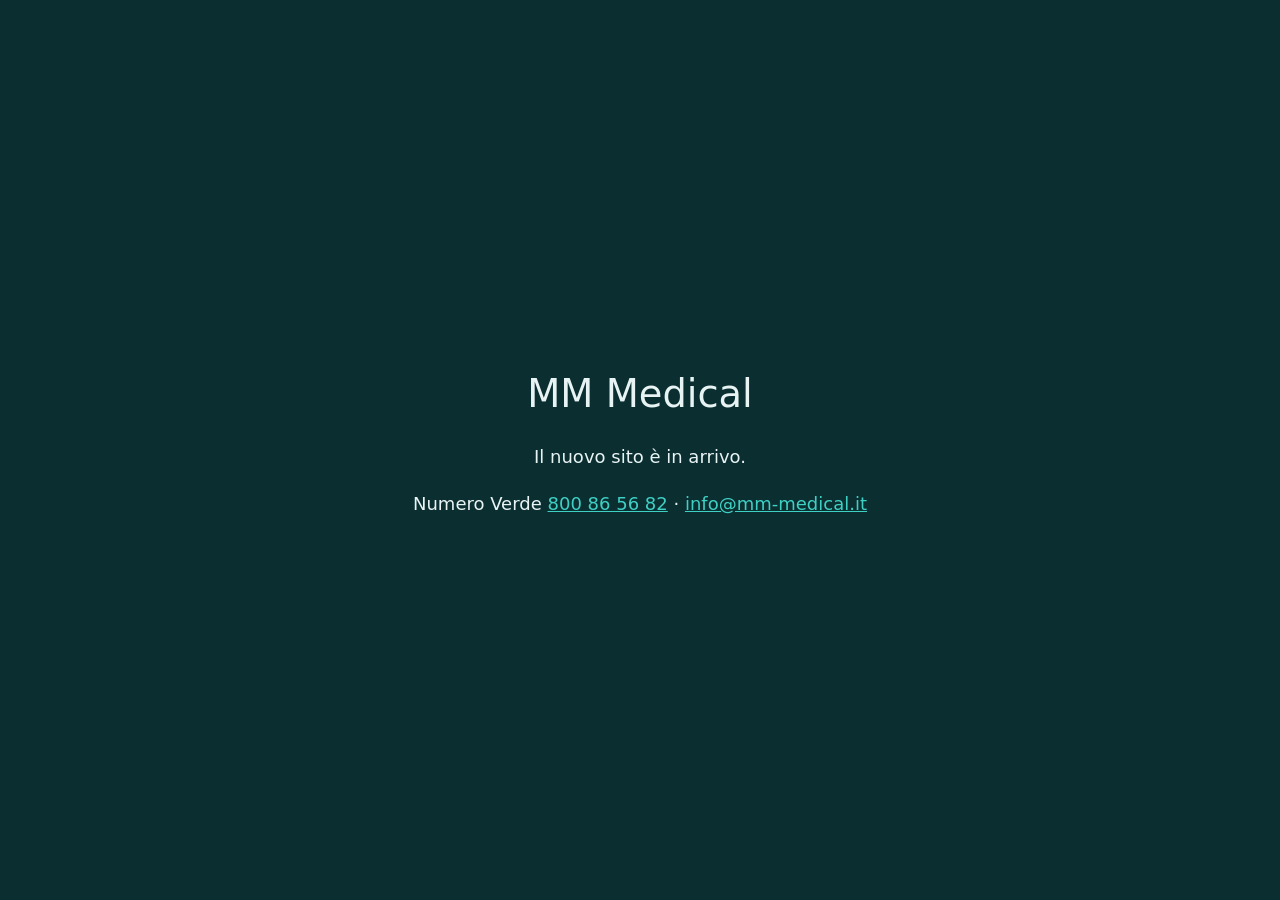
==== index.html @ f8164b5e "Holding page while the site is prepared" ====
<!doctype html>
<html lang="it">
<head>
<meta charset="utf-8"><meta name="viewport" content="width=device-width, initial-scale=1">
<meta name="robots" content="noindex">
<title>MM Medical</title>
<style>
  body{margin:0;min-height:100vh;display:grid;place-items:center;font:18px/1.6 system-ui,sans-serif;background:#0b2e31;color:#e8f4f3;text-align:center;padding:1.5rem;box-sizing:border-box}
  h1{font-weight:300;font-size:2.4rem;margin:0 0 .5rem} a{color:#3fd0c4}
</style>
</head>
<body>
<main>
  <h1>MM Medical</h1>
  <p>Il nuovo sito è in arrivo.</p>
  <p>Numero Verde <a href="tel:800865682">800 86 56 82</a> · <a href="mailto:info@mm-medical.it">info@mm-medical.it</a></p>
</main>
</body>
</html>
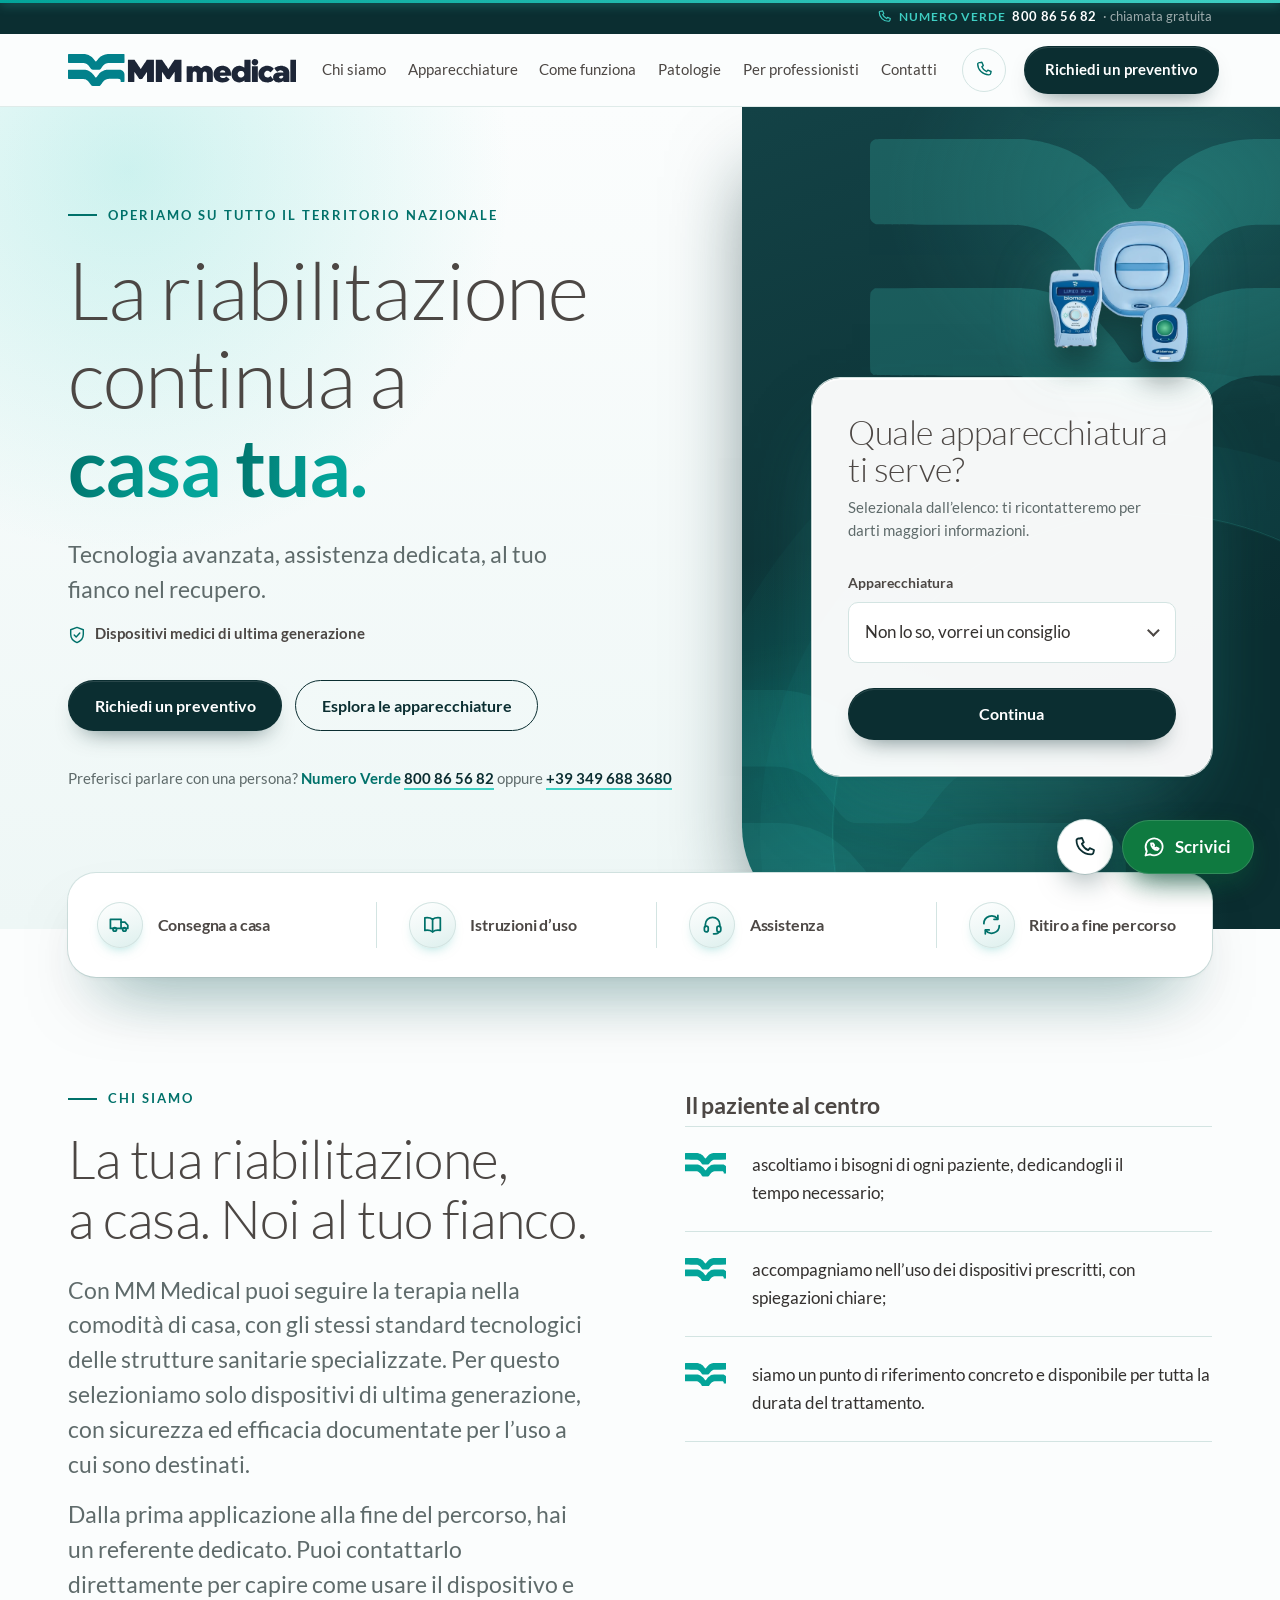
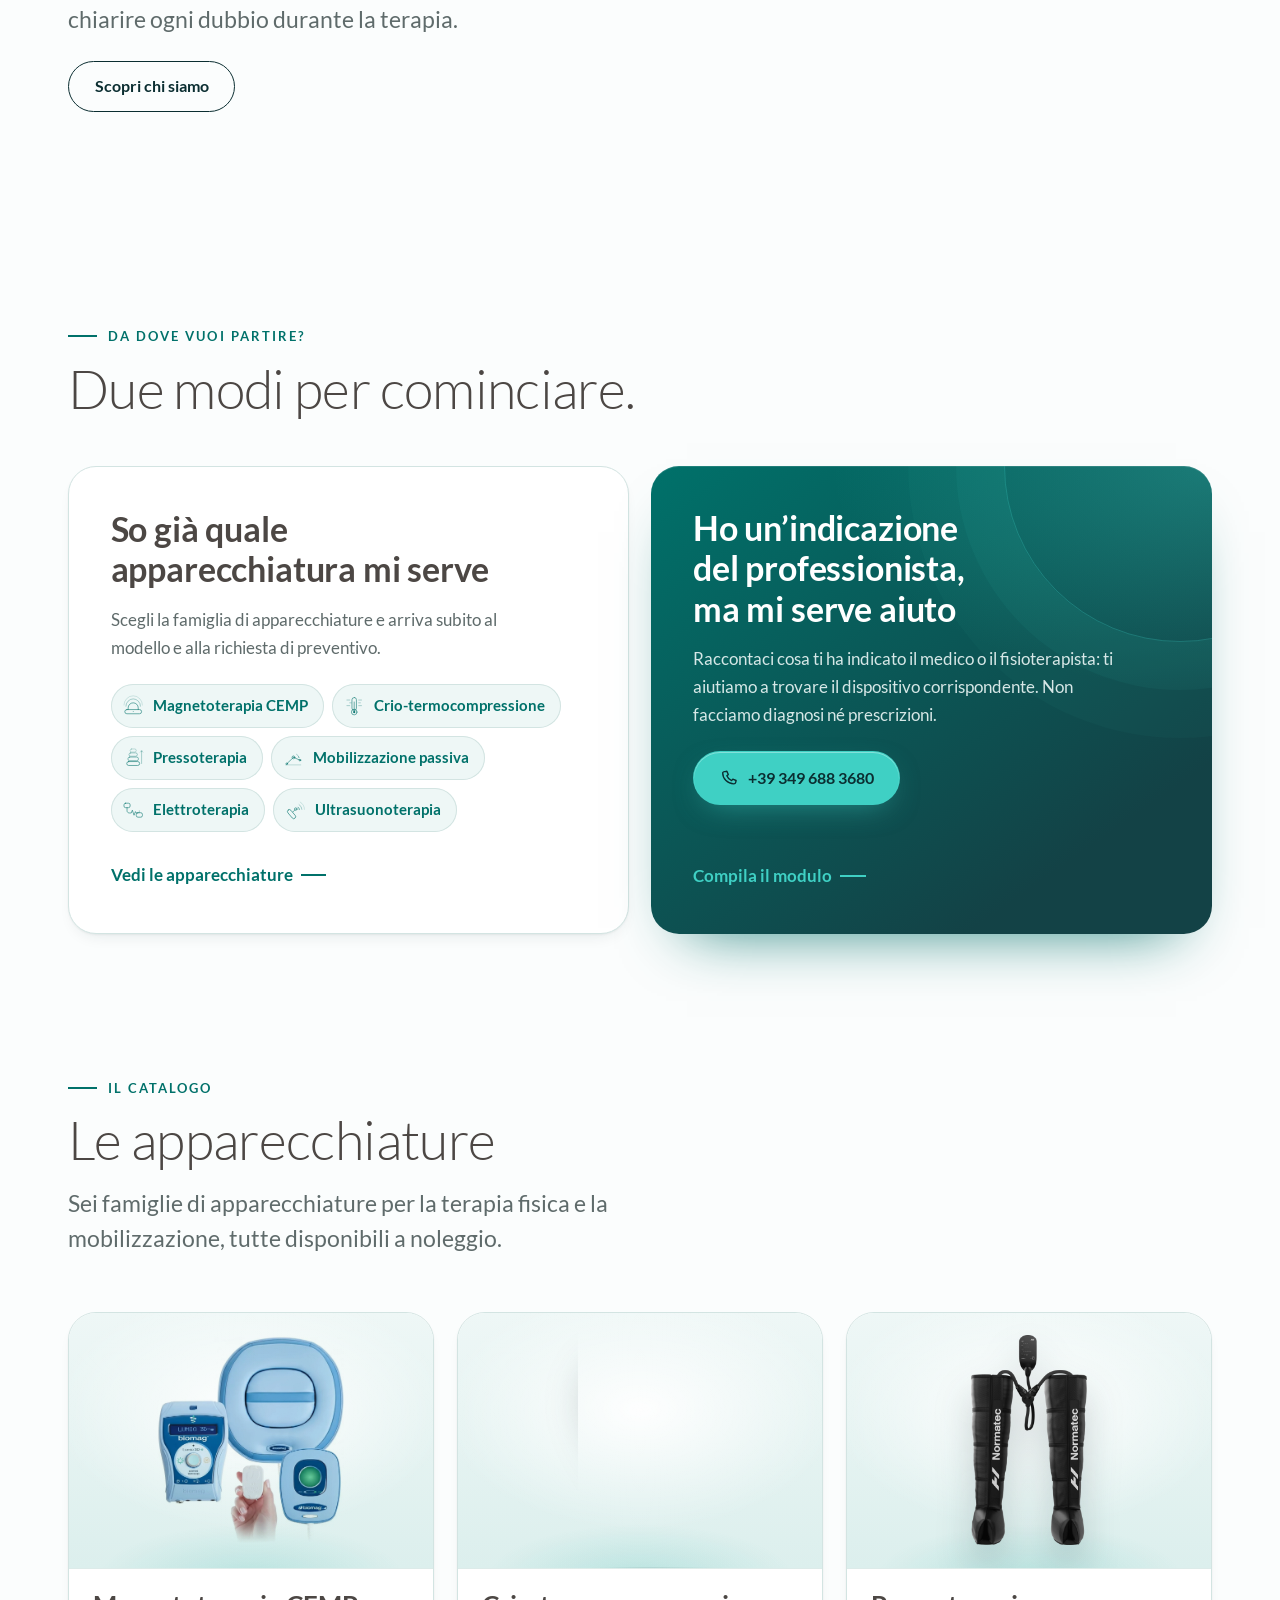
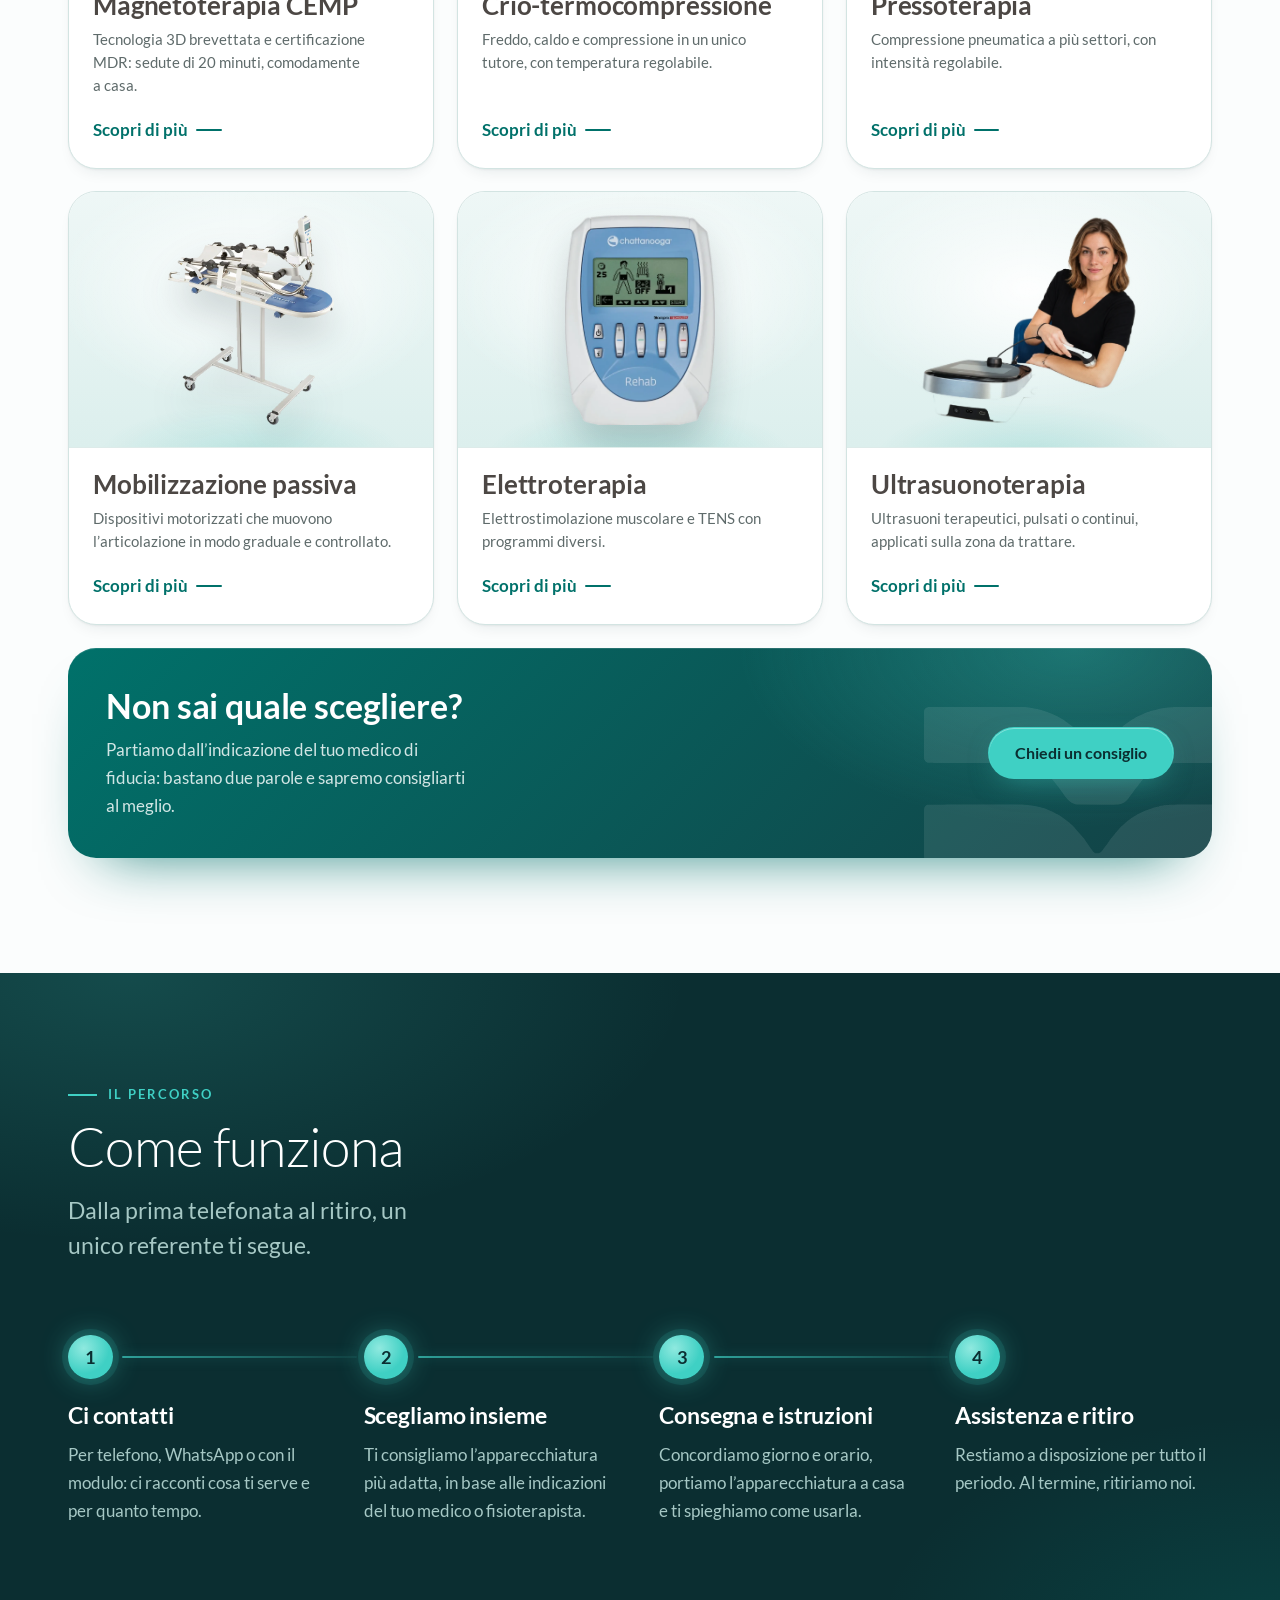
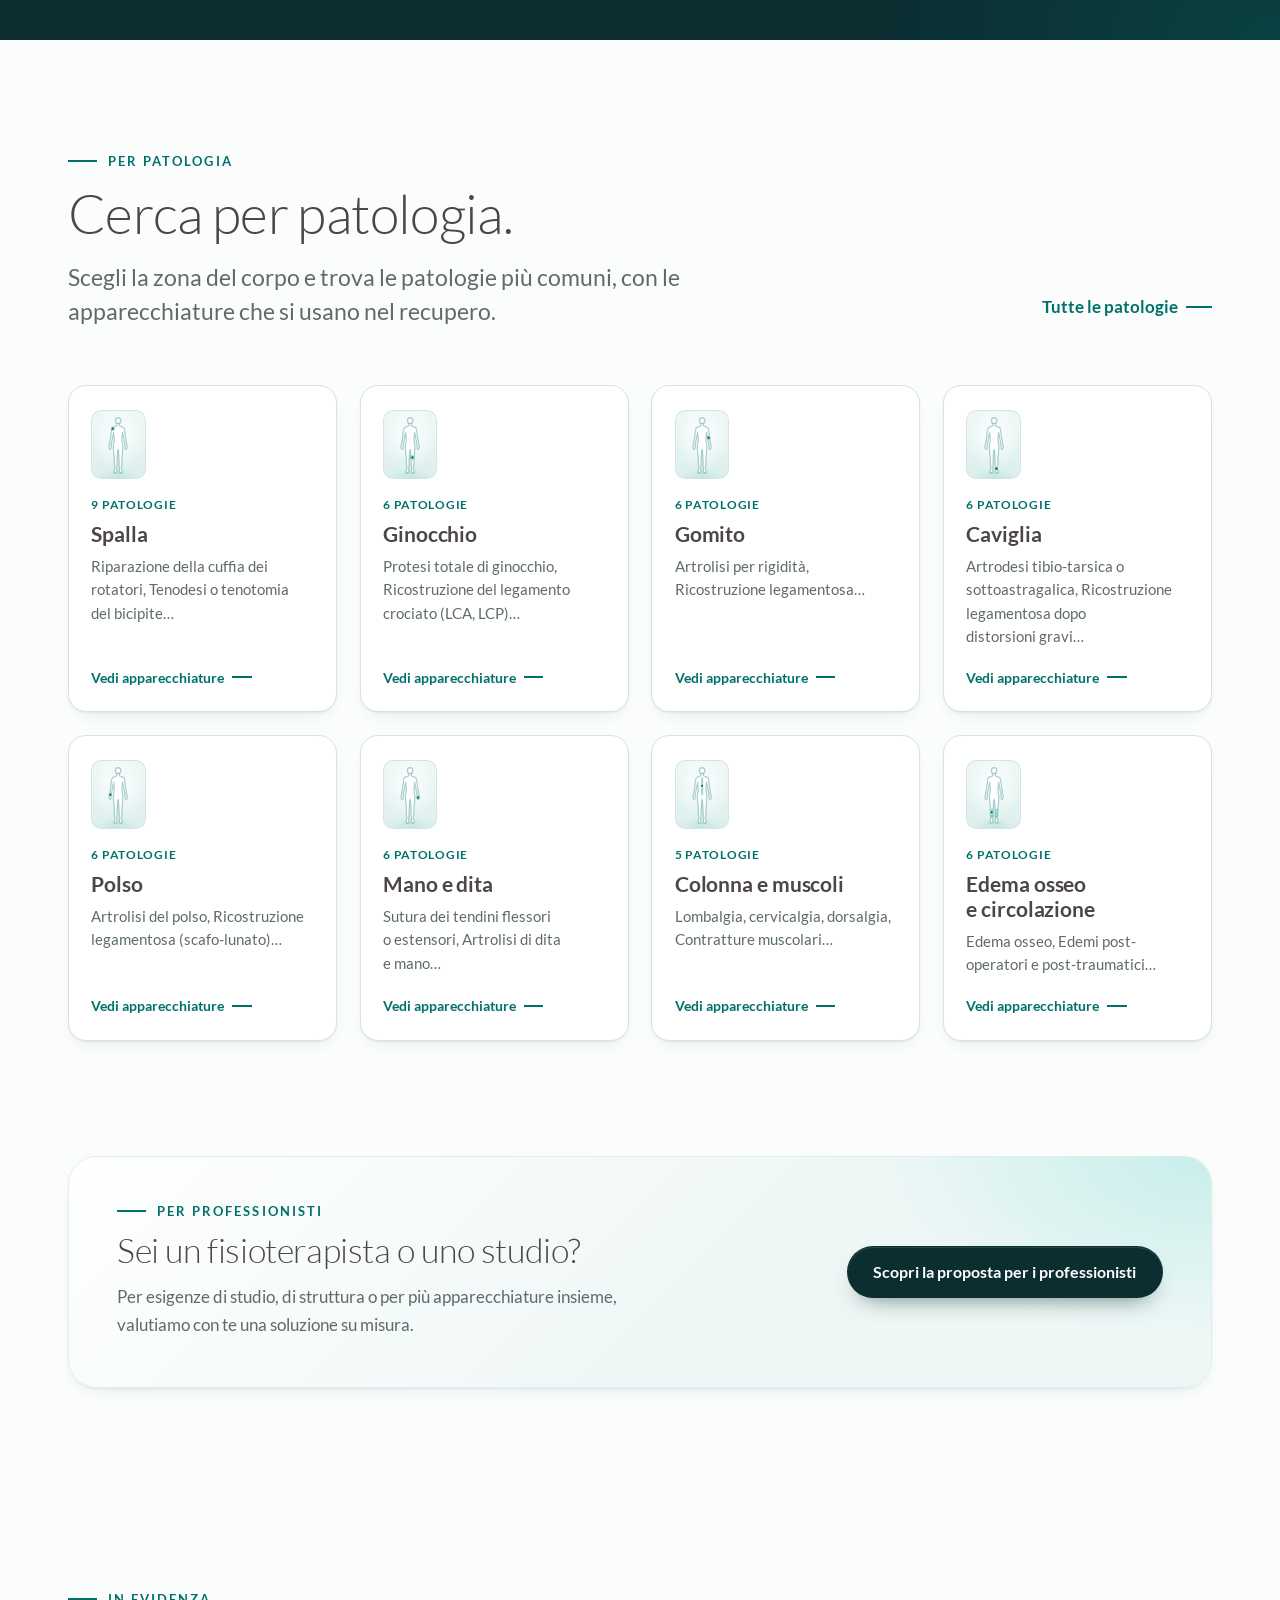
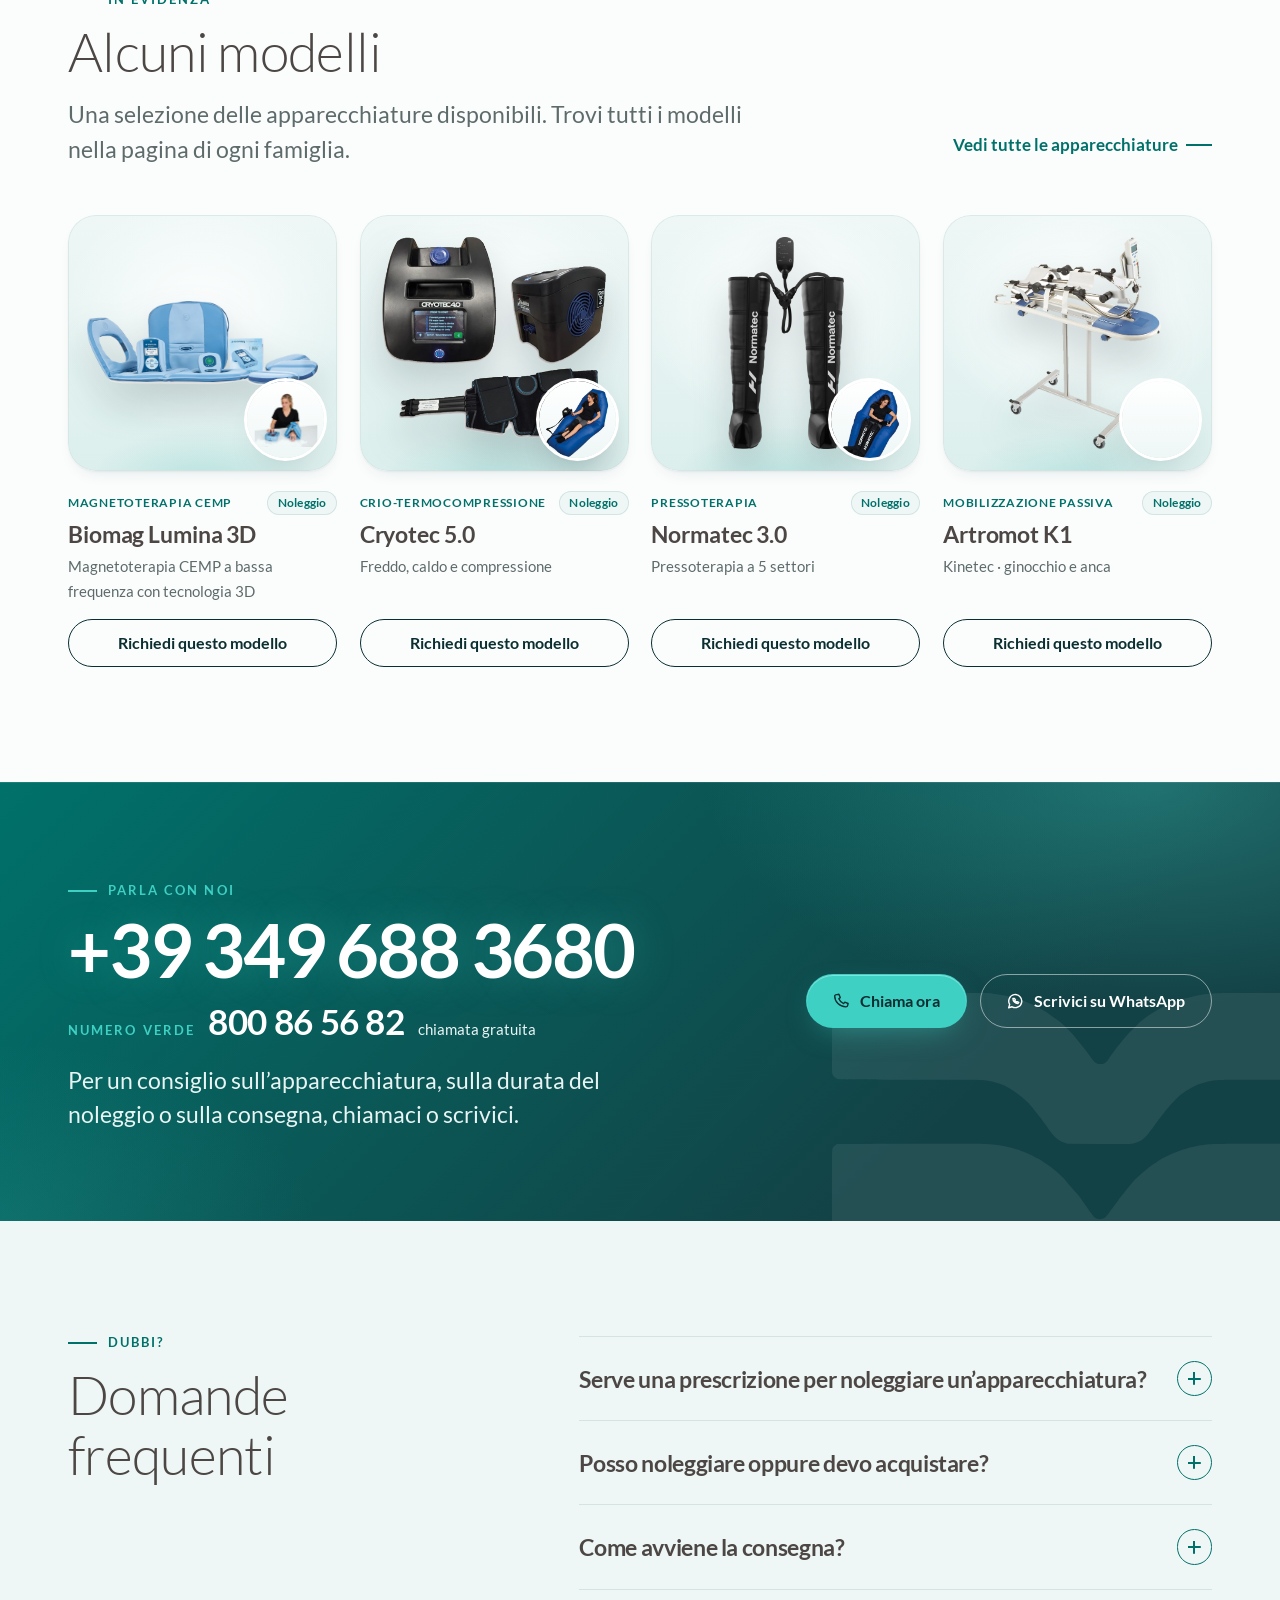
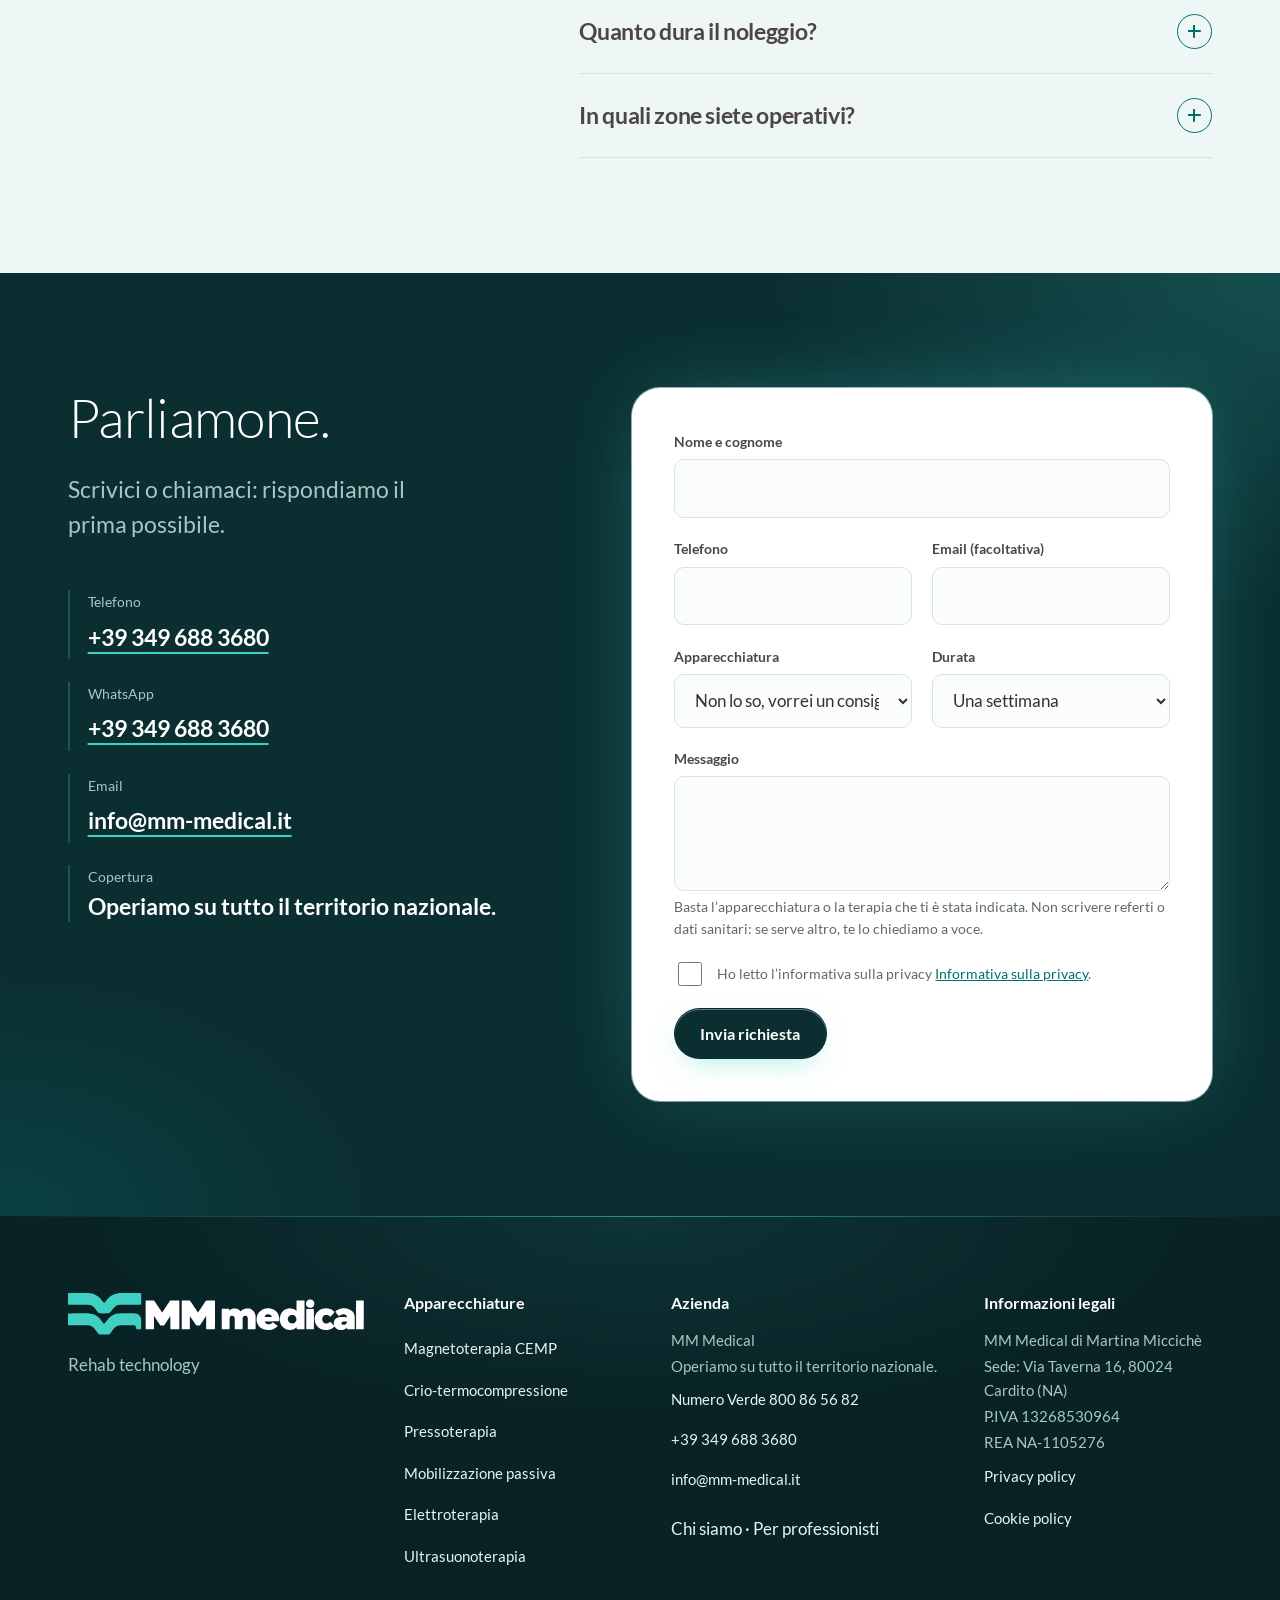
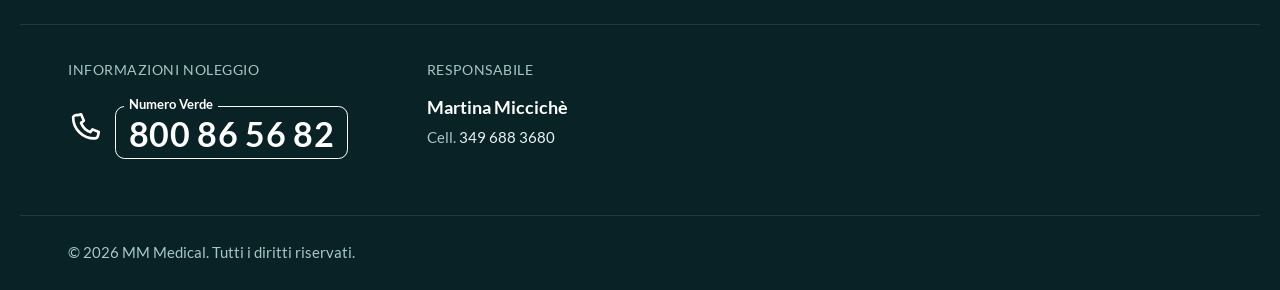
==== commit cc6946dc: "Publish MM Medical site (built from launch 17e41a9)" ====
--- a/index.html
+++ b/index.html
@@ -1,19 +1,35 @@
-<!doctype html>
-<html lang="it">
-<head>
-<meta charset="utf-8"><meta name="viewport" content="width=device-width, initial-scale=1">
-<meta name="robots" content="noindex">
-<title>MM Medical</title>
-<style>
-  body{margin:0;min-height:100vh;display:grid;place-items:center;font:18px/1.6 system-ui,sans-serif;background:#0b2e31;color:#e8f4f3;text-align:center;padding:1.5rem;box-sizing:border-box}
-  h1{font-weight:300;font-size:2.4rem;margin:0 0 .5rem} a{color:#3fd0c4}
-</style>
-</head>
-<body>
-<main>
-  <h1>MM Medical</h1>
-  <p>Il nuovo sito è in arrivo.</p>
-  <p>Numero Verde <a href="tel:800865682">800 86 56 82</a> · <a href="mailto:info@mm-medical.it">info@mm-medical.it</a></p>
-</main>
-</body>
-</html>
+<!DOCTYPE html><html lang="it"><head><meta charset="utf-8"><meta name="viewport" content="width=device-width, initial-scale=1"><title>MM Medical | Noleggio apparecchiature per la riabilitazione</title><meta name="description" content="Noleggio di apparecchiature per la terapia fisica e la mobilizzazione, con consegna, istruzioni d’uso e assistenza. Operiamo su tutto il territorio nazionale."><link rel="canonical" href="https://www.mm-medical.it/"><link rel="icon" href="/favicon.svg" type="image/svg+xml"><meta name="theme-color" content="#0b2e31"><script>document.documentElement.classList.add('js');</script><script>
+        // Logo intro: home page only, once per browser session, never for deep links or reduced-motion users.
+        // The class is set before first paint so there is no flash; the timeout is a failsafe if the intro script never runs.
+        (function () {
+          try {
+            if (location.hash || sessionStorage.getItem('mm-intro')) return;
+            if (matchMedia('(prefers-reduced-motion: reduce)').matches || !('animate' in Element.prototype)) return;
+            sessionStorage.setItem('mm-intro', '1');
+          } catch (e) { return; }
+          var r = document.documentElement;
+          r.classList.add('intro');
+          setTimeout(function () { r.classList.remove('intro'); }, 6000);
+        })();
+      </script><script>
+      // Page transitions: only the photo that travels (clicked card <-> device hero) gets a transition name,
+      // so every other photo fades with the page. Browsers without these events simply skip the effect.
+      (function () {
+        var slug = function (u) { var m = new URL(u, location.href).pathname.match(/^\/apparecchiature\/([^\/]+)\/?$/); return m ? m[1] : null; };
+        var photo = function (s, home) { return home ? document.querySelector('[data-device="' + s + '"] .ph') : document.querySelector('.stage .photo'); };
+        var name = function (el, s) { if (el) el.style.viewTransitionName = 'dev-' + s; };
+        addEventListener('pageswap', function (e) {
+          if (!e.viewTransition || !e.activation) return;
+          var to = new URL(e.activation.entry.url), here = slug(location.href), dest = slug(to.href);
+          if (dest && !here) name(photo(dest, true), dest);
+          else if (here && to.pathname === '/') name(photo(here, false), here);
+        });
+        addEventListener('pagereveal', function (e) {
+          if (!e.viewTransition || !window.navigation || !navigation.activation || !navigation.activation.from) return;
+          var from = new URL(navigation.activation.from.url), here = slug(location.href), prev = slug(from.href);
+          if (here && from.pathname === '/') name(photo(here, false), here);
+          else if (!here && prev) name(photo(prev, true), prev);
+        });
+      })();
+    </script><link rel="alternate" hreflang="it" href="https://www.mm-medical.it/"><link rel="alternate" hreflang="x-default" href="https://www.mm-medical.it/"><meta property="og:type" content="website"><meta property="og:locale" content="it_IT"><meta property="og:site_name" content="MM Medical"><meta property="og:title" content="MM Medical | Noleggio apparecchiature per la riabilitazione"><meta property="og:description" content="Noleggio di apparecchiature per la terapia fisica e la mobilizzazione, con consegna, istruzioni d’uso e assistenza. Operiamo su tutto il territorio nazionale."><meta property="og:url" content="https://www.mm-medical.it/"><meta property="og:image" content="https://www.mm-medical.it/og.jpg"><meta property="og:image:width" content="1200"><meta property="og:image:height" content="630"><meta property="og:image:alt" content="MM Medical: noleggio di apparecchiature per la riabilitazione"><meta name="twitter:card" content="summary_large_image"><meta name="twitter:image" content="https://www.mm-medical.it/og.jpg"><script type="application/ld+json">{"@context":"https://schema.org","@type":"LocalBusiness","name":"MM Medical","url":"https://www.mm-medical.it","telephone":"+39 349 688 3680","email":"info@mm-medical.it","description":"Noleggio di apparecchiature per la terapia fisica e la mobilizzazione, con consegna, istruzioni d’uso e assistenza. Operiamo su tutto il territorio nazionale.","areaServed":{"@type":"Country","name":"Italia"}}</script><link rel="stylesheet" href="/_astro/Base.Cmo2KmZf.css"><link rel="stylesheet" href="/_astro/index.kRu0GM7B.css"><style>.bodymap[data-astro-cid-vk6je62c]{width:100%;height:auto;display:block;overflow:visible}.ground[data-astro-cid-vk6je62c]{fill:#0b2e3114}.sil[data-astro-cid-vk6je62c],.head[data-astro-cid-vk6je62c]{fill:#fff;stroke:#00716a52;stroke-width:2px;stroke-linejoin:round;vector-effect:non-scaling-stroke}.spine[data-astro-cid-vk6je62c]{fill:none;stroke:#00716a2e;stroke-width:2px;stroke-dasharray:3 6;stroke-linecap:round}.zone[data-astro-cid-vk6je62c]{cursor:pointer;outline:none}.region[data-astro-cid-vk6je62c]{fill:var(--teal-glow);stroke:var(--teal-glow);opacity:0;transition:opacity .3s var(--ease)}.dot[data-astro-cid-vk6je62c]{fill:var(--teal);stroke:#fff;stroke-width:2.5px;transform-box:fill-box;transform-origin:50%;transition:transform .3s var(--ease), fill .3s}.pulse[data-astro-cid-vk6je62c]{fill:none;stroke:var(--teal);stroke-width:1.5px;opacity:0;transform-box:fill-box;transform-origin:50%}.hit[data-astro-cid-vk6je62c]{fill:#0000}.zone[data-astro-cid-vk6je62c].on .region[data-astro-cid-vk6je62c],.zone[data-astro-cid-vk6je62c]:hover .region[data-astro-cid-vk6je62c],.zone[data-astro-cid-vk6je62c]:focus-visible .region[data-astro-cid-vk6je62c]{opacity:.4}.zone[data-astro-cid-vk6je62c].on .dot[data-astro-cid-vk6je62c],.zone[data-astro-cid-vk6je62c]:hover .dot[data-astro-cid-vk6je62c],.zone[data-astro-cid-vk6je62c]:focus-visible .dot[data-astro-cid-vk6je62c]{fill:var(--ink);transform:scale(1.35)}.zone[data-astro-cid-vk6je62c]:focus-visible .hit[data-astro-cid-vk6je62c]{stroke:var(--teal-deep);stroke-width:2px;stroke-dasharray:4 4}.is-mini[data-astro-cid-vk6je62c] .sil[data-astro-cid-vk6je62c],.is-mini[data-astro-cid-vk6je62c] .head[data-astro-cid-vk6je62c]{stroke-width:1.25px}.is-mini[data-astro-cid-vk6je62c] .region[data-astro-cid-vk6je62c]{opacity:.85;fill:var(--teal);stroke:var(--teal)}.is-mini[data-astro-cid-vk6je62c] .dot[data-astro-cid-vk6je62c]{fill:var(--ink);stroke-width:1px;transform:scale(2.4)}.is-mini[data-astro-cid-vk6je62c] .spine[data-astro-cid-vk6je62c]{display:none}.is-figure[data-astro-cid-vk6je62c] .sil[data-astro-cid-vk6je62c],.is-figure[data-astro-cid-vk6je62c] .head[data-astro-cid-vk6je62c]{stroke-width:1.5px}.is-figure[data-astro-cid-vk6je62c] .region[data-astro-cid-vk6je62c]{opacity:.5}.is-figure[data-astro-cid-vk6je62c] .dot[data-astro-cid-vk6je62c]{fill:var(--teal-deep);stroke-width:2px;transform:scale(1.5)}.is-figure[data-astro-cid-vk6je62c] .spine[data-astro-cid-vk6je62c]{display:none}@media (prefers-reduced-motion:no-preference){.is-interactive[data-astro-cid-vk6je62c] .pulse[data-astro-cid-vk6je62c]{animation:bm-pulse 2.6s var(--ease) infinite}.is-interactive[data-astro-cid-vk6je62c] .zone[data-astro-cid-vk6je62c]:nth-of-type(2n) .pulse[data-astro-cid-vk6je62c]{animation-delay:.65s}.is-interactive[data-astro-cid-vk6je62c] .zone[data-astro-cid-vk6je62c]:nth-of-type(3n) .pulse[data-astro-cid-vk6je62c]{animation-delay:1.3s}.is-interactive[data-astro-cid-vk6je62c] .zone[data-astro-cid-vk6je62c]:hover .pulse[data-astro-cid-vk6je62c],.is-interactive[data-astro-cid-vk6je62c] .zone[data-astro-cid-vk6je62c].on .pulse[data-astro-cid-vk6je62c]{animation:none}}@keyframes bm-pulse{0%{opacity:.7;transform:scale(1)}70%,to{opacity:0;transform:scale(3)}}
+</style></head><body><div id="intro" aria-hidden="true"><div class="bg"></div><div class="stage"><div class="clip"><svg class="il" viewBox="99.5 168.3 1407.2 197.2" role="img" aria-label xmlns="http://www.w3.org/2000/svg"><path fill="var(--logo-mark, #02818B)" fill-rule="evenodd" d="M 103 168.5 c -1.67 0.67 -2.67 1.33 -3.17 2.67 -0.33 0.67 -0.33 1 -0.33 24.5 0 15.67 0 24 0.17 24.33 0.5 1.5 2 3 3.67 3.5 0.33 0.17 13.83 0.17 45.5 0.33 26.67 -0 45.83 -0 47 0.17 3.33 0.17 9 1.5 12.5 2.83 3.83 1.33 9.83 5.33 14.17 9.33 3 2.67 3.67 3.33 6.83 7.33 1.5 2 3 3.83 3.33 4.17 1 1.33 5.67 7.67 7.17 10 0.83 1.17 3.33 3.67 4.67 4.67 1.33 0.83 3.17 1.83 4.83 2.17 l 1.33 0.33 20.17 0.17 c 11.67 -0 20.67 -0 21.17 -0.17 4.17 -0.83 7.67 -3 10 -6.33 0.5 -0.67 1.17 -1.67 1.5 -2.17 0.33 -0.33 1.67 -2 2.83 -3.67 1.17 -1.67 2.5 -3.5 3 -4.17 0.67 -0.67 1.67 -2 2.33 -2.83 2.5 -3.33 7.5 -9 10 -11.17 3.17 -2.83 8.17 -5.83 12.5 -7.67 3.33 -1.33 8.67 -2.5 12.67 -2.83 1.5 -0.17 17.5 -0.17 49.67 -0.17 l 47.5 -0.17 0.83 -0.33 c 1.33 -0.67 1.83 -1.17 2.5 -2.33 l 0.5 -1 0 -23.17 c 0 -12.67 -0.17 -23.67 -0.17 -24.33 -0.17 -1.83 -0.67 -2.67 -2.17 -3.5 l -1 -0.67 -48 -0 c -29.33 -0 -49.17 -0 -51.17 0.17 -5.67 0.33 -10.67 1 -17 2.67 -6.5 1.5 -9.5 2.67 -16.5 6 -5.5 2.67 -12.67 7.5 -16.17 10.83 -0.33 0.5 -1.83 1.83 -3.33 3.33 -1.5 1.33 -3.5 3.33 -4.33 4.5 -2.83 3.17 -8.5 10.5 -11.33 14.67 -1.67 2.67 -3 3.33 -5.67 3.33 -2.17 -0 -3.33 -0.83 -5.33 -3.67 -3.33 -4.67 -3.67 -5.17 -6.83 -9 -1.33 -1.67 -2.67 -3.33 -3 -3.67 -2.5 -3.33 -7.83 -8.67 -11.5 -11.5 -0.33 -0.17 -1.17 -0.83 -1.83 -1.33 -0.67 -0.5 -2 -1.5 -2.83 -2 -0.83 -0.67 -2.17 -1.5 -3 -2.17 -1.67 -1 -4.5 -2.67 -6.33 -3.5 -0.67 -0.33 -2.5 -1.17 -3.83 -1.83 -3.33 -1.5 -6.83 -2.67 -10.33 -3.67 -0.83 -0.17 -2.17 -0.5 -3 -0.67 -1 -0.33 -2.33 -0.67 -3.17 -0.83 -0.83 -0.17 -2 -0.33 -2.33 -0.5 -0.33 -0 -2.5 -0.33 -4.67 -0.67 l -3.83 -0.5 -47.83 -0 c -38.83 -0 -47.83 -0 -48.33 0.17z M 117.17 265 l -14.5 -0 -0.83 0.67 c -0.5 0.33 -1.17 1 -1.33 1.33 -1 1.17 -1 -0.5 -1 26.17 0 27.67 -0.17 25.83 1.33 27.17 1.33 1.33 -3.33 1.17 47.33 1.33 32 -0 45.5 -0 46.83 0.17 3 0.33 8 1.33 10.67 2.33 2.5 0.83 6.67 2.83 7.83 3.67 2 1.5 3.83 2.67 5 3.5 3.5 2.5 4.83 3.67 7.67 7.33 1.17 1.5 3.67 4.5 5.17 6.33 1.67 2.17 4.5 6 5.67 8.17 0.5 0.83 1.5 2.17 2.33 3.17 0.67 1 1.67 2.33 2.17 3 1.5 2.33 3 3.5 5.83 5 2.33 1.17 1.83 1.17 22.67 1.17 19.67 -0 22.5 -0.17 24.17 -0.67 2.33 -0.67 5.67 -3.17 6.83 -5 1.17 -1.67 2.83 -4.17 4.33 -6.33 1.17 -1.5 2.5 -3.33 3 -4.17 2.83 -3.83 3.33 -4.67 4.5 -6.33 0.83 -1 2 -2.33 2.5 -3.17 0.67 -0.83 1.5 -1.83 1.83 -2.17 1.83 -2.5 5.67 -6 8.5 -7.83 0.83 -0.5 1.67 -1 1.83 -1.17 0.17 -0.17 0.83 -0.5 1.5 -0.83 0.5 -0.33 1.17 -0.67 1.67 -1 3.33 -2.33 11.17 -4.5 17.5 -5 4.33 -0.33 60.83 -0.33 64.83 -0 3.5 0.33 4.67 0.67 7 2.67 1.83 1.67 2.83 3.17 3.33 4.67 0.67 1.83 0.83 3 0.83 7 0 3.17 0 3.5 0.33 3.83 l 0.33 0.33 10.67 0.17 c 11.5 -0 11.67 -0 12.17 -0.83 0.17 -0.5 0.33 -42.33 0 -45.67 -0.33 -5 -1 -7.67 -3.17 -11.83 -3.83 -7.67 -8.5 -11.83 -18 -15.5 -2 -0.83 -5.33 -1.5 -9 -1.67 -3.17 -0.17 -60.83 -0.17 -70.17 -0 -3.83 -0 -7.33 0.17 -7.67 0.33 -0.5 -0 -2 0.33 -3.5 0.5 -1.33 0.17 -3.33 0.5 -4.17 0.83 -0.83 0.17 -2 0.5 -2.33 0.5 -2 0.33 -9 2.67 -12 4 -6 2.83 -7.33 3.5 -10 5.33 -4.5 2.83 -5.5 3.67 -10.33 7.83 -3.33 2.83 -3.67 3.17 -7.67 8 -0.83 1 -2.17 2.67 -3.17 4 -1 1.17 -2.5 3 -3.33 4.17 -0.67 1.17 -1.83 2.67 -2.17 3.17 -0.5 0.67 -1.67 2.33 -2.67 3.5 -3.67 5.33 -4.33 6 -7.33 6 -1.5 -0 -2.5 -0.33 -3.33 -1.17 -1.33 -1.33 -4.5 -5.83 -7.83 -10.67 -1.17 -1.83 -2.33 -3.5 -3.5 -4.67 -1.67 -1.83 -4.67 -5.33 -7.17 -8.17 -1 -1.5 -1.67 -2 -3.5 -3.67 -0.83 -0.67 -2 -1.67 -2.67 -2.33 -3.33 -2.83 -9.67 -7.33 -12 -8.33 -0.33 -0.17 -1.17 -0.5 -1.83 -1 -1.5 -0.83 -5.17 -2.5 -7 -3.17 -0.83 -0.33 -2.17 -0.83 -2.83 -1.17 -0.83 -0.33 -2.17 -0.67 -3 -0.83 -0.83 -0.17 -2 -0.5 -2.67 -0.67 -4.67 -1.33 -10.17 -2.17 -15.33 -2.33 -3.5 -0.17 -53.17 -0.17 -81.17 -0z"></path><path fill="var(--logo-word, #1D2637)" fill-rule="evenodd" d="M 1249 199.17 c -3.5 0.33 -8.17 2.5 -10.5 4.67 -1.5 1.33 -4 4.5 -4.67 5.83 -2 4 -2.67 8.83 -1.83 14 0.83 4.17 3.5 8.33 7.17 11.17 3.83 2.83 7 3.67 12.5 3.67 7.17 -0 12.67 -2.67 16.33 -8 1.5 -2.5 2.83 -5.67 3.17 -7.83 0.17 -0.5 0.17 -1.67 0.33 -2.33 0.83 -6 -3 -14.33 -8.17 -17.67 -4.33 -2.67 -9.5 -4 -14.33 -3.5z M 469.33 204.33 l -0.5 0.5 0 67.5 0.17 67.33 0.33 0.33 c 0.17 0.17 0.83 0.33 2.67 0.33 2.83 0.17 35.5 0.17 35.83 -0 0.83 -0.17 0.83 0.83 0.83 -30.83 0 -28.17 0 -30 0.33 -30.33 0.33 -0.5 0.67 -0.33 1.5 1.17 0.33 0.67 1.33 2 2.17 3.33 2.17 2.67 2.67 3.5 5.33 7.33 1 1.67 2.17 3.5 2.5 4 2 3.17 5.5 8.33 6.83 10.17 0.83 1.33 1.83 2.83 2.5 3.5 0.5 0.83 2.67 4 4.67 7 2.17 3.17 4 6 4.33 6.33 0.33 0.33 1 0.67 1.67 0.83 0.83 0.33 1.17 0.33 7.33 0.33 5.67 -0 6.5 -0 7.17 -0.33 0.67 -0.33 2 -1.67 3 -3.17 0.5 -0.5 1.67 -2.5 3 -4.17 1.17 -1.83 2.67 -4 3.33 -5 1.67 -2.5 3.5 -5.17 4.17 -6.33 0.83 -1.33 4.5 -6.67 5.83 -8.67 0.67 -0.83 1.5 -2 1.83 -2.67 0.83 -1 3.17 -4.67 4.83 -7.33 1.83 -2.67 4.33 -6.33 4.67 -6.5 0.83 -0.5 0.83 -1.83 0.83 30.33 0.17 21.5 0.17 30.17 0.33 30.5 0.17 0.17 0.33 0.33 0.67 0.5 0.17 -0 9.5 -0 20.67 -0 l 20.17 -0 0.33 -0.33 0.5 -0.33 0 -67.5 0 -67.33 -0.5 -0.5 -0.5 -0.33 -20.83 -0 c -14.33 -0 -21 -0 -21.33 0.17 -0.83 0.33 -1.67 1.67 -7.17 9.67 -1.5 2.17 -3.83 5.67 -5.33 7.67 -1.33 2.17 -2.67 4.17 -3 4.5 -0.67 1.17 -2.33 3.67 -2.83 4.67 -0.33 0.5 -0.83 1.33 -1.33 1.83 -5.17 7.5 -8 12 -9.83 14.83 -1 1.5 -2.5 4 -3.5 5.33 -1 1.5 -2.33 3.67 -3 4.67 -1.5 2.33 -2 2.83 -2.5 2.83 -0.33 -0 -2 -2.33 -4.17 -5.83 -0.33 -0.67 -1.5 -2.33 -2.5 -3.67 -1 -1.33 -2.33 -3.5 -3.33 -4.83 -0.83 -1.33 -2.5 -3.83 -3.67 -5.67 -1.17 -1.67 -2.67 -4 -3.5 -5.17 -5.83 -8.67 -9.5 -14.17 -12.67 -18.83 -1 -1.5 -2.67 -3.83 -3.67 -5.33 -3.67 -5.33 -4.33 -6.17 -4.83 -6.5 l -0.5 -0.33 -19.5 -0 -19.5 -0 -0.33 0.33z M 1187.33 204.17 c -0.33 0.17 -0.5 0.33 -0.5 0.5 -0.17 -0 -0.17 11 -0.33 24.17 0 17.83 -0.17 24.17 -0.17 24.17 -0.5 0.33 -0.67 0.17 -1.83 -0.83 -1.5 -1.33 -4 -3.33 -5.5 -4 -0.5 -0.33 -1.67 -1 -2.33 -1.33 -2 -1.33 -5.83 -3 -7.67 -3.67 -2.17 -0.67 -8 -1.83 -10.33 -2 -3.17 -0.33 -6.5 -0 -10.5 0.67 -6.33 1 -7.67 1.33 -12.83 3.67 -2 1 -7.17 4 -8.33 4.83 -4.17 3.33 -7.5 6.83 -11.17 11.5 -2.5 3.33 -6 11.5 -7.33 17.5 -2.5 10.33 -2.17 19.33 1.33 31.67 0.33 1.33 1.83 4.5 3.33 7.67 0.83 1.67 1.33 2.33 4 6.17 4.5 6.33 11.5 11.83 19 15 7.17 3 12.33 4 20.33 3.83 8.83 -0.33 15.33 -2.33 22.5 -7 1.17 -0.83 4.67 -3.67 5.83 -4.67 1.83 -1.83 2 -1.5 2.5 5 0.17 2.83 0.33 3.33 1 3.67 0.17 0.17 4.83 0.17 17.83 0.17 l 17.67 -0 0.33 -0.33 0.5 -0.5 0 -67.5 0 -67.5 -0.33 -0.5 -0.5 -0.33 -17.67 -0 c -9.83 -0 -17.83 -0 -18 -0 -0.33 -0.17 -0.67 -0 -0.83 -0z m -17.17 68.83 c 1.33 0.17 2.83 0.5 3.33 0.67 0.5 0.33 1.17 0.5 1.5 0.5 0.83 0.17 3.67 2.5 5.33 4.17 5.17 5.17 7.17 12.83 5 20.17 -1.17 3.33 -2 5.17 -3.83 7.17 -2.17 2.33 -4.33 3.83 -7.83 5.67 -4.67 2.17 -11 2.17 -16.33 -0.17 -2 -0.83 -5 -2.83 -6.5 -4.5 -2.5 -2.67 -3.83 -5 -5.17 -9.83 l -0.5 -1.83 0 -3.33 0.17 -3.5 0.67 -1.67 c 0.33 -1 1 -2.33 1.33 -3 0.5 -0.67 1.17 -1.83 1.5 -2.5 1.17 -2.17 4.5 -5.17 7 -6.5 3.67 -1.83 9.5 -2.5 14.33 -1.5z M 641 204.5 l -0.33 0.33 -0.17 67.33 0 67.33 0.5 0.5 0.33 0.33 9.5 -0 c 5.17 -0 13.5 -0 18.5 0.17 8.67 -0 9 -0 9.33 -0.33 l 0.33 -0.33 0 -29 c 0.17 -15.83 0.17 -29.5 0.33 -30.17 0.17 -2.33 0.5 -2 3.33 2.33 3 4.17 4 5.83 5.5 7.83 0.83 1 2.5 3.67 4 5.67 1.33 2 3 4.5 3.67 5.5 0.67 1 1.83 2.5 2.33 3.33 0.67 1 1.33 2.17 1.67 2.5 0.33 0.5 2.33 3.5 4.33 6.5 4.67 6.83 5.17 7.5 6.17 8.17 1 0.67 1.5 0.67 8.17 0.67 6.5 -0.17 6.5 -0.17 8.17 -1.5 1.17 -1.17 6.17 -8.17 7 -10 0.33 -0.33 1.17 -1.67 2 -3 0.83 -1.17 2.17 -3.17 3.17 -4.5 0.83 -1.33 2.17 -3.17 2.67 -4.17 1.67 -2.17 4.5 -6.33 5.5 -8.17 2.17 -3.5 2.5 -4 3.33 -5.17 0.5 -0.5 1.17 -1.5 1.5 -2 0.5 -0.5 1.5 -2 2.33 -3.17 1.67 -2.5 2.17 -2.83 2.5 -2.17 0.17 0.5 0.33 15.17 0.17 44.83 0 10.5 0 15.5 0.17 15.67 0.17 0.17 0.5 0.33 0.83 0.5 0.67 0.17 40 0.17 40.33 -0 0.83 -0.17 0.83 3.67 0.83 -67.83 0 -48.5 0 -67.17 -0.17 -67.5 -0.17 -0.33 -0.33 -0.5 -0.5 -0.67 -0.33 -0.17 -37.5 -0.17 -40.17 -0 -2.17 0.17 -2.67 0.33 -3.83 2.17 -2.17 3.5 -3.67 5.67 -4.67 7.17 -1.17 1.33 -2.67 3.5 -4.17 6.17 -0.33 0.67 -1.33 2.17 -2.17 3.17 -1.83 2.67 -4.5 6.67 -6.67 9.83 -0.83 1.33 -1.83 3 -2.33 3.5 -0.33 0.67 -1.5 2.33 -2.33 3.67 -1.67 2.5 -2.67 3.83 -6 8.67 -1.17 1.67 -2.67 4 -3.5 5.17 -4 6.33 -4.33 6.83 -5.17 6.33 0 -0.17 -0.67 -0.83 -1.17 -1.67 -0.5 -0.83 -1.17 -2.17 -1.67 -2.83 -1.5 -2.33 -5.33 -7.83 -8.5 -12.83 -1.83 -2.5 -4 -5.67 -5 -7.17 -1.67 -2.5 -2.5 -3.67 -4 -6.33 -0.5 -0.67 -1.33 -2 -2 -2.83 -0.67 -0.83 -1.5 -2 -2 -2.5 -1.83 -2.67 -5 -7.33 -7.83 -11.5 -3 -4.83 -4.67 -7 -5.33 -7.5 -0.67 -0.67 -3.67 -0.83 -21.67 -0.83 -16.33 -0 -16.83 -0 -17.17 0.33z M 1470.17 204.67 c -0.17 0.33 -0.33 3.67 -0.33 67.5 0 36.83 0 67.33 0.17 67.67 0 0.33 0.17 0.5 0.33 0.67 0.33 0.17 5.17 0.17 17.67 0.17 17.33 -0 17.33 -0 17.83 -0.33 0.17 -0.17 0.5 -0.5 0.5 -0.67 0.17 -0.33 0.17 -24.33 0.17 -53.5 0 -29.17 0 -55.83 0 -59.33 0.17 -3.5 0.17 -9.67 0 -14 l 0 -7.67 -0.5 -0.5 -0.5 -0.5 -17.5 -0 -17.5 -0 -0.33 0.5z M 1045.83 241.17 c -0.33 -0 -1.5 0.17 -2.67 0.33 -1.33 0.17 -2.67 0.33 -3.17 0.5 -1.17 -0 -6.33 1.33 -8 1.83 -10 3.33 -18.17 9 -24.5 17 -3.67 4.5 -7 10.67 -8.5 16.17 -0.33 1 -0.67 2.17 -0.83 2.83 -0.33 1.33 -1.17 5.17 -1.33 7 -0.5 4.17 0 14 0.67 17 0.17 0.33 0.33 1.17 0.5 1.67 0 0.67 0.5 2 0.83 3.17 0.5 1.17 1 2.67 1.17 3.17 1 3 3.17 7 6.33 11.33 3.83 5.33 5.17 6.67 10.17 10.5 4 2.83 6.5 4.33 11 6 7.83 3.33 14.33 4.5 24.5 4.33 7.83 -0 12.67 -0.67 20.33 -2.83 2.33 -0.67 6.83 -2.67 9.33 -4 1.33 -0.83 6 -3.83 7.17 -4.83 2.67 -2.17 7.5 -7.17 7.5 -7.67 0 -0.5 -1.33 -1.83 -4.67 -4.33 -1.5 -1.17 -3 -2.33 -3.33 -2.67 -0.5 -0.33 -1.17 -1 -1.67 -1.33 -0.67 -0.33 -1.5 -1 -2.17 -1.5 -6.33 -4.83 -9.83 -7.5 -10.5 -7.5 -0.17 -0 -1.17 0.83 -2.67 2.33 -4.33 4.17 -7 5.67 -12.5 6.5 -4 0.67 -8 0.33 -11.83 -0.67 -4.67 -1.33 -9.67 -5.67 -11.17 -9.5 -0.17 -0.67 -0.5 -1.33 -0.5 -1.5 -0.33 -0.67 0.17 -1.17 0.83 -1.33 0.33 -0.17 14.17 -0.17 30.83 -0.17 32.5 -0 35.83 -0 36.17 -0.17 0.5 -0.17 0.67 -1 1 -4.17 0.67 -6.33 0 -15.83 -1.67 -20.83 -0.17 -0.83 -0.83 -2.5 -1.17 -3.67 -1 -3.17 -1.67 -4.67 -3.67 -8.33 -1.5 -2.5 -2.67 -4.17 -4.17 -6 -0.83 -0.83 -1.83 -2.17 -2.5 -2.83 -2.83 -3.5 -7.67 -7 -14 -10.17 -4.17 -2.17 -10.83 -4.33 -15.17 -5 -1 -0 -2.33 -0.33 -3 -0.5 -1 -0.17 -11.33 -0.5 -13 -0.17z m 8.5 27.67 c 4.67 0.67 8.5 2.5 10.83 4.83 1.33 1.5 2.17 2.67 3.17 5.33 1 2.33 0.83 2.83 -0.5 3.17 -1.17 0.17 -31.5 0.17 -32 -0.17 -0.5 -0.33 -0.5 -0.67 0 -2.33 0.67 -2.17 1.83 -4.33 3.33 -5.67 2.83 -2.83 6.5 -4.67 10.33 -5.17 2.33 -0.33 2.5 -0.33 4.83 -0z M 1322 241.17 c -2 0.17 -5.5 0.67 -8.67 1.5 -1 0.17 -2.33 0.5 -2.67 0.5 -2.5 0.5 -5.83 1.83 -9.5 3.67 -4.33 2.17 -7.17 3.83 -8.5 5.17 -0.67 0.67 -2 1.67 -2.83 2.33 -2 1.67 -3.83 3.67 -7.5 8 -1 1.33 -2.5 3.83 -4 6.83 -0.5 1.33 -1.17 2.5 -1.17 2.5 -0.5 0.67 -2.5 6.33 -2.83 8.17 -1.17 6.17 -1.5 9 -1.5 13 0.17 7.83 1.67 14.33 4.67 21.17 1.17 2.67 1.33 3.17 2.5 5 3.83 6.17 8.5 11.33 14 15.17 3.33 2.17 4 2.67 10.67 5.83 2.5 1.17 6 2.17 11 3 7.5 1.33 18.67 1.17 24 -0.5 0.67 -0.17 2.33 -0.67 3.83 -1 3.17 -0.83 4.67 -1.33 7.83 -2.83 6 -3 10.83 -6.5 14.33 -10.5 0.67 -1 1 -0.83 2.17 0.83 1.33 2 3 3.83 5.17 5.83 2.33 2.17 3 2.67 5.5 4 2.67 1.5 3.17 1.83 5 2.33 5.5 2 8.67 2.5 15.33 2.5 5.83 -0 9.67 -0.67 14.83 -2.33 0.83 -0.33 1.5 -0.5 1.67 -0.5 0.33 -0 3.83 -1.83 5 -2.67 1.33 -0.83 2.33 -1.67 4.33 -3.5 1.33 -1.17 1.5 -1.33 2 -1 0.33 0.17 0.5 1.83 0.5 4.33 0 2 0.17 2.5 1 2.67 0.5 0.17 34.5 0.17 35 -0.17 0.5 -0 0.67 -0.83 0.5 -1.83 0 -0.33 0 -13.67 0 -29.33 l -0.17 -28.67 -0.33 -2.5 c -0.33 -1.5 -0.67 -3.17 -0.83 -3.83 -0.67 -2.33 -1.33 -5 -1.33 -5.17 0 -0.17 -0.33 -0.83 -0.67 -1.5 -0.33 -0.83 -0.67 -1.83 -0.83 -2.17 -1.17 -2.33 -3.17 -6 -4.33 -7.67 -1 -1.17 -3 -3.17 -4.83 -4.67 -5 -4.17 -10.17 -6.83 -17.67 -9.5 -1.5 -0.5 -6.5 -1.5 -8.67 -1.83 -0.83 -0.17 -2.33 -0.33 -3.17 -0.5 -3.83 -0.5 -13 -0.33 -17 0.17 -0.83 0.17 -1.83 0.33 -2.5 0.5 -1 -0 -3.67 0.67 -6.33 1.33 -0.67 0.17 -1.67 0.5 -2.33 0.67 -0.5 -0 -1.5 0.33 -2.17 0.67 -0.67 0.33 -1.33 0.5 -1.5 0.5 -0.33 -0 -4.67 2 -7.67 3.67 -3.17 1.5 -6.83 4 -9 6 -1.33 1.33 -1.33 1.17 2.17 6.17 0.67 1.17 1.67 2.33 2 2.83 1.5 2.17 4.67 6.33 7.17 9.33 0.67 0.83 1.5 1.83 1.83 2.17 1 1.5 2.17 2.5 2.83 2.5 0.5 -0 1.83 -0.83 3.33 -2.33 2.67 -2.33 7 -4.5 11.67 -5.67 2.17 -0.5 2.5 -0.5 5.5 -0.67 2.67 -0 3.67 -0 4.83 0.17 4.83 1 7.67 2.33 10.33 5.33 1 1 1.83 3 2 5.17 0.67 3.67 0.5 4 -1.67 3.67 -0.83 -0 -3.33 -0.33 -5.67 -0.5 -2.33 -0.17 -5.33 -0.5 -6.5 -0.67 -5.83 -0.5 -16.67 -0.33 -21 0.33 -1.33 0.33 -2.83 0.67 -3.33 0.83 -0.5 0.17 -1.67 0.5 -2.33 0.67 -3 1 -4.83 1.67 -7.33 3.17 -4.5 2.33 -8.83 6.67 -11 10.33 -3 5.5 -3.83 8.83 -3.67 15 0 4.33 0.33 6.67 1.17 9.17 0.83 2.67 0.33 2.67 -2 -0.17 -0.83 -0.67 -1.5 -1.67 -1.83 -1.83 -0.5 -0.5 -1.5 -1.67 -3.17 -3.83 -4.83 -6 -10.17 -11.67 -10.83 -11.67 -0.33 -0 -0.83 0.5 -1.67 1.33 -0.67 0.67 -2 1.83 -2.83 2.33 -0.83 0.5 -1.83 1.33 -2.17 1.67 -1.67 1.17 -4.17 2.33 -6.33 3 -2 0.33 -2.33 0.33 -5 0.33 -4.33 -0 -7.17 -0.67 -10.17 -2.5 -5 -2.83 -7.17 -5.5 -9 -11.17 -1.33 -4.33 -1.33 -9.33 0.17 -14 1.5 -4.5 5.17 -9.17 9.17 -11.17 5.5 -2.83 13.5 -2.83 19.17 0.17 2.5 1.17 4 2.33 6.5 4.83 1.17 1.17 2.17 2.17 2.33 2.17 0.33 -0 1.67 -1.33 4.17 -4 1.17 -1.33 3.17 -3.33 4.33 -4.67 1.17 -1.17 2.67 -2.5 3.33 -3.17 1.17 -1.17 3.17 -3.5 5.33 -6.17 0.67 -0.67 1.67 -1.83 2.17 -2.33 0.83 -0.67 1.17 -1.17 1.17 -1.33 0 -0.67 -0.83 -1.83 -2.67 -3.67 -3.5 -3.5 -6.33 -5.5 -10.83 -8 -0.33 -0.33 -1.17 -0.67 -1.67 -1 -1.67 -1 -4.5 -2.17 -7 -3 -0.33 -0 -1 -0.33 -1.33 -0.5 -0.83 -0.33 -6.17 -1.5 -7.67 -1.67 -0.83 -0.17 -2.17 -0.33 -3.17 -0.5 -2.17 -0.17 -8.33 -0.33 -11.17 -0.17z m 103.83 62.17 c 0.5 0.5 0.5 1 0.33 3.17 -0.33 3.83 -1.17 5.67 -3.83 8.5 -2.17 2.5 -4.83 3.67 -8.67 4.17 -5.33 0.83 -8.83 -0.17 -11.17 -2.67 -2.17 -2.17 -2.67 -4.67 -1.67 -7.17 1.17 -3.67 4.67 -5.67 10.33 -6.17 3 -0.17 14.17 -0 14.67 0.17z M 886.5 241.67 c -1.17 0.17 -2.67 0.5 -3.33 0.67 -0.67 0.17 -1.83 0.5 -2.5 0.67 -1.83 0.5 -4.33 2 -8 4.5 -1 0.67 -2.83 2.33 -3.83 3.33 -0.67 0.83 -1.5 1 -1.5 0.33 -0.17 -0.67 -0.5 -4.5 -0.5 -5.67 0 -1.17 -0.17 -1.5 -1.17 -1.67 -0.83 -0.17 -33.33 -0.5 -34 -0.33 -0.33 0.17 -0.5 0.33 -0.67 0.67 -0.17 0.33 -0.17 12.5 -0.17 48.17 0 46.5 0.17 47.67 0.33 48 l 0.33 0.33 17.83 -0 c 10.33 -0 17.83 -0 18 -0.17 0.33 -0 0.5 -0.33 0.67 -0.5 0 -0.17 0.17 -11.67 0.17 -26.33 l 0.17 -26 0.33 -1.67 c 1.17 -4.67 3.5 -7.67 7.33 -9.33 4.33 -2 9.67 -0.83 13 2.67 1.67 1.67 2.5 3.67 3.17 6.67 l 0.5 2.33 0.17 25.83 c 0 24.5 0 25.83 0.33 26.17 l 0.33 0.33 18 0.17 18.17 -0 0.33 -0.5 c 0.33 -0.33 0.33 -0.33 0.33 -26.17 l 0 -25.67 0.5 -2.17 c 1 -5.67 4.67 -9.67 9.33 -10.33 4.17 -0.67 7.67 0.33 10.5 3 1.83 1.67 3.17 4.17 3.83 7.5 l 0.33 2 0 25.67 0 25.67 0.33 0.33 0.5 0.5 11.67 -0 c 17 0.33 24.17 0.17 24.67 -0.17 0.17 -0.33 0.17 -1.67 0.17 -29.83 0 -30.67 0 -31.5 -0.67 -35.67 -0.33 -2.17 -0.5 -2.5 -1.17 -5.33 -1.33 -4.83 -4.67 -11.67 -6.83 -14 -0.33 -0.33 -0.67 -0.83 -0.83 -1 -1 -1.5 -4.33 -4.33 -6.83 -6 -0.67 -0.33 -2 -1.33 -3 -2 -3.33 -2.17 -7.17 -3.67 -11.83 -4.5 -4.67 -0.83 -10.33 -1.33 -13 -0.83 -0.67 0.17 -2 0.33 -3.17 0.5 -2.17 0.17 -5.83 1 -7.33 1.67 -2.83 1 -6.67 3.17 -8.33 4.5 -0.5 0.33 -1.17 0.83 -1.67 1.33 -0.67 0.33 -2.33 1.83 -3.83 3.33 -1.67 1.67 -2.83 2.67 -3.17 2.67 -0.17 -0 -0.67 -0.33 -1.17 -1 -2.67 -3.33 -8.33 -7.83 -12 -9.67 -1.17 -0.5 -2.67 -1.17 -3.33 -1.33 -5.67 -1.83 -7 -2 -11.5 -2.17 -3.5 -0 -4.17 -0 -6 0.5z M 1233.33 243.83 c -0.33 0.17 -0.5 0.33 -0.5 0.5 0 0.17 0 21.67 0 48 0 46.17 0 47.67 0.33 48 0.17 0.33 1 0.33 17.83 0.33 l 17.5 -0 0.33 -0.33 0.5 -0.33 0 -21.5 c 0.17 -27.17 0.17 -27.33 0 -52.83 0 -20 -0.17 -21.17 -0.33 -21.5 -0.5 -0.33 -2.33 -0.5 -19.33 -0.5 -13.17 -0 -15.83 -0 -16.33 0.17z"></path></svg></div><i class="sweep"></i></div></div><script type="module">var e=document.documentElement,t=document.getElementById(`intro`),n=document.querySelector(`.site-header .logo`);if(t&&n&&e.classList.contains(`intro`)){window.scrollTo({top:0,behavior:`instant`});let r=t.querySelector(`.stage`),i=t.querySelector(`.clip`),a=t.querySelector(`.sweep`),o=t.querySelector(`.bg`),s=document.getElementById(`main`),c={delay:120,duration:700},l={delay:c.delay+c.duration+160,duration:750},u=`cubic-bezier(0.76, 0, 0.24, 1)`,d=r.getBoundingClientRect(),f=n.getBoundingClientRect(),p=f.left+f.width/2-(d.left+d.width/2),m=f.top+f.height/2-(d.top+d.height/2),h=f.width/d.width,g=[i.animate([{clipPath:`inset(0 100% 0 0)`},{clipPath:`inset(0 0% 0 0)`}],{...c,easing:u,fill:`both`}),a.animate([{transform:`translateX(0)`,opacity:0},{transform:`translateX(${d.width*.08}px)`,opacity:1,offset:.08},{transform:`translateX(${d.width*.94}px)`,opacity:1,offset:.9},{transform:`translateX(${d.width}px)`,opacity:0}],{...c,easing:u,fill:`both`}),r.animate([{transform:`none`},{transform:`translate(${p}px, ${m}px) scale(${h})`}],{...l,easing:u,fill:`both`}),o.animate([{opacity:1},{opacity:0}],{...l,easing:`linear`,fill:`both`})];s&&g.push(s.animate([{opacity:0,transform:`translateY(18px)`},{opacity:1,transform:`translateY(0)`}],{delay:l.delay+150,duration:900,easing:`cubic-bezier(0.22, 1, 0.36, 1)`,fill:`both`}));let _=[`pointerdown`,`keydown`,`wheel`,`touchstart`],v=()=>g.forEach(e=>e.finish());_.forEach(e=>addEventListener(e,v,{passive:!0,once:!0})),Promise.all(g.map(e=>e.finished)).then(()=>{e.classList.remove(`intro`),g.forEach(e=>e.cancel()),t.remove(),_.forEach(e=>removeEventListener(e,v))})}</script><a class="skip" href="#main">Vai al contenuto</a><header class="site-header" data-astro-cid-nen7h5rs><div class="topline" data-astro-cid-nen7h5rs><div class="wrap tl-in" data-astro-cid-nen7h5rs><a class="tl-tf" href="tel:800865682" aria-label="Numero Verde 800 86 56 82, chiamata gratuita" data-astro-cid-nen7h5rs><svg class="i" viewBox="0 0 24 24" fill="none" stroke="currentColor" stroke-width="1.8" stroke-linecap="round" stroke-linejoin="round" aria-hidden="true"><path d="M6.6 3.5 9 3l1.8 4.3-1.9 1.5a11.5 11.5 0 0 0 6.3 6.3l1.5-1.9L21 15l-.5 2.4a2.5 2.5 0 0 1-2.5 2c-8 0-14.5-6.5-14.5-14.5a2.5 2.5 0 0 1 2.1-1.4z"></path></svg><span class="tl-lbl" data-astro-cid-nen7h5rs>Numero Verde</span> <strong data-astro-cid-nen7h5rs>800 86 56 82</strong><span class="tl-free" data-astro-cid-nen7h5rs>· chiamata gratuita</span></a></div></div><div class="wrap bar" data-astro-cid-nen7h5rs><a class="brand" href="/" aria-label="MM Medical, home" data-astro-cid-nen7h5rs><svg class="logo" viewBox="99.5 168.3 1407.2 197.2" role="img" aria-label="MM Medical" xmlns="http://www.w3.org/2000/svg"><path fill="var(--logo-mark, #02818B)" fill-rule="evenodd" d="M 103 168.5 c -1.67 0.67 -2.67 1.33 -3.17 2.67 -0.33 0.67 -0.33 1 -0.33 24.5 0 15.67 0 24 0.17 24.33 0.5 1.5 2 3 3.67 3.5 0.33 0.17 13.83 0.17 45.5 0.33 26.67 -0 45.83 -0 47 0.17 3.33 0.17 9 1.5 12.5 2.83 3.83 1.33 9.83 5.33 14.17 9.33 3 2.67 3.67 3.33 6.83 7.33 1.5 2 3 3.83 3.33 4.17 1 1.33 5.67 7.67 7.17 10 0.83 1.17 3.33 3.67 4.67 4.67 1.33 0.83 3.17 1.83 4.83 2.17 l 1.33 0.33 20.17 0.17 c 11.67 -0 20.67 -0 21.17 -0.17 4.17 -0.83 7.67 -3 10 -6.33 0.5 -0.67 1.17 -1.67 1.5 -2.17 0.33 -0.33 1.67 -2 2.83 -3.67 1.17 -1.67 2.5 -3.5 3 -4.17 0.67 -0.67 1.67 -2 2.33 -2.83 2.5 -3.33 7.5 -9 10 -11.17 3.17 -2.83 8.17 -5.83 12.5 -7.67 3.33 -1.33 8.67 -2.5 12.67 -2.83 1.5 -0.17 17.5 -0.17 49.67 -0.17 l 47.5 -0.17 0.83 -0.33 c 1.33 -0.67 1.83 -1.17 2.5 -2.33 l 0.5 -1 0 -23.17 c 0 -12.67 -0.17 -23.67 -0.17 -24.33 -0.17 -1.83 -0.67 -2.67 -2.17 -3.5 l -1 -0.67 -48 -0 c -29.33 -0 -49.17 -0 -51.17 0.17 -5.67 0.33 -10.67 1 -17 2.67 -6.5 1.5 -9.5 2.67 -16.5 6 -5.5 2.67 -12.67 7.5 -16.17 10.83 -0.33 0.5 -1.83 1.83 -3.33 3.33 -1.5 1.33 -3.5 3.33 -4.33 4.5 -2.83 3.17 -8.5 10.5 -11.33 14.67 -1.67 2.67 -3 3.33 -5.67 3.33 -2.17 -0 -3.33 -0.83 -5.33 -3.67 -3.33 -4.67 -3.67 -5.17 -6.83 -9 -1.33 -1.67 -2.67 -3.33 -3 -3.67 -2.5 -3.33 -7.83 -8.67 -11.5 -11.5 -0.33 -0.17 -1.17 -0.83 -1.83 -1.33 -0.67 -0.5 -2 -1.5 -2.83 -2 -0.83 -0.67 -2.17 -1.5 -3 -2.17 -1.67 -1 -4.5 -2.67 -6.33 -3.5 -0.67 -0.33 -2.5 -1.17 -3.83 -1.83 -3.33 -1.5 -6.83 -2.67 -10.33 -3.67 -0.83 -0.17 -2.17 -0.5 -3 -0.67 -1 -0.33 -2.33 -0.67 -3.17 -0.83 -0.83 -0.17 -2 -0.33 -2.33 -0.5 -0.33 -0 -2.5 -0.33 -4.67 -0.67 l -3.83 -0.5 -47.83 -0 c -38.83 -0 -47.83 -0 -48.33 0.17z M 117.17 265 l -14.5 -0 -0.83 0.67 c -0.5 0.33 -1.17 1 -1.33 1.33 -1 1.17 -1 -0.5 -1 26.17 0 27.67 -0.17 25.83 1.33 27.17 1.33 1.33 -3.33 1.17 47.33 1.33 32 -0 45.5 -0 46.83 0.17 3 0.33 8 1.33 10.67 2.33 2.5 0.83 6.67 2.83 7.83 3.67 2 1.5 3.83 2.67 5 3.5 3.5 2.5 4.83 3.67 7.67 7.33 1.17 1.5 3.67 4.5 5.17 6.33 1.67 2.17 4.5 6 5.67 8.17 0.5 0.83 1.5 2.17 2.33 3.17 0.67 1 1.67 2.33 2.17 3 1.5 2.33 3 3.5 5.83 5 2.33 1.17 1.83 1.17 22.67 1.17 19.67 -0 22.5 -0.17 24.17 -0.67 2.33 -0.67 5.67 -3.17 6.83 -5 1.17 -1.67 2.83 -4.17 4.33 -6.33 1.17 -1.5 2.5 -3.33 3 -4.17 2.83 -3.83 3.33 -4.67 4.5 -6.33 0.83 -1 2 -2.33 2.5 -3.17 0.67 -0.83 1.5 -1.83 1.83 -2.17 1.83 -2.5 5.67 -6 8.5 -7.83 0.83 -0.5 1.67 -1 1.83 -1.17 0.17 -0.17 0.83 -0.5 1.5 -0.83 0.5 -0.33 1.17 -0.67 1.67 -1 3.33 -2.33 11.17 -4.5 17.5 -5 4.33 -0.33 60.83 -0.33 64.83 -0 3.5 0.33 4.67 0.67 7 2.67 1.83 1.67 2.83 3.17 3.33 4.67 0.67 1.83 0.83 3 0.83 7 0 3.17 0 3.5 0.33 3.83 l 0.33 0.33 10.67 0.17 c 11.5 -0 11.67 -0 12.17 -0.83 0.17 -0.5 0.33 -42.33 0 -45.67 -0.33 -5 -1 -7.67 -3.17 -11.83 -3.83 -7.67 -8.5 -11.83 -18 -15.5 -2 -0.83 -5.33 -1.5 -9 -1.67 -3.17 -0.17 -60.83 -0.17 -70.17 -0 -3.83 -0 -7.33 0.17 -7.67 0.33 -0.5 -0 -2 0.33 -3.5 0.5 -1.33 0.17 -3.33 0.5 -4.17 0.83 -0.83 0.17 -2 0.5 -2.33 0.5 -2 0.33 -9 2.67 -12 4 -6 2.83 -7.33 3.5 -10 5.33 -4.5 2.83 -5.5 3.67 -10.33 7.83 -3.33 2.83 -3.67 3.17 -7.67 8 -0.83 1 -2.17 2.67 -3.17 4 -1 1.17 -2.5 3 -3.33 4.17 -0.67 1.17 -1.83 2.67 -2.17 3.17 -0.5 0.67 -1.67 2.33 -2.67 3.5 -3.67 5.33 -4.33 6 -7.33 6 -1.5 -0 -2.5 -0.33 -3.33 -1.17 -1.33 -1.33 -4.5 -5.83 -7.83 -10.67 -1.17 -1.83 -2.33 -3.5 -3.5 -4.67 -1.67 -1.83 -4.67 -5.33 -7.17 -8.17 -1 -1.5 -1.67 -2 -3.5 -3.67 -0.83 -0.67 -2 -1.67 -2.67 -2.33 -3.33 -2.83 -9.67 -7.33 -12 -8.33 -0.33 -0.17 -1.17 -0.5 -1.83 -1 -1.5 -0.83 -5.17 -2.5 -7 -3.17 -0.83 -0.33 -2.17 -0.83 -2.83 -1.17 -0.83 -0.33 -2.17 -0.67 -3 -0.83 -0.83 -0.17 -2 -0.5 -2.67 -0.67 -4.67 -1.33 -10.17 -2.17 -15.33 -2.33 -3.5 -0.17 -53.17 -0.17 -81.17 -0z"></path><path fill="var(--logo-word, #1D2637)" fill-rule="evenodd" d="M 1249 199.17 c -3.5 0.33 -8.17 2.5 -10.5 4.67 -1.5 1.33 -4 4.5 -4.67 5.83 -2 4 -2.67 8.83 -1.83 14 0.83 4.17 3.5 8.33 7.17 11.17 3.83 2.83 7 3.67 12.5 3.67 7.17 -0 12.67 -2.67 16.33 -8 1.5 -2.5 2.83 -5.67 3.17 -7.83 0.17 -0.5 0.17 -1.67 0.33 -2.33 0.83 -6 -3 -14.33 -8.17 -17.67 -4.33 -2.67 -9.5 -4 -14.33 -3.5z M 469.33 204.33 l -0.5 0.5 0 67.5 0.17 67.33 0.33 0.33 c 0.17 0.17 0.83 0.33 2.67 0.33 2.83 0.17 35.5 0.17 35.83 -0 0.83 -0.17 0.83 0.83 0.83 -30.83 0 -28.17 0 -30 0.33 -30.33 0.33 -0.5 0.67 -0.33 1.5 1.17 0.33 0.67 1.33 2 2.17 3.33 2.17 2.67 2.67 3.5 5.33 7.33 1 1.67 2.17 3.5 2.5 4 2 3.17 5.5 8.33 6.83 10.17 0.83 1.33 1.83 2.83 2.5 3.5 0.5 0.83 2.67 4 4.67 7 2.17 3.17 4 6 4.33 6.33 0.33 0.33 1 0.67 1.67 0.83 0.83 0.33 1.17 0.33 7.33 0.33 5.67 -0 6.5 -0 7.17 -0.33 0.67 -0.33 2 -1.67 3 -3.17 0.5 -0.5 1.67 -2.5 3 -4.17 1.17 -1.83 2.67 -4 3.33 -5 1.67 -2.5 3.5 -5.17 4.17 -6.33 0.83 -1.33 4.5 -6.67 5.83 -8.67 0.67 -0.83 1.5 -2 1.83 -2.67 0.83 -1 3.17 -4.67 4.83 -7.33 1.83 -2.67 4.33 -6.33 4.67 -6.5 0.83 -0.5 0.83 -1.83 0.83 30.33 0.17 21.5 0.17 30.17 0.33 30.5 0.17 0.17 0.33 0.33 0.67 0.5 0.17 -0 9.5 -0 20.67 -0 l 20.17 -0 0.33 -0.33 0.5 -0.33 0 -67.5 0 -67.33 -0.5 -0.5 -0.5 -0.33 -20.83 -0 c -14.33 -0 -21 -0 -21.33 0.17 -0.83 0.33 -1.67 1.67 -7.17 9.67 -1.5 2.17 -3.83 5.67 -5.33 7.67 -1.33 2.17 -2.67 4.17 -3 4.5 -0.67 1.17 -2.33 3.67 -2.83 4.67 -0.33 0.5 -0.83 1.33 -1.33 1.83 -5.17 7.5 -8 12 -9.83 14.83 -1 1.5 -2.5 4 -3.5 5.33 -1 1.5 -2.33 3.67 -3 4.67 -1.5 2.33 -2 2.83 -2.5 2.83 -0.33 -0 -2 -2.33 -4.17 -5.83 -0.33 -0.67 -1.5 -2.33 -2.5 -3.67 -1 -1.33 -2.33 -3.5 -3.33 -4.83 -0.83 -1.33 -2.5 -3.83 -3.67 -5.67 -1.17 -1.67 -2.67 -4 -3.5 -5.17 -5.83 -8.67 -9.5 -14.17 -12.67 -18.83 -1 -1.5 -2.67 -3.83 -3.67 -5.33 -3.67 -5.33 -4.33 -6.17 -4.83 -6.5 l -0.5 -0.33 -19.5 -0 -19.5 -0 -0.33 0.33z M 1187.33 204.17 c -0.33 0.17 -0.5 0.33 -0.5 0.5 -0.17 -0 -0.17 11 -0.33 24.17 0 17.83 -0.17 24.17 -0.17 24.17 -0.5 0.33 -0.67 0.17 -1.83 -0.83 -1.5 -1.33 -4 -3.33 -5.5 -4 -0.5 -0.33 -1.67 -1 -2.33 -1.33 -2 -1.33 -5.83 -3 -7.67 -3.67 -2.17 -0.67 -8 -1.83 -10.33 -2 -3.17 -0.33 -6.5 -0 -10.5 0.67 -6.33 1 -7.67 1.33 -12.83 3.67 -2 1 -7.17 4 -8.33 4.83 -4.17 3.33 -7.5 6.83 -11.17 11.5 -2.5 3.33 -6 11.5 -7.33 17.5 -2.5 10.33 -2.17 19.33 1.33 31.67 0.33 1.33 1.83 4.5 3.33 7.67 0.83 1.67 1.33 2.33 4 6.17 4.5 6.33 11.5 11.83 19 15 7.17 3 12.33 4 20.33 3.83 8.83 -0.33 15.33 -2.33 22.5 -7 1.17 -0.83 4.67 -3.67 5.83 -4.67 1.83 -1.83 2 -1.5 2.5 5 0.17 2.83 0.33 3.33 1 3.67 0.17 0.17 4.83 0.17 17.83 0.17 l 17.67 -0 0.33 -0.33 0.5 -0.5 0 -67.5 0 -67.5 -0.33 -0.5 -0.5 -0.33 -17.67 -0 c -9.83 -0 -17.83 -0 -18 -0 -0.33 -0.17 -0.67 -0 -0.83 -0z m -17.17 68.83 c 1.33 0.17 2.83 0.5 3.33 0.67 0.5 0.33 1.17 0.5 1.5 0.5 0.83 0.17 3.67 2.5 5.33 4.17 5.17 5.17 7.17 12.83 5 20.17 -1.17 3.33 -2 5.17 -3.83 7.17 -2.17 2.33 -4.33 3.83 -7.83 5.67 -4.67 2.17 -11 2.17 -16.33 -0.17 -2 -0.83 -5 -2.83 -6.5 -4.5 -2.5 -2.67 -3.83 -5 -5.17 -9.83 l -0.5 -1.83 0 -3.33 0.17 -3.5 0.67 -1.67 c 0.33 -1 1 -2.33 1.33 -3 0.5 -0.67 1.17 -1.83 1.5 -2.5 1.17 -2.17 4.5 -5.17 7 -6.5 3.67 -1.83 9.5 -2.5 14.33 -1.5z M 641 204.5 l -0.33 0.33 -0.17 67.33 0 67.33 0.5 0.5 0.33 0.33 9.5 -0 c 5.17 -0 13.5 -0 18.5 0.17 8.67 -0 9 -0 9.33 -0.33 l 0.33 -0.33 0 -29 c 0.17 -15.83 0.17 -29.5 0.33 -30.17 0.17 -2.33 0.5 -2 3.33 2.33 3 4.17 4 5.83 5.5 7.83 0.83 1 2.5 3.67 4 5.67 1.33 2 3 4.5 3.67 5.5 0.67 1 1.83 2.5 2.33 3.33 0.67 1 1.33 2.17 1.67 2.5 0.33 0.5 2.33 3.5 4.33 6.5 4.67 6.83 5.17 7.5 6.17 8.17 1 0.67 1.5 0.67 8.17 0.67 6.5 -0.17 6.5 -0.17 8.17 -1.5 1.17 -1.17 6.17 -8.17 7 -10 0.33 -0.33 1.17 -1.67 2 -3 0.83 -1.17 2.17 -3.17 3.17 -4.5 0.83 -1.33 2.17 -3.17 2.67 -4.17 1.67 -2.17 4.5 -6.33 5.5 -8.17 2.17 -3.5 2.5 -4 3.33 -5.17 0.5 -0.5 1.17 -1.5 1.5 -2 0.5 -0.5 1.5 -2 2.33 -3.17 1.67 -2.5 2.17 -2.83 2.5 -2.17 0.17 0.5 0.33 15.17 0.17 44.83 0 10.5 0 15.5 0.17 15.67 0.17 0.17 0.5 0.33 0.83 0.5 0.67 0.17 40 0.17 40.33 -0 0.83 -0.17 0.83 3.67 0.83 -67.83 0 -48.5 0 -67.17 -0.17 -67.5 -0.17 -0.33 -0.33 -0.5 -0.5 -0.67 -0.33 -0.17 -37.5 -0.17 -40.17 -0 -2.17 0.17 -2.67 0.33 -3.83 2.17 -2.17 3.5 -3.67 5.67 -4.67 7.17 -1.17 1.33 -2.67 3.5 -4.17 6.17 -0.33 0.67 -1.33 2.17 -2.17 3.17 -1.83 2.67 -4.5 6.67 -6.67 9.83 -0.83 1.33 -1.83 3 -2.33 3.5 -0.33 0.67 -1.5 2.33 -2.33 3.67 -1.67 2.5 -2.67 3.83 -6 8.67 -1.17 1.67 -2.67 4 -3.5 5.17 -4 6.33 -4.33 6.83 -5.17 6.33 0 -0.17 -0.67 -0.83 -1.17 -1.67 -0.5 -0.83 -1.17 -2.17 -1.67 -2.83 -1.5 -2.33 -5.33 -7.83 -8.5 -12.83 -1.83 -2.5 -4 -5.67 -5 -7.17 -1.67 -2.5 -2.5 -3.67 -4 -6.33 -0.5 -0.67 -1.33 -2 -2 -2.83 -0.67 -0.83 -1.5 -2 -2 -2.5 -1.83 -2.67 -5 -7.33 -7.83 -11.5 -3 -4.83 -4.67 -7 -5.33 -7.5 -0.67 -0.67 -3.67 -0.83 -21.67 -0.83 -16.33 -0 -16.83 -0 -17.17 0.33z M 1470.17 204.67 c -0.17 0.33 -0.33 3.67 -0.33 67.5 0 36.83 0 67.33 0.17 67.67 0 0.33 0.17 0.5 0.33 0.67 0.33 0.17 5.17 0.17 17.67 0.17 17.33 -0 17.33 -0 17.83 -0.33 0.17 -0.17 0.5 -0.5 0.5 -0.67 0.17 -0.33 0.17 -24.33 0.17 -53.5 0 -29.17 0 -55.83 0 -59.33 0.17 -3.5 0.17 -9.67 0 -14 l 0 -7.67 -0.5 -0.5 -0.5 -0.5 -17.5 -0 -17.5 -0 -0.33 0.5z M 1045.83 241.17 c -0.33 -0 -1.5 0.17 -2.67 0.33 -1.33 0.17 -2.67 0.33 -3.17 0.5 -1.17 -0 -6.33 1.33 -8 1.83 -10 3.33 -18.17 9 -24.5 17 -3.67 4.5 -7 10.67 -8.5 16.17 -0.33 1 -0.67 2.17 -0.83 2.83 -0.33 1.33 -1.17 5.17 -1.33 7 -0.5 4.17 0 14 0.67 17 0.17 0.33 0.33 1.17 0.5 1.67 0 0.67 0.5 2 0.83 3.17 0.5 1.17 1 2.67 1.17 3.17 1 3 3.17 7 6.33 11.33 3.83 5.33 5.17 6.67 10.17 10.5 4 2.83 6.5 4.33 11 6 7.83 3.33 14.33 4.5 24.5 4.33 7.83 -0 12.67 -0.67 20.33 -2.83 2.33 -0.67 6.83 -2.67 9.33 -4 1.33 -0.83 6 -3.83 7.17 -4.83 2.67 -2.17 7.5 -7.17 7.5 -7.67 0 -0.5 -1.33 -1.83 -4.67 -4.33 -1.5 -1.17 -3 -2.33 -3.33 -2.67 -0.5 -0.33 -1.17 -1 -1.67 -1.33 -0.67 -0.33 -1.5 -1 -2.17 -1.5 -6.33 -4.83 -9.83 -7.5 -10.5 -7.5 -0.17 -0 -1.17 0.83 -2.67 2.33 -4.33 4.17 -7 5.67 -12.5 6.5 -4 0.67 -8 0.33 -11.83 -0.67 -4.67 -1.33 -9.67 -5.67 -11.17 -9.5 -0.17 -0.67 -0.5 -1.33 -0.5 -1.5 -0.33 -0.67 0.17 -1.17 0.83 -1.33 0.33 -0.17 14.17 -0.17 30.83 -0.17 32.5 -0 35.83 -0 36.17 -0.17 0.5 -0.17 0.67 -1 1 -4.17 0.67 -6.33 0 -15.83 -1.67 -20.83 -0.17 -0.83 -0.83 -2.5 -1.17 -3.67 -1 -3.17 -1.67 -4.67 -3.67 -8.33 -1.5 -2.5 -2.67 -4.17 -4.17 -6 -0.83 -0.83 -1.83 -2.17 -2.5 -2.83 -2.83 -3.5 -7.67 -7 -14 -10.17 -4.17 -2.17 -10.83 -4.33 -15.17 -5 -1 -0 -2.33 -0.33 -3 -0.5 -1 -0.17 -11.33 -0.5 -13 -0.17z m 8.5 27.67 c 4.67 0.67 8.5 2.5 10.83 4.83 1.33 1.5 2.17 2.67 3.17 5.33 1 2.33 0.83 2.83 -0.5 3.17 -1.17 0.17 -31.5 0.17 -32 -0.17 -0.5 -0.33 -0.5 -0.67 0 -2.33 0.67 -2.17 1.83 -4.33 3.33 -5.67 2.83 -2.83 6.5 -4.67 10.33 -5.17 2.33 -0.33 2.5 -0.33 4.83 -0z M 1322 241.17 c -2 0.17 -5.5 0.67 -8.67 1.5 -1 0.17 -2.33 0.5 -2.67 0.5 -2.5 0.5 -5.83 1.83 -9.5 3.67 -4.33 2.17 -7.17 3.83 -8.5 5.17 -0.67 0.67 -2 1.67 -2.83 2.33 -2 1.67 -3.83 3.67 -7.5 8 -1 1.33 -2.5 3.83 -4 6.83 -0.5 1.33 -1.17 2.5 -1.17 2.5 -0.5 0.67 -2.5 6.33 -2.83 8.17 -1.17 6.17 -1.5 9 -1.5 13 0.17 7.83 1.67 14.33 4.67 21.17 1.17 2.67 1.33 3.17 2.5 5 3.83 6.17 8.5 11.33 14 15.17 3.33 2.17 4 2.67 10.67 5.83 2.5 1.17 6 2.17 11 3 7.5 1.33 18.67 1.17 24 -0.5 0.67 -0.17 2.33 -0.67 3.83 -1 3.17 -0.83 4.67 -1.33 7.83 -2.83 6 -3 10.83 -6.5 14.33 -10.5 0.67 -1 1 -0.83 2.17 0.83 1.33 2 3 3.83 5.17 5.83 2.33 2.17 3 2.67 5.5 4 2.67 1.5 3.17 1.83 5 2.33 5.5 2 8.67 2.5 15.33 2.5 5.83 -0 9.67 -0.67 14.83 -2.33 0.83 -0.33 1.5 -0.5 1.67 -0.5 0.33 -0 3.83 -1.83 5 -2.67 1.33 -0.83 2.33 -1.67 4.33 -3.5 1.33 -1.17 1.5 -1.33 2 -1 0.33 0.17 0.5 1.83 0.5 4.33 0 2 0.17 2.5 1 2.67 0.5 0.17 34.5 0.17 35 -0.17 0.5 -0 0.67 -0.83 0.5 -1.83 0 -0.33 0 -13.67 0 -29.33 l -0.17 -28.67 -0.33 -2.5 c -0.33 -1.5 -0.67 -3.17 -0.83 -3.83 -0.67 -2.33 -1.33 -5 -1.33 -5.17 0 -0.17 -0.33 -0.83 -0.67 -1.5 -0.33 -0.83 -0.67 -1.83 -0.83 -2.17 -1.17 -2.33 -3.17 -6 -4.33 -7.67 -1 -1.17 -3 -3.17 -4.83 -4.67 -5 -4.17 -10.17 -6.83 -17.67 -9.5 -1.5 -0.5 -6.5 -1.5 -8.67 -1.83 -0.83 -0.17 -2.33 -0.33 -3.17 -0.5 -3.83 -0.5 -13 -0.33 -17 0.17 -0.83 0.17 -1.83 0.33 -2.5 0.5 -1 -0 -3.67 0.67 -6.33 1.33 -0.67 0.17 -1.67 0.5 -2.33 0.67 -0.5 -0 -1.5 0.33 -2.17 0.67 -0.67 0.33 -1.33 0.5 -1.5 0.5 -0.33 -0 -4.67 2 -7.67 3.67 -3.17 1.5 -6.83 4 -9 6 -1.33 1.33 -1.33 1.17 2.17 6.17 0.67 1.17 1.67 2.33 2 2.83 1.5 2.17 4.67 6.33 7.17 9.33 0.67 0.83 1.5 1.83 1.83 2.17 1 1.5 2.17 2.5 2.83 2.5 0.5 -0 1.83 -0.83 3.33 -2.33 2.67 -2.33 7 -4.5 11.67 -5.67 2.17 -0.5 2.5 -0.5 5.5 -0.67 2.67 -0 3.67 -0 4.83 0.17 4.83 1 7.67 2.33 10.33 5.33 1 1 1.83 3 2 5.17 0.67 3.67 0.5 4 -1.67 3.67 -0.83 -0 -3.33 -0.33 -5.67 -0.5 -2.33 -0.17 -5.33 -0.5 -6.5 -0.67 -5.83 -0.5 -16.67 -0.33 -21 0.33 -1.33 0.33 -2.83 0.67 -3.33 0.83 -0.5 0.17 -1.67 0.5 -2.33 0.67 -3 1 -4.83 1.67 -7.33 3.17 -4.5 2.33 -8.83 6.67 -11 10.33 -3 5.5 -3.83 8.83 -3.67 15 0 4.33 0.33 6.67 1.17 9.17 0.83 2.67 0.33 2.67 -2 -0.17 -0.83 -0.67 -1.5 -1.67 -1.83 -1.83 -0.5 -0.5 -1.5 -1.67 -3.17 -3.83 -4.83 -6 -10.17 -11.67 -10.83 -11.67 -0.33 -0 -0.83 0.5 -1.67 1.33 -0.67 0.67 -2 1.83 -2.83 2.33 -0.83 0.5 -1.83 1.33 -2.17 1.67 -1.67 1.17 -4.17 2.33 -6.33 3 -2 0.33 -2.33 0.33 -5 0.33 -4.33 -0 -7.17 -0.67 -10.17 -2.5 -5 -2.83 -7.17 -5.5 -9 -11.17 -1.33 -4.33 -1.33 -9.33 0.17 -14 1.5 -4.5 5.17 -9.17 9.17 -11.17 5.5 -2.83 13.5 -2.83 19.17 0.17 2.5 1.17 4 2.33 6.5 4.83 1.17 1.17 2.17 2.17 2.33 2.17 0.33 -0 1.67 -1.33 4.17 -4 1.17 -1.33 3.17 -3.33 4.33 -4.67 1.17 -1.17 2.67 -2.5 3.33 -3.17 1.17 -1.17 3.17 -3.5 5.33 -6.17 0.67 -0.67 1.67 -1.83 2.17 -2.33 0.83 -0.67 1.17 -1.17 1.17 -1.33 0 -0.67 -0.83 -1.83 -2.67 -3.67 -3.5 -3.5 -6.33 -5.5 -10.83 -8 -0.33 -0.33 -1.17 -0.67 -1.67 -1 -1.67 -1 -4.5 -2.17 -7 -3 -0.33 -0 -1 -0.33 -1.33 -0.5 -0.83 -0.33 -6.17 -1.5 -7.67 -1.67 -0.83 -0.17 -2.17 -0.33 -3.17 -0.5 -2.17 -0.17 -8.33 -0.33 -11.17 -0.17z m 103.83 62.17 c 0.5 0.5 0.5 1 0.33 3.17 -0.33 3.83 -1.17 5.67 -3.83 8.5 -2.17 2.5 -4.83 3.67 -8.67 4.17 -5.33 0.83 -8.83 -0.17 -11.17 -2.67 -2.17 -2.17 -2.67 -4.67 -1.67 -7.17 1.17 -3.67 4.67 -5.67 10.33 -6.17 3 -0.17 14.17 -0 14.67 0.17z M 886.5 241.67 c -1.17 0.17 -2.67 0.5 -3.33 0.67 -0.67 0.17 -1.83 0.5 -2.5 0.67 -1.83 0.5 -4.33 2 -8 4.5 -1 0.67 -2.83 2.33 -3.83 3.33 -0.67 0.83 -1.5 1 -1.5 0.33 -0.17 -0.67 -0.5 -4.5 -0.5 -5.67 0 -1.17 -0.17 -1.5 -1.17 -1.67 -0.83 -0.17 -33.33 -0.5 -34 -0.33 -0.33 0.17 -0.5 0.33 -0.67 0.67 -0.17 0.33 -0.17 12.5 -0.17 48.17 0 46.5 0.17 47.67 0.33 48 l 0.33 0.33 17.83 -0 c 10.33 -0 17.83 -0 18 -0.17 0.33 -0 0.5 -0.33 0.67 -0.5 0 -0.17 0.17 -11.67 0.17 -26.33 l 0.17 -26 0.33 -1.67 c 1.17 -4.67 3.5 -7.67 7.33 -9.33 4.33 -2 9.67 -0.83 13 2.67 1.67 1.67 2.5 3.67 3.17 6.67 l 0.5 2.33 0.17 25.83 c 0 24.5 0 25.83 0.33 26.17 l 0.33 0.33 18 0.17 18.17 -0 0.33 -0.5 c 0.33 -0.33 0.33 -0.33 0.33 -26.17 l 0 -25.67 0.5 -2.17 c 1 -5.67 4.67 -9.67 9.33 -10.33 4.17 -0.67 7.67 0.33 10.5 3 1.83 1.67 3.17 4.17 3.83 7.5 l 0.33 2 0 25.67 0 25.67 0.33 0.33 0.5 0.5 11.67 -0 c 17 0.33 24.17 0.17 24.67 -0.17 0.17 -0.33 0.17 -1.67 0.17 -29.83 0 -30.67 0 -31.5 -0.67 -35.67 -0.33 -2.17 -0.5 -2.5 -1.17 -5.33 -1.33 -4.83 -4.67 -11.67 -6.83 -14 -0.33 -0.33 -0.67 -0.83 -0.83 -1 -1 -1.5 -4.33 -4.33 -6.83 -6 -0.67 -0.33 -2 -1.33 -3 -2 -3.33 -2.17 -7.17 -3.67 -11.83 -4.5 -4.67 -0.83 -10.33 -1.33 -13 -0.83 -0.67 0.17 -2 0.33 -3.17 0.5 -2.17 0.17 -5.83 1 -7.33 1.67 -2.83 1 -6.67 3.17 -8.33 4.5 -0.5 0.33 -1.17 0.83 -1.67 1.33 -0.67 0.33 -2.33 1.83 -3.83 3.33 -1.67 1.67 -2.83 2.67 -3.17 2.67 -0.17 -0 -0.67 -0.33 -1.17 -1 -2.67 -3.33 -8.33 -7.83 -12 -9.67 -1.17 -0.5 -2.67 -1.17 -3.33 -1.33 -5.67 -1.83 -7 -2 -11.5 -2.17 -3.5 -0 -4.17 -0 -6 0.5z M 1233.33 243.83 c -0.33 0.17 -0.5 0.33 -0.5 0.5 0 0.17 0 21.67 0 48 0 46.17 0 47.67 0.33 48 0.17 0.33 1 0.33 17.83 0.33 l 17.5 -0 0.33 -0.33 0.5 -0.33 0 -21.5 c 0.17 -27.17 0.17 -27.33 0 -52.83 0 -20 -0.17 -21.17 -0.33 -21.5 -0.5 -0.33 -2.33 -0.5 -19.33 -0.5 -13.17 -0 -15.83 -0 -16.33 0.17z"></path></svg></a><nav class="nav" id="nav" aria-label="Principale" data-astro-cid-nen7h5rs><ul data-astro-cid-nen7h5rs><li style="--n: 0" data-astro-cid-nen7h5rs><a href="/chi-siamo/" data-astro-cid-nen7h5rs>Chi siamo</a></li><li style="--n: 1" data-astro-cid-nen7h5rs><a href="/#apparecchiature" data-astro-cid-nen7h5rs>Apparecchiature</a></li><li style="--n: 2" data-astro-cid-nen7h5rs><a href="/#come-funziona" data-astro-cid-nen7h5rs>Come funziona</a></li><li style="--n: 3" data-astro-cid-nen7h5rs><a href="/patologie/" data-astro-cid-nen7h5rs>Patologie</a></li><li style="--n: 4" data-astro-cid-nen7h5rs><a href="/professionisti/" data-astro-cid-nen7h5rs>Per professionisti</a></li><li style="--n: 5" data-astro-cid-nen7h5rs><a href="/#contatti" data-astro-cid-nen7h5rs>Contatti</a></li><li class="call" style="--n: 6" data-astro-cid-nen7h5rs><a href="tel:800865682" data-astro-cid-nen7h5rs>Numero Verde 800 86 56 82</a></li><li class="call" style="--n: 7" data-astro-cid-nen7h5rs><a href="tel:+393496883680" data-astro-cid-nen7h5rs>Chiama +39 349 688 3680</a></li><li class="menu-cta" style="--n: 8" data-astro-cid-nen7h5rs><a class="btn btn-primary" href="/#contatti" data-astro-cid-nen7h5rs>Richiedi un preventivo</a></li></ul></nav><div class="actions" data-astro-cid-nen7h5rs><a class="phone" href="tel:+393496883680" aria-label="Chiama MM Medical +39 349 688 3680" data-astro-cid-nen7h5rs><svg class="i" viewBox="0 0 24 24" fill="none" stroke="currentColor" stroke-width="1.8" stroke-linecap="round" stroke-linejoin="round" aria-hidden="true"><path d="M6.6 3.5 9 3l1.8 4.3-1.9 1.5a11.5 11.5 0 0 0 6.3 6.3l1.5-1.9L21 15l-.5 2.4a2.5 2.5 0 0 1-2.5 2c-8 0-14.5-6.5-14.5-14.5a2.5 2.5 0 0 1 2.1-1.4z"></path></svg><span data-astro-cid-nen7h5rs>+39 349 688 3680</span></a><a class="btn btn-primary cta" href="/#contatti" data-astro-cid-nen7h5rs>Richiedi un preventivo</a><button class="burger" type="button" aria-expanded="false" aria-controls="nav" aria-label="Apri il menu" data-astro-cid-nen7h5rs><span data-astro-cid-nen7h5rs></span><span data-astro-cid-nen7h5rs></span></button></div></div></header><script type="module">var e=document.querySelector(`.burger`),t=document.getElementById(`nav`),n=()=>{t?.removeAttribute(`data-open`),e?.setAttribute(`aria-expanded`,`false`)};e?.addEventListener(`click`,()=>{let n=e.getAttribute(`aria-expanded`)!==`true`;e.setAttribute(`aria-expanded`,String(n)),n?t?.setAttribute(`data-open`,`true`):t?.removeAttribute(`data-open`)}),t?.querySelectorAll(`a`).forEach(e=>e.addEventListener(`click`,n)),document.addEventListener(`keydown`,e=>{e.key===`Escape`&&n()}),document.addEventListener(`click`,e=>{t?.hasAttribute(`data-open`)&&!e.target.closest(`.site-header`)&&n()});var r=document.querySelector(`.site-header`),i=()=>r?.toggleAttribute(`data-scrolled`,scrollY>8);addEventListener(`scroll`,i,{passive:!0}),i();</script><main id="main"><section class="hero" data-astro-cid-ge2uvauf><div class="panel" aria-hidden="true" data-astro-cid-ge2uvauf><svg class="m m1" viewBox="99.5 168.3 348.4 197.2" aria-hidden="true" xmlns="http://www.w3.org/2000/svg"><path class="bar b1" fill="currentColor" fill-rule="evenodd" d="M 103 168.5 c -1.67 0.67 -2.67 1.33 -3.17 2.67 -0.33 0.67 -0.33 1 -0.33 24.5 0 15.67 0 24 0.17 24.33 0.5 1.5 2 3 3.67 3.5 0.33 0.17 13.83 0.17 45.5 0.33 26.67 -0 45.83 -0 47 0.17 3.33 0.17 9 1.5 12.5 2.83 3.83 1.33 9.83 5.33 14.17 9.33 3 2.67 3.67 3.33 6.83 7.33 1.5 2 3 3.83 3.33 4.17 1 1.33 5.67 7.67 7.17 10 0.83 1.17 3.33 3.67 4.67 4.67 1.33 0.83 3.17 1.83 4.83 2.17 l 1.33 0.33 20.17 0.17 c 11.67 -0 20.67 -0 21.17 -0.17 4.17 -0.83 7.67 -3 10 -6.33 0.5 -0.67 1.17 -1.67 1.5 -2.17 0.33 -0.33 1.67 -2 2.83 -3.67 1.17 -1.67 2.5 -3.5 3 -4.17 0.67 -0.67 1.67 -2 2.33 -2.83 2.5 -3.33 7.5 -9 10 -11.17 3.17 -2.83 8.17 -5.83 12.5 -7.67 3.33 -1.33 8.67 -2.5 12.67 -2.83 1.5 -0.17 17.5 -0.17 49.67 -0.17 l 47.5 -0.17 0.83 -0.33 c 1.33 -0.67 1.83 -1.17 2.5 -2.33 l 0.5 -1 0 -23.17 c 0 -12.67 -0.17 -23.67 -0.17 -24.33 -0.17 -1.83 -0.67 -2.67 -2.17 -3.5 l -1 -0.67 -48 -0 c -29.33 -0 -49.17 -0 -51.17 0.17 -5.67 0.33 -10.67 1 -17 2.67 -6.5 1.5 -9.5 2.67 -16.5 6 -5.5 2.67 -12.67 7.5 -16.17 10.83 -0.33 0.5 -1.83 1.83 -3.33 3.33 -1.5 1.33 -3.5 3.33 -4.33 4.5 -2.83 3.17 -8.5 10.5 -11.33 14.67 -1.67 2.67 -3 3.33 -5.67 3.33 -2.17 -0 -3.33 -0.83 -5.33 -3.67 -3.33 -4.67 -3.67 -5.17 -6.83 -9 -1.33 -1.67 -2.67 -3.33 -3 -3.67 -2.5 -3.33 -7.83 -8.67 -11.5 -11.5 -0.33 -0.17 -1.17 -0.83 -1.83 -1.33 -0.67 -0.5 -2 -1.5 -2.83 -2 -0.83 -0.67 -2.17 -1.5 -3 -2.17 -1.67 -1 -4.5 -2.67 -6.33 -3.5 -0.67 -0.33 -2.5 -1.17 -3.83 -1.83 -3.33 -1.5 -6.83 -2.67 -10.33 -3.67 -0.83 -0.17 -2.17 -0.5 -3 -0.67 -1 -0.33 -2.33 -0.67 -3.17 -0.83 -0.83 -0.17 -2 -0.33 -2.33 -0.5 -0.33 -0 -2.5 -0.33 -4.67 -0.67 l -3.83 -0.5 -47.83 -0 c -38.83 -0 -47.83 -0 -48.33 0.17z"></path><path class="bar b2" fill="currentColor" fill-rule="evenodd" d="M 117.17 265 l -14.5 -0 -0.83 0.67 c -0.5 0.33 -1.17 1 -1.33 1.33 -1 1.17 -1 -0.5 -1 26.17 0 27.67 -0.17 25.83 1.33 27.17 1.33 1.33 -3.33 1.17 47.33 1.33 32 -0 45.5 -0 46.83 0.17 3 0.33 8 1.33 10.67 2.33 2.5 0.83 6.67 2.83 7.83 3.67 2 1.5 3.83 2.67 5 3.5 3.5 2.5 4.83 3.67 7.67 7.33 1.17 1.5 3.67 4.5 5.17 6.33 1.67 2.17 4.5 6 5.67 8.17 0.5 0.83 1.5 2.17 2.33 3.17 0.67 1 1.67 2.33 2.17 3 1.5 2.33 3 3.5 5.83 5 2.33 1.17 1.83 1.17 22.67 1.17 19.67 -0 22.5 -0.17 24.17 -0.67 2.33 -0.67 5.67 -3.17 6.83 -5 1.17 -1.67 2.83 -4.17 4.33 -6.33 1.17 -1.5 2.5 -3.33 3 -4.17 2.83 -3.83 3.33 -4.67 4.5 -6.33 0.83 -1 2 -2.33 2.5 -3.17 0.67 -0.83 1.5 -1.83 1.83 -2.17 1.83 -2.5 5.67 -6 8.5 -7.83 0.83 -0.5 1.67 -1 1.83 -1.17 0.17 -0.17 0.83 -0.5 1.5 -0.83 0.5 -0.33 1.17 -0.67 1.67 -1 3.33 -2.33 11.17 -4.5 17.5 -5 4.33 -0.33 60.83 -0.33 64.83 -0 3.5 0.33 4.67 0.67 7 2.67 1.83 1.67 2.83 3.17 3.33 4.67 0.67 1.83 0.83 3 0.83 7 0 3.17 0 3.5 0.33 3.83 l 0.33 0.33 10.67 0.17 c 11.5 -0 11.67 -0 12.17 -0.83 0.17 -0.5 0.33 -42.33 0 -45.67 -0.33 -5 -1 -7.67 -3.17 -11.83 -3.83 -7.67 -8.5 -11.83 -18 -15.5 -2 -0.83 -5.33 -1.5 -9 -1.67 -3.17 -0.17 -60.83 -0.17 -70.17 -0 -3.83 -0 -7.33 0.17 -7.67 0.33 -0.5 -0 -2 0.33 -3.5 0.5 -1.33 0.17 -3.33 0.5 -4.17 0.83 -0.83 0.17 -2 0.5 -2.33 0.5 -2 0.33 -9 2.67 -12 4 -6 2.83 -7.33 3.5 -10 5.33 -4.5 2.83 -5.5 3.67 -10.33 7.83 -3.33 2.83 -3.67 3.17 -7.67 8 -0.83 1 -2.17 2.67 -3.17 4 -1 1.17 -2.5 3 -3.33 4.17 -0.67 1.17 -1.83 2.67 -2.17 3.17 -0.5 0.67 -1.67 2.33 -2.67 3.5 -3.67 5.33 -4.33 6 -7.33 6 -1.5 -0 -2.5 -0.33 -3.33 -1.17 -1.33 -1.33 -4.5 -5.83 -7.83 -10.67 -1.17 -1.83 -2.33 -3.5 -3.5 -4.67 -1.67 -1.83 -4.67 -5.33 -7.17 -8.17 -1 -1.5 -1.67 -2 -3.5 -3.67 -0.83 -0.67 -2 -1.67 -2.67 -2.33 -3.33 -2.83 -9.67 -7.33 -12 -8.33 -0.33 -0.17 -1.17 -0.5 -1.83 -1 -1.5 -0.83 -5.17 -2.5 -7 -3.17 -0.83 -0.33 -2.17 -0.83 -2.83 -1.17 -0.83 -0.33 -2.17 -0.67 -3 -0.83 -0.83 -0.17 -2 -0.5 -2.67 -0.67 -4.67 -1.33 -10.17 -2.17 -15.33 -2.33 -3.5 -0.17 -53.17 -0.17 -81.17 -0z"></path></svg><svg class="m m2" viewBox="99.5 168.3 348.4 197.2" aria-hidden="true" xmlns="http://www.w3.org/2000/svg"><path class="bar b1" fill="currentColor" fill-rule="evenodd" d="M 103 168.5 c -1.67 0.67 -2.67 1.33 -3.17 2.67 -0.33 0.67 -0.33 1 -0.33 24.5 0 15.67 0 24 0.17 24.33 0.5 1.5 2 3 3.67 3.5 0.33 0.17 13.83 0.17 45.5 0.33 26.67 -0 45.83 -0 47 0.17 3.33 0.17 9 1.5 12.5 2.83 3.83 1.33 9.83 5.33 14.17 9.33 3 2.67 3.67 3.33 6.83 7.33 1.5 2 3 3.83 3.33 4.17 1 1.33 5.67 7.67 7.17 10 0.83 1.17 3.33 3.67 4.67 4.67 1.33 0.83 3.17 1.83 4.83 2.17 l 1.33 0.33 20.17 0.17 c 11.67 -0 20.67 -0 21.17 -0.17 4.17 -0.83 7.67 -3 10 -6.33 0.5 -0.67 1.17 -1.67 1.5 -2.17 0.33 -0.33 1.67 -2 2.83 -3.67 1.17 -1.67 2.5 -3.5 3 -4.17 0.67 -0.67 1.67 -2 2.33 -2.83 2.5 -3.33 7.5 -9 10 -11.17 3.17 -2.83 8.17 -5.83 12.5 -7.67 3.33 -1.33 8.67 -2.5 12.67 -2.83 1.5 -0.17 17.5 -0.17 49.67 -0.17 l 47.5 -0.17 0.83 -0.33 c 1.33 -0.67 1.83 -1.17 2.5 -2.33 l 0.5 -1 0 -23.17 c 0 -12.67 -0.17 -23.67 -0.17 -24.33 -0.17 -1.83 -0.67 -2.67 -2.17 -3.5 l -1 -0.67 -48 -0 c -29.33 -0 -49.17 -0 -51.17 0.17 -5.67 0.33 -10.67 1 -17 2.67 -6.5 1.5 -9.5 2.67 -16.5 6 -5.5 2.67 -12.67 7.5 -16.17 10.83 -0.33 0.5 -1.83 1.83 -3.33 3.33 -1.5 1.33 -3.5 3.33 -4.33 4.5 -2.83 3.17 -8.5 10.5 -11.33 14.67 -1.67 2.67 -3 3.33 -5.67 3.33 -2.17 -0 -3.33 -0.83 -5.33 -3.67 -3.33 -4.67 -3.67 -5.17 -6.83 -9 -1.33 -1.67 -2.67 -3.33 -3 -3.67 -2.5 -3.33 -7.83 -8.67 -11.5 -11.5 -0.33 -0.17 -1.17 -0.83 -1.83 -1.33 -0.67 -0.5 -2 -1.5 -2.83 -2 -0.83 -0.67 -2.17 -1.5 -3 -2.17 -1.67 -1 -4.5 -2.67 -6.33 -3.5 -0.67 -0.33 -2.5 -1.17 -3.83 -1.83 -3.33 -1.5 -6.83 -2.67 -10.33 -3.67 -0.83 -0.17 -2.17 -0.5 -3 -0.67 -1 -0.33 -2.33 -0.67 -3.17 -0.83 -0.83 -0.17 -2 -0.33 -2.33 -0.5 -0.33 -0 -2.5 -0.33 -4.67 -0.67 l -3.83 -0.5 -47.83 -0 c -38.83 -0 -47.83 -0 -48.33 0.17z"></path><path class="bar b2" fill="currentColor" fill-rule="evenodd" d="M 117.17 265 l -14.5 -0 -0.83 0.67 c -0.5 0.33 -1.17 1 -1.33 1.33 -1 1.17 -1 -0.5 -1 26.17 0 27.67 -0.17 25.83 1.33 27.17 1.33 1.33 -3.33 1.17 47.33 1.33 32 -0 45.5 -0 46.83 0.17 3 0.33 8 1.33 10.67 2.33 2.5 0.83 6.67 2.83 7.83 3.67 2 1.5 3.83 2.67 5 3.5 3.5 2.5 4.83 3.67 7.67 7.33 1.17 1.5 3.67 4.5 5.17 6.33 1.67 2.17 4.5 6 5.67 8.17 0.5 0.83 1.5 2.17 2.33 3.17 0.67 1 1.67 2.33 2.17 3 1.5 2.33 3 3.5 5.83 5 2.33 1.17 1.83 1.17 22.67 1.17 19.67 -0 22.5 -0.17 24.17 -0.67 2.33 -0.67 5.67 -3.17 6.83 -5 1.17 -1.67 2.83 -4.17 4.33 -6.33 1.17 -1.5 2.5 -3.33 3 -4.17 2.83 -3.83 3.33 -4.67 4.5 -6.33 0.83 -1 2 -2.33 2.5 -3.17 0.67 -0.83 1.5 -1.83 1.83 -2.17 1.83 -2.5 5.67 -6 8.5 -7.83 0.83 -0.5 1.67 -1 1.83 -1.17 0.17 -0.17 0.83 -0.5 1.5 -0.83 0.5 -0.33 1.17 -0.67 1.67 -1 3.33 -2.33 11.17 -4.5 17.5 -5 4.33 -0.33 60.83 -0.33 64.83 -0 3.5 0.33 4.67 0.67 7 2.67 1.83 1.67 2.83 3.17 3.33 4.67 0.67 1.83 0.83 3 0.83 7 0 3.17 0 3.5 0.33 3.83 l 0.33 0.33 10.67 0.17 c 11.5 -0 11.67 -0 12.17 -0.83 0.17 -0.5 0.33 -42.33 0 -45.67 -0.33 -5 -1 -7.67 -3.17 -11.83 -3.83 -7.67 -8.5 -11.83 -18 -15.5 -2 -0.83 -5.33 -1.5 -9 -1.67 -3.17 -0.17 -60.83 -0.17 -70.17 -0 -3.83 -0 -7.33 0.17 -7.67 0.33 -0.5 -0 -2 0.33 -3.5 0.5 -1.33 0.17 -3.33 0.5 -4.17 0.83 -0.83 0.17 -2 0.5 -2.33 0.5 -2 0.33 -9 2.67 -12 4 -6 2.83 -7.33 3.5 -10 5.33 -4.5 2.83 -5.5 3.67 -10.33 7.83 -3.33 2.83 -3.67 3.17 -7.67 8 -0.83 1 -2.17 2.67 -3.17 4 -1 1.17 -2.5 3 -3.33 4.17 -0.67 1.17 -1.83 2.67 -2.17 3.17 -0.5 0.67 -1.67 2.33 -2.67 3.5 -3.67 5.33 -4.33 6 -7.33 6 -1.5 -0 -2.5 -0.33 -3.33 -1.17 -1.33 -1.33 -4.5 -5.83 -7.83 -10.67 -1.17 -1.83 -2.33 -3.5 -3.5 -4.67 -1.67 -1.83 -4.67 -5.33 -7.17 -8.17 -1 -1.5 -1.67 -2 -3.5 -3.67 -0.83 -0.67 -2 -1.67 -2.67 -2.33 -3.33 -2.83 -9.67 -7.33 -12 -8.33 -0.33 -0.17 -1.17 -0.5 -1.83 -1 -1.5 -0.83 -5.17 -2.5 -7 -3.17 -0.83 -0.33 -2.17 -0.83 -2.83 -1.17 -0.83 -0.33 -2.17 -0.67 -3 -0.83 -0.83 -0.17 -2 -0.5 -2.67 -0.67 -4.67 -1.33 -10.17 -2.17 -15.33 -2.33 -3.5 -0.17 -53.17 -0.17 -81.17 -0z"></path></svg></div><div class="wrap grid" data-astro-cid-ge2uvauf><div class="copy" data-astro-cid-ge2uvauf><p class="eyebrow up" style="--d: 0s" data-astro-cid-ge2uvauf>Operiamo su tutto il territorio nazionale</p><h1 data-astro-cid-ge2uvauf><span class="w" style="--i: 0" data-astro-cid-ge2uvauf>La</span> <span class="w" style="--i: 1" data-astro-cid-ge2uvauf>riabilitazione</span> <span class="w" style="--i: 2" data-astro-cid-ge2uvauf>continua</span> <span class="w" style="--i: 3" data-astro-cid-ge2uvauf>a</span> <span class="w acc" style="--i: 4" data-astro-cid-ge2uvauf>casa</span> <span class="w acc" style="--i: 5" data-astro-cid-ge2uvauf>tua.</span></h1><p class="lead up" style="--d: 0.5s" data-astro-cid-ge2uvauf>Tecnologia avanzata, assistenza dedicata, al tuo fianco nel recupero.</p><p class="cert up" style="--d: 0.56s" data-astro-cid-ge2uvauf><svg viewBox="0 0 20 20" width="18" height="18" aria-hidden="true" data-astro-cid-ge2uvauf><path d="M10 1.5 3 4.2v5.1c0 4.3 2.9 7.6 7 9.2 4.1-1.6 7-4.9 7-9.2V4.2L10 1.5Z" fill="none" stroke="currentColor" stroke-width="1.6" stroke-linejoin="round" data-astro-cid-ge2uvauf></path><path d="m6.9 10 2.2 2.2 4-4.3" fill="none" stroke="currentColor" stroke-width="1.6" stroke-linecap="round" stroke-linejoin="round" data-astro-cid-ge2uvauf></path></svg><span data-astro-cid-ge2uvauf>Dispositivi medici di ultima generazione</span></p><div class="ctas up" style="--d: 0.62s" data-astro-cid-ge2uvauf><a class="btn btn-primary" href="#contatti" data-astro-cid-ge2uvauf>Richiedi un preventivo</a><a class="btn btn-ghost" href="#apparecchiature" data-astro-cid-ge2uvauf>Esplora le apparecchiature</a></div><p class="call up" style="--d: 0.74s" data-astro-cid-ge2uvauf>Preferisci parlare con una persona? <span class="tf" data-astro-cid-ge2uvauf><span class="tf-lbl" data-astro-cid-ge2uvauf>Numero Verde</span> <a href="tel:800865682" data-astro-cid-ge2uvauf>800 86 56 82</a></span> oppure <a href="tel:+393496883680" data-astro-cid-ge2uvauf>+39 349 688 3680</a></p><img class="prod-m" src="/img/hero-biomag.webp" width="763" height="761" alt="" aria-hidden="true" decoding="async" data-astro-cid-ge2uvauf></div><div class="widget-wrap rise" data-astro-cid-ge2uvauf><img class="prod" src="/img/hero-biomag.webp" width="763" height="761" alt="" aria-hidden="true" decoding="async" data-astro-cid-ge2uvauf><form class="widget" id="quote-widget" aria-labelledby="qw-title" data-astro-cid-ge2uvauf><h2 id="qw-title" data-astro-cid-ge2uvauf>Quale apparecchiatura ti serve?</h2><p class="sub" data-astro-cid-ge2uvauf>Selezionala dall’elenco: ti ricontatteremo per darti maggiori informazioni.</p><label for="qw-device" data-astro-cid-ge2uvauf>Apparecchiatura</label><div class="select" data-astro-cid-ge2uvauf><select id="qw-device" name="device" data-astro-cid-ge2uvauf><option value="" data-astro-cid-ge2uvauf>Non lo so, vorrei un consiglio</option><optgroup label="Magnetoterapia CEMP" data-astro-cid-ge2uvauf><option value="Biomag Lumina 3D (Magnetoterapia CEMP)" data-astro-cid-ge2uvauf>Biomag Lumina 3D</option><option value="Biomag LightFit Duo (Magnetoterapia CEMP)" data-astro-cid-ge2uvauf>Biomag LightFit Duo</option><option value="Lumio 3D (Magnetoterapia CEMP)" data-astro-cid-ge2uvauf>Lumio 3D</option></optgroup><optgroup label="Crio-termocompressione" data-astro-cid-ge2uvauf><option value="Cryotec 5.0 (Crio-termocompressione)" data-astro-cid-ge2uvauf>Cryotec 5.0</option><option value="Crio Contrast (Crio-termocompressione)" data-astro-cid-ge2uvauf>Crio Contrast</option></optgroup><optgroup label="Pressoterapia" data-astro-cid-ge2uvauf><option value="Normatec 3.0 (Pressoterapia)" data-astro-cid-ge2uvauf>Normatec 3.0</option></optgroup><optgroup label="Mobilizzazione passiva" data-astro-cid-ge2uvauf><option value="Artromot S S/3 (Mobilizzazione passiva)" data-astro-cid-ge2uvauf>Artromot S S/3</option><option value="Artromot K1 (Mobilizzazione passiva)" data-astro-cid-ge2uvauf>Artromot K1</option><option value="Artromot SP2/3 (Mobilizzazione passiva)" data-astro-cid-ge2uvauf>Artromot SP2/3</option><option value="Kinetec Maestra (Mobilizzazione passiva)" data-astro-cid-ge2uvauf>Kinetec Maestra</option><option value="Artromot F/H (Mobilizzazione passiva)" data-astro-cid-ge2uvauf>Artromot F/H</option></optgroup><optgroup label="Elettroterapia" data-astro-cid-ge2uvauf><option value="Compex – Chattanooga (Elettroterapia)" data-astro-cid-ge2uvauf>Compex – Chattanooga</option></optgroup><optgroup label="Ultrasuonoterapia" data-astro-cid-ge2uvauf><option value="Osteotron IV-V (Ultrasuonoterapia)" data-astro-cid-ge2uvauf>Osteotron IV-V</option><option value="Intelect Mobile 2 (Ultrasuonoterapia)" data-astro-cid-ge2uvauf>Intelect Mobile 2</option></optgroup></select></div><button class="btn btn-primary" type="submit" data-astro-cid-ge2uvauf>Continua</button></form></div></div></section><script type="module">document.getElementById(`quote-widget`)?.addEventListener(`submit`,e=>{e.preventDefault();let t=document.getElementById(`qw-device`).value,n=document.getElementById(`f-device`);n&&(n.value=t),document.getElementById(`contatti`)?.scrollIntoView({behavior:`smooth`}),setTimeout(()=>document.getElementById(`f-name`)?.focus({preventScroll:!0}),600)});</script><section class="trust" aria-label="Come lavoriamo" data-astro-cid-wtzqjce7><div class="wrap" data-astro-cid-wtzqjce7><ul class="reveal" data-astro-cid-wtzqjce7><li data-astro-cid-wtzqjce7><span class="ico" data-astro-cid-wtzqjce7><svg class viewBox="0 0 24 24" fill="none" stroke="currentColor" stroke-width="1.8" stroke-linecap="round" stroke-linejoin="round" aria-hidden="true"><path d="M2.5 6.5h11v9.5h-11z"></path><path d="M13.5 9.5h4l3 3.2V16h-7"></path><circle cx="7" cy="17" r="1.8"></circle><circle cx="17" cy="17" r="1.8"></circle></svg></span><h3 data-astro-cid-wtzqjce7>Consegna a casa</h3></li><li data-astro-cid-wtzqjce7><span class="ico" data-astro-cid-wtzqjce7><svg class viewBox="0 0 24 24" fill="none" stroke="currentColor" stroke-width="1.8" stroke-linecap="round" stroke-linejoin="round" aria-hidden="true"><path d="M12 6.5C10 5 7 4.5 4 5v13c3-.5 6 0 8 1.5 2-1.5 5-2 8-1.5V5c-3-.5-6 0-8 1.5z"></path><path d="M12 6.5v13"></path></svg></span><h3 data-astro-cid-wtzqjce7>Istruzioni d’uso</h3></li><li data-astro-cid-wtzqjce7><span class="ico" data-astro-cid-wtzqjce7><svg class viewBox="0 0 24 24" fill="none" stroke="currentColor" stroke-width="1.8" stroke-linecap="round" stroke-linejoin="round" aria-hidden="true"><path d="M4.5 14v-2a7.5 7.5 0 0 1 15 0v2"></path><rect x="3.5" y="13.5" width="4" height="6" rx="2"></rect><rect x="16.5" y="13.5" width="4" height="6" rx="2"></rect><path d="M18.5 19.5c0 1.4-1.6 2-4 2h-1.5"></path></svg></span><h3 data-astro-cid-wtzqjce7>Assistenza</h3></li><li data-astro-cid-wtzqjce7><span class="ico" data-astro-cid-wtzqjce7><svg class viewBox="0 0 24 24" fill="none" stroke="currentColor" stroke-width="1.8" stroke-linecap="round" stroke-linejoin="round" aria-hidden="true"><path d="M4 11a8 8 0 0 1 14.2-5"></path><path d="M18.5 2.5v4h-4"></path><path d="M20 13a8 8 0 0 1-14.2 5"></path><path d="M5.5 21.5v-4h4"></path></svg></span><h3 data-astro-cid-wtzqjce7>Ritiro a fine percorso</h3></li></ul></div></section><section class="section" id="chi-siamo" data-astro-cid-oxgmilyn><div class="wrap about" data-astro-cid-oxgmilyn><div class="intro reveal" data-astro-cid-oxgmilyn><p class="eyebrow" data-astro-cid-oxgmilyn>Chi siamo</p><h2 data-astro-cid-oxgmilyn>La tua riabilitazione, a casa. Noi al tuo fianco.</h2><div class="copy" data-astro-cid-oxgmilyn><p class="lead" data-astro-cid-oxgmilyn>Con MM Medical puoi seguire la terapia nella comodità di casa, con gli stessi standard tecnologici delle strutture sanitarie specializzate. Per questo selezioniamo solo dispositivi di ultima generazione, con sicurezza ed efficacia documentate per l’uso a cui sono destinati.</p><p class="lead" data-astro-cid-oxgmilyn>Dalla prima applicazione alla fine del percorso, hai un referente dedicato. Puoi contattarlo direttamente per capire come usare il dispositivo e chiarire ogni dubbio durante la terapia.</p></div><a class="btn btn-ghost" href="/chi-siamo/" data-astro-cid-oxgmilyn>Scopri chi siamo</a></div><div class="care" data-astro-cid-oxgmilyn><h3 class="care-title" data-astro-cid-oxgmilyn>Il paziente al centro</h3><ul class="points" data-astro-cid-oxgmilyn><li class="reveal" data-astro-cid-oxgmilyn><svg class="bullet" viewBox="99.5 168.3 348.4 197.2" aria-hidden="true" xmlns="http://www.w3.org/2000/svg"><path fill="currentColor" fill-rule="evenodd" d="M 103 168.5 c -1.67 0.67 -2.67 1.33 -3.17 2.67 -0.33 0.67 -0.33 1 -0.33 24.5 0 15.67 0 24 0.17 24.33 0.5 1.5 2 3 3.67 3.5 0.33 0.17 13.83 0.17 45.5 0.33 26.67 -0 45.83 -0 47 0.17 3.33 0.17 9 1.5 12.5 2.83 3.83 1.33 9.83 5.33 14.17 9.33 3 2.67 3.67 3.33 6.83 7.33 1.5 2 3 3.83 3.33 4.17 1 1.33 5.67 7.67 7.17 10 0.83 1.17 3.33 3.67 4.67 4.67 1.33 0.83 3.17 1.83 4.83 2.17 l 1.33 0.33 20.17 0.17 c 11.67 -0 20.67 -0 21.17 -0.17 4.17 -0.83 7.67 -3 10 -6.33 0.5 -0.67 1.17 -1.67 1.5 -2.17 0.33 -0.33 1.67 -2 2.83 -3.67 1.17 -1.67 2.5 -3.5 3 -4.17 0.67 -0.67 1.67 -2 2.33 -2.83 2.5 -3.33 7.5 -9 10 -11.17 3.17 -2.83 8.17 -5.83 12.5 -7.67 3.33 -1.33 8.67 -2.5 12.67 -2.83 1.5 -0.17 17.5 -0.17 49.67 -0.17 l 47.5 -0.17 0.83 -0.33 c 1.33 -0.67 1.83 -1.17 2.5 -2.33 l 0.5 -1 0 -23.17 c 0 -12.67 -0.17 -23.67 -0.17 -24.33 -0.17 -1.83 -0.67 -2.67 -2.17 -3.5 l -1 -0.67 -48 -0 c -29.33 -0 -49.17 -0 -51.17 0.17 -5.67 0.33 -10.67 1 -17 2.67 -6.5 1.5 -9.5 2.67 -16.5 6 -5.5 2.67 -12.67 7.5 -16.17 10.83 -0.33 0.5 -1.83 1.83 -3.33 3.33 -1.5 1.33 -3.5 3.33 -4.33 4.5 -2.83 3.17 -8.5 10.5 -11.33 14.67 -1.67 2.67 -3 3.33 -5.67 3.33 -2.17 -0 -3.33 -0.83 -5.33 -3.67 -3.33 -4.67 -3.67 -5.17 -6.83 -9 -1.33 -1.67 -2.67 -3.33 -3 -3.67 -2.5 -3.33 -7.83 -8.67 -11.5 -11.5 -0.33 -0.17 -1.17 -0.83 -1.83 -1.33 -0.67 -0.5 -2 -1.5 -2.83 -2 -0.83 -0.67 -2.17 -1.5 -3 -2.17 -1.67 -1 -4.5 -2.67 -6.33 -3.5 -0.67 -0.33 -2.5 -1.17 -3.83 -1.83 -3.33 -1.5 -6.83 -2.67 -10.33 -3.67 -0.83 -0.17 -2.17 -0.5 -3 -0.67 -1 -0.33 -2.33 -0.67 -3.17 -0.83 -0.83 -0.17 -2 -0.33 -2.33 -0.5 -0.33 -0 -2.5 -0.33 -4.67 -0.67 l -3.83 -0.5 -47.83 -0 c -38.83 -0 -47.83 -0 -48.33 0.17z M 117.17 265 l -14.5 -0 -0.83 0.67 c -0.5 0.33 -1.17 1 -1.33 1.33 -1 1.17 -1 -0.5 -1 26.17 0 27.67 -0.17 25.83 1.33 27.17 1.33 1.33 -3.33 1.17 47.33 1.33 32 -0 45.5 -0 46.83 0.17 3 0.33 8 1.33 10.67 2.33 2.5 0.83 6.67 2.83 7.83 3.67 2 1.5 3.83 2.67 5 3.5 3.5 2.5 4.83 3.67 7.67 7.33 1.17 1.5 3.67 4.5 5.17 6.33 1.67 2.17 4.5 6 5.67 8.17 0.5 0.83 1.5 2.17 2.33 3.17 0.67 1 1.67 2.33 2.17 3 1.5 2.33 3 3.5 5.83 5 2.33 1.17 1.83 1.17 22.67 1.17 19.67 -0 22.5 -0.17 24.17 -0.67 2.33 -0.67 5.67 -3.17 6.83 -5 1.17 -1.67 2.83 -4.17 4.33 -6.33 1.17 -1.5 2.5 -3.33 3 -4.17 2.83 -3.83 3.33 -4.67 4.5 -6.33 0.83 -1 2 -2.33 2.5 -3.17 0.67 -0.83 1.5 -1.83 1.83 -2.17 1.83 -2.5 5.67 -6 8.5 -7.83 0.83 -0.5 1.67 -1 1.83 -1.17 0.17 -0.17 0.83 -0.5 1.5 -0.83 0.5 -0.33 1.17 -0.67 1.67 -1 3.33 -2.33 11.17 -4.5 17.5 -5 4.33 -0.33 60.83 -0.33 64.83 -0 3.5 0.33 4.67 0.67 7 2.67 1.83 1.67 2.83 3.17 3.33 4.67 0.67 1.83 0.83 3 0.83 7 0 3.17 0 3.5 0.33 3.83 l 0.33 0.33 10.67 0.17 c 11.5 -0 11.67 -0 12.17 -0.83 0.17 -0.5 0.33 -42.33 0 -45.67 -0.33 -5 -1 -7.67 -3.17 -11.83 -3.83 -7.67 -8.5 -11.83 -18 -15.5 -2 -0.83 -5.33 -1.5 -9 -1.67 -3.17 -0.17 -60.83 -0.17 -70.17 -0 -3.83 -0 -7.33 0.17 -7.67 0.33 -0.5 -0 -2 0.33 -3.5 0.5 -1.33 0.17 -3.33 0.5 -4.17 0.83 -0.83 0.17 -2 0.5 -2.33 0.5 -2 0.33 -9 2.67 -12 4 -6 2.83 -7.33 3.5 -10 5.33 -4.5 2.83 -5.5 3.67 -10.33 7.83 -3.33 2.83 -3.67 3.17 -7.67 8 -0.83 1 -2.17 2.67 -3.17 4 -1 1.17 -2.5 3 -3.33 4.17 -0.67 1.17 -1.83 2.67 -2.17 3.17 -0.5 0.67 -1.67 2.33 -2.67 3.5 -3.67 5.33 -4.33 6 -7.33 6 -1.5 -0 -2.5 -0.33 -3.33 -1.17 -1.33 -1.33 -4.5 -5.83 -7.83 -10.67 -1.17 -1.83 -2.33 -3.5 -3.5 -4.67 -1.67 -1.83 -4.67 -5.33 -7.17 -8.17 -1 -1.5 -1.67 -2 -3.5 -3.67 -0.83 -0.67 -2 -1.67 -2.67 -2.33 -3.33 -2.83 -9.67 -7.33 -12 -8.33 -0.33 -0.17 -1.17 -0.5 -1.83 -1 -1.5 -0.83 -5.17 -2.5 -7 -3.17 -0.83 -0.33 -2.17 -0.83 -2.83 -1.17 -0.83 -0.33 -2.17 -0.67 -3 -0.83 -0.83 -0.17 -2 -0.5 -2.67 -0.67 -4.67 -1.33 -10.17 -2.17 -15.33 -2.33 -3.5 -0.17 -53.17 -0.17 -81.17 -0z"></path></svg><p data-astro-cid-oxgmilyn>ascoltiamo i bisogni di ogni paziente, dedicandogli il tempo necessario;</p></li><li class="reveal" data-astro-cid-oxgmilyn><svg class="bullet" viewBox="99.5 168.3 348.4 197.2" aria-hidden="true" xmlns="http://www.w3.org/2000/svg"><path fill="currentColor" fill-rule="evenodd" d="M 103 168.5 c -1.67 0.67 -2.67 1.33 -3.17 2.67 -0.33 0.67 -0.33 1 -0.33 24.5 0 15.67 0 24 0.17 24.33 0.5 1.5 2 3 3.67 3.5 0.33 0.17 13.83 0.17 45.5 0.33 26.67 -0 45.83 -0 47 0.17 3.33 0.17 9 1.5 12.5 2.83 3.83 1.33 9.83 5.33 14.17 9.33 3 2.67 3.67 3.33 6.83 7.33 1.5 2 3 3.83 3.33 4.17 1 1.33 5.67 7.67 7.17 10 0.83 1.17 3.33 3.67 4.67 4.67 1.33 0.83 3.17 1.83 4.83 2.17 l 1.33 0.33 20.17 0.17 c 11.67 -0 20.67 -0 21.17 -0.17 4.17 -0.83 7.67 -3 10 -6.33 0.5 -0.67 1.17 -1.67 1.5 -2.17 0.33 -0.33 1.67 -2 2.83 -3.67 1.17 -1.67 2.5 -3.5 3 -4.17 0.67 -0.67 1.67 -2 2.33 -2.83 2.5 -3.33 7.5 -9 10 -11.17 3.17 -2.83 8.17 -5.83 12.5 -7.67 3.33 -1.33 8.67 -2.5 12.67 -2.83 1.5 -0.17 17.5 -0.17 49.67 -0.17 l 47.5 -0.17 0.83 -0.33 c 1.33 -0.67 1.83 -1.17 2.5 -2.33 l 0.5 -1 0 -23.17 c 0 -12.67 -0.17 -23.67 -0.17 -24.33 -0.17 -1.83 -0.67 -2.67 -2.17 -3.5 l -1 -0.67 -48 -0 c -29.33 -0 -49.17 -0 -51.17 0.17 -5.67 0.33 -10.67 1 -17 2.67 -6.5 1.5 -9.5 2.67 -16.5 6 -5.5 2.67 -12.67 7.5 -16.17 10.83 -0.33 0.5 -1.83 1.83 -3.33 3.33 -1.5 1.33 -3.5 3.33 -4.33 4.5 -2.83 3.17 -8.5 10.5 -11.33 14.67 -1.67 2.67 -3 3.33 -5.67 3.33 -2.17 -0 -3.33 -0.83 -5.33 -3.67 -3.33 -4.67 -3.67 -5.17 -6.83 -9 -1.33 -1.67 -2.67 -3.33 -3 -3.67 -2.5 -3.33 -7.83 -8.67 -11.5 -11.5 -0.33 -0.17 -1.17 -0.83 -1.83 -1.33 -0.67 -0.5 -2 -1.5 -2.83 -2 -0.83 -0.67 -2.17 -1.5 -3 -2.17 -1.67 -1 -4.5 -2.67 -6.33 -3.5 -0.67 -0.33 -2.5 -1.17 -3.83 -1.83 -3.33 -1.5 -6.83 -2.67 -10.33 -3.67 -0.83 -0.17 -2.17 -0.5 -3 -0.67 -1 -0.33 -2.33 -0.67 -3.17 -0.83 -0.83 -0.17 -2 -0.33 -2.33 -0.5 -0.33 -0 -2.5 -0.33 -4.67 -0.67 l -3.83 -0.5 -47.83 -0 c -38.83 -0 -47.83 -0 -48.33 0.17z M 117.17 265 l -14.5 -0 -0.83 0.67 c -0.5 0.33 -1.17 1 -1.33 1.33 -1 1.17 -1 -0.5 -1 26.17 0 27.67 -0.17 25.83 1.33 27.17 1.33 1.33 -3.33 1.17 47.33 1.33 32 -0 45.5 -0 46.83 0.17 3 0.33 8 1.33 10.67 2.33 2.5 0.83 6.67 2.83 7.83 3.67 2 1.5 3.83 2.67 5 3.5 3.5 2.5 4.83 3.67 7.67 7.33 1.17 1.5 3.67 4.5 5.17 6.33 1.67 2.17 4.5 6 5.67 8.17 0.5 0.83 1.5 2.17 2.33 3.17 0.67 1 1.67 2.33 2.17 3 1.5 2.33 3 3.5 5.83 5 2.33 1.17 1.83 1.17 22.67 1.17 19.67 -0 22.5 -0.17 24.17 -0.67 2.33 -0.67 5.67 -3.17 6.83 -5 1.17 -1.67 2.83 -4.17 4.33 -6.33 1.17 -1.5 2.5 -3.33 3 -4.17 2.83 -3.83 3.33 -4.67 4.5 -6.33 0.83 -1 2 -2.33 2.5 -3.17 0.67 -0.83 1.5 -1.83 1.83 -2.17 1.83 -2.5 5.67 -6 8.5 -7.83 0.83 -0.5 1.67 -1 1.83 -1.17 0.17 -0.17 0.83 -0.5 1.5 -0.83 0.5 -0.33 1.17 -0.67 1.67 -1 3.33 -2.33 11.17 -4.5 17.5 -5 4.33 -0.33 60.83 -0.33 64.83 -0 3.5 0.33 4.67 0.67 7 2.67 1.83 1.67 2.83 3.17 3.33 4.67 0.67 1.83 0.83 3 0.83 7 0 3.17 0 3.5 0.33 3.83 l 0.33 0.33 10.67 0.17 c 11.5 -0 11.67 -0 12.17 -0.83 0.17 -0.5 0.33 -42.33 0 -45.67 -0.33 -5 -1 -7.67 -3.17 -11.83 -3.83 -7.67 -8.5 -11.83 -18 -15.5 -2 -0.83 -5.33 -1.5 -9 -1.67 -3.17 -0.17 -60.83 -0.17 -70.17 -0 -3.83 -0 -7.33 0.17 -7.67 0.33 -0.5 -0 -2 0.33 -3.5 0.5 -1.33 0.17 -3.33 0.5 -4.17 0.83 -0.83 0.17 -2 0.5 -2.33 0.5 -2 0.33 -9 2.67 -12 4 -6 2.83 -7.33 3.5 -10 5.33 -4.5 2.83 -5.5 3.67 -10.33 7.83 -3.33 2.83 -3.67 3.17 -7.67 8 -0.83 1 -2.17 2.67 -3.17 4 -1 1.17 -2.5 3 -3.33 4.17 -0.67 1.17 -1.83 2.67 -2.17 3.17 -0.5 0.67 -1.67 2.33 -2.67 3.5 -3.67 5.33 -4.33 6 -7.33 6 -1.5 -0 -2.5 -0.33 -3.33 -1.17 -1.33 -1.33 -4.5 -5.83 -7.83 -10.67 -1.17 -1.83 -2.33 -3.5 -3.5 -4.67 -1.67 -1.83 -4.67 -5.33 -7.17 -8.17 -1 -1.5 -1.67 -2 -3.5 -3.67 -0.83 -0.67 -2 -1.67 -2.67 -2.33 -3.33 -2.83 -9.67 -7.33 -12 -8.33 -0.33 -0.17 -1.17 -0.5 -1.83 -1 -1.5 -0.83 -5.17 -2.5 -7 -3.17 -0.83 -0.33 -2.17 -0.83 -2.83 -1.17 -0.83 -0.33 -2.17 -0.67 -3 -0.83 -0.83 -0.17 -2 -0.5 -2.67 -0.67 -4.67 -1.33 -10.17 -2.17 -15.33 -2.33 -3.5 -0.17 -53.17 -0.17 -81.17 -0z"></path></svg><p data-astro-cid-oxgmilyn>accompagniamo nell’uso dei dispositivi prescritti, con spiegazioni chiare;</p></li><li class="reveal" data-astro-cid-oxgmilyn><svg class="bullet" viewBox="99.5 168.3 348.4 197.2" aria-hidden="true" xmlns="http://www.w3.org/2000/svg"><path fill="currentColor" fill-rule="evenodd" d="M 103 168.5 c -1.67 0.67 -2.67 1.33 -3.17 2.67 -0.33 0.67 -0.33 1 -0.33 24.5 0 15.67 0 24 0.17 24.33 0.5 1.5 2 3 3.67 3.5 0.33 0.17 13.83 0.17 45.5 0.33 26.67 -0 45.83 -0 47 0.17 3.33 0.17 9 1.5 12.5 2.83 3.83 1.33 9.83 5.33 14.17 9.33 3 2.67 3.67 3.33 6.83 7.33 1.5 2 3 3.83 3.33 4.17 1 1.33 5.67 7.67 7.17 10 0.83 1.17 3.33 3.67 4.67 4.67 1.33 0.83 3.17 1.83 4.83 2.17 l 1.33 0.33 20.17 0.17 c 11.67 -0 20.67 -0 21.17 -0.17 4.17 -0.83 7.67 -3 10 -6.33 0.5 -0.67 1.17 -1.67 1.5 -2.17 0.33 -0.33 1.67 -2 2.83 -3.67 1.17 -1.67 2.5 -3.5 3 -4.17 0.67 -0.67 1.67 -2 2.33 -2.83 2.5 -3.33 7.5 -9 10 -11.17 3.17 -2.83 8.17 -5.83 12.5 -7.67 3.33 -1.33 8.67 -2.5 12.67 -2.83 1.5 -0.17 17.5 -0.17 49.67 -0.17 l 47.5 -0.17 0.83 -0.33 c 1.33 -0.67 1.83 -1.17 2.5 -2.33 l 0.5 -1 0 -23.17 c 0 -12.67 -0.17 -23.67 -0.17 -24.33 -0.17 -1.83 -0.67 -2.67 -2.17 -3.5 l -1 -0.67 -48 -0 c -29.33 -0 -49.17 -0 -51.17 0.17 -5.67 0.33 -10.67 1 -17 2.67 -6.5 1.5 -9.5 2.67 -16.5 6 -5.5 2.67 -12.67 7.5 -16.17 10.83 -0.33 0.5 -1.83 1.83 -3.33 3.33 -1.5 1.33 -3.5 3.33 -4.33 4.5 -2.83 3.17 -8.5 10.5 -11.33 14.67 -1.67 2.67 -3 3.33 -5.67 3.33 -2.17 -0 -3.33 -0.83 -5.33 -3.67 -3.33 -4.67 -3.67 -5.17 -6.83 -9 -1.33 -1.67 -2.67 -3.33 -3 -3.67 -2.5 -3.33 -7.83 -8.67 -11.5 -11.5 -0.33 -0.17 -1.17 -0.83 -1.83 -1.33 -0.67 -0.5 -2 -1.5 -2.83 -2 -0.83 -0.67 -2.17 -1.5 -3 -2.17 -1.67 -1 -4.5 -2.67 -6.33 -3.5 -0.67 -0.33 -2.5 -1.17 -3.83 -1.83 -3.33 -1.5 -6.83 -2.67 -10.33 -3.67 -0.83 -0.17 -2.17 -0.5 -3 -0.67 -1 -0.33 -2.33 -0.67 -3.17 -0.83 -0.83 -0.17 -2 -0.33 -2.33 -0.5 -0.33 -0 -2.5 -0.33 -4.67 -0.67 l -3.83 -0.5 -47.83 -0 c -38.83 -0 -47.83 -0 -48.33 0.17z M 117.17 265 l -14.5 -0 -0.83 0.67 c -0.5 0.33 -1.17 1 -1.33 1.33 -1 1.17 -1 -0.5 -1 26.17 0 27.67 -0.17 25.83 1.33 27.17 1.33 1.33 -3.33 1.17 47.33 1.33 32 -0 45.5 -0 46.83 0.17 3 0.33 8 1.33 10.67 2.33 2.5 0.83 6.67 2.83 7.83 3.67 2 1.5 3.83 2.67 5 3.5 3.5 2.5 4.83 3.67 7.67 7.33 1.17 1.5 3.67 4.5 5.17 6.33 1.67 2.17 4.5 6 5.67 8.17 0.5 0.83 1.5 2.17 2.33 3.17 0.67 1 1.67 2.33 2.17 3 1.5 2.33 3 3.5 5.83 5 2.33 1.17 1.83 1.17 22.67 1.17 19.67 -0 22.5 -0.17 24.17 -0.67 2.33 -0.67 5.67 -3.17 6.83 -5 1.17 -1.67 2.83 -4.17 4.33 -6.33 1.17 -1.5 2.5 -3.33 3 -4.17 2.83 -3.83 3.33 -4.67 4.5 -6.33 0.83 -1 2 -2.33 2.5 -3.17 0.67 -0.83 1.5 -1.83 1.83 -2.17 1.83 -2.5 5.67 -6 8.5 -7.83 0.83 -0.5 1.67 -1 1.83 -1.17 0.17 -0.17 0.83 -0.5 1.5 -0.83 0.5 -0.33 1.17 -0.67 1.67 -1 3.33 -2.33 11.17 -4.5 17.5 -5 4.33 -0.33 60.83 -0.33 64.83 -0 3.5 0.33 4.67 0.67 7 2.67 1.83 1.67 2.83 3.17 3.33 4.67 0.67 1.83 0.83 3 0.83 7 0 3.17 0 3.5 0.33 3.83 l 0.33 0.33 10.67 0.17 c 11.5 -0 11.67 -0 12.17 -0.83 0.17 -0.5 0.33 -42.33 0 -45.67 -0.33 -5 -1 -7.67 -3.17 -11.83 -3.83 -7.67 -8.5 -11.83 -18 -15.5 -2 -0.83 -5.33 -1.5 -9 -1.67 -3.17 -0.17 -60.83 -0.17 -70.17 -0 -3.83 -0 -7.33 0.17 -7.67 0.33 -0.5 -0 -2 0.33 -3.5 0.5 -1.33 0.17 -3.33 0.5 -4.17 0.83 -0.83 0.17 -2 0.5 -2.33 0.5 -2 0.33 -9 2.67 -12 4 -6 2.83 -7.33 3.5 -10 5.33 -4.5 2.83 -5.5 3.67 -10.33 7.83 -3.33 2.83 -3.67 3.17 -7.67 8 -0.83 1 -2.17 2.67 -3.17 4 -1 1.17 -2.5 3 -3.33 4.17 -0.67 1.17 -1.83 2.67 -2.17 3.17 -0.5 0.67 -1.67 2.33 -2.67 3.5 -3.67 5.33 -4.33 6 -7.33 6 -1.5 -0 -2.5 -0.33 -3.33 -1.17 -1.33 -1.33 -4.5 -5.83 -7.83 -10.67 -1.17 -1.83 -2.33 -3.5 -3.5 -4.67 -1.67 -1.83 -4.67 -5.33 -7.17 -8.17 -1 -1.5 -1.67 -2 -3.5 -3.67 -0.83 -0.67 -2 -1.67 -2.67 -2.33 -3.33 -2.83 -9.67 -7.33 -12 -8.33 -0.33 -0.17 -1.17 -0.5 -1.83 -1 -1.5 -0.83 -5.17 -2.5 -7 -3.17 -0.83 -0.33 -2.17 -0.83 -2.83 -1.17 -0.83 -0.33 -2.17 -0.67 -3 -0.83 -0.83 -0.17 -2 -0.5 -2.67 -0.67 -4.67 -1.33 -10.17 -2.17 -15.33 -2.33 -3.5 -0.17 -53.17 -0.17 -81.17 -0z"></path></svg><p data-astro-cid-oxgmilyn>siamo un punto di riferimento concreto e disponibile per tutta la durata del trattamento.</p></li></ul></div></div></section><section class="section journeys" id="percorsi" aria-labelledby="journeys-title" data-astro-cid-hm3xzvdf><div class="wrap" data-astro-cid-hm3xzvdf><header class="head reveal" data-astro-cid-hm3xzvdf><p class="eyebrow" data-astro-cid-hm3xzvdf>Da dove vuoi partire?</p><h2 id="journeys-title" data-astro-cid-hm3xzvdf>Due modi per cominciare.</h2></header><div class="pair" data-astro-cid-hm3xzvdf><article class="card know lift reveal" data-astro-cid-hm3xzvdf><h3 data-astro-cid-hm3xzvdf>So già quale apparecchiatura mi serve</h3><p data-astro-cid-hm3xzvdf>Scegli la famiglia di apparecchiature e arriva subito al modello e alla richiesta di preventivo.</p><ul class="fam" data-astro-cid-hm3xzvdf><li data-astro-cid-hm3xzvdf><a href="/apparecchiature/magnetoterapia/" data-astro-cid-hm3xzvdf><svg class="ico" viewBox="0 0 160 160" fill="none" stroke="currentColor" stroke-width="3" stroke-linecap="round" stroke-linejoin="round" aria-hidden="true"><rect x="20" y="104" width="120" height="30" rx="15"></rect><path d="M44 104V92a36 36 0 0 1 72 0v12"></path><path d="M28 80a52 52 0 0 1 104 0" opacity=".55"></path><path d="M14 72a66 66 0 0 1 132 0" opacity=".28"></path><circle cx="80" cy="119" r="3" fill="currentColor" stroke="none"></circle></svg><span data-astro-cid-hm3xzvdf>Magnetoterapia CEMP</span></a></li><li data-astro-cid-hm3xzvdf><a href="/apparecchiature/crio-termocompressione/" data-astro-cid-hm3xzvdf><svg class="ico" viewBox="0 0 160 160" fill="none" stroke="currentColor" stroke-width="3" stroke-linecap="round" stroke-linejoin="round" aria-hidden="true"><rect x="64" y="18" width="32" height="92" rx="16"></rect><circle cx="80" cy="122" r="20"></circle><path d="M80 50v62"></path><circle cx="80" cy="122" r="8" fill="currentColor" stroke="none"></circle><path d="M112 36h20M112 56h12M112 76h20" opacity=".55"></path><path d="M48 36H28M48 56h12M48 76H28" opacity=".55"></path></svg><span data-astro-cid-hm3xzvdf>Crio-termocompressione</span></a></li><li data-astro-cid-hm3xzvdf><a href="/apparecchiature/pressoterapia/" data-astro-cid-hm3xzvdf><svg class="ico" viewBox="0 0 160 160" fill="none" stroke="currentColor" stroke-width="3" stroke-linecap="round" stroke-linejoin="round" aria-hidden="true"><rect x="34" y="104" width="92" height="28" rx="14"></rect><rect x="42" y="72" width="76" height="26" rx="13" opacity=".8"></rect><rect x="50" y="42" width="60" height="24" rx="12" opacity=".6"></rect><rect x="58" y="14" width="44" height="22" rx="11" opacity=".4"></rect><path d="M140 118V28m0 0-8 8m8-8 8 8" opacity=".55"></path></svg><span data-astro-cid-hm3xzvdf>Pressoterapia</span></a></li><li data-astro-cid-hm3xzvdf><a href="/apparecchiature/mobilizzazione-passiva/" data-astro-cid-hm3xzvdf><svg class="ico" viewBox="0 0 160 160" fill="none" stroke="currentColor" stroke-width="3" stroke-linecap="round" stroke-linejoin="round" aria-hidden="true"><path d="M26 128h108" opacity=".4"></path><path d="M34 120 82 74"></path><path d="M82 74l46 20"></path><circle cx="82" cy="74" r="10"></circle><path d="M104 52a38 38 0 0 1 18 22" opacity=".55"></path><path d="M118 74l4 0-3-4" opacity=".55"></path><circle cx="34" cy="120" r="6"></circle><circle cx="128" cy="94" r="6"></circle></svg><span data-astro-cid-hm3xzvdf>Mobilizzazione passiva</span></a></li><li data-astro-cid-hm3xzvdf><a href="/apparecchiature/elettroterapia/" data-astro-cid-hm3xzvdf><svg class="ico" viewBox="0 0 160 160" fill="none" stroke="currentColor" stroke-width="3" stroke-linecap="round" stroke-linejoin="round" aria-hidden="true"><rect x="14" y="30" width="44" height="32" rx="12"></rect><rect x="102" y="98" width="44" height="32" rx="12"></rect><path d="M36 62v22c0 10 8 16 18 16h12l8-20 12 36 10-26 6 10h6"></path><path d="M124 98V84" opacity=".5"></path></svg><span data-astro-cid-hm3xzvdf>Elettroterapia</span></a></li><li data-astro-cid-hm3xzvdf><a href="/apparecchiature/ultrasuonoterapia/" data-astro-cid-hm3xzvdf><svg class="ico" viewBox="0 0 160 160" fill="none" stroke="currentColor" stroke-width="3" stroke-linecap="round" stroke-linejoin="round" aria-hidden="true"><rect x="40" y="70" width="28" height="76" rx="14" transform="rotate(-40 54 108)"></rect><path d="M64 92l14-14"></path><circle cx="84" cy="72" r="9"></circle><path d="M100 58a22 22 0 0 1 10 18"></path><path d="M108 40a42 42 0 0 1 20 34" opacity=".55"></path><path d="M116 22a62 62 0 0 1 30 52" opacity=".28"></path></svg><span data-astro-cid-hm3xzvdf>Ultrasuonoterapia</span></a></li></ul><a class="more" href="#apparecchiature" data-astro-cid-hm3xzvdf>Vedi le apparecchiature</a></article><article class="card help lift on-dark reveal" data-astro-cid-hm3xzvdf><h3 data-astro-cid-hm3xzvdf>Ho un’indicazione del professionista, ma mi serve aiuto</h3><p data-astro-cid-hm3xzvdf>Raccontaci cosa ti ha indicato il medico o il fisioterapista: ti aiutiamo a trovare il dispositivo corrispondente. Non facciamo diagnosi né prescrizioni.</p><div class="ctas" data-astro-cid-hm3xzvdf><a class="btn btn-primary" href="tel:+393496883680" data-astro-cid-hm3xzvdf><svg class="i" viewBox="0 0 24 24" fill="none" stroke="currentColor" stroke-width="1.8" stroke-linecap="round" stroke-linejoin="round" aria-hidden="true"><path d="M6.6 3.5 9 3l1.8 4.3-1.9 1.5a11.5 11.5 0 0 0 6.3 6.3l1.5-1.9L21 15l-.5 2.4a2.5 2.5 0 0 1-2.5 2c-8 0-14.5-6.5-14.5-14.5a2.5 2.5 0 0 1 2.1-1.4z"></path></svg>+39 349 688 3680</a></div><a class="more" href="#contatti" data-astro-cid-hm3xzvdf>Compila il modulo</a></article></div></div></section><section class="section" id="apparecchiature" data-astro-cid-q5d3qmob><div class="wrap" data-astro-cid-q5d3qmob><header class="head reveal" data-astro-cid-q5d3qmob><p class="eyebrow" data-astro-cid-q5d3qmob>Il catalogo</p><h2 data-astro-cid-q5d3qmob>Le apparecchiature</h2><p class="lead" data-astro-cid-q5d3qmob>Sei famiglie di apparecchiature per la terapia fisica e la mobilizzazione, tutte disponibili a noleggio.</p></header><ul class="grid" data-astro-cid-q5d3qmob><li class="cell reveal" data-device="magnetoterapia" data-astro-cid-q5d3qmob><a class="card" href="/apparecchiature/magnetoterapia/" data-astro-cid-q5d3qmob><div class="shot lit spot" data-astro-cid-q5d3qmob><img class="photo ph flat" src="/img/biomag-lumio-set.webp" width="924" height="1023" alt="Biomag Lumio 3D-e con applicatore, unità di comando e tester" loading="lazy" decoding="async" data-astro-cid-q5d3qmob></div><div class="txt" data-astro-cid-q5d3qmob><h3 data-astro-cid-q5d3qmob>Magnetoterapia CEMP</h3><p data-astro-cid-q5d3qmob>Tecnologia 3D brevettata e certificazione MDR: sedute di 20 minuti, comodamente a casa.</p><span class="more" data-astro-cid-q5d3qmob>Scopri di più</span></div></a></li><li class="cell reveal" data-device="crio-termocompressione" data-astro-cid-q5d3qmob><a class="card" href="/apparecchiature/crio-termocompressione/" data-astro-cid-q5d3qmob><div class="shot lit spot" data-astro-cid-q5d3qmob><img class="photo ph" src="/img/crio-contrast.webp" width="700" height="1237" alt="Tutore Crio Contrast per ginocchio" loading="lazy" decoding="async" data-astro-cid-q5d3qmob></div><div class="txt" data-astro-cid-q5d3qmob><h3 data-astro-cid-q5d3qmob>Crio-termocompressione</h3><p data-astro-cid-q5d3qmob>Freddo, caldo e compressione in un unico tutore, con temperatura regolabile.</p><span class="more" data-astro-cid-q5d3qmob>Scopri di più</span></div></a></li><li class="cell reveal" data-device="pressoterapia" data-astro-cid-q5d3qmob><a class="card" href="/apparecchiature/pressoterapia/" data-astro-cid-q5d3qmob><div class="shot lit spot" data-astro-cid-q5d3qmob><img class="photo ph" src="/img/normatec-3.webp" width="760" height="1376" alt="Gambali Normatec 3 con unità di controllo" loading="lazy" decoding="async" data-astro-cid-q5d3qmob></div><div class="txt" data-astro-cid-q5d3qmob><h3 data-astro-cid-q5d3qmob>Pressoterapia</h3><p data-astro-cid-q5d3qmob>Compressione pneumatica a più settori, con intensità regolabile.</p><span class="more" data-astro-cid-q5d3qmob>Scopri di più</span></div></a></li><li class="cell reveal" data-device="mobilizzazione-passiva" data-astro-cid-q5d3qmob><a class="card" href="/apparecchiature/mobilizzazione-passiva/" data-astro-cid-q5d3qmob><div class="shot lit spot" data-astro-cid-q5d3qmob><img class="photo ph" src="/img/artromot-k1.webp" width="460" height="585" alt="Artromot K1 per ginocchio e anca, su carrello" loading="lazy" decoding="async" data-astro-cid-q5d3qmob></div><div class="txt" data-astro-cid-q5d3qmob><h3 data-astro-cid-q5d3qmob>Mobilizzazione passiva</h3><p data-astro-cid-q5d3qmob>Dispositivi motorizzati che muovono l’articolazione in modo graduale e controllato.</p><span class="more" data-astro-cid-q5d3qmob>Scopri di più</span></div></a></li><li class="cell reveal" data-device="elettroterapia" data-astro-cid-q5d3qmob><a class="card" href="/apparecchiature/elettroterapia/" data-astro-cid-q5d3qmob><div class="shot lit spot" data-astro-cid-q5d3qmob><img class="photo ph" src="/img/compex.webp" width="640" height="895" alt="Elettrostimolatore Chattanooga Compex Rehab" loading="lazy" decoding="async" data-astro-cid-q5d3qmob></div><div class="txt" data-astro-cid-q5d3qmob><h3 data-astro-cid-q5d3qmob>Elettroterapia</h3><p data-astro-cid-q5d3qmob>Elettrostimolazione muscolare e TENS con programmi diversi.</p><span class="more" data-astro-cid-q5d3qmob>Scopri di più</span></div></a></li><li class="cell reveal" data-device="ultrasuonoterapia" data-astro-cid-q5d3qmob><a class="card" href="/apparecchiature/ultrasuonoterapia/" data-astro-cid-q5d3qmob><div class="shot lit spot" data-astro-cid-q5d3qmob><img class="photo ph flat" src="/img/in-use/intelect-mobile-2.webp" width="396" height="378" alt="Paziente che usa la sonda dell’Intelect Mobile 2 sul braccio" loading="lazy" decoding="async" data-astro-cid-q5d3qmob></div><div class="txt" data-astro-cid-q5d3qmob><h3 data-astro-cid-q5d3qmob>Ultrasuonoterapia</h3><p data-astro-cid-q5d3qmob>Ultrasuoni terapeutici, pulsati o continui, applicati sulla zona da trattare.</p><span class="more" data-astro-cid-q5d3qmob>Scopri di più</span></div></a></li><li class="cell help-cell on-dark reveal" data-astro-cid-q5d3qmob><div class="help" data-astro-cid-q5d3qmob><svg class="ghost" viewBox="99.5 168.3 348.4 197.2" aria-hidden="true" xmlns="http://www.w3.org/2000/svg"><path fill="currentColor" fill-rule="evenodd" d="M 103 168.5 c -1.67 0.67 -2.67 1.33 -3.17 2.67 -0.33 0.67 -0.33 1 -0.33 24.5 0 15.67 0 24 0.17 24.33 0.5 1.5 2 3 3.67 3.5 0.33 0.17 13.83 0.17 45.5 0.33 26.67 -0 45.83 -0 47 0.17 3.33 0.17 9 1.5 12.5 2.83 3.83 1.33 9.83 5.33 14.17 9.33 3 2.67 3.67 3.33 6.83 7.33 1.5 2 3 3.83 3.33 4.17 1 1.33 5.67 7.67 7.17 10 0.83 1.17 3.33 3.67 4.67 4.67 1.33 0.83 3.17 1.83 4.83 2.17 l 1.33 0.33 20.17 0.17 c 11.67 -0 20.67 -0 21.17 -0.17 4.17 -0.83 7.67 -3 10 -6.33 0.5 -0.67 1.17 -1.67 1.5 -2.17 0.33 -0.33 1.67 -2 2.83 -3.67 1.17 -1.67 2.5 -3.5 3 -4.17 0.67 -0.67 1.67 -2 2.33 -2.83 2.5 -3.33 7.5 -9 10 -11.17 3.17 -2.83 8.17 -5.83 12.5 -7.67 3.33 -1.33 8.67 -2.5 12.67 -2.83 1.5 -0.17 17.5 -0.17 49.67 -0.17 l 47.5 -0.17 0.83 -0.33 c 1.33 -0.67 1.83 -1.17 2.5 -2.33 l 0.5 -1 0 -23.17 c 0 -12.67 -0.17 -23.67 -0.17 -24.33 -0.17 -1.83 -0.67 -2.67 -2.17 -3.5 l -1 -0.67 -48 -0 c -29.33 -0 -49.17 -0 -51.17 0.17 -5.67 0.33 -10.67 1 -17 2.67 -6.5 1.5 -9.5 2.67 -16.5 6 -5.5 2.67 -12.67 7.5 -16.17 10.83 -0.33 0.5 -1.83 1.83 -3.33 3.33 -1.5 1.33 -3.5 3.33 -4.33 4.5 -2.83 3.17 -8.5 10.5 -11.33 14.67 -1.67 2.67 -3 3.33 -5.67 3.33 -2.17 -0 -3.33 -0.83 -5.33 -3.67 -3.33 -4.67 -3.67 -5.17 -6.83 -9 -1.33 -1.67 -2.67 -3.33 -3 -3.67 -2.5 -3.33 -7.83 -8.67 -11.5 -11.5 -0.33 -0.17 -1.17 -0.83 -1.83 -1.33 -0.67 -0.5 -2 -1.5 -2.83 -2 -0.83 -0.67 -2.17 -1.5 -3 -2.17 -1.67 -1 -4.5 -2.67 -6.33 -3.5 -0.67 -0.33 -2.5 -1.17 -3.83 -1.83 -3.33 -1.5 -6.83 -2.67 -10.33 -3.67 -0.83 -0.17 -2.17 -0.5 -3 -0.67 -1 -0.33 -2.33 -0.67 -3.17 -0.83 -0.83 -0.17 -2 -0.33 -2.33 -0.5 -0.33 -0 -2.5 -0.33 -4.67 -0.67 l -3.83 -0.5 -47.83 -0 c -38.83 -0 -47.83 -0 -48.33 0.17z M 117.17 265 l -14.5 -0 -0.83 0.67 c -0.5 0.33 -1.17 1 -1.33 1.33 -1 1.17 -1 -0.5 -1 26.17 0 27.67 -0.17 25.83 1.33 27.17 1.33 1.33 -3.33 1.17 47.33 1.33 32 -0 45.5 -0 46.83 0.17 3 0.33 8 1.33 10.67 2.33 2.5 0.83 6.67 2.83 7.83 3.67 2 1.5 3.83 2.67 5 3.5 3.5 2.5 4.83 3.67 7.67 7.33 1.17 1.5 3.67 4.5 5.17 6.33 1.67 2.17 4.5 6 5.67 8.17 0.5 0.83 1.5 2.17 2.33 3.17 0.67 1 1.67 2.33 2.17 3 1.5 2.33 3 3.5 5.83 5 2.33 1.17 1.83 1.17 22.67 1.17 19.67 -0 22.5 -0.17 24.17 -0.67 2.33 -0.67 5.67 -3.17 6.83 -5 1.17 -1.67 2.83 -4.17 4.33 -6.33 1.17 -1.5 2.5 -3.33 3 -4.17 2.83 -3.83 3.33 -4.67 4.5 -6.33 0.83 -1 2 -2.33 2.5 -3.17 0.67 -0.83 1.5 -1.83 1.83 -2.17 1.83 -2.5 5.67 -6 8.5 -7.83 0.83 -0.5 1.67 -1 1.83 -1.17 0.17 -0.17 0.83 -0.5 1.5 -0.83 0.5 -0.33 1.17 -0.67 1.67 -1 3.33 -2.33 11.17 -4.5 17.5 -5 4.33 -0.33 60.83 -0.33 64.83 -0 3.5 0.33 4.67 0.67 7 2.67 1.83 1.67 2.83 3.17 3.33 4.67 0.67 1.83 0.83 3 0.83 7 0 3.17 0 3.5 0.33 3.83 l 0.33 0.33 10.67 0.17 c 11.5 -0 11.67 -0 12.17 -0.83 0.17 -0.5 0.33 -42.33 0 -45.67 -0.33 -5 -1 -7.67 -3.17 -11.83 -3.83 -7.67 -8.5 -11.83 -18 -15.5 -2 -0.83 -5.33 -1.5 -9 -1.67 -3.17 -0.17 -60.83 -0.17 -70.17 -0 -3.83 -0 -7.33 0.17 -7.67 0.33 -0.5 -0 -2 0.33 -3.5 0.5 -1.33 0.17 -3.33 0.5 -4.17 0.83 -0.83 0.17 -2 0.5 -2.33 0.5 -2 0.33 -9 2.67 -12 4 -6 2.83 -7.33 3.5 -10 5.33 -4.5 2.83 -5.5 3.67 -10.33 7.83 -3.33 2.83 -3.67 3.17 -7.67 8 -0.83 1 -2.17 2.67 -3.17 4 -1 1.17 -2.5 3 -3.33 4.17 -0.67 1.17 -1.83 2.67 -2.17 3.17 -0.5 0.67 -1.67 2.33 -2.67 3.5 -3.67 5.33 -4.33 6 -7.33 6 -1.5 -0 -2.5 -0.33 -3.33 -1.17 -1.33 -1.33 -4.5 -5.83 -7.83 -10.67 -1.17 -1.83 -2.33 -3.5 -3.5 -4.67 -1.67 -1.83 -4.67 -5.33 -7.17 -8.17 -1 -1.5 -1.67 -2 -3.5 -3.67 -0.83 -0.67 -2 -1.67 -2.67 -2.33 -3.33 -2.83 -9.67 -7.33 -12 -8.33 -0.33 -0.17 -1.17 -0.5 -1.83 -1 -1.5 -0.83 -5.17 -2.5 -7 -3.17 -0.83 -0.33 -2.17 -0.83 -2.83 -1.17 -0.83 -0.33 -2.17 -0.67 -3 -0.83 -0.83 -0.17 -2 -0.5 -2.67 -0.67 -4.67 -1.33 -10.17 -2.17 -15.33 -2.33 -3.5 -0.17 -53.17 -0.17 -81.17 -0z"></path></svg><div class="help-txt" data-astro-cid-q5d3qmob><h3 data-astro-cid-q5d3qmob>Non sai quale scegliere?</h3><p data-astro-cid-q5d3qmob>Partiamo dall’indicazione del tuo medico di fiducia: bastano due parole e sapremo consigliarti al meglio.</p></div><a class="btn btn-primary" href="#contatti" data-astro-cid-q5d3qmob>Chiedi un consiglio</a></div></li></ul></div></section><section class="steps on-dark" id="come-funziona" data-astro-cid-5wfdsgz3><div class="wrap" data-astro-cid-5wfdsgz3><header class="head reveal" data-astro-cid-5wfdsgz3><p class="eyebrow" data-astro-cid-5wfdsgz3>Il percorso</p><h2 data-astro-cid-5wfdsgz3>Come funziona</h2><p class="lead" data-astro-cid-5wfdsgz3>Dalla prima telefonata al ritiro, un unico referente ti segue.</p></header><ol class="timeline" data-astro-cid-5wfdsgz3><li style="--i: 0" data-astro-cid-5wfdsgz3><span class="n" data-astro-cid-5wfdsgz3>1</span><h3 data-astro-cid-5wfdsgz3>Ci contatti</h3><p data-astro-cid-5wfdsgz3>Per telefono, WhatsApp o con il modulo: ci racconti cosa ti serve e per quanto tempo.</p></li><li style="--i: 1" data-astro-cid-5wfdsgz3><span class="n" data-astro-cid-5wfdsgz3>2</span><h3 data-astro-cid-5wfdsgz3>Scegliamo insieme</h3><p data-astro-cid-5wfdsgz3>Ti consigliamo l’apparecchiatura più adatta, in base alle indicazioni del tuo medico o fisioterapista.</p></li><li style="--i: 2" data-astro-cid-5wfdsgz3><span class="n" data-astro-cid-5wfdsgz3>3</span><h3 data-astro-cid-5wfdsgz3>Consegna e istruzioni</h3><p data-astro-cid-5wfdsgz3>Concordiamo giorno e orario, portiamo l’apparecchiatura a casa e ti spieghiamo come usarla.</p></li><li style="--i: 3" data-astro-cid-5wfdsgz3><span class="n" data-astro-cid-5wfdsgz3>4</span><h3 data-astro-cid-5wfdsgz3>Assistenza e ritiro</h3><p data-astro-cid-5wfdsgz3>Restiamo a disposizione per tutto il periodo. Al termine, ritiriamo noi.</p></li></ol></div></section><script type="module">var e=document.querySelector(`.timeline`);if(e){if(`IntersectionObserver`in window){let t=new IntersectionObserver(([n])=>{n.isIntersecting&&(e.classList.add(`go`),t.disconnect())},{threshold:.35});t.observe(e)}else e.classList.add(`go`)}</script><section class="section needs" id="patologie" aria-labelledby="needs-title" data-astro-cid-tklmisvq><div class="wrap" data-astro-cid-tklmisvq><header class="head reveal" data-astro-cid-tklmisvq><div class="txt" data-astro-cid-tklmisvq><p class="eyebrow" data-astro-cid-tklmisvq>Per patologia</p><h2 id="needs-title" data-astro-cid-tklmisvq>Cerca per patologia.</h2><p class="lead" data-astro-cid-tklmisvq>Scegli la zona del corpo e trova le patologie più comuni, con le apparecchiature che si usano nel recupero.</p></div><a class="all" href="/patologie/" data-astro-cid-tklmisvq>Tutte le patologie</a></header><ul class="grid" data-astro-cid-tklmisvq><li class="reveal" data-astro-cid-tklmisvq><a class="card" href="/patologie/#spalla" data-astro-cid-tklmisvq><span class="mini lit" data-astro-cid-tklmisvq><svg class="bodymap is-mini" viewBox="0 0 240 470" role="img" aria-hidden="true" xmlns="http://www.w3.org/2000/svg" data-astro-cid-vk6je62c><ellipse class="ground" cx="120" cy="455" rx="58" ry="6" data-astro-cid-vk6je62c></ellipse><ellipse class="head" cx="120" cy="38" rx="21" ry="25" data-astro-cid-vk6je62c></ellipse><path class="sil" d="M129 60 C132.2 62.7 127.2 72 130 76 C132.8 80 140.7 81.3 146 84 C151.3 86.7 158 88.7 162 92 C166 95.3 168.2 98.3 170 104 C171.8 109.7 171.8 118.3 173 126 C174.2 133.7 175.8 142.3 177 150 C178.2 157.7 178.8 163.7 180 172 C181.2 180.3 182.7 191.2 184 200 C185.3 208.8 186.7 218.5 188 225 C189.3 231.5 191.5 234 192 239 C192.5 244 192.2 250.7 191 255 C189.8 259.3 187.2 264.2 185 265 C182.8 265.8 179.7 263.2 178 260 C176.3 256.8 175.5 250.8 175 246 C174.5 241.2 175.8 238.5 175 231 C174.2 223.5 171.7 210.3 170 201 C168.3 191.7 166.7 183.5 165 175 C163.3 166.5 161.7 157.8 160 150 C158.3 142.2 156 128 155 128 C154 128 154.8 141 154 150 C153.2 159 150.3 172.7 150 182 C149.7 191.3 150.8 197.7 152 206 C153.2 214.3 156.2 222.7 157 232 C157.8 241.3 157.5 250.7 157 262 C156.5 273.3 155.2 288.7 154 300 C152.8 311.3 150.5 321.3 150 330 C149.5 338.7 151.2 343 151 352 C150.8 361 150 373.8 149 384 C148 394.2 144.8 405.2 145 413 C145.2 420.8 148.8 426 150 431 C151.2 436 152.7 439.8 152 443 C151.3 446.2 149 449 146 450 C143 451 136.7 451.3 134 449 C131.3 446.7 130.5 441.8 130 436 C129.5 430.2 131.3 422.7 131 414 C130.7 405.3 128.5 394.3 128 384 C127.5 373.7 128.3 361 128 352 C127.7 343 126.5 338.7 126 330 C125.5 321.3 125.5 309.3 125 300 C124.5 290.7 123.8 280 123 274 C122.2 268 121 264 120 264 C119 264 117.8 268 117 274 C116.2 280 115.5 290.7 115 300 C114.5 309.3 114.5 321.3 114 330 C113.5 338.7 112.3 343 112 352 C111.7 361 112.5 373.7 112 384 C111.5 394.3 109.3 405.3 109 414 C108.7 422.7 110.5 430.2 110 436 C109.5 441.8 108.7 446.7 106 449 C103.3 451.3 97 451 94 450 C91 449 88.7 446.2 88 443 C87.3 439.8 88.8 436 90 431 C91.2 426 94.8 420.8 95 413 C95.2 405.2 92 394.2 91 384 C90 373.8 89.2 361 89 352 C88.8 343 90.5 338.7 90 330 C89.5 321.3 87.2 311.3 86 300 C84.8 288.7 83.5 273.3 83 262 C82.5 250.7 82.2 241.3 83 232 C83.8 222.7 86.8 214.3 88 206 C89.2 197.7 90.3 191.3 90 182 C89.7 172.7 86.8 159 86 150 C85.2 141 86 128 85 128 C84 128 81.7 142.2 80 150 C78.3 157.8 76.7 166.5 75 175 C73.3 183.5 71.7 191.7 70 201 C68.3 210.3 65.8 223.5 65 231 C64.2 238.5 65.5 241.2 65 246 C64.5 250.8 63.7 256.8 62 260 C60.3 263.2 57.2 265.8 55 265 C52.8 264.2 50.2 259.3 49 255 C47.8 250.7 47.5 244 48 239 C48.5 234 50.7 231.5 52 225 C53.3 218.5 54.7 208.8 56 200 C57.3 191.2 58.8 180.3 60 172 C61.2 163.7 61.8 157.7 63 150 C64.2 142.3 65.8 133.7 67 126 C68.2 118.3 68.2 109.7 70 104 C71.8 98.3 74 95.3 78 92 C82 88.7 88.7 86.7 94 84 C99.3 81.3 107.2 80 110 76 C112.8 72 107.8 62.7 111 60 C114.2 57.3 125.8 57.3 129 60Z" data-astro-cid-vk6je62c></path><path class="spine" d="M120 96 V230" data-astro-cid-vk6je62c></path><g class="zone on" data-astro-cid-vk6je62c><g class="region" data-astro-cid-vk6je62c><circle cx="78" cy="101" r="17"/></g><circle class="pulse" cx="78" cy="101" r="6" data-astro-cid-vk6je62c></circle><circle class="dot" cx="78" cy="101" r="6" data-astro-cid-vk6je62c></circle></g></svg></span><p class="n" data-astro-cid-tklmisvq>9 patologie</p><h3 data-astro-cid-tklmisvq>Spalla</h3><p class="ex" data-astro-cid-tklmisvq>Riparazione della cuffia dei rotatori, Tenodesi o tenotomia del bicipite…</p><span class="more" data-astro-cid-tklmisvq>Vedi apparecchiature</span></a></li><li class="reveal" data-astro-cid-tklmisvq><a class="card" href="/patologie/#ginocchio" data-astro-cid-tklmisvq><span class="mini lit" data-astro-cid-tklmisvq><svg class="bodymap is-mini" viewBox="0 0 240 470" role="img" aria-hidden="true" xmlns="http://www.w3.org/2000/svg" data-astro-cid-vk6je62c><ellipse class="ground" cx="120" cy="455" rx="58" ry="6" data-astro-cid-vk6je62c></ellipse><ellipse class="head" cx="120" cy="38" rx="21" ry="25" data-astro-cid-vk6je62c></ellipse><path class="sil" d="M129 60 C132.2 62.7 127.2 72 130 76 C132.8 80 140.7 81.3 146 84 C151.3 86.7 158 88.7 162 92 C166 95.3 168.2 98.3 170 104 C171.8 109.7 171.8 118.3 173 126 C174.2 133.7 175.8 142.3 177 150 C178.2 157.7 178.8 163.7 180 172 C181.2 180.3 182.7 191.2 184 200 C185.3 208.8 186.7 218.5 188 225 C189.3 231.5 191.5 234 192 239 C192.5 244 192.2 250.7 191 255 C189.8 259.3 187.2 264.2 185 265 C182.8 265.8 179.7 263.2 178 260 C176.3 256.8 175.5 250.8 175 246 C174.5 241.2 175.8 238.5 175 231 C174.2 223.5 171.7 210.3 170 201 C168.3 191.7 166.7 183.5 165 175 C163.3 166.5 161.7 157.8 160 150 C158.3 142.2 156 128 155 128 C154 128 154.8 141 154 150 C153.2 159 150.3 172.7 150 182 C149.7 191.3 150.8 197.7 152 206 C153.2 214.3 156.2 222.7 157 232 C157.8 241.3 157.5 250.7 157 262 C156.5 273.3 155.2 288.7 154 300 C152.8 311.3 150.5 321.3 150 330 C149.5 338.7 151.2 343 151 352 C150.8 361 150 373.8 149 384 C148 394.2 144.8 405.2 145 413 C145.2 420.8 148.8 426 150 431 C151.2 436 152.7 439.8 152 443 C151.3 446.2 149 449 146 450 C143 451 136.7 451.3 134 449 C131.3 446.7 130.5 441.8 130 436 C129.5 430.2 131.3 422.7 131 414 C130.7 405.3 128.5 394.3 128 384 C127.5 373.7 128.3 361 128 352 C127.7 343 126.5 338.7 126 330 C125.5 321.3 125.5 309.3 125 300 C124.5 290.7 123.8 280 123 274 C122.2 268 121 264 120 264 C119 264 117.8 268 117 274 C116.2 280 115.5 290.7 115 300 C114.5 309.3 114.5 321.3 114 330 C113.5 338.7 112.3 343 112 352 C111.7 361 112.5 373.7 112 384 C111.5 394.3 109.3 405.3 109 414 C108.7 422.7 110.5 430.2 110 436 C109.5 441.8 108.7 446.7 106 449 C103.3 451.3 97 451 94 450 C91 449 88.7 446.2 88 443 C87.3 439.8 88.8 436 90 431 C91.2 426 94.8 420.8 95 413 C95.2 405.2 92 394.2 91 384 C90 373.8 89.2 361 89 352 C88.8 343 90.5 338.7 90 330 C89.5 321.3 87.2 311.3 86 300 C84.8 288.7 83.5 273.3 83 262 C82.5 250.7 82.2 241.3 83 232 C83.8 222.7 86.8 214.3 88 206 C89.2 197.7 90.3 191.3 90 182 C89.7 172.7 86.8 159 86 150 C85.2 141 86 128 85 128 C84 128 81.7 142.2 80 150 C78.3 157.8 76.7 166.5 75 175 C73.3 183.5 71.7 191.7 70 201 C68.3 210.3 65.8 223.5 65 231 C64.2 238.5 65.5 241.2 65 246 C64.5 250.8 63.7 256.8 62 260 C60.3 263.2 57.2 265.8 55 265 C52.8 264.2 50.2 259.3 49 255 C47.8 250.7 47.5 244 48 239 C48.5 234 50.7 231.5 52 225 C53.3 218.5 54.7 208.8 56 200 C57.3 191.2 58.8 180.3 60 172 C61.2 163.7 61.8 157.7 63 150 C64.2 142.3 65.8 133.7 67 126 C68.2 118.3 68.2 109.7 70 104 C71.8 98.3 74 95.3 78 92 C82 88.7 88.7 86.7 94 84 C99.3 81.3 107.2 80 110 76 C112.8 72 107.8 62.7 111 60 C114.2 57.3 125.8 57.3 129 60Z" data-astro-cid-vk6je62c></path><path class="spine" d="M120 96 V230" data-astro-cid-vk6je62c></path><g class="zone on" data-astro-cid-vk6je62c><g class="region" data-astro-cid-vk6je62c><circle cx="138" cy="330" r="18"/></g><circle class="pulse" cx="138" cy="330" r="6" data-astro-cid-vk6je62c></circle><circle class="dot" cx="138" cy="330" r="6" data-astro-cid-vk6je62c></circle></g></svg></span><p class="n" data-astro-cid-tklmisvq>6 patologie</p><h3 data-astro-cid-tklmisvq>Ginocchio</h3><p class="ex" data-astro-cid-tklmisvq>Protesi totale di ginocchio, Ricostruzione del legamento crociato (LCA, LCP)…</p><span class="more" data-astro-cid-tklmisvq>Vedi apparecchiature</span></a></li><li class="reveal" data-astro-cid-tklmisvq><a class="card" href="/patologie/#gomito" data-astro-cid-tklmisvq><span class="mini lit" data-astro-cid-tklmisvq><svg class="bodymap is-mini" viewBox="0 0 240 470" role="img" aria-hidden="true" xmlns="http://www.w3.org/2000/svg" data-astro-cid-vk6je62c><ellipse class="ground" cx="120" cy="455" rx="58" ry="6" data-astro-cid-vk6je62c></ellipse><ellipse class="head" cx="120" cy="38" rx="21" ry="25" data-astro-cid-vk6je62c></ellipse><path class="sil" d="M129 60 C132.2 62.7 127.2 72 130 76 C132.8 80 140.7 81.3 146 84 C151.3 86.7 158 88.7 162 92 C166 95.3 168.2 98.3 170 104 C171.8 109.7 171.8 118.3 173 126 C174.2 133.7 175.8 142.3 177 150 C178.2 157.7 178.8 163.7 180 172 C181.2 180.3 182.7 191.2 184 200 C185.3 208.8 186.7 218.5 188 225 C189.3 231.5 191.5 234 192 239 C192.5 244 192.2 250.7 191 255 C189.8 259.3 187.2 264.2 185 265 C182.8 265.8 179.7 263.2 178 260 C176.3 256.8 175.5 250.8 175 246 C174.5 241.2 175.8 238.5 175 231 C174.2 223.5 171.7 210.3 170 201 C168.3 191.7 166.7 183.5 165 175 C163.3 166.5 161.7 157.8 160 150 C158.3 142.2 156 128 155 128 C154 128 154.8 141 154 150 C153.2 159 150.3 172.7 150 182 C149.7 191.3 150.8 197.7 152 206 C153.2 214.3 156.2 222.7 157 232 C157.8 241.3 157.5 250.7 157 262 C156.5 273.3 155.2 288.7 154 300 C152.8 311.3 150.5 321.3 150 330 C149.5 338.7 151.2 343 151 352 C150.8 361 150 373.8 149 384 C148 394.2 144.8 405.2 145 413 C145.2 420.8 148.8 426 150 431 C151.2 436 152.7 439.8 152 443 C151.3 446.2 149 449 146 450 C143 451 136.7 451.3 134 449 C131.3 446.7 130.5 441.8 130 436 C129.5 430.2 131.3 422.7 131 414 C130.7 405.3 128.5 394.3 128 384 C127.5 373.7 128.3 361 128 352 C127.7 343 126.5 338.7 126 330 C125.5 321.3 125.5 309.3 125 300 C124.5 290.7 123.8 280 123 274 C122.2 268 121 264 120 264 C119 264 117.8 268 117 274 C116.2 280 115.5 290.7 115 300 C114.5 309.3 114.5 321.3 114 330 C113.5 338.7 112.3 343 112 352 C111.7 361 112.5 373.7 112 384 C111.5 394.3 109.3 405.3 109 414 C108.7 422.7 110.5 430.2 110 436 C109.5 441.8 108.7 446.7 106 449 C103.3 451.3 97 451 94 450 C91 449 88.7 446.2 88 443 C87.3 439.8 88.8 436 90 431 C91.2 426 94.8 420.8 95 413 C95.2 405.2 92 394.2 91 384 C90 373.8 89.2 361 89 352 C88.8 343 90.5 338.7 90 330 C89.5 321.3 87.2 311.3 86 300 C84.8 288.7 83.5 273.3 83 262 C82.5 250.7 82.2 241.3 83 232 C83.8 222.7 86.8 214.3 88 206 C89.2 197.7 90.3 191.3 90 182 C89.7 172.7 86.8 159 86 150 C85.2 141 86 128 85 128 C84 128 81.7 142.2 80 150 C78.3 157.8 76.7 166.5 75 175 C73.3 183.5 71.7 191.7 70 201 C68.3 210.3 65.8 223.5 65 231 C64.2 238.5 65.5 241.2 65 246 C64.5 250.8 63.7 256.8 62 260 C60.3 263.2 57.2 265.8 55 265 C52.8 264.2 50.2 259.3 49 255 C47.8 250.7 47.5 244 48 239 C48.5 234 50.7 231.5 52 225 C53.3 218.5 54.7 208.8 56 200 C57.3 191.2 58.8 180.3 60 172 C61.2 163.7 61.8 157.7 63 150 C64.2 142.3 65.8 133.7 67 126 C68.2 118.3 68.2 109.7 70 104 C71.8 98.3 74 95.3 78 92 C82 88.7 88.7 86.7 94 84 C99.3 81.3 107.2 80 110 76 C112.8 72 107.8 62.7 111 60 C114.2 57.3 125.8 57.3 129 60Z" data-astro-cid-vk6je62c></path><path class="spine" d="M120 96 V230" data-astro-cid-vk6je62c></path><g class="zone on" data-astro-cid-vk6je62c><g class="region" data-astro-cid-vk6je62c><circle cx="172" cy="173" r="15"/></g><circle class="pulse" cx="172" cy="173" r="6" data-astro-cid-vk6je62c></circle><circle class="dot" cx="172" cy="173" r="6" data-astro-cid-vk6je62c></circle></g></svg></span><p class="n" data-astro-cid-tklmisvq>6 patologie</p><h3 data-astro-cid-tklmisvq>Gomito</h3><p class="ex" data-astro-cid-tklmisvq>Artrolisi per rigidità, Ricostruzione legamentosa…</p><span class="more" data-astro-cid-tklmisvq>Vedi apparecchiature</span></a></li><li class="reveal" data-astro-cid-tklmisvq><a class="card" href="/patologie/#caviglia" data-astro-cid-tklmisvq><span class="mini lit" data-astro-cid-tklmisvq><svg class="bodymap is-mini" viewBox="0 0 240 470" role="img" aria-hidden="true" xmlns="http://www.w3.org/2000/svg" data-astro-cid-vk6je62c><ellipse class="ground" cx="120" cy="455" rx="58" ry="6" data-astro-cid-vk6je62c></ellipse><ellipse class="head" cx="120" cy="38" rx="21" ry="25" data-astro-cid-vk6je62c></ellipse><path class="sil" d="M129 60 C132.2 62.7 127.2 72 130 76 C132.8 80 140.7 81.3 146 84 C151.3 86.7 158 88.7 162 92 C166 95.3 168.2 98.3 170 104 C171.8 109.7 171.8 118.3 173 126 C174.2 133.7 175.8 142.3 177 150 C178.2 157.7 178.8 163.7 180 172 C181.2 180.3 182.7 191.2 184 200 C185.3 208.8 186.7 218.5 188 225 C189.3 231.5 191.5 234 192 239 C192.5 244 192.2 250.7 191 255 C189.8 259.3 187.2 264.2 185 265 C182.8 265.8 179.7 263.2 178 260 C176.3 256.8 175.5 250.8 175 246 C174.5 241.2 175.8 238.5 175 231 C174.2 223.5 171.7 210.3 170 201 C168.3 191.7 166.7 183.5 165 175 C163.3 166.5 161.7 157.8 160 150 C158.3 142.2 156 128 155 128 C154 128 154.8 141 154 150 C153.2 159 150.3 172.7 150 182 C149.7 191.3 150.8 197.7 152 206 C153.2 214.3 156.2 222.7 157 232 C157.8 241.3 157.5 250.7 157 262 C156.5 273.3 155.2 288.7 154 300 C152.8 311.3 150.5 321.3 150 330 C149.5 338.7 151.2 343 151 352 C150.8 361 150 373.8 149 384 C148 394.2 144.8 405.2 145 413 C145.2 420.8 148.8 426 150 431 C151.2 436 152.7 439.8 152 443 C151.3 446.2 149 449 146 450 C143 451 136.7 451.3 134 449 C131.3 446.7 130.5 441.8 130 436 C129.5 430.2 131.3 422.7 131 414 C130.7 405.3 128.5 394.3 128 384 C127.5 373.7 128.3 361 128 352 C127.7 343 126.5 338.7 126 330 C125.5 321.3 125.5 309.3 125 300 C124.5 290.7 123.8 280 123 274 C122.2 268 121 264 120 264 C119 264 117.8 268 117 274 C116.2 280 115.5 290.7 115 300 C114.5 309.3 114.5 321.3 114 330 C113.5 338.7 112.3 343 112 352 C111.7 361 112.5 373.7 112 384 C111.5 394.3 109.3 405.3 109 414 C108.7 422.7 110.5 430.2 110 436 C109.5 441.8 108.7 446.7 106 449 C103.3 451.3 97 451 94 450 C91 449 88.7 446.2 88 443 C87.3 439.8 88.8 436 90 431 C91.2 426 94.8 420.8 95 413 C95.2 405.2 92 394.2 91 384 C90 373.8 89.2 361 89 352 C88.8 343 90.5 338.7 90 330 C89.5 321.3 87.2 311.3 86 300 C84.8 288.7 83.5 273.3 83 262 C82.5 250.7 82.2 241.3 83 232 C83.8 222.7 86.8 214.3 88 206 C89.2 197.7 90.3 191.3 90 182 C89.7 172.7 86.8 159 86 150 C85.2 141 86 128 85 128 C84 128 81.7 142.2 80 150 C78.3 157.8 76.7 166.5 75 175 C73.3 183.5 71.7 191.7 70 201 C68.3 210.3 65.8 223.5 65 231 C64.2 238.5 65.5 241.2 65 246 C64.5 250.8 63.7 256.8 62 260 C60.3 263.2 57.2 265.8 55 265 C52.8 264.2 50.2 259.3 49 255 C47.8 250.7 47.5 244 48 239 C48.5 234 50.7 231.5 52 225 C53.3 218.5 54.7 208.8 56 200 C57.3 191.2 58.8 180.3 60 172 C61.2 163.7 61.8 157.7 63 150 C64.2 142.3 65.8 133.7 67 126 C68.2 118.3 68.2 109.7 70 104 C71.8 98.3 74 95.3 78 92 C82 88.7 88.7 86.7 94 84 C99.3 81.3 107.2 80 110 76 C112.8 72 107.8 62.7 111 60 C114.2 57.3 125.8 57.3 129 60Z" data-astro-cid-vk6je62c></path><path class="spine" d="M120 96 V230" data-astro-cid-vk6je62c></path><g class="zone on" data-astro-cid-vk6je62c><g class="region" data-astro-cid-vk6je62c><circle cx="138" cy="418" r="14"/></g><circle class="pulse" cx="138" cy="418" r="6" data-astro-cid-vk6je62c></circle><circle class="dot" cx="138" cy="418" r="6" data-astro-cid-vk6je62c></circle></g></svg></span><p class="n" data-astro-cid-tklmisvq>6 patologie</p><h3 data-astro-cid-tklmisvq>Caviglia</h3><p class="ex" data-astro-cid-tklmisvq>Artrodesi tibio-tarsica o sottoastragalica, Ricostruzione legamentosa dopo distorsioni gravi…</p><span class="more" data-astro-cid-tklmisvq>Vedi apparecchiature</span></a></li><li class="reveal" data-astro-cid-tklmisvq><a class="card" href="/patologie/#polso" data-astro-cid-tklmisvq><span class="mini lit" data-astro-cid-tklmisvq><svg class="bodymap is-mini" viewBox="0 0 240 470" role="img" aria-hidden="true" xmlns="http://www.w3.org/2000/svg" data-astro-cid-vk6je62c><ellipse class="ground" cx="120" cy="455" rx="58" ry="6" data-astro-cid-vk6je62c></ellipse><ellipse class="head" cx="120" cy="38" rx="21" ry="25" data-astro-cid-vk6je62c></ellipse><path class="sil" d="M129 60 C132.2 62.7 127.2 72 130 76 C132.8 80 140.7 81.3 146 84 C151.3 86.7 158 88.7 162 92 C166 95.3 168.2 98.3 170 104 C171.8 109.7 171.8 118.3 173 126 C174.2 133.7 175.8 142.3 177 150 C178.2 157.7 178.8 163.7 180 172 C181.2 180.3 182.7 191.2 184 200 C185.3 208.8 186.7 218.5 188 225 C189.3 231.5 191.5 234 192 239 C192.5 244 192.2 250.7 191 255 C189.8 259.3 187.2 264.2 185 265 C182.8 265.8 179.7 263.2 178 260 C176.3 256.8 175.5 250.8 175 246 C174.5 241.2 175.8 238.5 175 231 C174.2 223.5 171.7 210.3 170 201 C168.3 191.7 166.7 183.5 165 175 C163.3 166.5 161.7 157.8 160 150 C158.3 142.2 156 128 155 128 C154 128 154.8 141 154 150 C153.2 159 150.3 172.7 150 182 C149.7 191.3 150.8 197.7 152 206 C153.2 214.3 156.2 222.7 157 232 C157.8 241.3 157.5 250.7 157 262 C156.5 273.3 155.2 288.7 154 300 C152.8 311.3 150.5 321.3 150 330 C149.5 338.7 151.2 343 151 352 C150.8 361 150 373.8 149 384 C148 394.2 144.8 405.2 145 413 C145.2 420.8 148.8 426 150 431 C151.2 436 152.7 439.8 152 443 C151.3 446.2 149 449 146 450 C143 451 136.7 451.3 134 449 C131.3 446.7 130.5 441.8 130 436 C129.5 430.2 131.3 422.7 131 414 C130.7 405.3 128.5 394.3 128 384 C127.5 373.7 128.3 361 128 352 C127.7 343 126.5 338.7 126 330 C125.5 321.3 125.5 309.3 125 300 C124.5 290.7 123.8 280 123 274 C122.2 268 121 264 120 264 C119 264 117.8 268 117 274 C116.2 280 115.5 290.7 115 300 C114.5 309.3 114.5 321.3 114 330 C113.5 338.7 112.3 343 112 352 C111.7 361 112.5 373.7 112 384 C111.5 394.3 109.3 405.3 109 414 C108.7 422.7 110.5 430.2 110 436 C109.5 441.8 108.7 446.7 106 449 C103.3 451.3 97 451 94 450 C91 449 88.7 446.2 88 443 C87.3 439.8 88.8 436 90 431 C91.2 426 94.8 420.8 95 413 C95.2 405.2 92 394.2 91 384 C90 373.8 89.2 361 89 352 C88.8 343 90.5 338.7 90 330 C89.5 321.3 87.2 311.3 86 300 C84.8 288.7 83.5 273.3 83 262 C82.5 250.7 82.2 241.3 83 232 C83.8 222.7 86.8 214.3 88 206 C89.2 197.7 90.3 191.3 90 182 C89.7 172.7 86.8 159 86 150 C85.2 141 86 128 85 128 C84 128 81.7 142.2 80 150 C78.3 157.8 76.7 166.5 75 175 C73.3 183.5 71.7 191.7 70 201 C68.3 210.3 65.8 223.5 65 231 C64.2 238.5 65.5 241.2 65 246 C64.5 250.8 63.7 256.8 62 260 C60.3 263.2 57.2 265.8 55 265 C52.8 264.2 50.2 259.3 49 255 C47.8 250.7 47.5 244 48 239 C48.5 234 50.7 231.5 52 225 C53.3 218.5 54.7 208.8 56 200 C57.3 191.2 58.8 180.3 60 172 C61.2 163.7 61.8 157.7 63 150 C64.2 142.3 65.8 133.7 67 126 C68.2 118.3 68.2 109.7 70 104 C71.8 98.3 74 95.3 78 92 C82 88.7 88.7 86.7 94 84 C99.3 81.3 107.2 80 110 76 C112.8 72 107.8 62.7 111 60 C114.2 57.3 125.8 57.3 129 60Z" data-astro-cid-vk6je62c></path><path class="spine" d="M120 96 V230" data-astro-cid-vk6je62c></path><g class="zone on" data-astro-cid-vk6je62c><g class="region" data-astro-cid-vk6je62c><circle cx="58" cy="228" r="13"/></g><circle class="pulse" cx="58" cy="228" r="6" data-astro-cid-vk6je62c></circle><circle class="dot" cx="58" cy="228" r="6" data-astro-cid-vk6je62c></circle></g></svg></span><p class="n" data-astro-cid-tklmisvq>6 patologie</p><h3 data-astro-cid-tklmisvq>Polso</h3><p class="ex" data-astro-cid-tklmisvq>Artrolisi del polso, Ricostruzione legamentosa (scafo-lunato)…</p><span class="more" data-astro-cid-tklmisvq>Vedi apparecchiature</span></a></li><li class="reveal" data-astro-cid-tklmisvq><a class="card" href="/patologie/#mano-e-dita" data-astro-cid-tklmisvq><span class="mini lit" data-astro-cid-tklmisvq><svg class="bodymap is-mini" viewBox="0 0 240 470" role="img" aria-hidden="true" xmlns="http://www.w3.org/2000/svg" data-astro-cid-vk6je62c><ellipse class="ground" cx="120" cy="455" rx="58" ry="6" data-astro-cid-vk6je62c></ellipse><ellipse class="head" cx="120" cy="38" rx="21" ry="25" data-astro-cid-vk6je62c></ellipse><path class="sil" d="M129 60 C132.2 62.7 127.2 72 130 76 C132.8 80 140.7 81.3 146 84 C151.3 86.7 158 88.7 162 92 C166 95.3 168.2 98.3 170 104 C171.8 109.7 171.8 118.3 173 126 C174.2 133.7 175.8 142.3 177 150 C178.2 157.7 178.8 163.7 180 172 C181.2 180.3 182.7 191.2 184 200 C185.3 208.8 186.7 218.5 188 225 C189.3 231.5 191.5 234 192 239 C192.5 244 192.2 250.7 191 255 C189.8 259.3 187.2 264.2 185 265 C182.8 265.8 179.7 263.2 178 260 C176.3 256.8 175.5 250.8 175 246 C174.5 241.2 175.8 238.5 175 231 C174.2 223.5 171.7 210.3 170 201 C168.3 191.7 166.7 183.5 165 175 C163.3 166.5 161.7 157.8 160 150 C158.3 142.2 156 128 155 128 C154 128 154.8 141 154 150 C153.2 159 150.3 172.7 150 182 C149.7 191.3 150.8 197.7 152 206 C153.2 214.3 156.2 222.7 157 232 C157.8 241.3 157.5 250.7 157 262 C156.5 273.3 155.2 288.7 154 300 C152.8 311.3 150.5 321.3 150 330 C149.5 338.7 151.2 343 151 352 C150.8 361 150 373.8 149 384 C148 394.2 144.8 405.2 145 413 C145.2 420.8 148.8 426 150 431 C151.2 436 152.7 439.8 152 443 C151.3 446.2 149 449 146 450 C143 451 136.7 451.3 134 449 C131.3 446.7 130.5 441.8 130 436 C129.5 430.2 131.3 422.7 131 414 C130.7 405.3 128.5 394.3 128 384 C127.5 373.7 128.3 361 128 352 C127.7 343 126.5 338.7 126 330 C125.5 321.3 125.5 309.3 125 300 C124.5 290.7 123.8 280 123 274 C122.2 268 121 264 120 264 C119 264 117.8 268 117 274 C116.2 280 115.5 290.7 115 300 C114.5 309.3 114.5 321.3 114 330 C113.5 338.7 112.3 343 112 352 C111.7 361 112.5 373.7 112 384 C111.5 394.3 109.3 405.3 109 414 C108.7 422.7 110.5 430.2 110 436 C109.5 441.8 108.7 446.7 106 449 C103.3 451.3 97 451 94 450 C91 449 88.7 446.2 88 443 C87.3 439.8 88.8 436 90 431 C91.2 426 94.8 420.8 95 413 C95.2 405.2 92 394.2 91 384 C90 373.8 89.2 361 89 352 C88.8 343 90.5 338.7 90 330 C89.5 321.3 87.2 311.3 86 300 C84.8 288.7 83.5 273.3 83 262 C82.5 250.7 82.2 241.3 83 232 C83.8 222.7 86.8 214.3 88 206 C89.2 197.7 90.3 191.3 90 182 C89.7 172.7 86.8 159 86 150 C85.2 141 86 128 85 128 C84 128 81.7 142.2 80 150 C78.3 157.8 76.7 166.5 75 175 C73.3 183.5 71.7 191.7 70 201 C68.3 210.3 65.8 223.5 65 231 C64.2 238.5 65.5 241.2 65 246 C64.5 250.8 63.7 256.8 62 260 C60.3 263.2 57.2 265.8 55 265 C52.8 264.2 50.2 259.3 49 255 C47.8 250.7 47.5 244 48 239 C48.5 234 50.7 231.5 52 225 C53.3 218.5 54.7 208.8 56 200 C57.3 191.2 58.8 180.3 60 172 C61.2 163.7 61.8 157.7 63 150 C64.2 142.3 65.8 133.7 67 126 C68.2 118.3 68.2 109.7 70 104 C71.8 98.3 74 95.3 78 92 C82 88.7 88.7 86.7 94 84 C99.3 81.3 107.2 80 110 76 C112.8 72 107.8 62.7 111 60 C114.2 57.3 125.8 57.3 129 60Z" data-astro-cid-vk6je62c></path><path class="spine" d="M120 96 V230" data-astro-cid-vk6je62c></path><g class="zone on" data-astro-cid-vk6je62c><g class="region" data-astro-cid-vk6je62c><ellipse cx="183" cy="251" rx="13" ry="17"/></g><circle class="pulse" cx="183" cy="251" r="6" data-astro-cid-vk6je62c></circle><circle class="dot" cx="183" cy="251" r="6" data-astro-cid-vk6je62c></circle></g></svg></span><p class="n" data-astro-cid-tklmisvq>6 patologie</p><h3 data-astro-cid-tklmisvq>Mano e dita</h3><p class="ex" data-astro-cid-tklmisvq>Sutura dei tendini flessori o estensori, Artrolisi di dita e mano…</p><span class="more" data-astro-cid-tklmisvq>Vedi apparecchiature</span></a></li><li class="reveal" data-astro-cid-tklmisvq><a class="card" href="/patologie/#colonna-e-muscoli" data-astro-cid-tklmisvq><span class="mini lit" data-astro-cid-tklmisvq><svg class="bodymap is-mini" viewBox="0 0 240 470" role="img" aria-hidden="true" xmlns="http://www.w3.org/2000/svg" data-astro-cid-vk6je62c><ellipse class="ground" cx="120" cy="455" rx="58" ry="6" data-astro-cid-vk6je62c></ellipse><ellipse class="head" cx="120" cy="38" rx="21" ry="25" data-astro-cid-vk6je62c></ellipse><path class="sil" d="M129 60 C132.2 62.7 127.2 72 130 76 C132.8 80 140.7 81.3 146 84 C151.3 86.7 158 88.7 162 92 C166 95.3 168.2 98.3 170 104 C171.8 109.7 171.8 118.3 173 126 C174.2 133.7 175.8 142.3 177 150 C178.2 157.7 178.8 163.7 180 172 C181.2 180.3 182.7 191.2 184 200 C185.3 208.8 186.7 218.5 188 225 C189.3 231.5 191.5 234 192 239 C192.5 244 192.2 250.7 191 255 C189.8 259.3 187.2 264.2 185 265 C182.8 265.8 179.7 263.2 178 260 C176.3 256.8 175.5 250.8 175 246 C174.5 241.2 175.8 238.5 175 231 C174.2 223.5 171.7 210.3 170 201 C168.3 191.7 166.7 183.5 165 175 C163.3 166.5 161.7 157.8 160 150 C158.3 142.2 156 128 155 128 C154 128 154.8 141 154 150 C153.2 159 150.3 172.7 150 182 C149.7 191.3 150.8 197.7 152 206 C153.2 214.3 156.2 222.7 157 232 C157.8 241.3 157.5 250.7 157 262 C156.5 273.3 155.2 288.7 154 300 C152.8 311.3 150.5 321.3 150 330 C149.5 338.7 151.2 343 151 352 C150.8 361 150 373.8 149 384 C148 394.2 144.8 405.2 145 413 C145.2 420.8 148.8 426 150 431 C151.2 436 152.7 439.8 152 443 C151.3 446.2 149 449 146 450 C143 451 136.7 451.3 134 449 C131.3 446.7 130.5 441.8 130 436 C129.5 430.2 131.3 422.7 131 414 C130.7 405.3 128.5 394.3 128 384 C127.5 373.7 128.3 361 128 352 C127.7 343 126.5 338.7 126 330 C125.5 321.3 125.5 309.3 125 300 C124.5 290.7 123.8 280 123 274 C122.2 268 121 264 120 264 C119 264 117.8 268 117 274 C116.2 280 115.5 290.7 115 300 C114.5 309.3 114.5 321.3 114 330 C113.5 338.7 112.3 343 112 352 C111.7 361 112.5 373.7 112 384 C111.5 394.3 109.3 405.3 109 414 C108.7 422.7 110.5 430.2 110 436 C109.5 441.8 108.7 446.7 106 449 C103.3 451.3 97 451 94 450 C91 449 88.7 446.2 88 443 C87.3 439.8 88.8 436 90 431 C91.2 426 94.8 420.8 95 413 C95.2 405.2 92 394.2 91 384 C90 373.8 89.2 361 89 352 C88.8 343 90.5 338.7 90 330 C89.5 321.3 87.2 311.3 86 300 C84.8 288.7 83.5 273.3 83 262 C82.5 250.7 82.2 241.3 83 232 C83.8 222.7 86.8 214.3 88 206 C89.2 197.7 90.3 191.3 90 182 C89.7 172.7 86.8 159 86 150 C85.2 141 86 128 85 128 C84 128 81.7 142.2 80 150 C78.3 157.8 76.7 166.5 75 175 C73.3 183.5 71.7 191.7 70 201 C68.3 210.3 65.8 223.5 65 231 C64.2 238.5 65.5 241.2 65 246 C64.5 250.8 63.7 256.8 62 260 C60.3 263.2 57.2 265.8 55 265 C52.8 264.2 50.2 259.3 49 255 C47.8 250.7 47.5 244 48 239 C48.5 234 50.7 231.5 52 225 C53.3 218.5 54.7 208.8 56 200 C57.3 191.2 58.8 180.3 60 172 C61.2 163.7 61.8 157.7 63 150 C64.2 142.3 65.8 133.7 67 126 C68.2 118.3 68.2 109.7 70 104 C71.8 98.3 74 95.3 78 92 C82 88.7 88.7 86.7 94 84 C99.3 81.3 107.2 80 110 76 C112.8 72 107.8 62.7 111 60 C114.2 57.3 125.8 57.3 129 60Z" data-astro-cid-vk6je62c></path><path class="spine" d="M120 96 V230" data-astro-cid-vk6je62c></path><g class="zone on" data-astro-cid-vk6je62c><g class="region" data-astro-cid-vk6je62c><rect x="112" y="90" width="16" height="142" rx="8"/></g><circle class="pulse" cx="120" cy="156" r="6" data-astro-cid-vk6je62c></circle><circle class="dot" cx="120" cy="156" r="6" data-astro-cid-vk6je62c></circle></g></svg></span><p class="n" data-astro-cid-tklmisvq>5 patologie</p><h3 data-astro-cid-tklmisvq>Colonna e muscoli</h3><p class="ex" data-astro-cid-tklmisvq>Lombalgia, cervicalgia, dorsalgia, Contratture muscolari…</p><span class="more" data-astro-cid-tklmisvq>Vedi apparecchiature</span></a></li><li class="reveal" data-astro-cid-tklmisvq><a class="card" href="/patologie/#circolazione-ed-edema" data-astro-cid-tklmisvq><span class="mini lit" data-astro-cid-tklmisvq><svg class="bodymap is-mini" viewBox="0 0 240 470" role="img" aria-hidden="true" xmlns="http://www.w3.org/2000/svg" data-astro-cid-vk6je62c><ellipse class="ground" cx="120" cy="455" rx="58" ry="6" data-astro-cid-vk6je62c></ellipse><ellipse class="head" cx="120" cy="38" rx="21" ry="25" data-astro-cid-vk6je62c></ellipse><path class="sil" d="M129 60 C132.2 62.7 127.2 72 130 76 C132.8 80 140.7 81.3 146 84 C151.3 86.7 158 88.7 162 92 C166 95.3 168.2 98.3 170 104 C171.8 109.7 171.8 118.3 173 126 C174.2 133.7 175.8 142.3 177 150 C178.2 157.7 178.8 163.7 180 172 C181.2 180.3 182.7 191.2 184 200 C185.3 208.8 186.7 218.5 188 225 C189.3 231.5 191.5 234 192 239 C192.5 244 192.2 250.7 191 255 C189.8 259.3 187.2 264.2 185 265 C182.8 265.8 179.7 263.2 178 260 C176.3 256.8 175.5 250.8 175 246 C174.5 241.2 175.8 238.5 175 231 C174.2 223.5 171.7 210.3 170 201 C168.3 191.7 166.7 183.5 165 175 C163.3 166.5 161.7 157.8 160 150 C158.3 142.2 156 128 155 128 C154 128 154.8 141 154 150 C153.2 159 150.3 172.7 150 182 C149.7 191.3 150.8 197.7 152 206 C153.2 214.3 156.2 222.7 157 232 C157.8 241.3 157.5 250.7 157 262 C156.5 273.3 155.2 288.7 154 300 C152.8 311.3 150.5 321.3 150 330 C149.5 338.7 151.2 343 151 352 C150.8 361 150 373.8 149 384 C148 394.2 144.8 405.2 145 413 C145.2 420.8 148.8 426 150 431 C151.2 436 152.7 439.8 152 443 C151.3 446.2 149 449 146 450 C143 451 136.7 451.3 134 449 C131.3 446.7 130.5 441.8 130 436 C129.5 430.2 131.3 422.7 131 414 C130.7 405.3 128.5 394.3 128 384 C127.5 373.7 128.3 361 128 352 C127.7 343 126.5 338.7 126 330 C125.5 321.3 125.5 309.3 125 300 C124.5 290.7 123.8 280 123 274 C122.2 268 121 264 120 264 C119 264 117.8 268 117 274 C116.2 280 115.5 290.7 115 300 C114.5 309.3 114.5 321.3 114 330 C113.5 338.7 112.3 343 112 352 C111.7 361 112.5 373.7 112 384 C111.5 394.3 109.3 405.3 109 414 C108.7 422.7 110.5 430.2 110 436 C109.5 441.8 108.7 446.7 106 449 C103.3 451.3 97 451 94 450 C91 449 88.7 446.2 88 443 C87.3 439.8 88.8 436 90 431 C91.2 426 94.8 420.8 95 413 C95.2 405.2 92 394.2 91 384 C90 373.8 89.2 361 89 352 C88.8 343 90.5 338.7 90 330 C89.5 321.3 87.2 311.3 86 300 C84.8 288.7 83.5 273.3 83 262 C82.5 250.7 82.2 241.3 83 232 C83.8 222.7 86.8 214.3 88 206 C89.2 197.7 90.3 191.3 90 182 C89.7 172.7 86.8 159 86 150 C85.2 141 86 128 85 128 C84 128 81.7 142.2 80 150 C78.3 157.8 76.7 166.5 75 175 C73.3 183.5 71.7 191.7 70 201 C68.3 210.3 65.8 223.5 65 231 C64.2 238.5 65.5 241.2 65 246 C64.5 250.8 63.7 256.8 62 260 C60.3 263.2 57.2 265.8 55 265 C52.8 264.2 50.2 259.3 49 255 C47.8 250.7 47.5 244 48 239 C48.5 234 50.7 231.5 52 225 C53.3 218.5 54.7 208.8 56 200 C57.3 191.2 58.8 180.3 60 172 C61.2 163.7 61.8 157.7 63 150 C64.2 142.3 65.8 133.7 67 126 C68.2 118.3 68.2 109.7 70 104 C71.8 98.3 74 95.3 78 92 C82 88.7 88.7 86.7 94 84 C99.3 81.3 107.2 80 110 76 C112.8 72 107.8 62.7 111 60 C114.2 57.3 125.8 57.3 129 60Z" data-astro-cid-vk6je62c></path><path class="spine" d="M120 96 V230" data-astro-cid-vk6je62c></path><g class="zone on" data-astro-cid-vk6je62c><g class="region" data-astro-cid-vk6je62c><path d="M101 346 L102 402 M139 346 L138 402" fill="none" stroke-width="18" stroke-linecap="round"/></g><circle class="pulse" cx="101" cy="368" r="6" data-astro-cid-vk6je62c></circle><circle class="dot" cx="101" cy="368" r="6" data-astro-cid-vk6je62c></circle></g></svg></span><p class="n" data-astro-cid-tklmisvq>6 patologie</p><h3 data-astro-cid-tklmisvq>Edema osseo e circolazione</h3><p class="ex" data-astro-cid-tklmisvq>Edema osseo, Edemi post-operatori e post-traumatici…</p><span class="more" data-astro-cid-tklmisvq>Vedi apparecchiature</span></a></li></ul></div></section><section class="pro-sec" aria-labelledby="pro-title" data-astro-cid-dh4ohvdw><div class="wrap" data-astro-cid-dh4ohvdw><div class="pro lift reveal" data-astro-cid-dh4ohvdw><div data-astro-cid-dh4ohvdw><p class="eyebrow" data-astro-cid-dh4ohvdw>Per professionisti</p><h2 id="pro-title" data-astro-cid-dh4ohvdw>Sei un fisioterapista o uno studio?</h2><p class="text" data-astro-cid-dh4ohvdw>Per esigenze di studio, di struttura o per più apparecchiature insieme, valutiamo con te una soluzione su misura.</p></div><a class="btn btn-primary" href="/professionisti/" data-astro-cid-dh4ohvdw>Scopri la proposta per i professionisti</a></div></div></section><section class="section models" id="modelli" aria-labelledby="models-title" data-astro-cid-vbcthlst><div class="wrap" data-astro-cid-vbcthlst><header class="head reveal" data-astro-cid-vbcthlst><div class="txt" data-astro-cid-vbcthlst><p class="eyebrow" data-astro-cid-vbcthlst>In evidenza</p><h2 id="models-title" data-astro-cid-vbcthlst>Alcuni modelli</h2><p class="lead" data-astro-cid-vbcthlst>Una selezione delle apparecchiature disponibili. Trovi tutti i modelli nella pagina di ogni famiglia.</p></div><a class="all" href="#apparecchiature" data-astro-cid-vbcthlst>Vedi tutte le apparecchiature</a></header><ul class="grid" aria-label="Modelli in evidenza" data-astro-cid-vbcthlst><li class="reveal" data-astro-cid-vbcthlst><article class="card" data-astro-cid-vbcthlst><a class="view" href="/apparecchiature/magnetoterapia/#biomag-lumina-3d" data-astro-cid-vbcthlst><div class="shot lit spot" data-astro-cid-vbcthlst><img class="photo" src="/img/lumina-3d.webp" width="1200" height="438" alt="Biomag Lumina 3D-e con unità di controllo, applicatori e custodia" loading="lazy" decoding="async" data-astro-cid-vbcthlst><span class="inuse" title="Anche in uso" data-astro-cid-vbcthlst><img class="flat" src="/img/in-use/lumina-3d.webp" width="668" height="570" alt="Paziente con l’unità Biomag Lumina 3D e il suo applicatore" loading="lazy" decoding="async" data-astro-cid-vbcthlst></span></div><p class="fam" data-astro-cid-vbcthlst>Magnetoterapia CEMP<span class="avail" data-astro-cid-vbcthlst>Noleggio</span></p><h3 data-astro-cid-vbcthlst>Biomag Lumina 3D</h3><p class="kind" data-astro-cid-vbcthlst>Magnetoterapia CEMP a bassa frequenza con tecnologia 3D</p></a><a class="btn btn-ghost req" href="/?modello=Biomag%20Lumina%203D#contatti" data-astro-cid-vbcthlst>Richiedi questo modello</a></article></li><li class="reveal" data-astro-cid-vbcthlst><article class="card" data-astro-cid-vbcthlst><a class="view" href="/apparecchiature/crio-termocompressione/#cryotec-5-0" data-astro-cid-vbcthlst><div class="shot lit spot" data-astro-cid-vbcthlst><img class="photo" src="/img/cryotec-5.webp" width="850" height="803" alt="Unità Cryotec con tutore per ginocchio" loading="lazy" decoding="async" data-astro-cid-vbcthlst><span class="inuse" title="Anche in uso" data-astro-cid-vbcthlst><img class="flat" src="/img/in-use/cryotec-5.webp" width="571" height="627" alt="Paziente seduta con il Cryotec e la fascia al ginocchio" loading="lazy" decoding="async" data-astro-cid-vbcthlst></span></div><p class="fam" data-astro-cid-vbcthlst>Crio-termocompressione<span class="avail" data-astro-cid-vbcthlst>Noleggio</span></p><h3 data-astro-cid-vbcthlst>Cryotec 5.0</h3><p class="kind" data-astro-cid-vbcthlst>Freddo, caldo e compressione</p></a><a class="btn btn-ghost req" href="/?modello=Cryotec%205.0#contatti" data-astro-cid-vbcthlst>Richiedi questo modello</a></article></li><li class="reveal" data-astro-cid-vbcthlst><article class="card" data-astro-cid-vbcthlst><a class="view" href="/apparecchiature/pressoterapia/#normatec-3-0" data-astro-cid-vbcthlst><div class="shot lit spot" data-astro-cid-vbcthlst><img class="photo" src="/img/normatec-3.webp" width="760" height="1376" alt="Gambali Normatec 3 con unità di controllo" loading="lazy" decoding="async" data-astro-cid-vbcthlst><span class="inuse" title="Anche in uso" data-astro-cid-vbcthlst><img class="flat" src="/img/in-use/normatec-3.webp" width="509" height="642" alt="Paziente con i gambali Normatec 3" loading="lazy" decoding="async" data-astro-cid-vbcthlst></span></div><p class="fam" data-astro-cid-vbcthlst>Pressoterapia<span class="avail" data-astro-cid-vbcthlst>Noleggio</span></p><h3 data-astro-cid-vbcthlst>Normatec 3.0</h3><p class="kind" data-astro-cid-vbcthlst>Pressoterapia a 5 settori</p></a><a class="btn btn-ghost req" href="/?modello=Normatec%203.0#contatti" data-astro-cid-vbcthlst>Richiedi questo modello</a></article></li><li class="reveal" data-astro-cid-vbcthlst><article class="card" data-astro-cid-vbcthlst><a class="view" href="/apparecchiature/mobilizzazione-passiva/#artromot-k1" data-astro-cid-vbcthlst><div class="shot lit spot" data-astro-cid-vbcthlst><img class="photo" src="/img/artromot-k1.webp" width="460" height="585" alt="Artromot K1 per ginocchio e anca, su carrello" loading="lazy" decoding="async" data-astro-cid-vbcthlst><span class="inuse" title="Anche in uso" data-astro-cid-vbcthlst><img class="flat" src="/img/in-use/artromot-k1.webp" width="1014" height="664" alt="Paziente con l’Artromot K1 a ginocchio e anca" loading="lazy" decoding="async" data-astro-cid-vbcthlst></span></div><p class="fam" data-astro-cid-vbcthlst>Mobilizzazione passiva<span class="avail" data-astro-cid-vbcthlst>Noleggio</span></p><h3 data-astro-cid-vbcthlst>Artromot K1</h3><p class="kind" data-astro-cid-vbcthlst>Kinetec · ginocchio e anca</p></a><a class="btn btn-ghost req" href="/?modello=Artromot%20K1#contatti" data-astro-cid-vbcthlst>Richiedi questo modello</a></article></li></ul></div></section><section class="band on-dark" data-astro-cid-zczfdjso><svg class="ghost" viewBox="99.5 168.3 348.4 197.2" aria-hidden="true" xmlns="http://www.w3.org/2000/svg"><path fill="currentColor" fill-rule="evenodd" d="M 103 168.5 c -1.67 0.67 -2.67 1.33 -3.17 2.67 -0.33 0.67 -0.33 1 -0.33 24.5 0 15.67 0 24 0.17 24.33 0.5 1.5 2 3 3.67 3.5 0.33 0.17 13.83 0.17 45.5 0.33 26.67 -0 45.83 -0 47 0.17 3.33 0.17 9 1.5 12.5 2.83 3.83 1.33 9.83 5.33 14.17 9.33 3 2.67 3.67 3.33 6.83 7.33 1.5 2 3 3.83 3.33 4.17 1 1.33 5.67 7.67 7.17 10 0.83 1.17 3.33 3.67 4.67 4.67 1.33 0.83 3.17 1.83 4.83 2.17 l 1.33 0.33 20.17 0.17 c 11.67 -0 20.67 -0 21.17 -0.17 4.17 -0.83 7.67 -3 10 -6.33 0.5 -0.67 1.17 -1.67 1.5 -2.17 0.33 -0.33 1.67 -2 2.83 -3.67 1.17 -1.67 2.5 -3.5 3 -4.17 0.67 -0.67 1.67 -2 2.33 -2.83 2.5 -3.33 7.5 -9 10 -11.17 3.17 -2.83 8.17 -5.83 12.5 -7.67 3.33 -1.33 8.67 -2.5 12.67 -2.83 1.5 -0.17 17.5 -0.17 49.67 -0.17 l 47.5 -0.17 0.83 -0.33 c 1.33 -0.67 1.83 -1.17 2.5 -2.33 l 0.5 -1 0 -23.17 c 0 -12.67 -0.17 -23.67 -0.17 -24.33 -0.17 -1.83 -0.67 -2.67 -2.17 -3.5 l -1 -0.67 -48 -0 c -29.33 -0 -49.17 -0 -51.17 0.17 -5.67 0.33 -10.67 1 -17 2.67 -6.5 1.5 -9.5 2.67 -16.5 6 -5.5 2.67 -12.67 7.5 -16.17 10.83 -0.33 0.5 -1.83 1.83 -3.33 3.33 -1.5 1.33 -3.5 3.33 -4.33 4.5 -2.83 3.17 -8.5 10.5 -11.33 14.67 -1.67 2.67 -3 3.33 -5.67 3.33 -2.17 -0 -3.33 -0.83 -5.33 -3.67 -3.33 -4.67 -3.67 -5.17 -6.83 -9 -1.33 -1.67 -2.67 -3.33 -3 -3.67 -2.5 -3.33 -7.83 -8.67 -11.5 -11.5 -0.33 -0.17 -1.17 -0.83 -1.83 -1.33 -0.67 -0.5 -2 -1.5 -2.83 -2 -0.83 -0.67 -2.17 -1.5 -3 -2.17 -1.67 -1 -4.5 -2.67 -6.33 -3.5 -0.67 -0.33 -2.5 -1.17 -3.83 -1.83 -3.33 -1.5 -6.83 -2.67 -10.33 -3.67 -0.83 -0.17 -2.17 -0.5 -3 -0.67 -1 -0.33 -2.33 -0.67 -3.17 -0.83 -0.83 -0.17 -2 -0.33 -2.33 -0.5 -0.33 -0 -2.5 -0.33 -4.67 -0.67 l -3.83 -0.5 -47.83 -0 c -38.83 -0 -47.83 -0 -48.33 0.17z M 117.17 265 l -14.5 -0 -0.83 0.67 c -0.5 0.33 -1.17 1 -1.33 1.33 -1 1.17 -1 -0.5 -1 26.17 0 27.67 -0.17 25.83 1.33 27.17 1.33 1.33 -3.33 1.17 47.33 1.33 32 -0 45.5 -0 46.83 0.17 3 0.33 8 1.33 10.67 2.33 2.5 0.83 6.67 2.83 7.83 3.67 2 1.5 3.83 2.67 5 3.5 3.5 2.5 4.83 3.67 7.67 7.33 1.17 1.5 3.67 4.5 5.17 6.33 1.67 2.17 4.5 6 5.67 8.17 0.5 0.83 1.5 2.17 2.33 3.17 0.67 1 1.67 2.33 2.17 3 1.5 2.33 3 3.5 5.83 5 2.33 1.17 1.83 1.17 22.67 1.17 19.67 -0 22.5 -0.17 24.17 -0.67 2.33 -0.67 5.67 -3.17 6.83 -5 1.17 -1.67 2.83 -4.17 4.33 -6.33 1.17 -1.5 2.5 -3.33 3 -4.17 2.83 -3.83 3.33 -4.67 4.5 -6.33 0.83 -1 2 -2.33 2.5 -3.17 0.67 -0.83 1.5 -1.83 1.83 -2.17 1.83 -2.5 5.67 -6 8.5 -7.83 0.83 -0.5 1.67 -1 1.83 -1.17 0.17 -0.17 0.83 -0.5 1.5 -0.83 0.5 -0.33 1.17 -0.67 1.67 -1 3.33 -2.33 11.17 -4.5 17.5 -5 4.33 -0.33 60.83 -0.33 64.83 -0 3.5 0.33 4.67 0.67 7 2.67 1.83 1.67 2.83 3.17 3.33 4.67 0.67 1.83 0.83 3 0.83 7 0 3.17 0 3.5 0.33 3.83 l 0.33 0.33 10.67 0.17 c 11.5 -0 11.67 -0 12.17 -0.83 0.17 -0.5 0.33 -42.33 0 -45.67 -0.33 -5 -1 -7.67 -3.17 -11.83 -3.83 -7.67 -8.5 -11.83 -18 -15.5 -2 -0.83 -5.33 -1.5 -9 -1.67 -3.17 -0.17 -60.83 -0.17 -70.17 -0 -3.83 -0 -7.33 0.17 -7.67 0.33 -0.5 -0 -2 0.33 -3.5 0.5 -1.33 0.17 -3.33 0.5 -4.17 0.83 -0.83 0.17 -2 0.5 -2.33 0.5 -2 0.33 -9 2.67 -12 4 -6 2.83 -7.33 3.5 -10 5.33 -4.5 2.83 -5.5 3.67 -10.33 7.83 -3.33 2.83 -3.67 3.17 -7.67 8 -0.83 1 -2.17 2.67 -3.17 4 -1 1.17 -2.5 3 -3.33 4.17 -0.67 1.17 -1.83 2.67 -2.17 3.17 -0.5 0.67 -1.67 2.33 -2.67 3.5 -3.67 5.33 -4.33 6 -7.33 6 -1.5 -0 -2.5 -0.33 -3.33 -1.17 -1.33 -1.33 -4.5 -5.83 -7.83 -10.67 -1.17 -1.83 -2.33 -3.5 -3.5 -4.67 -1.67 -1.83 -4.67 -5.33 -7.17 -8.17 -1 -1.5 -1.67 -2 -3.5 -3.67 -0.83 -0.67 -2 -1.67 -2.67 -2.33 -3.33 -2.83 -9.67 -7.33 -12 -8.33 -0.33 -0.17 -1.17 -0.5 -1.83 -1 -1.5 -0.83 -5.17 -2.5 -7 -3.17 -0.83 -0.33 -2.17 -0.83 -2.83 -1.17 -0.83 -0.33 -2.17 -0.67 -3 -0.83 -0.83 -0.17 -2 -0.5 -2.67 -0.67 -4.67 -1.33 -10.17 -2.17 -15.33 -2.33 -3.5 -0.17 -53.17 -0.17 -81.17 -0z"></path></svg><div class="wrap inner reveal" data-astro-cid-zczfdjso><div data-astro-cid-zczfdjso><p class="eyebrow" data-astro-cid-zczfdjso>Parla con noi</p><a class="number" href="tel:+393496883680" data-astro-cid-zczfdjso>+39 349 688 3680</a><a class="tollfree" href="tel:800865682" aria-label="Numero Verde 800 86 56 82, chiamata gratuita" data-astro-cid-zczfdjso><span class="tf-label" data-astro-cid-zczfdjso>Numero Verde</span><span class="tf-num" data-astro-cid-zczfdjso>800 86 56 82</span><span class="tf-note" data-astro-cid-zczfdjso>chiamata gratuita</span></a><p class="text" data-astro-cid-zczfdjso>Per un consiglio sull’apparecchiatura, sulla durata del noleggio o sulla consegna, chiamaci o scrivici.</p></div><div class="ctas" data-astro-cid-zczfdjso><a class="btn btn-primary" href="tel:+393496883680" data-astro-cid-zczfdjso><svg class="i" viewBox="0 0 24 24" fill="none" stroke="currentColor" stroke-width="1.8" stroke-linecap="round" stroke-linejoin="round" aria-hidden="true"><path d="M6.6 3.5 9 3l1.8 4.3-1.9 1.5a11.5 11.5 0 0 0 6.3 6.3l1.5-1.9L21 15l-.5 2.4a2.5 2.5 0 0 1-2.5 2c-8 0-14.5-6.5-14.5-14.5a2.5 2.5 0 0 1 2.1-1.4z"></path></svg>Chiama ora</a><a class="btn btn-ghost" href="https://wa.me/393496883680?text=Buongiorno%2C%20vorrei%20informazioni%20su%20un%E2%80%99apparecchiatura%20per%20la%20riabilitazione." rel="noopener" data-astro-cid-zczfdjso><svg class="i" viewBox="0 0 24 24" fill="none" stroke="currentColor" stroke-width="1.8" stroke-linecap="round" stroke-linejoin="round" aria-hidden="true"><path d="M3.5 20.5l1.3-4.3A8.5 8.5 0 1 1 8 19.3z"></path><path d="M9 8.5c0 3.5 3 6.5 6.5 6.5l1.2-1.4-2.2-1.1-.9.7a4.6 4.6 0 0 1-2.1-2.1l.7-.9L11 8.3z"></path></svg>Scrivici su WhatsApp</a></div></div></section><section class="section faq" id="faq" data-astro-cid-hemr5th4><script type="application/ld+json">{"@context":"https://schema.org","@type":"FAQPage","mainEntity":[{"@type":"Question","name":"Serve una prescrizione per noleggiare un’apparecchiatura?","acceptedAnswer":{"@type":"Answer","text":"L’apparecchiatura adatta la indica il medico o il fisioterapista che ti segue. Se hai già una sua indicazione, comunicacela: ti aiutiamo a scegliere il dispositivo corrispondente. Se hai dubbi, ne parliamo insieme."}},{"@type":"Question","name":"Posso noleggiare oppure devo acquistare?","acceptedAnswer":{"@type":"Answer","text":"Tutte le apparecchiature sono disponibili a noleggio. Il Biomag LightFit Duo, per la magnetoterapia CEMP, si può anche acquistare: su ogni modello trovi indicato se è a noleggio o anche in vendita."}},{"@type":"Question","name":"Come avviene la consegna?","acceptedAnswer":{"@type":"Answer","text":"Concordiamo con te giorno e orario, portiamo l’apparecchiatura a casa e ti mostriamo come usarla."}},{"@type":"Question","name":"Quanto dura il noleggio?","acceptedAnswer":{"@type":"Answer","text":"La durata della terapia indicata dal tuo medico di fiducia."}},{"@type":"Question","name":"In quali zone siete operativi?","acceptedAnswer":{"@type":"Answer","text":"Operiamo su tutto il territorio nazionale."}}]}</script><div class="wrap grid" data-astro-cid-hemr5th4><div class="ttl reveal" data-astro-cid-hemr5th4><p class="eyebrow" data-astro-cid-hemr5th4>Dubbi?</p><h2 data-astro-cid-hemr5th4>Domande frequenti</h2></div><div class="list" data-astro-cid-hemr5th4><details data-astro-cid-hemr5th4><summary data-astro-cid-hemr5th4>Serve una prescrizione per noleggiare un’apparecchiatura?</summary><p data-astro-cid-hemr5th4>L’apparecchiatura adatta la indica il medico o il fisioterapista che ti segue. Se hai già una sua indicazione, comunicacela: ti aiutiamo a scegliere il dispositivo corrispondente. Se hai dubbi, ne parliamo insieme.</p></details><details data-astro-cid-hemr5th4><summary data-astro-cid-hemr5th4>Posso noleggiare oppure devo acquistare?</summary><p data-astro-cid-hemr5th4>Tutte le apparecchiature sono disponibili a noleggio. Il Biomag LightFit Duo, per la magnetoterapia CEMP, si può anche acquistare: su ogni modello trovi indicato se è a noleggio o anche in vendita.</p></details><details data-astro-cid-hemr5th4><summary data-astro-cid-hemr5th4>Come avviene la consegna?</summary><p data-astro-cid-hemr5th4>Concordiamo con te giorno e orario, portiamo l’apparecchiatura a casa e ti mostriamo come usarla.</p></details><details data-astro-cid-hemr5th4><summary data-astro-cid-hemr5th4>Quanto dura il noleggio?</summary><p data-astro-cid-hemr5th4>La durata della terapia indicata dal tuo medico di fiducia.</p></details><details data-astro-cid-hemr5th4><summary data-astro-cid-hemr5th4>In quali zone siete operativi?</summary><p data-astro-cid-hemr5th4>Operiamo su tutto il territorio nazionale.</p></details></div></div></section><section class="contact on-dark" id="contatti" data-astro-cid-he3spzz3><div class="wrap grid" data-astro-cid-he3spzz3><div class="info reveal" data-astro-cid-he3spzz3><h2 data-astro-cid-he3spzz3>Parliamone.</h2><p class="lead" data-astro-cid-he3spzz3>Scrivici o chiamaci: rispondiamo il prima possibile.</p><dl data-astro-cid-he3spzz3><div data-astro-cid-he3spzz3><dt data-astro-cid-he3spzz3>Telefono</dt><dd data-astro-cid-he3spzz3><a href="tel:+393496883680" data-astro-cid-he3spzz3>+39 349 688 3680</a></dd></div><div data-astro-cid-he3spzz3><dt data-astro-cid-he3spzz3>WhatsApp</dt><dd data-astro-cid-he3spzz3><a href="https://wa.me/393496883680?text=Buongiorno%2C%20vorrei%20informazioni%20su%20un%E2%80%99apparecchiatura%20per%20la%20riabilitazione." rel="noopener" data-astro-cid-he3spzz3>+39 349 688 3680</a></dd></div><div data-astro-cid-he3spzz3><dt data-astro-cid-he3spzz3>Email</dt><dd data-astro-cid-he3spzz3><a href="mailto:info@mm-medical.it" data-astro-cid-he3spzz3>info@mm-medical.it</a></dd></div><div data-astro-cid-he3spzz3><dt data-astro-cid-he3spzz3>Copertura</dt><dd data-astro-cid-he3spzz3>Operiamo su tutto il territorio nazionale.</dd></div></dl></div><form class="card reveal" id="contact-form" method="post" novalidate data-key="0983434f-9312-49fa-b430-41da391a3822" data-astro-cid-he3spzz3><div class="hp" aria-hidden="true" data-astro-cid-he3spzz3><label data-astro-cid-he3spzz3>Lascia vuoto <input type="text" name="website" tabindex="-1" autocomplete="off" data-astro-cid-he3spzz3></label></div><div class="field" data-astro-cid-he3spzz3><label for="f-name" data-astro-cid-he3spzz3>Nome e cognome</label><input id="f-name" name="name" type="text" autocomplete="name" required data-astro-cid-he3spzz3><span class="err" data-astro-cid-he3spzz3>Campo obbligatorio</span></div><div class="row" data-astro-cid-he3spzz3><div class="field" data-astro-cid-he3spzz3><label for="f-phone" data-astro-cid-he3spzz3>Telefono</label><input id="f-phone" name="phone" type="tel" autocomplete="tel" inputmode="tel" required data-astro-cid-he3spzz3><span class="err" data-astro-cid-he3spzz3>Campo obbligatorio</span></div><div class="field" data-astro-cid-he3spzz3><label for="f-email" data-astro-cid-he3spzz3>Email (facoltativa)</label><input id="f-email" name="email" type="email" autocomplete="email" data-astro-cid-he3spzz3></div></div><div class="row" data-astro-cid-he3spzz3><div class="field" data-astro-cid-he3spzz3><label for="f-device" data-astro-cid-he3spzz3>Apparecchiatura</label><select id="f-device" name="device" data-astro-cid-he3spzz3><option value="" data-astro-cid-he3spzz3>Non lo so, vorrei un consiglio</option><optgroup label="Magnetoterapia CEMP" data-astro-cid-he3spzz3><option value="Biomag Lumina 3D (Magnetoterapia CEMP)" data-astro-cid-he3spzz3>Biomag Lumina 3D</option><option value="Biomag LightFit Duo (Magnetoterapia CEMP)" data-astro-cid-he3spzz3>Biomag LightFit Duo</option><option value="Lumio 3D (Magnetoterapia CEMP)" data-astro-cid-he3spzz3>Lumio 3D</option></optgroup><optgroup label="Crio-termocompressione" data-astro-cid-he3spzz3><option value="Cryotec 5.0 (Crio-termocompressione)" data-astro-cid-he3spzz3>Cryotec 5.0</option><option value="Crio Contrast (Crio-termocompressione)" data-astro-cid-he3spzz3>Crio Contrast</option></optgroup><optgroup label="Pressoterapia" data-astro-cid-he3spzz3><option value="Normatec 3.0 (Pressoterapia)" data-astro-cid-he3spzz3>Normatec 3.0</option></optgroup><optgroup label="Mobilizzazione passiva" data-astro-cid-he3spzz3><option value="Artromot S S/3 (Mobilizzazione passiva)" data-astro-cid-he3spzz3>Artromot S S/3</option><option value="Artromot K1 (Mobilizzazione passiva)" data-astro-cid-he3spzz3>Artromot K1</option><option value="Artromot SP2/3 (Mobilizzazione passiva)" data-astro-cid-he3spzz3>Artromot SP2/3</option><option value="Kinetec Maestra (Mobilizzazione passiva)" data-astro-cid-he3spzz3>Kinetec Maestra</option><option value="Artromot F/H (Mobilizzazione passiva)" data-astro-cid-he3spzz3>Artromot F/H</option></optgroup><optgroup label="Elettroterapia" data-astro-cid-he3spzz3><option value="Compex – Chattanooga (Elettroterapia)" data-astro-cid-he3spzz3>Compex – Chattanooga</option></optgroup><optgroup label="Ultrasuonoterapia" data-astro-cid-he3spzz3><option value="Osteotron IV-V (Ultrasuonoterapia)" data-astro-cid-he3spzz3>Osteotron IV-V</option><option value="Intelect Mobile 2 (Ultrasuonoterapia)" data-astro-cid-he3spzz3>Intelect Mobile 2</option></optgroup></select></div><div class="field" data-astro-cid-he3spzz3><label for="f-duration" data-astro-cid-he3spzz3>Durata</label><select id="f-duration" name="duration" data-astro-cid-he3spzz3><option value="Una settimana" data-astro-cid-he3spzz3>Una settimana</option><option value="Due settimane" data-astro-cid-he3spzz3>Due settimane</option><option value="Un mese" data-astro-cid-he3spzz3>Un mese</option><option value="Più di un mese" data-astro-cid-he3spzz3>Più di un mese</option><option value="Non lo so ancora" data-astro-cid-he3spzz3>Non lo so ancora</option></select></div></div><div class="field" data-astro-cid-he3spzz3><label for="f-message" data-astro-cid-he3spzz3>Messaggio</label><textarea id="f-message" name="message" rows="3" aria-describedby="msg-help" data-astro-cid-he3spzz3></textarea><span class="help" id="msg-help" data-astro-cid-he3spzz3>Basta l’apparecchiatura o la terapia che ti è stata indicata. Non scrivere referti o dati sanitari: se serve altro, te lo chiediamo a voce.</span></div><div class="field check" data-astro-cid-he3spzz3><input id="f-privacy" name="privacy" type="checkbox" required data-astro-cid-he3spzz3><label for="f-privacy" data-astro-cid-he3spzz3>Ho letto l’informativa sulla privacy <a href="/privacy/" data-astro-cid-he3spzz3>Informativa sulla privacy</a>.</label><span class="err" data-astro-cid-he3spzz3>Campo obbligatorio</span></div><p class="send-err" id="contact-err" role="alert" hidden data-astro-cid-he3spzz3>Invio non riuscito. Riprova tra poco, oppure chiamaci al numero verde 800 86 56 82 o scrivi a info@mm-medical.it.</p><button class="btn btn-primary" type="submit" data-sending="Invio in corso…" data-astro-cid-he3spzz3>Invia richiesta</button><div class="done" id="contact-done" role="status" aria-live="polite" hidden data-astro-cid-he3spzz3><h3 data-astro-cid-he3spzz3>Richiesta inviata</h3><p data-astro-cid-he3spzz3>Grazie, abbiamo ricevuto la tua richiesta. Ti ricontattiamo il prima possibile.</p><button class="btn btn-ghost" type="button" id="contact-reset" data-astro-cid-he3spzz3>Torna al modulo</button></div></form></div></section><script type="module" src="/_astro/Contact.astro_astro_type_script_index_0_lang.CRkvX78Q.js"></script></main><footer class="foot on-dark" data-astro-cid-jo6i4kqk><div class="wrap top" data-astro-cid-jo6i4kqk><div class="brand" data-astro-cid-jo6i4kqk><svg class="logo" viewBox="99.5 168.3 1407.2 197.2" role="img" aria-label="MM Medical" xmlns="http://www.w3.org/2000/svg"><path fill="var(--logo-mark, #02818B)" fill-rule="evenodd" d="M 103 168.5 c -1.67 0.67 -2.67 1.33 -3.17 2.67 -0.33 0.67 -0.33 1 -0.33 24.5 0 15.67 0 24 0.17 24.33 0.5 1.5 2 3 3.67 3.5 0.33 0.17 13.83 0.17 45.5 0.33 26.67 -0 45.83 -0 47 0.17 3.33 0.17 9 1.5 12.5 2.83 3.83 1.33 9.83 5.33 14.17 9.33 3 2.67 3.67 3.33 6.83 7.33 1.5 2 3 3.83 3.33 4.17 1 1.33 5.67 7.67 7.17 10 0.83 1.17 3.33 3.67 4.67 4.67 1.33 0.83 3.17 1.83 4.83 2.17 l 1.33 0.33 20.17 0.17 c 11.67 -0 20.67 -0 21.17 -0.17 4.17 -0.83 7.67 -3 10 -6.33 0.5 -0.67 1.17 -1.67 1.5 -2.17 0.33 -0.33 1.67 -2 2.83 -3.67 1.17 -1.67 2.5 -3.5 3 -4.17 0.67 -0.67 1.67 -2 2.33 -2.83 2.5 -3.33 7.5 -9 10 -11.17 3.17 -2.83 8.17 -5.83 12.5 -7.67 3.33 -1.33 8.67 -2.5 12.67 -2.83 1.5 -0.17 17.5 -0.17 49.67 -0.17 l 47.5 -0.17 0.83 -0.33 c 1.33 -0.67 1.83 -1.17 2.5 -2.33 l 0.5 -1 0 -23.17 c 0 -12.67 -0.17 -23.67 -0.17 -24.33 -0.17 -1.83 -0.67 -2.67 -2.17 -3.5 l -1 -0.67 -48 -0 c -29.33 -0 -49.17 -0 -51.17 0.17 -5.67 0.33 -10.67 1 -17 2.67 -6.5 1.5 -9.5 2.67 -16.5 6 -5.5 2.67 -12.67 7.5 -16.17 10.83 -0.33 0.5 -1.83 1.83 -3.33 3.33 -1.5 1.33 -3.5 3.33 -4.33 4.5 -2.83 3.17 -8.5 10.5 -11.33 14.67 -1.67 2.67 -3 3.33 -5.67 3.33 -2.17 -0 -3.33 -0.83 -5.33 -3.67 -3.33 -4.67 -3.67 -5.17 -6.83 -9 -1.33 -1.67 -2.67 -3.33 -3 -3.67 -2.5 -3.33 -7.83 -8.67 -11.5 -11.5 -0.33 -0.17 -1.17 -0.83 -1.83 -1.33 -0.67 -0.5 -2 -1.5 -2.83 -2 -0.83 -0.67 -2.17 -1.5 -3 -2.17 -1.67 -1 -4.5 -2.67 -6.33 -3.5 -0.67 -0.33 -2.5 -1.17 -3.83 -1.83 -3.33 -1.5 -6.83 -2.67 -10.33 -3.67 -0.83 -0.17 -2.17 -0.5 -3 -0.67 -1 -0.33 -2.33 -0.67 -3.17 -0.83 -0.83 -0.17 -2 -0.33 -2.33 -0.5 -0.33 -0 -2.5 -0.33 -4.67 -0.67 l -3.83 -0.5 -47.83 -0 c -38.83 -0 -47.83 -0 -48.33 0.17z M 117.17 265 l -14.5 -0 -0.83 0.67 c -0.5 0.33 -1.17 1 -1.33 1.33 -1 1.17 -1 -0.5 -1 26.17 0 27.67 -0.17 25.83 1.33 27.17 1.33 1.33 -3.33 1.17 47.33 1.33 32 -0 45.5 -0 46.83 0.17 3 0.33 8 1.33 10.67 2.33 2.5 0.83 6.67 2.83 7.83 3.67 2 1.5 3.83 2.67 5 3.5 3.5 2.5 4.83 3.67 7.67 7.33 1.17 1.5 3.67 4.5 5.17 6.33 1.67 2.17 4.5 6 5.67 8.17 0.5 0.83 1.5 2.17 2.33 3.17 0.67 1 1.67 2.33 2.17 3 1.5 2.33 3 3.5 5.83 5 2.33 1.17 1.83 1.17 22.67 1.17 19.67 -0 22.5 -0.17 24.17 -0.67 2.33 -0.67 5.67 -3.17 6.83 -5 1.17 -1.67 2.83 -4.17 4.33 -6.33 1.17 -1.5 2.5 -3.33 3 -4.17 2.83 -3.83 3.33 -4.67 4.5 -6.33 0.83 -1 2 -2.33 2.5 -3.17 0.67 -0.83 1.5 -1.83 1.83 -2.17 1.83 -2.5 5.67 -6 8.5 -7.83 0.83 -0.5 1.67 -1 1.83 -1.17 0.17 -0.17 0.83 -0.5 1.5 -0.83 0.5 -0.33 1.17 -0.67 1.67 -1 3.33 -2.33 11.17 -4.5 17.5 -5 4.33 -0.33 60.83 -0.33 64.83 -0 3.5 0.33 4.67 0.67 7 2.67 1.83 1.67 2.83 3.17 3.33 4.67 0.67 1.83 0.83 3 0.83 7 0 3.17 0 3.5 0.33 3.83 l 0.33 0.33 10.67 0.17 c 11.5 -0 11.67 -0 12.17 -0.83 0.17 -0.5 0.33 -42.33 0 -45.67 -0.33 -5 -1 -7.67 -3.17 -11.83 -3.83 -7.67 -8.5 -11.83 -18 -15.5 -2 -0.83 -5.33 -1.5 -9 -1.67 -3.17 -0.17 -60.83 -0.17 -70.17 -0 -3.83 -0 -7.33 0.17 -7.67 0.33 -0.5 -0 -2 0.33 -3.5 0.5 -1.33 0.17 -3.33 0.5 -4.17 0.83 -0.83 0.17 -2 0.5 -2.33 0.5 -2 0.33 -9 2.67 -12 4 -6 2.83 -7.33 3.5 -10 5.33 -4.5 2.83 -5.5 3.67 -10.33 7.83 -3.33 2.83 -3.67 3.17 -7.67 8 -0.83 1 -2.17 2.67 -3.17 4 -1 1.17 -2.5 3 -3.33 4.17 -0.67 1.17 -1.83 2.67 -2.17 3.17 -0.5 0.67 -1.67 2.33 -2.67 3.5 -3.67 5.33 -4.33 6 -7.33 6 -1.5 -0 -2.5 -0.33 -3.33 -1.17 -1.33 -1.33 -4.5 -5.83 -7.83 -10.67 -1.17 -1.83 -2.33 -3.5 -3.5 -4.67 -1.67 -1.83 -4.67 -5.33 -7.17 -8.17 -1 -1.5 -1.67 -2 -3.5 -3.67 -0.83 -0.67 -2 -1.67 -2.67 -2.33 -3.33 -2.83 -9.67 -7.33 -12 -8.33 -0.33 -0.17 -1.17 -0.5 -1.83 -1 -1.5 -0.83 -5.17 -2.5 -7 -3.17 -0.83 -0.33 -2.17 -0.83 -2.83 -1.17 -0.83 -0.33 -2.17 -0.67 -3 -0.83 -0.83 -0.17 -2 -0.5 -2.67 -0.67 -4.67 -1.33 -10.17 -2.17 -15.33 -2.33 -3.5 -0.17 -53.17 -0.17 -81.17 -0z"></path><path fill="var(--logo-word, #1D2637)" fill-rule="evenodd" d="M 1249 199.17 c -3.5 0.33 -8.17 2.5 -10.5 4.67 -1.5 1.33 -4 4.5 -4.67 5.83 -2 4 -2.67 8.83 -1.83 14 0.83 4.17 3.5 8.33 7.17 11.17 3.83 2.83 7 3.67 12.5 3.67 7.17 -0 12.67 -2.67 16.33 -8 1.5 -2.5 2.83 -5.67 3.17 -7.83 0.17 -0.5 0.17 -1.67 0.33 -2.33 0.83 -6 -3 -14.33 -8.17 -17.67 -4.33 -2.67 -9.5 -4 -14.33 -3.5z M 469.33 204.33 l -0.5 0.5 0 67.5 0.17 67.33 0.33 0.33 c 0.17 0.17 0.83 0.33 2.67 0.33 2.83 0.17 35.5 0.17 35.83 -0 0.83 -0.17 0.83 0.83 0.83 -30.83 0 -28.17 0 -30 0.33 -30.33 0.33 -0.5 0.67 -0.33 1.5 1.17 0.33 0.67 1.33 2 2.17 3.33 2.17 2.67 2.67 3.5 5.33 7.33 1 1.67 2.17 3.5 2.5 4 2 3.17 5.5 8.33 6.83 10.17 0.83 1.33 1.83 2.83 2.5 3.5 0.5 0.83 2.67 4 4.67 7 2.17 3.17 4 6 4.33 6.33 0.33 0.33 1 0.67 1.67 0.83 0.83 0.33 1.17 0.33 7.33 0.33 5.67 -0 6.5 -0 7.17 -0.33 0.67 -0.33 2 -1.67 3 -3.17 0.5 -0.5 1.67 -2.5 3 -4.17 1.17 -1.83 2.67 -4 3.33 -5 1.67 -2.5 3.5 -5.17 4.17 -6.33 0.83 -1.33 4.5 -6.67 5.83 -8.67 0.67 -0.83 1.5 -2 1.83 -2.67 0.83 -1 3.17 -4.67 4.83 -7.33 1.83 -2.67 4.33 -6.33 4.67 -6.5 0.83 -0.5 0.83 -1.83 0.83 30.33 0.17 21.5 0.17 30.17 0.33 30.5 0.17 0.17 0.33 0.33 0.67 0.5 0.17 -0 9.5 -0 20.67 -0 l 20.17 -0 0.33 -0.33 0.5 -0.33 0 -67.5 0 -67.33 -0.5 -0.5 -0.5 -0.33 -20.83 -0 c -14.33 -0 -21 -0 -21.33 0.17 -0.83 0.33 -1.67 1.67 -7.17 9.67 -1.5 2.17 -3.83 5.67 -5.33 7.67 -1.33 2.17 -2.67 4.17 -3 4.5 -0.67 1.17 -2.33 3.67 -2.83 4.67 -0.33 0.5 -0.83 1.33 -1.33 1.83 -5.17 7.5 -8 12 -9.83 14.83 -1 1.5 -2.5 4 -3.5 5.33 -1 1.5 -2.33 3.67 -3 4.67 -1.5 2.33 -2 2.83 -2.5 2.83 -0.33 -0 -2 -2.33 -4.17 -5.83 -0.33 -0.67 -1.5 -2.33 -2.5 -3.67 -1 -1.33 -2.33 -3.5 -3.33 -4.83 -0.83 -1.33 -2.5 -3.83 -3.67 -5.67 -1.17 -1.67 -2.67 -4 -3.5 -5.17 -5.83 -8.67 -9.5 -14.17 -12.67 -18.83 -1 -1.5 -2.67 -3.83 -3.67 -5.33 -3.67 -5.33 -4.33 -6.17 -4.83 -6.5 l -0.5 -0.33 -19.5 -0 -19.5 -0 -0.33 0.33z M 1187.33 204.17 c -0.33 0.17 -0.5 0.33 -0.5 0.5 -0.17 -0 -0.17 11 -0.33 24.17 0 17.83 -0.17 24.17 -0.17 24.17 -0.5 0.33 -0.67 0.17 -1.83 -0.83 -1.5 -1.33 -4 -3.33 -5.5 -4 -0.5 -0.33 -1.67 -1 -2.33 -1.33 -2 -1.33 -5.83 -3 -7.67 -3.67 -2.17 -0.67 -8 -1.83 -10.33 -2 -3.17 -0.33 -6.5 -0 -10.5 0.67 -6.33 1 -7.67 1.33 -12.83 3.67 -2 1 -7.17 4 -8.33 4.83 -4.17 3.33 -7.5 6.83 -11.17 11.5 -2.5 3.33 -6 11.5 -7.33 17.5 -2.5 10.33 -2.17 19.33 1.33 31.67 0.33 1.33 1.83 4.5 3.33 7.67 0.83 1.67 1.33 2.33 4 6.17 4.5 6.33 11.5 11.83 19 15 7.17 3 12.33 4 20.33 3.83 8.83 -0.33 15.33 -2.33 22.5 -7 1.17 -0.83 4.67 -3.67 5.83 -4.67 1.83 -1.83 2 -1.5 2.5 5 0.17 2.83 0.33 3.33 1 3.67 0.17 0.17 4.83 0.17 17.83 0.17 l 17.67 -0 0.33 -0.33 0.5 -0.5 0 -67.5 0 -67.5 -0.33 -0.5 -0.5 -0.33 -17.67 -0 c -9.83 -0 -17.83 -0 -18 -0 -0.33 -0.17 -0.67 -0 -0.83 -0z m -17.17 68.83 c 1.33 0.17 2.83 0.5 3.33 0.67 0.5 0.33 1.17 0.5 1.5 0.5 0.83 0.17 3.67 2.5 5.33 4.17 5.17 5.17 7.17 12.83 5 20.17 -1.17 3.33 -2 5.17 -3.83 7.17 -2.17 2.33 -4.33 3.83 -7.83 5.67 -4.67 2.17 -11 2.17 -16.33 -0.17 -2 -0.83 -5 -2.83 -6.5 -4.5 -2.5 -2.67 -3.83 -5 -5.17 -9.83 l -0.5 -1.83 0 -3.33 0.17 -3.5 0.67 -1.67 c 0.33 -1 1 -2.33 1.33 -3 0.5 -0.67 1.17 -1.83 1.5 -2.5 1.17 -2.17 4.5 -5.17 7 -6.5 3.67 -1.83 9.5 -2.5 14.33 -1.5z M 641 204.5 l -0.33 0.33 -0.17 67.33 0 67.33 0.5 0.5 0.33 0.33 9.5 -0 c 5.17 -0 13.5 -0 18.5 0.17 8.67 -0 9 -0 9.33 -0.33 l 0.33 -0.33 0 -29 c 0.17 -15.83 0.17 -29.5 0.33 -30.17 0.17 -2.33 0.5 -2 3.33 2.33 3 4.17 4 5.83 5.5 7.83 0.83 1 2.5 3.67 4 5.67 1.33 2 3 4.5 3.67 5.5 0.67 1 1.83 2.5 2.33 3.33 0.67 1 1.33 2.17 1.67 2.5 0.33 0.5 2.33 3.5 4.33 6.5 4.67 6.83 5.17 7.5 6.17 8.17 1 0.67 1.5 0.67 8.17 0.67 6.5 -0.17 6.5 -0.17 8.17 -1.5 1.17 -1.17 6.17 -8.17 7 -10 0.33 -0.33 1.17 -1.67 2 -3 0.83 -1.17 2.17 -3.17 3.17 -4.5 0.83 -1.33 2.17 -3.17 2.67 -4.17 1.67 -2.17 4.5 -6.33 5.5 -8.17 2.17 -3.5 2.5 -4 3.33 -5.17 0.5 -0.5 1.17 -1.5 1.5 -2 0.5 -0.5 1.5 -2 2.33 -3.17 1.67 -2.5 2.17 -2.83 2.5 -2.17 0.17 0.5 0.33 15.17 0.17 44.83 0 10.5 0 15.5 0.17 15.67 0.17 0.17 0.5 0.33 0.83 0.5 0.67 0.17 40 0.17 40.33 -0 0.83 -0.17 0.83 3.67 0.83 -67.83 0 -48.5 0 -67.17 -0.17 -67.5 -0.17 -0.33 -0.33 -0.5 -0.5 -0.67 -0.33 -0.17 -37.5 -0.17 -40.17 -0 -2.17 0.17 -2.67 0.33 -3.83 2.17 -2.17 3.5 -3.67 5.67 -4.67 7.17 -1.17 1.33 -2.67 3.5 -4.17 6.17 -0.33 0.67 -1.33 2.17 -2.17 3.17 -1.83 2.67 -4.5 6.67 -6.67 9.83 -0.83 1.33 -1.83 3 -2.33 3.5 -0.33 0.67 -1.5 2.33 -2.33 3.67 -1.67 2.5 -2.67 3.83 -6 8.67 -1.17 1.67 -2.67 4 -3.5 5.17 -4 6.33 -4.33 6.83 -5.17 6.33 0 -0.17 -0.67 -0.83 -1.17 -1.67 -0.5 -0.83 -1.17 -2.17 -1.67 -2.83 -1.5 -2.33 -5.33 -7.83 -8.5 -12.83 -1.83 -2.5 -4 -5.67 -5 -7.17 -1.67 -2.5 -2.5 -3.67 -4 -6.33 -0.5 -0.67 -1.33 -2 -2 -2.83 -0.67 -0.83 -1.5 -2 -2 -2.5 -1.83 -2.67 -5 -7.33 -7.83 -11.5 -3 -4.83 -4.67 -7 -5.33 -7.5 -0.67 -0.67 -3.67 -0.83 -21.67 -0.83 -16.33 -0 -16.83 -0 -17.17 0.33z M 1470.17 204.67 c -0.17 0.33 -0.33 3.67 -0.33 67.5 0 36.83 0 67.33 0.17 67.67 0 0.33 0.17 0.5 0.33 0.67 0.33 0.17 5.17 0.17 17.67 0.17 17.33 -0 17.33 -0 17.83 -0.33 0.17 -0.17 0.5 -0.5 0.5 -0.67 0.17 -0.33 0.17 -24.33 0.17 -53.5 0 -29.17 0 -55.83 0 -59.33 0.17 -3.5 0.17 -9.67 0 -14 l 0 -7.67 -0.5 -0.5 -0.5 -0.5 -17.5 -0 -17.5 -0 -0.33 0.5z M 1045.83 241.17 c -0.33 -0 -1.5 0.17 -2.67 0.33 -1.33 0.17 -2.67 0.33 -3.17 0.5 -1.17 -0 -6.33 1.33 -8 1.83 -10 3.33 -18.17 9 -24.5 17 -3.67 4.5 -7 10.67 -8.5 16.17 -0.33 1 -0.67 2.17 -0.83 2.83 -0.33 1.33 -1.17 5.17 -1.33 7 -0.5 4.17 0 14 0.67 17 0.17 0.33 0.33 1.17 0.5 1.67 0 0.67 0.5 2 0.83 3.17 0.5 1.17 1 2.67 1.17 3.17 1 3 3.17 7 6.33 11.33 3.83 5.33 5.17 6.67 10.17 10.5 4 2.83 6.5 4.33 11 6 7.83 3.33 14.33 4.5 24.5 4.33 7.83 -0 12.67 -0.67 20.33 -2.83 2.33 -0.67 6.83 -2.67 9.33 -4 1.33 -0.83 6 -3.83 7.17 -4.83 2.67 -2.17 7.5 -7.17 7.5 -7.67 0 -0.5 -1.33 -1.83 -4.67 -4.33 -1.5 -1.17 -3 -2.33 -3.33 -2.67 -0.5 -0.33 -1.17 -1 -1.67 -1.33 -0.67 -0.33 -1.5 -1 -2.17 -1.5 -6.33 -4.83 -9.83 -7.5 -10.5 -7.5 -0.17 -0 -1.17 0.83 -2.67 2.33 -4.33 4.17 -7 5.67 -12.5 6.5 -4 0.67 -8 0.33 -11.83 -0.67 -4.67 -1.33 -9.67 -5.67 -11.17 -9.5 -0.17 -0.67 -0.5 -1.33 -0.5 -1.5 -0.33 -0.67 0.17 -1.17 0.83 -1.33 0.33 -0.17 14.17 -0.17 30.83 -0.17 32.5 -0 35.83 -0 36.17 -0.17 0.5 -0.17 0.67 -1 1 -4.17 0.67 -6.33 0 -15.83 -1.67 -20.83 -0.17 -0.83 -0.83 -2.5 -1.17 -3.67 -1 -3.17 -1.67 -4.67 -3.67 -8.33 -1.5 -2.5 -2.67 -4.17 -4.17 -6 -0.83 -0.83 -1.83 -2.17 -2.5 -2.83 -2.83 -3.5 -7.67 -7 -14 -10.17 -4.17 -2.17 -10.83 -4.33 -15.17 -5 -1 -0 -2.33 -0.33 -3 -0.5 -1 -0.17 -11.33 -0.5 -13 -0.17z m 8.5 27.67 c 4.67 0.67 8.5 2.5 10.83 4.83 1.33 1.5 2.17 2.67 3.17 5.33 1 2.33 0.83 2.83 -0.5 3.17 -1.17 0.17 -31.5 0.17 -32 -0.17 -0.5 -0.33 -0.5 -0.67 0 -2.33 0.67 -2.17 1.83 -4.33 3.33 -5.67 2.83 -2.83 6.5 -4.67 10.33 -5.17 2.33 -0.33 2.5 -0.33 4.83 -0z M 1322 241.17 c -2 0.17 -5.5 0.67 -8.67 1.5 -1 0.17 -2.33 0.5 -2.67 0.5 -2.5 0.5 -5.83 1.83 -9.5 3.67 -4.33 2.17 -7.17 3.83 -8.5 5.17 -0.67 0.67 -2 1.67 -2.83 2.33 -2 1.67 -3.83 3.67 -7.5 8 -1 1.33 -2.5 3.83 -4 6.83 -0.5 1.33 -1.17 2.5 -1.17 2.5 -0.5 0.67 -2.5 6.33 -2.83 8.17 -1.17 6.17 -1.5 9 -1.5 13 0.17 7.83 1.67 14.33 4.67 21.17 1.17 2.67 1.33 3.17 2.5 5 3.83 6.17 8.5 11.33 14 15.17 3.33 2.17 4 2.67 10.67 5.83 2.5 1.17 6 2.17 11 3 7.5 1.33 18.67 1.17 24 -0.5 0.67 -0.17 2.33 -0.67 3.83 -1 3.17 -0.83 4.67 -1.33 7.83 -2.83 6 -3 10.83 -6.5 14.33 -10.5 0.67 -1 1 -0.83 2.17 0.83 1.33 2 3 3.83 5.17 5.83 2.33 2.17 3 2.67 5.5 4 2.67 1.5 3.17 1.83 5 2.33 5.5 2 8.67 2.5 15.33 2.5 5.83 -0 9.67 -0.67 14.83 -2.33 0.83 -0.33 1.5 -0.5 1.67 -0.5 0.33 -0 3.83 -1.83 5 -2.67 1.33 -0.83 2.33 -1.67 4.33 -3.5 1.33 -1.17 1.5 -1.33 2 -1 0.33 0.17 0.5 1.83 0.5 4.33 0 2 0.17 2.5 1 2.67 0.5 0.17 34.5 0.17 35 -0.17 0.5 -0 0.67 -0.83 0.5 -1.83 0 -0.33 0 -13.67 0 -29.33 l -0.17 -28.67 -0.33 -2.5 c -0.33 -1.5 -0.67 -3.17 -0.83 -3.83 -0.67 -2.33 -1.33 -5 -1.33 -5.17 0 -0.17 -0.33 -0.83 -0.67 -1.5 -0.33 -0.83 -0.67 -1.83 -0.83 -2.17 -1.17 -2.33 -3.17 -6 -4.33 -7.67 -1 -1.17 -3 -3.17 -4.83 -4.67 -5 -4.17 -10.17 -6.83 -17.67 -9.5 -1.5 -0.5 -6.5 -1.5 -8.67 -1.83 -0.83 -0.17 -2.33 -0.33 -3.17 -0.5 -3.83 -0.5 -13 -0.33 -17 0.17 -0.83 0.17 -1.83 0.33 -2.5 0.5 -1 -0 -3.67 0.67 -6.33 1.33 -0.67 0.17 -1.67 0.5 -2.33 0.67 -0.5 -0 -1.5 0.33 -2.17 0.67 -0.67 0.33 -1.33 0.5 -1.5 0.5 -0.33 -0 -4.67 2 -7.67 3.67 -3.17 1.5 -6.83 4 -9 6 -1.33 1.33 -1.33 1.17 2.17 6.17 0.67 1.17 1.67 2.33 2 2.83 1.5 2.17 4.67 6.33 7.17 9.33 0.67 0.83 1.5 1.83 1.83 2.17 1 1.5 2.17 2.5 2.83 2.5 0.5 -0 1.83 -0.83 3.33 -2.33 2.67 -2.33 7 -4.5 11.67 -5.67 2.17 -0.5 2.5 -0.5 5.5 -0.67 2.67 -0 3.67 -0 4.83 0.17 4.83 1 7.67 2.33 10.33 5.33 1 1 1.83 3 2 5.17 0.67 3.67 0.5 4 -1.67 3.67 -0.83 -0 -3.33 -0.33 -5.67 -0.5 -2.33 -0.17 -5.33 -0.5 -6.5 -0.67 -5.83 -0.5 -16.67 -0.33 -21 0.33 -1.33 0.33 -2.83 0.67 -3.33 0.83 -0.5 0.17 -1.67 0.5 -2.33 0.67 -3 1 -4.83 1.67 -7.33 3.17 -4.5 2.33 -8.83 6.67 -11 10.33 -3 5.5 -3.83 8.83 -3.67 15 0 4.33 0.33 6.67 1.17 9.17 0.83 2.67 0.33 2.67 -2 -0.17 -0.83 -0.67 -1.5 -1.67 -1.83 -1.83 -0.5 -0.5 -1.5 -1.67 -3.17 -3.83 -4.83 -6 -10.17 -11.67 -10.83 -11.67 -0.33 -0 -0.83 0.5 -1.67 1.33 -0.67 0.67 -2 1.83 -2.83 2.33 -0.83 0.5 -1.83 1.33 -2.17 1.67 -1.67 1.17 -4.17 2.33 -6.33 3 -2 0.33 -2.33 0.33 -5 0.33 -4.33 -0 -7.17 -0.67 -10.17 -2.5 -5 -2.83 -7.17 -5.5 -9 -11.17 -1.33 -4.33 -1.33 -9.33 0.17 -14 1.5 -4.5 5.17 -9.17 9.17 -11.17 5.5 -2.83 13.5 -2.83 19.17 0.17 2.5 1.17 4 2.33 6.5 4.83 1.17 1.17 2.17 2.17 2.33 2.17 0.33 -0 1.67 -1.33 4.17 -4 1.17 -1.33 3.17 -3.33 4.33 -4.67 1.17 -1.17 2.67 -2.5 3.33 -3.17 1.17 -1.17 3.17 -3.5 5.33 -6.17 0.67 -0.67 1.67 -1.83 2.17 -2.33 0.83 -0.67 1.17 -1.17 1.17 -1.33 0 -0.67 -0.83 -1.83 -2.67 -3.67 -3.5 -3.5 -6.33 -5.5 -10.83 -8 -0.33 -0.33 -1.17 -0.67 -1.67 -1 -1.67 -1 -4.5 -2.17 -7 -3 -0.33 -0 -1 -0.33 -1.33 -0.5 -0.83 -0.33 -6.17 -1.5 -7.67 -1.67 -0.83 -0.17 -2.17 -0.33 -3.17 -0.5 -2.17 -0.17 -8.33 -0.33 -11.17 -0.17z m 103.83 62.17 c 0.5 0.5 0.5 1 0.33 3.17 -0.33 3.83 -1.17 5.67 -3.83 8.5 -2.17 2.5 -4.83 3.67 -8.67 4.17 -5.33 0.83 -8.83 -0.17 -11.17 -2.67 -2.17 -2.17 -2.67 -4.67 -1.67 -7.17 1.17 -3.67 4.67 -5.67 10.33 -6.17 3 -0.17 14.17 -0 14.67 0.17z M 886.5 241.67 c -1.17 0.17 -2.67 0.5 -3.33 0.67 -0.67 0.17 -1.83 0.5 -2.5 0.67 -1.83 0.5 -4.33 2 -8 4.5 -1 0.67 -2.83 2.33 -3.83 3.33 -0.67 0.83 -1.5 1 -1.5 0.33 -0.17 -0.67 -0.5 -4.5 -0.5 -5.67 0 -1.17 -0.17 -1.5 -1.17 -1.67 -0.83 -0.17 -33.33 -0.5 -34 -0.33 -0.33 0.17 -0.5 0.33 -0.67 0.67 -0.17 0.33 -0.17 12.5 -0.17 48.17 0 46.5 0.17 47.67 0.33 48 l 0.33 0.33 17.83 -0 c 10.33 -0 17.83 -0 18 -0.17 0.33 -0 0.5 -0.33 0.67 -0.5 0 -0.17 0.17 -11.67 0.17 -26.33 l 0.17 -26 0.33 -1.67 c 1.17 -4.67 3.5 -7.67 7.33 -9.33 4.33 -2 9.67 -0.83 13 2.67 1.67 1.67 2.5 3.67 3.17 6.67 l 0.5 2.33 0.17 25.83 c 0 24.5 0 25.83 0.33 26.17 l 0.33 0.33 18 0.17 18.17 -0 0.33 -0.5 c 0.33 -0.33 0.33 -0.33 0.33 -26.17 l 0 -25.67 0.5 -2.17 c 1 -5.67 4.67 -9.67 9.33 -10.33 4.17 -0.67 7.67 0.33 10.5 3 1.83 1.67 3.17 4.17 3.83 7.5 l 0.33 2 0 25.67 0 25.67 0.33 0.33 0.5 0.5 11.67 -0 c 17 0.33 24.17 0.17 24.67 -0.17 0.17 -0.33 0.17 -1.67 0.17 -29.83 0 -30.67 0 -31.5 -0.67 -35.67 -0.33 -2.17 -0.5 -2.5 -1.17 -5.33 -1.33 -4.83 -4.67 -11.67 -6.83 -14 -0.33 -0.33 -0.67 -0.83 -0.83 -1 -1 -1.5 -4.33 -4.33 -6.83 -6 -0.67 -0.33 -2 -1.33 -3 -2 -3.33 -2.17 -7.17 -3.67 -11.83 -4.5 -4.67 -0.83 -10.33 -1.33 -13 -0.83 -0.67 0.17 -2 0.33 -3.17 0.5 -2.17 0.17 -5.83 1 -7.33 1.67 -2.83 1 -6.67 3.17 -8.33 4.5 -0.5 0.33 -1.17 0.83 -1.67 1.33 -0.67 0.33 -2.33 1.83 -3.83 3.33 -1.67 1.67 -2.83 2.67 -3.17 2.67 -0.17 -0 -0.67 -0.33 -1.17 -1 -2.67 -3.33 -8.33 -7.83 -12 -9.67 -1.17 -0.5 -2.67 -1.17 -3.33 -1.33 -5.67 -1.83 -7 -2 -11.5 -2.17 -3.5 -0 -4.17 -0 -6 0.5z M 1233.33 243.83 c -0.33 0.17 -0.5 0.33 -0.5 0.5 0 0.17 0 21.67 0 48 0 46.17 0 47.67 0.33 48 0.17 0.33 1 0.33 17.83 0.33 l 17.5 -0 0.33 -0.33 0.5 -0.33 0 -21.5 c 0.17 -27.17 0.17 -27.33 0 -52.83 0 -20 -0.17 -21.17 -0.33 -21.5 -0.5 -0.33 -2.33 -0.5 -19.33 -0.5 -13.17 -0 -15.83 -0 -16.33 0.17z"></path></svg><p data-astro-cid-jo6i4kqk>Rehab technology</p></div><nav aria-label="Apparecchiature" data-astro-cid-jo6i4kqk><p class="ft" data-astro-cid-jo6i4kqk>Apparecchiature</p><ul data-astro-cid-jo6i4kqk><li data-astro-cid-jo6i4kqk><a href="/apparecchiature/magnetoterapia/" data-astro-cid-jo6i4kqk>Magnetoterapia CEMP</a></li><li data-astro-cid-jo6i4kqk><a href="/apparecchiature/crio-termocompressione/" data-astro-cid-jo6i4kqk>Crio-termocompressione</a></li><li data-astro-cid-jo6i4kqk><a href="/apparecchiature/pressoterapia/" data-astro-cid-jo6i4kqk>Pressoterapia</a></li><li data-astro-cid-jo6i4kqk><a href="/apparecchiature/mobilizzazione-passiva/" data-astro-cid-jo6i4kqk>Mobilizzazione passiva</a></li><li data-astro-cid-jo6i4kqk><a href="/apparecchiature/elettroterapia/" data-astro-cid-jo6i4kqk>Elettroterapia</a></li><li data-astro-cid-jo6i4kqk><a href="/apparecchiature/ultrasuonoterapia/" data-astro-cid-jo6i4kqk>Ultrasuonoterapia</a></li></ul></nav><div data-astro-cid-jo6i4kqk><p class="ft" data-astro-cid-jo6i4kqk>Azienda</p><address data-astro-cid-jo6i4kqk>MM Medical<br data-astro-cid-jo6i4kqk>Operiamo su tutto il territorio nazionale.<br data-astro-cid-jo6i4kqk><a href="tel:800865682" data-astro-cid-jo6i4kqk>Numero Verde 800 86 56 82</a><br data-astro-cid-jo6i4kqk><a href="tel:+393496883680" data-astro-cid-jo6i4kqk>+39 349 688 3680</a><br data-astro-cid-jo6i4kqk><a href="mailto:info@mm-medical.it" data-astro-cid-jo6i4kqk>info@mm-medical.it</a></address><p class="pro" data-astro-cid-jo6i4kqk><a href="/chi-siamo/" data-astro-cid-jo6i4kqk>Chi siamo</a> · <a href="/professionisti/" data-astro-cid-jo6i4kqk>Per professionisti</a></p></div><div data-astro-cid-jo6i4kqk><p class="ft" data-astro-cid-jo6i4kqk>Informazioni legali</p><ul data-astro-cid-jo6i4kqk><li data-astro-cid-jo6i4kqk>MM Medical di Martina Miccichè</li><li data-astro-cid-jo6i4kqk>Sede: Via Taverna 16, 80024 Cardito (NA)</li><li data-astro-cid-jo6i4kqk>P.IVA 13268530964</li><li data-astro-cid-jo6i4kqk>REA NA-1105276</li><li data-astro-cid-jo6i4kqk><a href="/privacy/" data-astro-cid-jo6i4kqk>Privacy policy</a></li><li data-astro-cid-jo6i4kqk><a href="/cookie/" data-astro-cid-jo6i4kqk>Cookie policy</a></li></ul></div></div><div class="wrap rental" data-astro-cid-jo6i4kqk><div data-astro-cid-jo6i4kqk><p class="rl" data-astro-cid-jo6i4kqk>Informazioni noleggio</p><a class="tollfree" href="tel:800865682" aria-label="Numero Verde 800 86 56 82" data-astro-cid-jo6i4kqk><svg class="tf-icon" viewBox="0 0 24 24" fill="none" stroke="currentColor" stroke-width="1.8" stroke-linecap="round" stroke-linejoin="round" aria-hidden="true"><path d="M6.6 3.5 9 3l1.8 4.3-1.9 1.5a11.5 11.5 0 0 0 6.3 6.3l1.5-1.9L21 15l-.5 2.4a2.5 2.5 0 0 1-2.5 2c-8 0-14.5-6.5-14.5-14.5a2.5 2.5 0 0 1 2.1-1.4z"></path></svg><span class="tf-box" data-astro-cid-jo6i4kqk><span class="tf-label" data-astro-cid-jo6i4kqk>Numero Verde</span><span class="tf-num" data-astro-cid-jo6i4kqk>800 86 56 82</span></span></a></div><div data-astro-cid-jo6i4kqk><p class="rl" data-astro-cid-jo6i4kqk>Responsabile</p><p class="mgr" data-astro-cid-jo6i4kqk>Martina Miccichè</p><p class="cell" data-astro-cid-jo6i4kqk>Cell. <a href="tel:+393496883680" data-astro-cid-jo6i4kqk>349 688 3680</a></p></div></div><div class="wrap bottom" data-astro-cid-jo6i4kqk><small data-astro-cid-jo6i4kqk>© 2026 MM Medical. Tutti i diritti riservati.</small></div></footer><aside class="floating" aria-label="Contatti rapidi" data-astro-cid-6r5xfdhn><div class="call-wrap" data-astro-cid-6r5xfdhn><div class="call-menu" id="call-menu" role="menu" aria-label="Come vuoi chiamarci?" hidden data-astro-cid-6r5xfdhn><p class="cm-title" data-astro-cid-6r5xfdhn>Come vuoi chiamarci?</p><a class="cm-item" role="menuitem" href="tel:800865682" data-astro-cid-6r5xfdhn><span class="cm-ic tf" data-astro-cid-6r5xfdhn><svg class viewBox="0 0 24 24" fill="none" stroke="currentColor" stroke-width="1.8" stroke-linecap="round" stroke-linejoin="round" aria-hidden="true"><path d="M6.6 3.5 9 3l1.8 4.3-1.9 1.5a11.5 11.5 0 0 0 6.3 6.3l1.5-1.9L21 15l-.5 2.4a2.5 2.5 0 0 1-2.5 2c-8 0-14.5-6.5-14.5-14.5a2.5 2.5 0 0 1 2.1-1.4z"></path></svg></span><span class="cm-txt" data-astro-cid-6r5xfdhn><strong data-astro-cid-6r5xfdhn>Numero Verde</strong><small data-astro-cid-6r5xfdhn>800 86 56 82</small></span></a><a class="cm-item" role="menuitem" href="https://wa.me/393496883680" rel="noopener" data-astro-cid-6r5xfdhn><span class="cm-ic wa-ic" data-astro-cid-6r5xfdhn><svg class viewBox="0 0 24 24" fill="none" stroke="currentColor" stroke-width="1.8" stroke-linecap="round" stroke-linejoin="round" aria-hidden="true"><path d="M3.5 20.5l1.3-4.3A8.5 8.5 0 1 1 8 19.3z"></path><path d="M9 8.5c0 3.5 3 6.5 6.5 6.5l1.2-1.4-2.2-1.1-.9.7a4.6 4.6 0 0 1-2.1-2.1l.7-.9L11 8.3z"></path></svg></span><span class="cm-txt" data-astro-cid-6r5xfdhn><strong data-astro-cid-6r5xfdhn>Chiama su WhatsApp</strong><small data-astro-cid-6r5xfdhn>349 688 3680</small></span></a></div><button class="call" type="button" aria-label="Chiama MM Medical" aria-haspopup="menu" aria-expanded="false" aria-controls="call-menu" data-astro-cid-6r5xfdhn><svg class viewBox="0 0 24 24" fill="none" stroke="currentColor" stroke-width="1.8" stroke-linecap="round" stroke-linejoin="round" aria-hidden="true"><path d="M6.6 3.5 9 3l1.8 4.3-1.9 1.5a11.5 11.5 0 0 0 6.3 6.3l1.5-1.9L21 15l-.5 2.4a2.5 2.5 0 0 1-2.5 2c-8 0-14.5-6.5-14.5-14.5a2.5 2.5 0 0 1 2.1-1.4z"></path></svg></button></div><a class="wa" href="https://wa.me/393496883680?text=Buongiorno%2C%20vorrei%20informazioni%20su%20un%E2%80%99apparecchiatura%20per%20la%20riabilitazione." rel="noopener" aria-label="Scrivici su WhatsApp" data-astro-cid-6r5xfdhn><svg class viewBox="0 0 24 24" fill="none" stroke="currentColor" stroke-width="1.8" stroke-linecap="round" stroke-linejoin="round" aria-hidden="true"><path d="M3.5 20.5l1.3-4.3A8.5 8.5 0 1 1 8 19.3z"></path><path d="M9 8.5c0 3.5 3 6.5 6.5 6.5l1.2-1.4-2.2-1.1-.9.7a4.6 4.6 0 0 1-2.1-2.1l.7-.9L11 8.3z"></path></svg><span data-astro-cid-6r5xfdhn>Scrivici</span></a></aside><script type="module">var e=document.querySelector(`.floating .call`),t=document.getElementById(`call-menu`);if(e&&t){let n=n=>{t.hidden=!n,e.setAttribute(`aria-expanded`,String(n)),n&&t.querySelector(`.cm-item`)?.focus()};e.addEventListener(`click`,()=>n(t.hidden)),document.addEventListener(`click`,e=>{!t.hidden&&!e.target.closest(`.call-wrap`)&&n(!1)}),document.addEventListener(`keydown`,r=>{r.key===`Escape`&&!t.hidden&&(n(!1),e.focus())}),t.querySelectorAll(`a`).forEach(e=>e.addEventListener(`click`,()=>n(!1)))}</script><script type="module">var e=document.querySelectorAll(`.reveal`);if(`IntersectionObserver`in window){let t=new IntersectionObserver(e=>{let n=0;e.forEach(e=>{if(!e.isIntersecting)return;let r=e.target,i=Math.min(n++,6)*70;r.style.setProperty(`--rd`,`${i}ms`),r.classList.add(`in`),setTimeout(()=>r.style.removeProperty(`--rd`),i+1100),t.unobserve(r)})},{rootMargin:`0px 0px -8% 0px`,threshold:.08});e.forEach(e=>t.observe(e))}else e.forEach(e=>e.classList.add(`in`));matchMedia(`(hover: hover)`).matches&&document.addEventListener(`pointermove`,e=>{let t=e.target.closest?.(`.spot`);if(!t)return;let n=t.getBoundingClientRect();t.style.setProperty(`--mx`,`${e.clientX-n.left}px`),t.style.setProperty(`--my`,`${e.clientY-n.top}px`)},{passive:!0});</script></body></html>
--- a/_astro/Base.Cmo2KmZf.css
+++ b/_astro/Base.Cmo2KmZf.css
@@ -0,0 +1 @@
+@font-face{font-family:Lato;font-style:normal;font-display:swap;font-weight:300;src:url(/_astro/lato-latin-ext-300-normal.CYtq150c.woff2)format("woff2"),url([data-uri])format("woff");unicode-range:U+100-2BA,U+2BD-2C5,U+2C7-2CC,U+2CE-2D7,U+2DD-2FF,U+304,U+308,U+329,U+1D00-1DBF,U+1E00-1E9F,U+1EF2-1EFF,U+2020,U+20A0-20AB,U+20AD-20C0,U+2113,U+2C60-2C7F,U+A720-A7FF}@font-face{font-family:Lato;font-style:normal;font-display:swap;font-weight:300;src:url(/_astro/lato-latin-300-normal.BP2wSCML.woff2)format("woff2"),url(/_astro/lato-latin-300-normal.CINZtfFB.woff)format("woff");unicode-range:U+??,U+131,U+152-153,U+2BB-2BC,U+2C6,U+2DA,U+2DC,U+304,U+308,U+329,U+2000-206F,U+20AC,U+2122,U+2191,U+2193,U+2212,U+2215,U+FEFF,U+FFFD}@font-face{font-family:Lato;font-style:normal;font-display:swap;font-weight:400;src:url(/_astro/lato-latin-ext-400-normal.CK4GAP86.woff2)format("woff2"),url([data-uri])format("woff");unicode-range:U+100-2BA,U+2BD-2C5,U+2C7-2CC,U+2CE-2D7,U+2DD-2FF,U+304,U+308,U+329,U+1D00-1DBF,U+1E00-1E9F,U+1EF2-1EFF,U+2020,U+20A0-20AB,U+20AD-20C0,U+2113,U+2C60-2C7F,U+A720-A7FF}@font-face{font-family:Lato;font-style:normal;font-display:swap;font-weight:400;src:url(/_astro/lato-latin-400-normal.BEhtfm5r.woff2)format("woff2"),url(/_astro/lato-latin-400-normal.B11PyLys.woff)format("woff");unicode-range:U+??,U+131,U+152-153,U+2BB-2BC,U+2C6,U+2DA,U+2DC,U+304,U+308,U+329,U+2000-206F,U+20AC,U+2122,U+2191,U+2193,U+2212,U+2215,U+FEFF,U+FFFD}@font-face{font-family:Lato;font-style:normal;font-display:swap;font-weight:700;src:url(/_astro/lato-latin-ext-700-normal.C6gwlRgY.woff2)format("woff2"),url([data-uri])format("woff");unicode-range:U+100-2BA,U+2BD-2C5,U+2C7-2CC,U+2CE-2D7,U+2DD-2FF,U+304,U+308,U+329,U+1D00-1DBF,U+1E00-1E9F,U+1EF2-1EFF,U+2020,U+20A0-20AB,U+20AD-20C0,U+2113,U+2C60-2C7F,U+A720-A7FF}@font-face{font-family:Lato;font-style:normal;font-display:swap;font-weight:700;src:url(/_astro/lato-latin-700-normal.BUGMgin4.woff2)format("woff2"),url(/_astro/lato-latin-700-normal.DAdL7O4w.woff)format("woff");unicode-range:U+??,U+131,U+152-153,U+2BB-2BC,U+2C6,U+2DA,U+2DC,U+304,U+308,U+329,U+2000-206F,U+20AC,U+2122,U+2191,U+2193,U+2212,U+2215,U+FEFF,U+FFFD}@font-face{font-family:Lato;font-style:normal;font-display:swap;font-weight:900;src:url(/_astro/lato-latin-ext-900-normal.BhetttCG.woff2)format("woff2"),url([data-uri])format("woff");unicode-range:U+100-2BA,U+2BD-2C5,U+2C7-2CC,U+2CE-2D7,U+2DD-2FF,U+304,U+308,U+329,U+1D00-1DBF,U+1E00-1E9F,U+1EF2-1EFF,U+2020,U+20A0-20AB,U+20AD-20C0,U+2113,U+2C60-2C7F,U+A720-A7FF}@font-face{font-family:Lato;font-style:normal;font-display:swap;font-weight:900;src:url(/_astro/lato-latin-900-normal.C3uaq3BA.woff2)format("woff2"),url(/_astro/lato-latin-900-normal.CZBfLiEO.woff)format("woff");unicode-range:U+??,U+131,U+152-153,U+2BB-2BC,U+2C6,U+2DA,U+2DC,U+304,U+308,U+329,U+2000-206F,U+20AC,U+2122,U+2191,U+2193,U+2212,U+2215,U+FEFF,U+FFFD}:root{--ink:#0b2e31;--ink-2:#134246;--teal:#03a499;--teal-deep:#00716a;--teal-glow:#3fd0c4;--mint:#eef7f6;--mint-2:#dcefed;--line:#d3e4e2;--charcoal:#4c4744;--text:#34312f;--muted:#5f6b6b;--paper:#fbfdfd;--on-dark:#e8f4f3;--on-dark-muted:#a6c8c5;--font-head:"Lato", "Helvetica Neue", Arial, sans-serif;--font-body:"Lato", "Helvetica Neue", Arial, sans-serif;--step--1:clamp(.85rem, .83rem + .1vw, .92rem);--step-0:clamp(1rem, .97rem + .15vw, 1.1rem);--step-1:clamp(1.2rem, 1.1rem + .5vw, 1.45rem);--step-2:clamp(1.5rem, 1.25rem + 1.2vw, 2.1rem);--step-3:clamp(2rem, 1.5rem + 2.4vw, 3.4rem);--step-4:clamp(2.6rem, 1.7rem + 4.4vw, 5rem);--gutter:clamp(1.25rem, 4vw, 3rem);--max:1240px;--r-sm:10px;--r-md:18px;--r-lg:28px;--ease:cubic-bezier(.22, 1, .36, 1);--ease-spring:cubic-bezier(.34, 1.56, .64, 1);--gap:clamp(1rem, .7rem + .9vw, 1.5rem);--ink-deep:#082225;--danger:#a3261d;--shadow-sm:0 1px 2px #0b2e310d, 0 8px 18px -10px #0b2e3124;--shadow-md:0 2px 4px #0b2e310d, 0 20px 36px -20px #0b2e314d;--shadow-lg:0 2px 4px #0b2e310a, 0 36px 70px -34px #0b2e3180;--glow:0 0 0 1px #03a49952, 0 2px 4px #0b2e310d, 0 22px 48px -22px #03a4998c;--glow-dark:0 0 0 1px #3fd0c438, 0 0 60px -12px #3fd0c466}*,:before,:after{box-sizing:border-box}html{scroll-behavior:smooth;-webkit-text-size-adjust:100%;scroll-padding-top:7rem}@media (prefers-reduced-motion:reduce){html{scroll-behavior:auto}}body{font-family:var(--font-body);font-size:var(--step-0);color:var(--text);background:var(--paper);-webkit-font-smoothing:antialiased;margin:0;line-height:1.6}h1,h2,h3,h4{font-family:var(--font-head);color:var(--charcoal);letter-spacing:-.012em;text-wrap:balance;margin:0;font-weight:700;line-height:1.1}h1{font-size:var(--step-4);font-weight:300}h2{font-size:var(--step-3);font-weight:300}h3{font-size:var(--step-1);letter-spacing:-.005em;line-height:1.2}p{text-wrap:pretty;margin:0}a{color:var(--teal-deep)}img,svg{max-width:100%;display:block}::selection{color:var(--ink);background:#3fd0c459}:focus-visible{outline:3px solid var(--teal);outline-offset:3px}.on-dark :focus-visible{outline-color:var(--teal-glow)}.wrap{width:100%;max-width:var(--max);padding-inline:var(--gutter);margin-inline:auto}.section{padding-block:clamp(4rem,9vw,8rem)}.lead{font-size:var(--step-1);color:var(--muted);max-width:52ch;line-height:1.5}.eyebrow{font:600 .8rem/1 var(--font-body);letter-spacing:.16em;text-transform:uppercase;color:var(--teal-deep);align-items:center;gap:.7rem;display:inline-flex}.eyebrow:before{content:"";background:currentColor;width:1.8rem;height:2px}.on-dark .eyebrow{color:var(--teal-glow)}@media (prefers-reduced-motion:no-preference){.js .reveal{opacity:0;transition:opacity .85s var(--ease), transform .85s var(--ease), translate .4s var(--ease), box-shadow .4s var(--ease), border-color .3s;transition-delay:var(--rd,0s);transform:translateY(26px)scale(.985)}.js .reveal.in{opacity:1;transform:none}.js .reveal .eyebrow:before{transform-origin:0;transition:transform .8s var(--ease) calc(var(--rd,0s) + .25s);transform:scaleX(0)}.js .reveal.in .eyebrow:before{transform:none}}.visually-hidden{clip:rect(0 0 0 0);white-space:nowrap;border:0;width:1px;height:1px;margin:-1px;padding:0;overflow:hidden;position:absolute!important}.skip{z-index:100;background:var(--ink);color:#fff;border-radius:var(--r-sm);padding:.7rem 1rem;text-decoration:none;transition:top .2s;position:absolute;top:-4rem;left:1rem}.skip:focus{top:1rem}.btn{isolation:isolate;font:600 1rem/1 var(--font-body);cursor:pointer;-webkit-tap-highlight-color:transparent;min-height:3rem;transition:background .3s var(--ease), color .3s var(--ease), border-color .3s var(--ease), transform .3s var(--ease), box-shadow .35s var(--ease);border:1.5px solid #0000;border-radius:999px;justify-content:center;align-items:center;gap:.6rem;padding:1.05rem 1.6rem;text-decoration:none;display:inline-flex;position:relative;overflow:hidden}.btn:active{transform:translateY(1px)scale(.985)}.btn-primary{background:var(--ink);color:#fff;box-shadow:inset 0 1px #ffffff1f,0 12px 24px -14px #0b2e31b3}.btn-primary:hover{background:var(--teal-deep);box-shadow:inset 0 1px #ffffff29,0 0 0 4px #03a49924,0 16px 32px -14px #00716abf}.btn-primary:after{content:"";z-index:-1;pointer-events:none;background:linear-gradient(105deg,#0000 35%,#ffffff47 50%,#0000 65%);position:absolute;inset:-1px;transform:translate(-120%)}@media (hover:hover){.btn:hover{transform:translateY(-2px)}.btn:active{transform:translateY(1px)scale(.985)}@media (prefers-reduced-motion:no-preference){.btn-primary:hover:after{transition:transform .9s var(--ease);transform:translate(120%)}}}.btn-ghost{color:var(--ink);border-color:var(--ink);background:0 0}.btn-ghost:hover{background:var(--ink);color:#fff;box-shadow:0 14px 28px -16px #0b2e3199}.on-dark .btn-primary{background:var(--teal-glow);color:var(--ink);box-shadow:inset 0 1px #ffffff59,0 10px 30px -12px #3fd0c48c}.on-dark .btn-primary:hover{background:#fff;box-shadow:0 0 0 4px #3fd0c42e,0 12px 40px -10px #3fd0c4bf}.on-dark .btn-ghost{color:#fff;border-color:#ffffff80}.on-dark .btn-ghost:hover{color:var(--ink);background:#fff;box-shadow:0 12px 34px -14px #ffffff73}.on-dark{color:var(--on-dark);--logo-mark:var(--teal-glow);--logo-word:#fff}.on-dark h2,.on-dark h3{color:#fff}.on-dark a{color:var(--teal-glow)}.photo{position:relative}.lit{isolation:isolate;background:radial-gradient(75% 65% at 50% 38%, #fffffff2, #fff0 72%), radial-gradient(60% 30% at 50% 104%, #03a49929, #03a49900 70%), linear-gradient(180deg, var(--mint), var(--mint-2));position:relative}.lit .photo{filter:drop-shadow(0 20px 18px #0b2e3133)}.lit .photo.flat{mix-blend-mode:multiply;filter:none}.lit svg.photo.art{box-sizing:border-box;aspect-ratio:1;width:min(56%,11rem);height:auto;max-height:none;color:var(--teal-deep);stroke-width:3.2px;box-shadow:var(--shadow-md);filter:none;background:#ffffffd9;border-radius:50%;padding:1rem}.spot{position:relative}.spot:before{content:"";border-radius:inherit;pointer-events:none;opacity:0;background:radial-gradient(20rem circle at var(--mx,50%) var(--my,50%), #3fd0c44d, transparent 62%);transition:opacity .4s;position:absolute;inset:0}@media (hover:hover){.spot:hover:before{opacity:1}}@media (prefers-reduced-motion:no-preference){.hero .w{animation:hero-word .8s var(--ease) both;animation-delay:calc(80ms + var(--i) * 90ms);display:inline-block}.hero .up{animation:hero-up .9s var(--ease) both;animation-delay:var(--d,0s)}.hero .rise{animation:hero-rise 1.1s var(--ease) both;animation-delay:.35s}.hero .bar{animation:hero-bar 1.6s var(--ease) both}.hero .b1{--from:16%}.hero .b2{--from:-16%;animation-delay:.18s}@keyframes hero-word{0%{opacity:0;filter:blur(6px);transform:translateY(.3em)}}@keyframes hero-up{0%{opacity:0;transform:translateY(16px)}}@keyframes hero-rise{0%{opacity:0;transform:translateY(40px)scale(.97)}}@keyframes hero-bar{0%{opacity:0;transform:translateX(var(--from))}}@view-transition{navigation:auto}.site-header{view-transition-name:site-header}::view-transition-group(*){animation-duration:.55s;animation-timing-function:var(--ease)}::view-transition-old(root){animation-duration:.22s}::view-transition-new(root){animation-duration:.4s}}@supports (animation-timeline:scroll()){@media (prefers-reduced-motion:no-preference){body:before{content:"";z-index:120;pointer-events:none;transform-origin:0;background:linear-gradient(90deg, var(--teal), var(--teal-glow));height:3px;animation:linear both read-progress scroll(root);position:fixed;inset:0 0 auto;box-shadow:0 0 12px #3fd0c4b3}@keyframes read-progress{0%{transform:scaleX(0)}to{transform:scaleX(1)}}}}.aura{isolation:isolate;position:relative;overflow:hidden}.aura:before,.aura:after{content:"";z-index:-1;pointer-events:none;border-radius:50%;position:absolute}.aura:before{aspect-ratio:1;background:radial-gradient(closest-side,#3fd0c442,#3fd0c400);width:min(52rem,110vw);top:-22rem;right:-16rem}.aura:after{aspect-ratio:1;background:radial-gradient(closest-side,#03a4991f,#03a49900);width:min(36rem,90vw);bottom:-20rem;left:-14rem}.band-glow{background:radial-gradient(42rem 22rem at 92% 0%, #3fd0c43d, transparent 70%), radial-gradient(30rem 18rem at 0% 100%, #03a4992e, transparent 70%), var(--ink);position:relative;overflow:hidden}.lift{transition:translate .45s var(--ease), box-shadow .45s var(--ease), border-color .3s}@media (hover:hover){.lift:hover{box-shadow:var(--glow);border-color:#03a49980;translate:0 -4px}}@media (prefers-reduced-motion:no-preference){.aura:before{animation:18s ease-in-out infinite alternate aura-drift}@keyframes aura-drift{to{transform:translate(-5%,6%)scale(1.08)}}@supports (interpolate-size:allow-keywords){:root{interpolate-size:allow-keywords}details::details-content{opacity:0;block-size:0;transition:block-size .5s var(--ease), opacity .4s var(--ease), content-visibility .5s allow-discrete;overflow:clip}details[open]::details-content{opacity:1;block-size:auto}}}.site-header[data-astro-cid-nen7h5rs]{z-index:50;-webkit-backdrop-filter:saturate(1.4)blur(14px);transition:background .4s var(--ease), box-shadow .4s var(--ease), border-color .4s;background:#fbfdfdd1;border-bottom:1px solid #d3e4e2b3;position:sticky;top:0}.site-header[data-astro-cid-nen7h5rs][data-scrolled]{background:#fbfdfdeb;border-bottom-color:#0000;box-shadow:0 1px #0b2e310f,0 14px 32px -22px #0b2e3173}.topline[data-astro-cid-nen7h5rs]{--tl-h:2.1rem;background:var(--ink);color:#ffffffc7;font-size:.82rem}.tl-in[data-astro-cid-nen7h5rs]{min-height:var(--tl-h);justify-content:flex-end;align-items:center;gap:1rem;display:flex}.tl-tf[data-astro-cid-nen7h5rs]{color:#fff;white-space:nowrap;min-height:var(--tl-h);align-items:center;gap:.4rem;text-decoration:none;display:inline-flex}.tl-tf[data-astro-cid-nen7h5rs] .i{width:.95rem;height:.95rem;color:var(--teal-glow)}.tl-tf[data-astro-cid-nen7h5rs] strong[data-astro-cid-nen7h5rs]{letter-spacing:.02em;font-weight:700}.tl-lbl[data-astro-cid-nen7h5rs]{text-transform:uppercase;letter-spacing:.08em;color:var(--teal-glow);font-size:.72rem;font-weight:700}.tl-free[data-astro-cid-nen7h5rs]{color:#fff9}.tl-tf[data-astro-cid-nen7h5rs]:hover strong[data-astro-cid-nen7h5rs]{text-underline-offset:.25em;text-decoration:underline;text-decoration-color:var(--teal-glow)}@media (width<=760px){.tl-free[data-astro-cid-nen7h5rs]{display:none}.tl-in[data-astro-cid-nen7h5rs]{justify-content:center}}.bar[data-astro-cid-nen7h5rs]{align-items:center;gap:clamp(1rem,2vw,2rem);height:4.5rem;display:flex}.brand[data-astro-cid-nen7h5rs] .logo{width:auto;height:2rem;display:block}.brand[data-astro-cid-nen7h5rs]{flex:none;padding-block:.85rem;display:block}.nav[data-astro-cid-nen7h5rs]{flex:1}.nav[data-astro-cid-nen7h5rs] ul[data-astro-cid-nen7h5rs]{justify-content:center;gap:clamp(.9rem,1.7vw,2.4rem);margin:0;padding:0;list-style:none;display:flex}.nav[data-astro-cid-nen7h5rs] a[data-astro-cid-nen7h5rs]:not(.btn){white-space:nowrap;color:var(--charcoal);background:linear-gradient(var(--teal), var(--teal)) 0 100% / 0 2px no-repeat;transition:background-size .3s var(--ease);padding:.4rem 0;font-size:.96rem;font-weight:500;text-decoration:none}.nav[data-astro-cid-nen7h5rs] a[data-astro-cid-nen7h5rs]:not(.btn):hover{background-size:100% 2px}.call[data-astro-cid-nen7h5rs],.menu-cta[data-astro-cid-nen7h5rs]{display:none}.actions[data-astro-cid-nen7h5rs]{flex:none;align-items:center;gap:1.1rem;display:flex}.phone[data-astro-cid-nen7h5rs]{min-height:2.75rem;color:var(--ink);white-space:nowrap;transition:color .25s, border-color .25s, box-shadow .3s var(--ease), background .25s;align-items:center;gap:.5rem;font-size:.95rem;font-weight:700;text-decoration:none;display:inline-flex}.phone[data-astro-cid-nen7h5rs]:hover{color:var(--teal-deep)}.phone[data-astro-cid-nen7h5rs] .i{width:1.15rem;height:1.15rem;color:var(--teal-deep);flex:none}.cta[data-astro-cid-nen7h5rs]{padding:.8rem 1.25rem;font-size:.95rem}.burger[data-astro-cid-nen7h5rs]{border:1.5px solid var(--line);cursor:pointer;width:2.75rem;height:2.75rem;transition:border-color .25s, box-shadow .3s var(--ease), background .25s;background:0 0;border-radius:50%;display:none;position:relative}.burger[data-astro-cid-nen7h5rs]:hover,.burger[data-astro-cid-nen7h5rs][aria-expanded=true]{border-color:var(--teal);background:#fff;box-shadow:0 0 0 4px #03a4991f}.burger[data-astro-cid-nen7h5rs] span[data-astro-cid-nen7h5rs]{background:var(--charcoal);height:2px;transition:transform .3s var(--ease);position:absolute;left:.85rem;right:.85rem}.burger[data-astro-cid-nen7h5rs] span[data-astro-cid-nen7h5rs]:first-child{top:1.05rem}.burger[data-astro-cid-nen7h5rs] span[data-astro-cid-nen7h5rs]:last-child{top:1.55rem}.burger[data-astro-cid-nen7h5rs][aria-expanded=true] span[data-astro-cid-nen7h5rs]:first-child{transform:translateY(.25rem)rotate(45deg)}.burger[data-astro-cid-nen7h5rs][aria-expanded=true] span[data-astro-cid-nen7h5rs]:last-child{transform:translateY(-.25rem)rotate(-45deg)}@media (width<=1520px){.phone[data-astro-cid-nen7h5rs] span[data-astro-cid-nen7h5rs]{display:none}.phone[data-astro-cid-nen7h5rs]{border:1.5px solid var(--line);border-radius:50%;justify-content:center;width:2.75rem}.phone[data-astro-cid-nen7h5rs]:hover{border-color:var(--teal);background:#fff;box-shadow:0 0 0 4px #03a4991f}}@media (width<=1240px){.burger[data-astro-cid-nen7h5rs]{display:block}.cta[data-astro-cid-nen7h5rs]{display:none}.bar[data-astro-cid-nen7h5rs]{gap:.75rem}.brand[data-astro-cid-nen7h5rs] .logo{height:1.75rem}.actions[data-astro-cid-nen7h5rs]{gap:.5rem;margin-left:auto}.nav[data-astro-cid-nen7h5rs]{background:var(--paper);border-bottom:1px solid var(--line);padding:.5rem var(--gutter) 1.5rem;overscroll-behavior:contain;visibility:hidden;opacity:0;pointer-events:none;max-height:calc(100dvh - 6.6rem);transition:opacity .25s var(--ease), transform .35s var(--ease), visibility 0s .35s;position:absolute;top:100%;left:0;right:0;overflow-y:auto;transform:translateY(-10px);box-shadow:0 30px 50px -30px #0b2e3173}.nav[data-astro-cid-nen7h5rs][data-open=true]{visibility:visible;opacity:1;pointer-events:auto;transition-delay:0s;transform:none}.nav[data-astro-cid-nen7h5rs] ul[data-astro-cid-nen7h5rs]{flex-direction:column;align-items:stretch;gap:0}.nav[data-astro-cid-nen7h5rs] a[data-astro-cid-nen7h5rs]:not(.btn){border-bottom:1px solid var(--line);background:0 0;padding:1rem 0;font-size:1.15rem;display:block}.call[data-astro-cid-nen7h5rs]{display:block}.call[data-astro-cid-nen7h5rs] a[data-astro-cid-nen7h5rs]{font-weight:600;color:var(--teal-deep)!important;border-bottom:0!important}.menu-cta[data-astro-cid-nen7h5rs]{padding-top:.5rem;display:block}.menu-cta[data-astro-cid-nen7h5rs] .btn[data-astro-cid-nen7h5rs]{width:100%}}@media (width<=1240px) and (prefers-reduced-motion:no-preference){.nav[data-astro-cid-nen7h5rs][data-open=true] li[data-astro-cid-nen7h5rs]{animation:nav-in .5s var(--ease) both;animation-delay:calc(var(--n,0) * 45ms + 60ms)}@keyframes nav-in{0%{opacity:0;transform:translateY(-8px)}}}@media (width<=1240px) and (prefers-reduced-motion:reduce){.nav[data-astro-cid-nen7h5rs]{transition:none;transform:none}}@media (width<=340px){.phone[data-astro-cid-nen7h5rs]{display:none}}.foot[data-astro-cid-jo6i4kqk]{background:radial-gradient(50rem 18rem at 50% 0%, #3fd0c41a, transparent 70%), var(--ink-deep);padding-top:clamp(3rem,6vw,5rem);position:relative;overflow:hidden}.foot[data-astro-cid-jo6i4kqk]:before{content:"";background:linear-gradient(90deg,#0000,#3fd0c499 50%,#0000);height:1px;position:absolute;inset:0 0 auto}.top[data-astro-cid-jo6i4kqk]{grid-template-columns:1.3fr 1fr 1.2fr 1fr;gap:2.5rem;display:grid}.brand[data-astro-cid-jo6i4kqk] .logo{width:auto;height:2.6rem;margin-bottom:1rem;display:block}.brand[data-astro-cid-jo6i4kqk] p[data-astro-cid-jo6i4kqk]{color:var(--on-dark-muted)}.ft[data-astro-cid-jo6i4kqk]{font:600 1rem/1.2 var(--font-head);color:#fff;margin:0 0 1rem}ul[data-astro-cid-jo6i4kqk]{color:var(--on-dark-muted);gap:.1rem;margin:0;padding:0;font-size:.95rem;list-style:none;display:grid}.pro[data-astro-cid-jo6i4kqk]{margin-top:.6rem}address[data-astro-cid-jo6i4kqk]{color:var(--on-dark-muted);font-size:.95rem;font-style:normal;line-height:1.7}.foot[data-astro-cid-jo6i4kqk] a[data-astro-cid-jo6i4kqk]{color:var(--on-dark);text-underline-offset:.25em;align-items:center;min-height:2.5rem;text-decoration:none;transition:color .25s;display:inline-flex}.foot[data-astro-cid-jo6i4kqk] a[data-astro-cid-jo6i4kqk]:hover{color:var(--teal-glow);text-decoration:underline #3fd0c499}.rental[data-astro-cid-jo6i4kqk]{border-top:1px solid #ffffff1a;grid-template-columns:1.3fr 3.2fr;gap:2.5rem;margin-top:3rem;padding-top:2.2rem;display:grid}.rl[data-astro-cid-jo6i4kqk]{letter-spacing:.04em;text-transform:uppercase;color:var(--on-dark-muted);margin:0 0 .9rem;font-size:.85rem}.foot[data-astro-cid-jo6i4kqk] a[data-astro-cid-jo6i4kqk].tollfree{color:#fff;align-items:center;gap:.75rem;text-decoration:none;display:inline-flex}.foot[data-astro-cid-jo6i4kqk] a[data-astro-cid-jo6i4kqk].tollfree:hover{color:#fff;text-decoration:none}.foot[data-astro-cid-jo6i4kqk] a[data-astro-cid-jo6i4kqk].tollfree:hover .tf-box[data-astro-cid-jo6i4kqk]{border-color:var(--teal-glow);box-shadow:0 0 0 4px #3fd0c41f,0 0 34px -6px #3fd0c48c}.rental[data-astro-cid-jo6i4kqk] .tf-icon{flex:none;width:2.2rem;height:2.2rem}.tf-box[data-astro-cid-jo6i4kqk]{transition:border-color .25s, box-shadow .35s var(--ease);border:1.5px solid #fff;border-radius:.6rem;margin-top:.6rem;padding:.55rem .8rem .2rem;display:inline-block;position:relative}.tf-label[data-astro-cid-jo6i4kqk]{background:var(--ink-deep);font:600 .8rem/1.2 var(--font-body,inherit);padding:0 .3rem;position:absolute;top:-.65rem;left:.5rem}.tf-num[data-astro-cid-jo6i4kqk]{font:700 clamp(1.7rem, 3vw, 2.1rem)/1.1 var(--font-head);letter-spacing:.01em;white-space:nowrap}.mgr[data-astro-cid-jo6i4kqk]{font:600 1.15rem/1.3 var(--font-head);color:#fff;margin:0 0 .3rem}.cell[data-astro-cid-jo6i4kqk]{color:var(--on-dark-muted);margin:0;font-size:.95rem}.cell[data-astro-cid-jo6i4kqk] a[data-astro-cid-jo6i4kqk]{min-height:0}.bottom[data-astro-cid-jo6i4kqk]{color:var(--on-dark-muted);border-top:1px solid #ffffff1a;flex-wrap:wrap;justify-content:space-between;gap:1rem;margin-top:3.5rem;padding-block:1.6rem;display:flex}@media (width<=900px){.top[data-astro-cid-jo6i4kqk],.rental[data-astro-cid-jo6i4kqk]{grid-template-columns:1fr 1fr}.foot[data-astro-cid-jo6i4kqk] a[data-astro-cid-jo6i4kqk]{align-items:center;min-height:2.75rem;padding-block:0;display:inline-flex}ul[data-astro-cid-jo6i4kqk]{gap:0}}@media (width<=540px){.top[data-astro-cid-jo6i4kqk],.rental[data-astro-cid-jo6i4kqk]{grid-template-columns:1fr;gap:2rem}.rental[data-astro-cid-jo6i4kqk]{margin-top:2.2rem}.bottom[data-astro-cid-jo6i4kqk]{margin-top:2.5rem;padding-bottom:5.5rem}}.floating[data-astro-cid-6r5xfdhn]{z-index:40;align-items:center;gap:.6rem;display:flex;position:fixed;bottom:clamp(.9rem,2vw,1.6rem);right:clamp(.9rem,2vw,1.6rem)}.call[data-astro-cid-6r5xfdhn],.wa[data-astro-cid-6r5xfdhn]{cursor:pointer;color:#fff;height:3.4rem;font:inherit;transition:transform .35s var(--ease), background .25s, box-shadow .35s var(--ease);-webkit-tap-highlight-color:transparent;border:0;border-radius:999px;justify-content:center;align-items:center;gap:.55rem;font-weight:600;text-decoration:none;display:inline-flex;box-shadow:0 14px 30px -10px #0b2e318c}.call[data-astro-cid-6r5xfdhn]:hover,.wa[data-astro-cid-6r5xfdhn]:hover{transform:translateY(-3px)}.call[data-astro-cid-6r5xfdhn]:active,.wa[data-astro-cid-6r5xfdhn]:active{transform:scale(.96)}.floating[data-astro-cid-6r5xfdhn] svg{flex:none;width:1.5rem;height:1.5rem}.wa[data-astro-cid-6r5xfdhn]{background:#0f7a40;padding-inline:1.25rem 1.45rem;position:relative;box-shadow:0 14px 30px -10px #0b2e318c,inset 0 0 0 1px #ffffff24,0 10px 30px -8px #0f7a40a6}.wa[data-astro-cid-6r5xfdhn]:hover{background:#0b6334;box-shadow:0 18px 34px -10px #0b2e3199,inset 0 0 0 1px #ffffff2e,0 0 0 5px #0f7a4029,0 12px 36px -6px #0f7a40cc}.wa[data-astro-cid-6r5xfdhn]:after{content:"";border-radius:inherit;opacity:0;pointer-events:none;border:2px solid #1fa35a;position:absolute;inset:0}@media (prefers-reduced-motion:no-preference){.wa[data-astro-cid-6r5xfdhn]:after{animation:wa-ping 5s var(--ease) 3s infinite}@keyframes wa-ping{0%{opacity:.7;transform:scale(1)}28%,to{opacity:0;transform:scale(1.22,1.5)}}.floating[data-astro-cid-6r5xfdhn]{animation:float-in .7s var(--ease) .9s both}@keyframes float-in{0%{opacity:0;transform:translateY(1.2rem)scale(.92)}}}.call[data-astro-cid-6r5xfdhn]{color:var(--ink);width:3.4rem;box-shadow:0 14px 30px -10px #0b2e318c, 0 0 0 1px var(--line);background:#fff;padding:0}.call[data-astro-cid-6r5xfdhn]:hover,.call[data-astro-cid-6r5xfdhn][aria-expanded=true]{background:var(--mint);box-shadow:0 18px 34px -10px #0b2e3199,0 0 0 1px #03a49973,0 0 0 5px #3fd0c429}.call-wrap[data-astro-cid-6r5xfdhn]{position:relative}.call-menu[data-astro-cid-6r5xfdhn]{width:max-content;min-width:15.5rem;color:var(--ink);box-shadow:0 22px 44px -14px #0b2e3180, 0 0 0 1px var(--line);transform-origin:100% 100%;animation:cm-in .28s var(--ease);background:#fff;border-radius:1.1rem;padding:.55rem;position:absolute;bottom:calc(100% + .7rem);right:0}.call-menu[data-astro-cid-6r5xfdhn][hidden]{display:none}.cm-title[data-astro-cid-6r5xfdhn]{color:var(--muted,#5b6b6c);margin:.35rem .6rem .45rem;font-size:.8rem}.cm-item[data-astro-cid-6r5xfdhn]{color:inherit;border-radius:.75rem;align-items:center;gap:.75rem;padding:.6rem;text-decoration:none;display:flex}.cm-item[data-astro-cid-6r5xfdhn]:hover,.cm-item[data-astro-cid-6r5xfdhn]:focus-visible{background:var(--mint);outline:none}.cm-ic[data-astro-cid-6r5xfdhn]{color:#fff;border-radius:999px;flex:none;place-items:center;width:2.5rem;height:2.5rem;display:grid}.cm-ic[data-astro-cid-6r5xfdhn].tf{background:var(--ink)}.cm-ic[data-astro-cid-6r5xfdhn].wa-ic{background:#0f7a40}.cm-ic[data-astro-cid-6r5xfdhn] svg{width:1.25rem;height:1.25rem}.cm-txt[data-astro-cid-6r5xfdhn]{line-height:1.25;display:grid}.cm-txt[data-astro-cid-6r5xfdhn] strong[data-astro-cid-6r5xfdhn]{font-weight:600}.cm-txt[data-astro-cid-6r5xfdhn] small[data-astro-cid-6r5xfdhn]{color:var(--muted,#5b6b6c);font-size:.85rem}@keyframes cm-in{0%{opacity:0;transform:translateY(8px)scale(.96)}}.cm-item[data-astro-cid-6r5xfdhn]{transition:background .2s, transform .3s var(--ease)}.cm-item[data-astro-cid-6r5xfdhn]:hover{transform:translate(2px)}@media (prefers-reduced-motion:reduce){.call-menu[data-astro-cid-6r5xfdhn]{animation:none}}@media (width<=560px){.wa[data-astro-cid-6r5xfdhn] span[data-astro-cid-6r5xfdhn]{display:none}.wa[data-astro-cid-6r5xfdhn]{width:3.4rem;padding:0}}@media (width<=900px){body:has(#cookie:not([hidden])) .floating[data-astro-cid-6r5xfdhn]{display:none}}@media print{.floating[data-astro-cid-6r5xfdhn]{display:none}}#intro{display:none}html.intro{scrollbar-gutter:stable;overflow:hidden}html.intro #intro{z-index:9999;pointer-events:none;place-items:center;display:grid;position:fixed;inset:0}html.intro #intro .bg{background:var(--paper);position:absolute;inset:0}html.intro #intro .stage{will-change:transform;width:min(88vw,68rem);position:relative}html.intro #intro .clip{clip-path:inset(0 100% 0 0)}html.intro #intro .il{width:100%;height:auto}html.intro #intro .sweep{opacity:0;background:linear-gradient(to bottom, transparent, var(--teal) 30%, var(--teal) 70%, transparent);width:2px;height:170%;position:absolute;top:-35%;left:0;box-shadow:0 0 22px 1px #3fd0c48c}html.intro .site-header .logo{visibility:hidden}
--- a/_astro/index.kRu0GM7B.css
+++ b/_astro/index.kRu0GM7B.css
@@ -0,0 +1 @@
+.hero[data-astro-cid-ge2uvauf]{background:linear-gradient(180deg, var(--paper), var(--mint));padding-block:clamp(3rem,7vw,6.5rem) clamp(5.5rem,10vw,9rem);position:relative;overflow:hidden}.hero[data-astro-cid-ge2uvauf]:before{content:"";aspect-ratio:1;pointer-events:none;background:radial-gradient(closest-side,#3fd0c43d,#3fd0c400);border-radius:50%;width:min(48rem,120vw);position:absolute;top:-20rem;left:-16rem}.panel[data-astro-cid-ge2uvauf]{pointer-events:none;background:radial-gradient(34rem 26rem at 20% 100%, #3fd0c459, transparent 70%), linear-gradient(160deg, var(--ink-2), var(--ink) 70%);border-bottom-left-radius:clamp(3rem,8vw,8rem);width:42%;position:absolute;top:0;bottom:0;right:0;overflow:hidden;box-shadow:-30px 30px 80px -40px #0b2e318c}.panel[data-astro-cid-ge2uvauf]:after{content:"";pointer-events:none;background:radial-gradient(26rem 20rem at 72% 22%,#3fd0c433,#0000 70%),radial-gradient(22rem 18rem at 28% 70%,#03a49947,#0000 70%);position:absolute;inset:-20%}.panel[data-astro-cid-ge2uvauf] .m{height:auto;color:var(--teal-glow);position:absolute}.panel[data-astro-cid-ge2uvauf] .m1{opacity:.22;width:46rem;top:4%;right:-8rem}.panel[data-astro-cid-ge2uvauf] .m2{opacity:.1;width:30rem;bottom:-4%;left:-6rem}.panel[data-astro-cid-ge2uvauf]:before{content:"";border:1px solid #3fd0c433;border-radius:50%;width:40rem;height:40rem;position:absolute;bottom:-14rem;right:-12rem;box-shadow:0 0 0 4.5rem #3fd0c40a,0 0 0 9rem #3fd0c407,inset 0 0 0 1px #3fd0c40d}.acc[data-astro-cid-ge2uvauf]{background:linear-gradient(100deg, var(--teal-deep), var(--teal) 70%);color:#0000;-webkit-background-clip:text;background-clip:text;font-weight:700}.widget-wrap[data-astro-cid-ge2uvauf]{flex-direction:column;display:flex}.prod[data-astro-cid-ge2uvauf]{pointer-events:none;filter:drop-shadow(0 18px 14px #00000061)drop-shadow(0 0 26px #3fd0c447);align-self:flex-end;width:clamp(8.5rem,11vw,11.5rem);height:auto;margin:0 1.4rem 1rem 0}@media (prefers-reduced-motion:no-preference){.prod[data-astro-cid-ge2uvauf],.prod-m[data-astro-cid-ge2uvauf]{animation:8s ease-in-out infinite float}@keyframes float{50%{transform:translateY(-.4rem)}}.panel[data-astro-cid-ge2uvauf]:after{animation:16s ease-in-out infinite alternate aurora}.panel[data-astro-cid-ge2uvauf]:before{animation:10s ease-in-out infinite alternate rings}@keyframes aurora{to{transform:translate(-5%,4%)scale(1.1)}}@keyframes rings{to{opacity:.7;transform:scale(1.05)}}.hero[data-astro-cid-ge2uvauf]:before{animation:20s ease-in-out infinite alternate-reverse aurora}}@supports (animation-timeline:scroll()){@media (prefers-reduced-motion:no-preference){.panel[data-astro-cid-ge2uvauf] .m{animation:linear both mark-drift scroll(root);animation-range:0 100vh}@keyframes mark-drift{to{translate:0 5rem}}}}.grid[data-astro-cid-ge2uvauf]{grid-template-columns:minmax(0,1.25fr) minmax(0,.75fr);align-items:center;gap:clamp(2rem,6vw,6rem);display:grid;position:relative}h1[data-astro-cid-ge2uvauf]{max-width:14ch;margin-top:1.4rem}.lead[data-astro-cid-ge2uvauf]{max-width:40ch;margin-top:1.6rem}.cert[data-astro-cid-ge2uvauf]{max-width:44ch;font-size:var(--step--1);color:var(--charcoal);align-items:flex-start;gap:.55rem;margin-top:1.1rem;font-weight:600;line-height:1.4;display:flex}.cert[data-astro-cid-ge2uvauf] svg[data-astro-cid-ge2uvauf]{color:var(--teal-deep);flex:none;margin-top:.1em}.ctas[data-astro-cid-ge2uvauf]{flex-wrap:wrap;gap:.8rem;margin-top:2.2rem;display:flex}.call[data-astro-cid-ge2uvauf]{font-size:var(--step--1);color:var(--muted);margin-top:1.6rem}.call[data-astro-cid-ge2uvauf] a[data-astro-cid-ge2uvauf]{min-height:2.75rem;color:var(--ink);text-decoration:underline;text-decoration-color:var(--teal-glow);text-underline-offset:.3em;white-space:nowrap;align-items:center;font-weight:700;text-decoration-thickness:2px;display:inline-flex}.call[data-astro-cid-ge2uvauf] a[data-astro-cid-ge2uvauf]:hover{color:var(--teal-deep)}.tf[data-astro-cid-ge2uvauf]{white-space:nowrap}.tf-lbl[data-astro-cid-ge2uvauf]{color:var(--teal-deep);font-weight:700}.widget[data-astro-cid-ge2uvauf]{-webkit-backdrop-filter:blur(10px);border-radius:var(--r-lg);box-shadow:0 1px 0 #fffc inset, var(--shadow-lg), 0 0 0 1px var(--line), 0 40px 90px -40px #3fd0c48c;background:#fffffff5;border:1px solid #ffffffe6;gap:.5rem;padding:clamp(1.5rem,3vw,2.2rem);display:grid}.widget[data-astro-cid-ge2uvauf] h2[data-astro-cid-ge2uvauf]{font-size:var(--step-2)}.sub[data-astro-cid-ge2uvauf]{color:var(--muted);font-size:var(--step--1);margin-bottom:.8rem}label[data-astro-cid-ge2uvauf]{color:var(--charcoal);margin-top:.5rem;font-size:.9rem;font-weight:600}.select[data-astro-cid-ge2uvauf]{position:relative}.select[data-astro-cid-ge2uvauf]:after{content:"";border-right:2px solid var(--charcoal);border-bottom:2px solid var(--charcoal);pointer-events:none;width:.55rem;height:.55rem;position:absolute;top:50%;right:1.1rem;transform:translateY(-70%)rotate(45deg)}select[data-astro-cid-ge2uvauf]{appearance:none;width:100%;font:inherit;color:var(--text);border:1.5px solid var(--line);border-radius:var(--r-sm);cursor:pointer;transition:border-color .2s, box-shadow .25s var(--ease);background:#fff;padding:.95rem 2.6rem .95rem 1rem}select[data-astro-cid-ge2uvauf]:hover{border-color:var(--teal)}select[data-astro-cid-ge2uvauf]:focus-visible{border-color:var(--teal);outline:none;box-shadow:0 0 0 4px #03a49933}.widget[data-astro-cid-ge2uvauf] .btn[data-astro-cid-ge2uvauf]{width:100%;margin-top:1.1rem}@media (width<=1200px){.panel[data-astro-cid-ge2uvauf]{width:40%}.lead[data-astro-cid-ge2uvauf]{max-width:34ch}.grid[data-astro-cid-ge2uvauf]{grid-template-columns:minmax(0,1.2fr) minmax(0,.8fr);gap:clamp(2rem,4vw,4rem)}h1[data-astro-cid-ge2uvauf]{font-size:clamp(2.6rem,5.5vw,4.2rem)}.widget[data-astro-cid-ge2uvauf] h2[data-astro-cid-ge2uvauf]{font-size:var(--step-1);letter-spacing:-.02em;line-height:1.15}}.prod-m[data-astro-cid-ge2uvauf]{display:none}@media (width<=900px){.grid[data-astro-cid-ge2uvauf]{grid-template-columns:1fr}h1[data-astro-cid-ge2uvauf]{max-width:16ch}.panel[data-astro-cid-ge2uvauf],.widget-wrap[data-astro-cid-ge2uvauf]{display:none}.ctas[data-astro-cid-ge2uvauf] .btn-primary[data-astro-cid-ge2uvauf]{width:100%}.ctas[data-astro-cid-ge2uvauf] .btn-ghost[data-astro-cid-ge2uvauf]{text-underline-offset:.3em;width:100%;text-decoration:underline;text-decoration-color:var(--teal-glow);border-color:#0000}.prod-m[data-astro-cid-ge2uvauf]{filter:drop-shadow(0 18px 14px #0b2e3147);background:radial-gradient(closest-side,#3fd0c44d,#3fd0c400 72%);width:min(12rem,52%);height:auto;margin:1.4rem auto 0;display:block}.hero[data-astro-cid-ge2uvauf]{padding-bottom:3.5rem}}@media (width>=600px) and (width<=900px){.copy[data-astro-cid-ge2uvauf]{grid-template-columns:minmax(0,1.25fr) minmax(0,.75fr);justify-items:start;column-gap:clamp(1.5rem,4vw,2.5rem);display:grid}.copy[data-astro-cid-ge2uvauf]>[data-astro-cid-ge2uvauf]{grid-column:1}.copy[data-astro-cid-ge2uvauf]>.eyebrow[data-astro-cid-ge2uvauf],.copy[data-astro-cid-ge2uvauf]>h1[data-astro-cid-ge2uvauf]{grid-column:1/-1}.copy[data-astro-cid-ge2uvauf]>.prod-m[data-astro-cid-ge2uvauf]{grid-area:3/2/span 4;place-self:center;width:100%;max-width:14rem;margin:0;padding:1.5rem 0}h1[data-astro-cid-ge2uvauf]{max-width:18ch}.ctas[data-astro-cid-ge2uvauf]{flex-direction:column;align-items:stretch;width:fit-content}.ctas[data-astro-cid-ge2uvauf] .btn-primary[data-astro-cid-ge2uvauf],.ctas[data-astro-cid-ge2uvauf] .btn-ghost[data-astro-cid-ge2uvauf]{width:auto}.ctas[data-astro-cid-ge2uvauf] .btn-ghost[data-astro-cid-ge2uvauf]{border-color:var(--ink);text-decoration:none}.hero[data-astro-cid-ge2uvauf]{padding-bottom:5.5rem}}.trust[data-astro-cid-wtzqjce7]{z-index:2;margin-top:clamp(-3.5rem,-5vw,-2rem);position:relative}ul[data-astro-cid-wtzqjce7]{border-radius:var(--r-lg);box-shadow:var(--shadow-lg), 0 0 0 1px var(--line), 0 30px 70px -40px #03a49980;background:#fff;grid-template-columns:repeat(4,1fr);gap:clamp(1rem,2.5vw,2rem);margin:0;padding:clamp(1.2rem,2.5vw,1.8rem);list-style:none;display:grid}li[data-astro-cid-wtzqjce7]{align-items:center;gap:.9rem;display:flex}li[data-astro-cid-wtzqjce7]+li[data-astro-cid-wtzqjce7]{border-left:1px solid var(--line);padding-left:clamp(1rem,2.5vw,2rem)}.ico[data-astro-cid-wtzqjce7]{background:linear-gradient(160deg, #fff, var(--mint) 55%, var(--mint-2));width:2.9rem;height:2.9rem;color:var(--teal-deep);box-shadow:inset 0 0 0 1px var(--line), 0 6px 14px -8px #03a4998c;transition:transform .45s var(--ease-spring), box-shadow .4s var(--ease), color .3s, background .3s;border-radius:50%;flex:none;place-items:center;display:grid}@media (hover:hover){li[data-astro-cid-wtzqjce7]:hover .ico[data-astro-cid-wtzqjce7]{color:var(--ink);transform:translateY(-2px)scale(1.07);box-shadow:inset 0 0 0 1px #03a49973,0 0 0 5px #3fd0c429,0 10px 22px -10px #03a499b3}}@media (prefers-reduced-motion:no-preference){.js ul[data-astro-cid-wtzqjce7].reveal .ico[data-astro-cid-wtzqjce7]{opacity:0;transition:transform .45s var(--ease-spring), box-shadow .4s var(--ease), color .3s, scale .6s var(--ease-spring), opacity .4s;scale:.5}.js ul[data-astro-cid-wtzqjce7].reveal.in .ico[data-astro-cid-wtzqjce7]{opacity:1;scale:1}.js ul[data-astro-cid-wtzqjce7].reveal.in li[data-astro-cid-wtzqjce7]:first-child .ico[data-astro-cid-wtzqjce7]{transition-delay:0s,0s,0s,.25s,.25s}.js ul[data-astro-cid-wtzqjce7].reveal.in li[data-astro-cid-wtzqjce7]:nth-child(2) .ico[data-astro-cid-wtzqjce7]{transition-delay:0s,0s,0s,.37s,.37s}.js ul[data-astro-cid-wtzqjce7].reveal.in li[data-astro-cid-wtzqjce7]:nth-child(3) .ico[data-astro-cid-wtzqjce7]{transition-delay:0s,0s,0s,.49s,.49s}.js ul[data-astro-cid-wtzqjce7].reveal.in li[data-astro-cid-wtzqjce7]:nth-child(4) .ico[data-astro-cid-wtzqjce7]{transition-delay:0s,0s,0s,.61s,.61s}}.ico[data-astro-cid-wtzqjce7] svg{width:1.45rem;height:1.45rem}h3[data-astro-cid-wtzqjce7]{letter-spacing:-.01em;font-size:1.02rem;line-height:1.25}@media (width<=900px){ul[data-astro-cid-wtzqjce7]{grid-template-columns:1fr 1fr;row-gap:1.4rem}li[data-astro-cid-wtzqjce7]+li[data-astro-cid-wtzqjce7]:nth-child(3){border-left:0;padding-left:0}}@media (width<=560px){.trust[data-astro-cid-wtzqjce7]{margin-top:0;padding-top:1.5rem}ul[data-astro-cid-wtzqjce7]{box-shadow:var(--shadow-sm), 0 0 0 1px var(--line);gap:1rem .8rem;padding:1.1rem 1rem}li[data-astro-cid-wtzqjce7]{gap:.65rem}.ico[data-astro-cid-wtzqjce7]{width:2.5rem;height:2.5rem}h3[data-astro-cid-wtzqjce7]{font-size:.95rem}li[data-astro-cid-wtzqjce7]+li[data-astro-cid-wtzqjce7],li[data-astro-cid-wtzqjce7]+li[data-astro-cid-wtzqjce7]:nth-child(3){border-left:0;padding-left:0}}.journeys[data-astro-cid-hm3xzvdf]{padding-block:clamp(3.5rem,8vw,6.5rem) clamp(1rem,3vw,2rem)}.head[data-astro-cid-hm3xzvdf]{gap:1rem;margin-bottom:clamp(1.8rem,4vw,3rem);display:grid}.pair[data-astro-cid-hm3xzvdf]{gap:var(--gap);grid-template-columns:1fr 1fr;display:grid}.card[data-astro-cid-hm3xzvdf]{border-radius:var(--r-lg);flex-direction:column;align-items:flex-start;gap:1rem;padding:clamp(1.5rem,3.4vw,2.6rem);display:flex}h3[data-astro-cid-hm3xzvdf]{font-size:var(--step-2);max-width:22ch}.card[data-astro-cid-hm3xzvdf]>p[data-astro-cid-hm3xzvdf]{max-width:44ch}.know[data-astro-cid-hm3xzvdf]{border:1px solid var(--line);box-shadow:var(--shadow-sm);background:#fff}.know[data-astro-cid-hm3xzvdf]>p[data-astro-cid-hm3xzvdf]{color:var(--muted)}.fam[data-astro-cid-hm3xzvdf]{flex-wrap:wrap;gap:.5rem;margin:.4rem 0 0;padding:0;list-style:none;display:flex}.fam[data-astro-cid-hm3xzvdf] a[data-astro-cid-hm3xzvdf]{background:var(--mint);min-height:2.75rem;color:var(--teal-deep);box-shadow:inset 0 0 0 1px var(--line);transition:background .25s var(--ease), color .25s var(--ease), transform .35s var(--ease), box-shadow .35s var(--ease);border-radius:999px;align-items:center;gap:.55rem;padding:0 1rem 0 .7rem;font-size:.92rem;font-weight:600;text-decoration:none;display:inline-flex}.fam[data-astro-cid-hm3xzvdf] a[data-astro-cid-hm3xzvdf]:hover{background:var(--ink);color:#fff;transform:translateY(-2px);box-shadow:0 10px 20px -12px #0b2e31b3}.fam[data-astro-cid-hm3xzvdf] .ico{transition:transform .45s var(--ease-spring)}.fam[data-astro-cid-hm3xzvdf] a[data-astro-cid-hm3xzvdf]:hover .ico{transform:scale(1.12)rotate(-4deg)}.fam[data-astro-cid-hm3xzvdf] .ico{stroke-width:4px;flex:none;width:1.4rem;height:1.4rem}.help[data-astro-cid-hm3xzvdf]{isolation:isolate;background:radial-gradient(34rem 20rem at 100% 0%, #3fd0c44d, transparent 70%), linear-gradient(145deg, var(--teal-deep), var(--ink-2) 80%);position:relative;overflow:hidden;box-shadow:inset 0 1px #ffffff1f,0 30px 60px -36px #00716ae6}.help[data-astro-cid-hm3xzvdf]:before{content:"";z-index:-1;aspect-ratio:1;pointer-events:none;border:1px solid #3fd0c447;border-radius:50%;width:22rem;position:absolute;top:-11rem;right:-9rem;box-shadow:0 0 0 3rem #3fd0c40d,0 0 0 6rem #3fd0c408}@media (hover:hover){.help[data-astro-cid-hm3xzvdf].lift:hover{box-shadow:0 1px 0 #ffffff29 inset, var(--glow-dark), 0 34px 60px -34px #00716af2;border-color:#0000}}.help[data-astro-cid-hm3xzvdf]>p[data-astro-cid-hm3xzvdf]{color:var(--on-dark);opacity:.92}.ctas[data-astro-cid-hm3xzvdf]{flex-wrap:wrap;gap:.7rem;margin-top:.4rem;display:flex}.ctas[data-astro-cid-hm3xzvdf] .i{width:1.15rem;height:1.15rem}.more[data-astro-cid-hm3xzvdf]{min-height:2.75rem;color:var(--teal-deep);align-items:center;gap:.5rem;margin-top:auto;padding-top:.6rem;font-weight:600;text-decoration:none;display:inline-flex}.more[data-astro-cid-hm3xzvdf]:after{content:"";width:1.6rem;height:2px;transition:width .3s var(--ease);background:currentColor}.more[data-astro-cid-hm3xzvdf]:hover:after{width:2.6rem}.help[data-astro-cid-hm3xzvdf] .more[data-astro-cid-hm3xzvdf]{color:var(--teal-glow)}@media (width<=900px){.pair[data-astro-cid-hm3xzvdf]{grid-template-columns:1fr}}@media (width<=560px){.ctas[data-astro-cid-hm3xzvdf]{width:100%}.ctas[data-astro-cid-hm3xzvdf] .btn{flex:100%}}.head[data-astro-cid-q5d3qmob]{gap:1rem;margin-bottom:clamp(2rem,5vw,3.5rem);display:grid}.grid[data-astro-cid-q5d3qmob]{gap:var(--gap);grid-template-columns:repeat(3,1fr);margin:0;padding:0;list-style:none;display:grid}.cell[data-astro-cid-q5d3qmob]{display:flex}.card[data-astro-cid-q5d3qmob]{color:var(--text);border-radius:var(--r-lg);border:1px solid var(--line);box-shadow:var(--shadow-sm);transition:box-shadow .45s var(--ease), transform .45s var(--ease), border-color .3s;background:#fff;flex-direction:column;flex:1;text-decoration:none;display:flex;overflow:hidden}.card[data-astro-cid-q5d3qmob]:hover{box-shadow:var(--glow);border-color:#03a4998c;transform:translateY(-4px)}.card[data-astro-cid-q5d3qmob]:active{transform:translateY(-1px)}.shot[data-astro-cid-q5d3qmob]{justify-content:center;align-items:center;height:clamp(14rem,20vw,17rem);padding:1.4rem 1.2rem;display:flex;overflow:hidden}.ph[data-astro-cid-q5d3qmob]{object-fit:contain;width:auto;max-width:100%;max-height:100%;transition:transform .6s var(--ease)}.card[data-astro-cid-q5d3qmob]:hover .ph[data-astro-cid-q5d3qmob]{transform:scale(1.05)translateY(-2px)}.shot[data-astro-cid-q5d3qmob]{border-bottom:1px solid #d3e4e299}.txt[data-astro-cid-q5d3qmob]{flex-direction:column;flex:1;gap:.45rem;padding:1.3rem 1.5rem 1.5rem;display:flex}.n[data-astro-cid-q5d3qmob]{letter-spacing:.06em;text-transform:uppercase;color:var(--teal-deep);font-size:.78rem;font-weight:700}h3[data-astro-cid-q5d3qmob]{font-size:clamp(1.3rem,1rem + .8vw,1.6rem)}.txt[data-astro-cid-q5d3qmob] p[data-astro-cid-q5d3qmob]:not(.n){color:var(--muted);font-size:var(--step--1);max-width:34ch}.more[data-astro-cid-q5d3qmob]{color:var(--teal-deep);align-items:center;gap:.5rem;margin-top:auto;padding-top:.7rem;font-weight:600;display:inline-flex}.more[data-astro-cid-q5d3qmob]:after{content:"";width:1.6rem;height:2px;transition:width .35s var(--ease), box-shadow .35s;background:currentColor;border-radius:2px}.card[data-astro-cid-q5d3qmob]:hover .more[data-astro-cid-q5d3qmob]:after{width:2.6rem;box-shadow:0 0 10px #03a499b3}.help[data-astro-cid-q5d3qmob]{border-radius:var(--r-lg);background:radial-gradient(30rem 16rem at 88% 0%, #3fd0c44d, transparent 70%), linear-gradient(135deg, var(--teal-deep), var(--ink-2));flex:1;align-content:center;justify-items:start;gap:1rem;min-height:22rem;padding:clamp(1.5rem,3vw,2.5rem);display:grid;position:relative;overflow:hidden;box-shadow:inset 0 1px #ffffff1f,0 30px 60px -36px #00716ae6}@media (prefers-reduced-motion:no-preference){.help[data-astro-cid-q5d3qmob] .ghost{animation:14s ease-in-out infinite alternate ghost-drift}@keyframes ghost-drift{to{transform:translate(-1.2rem,-.6rem)rotate(-2deg)}}}.help-cell[data-astro-cid-q5d3qmob]{grid-column:1/-1}.help-cell[data-astro-cid-q5d3qmob] .help[data-astro-cid-q5d3qmob]{grid-template-columns:minmax(0,1fr) auto;align-items:center;column-gap:2rem;min-height:0}.help-txt[data-astro-cid-q5d3qmob]{gap:.6rem;display:grid;position:relative}.help-cell[data-astro-cid-q5d3qmob] .help[data-astro-cid-q5d3qmob] .btn[data-astro-cid-q5d3qmob]{margin-top:0}.help[data-astro-cid-q5d3qmob] h3[data-astro-cid-q5d3qmob]{color:#fff;font-size:var(--step-2)}.help[data-astro-cid-q5d3qmob] p[data-astro-cid-q5d3qmob]{color:var(--on-dark);opacity:.9;max-width:36ch;position:relative}.help[data-astro-cid-q5d3qmob] .btn[data-astro-cid-q5d3qmob]{margin-top:.5rem;position:relative}.help[data-astro-cid-q5d3qmob] .ghost{color:#fff;opacity:.09;width:22rem;position:absolute;bottom:-3rem;right:-4rem}@media (width<=1000px){.grid[data-astro-cid-q5d3qmob]{grid-template-columns:1fr 1fr}}@media (width<=640px){.grid[data-astro-cid-q5d3qmob]{grid-template-columns:1fr}.shot[data-astro-cid-q5d3qmob]{height:14rem}.help[data-astro-cid-q5d3qmob]{min-height:0}.help-cell[data-astro-cid-q5d3qmob] .help[data-astro-cid-q5d3qmob]{grid-template-columns:1fr}.help[data-astro-cid-q5d3qmob] .btn[data-astro-cid-q5d3qmob]{width:100%}}@media (width<=820px) and (width>=641px){.help-cell[data-astro-cid-q5d3qmob] .help[data-astro-cid-q5d3qmob]{column-gap:1.2rem}}.head[data-astro-cid-tklmisvq]{justify-content:space-between;align-items:flex-end;gap:2rem;margin-bottom:clamp(2rem,5vw,3.5rem);display:flex}.txt[data-astro-cid-tklmisvq]{gap:1rem;display:grid}.all[data-astro-cid-tklmisvq]{min-height:2.75rem;color:var(--teal-deep);flex:none;align-items:center;gap:.5rem;font-weight:600;text-decoration:none;display:inline-flex}.all[data-astro-cid-tklmisvq]:after{content:"";width:1.6rem;height:2px;transition:width .3s var(--ease);background:currentColor}.all[data-astro-cid-tklmisvq]:hover:after{width:2.6rem}.grid[data-astro-cid-tklmisvq]{gap:var(--gap);grid-template-columns:repeat(4,minmax(0,1fr));margin:0;padding:0;list-style:none;display:grid}.card[data-astro-cid-tklmisvq]{box-sizing:border-box;border-radius:var(--r-md);border:1px solid var(--line);height:100%;box-shadow:var(--shadow-sm);color:var(--text);transition:transform .45s var(--ease), box-shadow .45s var(--ease), border-color .35s;background:#fff;flex-direction:column;gap:.5rem;padding:1.5rem 1.4rem 1.4rem;text-decoration:none;display:flex}.card[data-astro-cid-tklmisvq]:hover{box-shadow:var(--glow);border-color:#03a4998c;transform:translateY(-4px)}.mini[data-astro-cid-tklmisvq]{box-shadow:inset 0 0 0 1px var(--line);transition:transform .45s var(--ease-spring), box-shadow .4s var(--ease)}.card[data-astro-cid-tklmisvq]:hover .mini[data-astro-cid-tklmisvq]{transform:scale(1.06)rotate(-2deg);box-shadow:inset 0 0 0 1px #03a49973,0 10px 20px -12px #03a499b3}.mini[data-astro-cid-tklmisvq]{border-radius:var(--r-sm);justify-content:center;width:3.4rem;height:4.3rem;margin-bottom:.5rem;padding:.35rem 0 .25rem;display:flex}.mini[data-astro-cid-tklmisvq] .bodymap{width:auto;height:100%}.n[data-astro-cid-tklmisvq]{letter-spacing:.06em;text-transform:uppercase;color:var(--teal-deep);font-size:.75rem;font-weight:700}h3[data-astro-cid-tklmisvq]{font-size:1.3rem}.ex[data-astro-cid-tklmisvq]{color:var(--muted);font-size:var(--step--1)}.more[data-astro-cid-tklmisvq]{color:var(--teal-deep);align-items:center;gap:.5rem;margin-top:auto;padding-top:.6rem;font-size:.9rem;font-weight:600;display:inline-flex}.more[data-astro-cid-tklmisvq]:after{content:"";width:1.2rem;height:2px;transition:width .3s var(--ease);background:currentColor}.card[data-astro-cid-tklmisvq]:hover .more[data-astro-cid-tklmisvq]:after{width:2rem}@media (width<=1100px){.grid[data-astro-cid-tklmisvq]{grid-template-columns:1fr 1fr}.card[data-astro-cid-tklmisvq]{grid-template-columns:auto minmax(0,1fr);align-content:start;gap:.3rem 1.1rem;padding:1.2rem 1.3rem 1.2rem 1.2rem;display:grid}.mini[data-astro-cid-tklmisvq]{grid-area:1/1/span 4;align-self:center;margin-bottom:0}.card[data-astro-cid-tklmisvq]>[data-astro-cid-tklmisvq]:not(.mini){grid-column:2}.more[data-astro-cid-tklmisvq]{margin-top:0;padding-top:.3rem}}@media (width<=640px){.head[data-astro-cid-tklmisvq]{flex-direction:column;align-items:flex-start;gap:1rem}}@media (width<=600px){.grid[data-astro-cid-tklmisvq]{grid-template-columns:1fr}}.head[data-astro-cid-vbcthlst]{justify-content:space-between;align-items:flex-end;gap:2rem;margin-bottom:clamp(1.5rem,4vw,3rem);display:flex}.txt[data-astro-cid-vbcthlst]{gap:1rem;display:grid}.all[data-astro-cid-vbcthlst]{min-height:2.75rem;color:var(--teal-deep);flex:none;align-items:center;gap:.5rem;font-weight:600;text-decoration:none;display:inline-flex}.all[data-astro-cid-vbcthlst]:after{content:"";width:1.6rem;height:2px;transition:width .3s var(--ease);background:currentColor}.all[data-astro-cid-vbcthlst]:hover:after{width:2.6rem}.grid[data-astro-cid-vbcthlst]{gap:var(--gap);grid-template-columns:repeat(4,1fr);margin:0;padding:0;list-style:none;display:grid}.card[data-astro-cid-vbcthlst]{flex-direction:column;gap:1rem;height:100%;display:flex}.view[data-astro-cid-vbcthlst]{color:var(--text);align-content:start;gap:.35rem;text-decoration:none;display:grid}.shot[data-astro-cid-vbcthlst]{border-radius:var(--r-lg);height:16rem;box-shadow:var(--shadow-sm), inset 0 0 0 1px #d3e4e2b3;transition:box-shadow .45s var(--ease), transform .45s var(--ease);justify-content:center;align-items:center;padding:1.4rem 1.2rem;display:flex;overflow:hidden}.view[data-astro-cid-vbcthlst]:hover .shot[data-astro-cid-vbcthlst]{box-shadow:var(--glow);transform:translateY(-4px)}.photo[data-astro-cid-vbcthlst]{object-fit:contain;object-position:center;width:auto;max-width:100%;max-height:100%;transition:transform .6s var(--ease)}.view[data-astro-cid-vbcthlst]:hover .photo[data-astro-cid-vbcthlst]{transform:scale(1.05)translateY(-2px)}.inuse[data-astro-cid-vbcthlst]{z-index:2;background:linear-gradient(180deg, #fff, var(--mint));width:4.8rem;height:4.8rem;box-shadow:0 0 0 3px #fff, var(--shadow-md);transition:transform .4s var(--ease);border-radius:50%;place-items:center;display:grid;position:absolute;bottom:.8rem;right:.8rem;overflow:hidden}.inuse[data-astro-cid-vbcthlst] img[data-astro-cid-vbcthlst]{object-fit:contain;width:100%;height:100%;padding:.4rem}.inuse[data-astro-cid-vbcthlst] img[data-astro-cid-vbcthlst].flat{mix-blend-mode:multiply}.view[data-astro-cid-vbcthlst]:hover .inuse[data-astro-cid-vbcthlst]{transform:scale(1.1)}.fam[data-astro-cid-vbcthlst]{letter-spacing:.06em;text-transform:uppercase;color:var(--teal-deep);flex-wrap:wrap;justify-content:space-between;align-items:center;gap:.5rem;margin-top:.9rem;font-size:.78rem;font-weight:700;display:flex}.avail[data-astro-cid-vbcthlst]{font:600 .75rem/1 var(--font-body);letter-spacing:.02em;text-transform:none;background:var(--mint);color:var(--teal-deep);box-shadow:inset 0 0 0 1px var(--line);border-radius:999px;padding:.38rem .65rem}.avail[data-astro-cid-vbcthlst].both{background:var(--ink);color:#fff;box-shadow:none}h3[data-astro-cid-vbcthlst]{font-size:var(--step-1);flex-wrap:wrap;align-items:center;gap:.5rem;display:flex}.tag[data-astro-cid-vbcthlst]{font:600 .75rem/1 var(--font-body);background:var(--ink);color:#fff;border-radius:999px;padding:.35rem .65rem}.kind[data-astro-cid-vbcthlst]{color:var(--muted);max-width:30ch;font-size:.95rem}.req[data-astro-cid-vbcthlst]{margin-top:auto;padding-block:.9rem}@media (width<=1100px){.grid[data-astro-cid-vbcthlst]{grid-template-columns:1fr 1fr;row-gap:2.2rem}}@media (width<=640px){.head[data-astro-cid-vbcthlst]{flex-direction:column;align-items:flex-start;gap:1rem}.grid[data-astro-cid-vbcthlst]{grid-template-columns:1fr}.shot[data-astro-cid-vbcthlst]{height:15rem}.req[data-astro-cid-vbcthlst]{width:100%}}.steps[data-astro-cid-5wfdsgz3]{background:radial-gradient(50rem 24rem at 10% 0%, #3fd0c42e, transparent 70%), radial-gradient(36rem 20rem at 100% 100%, #03a49929, transparent 70%), var(--ink);padding-block:clamp(4rem,9vw,8rem);position:relative;overflow:hidden}.head[data-astro-cid-5wfdsgz3]{gap:1rem;margin-bottom:clamp(2.5rem,6vw,4.5rem);display:grid}.lead[data-astro-cid-5wfdsgz3]{color:var(--on-dark-muted)}ol[data-astro-cid-5wfdsgz3]{counter-reset:s;grid-template-columns:repeat(4,1fr);gap:clamp(1rem,3vw,2.5rem);margin:0;padding:0;list-style:none;display:grid;position:relative}li[data-astro-cid-5wfdsgz3]{padding-top:4.2rem;position:relative}li[data-astro-cid-5wfdsgz3]:before{content:"";background:linear-gradient(90deg,#3fd0c4b3,#3fd0c41a);border-radius:2px;height:2px;position:absolute;top:1.35rem;left:3.4rem;right:calc(-1*clamp(1rem,3vw,2.5rem) + .4rem);box-shadow:0 0 12px #3fd0c459}li[data-astro-cid-5wfdsgz3]:last-child:before{display:none}.n[data-astro-cid-5wfdsgz3]{width:2.8rem;height:2.8rem;font:600 1.1rem var(--font-head);color:var(--ink);background:radial-gradient(circle at 35% 30%, #8fe9df, var(--teal-glow) 60%);border-radius:50%;place-items:center;display:grid;position:absolute;top:0;left:0;box-shadow:0 0 0 6px #3fd0c41f,0 0 28px #3fd0c473}.n[data-astro-cid-5wfdsgz3]:after{content:"";border:1.5px solid var(--teal-glow);opacity:0;pointer-events:none;border-radius:50%;position:absolute;inset:0}h3[data-astro-cid-5wfdsgz3]{margin-bottom:.7rem}p[data-astro-cid-5wfdsgz3]{color:var(--on-dark-muted);max-width:30ch}@media (prefers-reduced-motion:no-preference){.js .timeline[data-astro-cid-5wfdsgz3] li[data-astro-cid-5wfdsgz3] .n[data-astro-cid-5wfdsgz3]{opacity:0;transition:transform .6s cubic-bezier(.34,1.56,.64,1),opacity .3s;transition-delay:calc(var(--i) * .6s);transform:scale(.3)}.js .timeline[data-astro-cid-5wfdsgz3] li[data-astro-cid-5wfdsgz3]:before{transform-origin:0;transition:transform .6s var(--ease);transition-delay:calc(var(--i) * .6s + .3s);transform:scaleX(0)}.js .timeline[data-astro-cid-5wfdsgz3] li[data-astro-cid-5wfdsgz3] h3[data-astro-cid-5wfdsgz3],.js .timeline[data-astro-cid-5wfdsgz3] li[data-astro-cid-5wfdsgz3] p[data-astro-cid-5wfdsgz3]{opacity:0;transition:opacity .6s var(--ease), transform .6s var(--ease);transition-delay:calc(var(--i) * .6s + .15s);transform:translateY(10px)}.timeline[data-astro-cid-5wfdsgz3].go li[data-astro-cid-5wfdsgz3] .n[data-astro-cid-5wfdsgz3]{opacity:1;transform:none}.timeline[data-astro-cid-5wfdsgz3].go li[data-astro-cid-5wfdsgz3]:before{transform:none}.timeline[data-astro-cid-5wfdsgz3].go li[data-astro-cid-5wfdsgz3] h3[data-astro-cid-5wfdsgz3],.timeline[data-astro-cid-5wfdsgz3].go li[data-astro-cid-5wfdsgz3] p[data-astro-cid-5wfdsgz3]{opacity:1;transform:none}.timeline[data-astro-cid-5wfdsgz3].go li[data-astro-cid-5wfdsgz3] .n[data-astro-cid-5wfdsgz3]:after{animation:ping 1.1s var(--ease) both;animation-delay:calc(var(--i) * .6s + .25s)}@keyframes ping{0%{opacity:.8;transform:scale(1)}to{opacity:0;transform:scale(2.1)}}}@media (width<=980px){ol[data-astro-cid-5wfdsgz3]{grid-template-columns:1fr 1fr;row-gap:3rem}li[data-astro-cid-5wfdsgz3]:nth-child(2):before{display:none}}@media (width<=560px){ol[data-astro-cid-5wfdsgz3]{grid-template-columns:1fr}li[data-astro-cid-5wfdsgz3]{padding-top:0;padding-left:4rem}ol[data-astro-cid-5wfdsgz3]{row-gap:2.4rem}li[data-astro-cid-5wfdsgz3]:before{background:linear-gradient(#3fd0c499,#3fd0c40d);width:2px;height:auto;inset:3.2rem auto -2rem 1.35rem}p[data-astro-cid-5wfdsgz3]{max-width:none}li[data-astro-cid-5wfdsgz3]:nth-child(2):before{display:block}li[data-astro-cid-5wfdsgz3]:last-child:before{display:none}}@media (width<=560px) and (prefers-reduced-motion:no-preference){.js .timeline[data-astro-cid-5wfdsgz3] li[data-astro-cid-5wfdsgz3]:before{transform-origin:top;transform:scaleY(0)}.timeline[data-astro-cid-5wfdsgz3].go li[data-astro-cid-5wfdsgz3]:before{transform:none}}.band[data-astro-cid-zczfdjso]{background:radial-gradient(40rem 20rem at 90% 0%, #3fd0c452, transparent 70%), radial-gradient(28rem 16rem at 0% 100%, #3fd0c424, transparent 70%), linear-gradient(135deg, var(--teal-deep), var(--ink-2) 75%);padding-block:clamp(3.5rem,7vw,6rem);position:relative;overflow:hidden;box-shadow:inset 0 1px #ffffff1a}@media (prefers-reduced-motion:no-preference){.band[data-astro-cid-zczfdjso] .ghost{animation:16s ease-in-out infinite alternate band-drift}@keyframes band-drift{to{transform:translate(-1.6rem,-.8rem)rotate(-2deg)}}}.band[data-astro-cid-zczfdjso] .ghost{color:#fff;opacity:.07;pointer-events:none;width:34rem;position:absolute;bottom:-5rem;right:-6rem}.inner[data-astro-cid-zczfdjso]{flex-wrap:wrap;justify-content:space-between;align-items:center;gap:2.5rem;display:flex;position:relative}.number[data-astro-cid-zczfdjso]{font:600 clamp(2.2rem, 1.2rem + 4.6vw, 4.6rem)/1.05 var(--font-head);letter-spacing:-.03em;white-space:nowrap;text-shadow:0 0 38px #3fd0c459;width:fit-content;transition:color .3s var(--ease), text-shadow .4s var(--ease);margin-block:.3rem .8rem;padding-block:.4rem;text-decoration:none;display:block;color:#fff!important}.number[data-astro-cid-zczfdjso]:hover{text-shadow:0 0 44px #3fd0c4a6;color:var(--teal-glow)!important}.number[data-astro-cid-zczfdjso]{margin-bottom:.2rem}.tollfree[data-astro-cid-zczfdjso]{flex-wrap:wrap;align-items:baseline;gap:.3rem .8rem;width:fit-content;margin-bottom:1.1rem;padding-block:.3rem;text-decoration:none;display:flex;color:#fff!important}.tf-label[data-astro-cid-zczfdjso]{letter-spacing:.16em;text-transform:uppercase;color:var(--teal-glow);font-size:.82rem;font-weight:700}.tf-num[data-astro-cid-zczfdjso]{font:600 clamp(1.5rem, 1.1rem + 1.6vw, 2.2rem)/1.1 var(--font-head);letter-spacing:-.01em;white-space:nowrap;transition:color .3s var(--ease)}.tf-note[data-astro-cid-zczfdjso]{color:var(--on-dark);font-size:.95rem}.tollfree[data-astro-cid-zczfdjso]:hover .tf-num[data-astro-cid-zczfdjso]{color:var(--teal-glow)}.text[data-astro-cid-zczfdjso]{max-width:42ch;color:var(--on-dark);font-size:var(--step-1);line-height:1.45}.ctas[data-astro-cid-zczfdjso]{flex-wrap:wrap;gap:.8rem;display:flex}.ctas[data-astro-cid-zczfdjso] .i{width:1.15rem;height:1.15rem}@media (width<=560px){.ctas[data-astro-cid-zczfdjso]{width:100%}.ctas[data-astro-cid-zczfdjso] .btn{flex:100%}}.about[data-astro-cid-oxgmilyn]{grid-template-columns:minmax(0,1fr) minmax(0,1fr);align-items:start;gap:clamp(2rem,7vw,7rem);display:grid}.intro[data-astro-cid-oxgmilyn]{justify-items:start;gap:1.5rem;display:grid;position:sticky;top:7rem}.copy[data-astro-cid-oxgmilyn]{gap:1rem;display:grid}.care-title[data-astro-cid-oxgmilyn]{margin-bottom:.4rem}.points[data-astro-cid-oxgmilyn]{margin:0;padding:0;list-style:none;display:grid}.points[data-astro-cid-oxgmilyn] li[data-astro-cid-oxgmilyn]{border-top:1px solid var(--line);grid-template-columns:3rem 1fr;gap:1.2rem;padding-block:1.5rem;display:grid}.points[data-astro-cid-oxgmilyn] li[data-astro-cid-oxgmilyn]:last-child{border-bottom:1px solid var(--line)}.points[data-astro-cid-oxgmilyn] li[data-astro-cid-oxgmilyn]{transition:opacity .85s var(--ease), transform .85s var(--ease), padding-left .4s var(--ease), background .4s;transition-delay:var(--rd,0s), var(--rd,0s), 0s, 0s}.points[data-astro-cid-oxgmilyn] .bullet{width:2.6rem;color:var(--teal);transition:transform .5s var(--ease-spring), filter .4s;margin-top:.1rem}@media (hover:hover){.points[data-astro-cid-oxgmilyn] li[data-astro-cid-oxgmilyn]:hover{background:linear-gradient(90deg,#eef7f6e6,#eef7f600);padding-left:.5rem}.points[data-astro-cid-oxgmilyn] li[data-astro-cid-oxgmilyn]:hover .bullet{filter:drop-shadow(0 4px 8px #03a49973);transform:scale(1.08)}}.points[data-astro-cid-oxgmilyn] p[data-astro-cid-oxgmilyn]{color:var(--text)}@media (width<=900px){.about[data-astro-cid-oxgmilyn]{grid-template-columns:1fr}.intro[data-astro-cid-oxgmilyn]{position:static}}.pro-sec[data-astro-cid-dh4ohvdw]{padding-bottom:clamp(3rem,7vw,6rem)}.pro[data-astro-cid-dh4ohvdw]{border-radius:var(--r-lg);background:radial-gradient(30rem 16rem at 100% 0%, #3fd0c438, transparent 70%), linear-gradient(135deg, #fff, var(--mint) 60%);border:1px solid var(--mint-2);box-shadow:var(--shadow-sm);flex-wrap:wrap;justify-content:space-between;align-items:center;gap:2rem;padding:clamp(1.6rem,4vw,3rem);display:flex;position:relative;overflow:hidden}.pro[data-astro-cid-dh4ohvdw]>div[data-astro-cid-dh4ohvdw]{gap:.9rem;display:grid}h2[data-astro-cid-dh4ohvdw]{font-size:var(--step-2)}.text[data-astro-cid-dh4ohvdw]{color:var(--muted);max-width:52ch}@media (width<=560px){.btn[data-astro-cid-dh4ohvdw]{width:100%}}.faq[data-astro-cid-hemr5th4]{background:var(--mint)}.grid[data-astro-cid-hemr5th4]{grid-template-columns:minmax(0,.8fr) minmax(0,1.2fr);align-items:start;gap:clamp(2rem,7vw,7rem);display:grid}.ttl[data-astro-cid-hemr5th4]{gap:1rem;display:grid;position:sticky;top:7rem}details[data-astro-cid-hemr5th4]{border-top:1px solid var(--line);transition:background .4s var(--ease)}details[data-astro-cid-hemr5th4][open]{background:linear-gradient(90deg,#ffffffbf,#fff0)}summary[data-astro-cid-hemr5th4]{transition:color .25s, padding-left .4s var(--ease)}details[data-astro-cid-hemr5th4][open] summary[data-astro-cid-hemr5th4]{color:var(--teal-deep);padding-left:.9rem}details[data-astro-cid-hemr5th4][open] p[data-astro-cid-hemr5th4]{padding-left:.9rem}details[data-astro-cid-hemr5th4]:last-child{border-bottom:1px solid var(--line)}summary[data-astro-cid-hemr5th4]{cursor:pointer;font:600 var(--step-1)/1.3 var(--font-head);letter-spacing:-.015em;color:var(--charcoal);justify-content:space-between;align-items:center;gap:1.5rem;padding-block:1.5rem;list-style:none;display:flex}summary[data-astro-cid-hemr5th4]::-webkit-details-marker{display:none}summary[data-astro-cid-hemr5th4]:after{content:"";border:1.5px solid var(--teal-deep);background:linear-gradient(var(--teal-deep), var(--teal-deep)) center / .8rem 2px no-repeat, linear-gradient(var(--teal-deep), var(--teal-deep)) center / 2px .8rem no-repeat;width:2.2rem;height:2.2rem;transition:transform .45s var(--ease), background-color .25s, box-shadow .35s var(--ease);border-radius:50%;flex:none}summary[data-astro-cid-hemr5th4]:hover:after{background-color:#fff;box-shadow:0 0 0 5px #03a4991f}details[data-astro-cid-hemr5th4][open] summary[data-astro-cid-hemr5th4]:after{background-color:#fff;transform:rotate(135deg);box-shadow:0 0 0 5px #03a4991f,0 8px 18px -8px #03a49999}details[data-astro-cid-hemr5th4] p[data-astro-cid-hemr5th4]{color:var(--muted);max-width:62ch;padding:0 3.7rem 1.7rem 0}summary[data-astro-cid-hemr5th4]:hover{color:var(--teal-deep)}@media (width<=900px){.grid[data-astro-cid-hemr5th4]{grid-template-columns:1fr}.ttl[data-astro-cid-hemr5th4]{position:static}details[data-astro-cid-hemr5th4] p[data-astro-cid-hemr5th4]{padding-right:0}summary[data-astro-cid-hemr5th4]{gap:1rem;padding-block:1.25rem}}.contact[data-astro-cid-he3spzz3]{background:radial-gradient(46rem 30rem at 100% 0%, #3fd0c433, transparent 70%), radial-gradient(34rem 22rem at 0% 100%, #03a49929, transparent 70%), var(--ink);padding-block:clamp(4rem,9vw,8rem);position:relative;overflow:hidden}.grid[data-astro-cid-he3spzz3]{grid-template-columns:minmax(0,.9fr) minmax(0,1.1fr);align-items:start;gap:clamp(2rem,7vw,7rem);display:grid}.info[data-astro-cid-he3spzz3]{gap:1.5rem;display:grid}.lead[data-astro-cid-he3spzz3]{color:var(--on-dark-muted)}dl[data-astro-cid-he3spzz3]{gap:1.4rem;margin:1.5rem 0 0;display:grid}dt[data-astro-cid-he3spzz3]{color:var(--on-dark-muted);margin-bottom:.15rem;font-size:.9rem}dd[data-astro-cid-he3spzz3]{font:600 var(--step-1)/1.35 var(--font-head);color:#fff;margin:0}dd[data-astro-cid-he3spzz3] a[data-astro-cid-he3spzz3]{color:#fff;min-height:2.75rem;text-decoration:underline;text-decoration-color:var(--teal-glow);text-underline-offset:.25em;overflow-wrap:anywhere;transition:color .25s, text-shadow .35s var(--ease), text-decoration-color .25s;align-items:center;text-decoration-thickness:2px;display:inline-flex}dd[data-astro-cid-he3spzz3] a[data-astro-cid-he3spzz3]:hover{color:var(--teal-glow);text-shadow:0 0 26px #3fd0c48c}dl[data-astro-cid-he3spzz3]>div[data-astro-cid-he3spzz3]{border-left:2px solid #3fd0c440;padding-left:1.1rem;transition:border-color .3s}dl[data-astro-cid-he3spzz3]>div[data-astro-cid-he3spzz3]:hover{border-left-color:var(--teal-glow)}.card[data-astro-cid-he3spzz3]{color:var(--text);border-radius:var(--r-lg);background:#fff;gap:1.2rem;padding:clamp(1.4rem,3.5vw,2.6rem);display:grid;position:relative}.row[data-astro-cid-he3spzz3]{grid-template-columns:1fr 1fr;gap:1.2rem;display:grid}.field[data-astro-cid-he3spzz3]{align-content:start;gap:.4rem;display:grid}.field[data-astro-cid-he3spzz3]>label[data-astro-cid-he3spzz3]{color:var(--charcoal);font-size:.9rem;font-weight:600}input[data-astro-cid-he3spzz3][type=text],input[data-astro-cid-he3spzz3][type=tel],input[data-astro-cid-he3spzz3][type=email],select[data-astro-cid-he3spzz3],textarea[data-astro-cid-he3spzz3]{width:100%;font:inherit;color:var(--text);background:var(--paper);border:1.5px solid var(--line);border-radius:var(--r-sm);transition:border-color .2s, box-shadow .25s var(--ease), background .2s;padding:.9rem 1rem}input[data-astro-cid-he3spzz3][type=text]:hover,input[data-astro-cid-he3spzz3][type=tel]:hover,input[data-astro-cid-he3spzz3][type=email]:hover,select[data-astro-cid-he3spzz3]:hover,textarea[data-astro-cid-he3spzz3]:hover{border-color:#03a4998c}input[data-astro-cid-he3spzz3]:focus-visible,select[data-astro-cid-he3spzz3]:focus-visible,textarea[data-astro-cid-he3spzz3]:focus-visible{background:#fff}textarea[data-astro-cid-he3spzz3]{resize:vertical;min-height:6rem}input[data-astro-cid-he3spzz3]:focus-visible,select[data-astro-cid-he3spzz3]:focus-visible,textarea[data-astro-cid-he3spzz3]:focus-visible{border-color:var(--teal);outline:none;box-shadow:0 0 0 4px #03a49933}.help[data-astro-cid-he3spzz3]{color:var(--muted);font-size:.85rem}.err[data-astro-cid-he3spzz3]{color:var(--danger);font-size:.85rem;font-weight:600;display:none}.field[data-astro-cid-he3spzz3].invalid .err[data-astro-cid-he3spzz3]{animation:err-in .35s var(--ease);display:block}@keyframes err-in{0%{opacity:0;transform:translateY(-4px)}}@media (prefers-reduced-motion:reduce){.field[data-astro-cid-he3spzz3].invalid .err[data-astro-cid-he3spzz3],.done[data-astro-cid-he3spzz3]{animation:none!important}}.field[data-astro-cid-he3spzz3].invalid input[data-astro-cid-he3spzz3]:not([type=checkbox]){border-color:var(--danger);box-shadow:0 0 0 4px #a3261d1a}.check[data-astro-cid-he3spzz3]{grid-template-columns:auto 1fr;align-items:start;column-gap:.8rem}.check[data-astro-cid-he3spzz3] input[data-astro-cid-he3spzz3]{width:1.5rem;height:1.5rem;accent-color:var(--teal-deep);cursor:pointer;margin-top:.1rem}.check[data-astro-cid-he3spzz3] label[data-astro-cid-he3spzz3]{cursor:pointer;padding-block:.15rem}.card[data-astro-cid-he3spzz3] a[data-astro-cid-he3spzz3]{color:var(--teal-deep)}.check[data-astro-cid-he3spzz3] label[data-astro-cid-he3spzz3]{color:var(--muted);font-size:.9rem;font-weight:400}.check[data-astro-cid-he3spzz3] .err[data-astro-cid-he3spzz3]{grid-column:2}.hp[data-astro-cid-he3spzz3]{position:absolute;left:-9999px}.card[data-astro-cid-he3spzz3]{box-shadow:var(--shadow-lg), 0 0 0 1px #fff9, 0 0 90px -20px #3fd0c473}.card[data-astro-cid-he3spzz3] .btn[data-astro-cid-he3spzz3]{background:var(--ink);color:#fff;justify-self:start}.card[data-astro-cid-he3spzz3] .btn[data-astro-cid-he3spzz3]:hover{background:var(--teal-deep);color:#fff}.done[data-astro-cid-he3spzz3]{border-radius:var(--r-lg);background:#fff;align-content:center;gap:.8rem;padding:clamp(1.4rem,3.5vw,2.6rem);display:grid;position:absolute;inset:0}.done[data-astro-cid-he3spzz3][hidden]{display:none}.done[data-astro-cid-he3spzz3]{animation:done-in .5s var(--ease)}@keyframes done-in{0%{opacity:0;transform:scale(.98)}}.done[data-astro-cid-he3spzz3] .btn[data-astro-cid-he3spzz3]{color:var(--ink);border-color:var(--ink);justify-self:start}.done[data-astro-cid-he3spzz3] .btn[data-astro-cid-he3spzz3]:hover{background:var(--ink);color:#fff}.done[data-astro-cid-he3spzz3] h3[data-astro-cid-he3spzz3]{color:var(--teal-deep);font-size:var(--step-2)}@media (width<=900px){.grid[data-astro-cid-he3spzz3]{grid-template-columns:1fr}}@media (width<=560px){.row[data-astro-cid-he3spzz3]{grid-template-columns:1fr}.card[data-astro-cid-he3spzz3] .btn[data-astro-cid-he3spzz3]{justify-self:stretch;width:100%}}.send-err[data-astro-cid-he3spzz3]{color:var(--danger);margin:0;font-size:.92rem;font-weight:600}
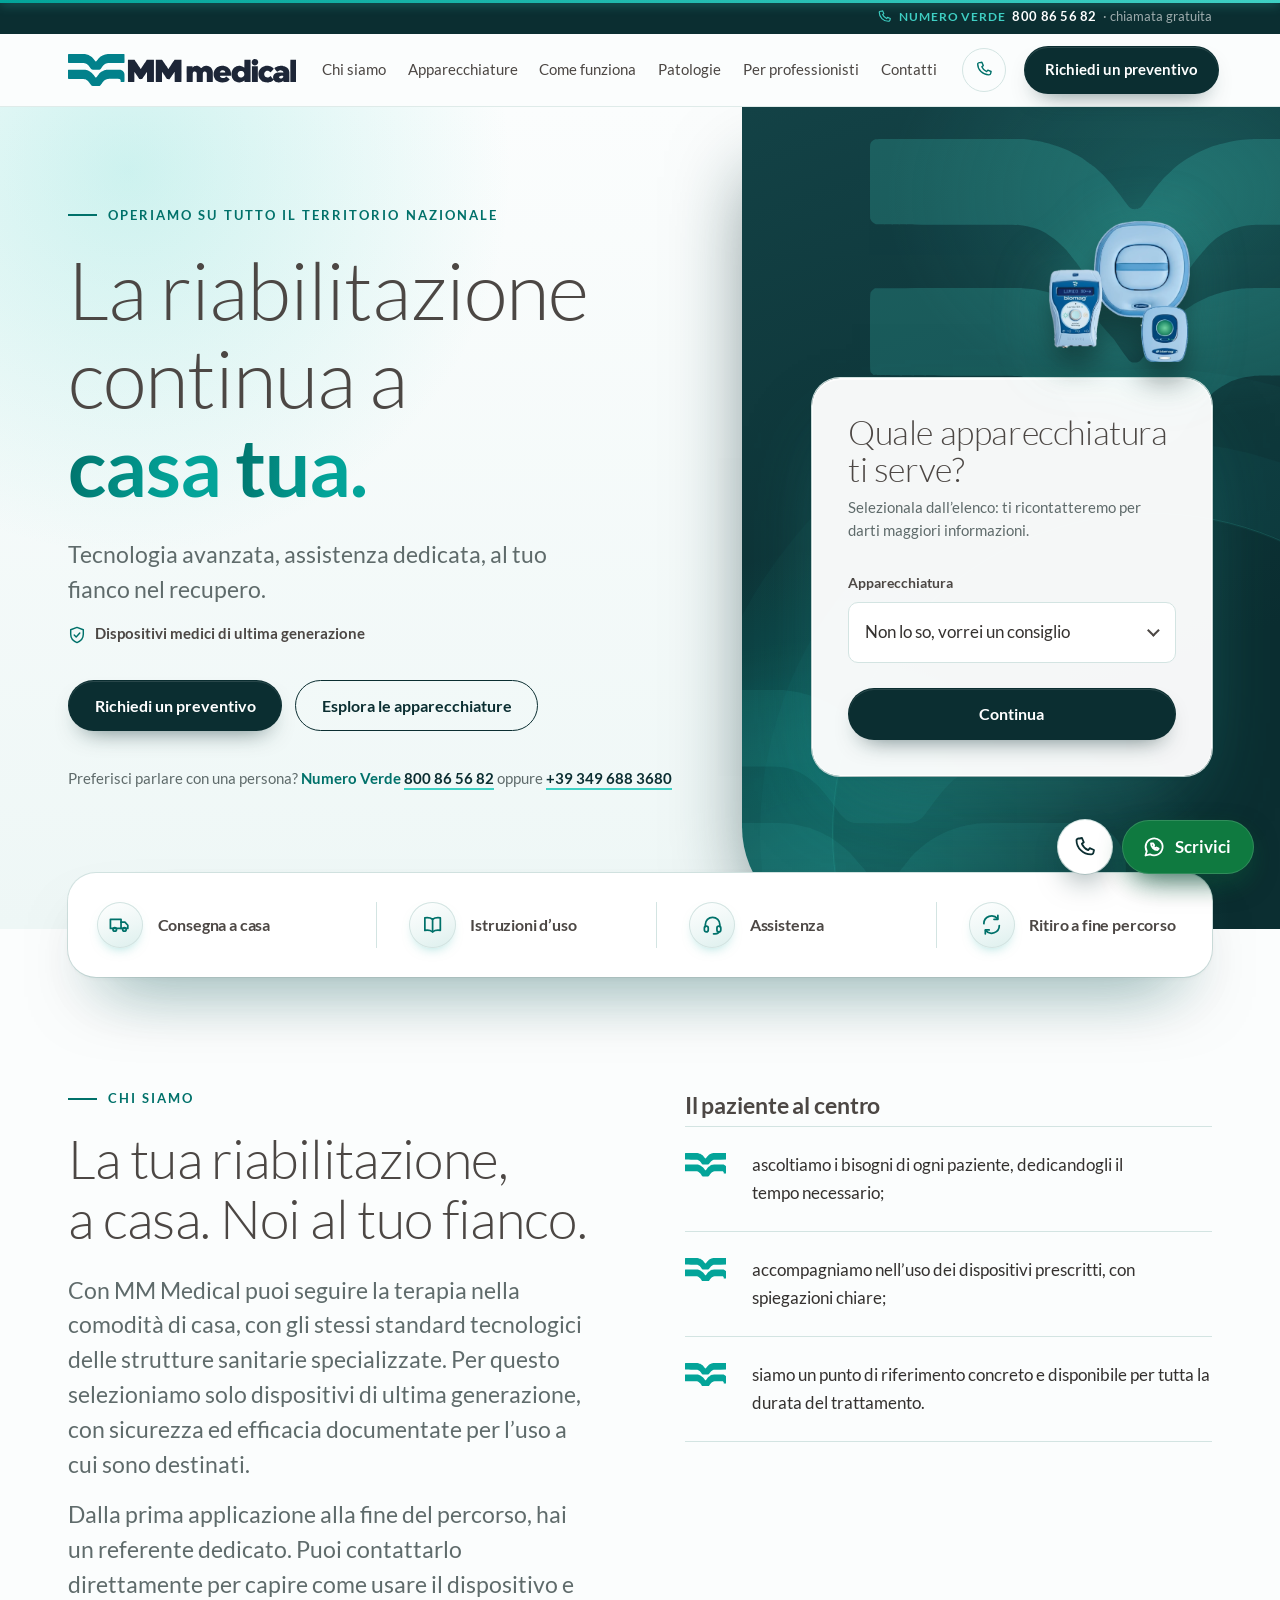
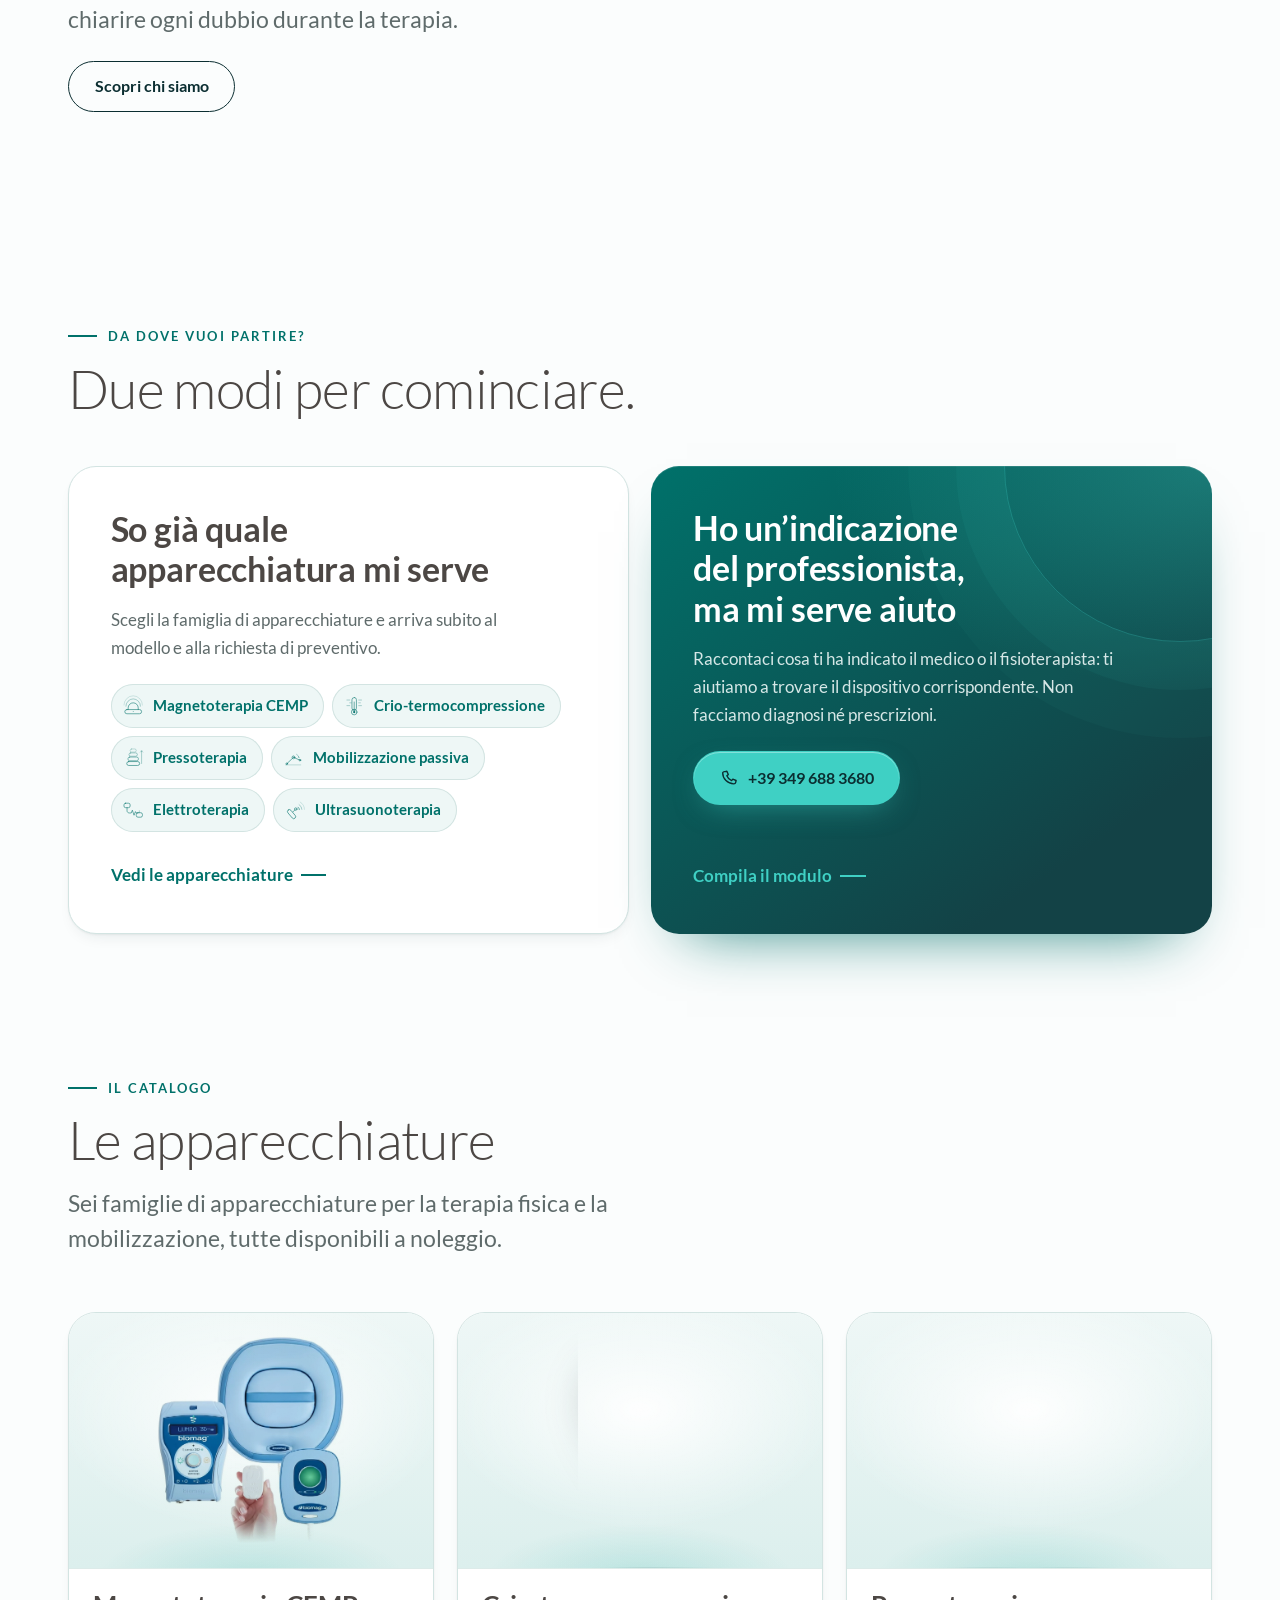
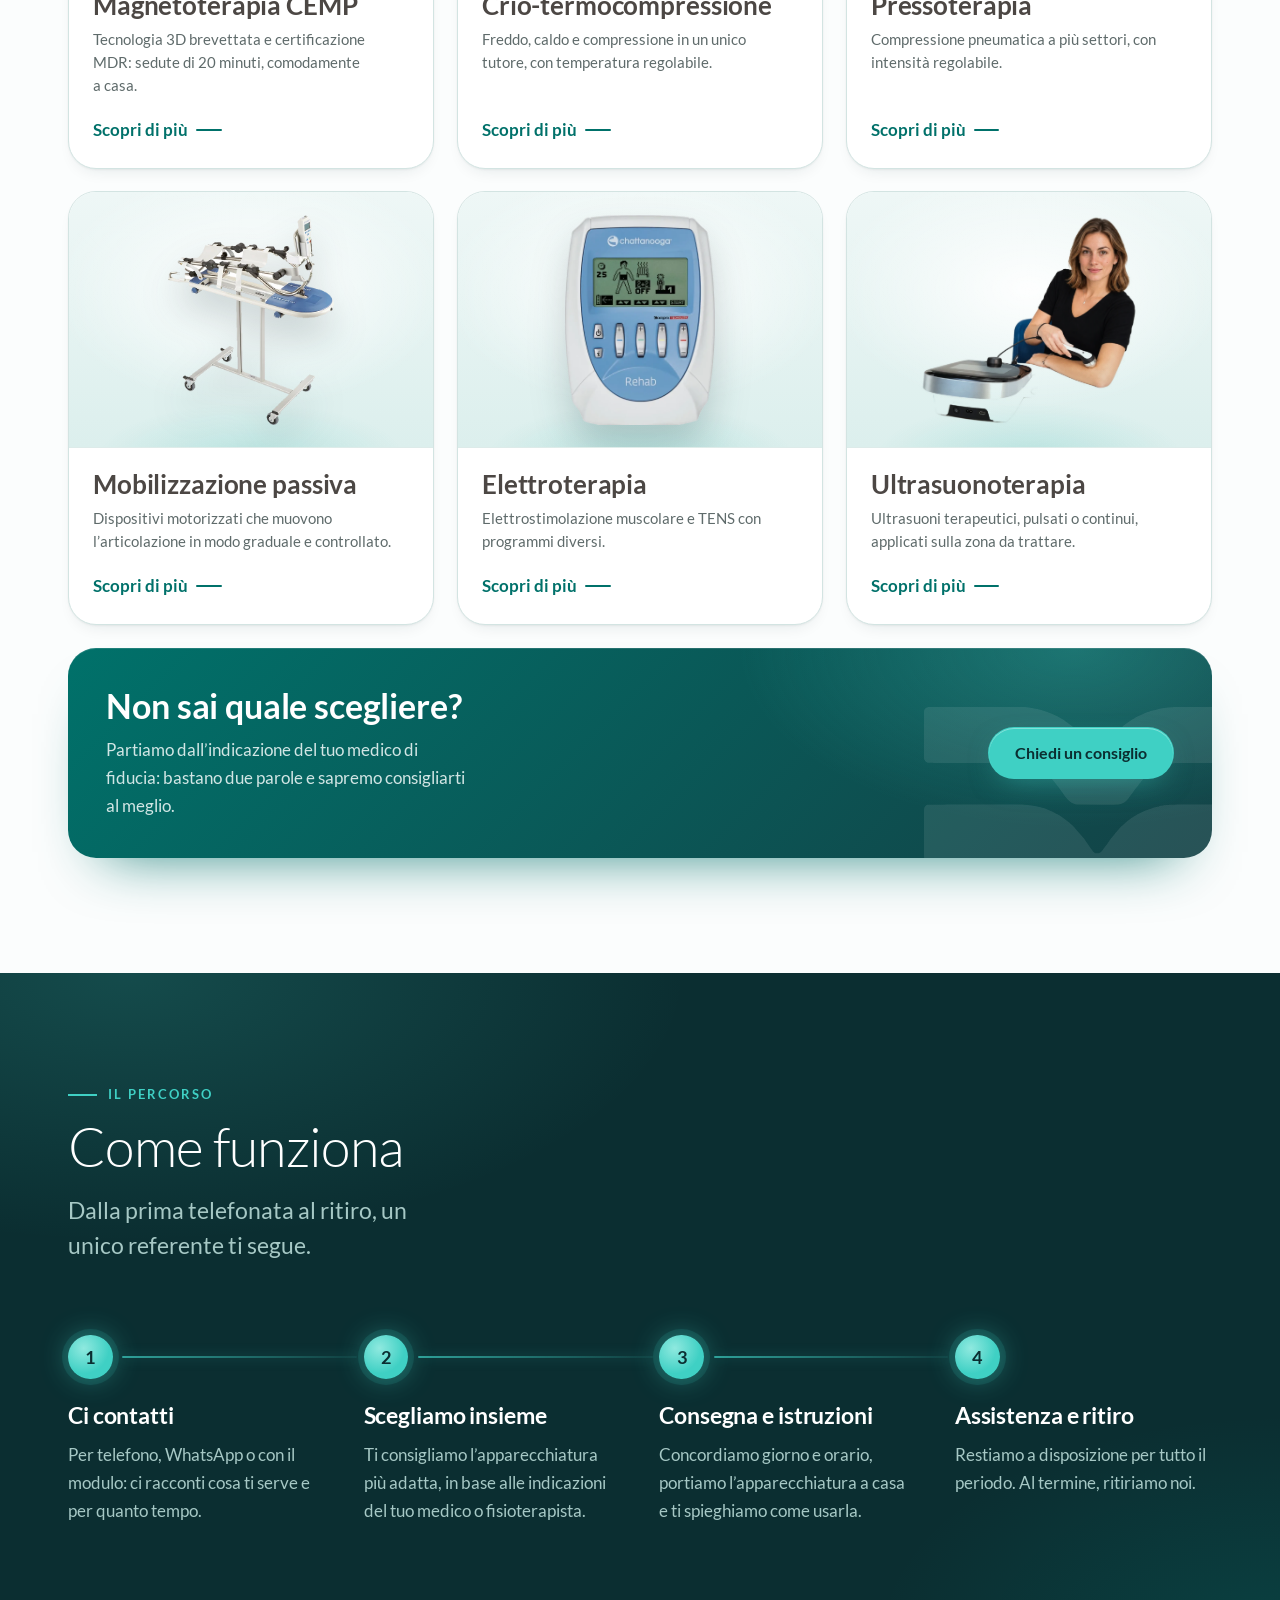
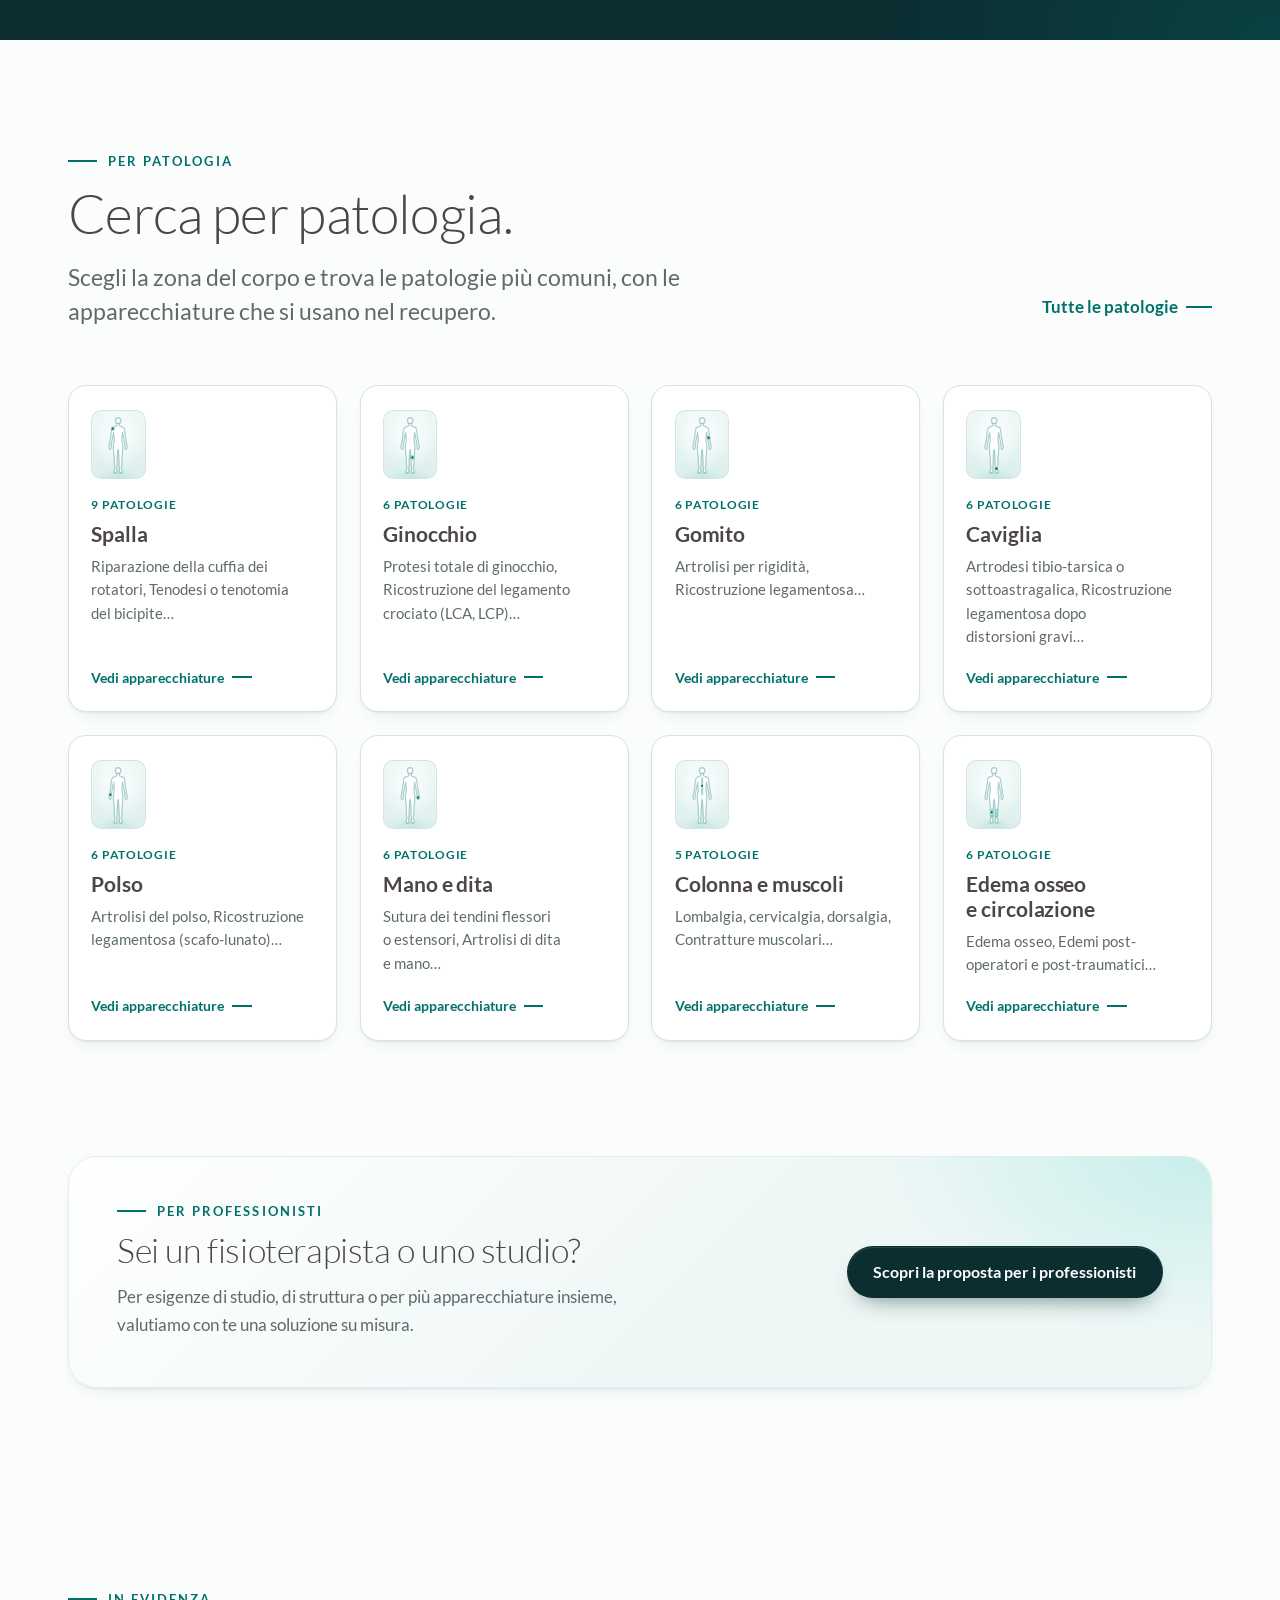
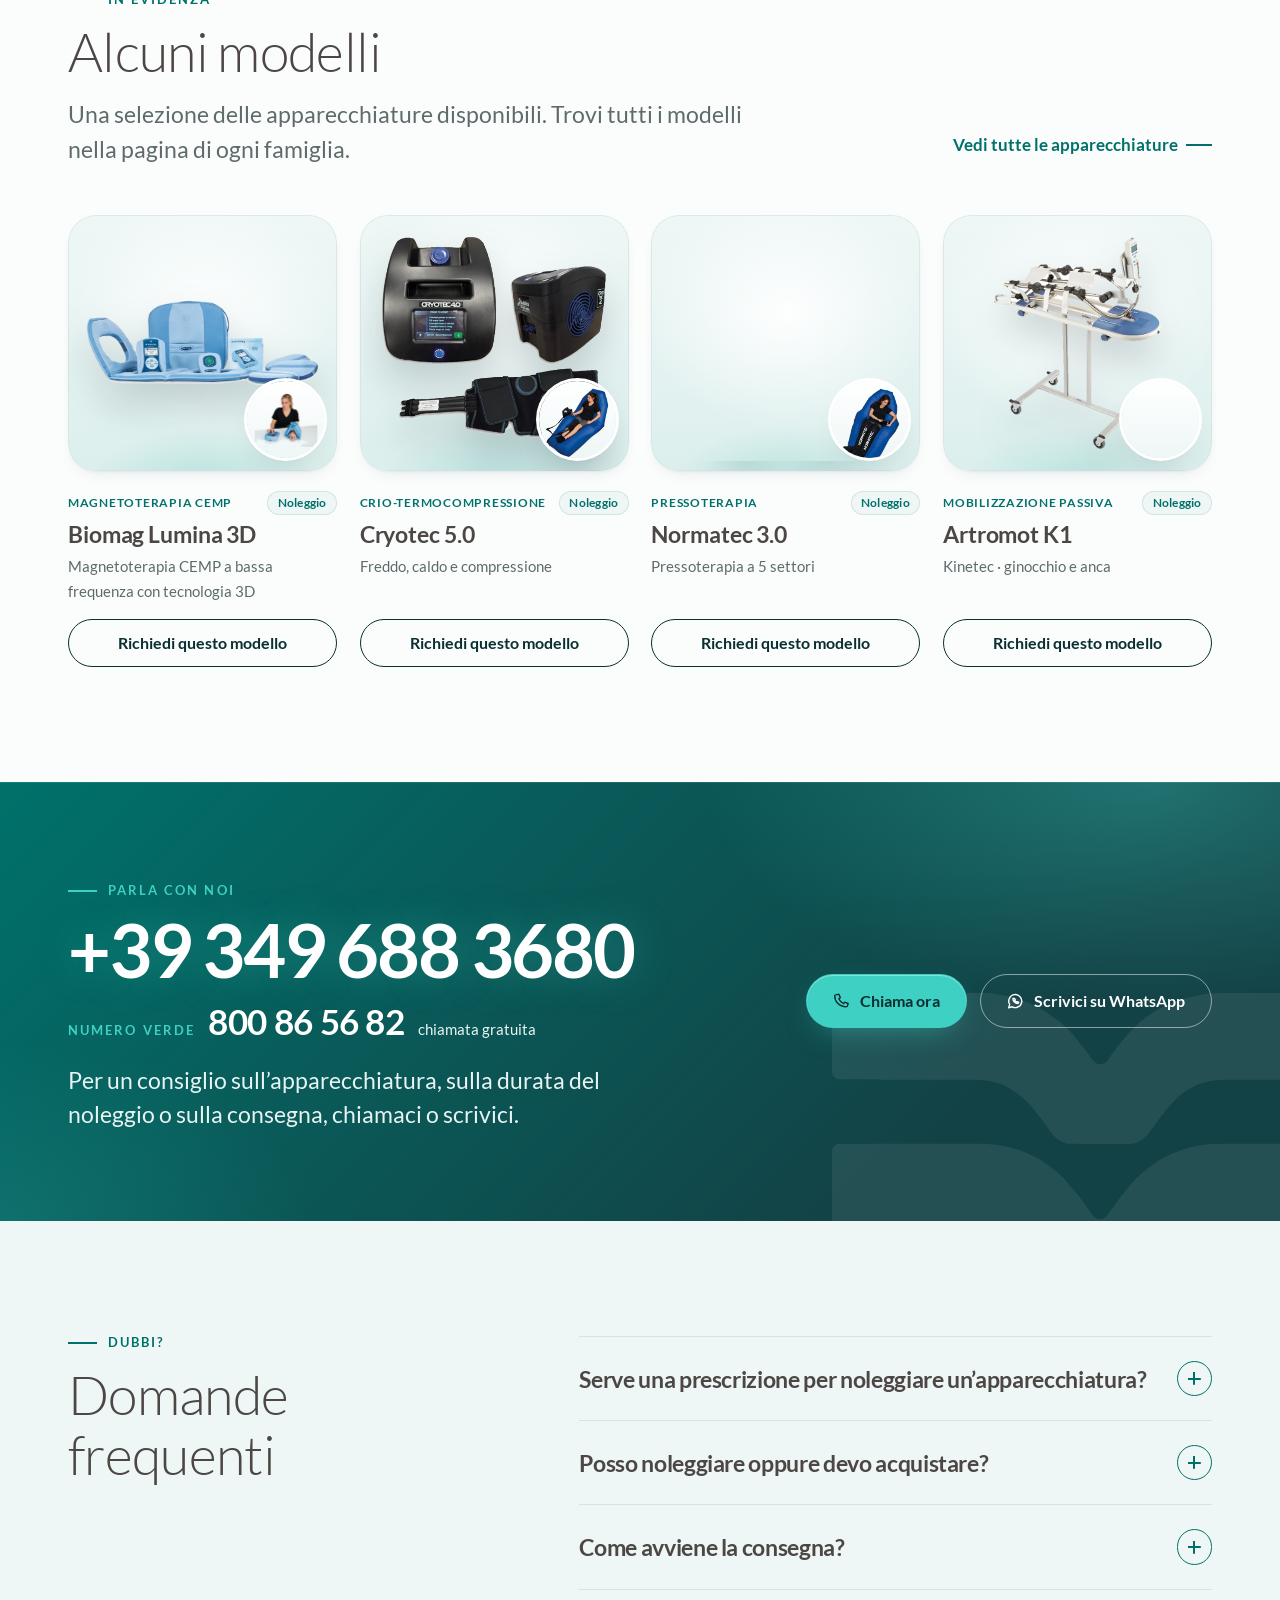
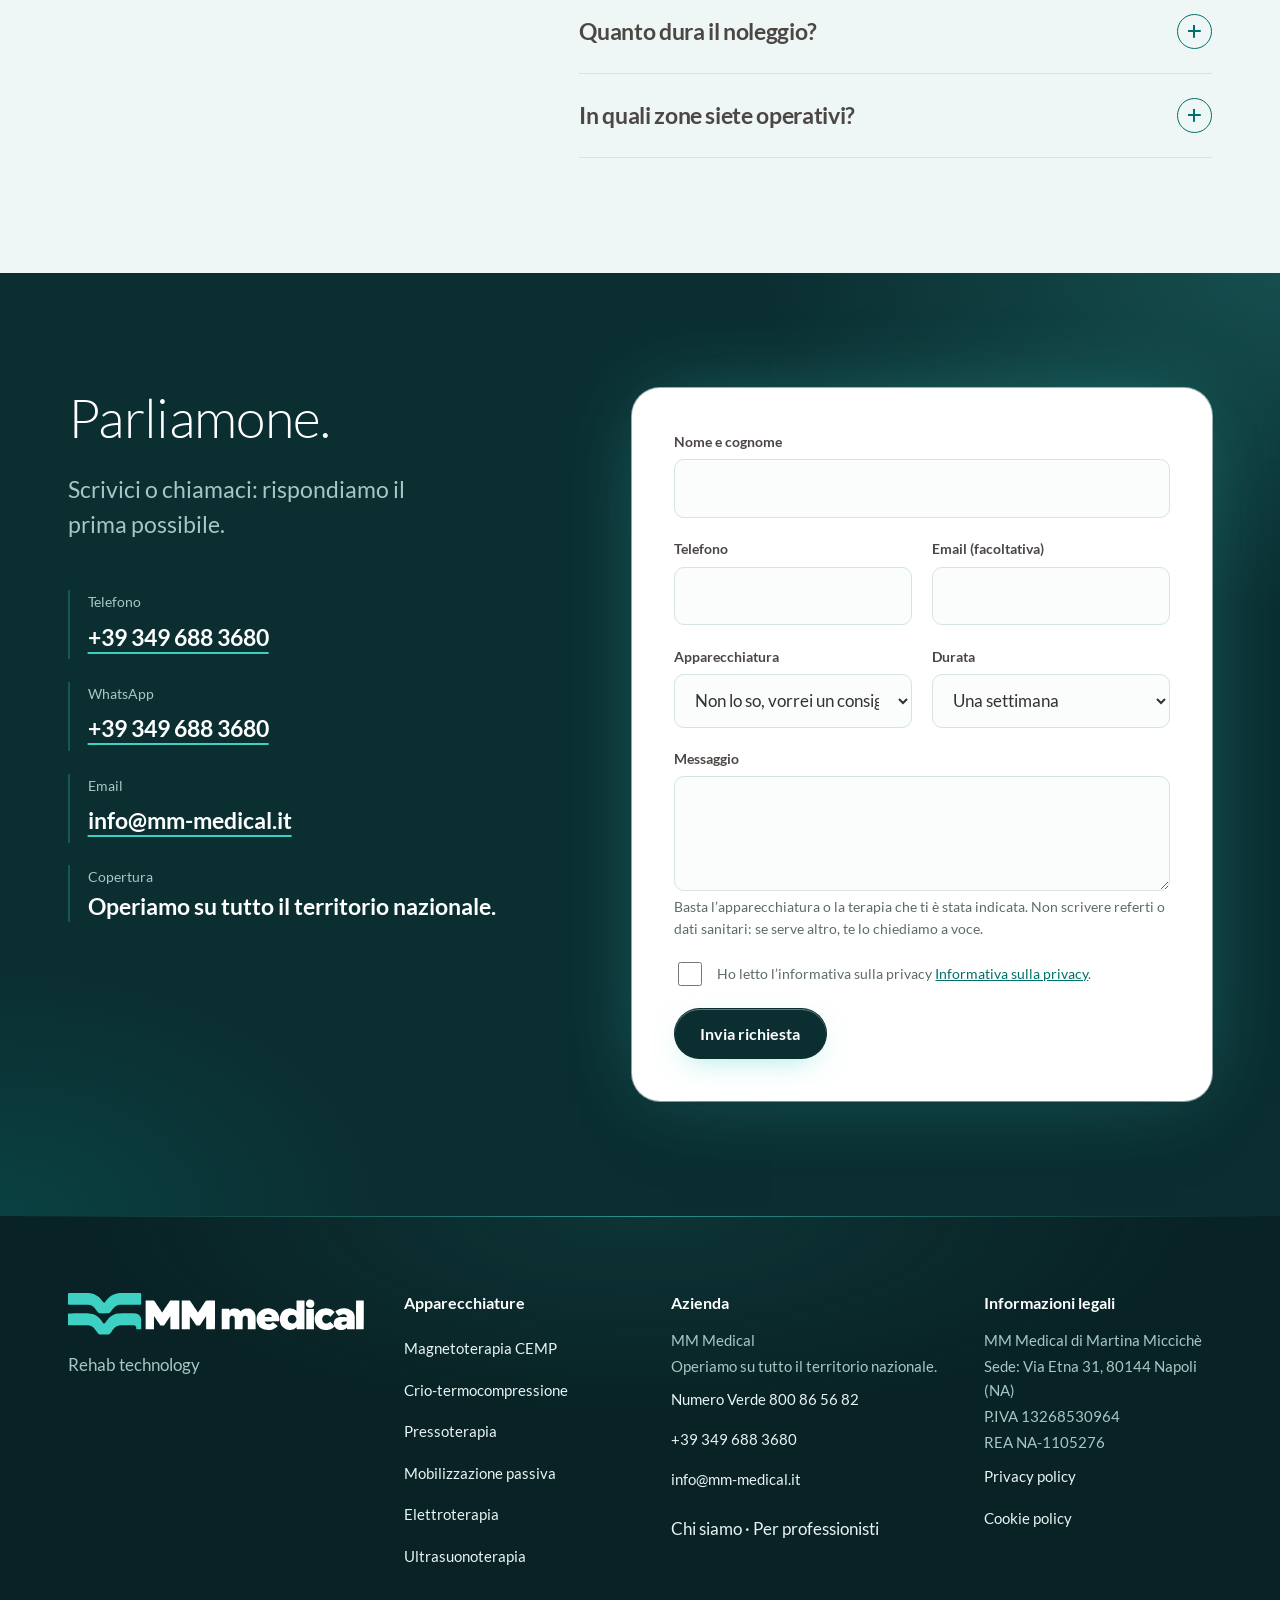
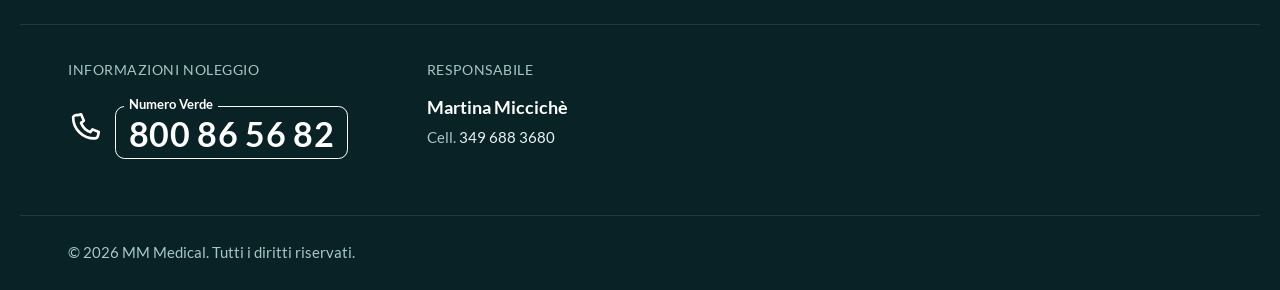
==== commit a1185336: "Correct registered office (built from launch 96b63a7)" ====
--- a/index.html
+++ b/index.html
@@ -32,4 +32,4 @@
         });
       })();
     </script><link rel="alternate" hreflang="it" href="https://www.mm-medical.it/"><link rel="alternate" hreflang="x-default" href="https://www.mm-medical.it/"><meta property="og:type" content="website"><meta property="og:locale" content="it_IT"><meta property="og:site_name" content="MM Medical"><meta property="og:title" content="MM Medical | Noleggio apparecchiature per la riabilitazione"><meta property="og:description" content="Noleggio di apparecchiature per la terapia fisica e la mobilizzazione, con consegna, istruzioni d’uso e assistenza. Operiamo su tutto il territorio nazionale."><meta property="og:url" content="https://www.mm-medical.it/"><meta property="og:image" content="https://www.mm-medical.it/og.jpg"><meta property="og:image:width" content="1200"><meta property="og:image:height" content="630"><meta property="og:image:alt" content="MM Medical: noleggio di apparecchiature per la riabilitazione"><meta name="twitter:card" content="summary_large_image"><meta name="twitter:image" content="https://www.mm-medical.it/og.jpg"><script type="application/ld+json">{"@context":"https://schema.org","@type":"LocalBusiness","name":"MM Medical","url":"https://www.mm-medical.it","telephone":"+39 349 688 3680","email":"info@mm-medical.it","description":"Noleggio di apparecchiature per la terapia fisica e la mobilizzazione, con consegna, istruzioni d’uso e assistenza. Operiamo su tutto il territorio nazionale.","areaServed":{"@type":"Country","name":"Italia"}}</script><link rel="stylesheet" href="/_astro/Base.Cmo2KmZf.css"><link rel="stylesheet" href="/_astro/index.kRu0GM7B.css"><style>.bodymap[data-astro-cid-vk6je62c]{width:100%;height:auto;display:block;overflow:visible}.ground[data-astro-cid-vk6je62c]{fill:#0b2e3114}.sil[data-astro-cid-vk6je62c],.head[data-astro-cid-vk6je62c]{fill:#fff;stroke:#00716a52;stroke-width:2px;stroke-linejoin:round;vector-effect:non-scaling-stroke}.spine[data-astro-cid-vk6je62c]{fill:none;stroke:#00716a2e;stroke-width:2px;stroke-dasharray:3 6;stroke-linecap:round}.zone[data-astro-cid-vk6je62c]{cursor:pointer;outline:none}.region[data-astro-cid-vk6je62c]{fill:var(--teal-glow);stroke:var(--teal-glow);opacity:0;transition:opacity .3s var(--ease)}.dot[data-astro-cid-vk6je62c]{fill:var(--teal);stroke:#fff;stroke-width:2.5px;transform-box:fill-box;transform-origin:50%;transition:transform .3s var(--ease), fill .3s}.pulse[data-astro-cid-vk6je62c]{fill:none;stroke:var(--teal);stroke-width:1.5px;opacity:0;transform-box:fill-box;transform-origin:50%}.hit[data-astro-cid-vk6je62c]{fill:#0000}.zone[data-astro-cid-vk6je62c].on .region[data-astro-cid-vk6je62c],.zone[data-astro-cid-vk6je62c]:hover .region[data-astro-cid-vk6je62c],.zone[data-astro-cid-vk6je62c]:focus-visible .region[data-astro-cid-vk6je62c]{opacity:.4}.zone[data-astro-cid-vk6je62c].on .dot[data-astro-cid-vk6je62c],.zone[data-astro-cid-vk6je62c]:hover .dot[data-astro-cid-vk6je62c],.zone[data-astro-cid-vk6je62c]:focus-visible .dot[data-astro-cid-vk6je62c]{fill:var(--ink);transform:scale(1.35)}.zone[data-astro-cid-vk6je62c]:focus-visible .hit[data-astro-cid-vk6je62c]{stroke:var(--teal-deep);stroke-width:2px;stroke-dasharray:4 4}.is-mini[data-astro-cid-vk6je62c] .sil[data-astro-cid-vk6je62c],.is-mini[data-astro-cid-vk6je62c] .head[data-astro-cid-vk6je62c]{stroke-width:1.25px}.is-mini[data-astro-cid-vk6je62c] .region[data-astro-cid-vk6je62c]{opacity:.85;fill:var(--teal);stroke:var(--teal)}.is-mini[data-astro-cid-vk6je62c] .dot[data-astro-cid-vk6je62c]{fill:var(--ink);stroke-width:1px;transform:scale(2.4)}.is-mini[data-astro-cid-vk6je62c] .spine[data-astro-cid-vk6je62c]{display:none}.is-figure[data-astro-cid-vk6je62c] .sil[data-astro-cid-vk6je62c],.is-figure[data-astro-cid-vk6je62c] .head[data-astro-cid-vk6je62c]{stroke-width:1.5px}.is-figure[data-astro-cid-vk6je62c] .region[data-astro-cid-vk6je62c]{opacity:.5}.is-figure[data-astro-cid-vk6je62c] .dot[data-astro-cid-vk6je62c]{fill:var(--teal-deep);stroke-width:2px;transform:scale(1.5)}.is-figure[data-astro-cid-vk6je62c] .spine[data-astro-cid-vk6je62c]{display:none}@media (prefers-reduced-motion:no-preference){.is-interactive[data-astro-cid-vk6je62c] .pulse[data-astro-cid-vk6je62c]{animation:bm-pulse 2.6s var(--ease) infinite}.is-interactive[data-astro-cid-vk6je62c] .zone[data-astro-cid-vk6je62c]:nth-of-type(2n) .pulse[data-astro-cid-vk6je62c]{animation-delay:.65s}.is-interactive[data-astro-cid-vk6je62c] .zone[data-astro-cid-vk6je62c]:nth-of-type(3n) .pulse[data-astro-cid-vk6je62c]{animation-delay:1.3s}.is-interactive[data-astro-cid-vk6je62c] .zone[data-astro-cid-vk6je62c]:hover .pulse[data-astro-cid-vk6je62c],.is-interactive[data-astro-cid-vk6je62c] .zone[data-astro-cid-vk6je62c].on .pulse[data-astro-cid-vk6je62c]{animation:none}}@keyframes bm-pulse{0%{opacity:.7;transform:scale(1)}70%,to{opacity:0;transform:scale(3)}}
-</style></head><body><div id="intro" aria-hidden="true"><div class="bg"></div><div class="stage"><div class="clip"><svg class="il" viewBox="99.5 168.3 1407.2 197.2" role="img" aria-label xmlns="http://www.w3.org/2000/svg"><path fill="var(--logo-mark, #02818B)" fill-rule="evenodd" d="M 103 168.5 c -1.67 0.67 -2.67 1.33 -3.17 2.67 -0.33 0.67 -0.33 1 -0.33 24.5 0 15.67 0 24 0.17 24.33 0.5 1.5 2 3 3.67 3.5 0.33 0.17 13.83 0.17 45.5 0.33 26.67 -0 45.83 -0 47 0.17 3.33 0.17 9 1.5 12.5 2.83 3.83 1.33 9.83 5.33 14.17 9.33 3 2.67 3.67 3.33 6.83 7.33 1.5 2 3 3.83 3.33 4.17 1 1.33 5.67 7.67 7.17 10 0.83 1.17 3.33 3.67 4.67 4.67 1.33 0.83 3.17 1.83 4.83 2.17 l 1.33 0.33 20.17 0.17 c 11.67 -0 20.67 -0 21.17 -0.17 4.17 -0.83 7.67 -3 10 -6.33 0.5 -0.67 1.17 -1.67 1.5 -2.17 0.33 -0.33 1.67 -2 2.83 -3.67 1.17 -1.67 2.5 -3.5 3 -4.17 0.67 -0.67 1.67 -2 2.33 -2.83 2.5 -3.33 7.5 -9 10 -11.17 3.17 -2.83 8.17 -5.83 12.5 -7.67 3.33 -1.33 8.67 -2.5 12.67 -2.83 1.5 -0.17 17.5 -0.17 49.67 -0.17 l 47.5 -0.17 0.83 -0.33 c 1.33 -0.67 1.83 -1.17 2.5 -2.33 l 0.5 -1 0 -23.17 c 0 -12.67 -0.17 -23.67 -0.17 -24.33 -0.17 -1.83 -0.67 -2.67 -2.17 -3.5 l -1 -0.67 -48 -0 c -29.33 -0 -49.17 -0 -51.17 0.17 -5.67 0.33 -10.67 1 -17 2.67 -6.5 1.5 -9.5 2.67 -16.5 6 -5.5 2.67 -12.67 7.5 -16.17 10.83 -0.33 0.5 -1.83 1.83 -3.33 3.33 -1.5 1.33 -3.5 3.33 -4.33 4.5 -2.83 3.17 -8.5 10.5 -11.33 14.67 -1.67 2.67 -3 3.33 -5.67 3.33 -2.17 -0 -3.33 -0.83 -5.33 -3.67 -3.33 -4.67 -3.67 -5.17 -6.83 -9 -1.33 -1.67 -2.67 -3.33 -3 -3.67 -2.5 -3.33 -7.83 -8.67 -11.5 -11.5 -0.33 -0.17 -1.17 -0.83 -1.83 -1.33 -0.67 -0.5 -2 -1.5 -2.83 -2 -0.83 -0.67 -2.17 -1.5 -3 -2.17 -1.67 -1 -4.5 -2.67 -6.33 -3.5 -0.67 -0.33 -2.5 -1.17 -3.83 -1.83 -3.33 -1.5 -6.83 -2.67 -10.33 -3.67 -0.83 -0.17 -2.17 -0.5 -3 -0.67 -1 -0.33 -2.33 -0.67 -3.17 -0.83 -0.83 -0.17 -2 -0.33 -2.33 -0.5 -0.33 -0 -2.5 -0.33 -4.67 -0.67 l -3.83 -0.5 -47.83 -0 c -38.83 -0 -47.83 -0 -48.33 0.17z M 117.17 265 l -14.5 -0 -0.83 0.67 c -0.5 0.33 -1.17 1 -1.33 1.33 -1 1.17 -1 -0.5 -1 26.17 0 27.67 -0.17 25.83 1.33 27.17 1.33 1.33 -3.33 1.17 47.33 1.33 32 -0 45.5 -0 46.83 0.17 3 0.33 8 1.33 10.67 2.33 2.5 0.83 6.67 2.83 7.83 3.67 2 1.5 3.83 2.67 5 3.5 3.5 2.5 4.83 3.67 7.67 7.33 1.17 1.5 3.67 4.5 5.17 6.33 1.67 2.17 4.5 6 5.67 8.17 0.5 0.83 1.5 2.17 2.33 3.17 0.67 1 1.67 2.33 2.17 3 1.5 2.33 3 3.5 5.83 5 2.33 1.17 1.83 1.17 22.67 1.17 19.67 -0 22.5 -0.17 24.17 -0.67 2.33 -0.67 5.67 -3.17 6.83 -5 1.17 -1.67 2.83 -4.17 4.33 -6.33 1.17 -1.5 2.5 -3.33 3 -4.17 2.83 -3.83 3.33 -4.67 4.5 -6.33 0.83 -1 2 -2.33 2.5 -3.17 0.67 -0.83 1.5 -1.83 1.83 -2.17 1.83 -2.5 5.67 -6 8.5 -7.83 0.83 -0.5 1.67 -1 1.83 -1.17 0.17 -0.17 0.83 -0.5 1.5 -0.83 0.5 -0.33 1.17 -0.67 1.67 -1 3.33 -2.33 11.17 -4.5 17.5 -5 4.33 -0.33 60.83 -0.33 64.83 -0 3.5 0.33 4.67 0.67 7 2.67 1.83 1.67 2.83 3.17 3.33 4.67 0.67 1.83 0.83 3 0.83 7 0 3.17 0 3.5 0.33 3.83 l 0.33 0.33 10.67 0.17 c 11.5 -0 11.67 -0 12.17 -0.83 0.17 -0.5 0.33 -42.33 0 -45.67 -0.33 -5 -1 -7.67 -3.17 -11.83 -3.83 -7.67 -8.5 -11.83 -18 -15.5 -2 -0.83 -5.33 -1.5 -9 -1.67 -3.17 -0.17 -60.83 -0.17 -70.17 -0 -3.83 -0 -7.33 0.17 -7.67 0.33 -0.5 -0 -2 0.33 -3.5 0.5 -1.33 0.17 -3.33 0.5 -4.17 0.83 -0.83 0.17 -2 0.5 -2.33 0.5 -2 0.33 -9 2.67 -12 4 -6 2.83 -7.33 3.5 -10 5.33 -4.5 2.83 -5.5 3.67 -10.33 7.83 -3.33 2.83 -3.67 3.17 -7.67 8 -0.83 1 -2.17 2.67 -3.17 4 -1 1.17 -2.5 3 -3.33 4.17 -0.67 1.17 -1.83 2.67 -2.17 3.17 -0.5 0.67 -1.67 2.33 -2.67 3.5 -3.67 5.33 -4.33 6 -7.33 6 -1.5 -0 -2.5 -0.33 -3.33 -1.17 -1.33 -1.33 -4.5 -5.83 -7.83 -10.67 -1.17 -1.83 -2.33 -3.5 -3.5 -4.67 -1.67 -1.83 -4.67 -5.33 -7.17 -8.17 -1 -1.5 -1.67 -2 -3.5 -3.67 -0.83 -0.67 -2 -1.67 -2.67 -2.33 -3.33 -2.83 -9.67 -7.33 -12 -8.33 -0.33 -0.17 -1.17 -0.5 -1.83 -1 -1.5 -0.83 -5.17 -2.5 -7 -3.17 -0.83 -0.33 -2.17 -0.83 -2.83 -1.17 -0.83 -0.33 -2.17 -0.67 -3 -0.83 -0.83 -0.17 -2 -0.5 -2.67 -0.67 -4.67 -1.33 -10.17 -2.17 -15.33 -2.33 -3.5 -0.17 -53.17 -0.17 -81.17 -0z"></path><path fill="var(--logo-word, #1D2637)" fill-rule="evenodd" d="M 1249 199.17 c -3.5 0.33 -8.17 2.5 -10.5 4.67 -1.5 1.33 -4 4.5 -4.67 5.83 -2 4 -2.67 8.83 -1.83 14 0.83 4.17 3.5 8.33 7.17 11.17 3.83 2.83 7 3.67 12.5 3.67 7.17 -0 12.67 -2.67 16.33 -8 1.5 -2.5 2.83 -5.67 3.17 -7.83 0.17 -0.5 0.17 -1.67 0.33 -2.33 0.83 -6 -3 -14.33 -8.17 -17.67 -4.33 -2.67 -9.5 -4 -14.33 -3.5z M 469.33 204.33 l -0.5 0.5 0 67.5 0.17 67.33 0.33 0.33 c 0.17 0.17 0.83 0.33 2.67 0.33 2.83 0.17 35.5 0.17 35.83 -0 0.83 -0.17 0.83 0.83 0.83 -30.83 0 -28.17 0 -30 0.33 -30.33 0.33 -0.5 0.67 -0.33 1.5 1.17 0.33 0.67 1.33 2 2.17 3.33 2.17 2.67 2.67 3.5 5.33 7.33 1 1.67 2.17 3.5 2.5 4 2 3.17 5.5 8.33 6.83 10.17 0.83 1.33 1.83 2.83 2.5 3.5 0.5 0.83 2.67 4 4.67 7 2.17 3.17 4 6 4.33 6.33 0.33 0.33 1 0.67 1.67 0.83 0.83 0.33 1.17 0.33 7.33 0.33 5.67 -0 6.5 -0 7.17 -0.33 0.67 -0.33 2 -1.67 3 -3.17 0.5 -0.5 1.67 -2.5 3 -4.17 1.17 -1.83 2.67 -4 3.33 -5 1.67 -2.5 3.5 -5.17 4.17 -6.33 0.83 -1.33 4.5 -6.67 5.83 -8.67 0.67 -0.83 1.5 -2 1.83 -2.67 0.83 -1 3.17 -4.67 4.83 -7.33 1.83 -2.67 4.33 -6.33 4.67 -6.5 0.83 -0.5 0.83 -1.83 0.83 30.33 0.17 21.5 0.17 30.17 0.33 30.5 0.17 0.17 0.33 0.33 0.67 0.5 0.17 -0 9.5 -0 20.67 -0 l 20.17 -0 0.33 -0.33 0.5 -0.33 0 -67.5 0 -67.33 -0.5 -0.5 -0.5 -0.33 -20.83 -0 c -14.33 -0 -21 -0 -21.33 0.17 -0.83 0.33 -1.67 1.67 -7.17 9.67 -1.5 2.17 -3.83 5.67 -5.33 7.67 -1.33 2.17 -2.67 4.17 -3 4.5 -0.67 1.17 -2.33 3.67 -2.83 4.67 -0.33 0.5 -0.83 1.33 -1.33 1.83 -5.17 7.5 -8 12 -9.83 14.83 -1 1.5 -2.5 4 -3.5 5.33 -1 1.5 -2.33 3.67 -3 4.67 -1.5 2.33 -2 2.83 -2.5 2.83 -0.33 -0 -2 -2.33 -4.17 -5.83 -0.33 -0.67 -1.5 -2.33 -2.5 -3.67 -1 -1.33 -2.33 -3.5 -3.33 -4.83 -0.83 -1.33 -2.5 -3.83 -3.67 -5.67 -1.17 -1.67 -2.67 -4 -3.5 -5.17 -5.83 -8.67 -9.5 -14.17 -12.67 -18.83 -1 -1.5 -2.67 -3.83 -3.67 -5.33 -3.67 -5.33 -4.33 -6.17 -4.83 -6.5 l -0.5 -0.33 -19.5 -0 -19.5 -0 -0.33 0.33z M 1187.33 204.17 c -0.33 0.17 -0.5 0.33 -0.5 0.5 -0.17 -0 -0.17 11 -0.33 24.17 0 17.83 -0.17 24.17 -0.17 24.17 -0.5 0.33 -0.67 0.17 -1.83 -0.83 -1.5 -1.33 -4 -3.33 -5.5 -4 -0.5 -0.33 -1.67 -1 -2.33 -1.33 -2 -1.33 -5.83 -3 -7.67 -3.67 -2.17 -0.67 -8 -1.83 -10.33 -2 -3.17 -0.33 -6.5 -0 -10.5 0.67 -6.33 1 -7.67 1.33 -12.83 3.67 -2 1 -7.17 4 -8.33 4.83 -4.17 3.33 -7.5 6.83 -11.17 11.5 -2.5 3.33 -6 11.5 -7.33 17.5 -2.5 10.33 -2.17 19.33 1.33 31.67 0.33 1.33 1.83 4.5 3.33 7.67 0.83 1.67 1.33 2.33 4 6.17 4.5 6.33 11.5 11.83 19 15 7.17 3 12.33 4 20.33 3.83 8.83 -0.33 15.33 -2.33 22.5 -7 1.17 -0.83 4.67 -3.67 5.83 -4.67 1.83 -1.83 2 -1.5 2.5 5 0.17 2.83 0.33 3.33 1 3.67 0.17 0.17 4.83 0.17 17.83 0.17 l 17.67 -0 0.33 -0.33 0.5 -0.5 0 -67.5 0 -67.5 -0.33 -0.5 -0.5 -0.33 -17.67 -0 c -9.83 -0 -17.83 -0 -18 -0 -0.33 -0.17 -0.67 -0 -0.83 -0z m -17.17 68.83 c 1.33 0.17 2.83 0.5 3.33 0.67 0.5 0.33 1.17 0.5 1.5 0.5 0.83 0.17 3.67 2.5 5.33 4.17 5.17 5.17 7.17 12.83 5 20.17 -1.17 3.33 -2 5.17 -3.83 7.17 -2.17 2.33 -4.33 3.83 -7.83 5.67 -4.67 2.17 -11 2.17 -16.33 -0.17 -2 -0.83 -5 -2.83 -6.5 -4.5 -2.5 -2.67 -3.83 -5 -5.17 -9.83 l -0.5 -1.83 0 -3.33 0.17 -3.5 0.67 -1.67 c 0.33 -1 1 -2.33 1.33 -3 0.5 -0.67 1.17 -1.83 1.5 -2.5 1.17 -2.17 4.5 -5.17 7 -6.5 3.67 -1.83 9.5 -2.5 14.33 -1.5z M 641 204.5 l -0.33 0.33 -0.17 67.33 0 67.33 0.5 0.5 0.33 0.33 9.5 -0 c 5.17 -0 13.5 -0 18.5 0.17 8.67 -0 9 -0 9.33 -0.33 l 0.33 -0.33 0 -29 c 0.17 -15.83 0.17 -29.5 0.33 -30.17 0.17 -2.33 0.5 -2 3.33 2.33 3 4.17 4 5.83 5.5 7.83 0.83 1 2.5 3.67 4 5.67 1.33 2 3 4.5 3.67 5.5 0.67 1 1.83 2.5 2.33 3.33 0.67 1 1.33 2.17 1.67 2.5 0.33 0.5 2.33 3.5 4.33 6.5 4.67 6.83 5.17 7.5 6.17 8.17 1 0.67 1.5 0.67 8.17 0.67 6.5 -0.17 6.5 -0.17 8.17 -1.5 1.17 -1.17 6.17 -8.17 7 -10 0.33 -0.33 1.17 -1.67 2 -3 0.83 -1.17 2.17 -3.17 3.17 -4.5 0.83 -1.33 2.17 -3.17 2.67 -4.17 1.67 -2.17 4.5 -6.33 5.5 -8.17 2.17 -3.5 2.5 -4 3.33 -5.17 0.5 -0.5 1.17 -1.5 1.5 -2 0.5 -0.5 1.5 -2 2.33 -3.17 1.67 -2.5 2.17 -2.83 2.5 -2.17 0.17 0.5 0.33 15.17 0.17 44.83 0 10.5 0 15.5 0.17 15.67 0.17 0.17 0.5 0.33 0.83 0.5 0.67 0.17 40 0.17 40.33 -0 0.83 -0.17 0.83 3.67 0.83 -67.83 0 -48.5 0 -67.17 -0.17 -67.5 -0.17 -0.33 -0.33 -0.5 -0.5 -0.67 -0.33 -0.17 -37.5 -0.17 -40.17 -0 -2.17 0.17 -2.67 0.33 -3.83 2.17 -2.17 3.5 -3.67 5.67 -4.67 7.17 -1.17 1.33 -2.67 3.5 -4.17 6.17 -0.33 0.67 -1.33 2.17 -2.17 3.17 -1.83 2.67 -4.5 6.67 -6.67 9.83 -0.83 1.33 -1.83 3 -2.33 3.5 -0.33 0.67 -1.5 2.33 -2.33 3.67 -1.67 2.5 -2.67 3.83 -6 8.67 -1.17 1.67 -2.67 4 -3.5 5.17 -4 6.33 -4.33 6.83 -5.17 6.33 0 -0.17 -0.67 -0.83 -1.17 -1.67 -0.5 -0.83 -1.17 -2.17 -1.67 -2.83 -1.5 -2.33 -5.33 -7.83 -8.5 -12.83 -1.83 -2.5 -4 -5.67 -5 -7.17 -1.67 -2.5 -2.5 -3.67 -4 -6.33 -0.5 -0.67 -1.33 -2 -2 -2.83 -0.67 -0.83 -1.5 -2 -2 -2.5 -1.83 -2.67 -5 -7.33 -7.83 -11.5 -3 -4.83 -4.67 -7 -5.33 -7.5 -0.67 -0.67 -3.67 -0.83 -21.67 -0.83 -16.33 -0 -16.83 -0 -17.17 0.33z M 1470.17 204.67 c -0.17 0.33 -0.33 3.67 -0.33 67.5 0 36.83 0 67.33 0.17 67.67 0 0.33 0.17 0.5 0.33 0.67 0.33 0.17 5.17 0.17 17.67 0.17 17.33 -0 17.33 -0 17.83 -0.33 0.17 -0.17 0.5 -0.5 0.5 -0.67 0.17 -0.33 0.17 -24.33 0.17 -53.5 0 -29.17 0 -55.83 0 -59.33 0.17 -3.5 0.17 -9.67 0 -14 l 0 -7.67 -0.5 -0.5 -0.5 -0.5 -17.5 -0 -17.5 -0 -0.33 0.5z M 1045.83 241.17 c -0.33 -0 -1.5 0.17 -2.67 0.33 -1.33 0.17 -2.67 0.33 -3.17 0.5 -1.17 -0 -6.33 1.33 -8 1.83 -10 3.33 -18.17 9 -24.5 17 -3.67 4.5 -7 10.67 -8.5 16.17 -0.33 1 -0.67 2.17 -0.83 2.83 -0.33 1.33 -1.17 5.17 -1.33 7 -0.5 4.17 0 14 0.67 17 0.17 0.33 0.33 1.17 0.5 1.67 0 0.67 0.5 2 0.83 3.17 0.5 1.17 1 2.67 1.17 3.17 1 3 3.17 7 6.33 11.33 3.83 5.33 5.17 6.67 10.17 10.5 4 2.83 6.5 4.33 11 6 7.83 3.33 14.33 4.5 24.5 4.33 7.83 -0 12.67 -0.67 20.33 -2.83 2.33 -0.67 6.83 -2.67 9.33 -4 1.33 -0.83 6 -3.83 7.17 -4.83 2.67 -2.17 7.5 -7.17 7.5 -7.67 0 -0.5 -1.33 -1.83 -4.67 -4.33 -1.5 -1.17 -3 -2.33 -3.33 -2.67 -0.5 -0.33 -1.17 -1 -1.67 -1.33 -0.67 -0.33 -1.5 -1 -2.17 -1.5 -6.33 -4.83 -9.83 -7.5 -10.5 -7.5 -0.17 -0 -1.17 0.83 -2.67 2.33 -4.33 4.17 -7 5.67 -12.5 6.5 -4 0.67 -8 0.33 -11.83 -0.67 -4.67 -1.33 -9.67 -5.67 -11.17 -9.5 -0.17 -0.67 -0.5 -1.33 -0.5 -1.5 -0.33 -0.67 0.17 -1.17 0.83 -1.33 0.33 -0.17 14.17 -0.17 30.83 -0.17 32.5 -0 35.83 -0 36.17 -0.17 0.5 -0.17 0.67 -1 1 -4.17 0.67 -6.33 0 -15.83 -1.67 -20.83 -0.17 -0.83 -0.83 -2.5 -1.17 -3.67 -1 -3.17 -1.67 -4.67 -3.67 -8.33 -1.5 -2.5 -2.67 -4.17 -4.17 -6 -0.83 -0.83 -1.83 -2.17 -2.5 -2.83 -2.83 -3.5 -7.67 -7 -14 -10.17 -4.17 -2.17 -10.83 -4.33 -15.17 -5 -1 -0 -2.33 -0.33 -3 -0.5 -1 -0.17 -11.33 -0.5 -13 -0.17z m 8.5 27.67 c 4.67 0.67 8.5 2.5 10.83 4.83 1.33 1.5 2.17 2.67 3.17 5.33 1 2.33 0.83 2.83 -0.5 3.17 -1.17 0.17 -31.5 0.17 -32 -0.17 -0.5 -0.33 -0.5 -0.67 0 -2.33 0.67 -2.17 1.83 -4.33 3.33 -5.67 2.83 -2.83 6.5 -4.67 10.33 -5.17 2.33 -0.33 2.5 -0.33 4.83 -0z M 1322 241.17 c -2 0.17 -5.5 0.67 -8.67 1.5 -1 0.17 -2.33 0.5 -2.67 0.5 -2.5 0.5 -5.83 1.83 -9.5 3.67 -4.33 2.17 -7.17 3.83 -8.5 5.17 -0.67 0.67 -2 1.67 -2.83 2.33 -2 1.67 -3.83 3.67 -7.5 8 -1 1.33 -2.5 3.83 -4 6.83 -0.5 1.33 -1.17 2.5 -1.17 2.5 -0.5 0.67 -2.5 6.33 -2.83 8.17 -1.17 6.17 -1.5 9 -1.5 13 0.17 7.83 1.67 14.33 4.67 21.17 1.17 2.67 1.33 3.17 2.5 5 3.83 6.17 8.5 11.33 14 15.17 3.33 2.17 4 2.67 10.67 5.83 2.5 1.17 6 2.17 11 3 7.5 1.33 18.67 1.17 24 -0.5 0.67 -0.17 2.33 -0.67 3.83 -1 3.17 -0.83 4.67 -1.33 7.83 -2.83 6 -3 10.83 -6.5 14.33 -10.5 0.67 -1 1 -0.83 2.17 0.83 1.33 2 3 3.83 5.17 5.83 2.33 2.17 3 2.67 5.5 4 2.67 1.5 3.17 1.83 5 2.33 5.5 2 8.67 2.5 15.33 2.5 5.83 -0 9.67 -0.67 14.83 -2.33 0.83 -0.33 1.5 -0.5 1.67 -0.5 0.33 -0 3.83 -1.83 5 -2.67 1.33 -0.83 2.33 -1.67 4.33 -3.5 1.33 -1.17 1.5 -1.33 2 -1 0.33 0.17 0.5 1.83 0.5 4.33 0 2 0.17 2.5 1 2.67 0.5 0.17 34.5 0.17 35 -0.17 0.5 -0 0.67 -0.83 0.5 -1.83 0 -0.33 0 -13.67 0 -29.33 l -0.17 -28.67 -0.33 -2.5 c -0.33 -1.5 -0.67 -3.17 -0.83 -3.83 -0.67 -2.33 -1.33 -5 -1.33 -5.17 0 -0.17 -0.33 -0.83 -0.67 -1.5 -0.33 -0.83 -0.67 -1.83 -0.83 -2.17 -1.17 -2.33 -3.17 -6 -4.33 -7.67 -1 -1.17 -3 -3.17 -4.83 -4.67 -5 -4.17 -10.17 -6.83 -17.67 -9.5 -1.5 -0.5 -6.5 -1.5 -8.67 -1.83 -0.83 -0.17 -2.33 -0.33 -3.17 -0.5 -3.83 -0.5 -13 -0.33 -17 0.17 -0.83 0.17 -1.83 0.33 -2.5 0.5 -1 -0 -3.67 0.67 -6.33 1.33 -0.67 0.17 -1.67 0.5 -2.33 0.67 -0.5 -0 -1.5 0.33 -2.17 0.67 -0.67 0.33 -1.33 0.5 -1.5 0.5 -0.33 -0 -4.67 2 -7.67 3.67 -3.17 1.5 -6.83 4 -9 6 -1.33 1.33 -1.33 1.17 2.17 6.17 0.67 1.17 1.67 2.33 2 2.83 1.5 2.17 4.67 6.33 7.17 9.33 0.67 0.83 1.5 1.83 1.83 2.17 1 1.5 2.17 2.5 2.83 2.5 0.5 -0 1.83 -0.83 3.33 -2.33 2.67 -2.33 7 -4.5 11.67 -5.67 2.17 -0.5 2.5 -0.5 5.5 -0.67 2.67 -0 3.67 -0 4.83 0.17 4.83 1 7.67 2.33 10.33 5.33 1 1 1.83 3 2 5.17 0.67 3.67 0.5 4 -1.67 3.67 -0.83 -0 -3.33 -0.33 -5.67 -0.5 -2.33 -0.17 -5.33 -0.5 -6.5 -0.67 -5.83 -0.5 -16.67 -0.33 -21 0.33 -1.33 0.33 -2.83 0.67 -3.33 0.83 -0.5 0.17 -1.67 0.5 -2.33 0.67 -3 1 -4.83 1.67 -7.33 3.17 -4.5 2.33 -8.83 6.67 -11 10.33 -3 5.5 -3.83 8.83 -3.67 15 0 4.33 0.33 6.67 1.17 9.17 0.83 2.67 0.33 2.67 -2 -0.17 -0.83 -0.67 -1.5 -1.67 -1.83 -1.83 -0.5 -0.5 -1.5 -1.67 -3.17 -3.83 -4.83 -6 -10.17 -11.67 -10.83 -11.67 -0.33 -0 -0.83 0.5 -1.67 1.33 -0.67 0.67 -2 1.83 -2.83 2.33 -0.83 0.5 -1.83 1.33 -2.17 1.67 -1.67 1.17 -4.17 2.33 -6.33 3 -2 0.33 -2.33 0.33 -5 0.33 -4.33 -0 -7.17 -0.67 -10.17 -2.5 -5 -2.83 -7.17 -5.5 -9 -11.17 -1.33 -4.33 -1.33 -9.33 0.17 -14 1.5 -4.5 5.17 -9.17 9.17 -11.17 5.5 -2.83 13.5 -2.83 19.17 0.17 2.5 1.17 4 2.33 6.5 4.83 1.17 1.17 2.17 2.17 2.33 2.17 0.33 -0 1.67 -1.33 4.17 -4 1.17 -1.33 3.17 -3.33 4.33 -4.67 1.17 -1.17 2.67 -2.5 3.33 -3.17 1.17 -1.17 3.17 -3.5 5.33 -6.17 0.67 -0.67 1.67 -1.83 2.17 -2.33 0.83 -0.67 1.17 -1.17 1.17 -1.33 0 -0.67 -0.83 -1.83 -2.67 -3.67 -3.5 -3.5 -6.33 -5.5 -10.83 -8 -0.33 -0.33 -1.17 -0.67 -1.67 -1 -1.67 -1 -4.5 -2.17 -7 -3 -0.33 -0 -1 -0.33 -1.33 -0.5 -0.83 -0.33 -6.17 -1.5 -7.67 -1.67 -0.83 -0.17 -2.17 -0.33 -3.17 -0.5 -2.17 -0.17 -8.33 -0.33 -11.17 -0.17z m 103.83 62.17 c 0.5 0.5 0.5 1 0.33 3.17 -0.33 3.83 -1.17 5.67 -3.83 8.5 -2.17 2.5 -4.83 3.67 -8.67 4.17 -5.33 0.83 -8.83 -0.17 -11.17 -2.67 -2.17 -2.17 -2.67 -4.67 -1.67 -7.17 1.17 -3.67 4.67 -5.67 10.33 -6.17 3 -0.17 14.17 -0 14.67 0.17z M 886.5 241.67 c -1.17 0.17 -2.67 0.5 -3.33 0.67 -0.67 0.17 -1.83 0.5 -2.5 0.67 -1.83 0.5 -4.33 2 -8 4.5 -1 0.67 -2.83 2.33 -3.83 3.33 -0.67 0.83 -1.5 1 -1.5 0.33 -0.17 -0.67 -0.5 -4.5 -0.5 -5.67 0 -1.17 -0.17 -1.5 -1.17 -1.67 -0.83 -0.17 -33.33 -0.5 -34 -0.33 -0.33 0.17 -0.5 0.33 -0.67 0.67 -0.17 0.33 -0.17 12.5 -0.17 48.17 0 46.5 0.17 47.67 0.33 48 l 0.33 0.33 17.83 -0 c 10.33 -0 17.83 -0 18 -0.17 0.33 -0 0.5 -0.33 0.67 -0.5 0 -0.17 0.17 -11.67 0.17 -26.33 l 0.17 -26 0.33 -1.67 c 1.17 -4.67 3.5 -7.67 7.33 -9.33 4.33 -2 9.67 -0.83 13 2.67 1.67 1.67 2.5 3.67 3.17 6.67 l 0.5 2.33 0.17 25.83 c 0 24.5 0 25.83 0.33 26.17 l 0.33 0.33 18 0.17 18.17 -0 0.33 -0.5 c 0.33 -0.33 0.33 -0.33 0.33 -26.17 l 0 -25.67 0.5 -2.17 c 1 -5.67 4.67 -9.67 9.33 -10.33 4.17 -0.67 7.67 0.33 10.5 3 1.83 1.67 3.17 4.17 3.83 7.5 l 0.33 2 0 25.67 0 25.67 0.33 0.33 0.5 0.5 11.67 -0 c 17 0.33 24.17 0.17 24.67 -0.17 0.17 -0.33 0.17 -1.67 0.17 -29.83 0 -30.67 0 -31.5 -0.67 -35.67 -0.33 -2.17 -0.5 -2.5 -1.17 -5.33 -1.33 -4.83 -4.67 -11.67 -6.83 -14 -0.33 -0.33 -0.67 -0.83 -0.83 -1 -1 -1.5 -4.33 -4.33 -6.83 -6 -0.67 -0.33 -2 -1.33 -3 -2 -3.33 -2.17 -7.17 -3.67 -11.83 -4.5 -4.67 -0.83 -10.33 -1.33 -13 -0.83 -0.67 0.17 -2 0.33 -3.17 0.5 -2.17 0.17 -5.83 1 -7.33 1.67 -2.83 1 -6.67 3.17 -8.33 4.5 -0.5 0.33 -1.17 0.83 -1.67 1.33 -0.67 0.33 -2.33 1.83 -3.83 3.33 -1.67 1.67 -2.83 2.67 -3.17 2.67 -0.17 -0 -0.67 -0.33 -1.17 -1 -2.67 -3.33 -8.33 -7.83 -12 -9.67 -1.17 -0.5 -2.67 -1.17 -3.33 -1.33 -5.67 -1.83 -7 -2 -11.5 -2.17 -3.5 -0 -4.17 -0 -6 0.5z M 1233.33 243.83 c -0.33 0.17 -0.5 0.33 -0.5 0.5 0 0.17 0 21.67 0 48 0 46.17 0 47.67 0.33 48 0.17 0.33 1 0.33 17.83 0.33 l 17.5 -0 0.33 -0.33 0.5 -0.33 0 -21.5 c 0.17 -27.17 0.17 -27.33 0 -52.83 0 -20 -0.17 -21.17 -0.33 -21.5 -0.5 -0.33 -2.33 -0.5 -19.33 -0.5 -13.17 -0 -15.83 -0 -16.33 0.17z"></path></svg></div><i class="sweep"></i></div></div><script type="module">var e=document.documentElement,t=document.getElementById(`intro`),n=document.querySelector(`.site-header .logo`);if(t&&n&&e.classList.contains(`intro`)){window.scrollTo({top:0,behavior:`instant`});let r=t.querySelector(`.stage`),i=t.querySelector(`.clip`),a=t.querySelector(`.sweep`),o=t.querySelector(`.bg`),s=document.getElementById(`main`),c={delay:120,duration:700},l={delay:c.delay+c.duration+160,duration:750},u=`cubic-bezier(0.76, 0, 0.24, 1)`,d=r.getBoundingClientRect(),f=n.getBoundingClientRect(),p=f.left+f.width/2-(d.left+d.width/2),m=f.top+f.height/2-(d.top+d.height/2),h=f.width/d.width,g=[i.animate([{clipPath:`inset(0 100% 0 0)`},{clipPath:`inset(0 0% 0 0)`}],{...c,easing:u,fill:`both`}),a.animate([{transform:`translateX(0)`,opacity:0},{transform:`translateX(${d.width*.08}px)`,opacity:1,offset:.08},{transform:`translateX(${d.width*.94}px)`,opacity:1,offset:.9},{transform:`translateX(${d.width}px)`,opacity:0}],{...c,easing:u,fill:`both`}),r.animate([{transform:`none`},{transform:`translate(${p}px, ${m}px) scale(${h})`}],{...l,easing:u,fill:`both`}),o.animate([{opacity:1},{opacity:0}],{...l,easing:`linear`,fill:`both`})];s&&g.push(s.animate([{opacity:0,transform:`translateY(18px)`},{opacity:1,transform:`translateY(0)`}],{delay:l.delay+150,duration:900,easing:`cubic-bezier(0.22, 1, 0.36, 1)`,fill:`both`}));let _=[`pointerdown`,`keydown`,`wheel`,`touchstart`],v=()=>g.forEach(e=>e.finish());_.forEach(e=>addEventListener(e,v,{passive:!0,once:!0})),Promise.all(g.map(e=>e.finished)).then(()=>{e.classList.remove(`intro`),g.forEach(e=>e.cancel()),t.remove(),_.forEach(e=>removeEventListener(e,v))})}</script><a class="skip" href="#main">Vai al contenuto</a><header class="site-header" data-astro-cid-nen7h5rs><div class="topline" data-astro-cid-nen7h5rs><div class="wrap tl-in" data-astro-cid-nen7h5rs><a class="tl-tf" href="tel:800865682" aria-label="Numero Verde 800 86 56 82, chiamata gratuita" data-astro-cid-nen7h5rs><svg class="i" viewBox="0 0 24 24" fill="none" stroke="currentColor" stroke-width="1.8" stroke-linecap="round" stroke-linejoin="round" aria-hidden="true"><path d="M6.6 3.5 9 3l1.8 4.3-1.9 1.5a11.5 11.5 0 0 0 6.3 6.3l1.5-1.9L21 15l-.5 2.4a2.5 2.5 0 0 1-2.5 2c-8 0-14.5-6.5-14.5-14.5a2.5 2.5 0 0 1 2.1-1.4z"></path></svg><span class="tl-lbl" data-astro-cid-nen7h5rs>Numero Verde</span> <strong data-astro-cid-nen7h5rs>800 86 56 82</strong><span class="tl-free" data-astro-cid-nen7h5rs>· chiamata gratuita</span></a></div></div><div class="wrap bar" data-astro-cid-nen7h5rs><a class="brand" href="/" aria-label="MM Medical, home" data-astro-cid-nen7h5rs><svg class="logo" viewBox="99.5 168.3 1407.2 197.2" role="img" aria-label="MM Medical" xmlns="http://www.w3.org/2000/svg"><path fill="var(--logo-mark, #02818B)" fill-rule="evenodd" d="M 103 168.5 c -1.67 0.67 -2.67 1.33 -3.17 2.67 -0.33 0.67 -0.33 1 -0.33 24.5 0 15.67 0 24 0.17 24.33 0.5 1.5 2 3 3.67 3.5 0.33 0.17 13.83 0.17 45.5 0.33 26.67 -0 45.83 -0 47 0.17 3.33 0.17 9 1.5 12.5 2.83 3.83 1.33 9.83 5.33 14.17 9.33 3 2.67 3.67 3.33 6.83 7.33 1.5 2 3 3.83 3.33 4.17 1 1.33 5.67 7.67 7.17 10 0.83 1.17 3.33 3.67 4.67 4.67 1.33 0.83 3.17 1.83 4.83 2.17 l 1.33 0.33 20.17 0.17 c 11.67 -0 20.67 -0 21.17 -0.17 4.17 -0.83 7.67 -3 10 -6.33 0.5 -0.67 1.17 -1.67 1.5 -2.17 0.33 -0.33 1.67 -2 2.83 -3.67 1.17 -1.67 2.5 -3.5 3 -4.17 0.67 -0.67 1.67 -2 2.33 -2.83 2.5 -3.33 7.5 -9 10 -11.17 3.17 -2.83 8.17 -5.83 12.5 -7.67 3.33 -1.33 8.67 -2.5 12.67 -2.83 1.5 -0.17 17.5 -0.17 49.67 -0.17 l 47.5 -0.17 0.83 -0.33 c 1.33 -0.67 1.83 -1.17 2.5 -2.33 l 0.5 -1 0 -23.17 c 0 -12.67 -0.17 -23.67 -0.17 -24.33 -0.17 -1.83 -0.67 -2.67 -2.17 -3.5 l -1 -0.67 -48 -0 c -29.33 -0 -49.17 -0 -51.17 0.17 -5.67 0.33 -10.67 1 -17 2.67 -6.5 1.5 -9.5 2.67 -16.5 6 -5.5 2.67 -12.67 7.5 -16.17 10.83 -0.33 0.5 -1.83 1.83 -3.33 3.33 -1.5 1.33 -3.5 3.33 -4.33 4.5 -2.83 3.17 -8.5 10.5 -11.33 14.67 -1.67 2.67 -3 3.33 -5.67 3.33 -2.17 -0 -3.33 -0.83 -5.33 -3.67 -3.33 -4.67 -3.67 -5.17 -6.83 -9 -1.33 -1.67 -2.67 -3.33 -3 -3.67 -2.5 -3.33 -7.83 -8.67 -11.5 -11.5 -0.33 -0.17 -1.17 -0.83 -1.83 -1.33 -0.67 -0.5 -2 -1.5 -2.83 -2 -0.83 -0.67 -2.17 -1.5 -3 -2.17 -1.67 -1 -4.5 -2.67 -6.33 -3.5 -0.67 -0.33 -2.5 -1.17 -3.83 -1.83 -3.33 -1.5 -6.83 -2.67 -10.33 -3.67 -0.83 -0.17 -2.17 -0.5 -3 -0.67 -1 -0.33 -2.33 -0.67 -3.17 -0.83 -0.83 -0.17 -2 -0.33 -2.33 -0.5 -0.33 -0 -2.5 -0.33 -4.67 -0.67 l -3.83 -0.5 -47.83 -0 c -38.83 -0 -47.83 -0 -48.33 0.17z M 117.17 265 l -14.5 -0 -0.83 0.67 c -0.5 0.33 -1.17 1 -1.33 1.33 -1 1.17 -1 -0.5 -1 26.17 0 27.67 -0.17 25.83 1.33 27.17 1.33 1.33 -3.33 1.17 47.33 1.33 32 -0 45.5 -0 46.83 0.17 3 0.33 8 1.33 10.67 2.33 2.5 0.83 6.67 2.83 7.83 3.67 2 1.5 3.83 2.67 5 3.5 3.5 2.5 4.83 3.67 7.67 7.33 1.17 1.5 3.67 4.5 5.17 6.33 1.67 2.17 4.5 6 5.67 8.17 0.5 0.83 1.5 2.17 2.33 3.17 0.67 1 1.67 2.33 2.17 3 1.5 2.33 3 3.5 5.83 5 2.33 1.17 1.83 1.17 22.67 1.17 19.67 -0 22.5 -0.17 24.17 -0.67 2.33 -0.67 5.67 -3.17 6.83 -5 1.17 -1.67 2.83 -4.17 4.33 -6.33 1.17 -1.5 2.5 -3.33 3 -4.17 2.83 -3.83 3.33 -4.67 4.5 -6.33 0.83 -1 2 -2.33 2.5 -3.17 0.67 -0.83 1.5 -1.83 1.83 -2.17 1.83 -2.5 5.67 -6 8.5 -7.83 0.83 -0.5 1.67 -1 1.83 -1.17 0.17 -0.17 0.83 -0.5 1.5 -0.83 0.5 -0.33 1.17 -0.67 1.67 -1 3.33 -2.33 11.17 -4.5 17.5 -5 4.33 -0.33 60.83 -0.33 64.83 -0 3.5 0.33 4.67 0.67 7 2.67 1.83 1.67 2.83 3.17 3.33 4.67 0.67 1.83 0.83 3 0.83 7 0 3.17 0 3.5 0.33 3.83 l 0.33 0.33 10.67 0.17 c 11.5 -0 11.67 -0 12.17 -0.83 0.17 -0.5 0.33 -42.33 0 -45.67 -0.33 -5 -1 -7.67 -3.17 -11.83 -3.83 -7.67 -8.5 -11.83 -18 -15.5 -2 -0.83 -5.33 -1.5 -9 -1.67 -3.17 -0.17 -60.83 -0.17 -70.17 -0 -3.83 -0 -7.33 0.17 -7.67 0.33 -0.5 -0 -2 0.33 -3.5 0.5 -1.33 0.17 -3.33 0.5 -4.17 0.83 -0.83 0.17 -2 0.5 -2.33 0.5 -2 0.33 -9 2.67 -12 4 -6 2.83 -7.33 3.5 -10 5.33 -4.5 2.83 -5.5 3.67 -10.33 7.83 -3.33 2.83 -3.67 3.17 -7.67 8 -0.83 1 -2.17 2.67 -3.17 4 -1 1.17 -2.5 3 -3.33 4.17 -0.67 1.17 -1.83 2.67 -2.17 3.17 -0.5 0.67 -1.67 2.33 -2.67 3.5 -3.67 5.33 -4.33 6 -7.33 6 -1.5 -0 -2.5 -0.33 -3.33 -1.17 -1.33 -1.33 -4.5 -5.83 -7.83 -10.67 -1.17 -1.83 -2.33 -3.5 -3.5 -4.67 -1.67 -1.83 -4.67 -5.33 -7.17 -8.17 -1 -1.5 -1.67 -2 -3.5 -3.67 -0.83 -0.67 -2 -1.67 -2.67 -2.33 -3.33 -2.83 -9.67 -7.33 -12 -8.33 -0.33 -0.17 -1.17 -0.5 -1.83 -1 -1.5 -0.83 -5.17 -2.5 -7 -3.17 -0.83 -0.33 -2.17 -0.83 -2.83 -1.17 -0.83 -0.33 -2.17 -0.67 -3 -0.83 -0.83 -0.17 -2 -0.5 -2.67 -0.67 -4.67 -1.33 -10.17 -2.17 -15.33 -2.33 -3.5 -0.17 -53.17 -0.17 -81.17 -0z"></path><path fill="var(--logo-word, #1D2637)" fill-rule="evenodd" d="M 1249 199.17 c -3.5 0.33 -8.17 2.5 -10.5 4.67 -1.5 1.33 -4 4.5 -4.67 5.83 -2 4 -2.67 8.83 -1.83 14 0.83 4.17 3.5 8.33 7.17 11.17 3.83 2.83 7 3.67 12.5 3.67 7.17 -0 12.67 -2.67 16.33 -8 1.5 -2.5 2.83 -5.67 3.17 -7.83 0.17 -0.5 0.17 -1.67 0.33 -2.33 0.83 -6 -3 -14.33 -8.17 -17.67 -4.33 -2.67 -9.5 -4 -14.33 -3.5z M 469.33 204.33 l -0.5 0.5 0 67.5 0.17 67.33 0.33 0.33 c 0.17 0.17 0.83 0.33 2.67 0.33 2.83 0.17 35.5 0.17 35.83 -0 0.83 -0.17 0.83 0.83 0.83 -30.83 0 -28.17 0 -30 0.33 -30.33 0.33 -0.5 0.67 -0.33 1.5 1.17 0.33 0.67 1.33 2 2.17 3.33 2.17 2.67 2.67 3.5 5.33 7.33 1 1.67 2.17 3.5 2.5 4 2 3.17 5.5 8.33 6.83 10.17 0.83 1.33 1.83 2.83 2.5 3.5 0.5 0.83 2.67 4 4.67 7 2.17 3.17 4 6 4.33 6.33 0.33 0.33 1 0.67 1.67 0.83 0.83 0.33 1.17 0.33 7.33 0.33 5.67 -0 6.5 -0 7.17 -0.33 0.67 -0.33 2 -1.67 3 -3.17 0.5 -0.5 1.67 -2.5 3 -4.17 1.17 -1.83 2.67 -4 3.33 -5 1.67 -2.5 3.5 -5.17 4.17 -6.33 0.83 -1.33 4.5 -6.67 5.83 -8.67 0.67 -0.83 1.5 -2 1.83 -2.67 0.83 -1 3.17 -4.67 4.83 -7.33 1.83 -2.67 4.33 -6.33 4.67 -6.5 0.83 -0.5 0.83 -1.83 0.83 30.33 0.17 21.5 0.17 30.17 0.33 30.5 0.17 0.17 0.33 0.33 0.67 0.5 0.17 -0 9.5 -0 20.67 -0 l 20.17 -0 0.33 -0.33 0.5 -0.33 0 -67.5 0 -67.33 -0.5 -0.5 -0.5 -0.33 -20.83 -0 c -14.33 -0 -21 -0 -21.33 0.17 -0.83 0.33 -1.67 1.67 -7.17 9.67 -1.5 2.17 -3.83 5.67 -5.33 7.67 -1.33 2.17 -2.67 4.17 -3 4.5 -0.67 1.17 -2.33 3.67 -2.83 4.67 -0.33 0.5 -0.83 1.33 -1.33 1.83 -5.17 7.5 -8 12 -9.83 14.83 -1 1.5 -2.5 4 -3.5 5.33 -1 1.5 -2.33 3.67 -3 4.67 -1.5 2.33 -2 2.83 -2.5 2.83 -0.33 -0 -2 -2.33 -4.17 -5.83 -0.33 -0.67 -1.5 -2.33 -2.5 -3.67 -1 -1.33 -2.33 -3.5 -3.33 -4.83 -0.83 -1.33 -2.5 -3.83 -3.67 -5.67 -1.17 -1.67 -2.67 -4 -3.5 -5.17 -5.83 -8.67 -9.5 -14.17 -12.67 -18.83 -1 -1.5 -2.67 -3.83 -3.67 -5.33 -3.67 -5.33 -4.33 -6.17 -4.83 -6.5 l -0.5 -0.33 -19.5 -0 -19.5 -0 -0.33 0.33z M 1187.33 204.17 c -0.33 0.17 -0.5 0.33 -0.5 0.5 -0.17 -0 -0.17 11 -0.33 24.17 0 17.83 -0.17 24.17 -0.17 24.17 -0.5 0.33 -0.67 0.17 -1.83 -0.83 -1.5 -1.33 -4 -3.33 -5.5 -4 -0.5 -0.33 -1.67 -1 -2.33 -1.33 -2 -1.33 -5.83 -3 -7.67 -3.67 -2.17 -0.67 -8 -1.83 -10.33 -2 -3.17 -0.33 -6.5 -0 -10.5 0.67 -6.33 1 -7.67 1.33 -12.83 3.67 -2 1 -7.17 4 -8.33 4.83 -4.17 3.33 -7.5 6.83 -11.17 11.5 -2.5 3.33 -6 11.5 -7.33 17.5 -2.5 10.33 -2.17 19.33 1.33 31.67 0.33 1.33 1.83 4.5 3.33 7.67 0.83 1.67 1.33 2.33 4 6.17 4.5 6.33 11.5 11.83 19 15 7.17 3 12.33 4 20.33 3.83 8.83 -0.33 15.33 -2.33 22.5 -7 1.17 -0.83 4.67 -3.67 5.83 -4.67 1.83 -1.83 2 -1.5 2.5 5 0.17 2.83 0.33 3.33 1 3.67 0.17 0.17 4.83 0.17 17.83 0.17 l 17.67 -0 0.33 -0.33 0.5 -0.5 0 -67.5 0 -67.5 -0.33 -0.5 -0.5 -0.33 -17.67 -0 c -9.83 -0 -17.83 -0 -18 -0 -0.33 -0.17 -0.67 -0 -0.83 -0z m -17.17 68.83 c 1.33 0.17 2.83 0.5 3.33 0.67 0.5 0.33 1.17 0.5 1.5 0.5 0.83 0.17 3.67 2.5 5.33 4.17 5.17 5.17 7.17 12.83 5 20.17 -1.17 3.33 -2 5.17 -3.83 7.17 -2.17 2.33 -4.33 3.83 -7.83 5.67 -4.67 2.17 -11 2.17 -16.33 -0.17 -2 -0.83 -5 -2.83 -6.5 -4.5 -2.5 -2.67 -3.83 -5 -5.17 -9.83 l -0.5 -1.83 0 -3.33 0.17 -3.5 0.67 -1.67 c 0.33 -1 1 -2.33 1.33 -3 0.5 -0.67 1.17 -1.83 1.5 -2.5 1.17 -2.17 4.5 -5.17 7 -6.5 3.67 -1.83 9.5 -2.5 14.33 -1.5z M 641 204.5 l -0.33 0.33 -0.17 67.33 0 67.33 0.5 0.5 0.33 0.33 9.5 -0 c 5.17 -0 13.5 -0 18.5 0.17 8.67 -0 9 -0 9.33 -0.33 l 0.33 -0.33 0 -29 c 0.17 -15.83 0.17 -29.5 0.33 -30.17 0.17 -2.33 0.5 -2 3.33 2.33 3 4.17 4 5.83 5.5 7.83 0.83 1 2.5 3.67 4 5.67 1.33 2 3 4.5 3.67 5.5 0.67 1 1.83 2.5 2.33 3.33 0.67 1 1.33 2.17 1.67 2.5 0.33 0.5 2.33 3.5 4.33 6.5 4.67 6.83 5.17 7.5 6.17 8.17 1 0.67 1.5 0.67 8.17 0.67 6.5 -0.17 6.5 -0.17 8.17 -1.5 1.17 -1.17 6.17 -8.17 7 -10 0.33 -0.33 1.17 -1.67 2 -3 0.83 -1.17 2.17 -3.17 3.17 -4.5 0.83 -1.33 2.17 -3.17 2.67 -4.17 1.67 -2.17 4.5 -6.33 5.5 -8.17 2.17 -3.5 2.5 -4 3.33 -5.17 0.5 -0.5 1.17 -1.5 1.5 -2 0.5 -0.5 1.5 -2 2.33 -3.17 1.67 -2.5 2.17 -2.83 2.5 -2.17 0.17 0.5 0.33 15.17 0.17 44.83 0 10.5 0 15.5 0.17 15.67 0.17 0.17 0.5 0.33 0.83 0.5 0.67 0.17 40 0.17 40.33 -0 0.83 -0.17 0.83 3.67 0.83 -67.83 0 -48.5 0 -67.17 -0.17 -67.5 -0.17 -0.33 -0.33 -0.5 -0.5 -0.67 -0.33 -0.17 -37.5 -0.17 -40.17 -0 -2.17 0.17 -2.67 0.33 -3.83 2.17 -2.17 3.5 -3.67 5.67 -4.67 7.17 -1.17 1.33 -2.67 3.5 -4.17 6.17 -0.33 0.67 -1.33 2.17 -2.17 3.17 -1.83 2.67 -4.5 6.67 -6.67 9.83 -0.83 1.33 -1.83 3 -2.33 3.5 -0.33 0.67 -1.5 2.33 -2.33 3.67 -1.67 2.5 -2.67 3.83 -6 8.67 -1.17 1.67 -2.67 4 -3.5 5.17 -4 6.33 -4.33 6.83 -5.17 6.33 0 -0.17 -0.67 -0.83 -1.17 -1.67 -0.5 -0.83 -1.17 -2.17 -1.67 -2.83 -1.5 -2.33 -5.33 -7.83 -8.5 -12.83 -1.83 -2.5 -4 -5.67 -5 -7.17 -1.67 -2.5 -2.5 -3.67 -4 -6.33 -0.5 -0.67 -1.33 -2 -2 -2.83 -0.67 -0.83 -1.5 -2 -2 -2.5 -1.83 -2.67 -5 -7.33 -7.83 -11.5 -3 -4.83 -4.67 -7 -5.33 -7.5 -0.67 -0.67 -3.67 -0.83 -21.67 -0.83 -16.33 -0 -16.83 -0 -17.17 0.33z M 1470.17 204.67 c -0.17 0.33 -0.33 3.67 -0.33 67.5 0 36.83 0 67.33 0.17 67.67 0 0.33 0.17 0.5 0.33 0.67 0.33 0.17 5.17 0.17 17.67 0.17 17.33 -0 17.33 -0 17.83 -0.33 0.17 -0.17 0.5 -0.5 0.5 -0.67 0.17 -0.33 0.17 -24.33 0.17 -53.5 0 -29.17 0 -55.83 0 -59.33 0.17 -3.5 0.17 -9.67 0 -14 l 0 -7.67 -0.5 -0.5 -0.5 -0.5 -17.5 -0 -17.5 -0 -0.33 0.5z M 1045.83 241.17 c -0.33 -0 -1.5 0.17 -2.67 0.33 -1.33 0.17 -2.67 0.33 -3.17 0.5 -1.17 -0 -6.33 1.33 -8 1.83 -10 3.33 -18.17 9 -24.5 17 -3.67 4.5 -7 10.67 -8.5 16.17 -0.33 1 -0.67 2.17 -0.83 2.83 -0.33 1.33 -1.17 5.17 -1.33 7 -0.5 4.17 0 14 0.67 17 0.17 0.33 0.33 1.17 0.5 1.67 0 0.67 0.5 2 0.83 3.17 0.5 1.17 1 2.67 1.17 3.17 1 3 3.17 7 6.33 11.33 3.83 5.33 5.17 6.67 10.17 10.5 4 2.83 6.5 4.33 11 6 7.83 3.33 14.33 4.5 24.5 4.33 7.83 -0 12.67 -0.67 20.33 -2.83 2.33 -0.67 6.83 -2.67 9.33 -4 1.33 -0.83 6 -3.83 7.17 -4.83 2.67 -2.17 7.5 -7.17 7.5 -7.67 0 -0.5 -1.33 -1.83 -4.67 -4.33 -1.5 -1.17 -3 -2.33 -3.33 -2.67 -0.5 -0.33 -1.17 -1 -1.67 -1.33 -0.67 -0.33 -1.5 -1 -2.17 -1.5 -6.33 -4.83 -9.83 -7.5 -10.5 -7.5 -0.17 -0 -1.17 0.83 -2.67 2.33 -4.33 4.17 -7 5.67 -12.5 6.5 -4 0.67 -8 0.33 -11.83 -0.67 -4.67 -1.33 -9.67 -5.67 -11.17 -9.5 -0.17 -0.67 -0.5 -1.33 -0.5 -1.5 -0.33 -0.67 0.17 -1.17 0.83 -1.33 0.33 -0.17 14.17 -0.17 30.83 -0.17 32.5 -0 35.83 -0 36.17 -0.17 0.5 -0.17 0.67 -1 1 -4.17 0.67 -6.33 0 -15.83 -1.67 -20.83 -0.17 -0.83 -0.83 -2.5 -1.17 -3.67 -1 -3.17 -1.67 -4.67 -3.67 -8.33 -1.5 -2.5 -2.67 -4.17 -4.17 -6 -0.83 -0.83 -1.83 -2.17 -2.5 -2.83 -2.83 -3.5 -7.67 -7 -14 -10.17 -4.17 -2.17 -10.83 -4.33 -15.17 -5 -1 -0 -2.33 -0.33 -3 -0.5 -1 -0.17 -11.33 -0.5 -13 -0.17z m 8.5 27.67 c 4.67 0.67 8.5 2.5 10.83 4.83 1.33 1.5 2.17 2.67 3.17 5.33 1 2.33 0.83 2.83 -0.5 3.17 -1.17 0.17 -31.5 0.17 -32 -0.17 -0.5 -0.33 -0.5 -0.67 0 -2.33 0.67 -2.17 1.83 -4.33 3.33 -5.67 2.83 -2.83 6.5 -4.67 10.33 -5.17 2.33 -0.33 2.5 -0.33 4.83 -0z M 1322 241.17 c -2 0.17 -5.5 0.67 -8.67 1.5 -1 0.17 -2.33 0.5 -2.67 0.5 -2.5 0.5 -5.83 1.83 -9.5 3.67 -4.33 2.17 -7.17 3.83 -8.5 5.17 -0.67 0.67 -2 1.67 -2.83 2.33 -2 1.67 -3.83 3.67 -7.5 8 -1 1.33 -2.5 3.83 -4 6.83 -0.5 1.33 -1.17 2.5 -1.17 2.5 -0.5 0.67 -2.5 6.33 -2.83 8.17 -1.17 6.17 -1.5 9 -1.5 13 0.17 7.83 1.67 14.33 4.67 21.17 1.17 2.67 1.33 3.17 2.5 5 3.83 6.17 8.5 11.33 14 15.17 3.33 2.17 4 2.67 10.67 5.83 2.5 1.17 6 2.17 11 3 7.5 1.33 18.67 1.17 24 -0.5 0.67 -0.17 2.33 -0.67 3.83 -1 3.17 -0.83 4.67 -1.33 7.83 -2.83 6 -3 10.83 -6.5 14.33 -10.5 0.67 -1 1 -0.83 2.17 0.83 1.33 2 3 3.83 5.17 5.83 2.33 2.17 3 2.67 5.5 4 2.67 1.5 3.17 1.83 5 2.33 5.5 2 8.67 2.5 15.33 2.5 5.83 -0 9.67 -0.67 14.83 -2.33 0.83 -0.33 1.5 -0.5 1.67 -0.5 0.33 -0 3.83 -1.83 5 -2.67 1.33 -0.83 2.33 -1.67 4.33 -3.5 1.33 -1.17 1.5 -1.33 2 -1 0.33 0.17 0.5 1.83 0.5 4.33 0 2 0.17 2.5 1 2.67 0.5 0.17 34.5 0.17 35 -0.17 0.5 -0 0.67 -0.83 0.5 -1.83 0 -0.33 0 -13.67 0 -29.33 l -0.17 -28.67 -0.33 -2.5 c -0.33 -1.5 -0.67 -3.17 -0.83 -3.83 -0.67 -2.33 -1.33 -5 -1.33 -5.17 0 -0.17 -0.33 -0.83 -0.67 -1.5 -0.33 -0.83 -0.67 -1.83 -0.83 -2.17 -1.17 -2.33 -3.17 -6 -4.33 -7.67 -1 -1.17 -3 -3.17 -4.83 -4.67 -5 -4.17 -10.17 -6.83 -17.67 -9.5 -1.5 -0.5 -6.5 -1.5 -8.67 -1.83 -0.83 -0.17 -2.33 -0.33 -3.17 -0.5 -3.83 -0.5 -13 -0.33 -17 0.17 -0.83 0.17 -1.83 0.33 -2.5 0.5 -1 -0 -3.67 0.67 -6.33 1.33 -0.67 0.17 -1.67 0.5 -2.33 0.67 -0.5 -0 -1.5 0.33 -2.17 0.67 -0.67 0.33 -1.33 0.5 -1.5 0.5 -0.33 -0 -4.67 2 -7.67 3.67 -3.17 1.5 -6.83 4 -9 6 -1.33 1.33 -1.33 1.17 2.17 6.17 0.67 1.17 1.67 2.33 2 2.83 1.5 2.17 4.67 6.33 7.17 9.33 0.67 0.83 1.5 1.83 1.83 2.17 1 1.5 2.17 2.5 2.83 2.5 0.5 -0 1.83 -0.83 3.33 -2.33 2.67 -2.33 7 -4.5 11.67 -5.67 2.17 -0.5 2.5 -0.5 5.5 -0.67 2.67 -0 3.67 -0 4.83 0.17 4.83 1 7.67 2.33 10.33 5.33 1 1 1.83 3 2 5.17 0.67 3.67 0.5 4 -1.67 3.67 -0.83 -0 -3.33 -0.33 -5.67 -0.5 -2.33 -0.17 -5.33 -0.5 -6.5 -0.67 -5.83 -0.5 -16.67 -0.33 -21 0.33 -1.33 0.33 -2.83 0.67 -3.33 0.83 -0.5 0.17 -1.67 0.5 -2.33 0.67 -3 1 -4.83 1.67 -7.33 3.17 -4.5 2.33 -8.83 6.67 -11 10.33 -3 5.5 -3.83 8.83 -3.67 15 0 4.33 0.33 6.67 1.17 9.17 0.83 2.67 0.33 2.67 -2 -0.17 -0.83 -0.67 -1.5 -1.67 -1.83 -1.83 -0.5 -0.5 -1.5 -1.67 -3.17 -3.83 -4.83 -6 -10.17 -11.67 -10.83 -11.67 -0.33 -0 -0.83 0.5 -1.67 1.33 -0.67 0.67 -2 1.83 -2.83 2.33 -0.83 0.5 -1.83 1.33 -2.17 1.67 -1.67 1.17 -4.17 2.33 -6.33 3 -2 0.33 -2.33 0.33 -5 0.33 -4.33 -0 -7.17 -0.67 -10.17 -2.5 -5 -2.83 -7.17 -5.5 -9 -11.17 -1.33 -4.33 -1.33 -9.33 0.17 -14 1.5 -4.5 5.17 -9.17 9.17 -11.17 5.5 -2.83 13.5 -2.83 19.17 0.17 2.5 1.17 4 2.33 6.5 4.83 1.17 1.17 2.17 2.17 2.33 2.17 0.33 -0 1.67 -1.33 4.17 -4 1.17 -1.33 3.17 -3.33 4.33 -4.67 1.17 -1.17 2.67 -2.5 3.33 -3.17 1.17 -1.17 3.17 -3.5 5.33 -6.17 0.67 -0.67 1.67 -1.83 2.17 -2.33 0.83 -0.67 1.17 -1.17 1.17 -1.33 0 -0.67 -0.83 -1.83 -2.67 -3.67 -3.5 -3.5 -6.33 -5.5 -10.83 -8 -0.33 -0.33 -1.17 -0.67 -1.67 -1 -1.67 -1 -4.5 -2.17 -7 -3 -0.33 -0 -1 -0.33 -1.33 -0.5 -0.83 -0.33 -6.17 -1.5 -7.67 -1.67 -0.83 -0.17 -2.17 -0.33 -3.17 -0.5 -2.17 -0.17 -8.33 -0.33 -11.17 -0.17z m 103.83 62.17 c 0.5 0.5 0.5 1 0.33 3.17 -0.33 3.83 -1.17 5.67 -3.83 8.5 -2.17 2.5 -4.83 3.67 -8.67 4.17 -5.33 0.83 -8.83 -0.17 -11.17 -2.67 -2.17 -2.17 -2.67 -4.67 -1.67 -7.17 1.17 -3.67 4.67 -5.67 10.33 -6.17 3 -0.17 14.17 -0 14.67 0.17z M 886.5 241.67 c -1.17 0.17 -2.67 0.5 -3.33 0.67 -0.67 0.17 -1.83 0.5 -2.5 0.67 -1.83 0.5 -4.33 2 -8 4.5 -1 0.67 -2.83 2.33 -3.83 3.33 -0.67 0.83 -1.5 1 -1.5 0.33 -0.17 -0.67 -0.5 -4.5 -0.5 -5.67 0 -1.17 -0.17 -1.5 -1.17 -1.67 -0.83 -0.17 -33.33 -0.5 -34 -0.33 -0.33 0.17 -0.5 0.33 -0.67 0.67 -0.17 0.33 -0.17 12.5 -0.17 48.17 0 46.5 0.17 47.67 0.33 48 l 0.33 0.33 17.83 -0 c 10.33 -0 17.83 -0 18 -0.17 0.33 -0 0.5 -0.33 0.67 -0.5 0 -0.17 0.17 -11.67 0.17 -26.33 l 0.17 -26 0.33 -1.67 c 1.17 -4.67 3.5 -7.67 7.33 -9.33 4.33 -2 9.67 -0.83 13 2.67 1.67 1.67 2.5 3.67 3.17 6.67 l 0.5 2.33 0.17 25.83 c 0 24.5 0 25.83 0.33 26.17 l 0.33 0.33 18 0.17 18.17 -0 0.33 -0.5 c 0.33 -0.33 0.33 -0.33 0.33 -26.17 l 0 -25.67 0.5 -2.17 c 1 -5.67 4.67 -9.67 9.33 -10.33 4.17 -0.67 7.67 0.33 10.5 3 1.83 1.67 3.17 4.17 3.83 7.5 l 0.33 2 0 25.67 0 25.67 0.33 0.33 0.5 0.5 11.67 -0 c 17 0.33 24.17 0.17 24.67 -0.17 0.17 -0.33 0.17 -1.67 0.17 -29.83 0 -30.67 0 -31.5 -0.67 -35.67 -0.33 -2.17 -0.5 -2.5 -1.17 -5.33 -1.33 -4.83 -4.67 -11.67 -6.83 -14 -0.33 -0.33 -0.67 -0.83 -0.83 -1 -1 -1.5 -4.33 -4.33 -6.83 -6 -0.67 -0.33 -2 -1.33 -3 -2 -3.33 -2.17 -7.17 -3.67 -11.83 -4.5 -4.67 -0.83 -10.33 -1.33 -13 -0.83 -0.67 0.17 -2 0.33 -3.17 0.5 -2.17 0.17 -5.83 1 -7.33 1.67 -2.83 1 -6.67 3.17 -8.33 4.5 -0.5 0.33 -1.17 0.83 -1.67 1.33 -0.67 0.33 -2.33 1.83 -3.83 3.33 -1.67 1.67 -2.83 2.67 -3.17 2.67 -0.17 -0 -0.67 -0.33 -1.17 -1 -2.67 -3.33 -8.33 -7.83 -12 -9.67 -1.17 -0.5 -2.67 -1.17 -3.33 -1.33 -5.67 -1.83 -7 -2 -11.5 -2.17 -3.5 -0 -4.17 -0 -6 0.5z M 1233.33 243.83 c -0.33 0.17 -0.5 0.33 -0.5 0.5 0 0.17 0 21.67 0 48 0 46.17 0 47.67 0.33 48 0.17 0.33 1 0.33 17.83 0.33 l 17.5 -0 0.33 -0.33 0.5 -0.33 0 -21.5 c 0.17 -27.17 0.17 -27.33 0 -52.83 0 -20 -0.17 -21.17 -0.33 -21.5 -0.5 -0.33 -2.33 -0.5 -19.33 -0.5 -13.17 -0 -15.83 -0 -16.33 0.17z"></path></svg></a><nav class="nav" id="nav" aria-label="Principale" data-astro-cid-nen7h5rs><ul data-astro-cid-nen7h5rs><li style="--n: 0" data-astro-cid-nen7h5rs><a href="/chi-siamo/" data-astro-cid-nen7h5rs>Chi siamo</a></li><li style="--n: 1" data-astro-cid-nen7h5rs><a href="/#apparecchiature" data-astro-cid-nen7h5rs>Apparecchiature</a></li><li style="--n: 2" data-astro-cid-nen7h5rs><a href="/#come-funziona" data-astro-cid-nen7h5rs>Come funziona</a></li><li style="--n: 3" data-astro-cid-nen7h5rs><a href="/patologie/" data-astro-cid-nen7h5rs>Patologie</a></li><li style="--n: 4" data-astro-cid-nen7h5rs><a href="/professionisti/" data-astro-cid-nen7h5rs>Per professionisti</a></li><li style="--n: 5" data-astro-cid-nen7h5rs><a href="/#contatti" data-astro-cid-nen7h5rs>Contatti</a></li><li class="call" style="--n: 6" data-astro-cid-nen7h5rs><a href="tel:800865682" data-astro-cid-nen7h5rs>Numero Verde 800 86 56 82</a></li><li class="call" style="--n: 7" data-astro-cid-nen7h5rs><a href="tel:+393496883680" data-astro-cid-nen7h5rs>Chiama +39 349 688 3680</a></li><li class="menu-cta" style="--n: 8" data-astro-cid-nen7h5rs><a class="btn btn-primary" href="/#contatti" data-astro-cid-nen7h5rs>Richiedi un preventivo</a></li></ul></nav><div class="actions" data-astro-cid-nen7h5rs><a class="phone" href="tel:+393496883680" aria-label="Chiama MM Medical +39 349 688 3680" data-astro-cid-nen7h5rs><svg class="i" viewBox="0 0 24 24" fill="none" stroke="currentColor" stroke-width="1.8" stroke-linecap="round" stroke-linejoin="round" aria-hidden="true"><path d="M6.6 3.5 9 3l1.8 4.3-1.9 1.5a11.5 11.5 0 0 0 6.3 6.3l1.5-1.9L21 15l-.5 2.4a2.5 2.5 0 0 1-2.5 2c-8 0-14.5-6.5-14.5-14.5a2.5 2.5 0 0 1 2.1-1.4z"></path></svg><span data-astro-cid-nen7h5rs>+39 349 688 3680</span></a><a class="btn btn-primary cta" href="/#contatti" data-astro-cid-nen7h5rs>Richiedi un preventivo</a><button class="burger" type="button" aria-expanded="false" aria-controls="nav" aria-label="Apri il menu" data-astro-cid-nen7h5rs><span data-astro-cid-nen7h5rs></span><span data-astro-cid-nen7h5rs></span></button></div></div></header><script type="module">var e=document.querySelector(`.burger`),t=document.getElementById(`nav`),n=()=>{t?.removeAttribute(`data-open`),e?.setAttribute(`aria-expanded`,`false`)};e?.addEventListener(`click`,()=>{let n=e.getAttribute(`aria-expanded`)!==`true`;e.setAttribute(`aria-expanded`,String(n)),n?t?.setAttribute(`data-open`,`true`):t?.removeAttribute(`data-open`)}),t?.querySelectorAll(`a`).forEach(e=>e.addEventListener(`click`,n)),document.addEventListener(`keydown`,e=>{e.key===`Escape`&&n()}),document.addEventListener(`click`,e=>{t?.hasAttribute(`data-open`)&&!e.target.closest(`.site-header`)&&n()});var r=document.querySelector(`.site-header`),i=()=>r?.toggleAttribute(`data-scrolled`,scrollY>8);addEventListener(`scroll`,i,{passive:!0}),i();</script><main id="main"><section class="hero" data-astro-cid-ge2uvauf><div class="panel" aria-hidden="true" data-astro-cid-ge2uvauf><svg class="m m1" viewBox="99.5 168.3 348.4 197.2" aria-hidden="true" xmlns="http://www.w3.org/2000/svg"><path class="bar b1" fill="currentColor" fill-rule="evenodd" d="M 103 168.5 c -1.67 0.67 -2.67 1.33 -3.17 2.67 -0.33 0.67 -0.33 1 -0.33 24.5 0 15.67 0 24 0.17 24.33 0.5 1.5 2 3 3.67 3.5 0.33 0.17 13.83 0.17 45.5 0.33 26.67 -0 45.83 -0 47 0.17 3.33 0.17 9 1.5 12.5 2.83 3.83 1.33 9.83 5.33 14.17 9.33 3 2.67 3.67 3.33 6.83 7.33 1.5 2 3 3.83 3.33 4.17 1 1.33 5.67 7.67 7.17 10 0.83 1.17 3.33 3.67 4.67 4.67 1.33 0.83 3.17 1.83 4.83 2.17 l 1.33 0.33 20.17 0.17 c 11.67 -0 20.67 -0 21.17 -0.17 4.17 -0.83 7.67 -3 10 -6.33 0.5 -0.67 1.17 -1.67 1.5 -2.17 0.33 -0.33 1.67 -2 2.83 -3.67 1.17 -1.67 2.5 -3.5 3 -4.17 0.67 -0.67 1.67 -2 2.33 -2.83 2.5 -3.33 7.5 -9 10 -11.17 3.17 -2.83 8.17 -5.83 12.5 -7.67 3.33 -1.33 8.67 -2.5 12.67 -2.83 1.5 -0.17 17.5 -0.17 49.67 -0.17 l 47.5 -0.17 0.83 -0.33 c 1.33 -0.67 1.83 -1.17 2.5 -2.33 l 0.5 -1 0 -23.17 c 0 -12.67 -0.17 -23.67 -0.17 -24.33 -0.17 -1.83 -0.67 -2.67 -2.17 -3.5 l -1 -0.67 -48 -0 c -29.33 -0 -49.17 -0 -51.17 0.17 -5.67 0.33 -10.67 1 -17 2.67 -6.5 1.5 -9.5 2.67 -16.5 6 -5.5 2.67 -12.67 7.5 -16.17 10.83 -0.33 0.5 -1.83 1.83 -3.33 3.33 -1.5 1.33 -3.5 3.33 -4.33 4.5 -2.83 3.17 -8.5 10.5 -11.33 14.67 -1.67 2.67 -3 3.33 -5.67 3.33 -2.17 -0 -3.33 -0.83 -5.33 -3.67 -3.33 -4.67 -3.67 -5.17 -6.83 -9 -1.33 -1.67 -2.67 -3.33 -3 -3.67 -2.5 -3.33 -7.83 -8.67 -11.5 -11.5 -0.33 -0.17 -1.17 -0.83 -1.83 -1.33 -0.67 -0.5 -2 -1.5 -2.83 -2 -0.83 -0.67 -2.17 -1.5 -3 -2.17 -1.67 -1 -4.5 -2.67 -6.33 -3.5 -0.67 -0.33 -2.5 -1.17 -3.83 -1.83 -3.33 -1.5 -6.83 -2.67 -10.33 -3.67 -0.83 -0.17 -2.17 -0.5 -3 -0.67 -1 -0.33 -2.33 -0.67 -3.17 -0.83 -0.83 -0.17 -2 -0.33 -2.33 -0.5 -0.33 -0 -2.5 -0.33 -4.67 -0.67 l -3.83 -0.5 -47.83 -0 c -38.83 -0 -47.83 -0 -48.33 0.17z"></path><path class="bar b2" fill="currentColor" fill-rule="evenodd" d="M 117.17 265 l -14.5 -0 -0.83 0.67 c -0.5 0.33 -1.17 1 -1.33 1.33 -1 1.17 -1 -0.5 -1 26.17 0 27.67 -0.17 25.83 1.33 27.17 1.33 1.33 -3.33 1.17 47.33 1.33 32 -0 45.5 -0 46.83 0.17 3 0.33 8 1.33 10.67 2.33 2.5 0.83 6.67 2.83 7.83 3.67 2 1.5 3.83 2.67 5 3.5 3.5 2.5 4.83 3.67 7.67 7.33 1.17 1.5 3.67 4.5 5.17 6.33 1.67 2.17 4.5 6 5.67 8.17 0.5 0.83 1.5 2.17 2.33 3.17 0.67 1 1.67 2.33 2.17 3 1.5 2.33 3 3.5 5.83 5 2.33 1.17 1.83 1.17 22.67 1.17 19.67 -0 22.5 -0.17 24.17 -0.67 2.33 -0.67 5.67 -3.17 6.83 -5 1.17 -1.67 2.83 -4.17 4.33 -6.33 1.17 -1.5 2.5 -3.33 3 -4.17 2.83 -3.83 3.33 -4.67 4.5 -6.33 0.83 -1 2 -2.33 2.5 -3.17 0.67 -0.83 1.5 -1.83 1.83 -2.17 1.83 -2.5 5.67 -6 8.5 -7.83 0.83 -0.5 1.67 -1 1.83 -1.17 0.17 -0.17 0.83 -0.5 1.5 -0.83 0.5 -0.33 1.17 -0.67 1.67 -1 3.33 -2.33 11.17 -4.5 17.5 -5 4.33 -0.33 60.83 -0.33 64.83 -0 3.5 0.33 4.67 0.67 7 2.67 1.83 1.67 2.83 3.17 3.33 4.67 0.67 1.83 0.83 3 0.83 7 0 3.17 0 3.5 0.33 3.83 l 0.33 0.33 10.67 0.17 c 11.5 -0 11.67 -0 12.17 -0.83 0.17 -0.5 0.33 -42.33 0 -45.67 -0.33 -5 -1 -7.67 -3.17 -11.83 -3.83 -7.67 -8.5 -11.83 -18 -15.5 -2 -0.83 -5.33 -1.5 -9 -1.67 -3.17 -0.17 -60.83 -0.17 -70.17 -0 -3.83 -0 -7.33 0.17 -7.67 0.33 -0.5 -0 -2 0.33 -3.5 0.5 -1.33 0.17 -3.33 0.5 -4.17 0.83 -0.83 0.17 -2 0.5 -2.33 0.5 -2 0.33 -9 2.67 -12 4 -6 2.83 -7.33 3.5 -10 5.33 -4.5 2.83 -5.5 3.67 -10.33 7.83 -3.33 2.83 -3.67 3.17 -7.67 8 -0.83 1 -2.17 2.67 -3.17 4 -1 1.17 -2.5 3 -3.33 4.17 -0.67 1.17 -1.83 2.67 -2.17 3.17 -0.5 0.67 -1.67 2.33 -2.67 3.5 -3.67 5.33 -4.33 6 -7.33 6 -1.5 -0 -2.5 -0.33 -3.33 -1.17 -1.33 -1.33 -4.5 -5.83 -7.83 -10.67 -1.17 -1.83 -2.33 -3.5 -3.5 -4.67 -1.67 -1.83 -4.67 -5.33 -7.17 -8.17 -1 -1.5 -1.67 -2 -3.5 -3.67 -0.83 -0.67 -2 -1.67 -2.67 -2.33 -3.33 -2.83 -9.67 -7.33 -12 -8.33 -0.33 -0.17 -1.17 -0.5 -1.83 -1 -1.5 -0.83 -5.17 -2.5 -7 -3.17 -0.83 -0.33 -2.17 -0.83 -2.83 -1.17 -0.83 -0.33 -2.17 -0.67 -3 -0.83 -0.83 -0.17 -2 -0.5 -2.67 -0.67 -4.67 -1.33 -10.17 -2.17 -15.33 -2.33 -3.5 -0.17 -53.17 -0.17 -81.17 -0z"></path></svg><svg class="m m2" viewBox="99.5 168.3 348.4 197.2" aria-hidden="true" xmlns="http://www.w3.org/2000/svg"><path class="bar b1" fill="currentColor" fill-rule="evenodd" d="M 103 168.5 c -1.67 0.67 -2.67 1.33 -3.17 2.67 -0.33 0.67 -0.33 1 -0.33 24.5 0 15.67 0 24 0.17 24.33 0.5 1.5 2 3 3.67 3.5 0.33 0.17 13.83 0.17 45.5 0.33 26.67 -0 45.83 -0 47 0.17 3.33 0.17 9 1.5 12.5 2.83 3.83 1.33 9.83 5.33 14.17 9.33 3 2.67 3.67 3.33 6.83 7.33 1.5 2 3 3.83 3.33 4.17 1 1.33 5.67 7.67 7.17 10 0.83 1.17 3.33 3.67 4.67 4.67 1.33 0.83 3.17 1.83 4.83 2.17 l 1.33 0.33 20.17 0.17 c 11.67 -0 20.67 -0 21.17 -0.17 4.17 -0.83 7.67 -3 10 -6.33 0.5 -0.67 1.17 -1.67 1.5 -2.17 0.33 -0.33 1.67 -2 2.83 -3.67 1.17 -1.67 2.5 -3.5 3 -4.17 0.67 -0.67 1.67 -2 2.33 -2.83 2.5 -3.33 7.5 -9 10 -11.17 3.17 -2.83 8.17 -5.83 12.5 -7.67 3.33 -1.33 8.67 -2.5 12.67 -2.83 1.5 -0.17 17.5 -0.17 49.67 -0.17 l 47.5 -0.17 0.83 -0.33 c 1.33 -0.67 1.83 -1.17 2.5 -2.33 l 0.5 -1 0 -23.17 c 0 -12.67 -0.17 -23.67 -0.17 -24.33 -0.17 -1.83 -0.67 -2.67 -2.17 -3.5 l -1 -0.67 -48 -0 c -29.33 -0 -49.17 -0 -51.17 0.17 -5.67 0.33 -10.67 1 -17 2.67 -6.5 1.5 -9.5 2.67 -16.5 6 -5.5 2.67 -12.67 7.5 -16.17 10.83 -0.33 0.5 -1.83 1.83 -3.33 3.33 -1.5 1.33 -3.5 3.33 -4.33 4.5 -2.83 3.17 -8.5 10.5 -11.33 14.67 -1.67 2.67 -3 3.33 -5.67 3.33 -2.17 -0 -3.33 -0.83 -5.33 -3.67 -3.33 -4.67 -3.67 -5.17 -6.83 -9 -1.33 -1.67 -2.67 -3.33 -3 -3.67 -2.5 -3.33 -7.83 -8.67 -11.5 -11.5 -0.33 -0.17 -1.17 -0.83 -1.83 -1.33 -0.67 -0.5 -2 -1.5 -2.83 -2 -0.83 -0.67 -2.17 -1.5 -3 -2.17 -1.67 -1 -4.5 -2.67 -6.33 -3.5 -0.67 -0.33 -2.5 -1.17 -3.83 -1.83 -3.33 -1.5 -6.83 -2.67 -10.33 -3.67 -0.83 -0.17 -2.17 -0.5 -3 -0.67 -1 -0.33 -2.33 -0.67 -3.17 -0.83 -0.83 -0.17 -2 -0.33 -2.33 -0.5 -0.33 -0 -2.5 -0.33 -4.67 -0.67 l -3.83 -0.5 -47.83 -0 c -38.83 -0 -47.83 -0 -48.33 0.17z"></path><path class="bar b2" fill="currentColor" fill-rule="evenodd" d="M 117.17 265 l -14.5 -0 -0.83 0.67 c -0.5 0.33 -1.17 1 -1.33 1.33 -1 1.17 -1 -0.5 -1 26.17 0 27.67 -0.17 25.83 1.33 27.17 1.33 1.33 -3.33 1.17 47.33 1.33 32 -0 45.5 -0 46.83 0.17 3 0.33 8 1.33 10.67 2.33 2.5 0.83 6.67 2.83 7.83 3.67 2 1.5 3.83 2.67 5 3.5 3.5 2.5 4.83 3.67 7.67 7.33 1.17 1.5 3.67 4.5 5.17 6.33 1.67 2.17 4.5 6 5.67 8.17 0.5 0.83 1.5 2.17 2.33 3.17 0.67 1 1.67 2.33 2.17 3 1.5 2.33 3 3.5 5.83 5 2.33 1.17 1.83 1.17 22.67 1.17 19.67 -0 22.5 -0.17 24.17 -0.67 2.33 -0.67 5.67 -3.17 6.83 -5 1.17 -1.67 2.83 -4.17 4.33 -6.33 1.17 -1.5 2.5 -3.33 3 -4.17 2.83 -3.83 3.33 -4.67 4.5 -6.33 0.83 -1 2 -2.33 2.5 -3.17 0.67 -0.83 1.5 -1.83 1.83 -2.17 1.83 -2.5 5.67 -6 8.5 -7.83 0.83 -0.5 1.67 -1 1.83 -1.17 0.17 -0.17 0.83 -0.5 1.5 -0.83 0.5 -0.33 1.17 -0.67 1.67 -1 3.33 -2.33 11.17 -4.5 17.5 -5 4.33 -0.33 60.83 -0.33 64.83 -0 3.5 0.33 4.67 0.67 7 2.67 1.83 1.67 2.83 3.17 3.33 4.67 0.67 1.83 0.83 3 0.83 7 0 3.17 0 3.5 0.33 3.83 l 0.33 0.33 10.67 0.17 c 11.5 -0 11.67 -0 12.17 -0.83 0.17 -0.5 0.33 -42.33 0 -45.67 -0.33 -5 -1 -7.67 -3.17 -11.83 -3.83 -7.67 -8.5 -11.83 -18 -15.5 -2 -0.83 -5.33 -1.5 -9 -1.67 -3.17 -0.17 -60.83 -0.17 -70.17 -0 -3.83 -0 -7.33 0.17 -7.67 0.33 -0.5 -0 -2 0.33 -3.5 0.5 -1.33 0.17 -3.33 0.5 -4.17 0.83 -0.83 0.17 -2 0.5 -2.33 0.5 -2 0.33 -9 2.67 -12 4 -6 2.83 -7.33 3.5 -10 5.33 -4.5 2.83 -5.5 3.67 -10.33 7.83 -3.33 2.83 -3.67 3.17 -7.67 8 -0.83 1 -2.17 2.67 -3.17 4 -1 1.17 -2.5 3 -3.33 4.17 -0.67 1.17 -1.83 2.67 -2.17 3.17 -0.5 0.67 -1.67 2.33 -2.67 3.5 -3.67 5.33 -4.33 6 -7.33 6 -1.5 -0 -2.5 -0.33 -3.33 -1.17 -1.33 -1.33 -4.5 -5.83 -7.83 -10.67 -1.17 -1.83 -2.33 -3.5 -3.5 -4.67 -1.67 -1.83 -4.67 -5.33 -7.17 -8.17 -1 -1.5 -1.67 -2 -3.5 -3.67 -0.83 -0.67 -2 -1.67 -2.67 -2.33 -3.33 -2.83 -9.67 -7.33 -12 -8.33 -0.33 -0.17 -1.17 -0.5 -1.83 -1 -1.5 -0.83 -5.17 -2.5 -7 -3.17 -0.83 -0.33 -2.17 -0.83 -2.83 -1.17 -0.83 -0.33 -2.17 -0.67 -3 -0.83 -0.83 -0.17 -2 -0.5 -2.67 -0.67 -4.67 -1.33 -10.17 -2.17 -15.33 -2.33 -3.5 -0.17 -53.17 -0.17 -81.17 -0z"></path></svg></div><div class="wrap grid" data-astro-cid-ge2uvauf><div class="copy" data-astro-cid-ge2uvauf><p class="eyebrow up" style="--d: 0s" data-astro-cid-ge2uvauf>Operiamo su tutto il territorio nazionale</p><h1 data-astro-cid-ge2uvauf><span class="w" style="--i: 0" data-astro-cid-ge2uvauf>La</span> <span class="w" style="--i: 1" data-astro-cid-ge2uvauf>riabilitazione</span> <span class="w" style="--i: 2" data-astro-cid-ge2uvauf>continua</span> <span class="w" style="--i: 3" data-astro-cid-ge2uvauf>a</span> <span class="w acc" style="--i: 4" data-astro-cid-ge2uvauf>casa</span> <span class="w acc" style="--i: 5" data-astro-cid-ge2uvauf>tua.</span></h1><p class="lead up" style="--d: 0.5s" data-astro-cid-ge2uvauf>Tecnologia avanzata, assistenza dedicata, al tuo fianco nel recupero.</p><p class="cert up" style="--d: 0.56s" data-astro-cid-ge2uvauf><svg viewBox="0 0 20 20" width="18" height="18" aria-hidden="true" data-astro-cid-ge2uvauf><path d="M10 1.5 3 4.2v5.1c0 4.3 2.9 7.6 7 9.2 4.1-1.6 7-4.9 7-9.2V4.2L10 1.5Z" fill="none" stroke="currentColor" stroke-width="1.6" stroke-linejoin="round" data-astro-cid-ge2uvauf></path><path d="m6.9 10 2.2 2.2 4-4.3" fill="none" stroke="currentColor" stroke-width="1.6" stroke-linecap="round" stroke-linejoin="round" data-astro-cid-ge2uvauf></path></svg><span data-astro-cid-ge2uvauf>Dispositivi medici di ultima generazione</span></p><div class="ctas up" style="--d: 0.62s" data-astro-cid-ge2uvauf><a class="btn btn-primary" href="#contatti" data-astro-cid-ge2uvauf>Richiedi un preventivo</a><a class="btn btn-ghost" href="#apparecchiature" data-astro-cid-ge2uvauf>Esplora le apparecchiature</a></div><p class="call up" style="--d: 0.74s" data-astro-cid-ge2uvauf>Preferisci parlare con una persona? <span class="tf" data-astro-cid-ge2uvauf><span class="tf-lbl" data-astro-cid-ge2uvauf>Numero Verde</span> <a href="tel:800865682" data-astro-cid-ge2uvauf>800 86 56 82</a></span> oppure <a href="tel:+393496883680" data-astro-cid-ge2uvauf>+39 349 688 3680</a></p><img class="prod-m" src="/img/hero-biomag.webp" width="763" height="761" alt="" aria-hidden="true" decoding="async" data-astro-cid-ge2uvauf></div><div class="widget-wrap rise" data-astro-cid-ge2uvauf><img class="prod" src="/img/hero-biomag.webp" width="763" height="761" alt="" aria-hidden="true" decoding="async" data-astro-cid-ge2uvauf><form class="widget" id="quote-widget" aria-labelledby="qw-title" data-astro-cid-ge2uvauf><h2 id="qw-title" data-astro-cid-ge2uvauf>Quale apparecchiatura ti serve?</h2><p class="sub" data-astro-cid-ge2uvauf>Selezionala dall’elenco: ti ricontatteremo per darti maggiori informazioni.</p><label for="qw-device" data-astro-cid-ge2uvauf>Apparecchiatura</label><div class="select" data-astro-cid-ge2uvauf><select id="qw-device" name="device" data-astro-cid-ge2uvauf><option value="" data-astro-cid-ge2uvauf>Non lo so, vorrei un consiglio</option><optgroup label="Magnetoterapia CEMP" data-astro-cid-ge2uvauf><option value="Biomag Lumina 3D (Magnetoterapia CEMP)" data-astro-cid-ge2uvauf>Biomag Lumina 3D</option><option value="Biomag LightFit Duo (Magnetoterapia CEMP)" data-astro-cid-ge2uvauf>Biomag LightFit Duo</option><option value="Lumio 3D (Magnetoterapia CEMP)" data-astro-cid-ge2uvauf>Lumio 3D</option></optgroup><optgroup label="Crio-termocompressione" data-astro-cid-ge2uvauf><option value="Cryotec 5.0 (Crio-termocompressione)" data-astro-cid-ge2uvauf>Cryotec 5.0</option><option value="Crio Contrast (Crio-termocompressione)" data-astro-cid-ge2uvauf>Crio Contrast</option></optgroup><optgroup label="Pressoterapia" data-astro-cid-ge2uvauf><option value="Normatec 3.0 (Pressoterapia)" data-astro-cid-ge2uvauf>Normatec 3.0</option></optgroup><optgroup label="Mobilizzazione passiva" data-astro-cid-ge2uvauf><option value="Artromot S S/3 (Mobilizzazione passiva)" data-astro-cid-ge2uvauf>Artromot S S/3</option><option value="Artromot K1 (Mobilizzazione passiva)" data-astro-cid-ge2uvauf>Artromot K1</option><option value="Artromot SP2/3 (Mobilizzazione passiva)" data-astro-cid-ge2uvauf>Artromot SP2/3</option><option value="Kinetec Maestra (Mobilizzazione passiva)" data-astro-cid-ge2uvauf>Kinetec Maestra</option><option value="Artromot F/H (Mobilizzazione passiva)" data-astro-cid-ge2uvauf>Artromot F/H</option></optgroup><optgroup label="Elettroterapia" data-astro-cid-ge2uvauf><option value="Compex – Chattanooga (Elettroterapia)" data-astro-cid-ge2uvauf>Compex – Chattanooga</option></optgroup><optgroup label="Ultrasuonoterapia" data-astro-cid-ge2uvauf><option value="Osteotron IV-V (Ultrasuonoterapia)" data-astro-cid-ge2uvauf>Osteotron IV-V</option><option value="Intelect Mobile 2 (Ultrasuonoterapia)" data-astro-cid-ge2uvauf>Intelect Mobile 2</option></optgroup></select></div><button class="btn btn-primary" type="submit" data-astro-cid-ge2uvauf>Continua</button></form></div></div></section><script type="module">document.getElementById(`quote-widget`)?.addEventListener(`submit`,e=>{e.preventDefault();let t=document.getElementById(`qw-device`).value,n=document.getElementById(`f-device`);n&&(n.value=t),document.getElementById(`contatti`)?.scrollIntoView({behavior:`smooth`}),setTimeout(()=>document.getElementById(`f-name`)?.focus({preventScroll:!0}),600)});</script><section class="trust" aria-label="Come lavoriamo" data-astro-cid-wtzqjce7><div class="wrap" data-astro-cid-wtzqjce7><ul class="reveal" data-astro-cid-wtzqjce7><li data-astro-cid-wtzqjce7><span class="ico" data-astro-cid-wtzqjce7><svg class viewBox="0 0 24 24" fill="none" stroke="currentColor" stroke-width="1.8" stroke-linecap="round" stroke-linejoin="round" aria-hidden="true"><path d="M2.5 6.5h11v9.5h-11z"></path><path d="M13.5 9.5h4l3 3.2V16h-7"></path><circle cx="7" cy="17" r="1.8"></circle><circle cx="17" cy="17" r="1.8"></circle></svg></span><h3 data-astro-cid-wtzqjce7>Consegna a casa</h3></li><li data-astro-cid-wtzqjce7><span class="ico" data-astro-cid-wtzqjce7><svg class viewBox="0 0 24 24" fill="none" stroke="currentColor" stroke-width="1.8" stroke-linecap="round" stroke-linejoin="round" aria-hidden="true"><path d="M12 6.5C10 5 7 4.5 4 5v13c3-.5 6 0 8 1.5 2-1.5 5-2 8-1.5V5c-3-.5-6 0-8 1.5z"></path><path d="M12 6.5v13"></path></svg></span><h3 data-astro-cid-wtzqjce7>Istruzioni d’uso</h3></li><li data-astro-cid-wtzqjce7><span class="ico" data-astro-cid-wtzqjce7><svg class viewBox="0 0 24 24" fill="none" stroke="currentColor" stroke-width="1.8" stroke-linecap="round" stroke-linejoin="round" aria-hidden="true"><path d="M4.5 14v-2a7.5 7.5 0 0 1 15 0v2"></path><rect x="3.5" y="13.5" width="4" height="6" rx="2"></rect><rect x="16.5" y="13.5" width="4" height="6" rx="2"></rect><path d="M18.5 19.5c0 1.4-1.6 2-4 2h-1.5"></path></svg></span><h3 data-astro-cid-wtzqjce7>Assistenza</h3></li><li data-astro-cid-wtzqjce7><span class="ico" data-astro-cid-wtzqjce7><svg class viewBox="0 0 24 24" fill="none" stroke="currentColor" stroke-width="1.8" stroke-linecap="round" stroke-linejoin="round" aria-hidden="true"><path d="M4 11a8 8 0 0 1 14.2-5"></path><path d="M18.5 2.5v4h-4"></path><path d="M20 13a8 8 0 0 1-14.2 5"></path><path d="M5.5 21.5v-4h4"></path></svg></span><h3 data-astro-cid-wtzqjce7>Ritiro a fine percorso</h3></li></ul></div></section><section class="section" id="chi-siamo" data-astro-cid-oxgmilyn><div class="wrap about" data-astro-cid-oxgmilyn><div class="intro reveal" data-astro-cid-oxgmilyn><p class="eyebrow" data-astro-cid-oxgmilyn>Chi siamo</p><h2 data-astro-cid-oxgmilyn>La tua riabilitazione, a casa. Noi al tuo fianco.</h2><div class="copy" data-astro-cid-oxgmilyn><p class="lead" data-astro-cid-oxgmilyn>Con MM Medical puoi seguire la terapia nella comodità di casa, con gli stessi standard tecnologici delle strutture sanitarie specializzate. Per questo selezioniamo solo dispositivi di ultima generazione, con sicurezza ed efficacia documentate per l’uso a cui sono destinati.</p><p class="lead" data-astro-cid-oxgmilyn>Dalla prima applicazione alla fine del percorso, hai un referente dedicato. Puoi contattarlo direttamente per capire come usare il dispositivo e chiarire ogni dubbio durante la terapia.</p></div><a class="btn btn-ghost" href="/chi-siamo/" data-astro-cid-oxgmilyn>Scopri chi siamo</a></div><div class="care" data-astro-cid-oxgmilyn><h3 class="care-title" data-astro-cid-oxgmilyn>Il paziente al centro</h3><ul class="points" data-astro-cid-oxgmilyn><li class="reveal" data-astro-cid-oxgmilyn><svg class="bullet" viewBox="99.5 168.3 348.4 197.2" aria-hidden="true" xmlns="http://www.w3.org/2000/svg"><path fill="currentColor" fill-rule="evenodd" d="M 103 168.5 c -1.67 0.67 -2.67 1.33 -3.17 2.67 -0.33 0.67 -0.33 1 -0.33 24.5 0 15.67 0 24 0.17 24.33 0.5 1.5 2 3 3.67 3.5 0.33 0.17 13.83 0.17 45.5 0.33 26.67 -0 45.83 -0 47 0.17 3.33 0.17 9 1.5 12.5 2.83 3.83 1.33 9.83 5.33 14.17 9.33 3 2.67 3.67 3.33 6.83 7.33 1.5 2 3 3.83 3.33 4.17 1 1.33 5.67 7.67 7.17 10 0.83 1.17 3.33 3.67 4.67 4.67 1.33 0.83 3.17 1.83 4.83 2.17 l 1.33 0.33 20.17 0.17 c 11.67 -0 20.67 -0 21.17 -0.17 4.17 -0.83 7.67 -3 10 -6.33 0.5 -0.67 1.17 -1.67 1.5 -2.17 0.33 -0.33 1.67 -2 2.83 -3.67 1.17 -1.67 2.5 -3.5 3 -4.17 0.67 -0.67 1.67 -2 2.33 -2.83 2.5 -3.33 7.5 -9 10 -11.17 3.17 -2.83 8.17 -5.83 12.5 -7.67 3.33 -1.33 8.67 -2.5 12.67 -2.83 1.5 -0.17 17.5 -0.17 49.67 -0.17 l 47.5 -0.17 0.83 -0.33 c 1.33 -0.67 1.83 -1.17 2.5 -2.33 l 0.5 -1 0 -23.17 c 0 -12.67 -0.17 -23.67 -0.17 -24.33 -0.17 -1.83 -0.67 -2.67 -2.17 -3.5 l -1 -0.67 -48 -0 c -29.33 -0 -49.17 -0 -51.17 0.17 -5.67 0.33 -10.67 1 -17 2.67 -6.5 1.5 -9.5 2.67 -16.5 6 -5.5 2.67 -12.67 7.5 -16.17 10.83 -0.33 0.5 -1.83 1.83 -3.33 3.33 -1.5 1.33 -3.5 3.33 -4.33 4.5 -2.83 3.17 -8.5 10.5 -11.33 14.67 -1.67 2.67 -3 3.33 -5.67 3.33 -2.17 -0 -3.33 -0.83 -5.33 -3.67 -3.33 -4.67 -3.67 -5.17 -6.83 -9 -1.33 -1.67 -2.67 -3.33 -3 -3.67 -2.5 -3.33 -7.83 -8.67 -11.5 -11.5 -0.33 -0.17 -1.17 -0.83 -1.83 -1.33 -0.67 -0.5 -2 -1.5 -2.83 -2 -0.83 -0.67 -2.17 -1.5 -3 -2.17 -1.67 -1 -4.5 -2.67 -6.33 -3.5 -0.67 -0.33 -2.5 -1.17 -3.83 -1.83 -3.33 -1.5 -6.83 -2.67 -10.33 -3.67 -0.83 -0.17 -2.17 -0.5 -3 -0.67 -1 -0.33 -2.33 -0.67 -3.17 -0.83 -0.83 -0.17 -2 -0.33 -2.33 -0.5 -0.33 -0 -2.5 -0.33 -4.67 -0.67 l -3.83 -0.5 -47.83 -0 c -38.83 -0 -47.83 -0 -48.33 0.17z M 117.17 265 l -14.5 -0 -0.83 0.67 c -0.5 0.33 -1.17 1 -1.33 1.33 -1 1.17 -1 -0.5 -1 26.17 0 27.67 -0.17 25.83 1.33 27.17 1.33 1.33 -3.33 1.17 47.33 1.33 32 -0 45.5 -0 46.83 0.17 3 0.33 8 1.33 10.67 2.33 2.5 0.83 6.67 2.83 7.83 3.67 2 1.5 3.83 2.67 5 3.5 3.5 2.5 4.83 3.67 7.67 7.33 1.17 1.5 3.67 4.5 5.17 6.33 1.67 2.17 4.5 6 5.67 8.17 0.5 0.83 1.5 2.17 2.33 3.17 0.67 1 1.67 2.33 2.17 3 1.5 2.33 3 3.5 5.83 5 2.33 1.17 1.83 1.17 22.67 1.17 19.67 -0 22.5 -0.17 24.17 -0.67 2.33 -0.67 5.67 -3.17 6.83 -5 1.17 -1.67 2.83 -4.17 4.33 -6.33 1.17 -1.5 2.5 -3.33 3 -4.17 2.83 -3.83 3.33 -4.67 4.5 -6.33 0.83 -1 2 -2.33 2.5 -3.17 0.67 -0.83 1.5 -1.83 1.83 -2.17 1.83 -2.5 5.67 -6 8.5 -7.83 0.83 -0.5 1.67 -1 1.83 -1.17 0.17 -0.17 0.83 -0.5 1.5 -0.83 0.5 -0.33 1.17 -0.67 1.67 -1 3.33 -2.33 11.17 -4.5 17.5 -5 4.33 -0.33 60.83 -0.33 64.83 -0 3.5 0.33 4.67 0.67 7 2.67 1.83 1.67 2.83 3.17 3.33 4.67 0.67 1.83 0.83 3 0.83 7 0 3.17 0 3.5 0.33 3.83 l 0.33 0.33 10.67 0.17 c 11.5 -0 11.67 -0 12.17 -0.83 0.17 -0.5 0.33 -42.33 0 -45.67 -0.33 -5 -1 -7.67 -3.17 -11.83 -3.83 -7.67 -8.5 -11.83 -18 -15.5 -2 -0.83 -5.33 -1.5 -9 -1.67 -3.17 -0.17 -60.83 -0.17 -70.17 -0 -3.83 -0 -7.33 0.17 -7.67 0.33 -0.5 -0 -2 0.33 -3.5 0.5 -1.33 0.17 -3.33 0.5 -4.17 0.83 -0.83 0.17 -2 0.5 -2.33 0.5 -2 0.33 -9 2.67 -12 4 -6 2.83 -7.33 3.5 -10 5.33 -4.5 2.83 -5.5 3.67 -10.33 7.83 -3.33 2.83 -3.67 3.17 -7.67 8 -0.83 1 -2.17 2.67 -3.17 4 -1 1.17 -2.5 3 -3.33 4.17 -0.67 1.17 -1.83 2.67 -2.17 3.17 -0.5 0.67 -1.67 2.33 -2.67 3.5 -3.67 5.33 -4.33 6 -7.33 6 -1.5 -0 -2.5 -0.33 -3.33 -1.17 -1.33 -1.33 -4.5 -5.83 -7.83 -10.67 -1.17 -1.83 -2.33 -3.5 -3.5 -4.67 -1.67 -1.83 -4.67 -5.33 -7.17 -8.17 -1 -1.5 -1.67 -2 -3.5 -3.67 -0.83 -0.67 -2 -1.67 -2.67 -2.33 -3.33 -2.83 -9.67 -7.33 -12 -8.33 -0.33 -0.17 -1.17 -0.5 -1.83 -1 -1.5 -0.83 -5.17 -2.5 -7 -3.17 -0.83 -0.33 -2.17 -0.83 -2.83 -1.17 -0.83 -0.33 -2.17 -0.67 -3 -0.83 -0.83 -0.17 -2 -0.5 -2.67 -0.67 -4.67 -1.33 -10.17 -2.17 -15.33 -2.33 -3.5 -0.17 -53.17 -0.17 -81.17 -0z"></path></svg><p data-astro-cid-oxgmilyn>ascoltiamo i bisogni di ogni paziente, dedicandogli il tempo necessario;</p></li><li class="reveal" data-astro-cid-oxgmilyn><svg class="bullet" viewBox="99.5 168.3 348.4 197.2" aria-hidden="true" xmlns="http://www.w3.org/2000/svg"><path fill="currentColor" fill-rule="evenodd" d="M 103 168.5 c -1.67 0.67 -2.67 1.33 -3.17 2.67 -0.33 0.67 -0.33 1 -0.33 24.5 0 15.67 0 24 0.17 24.33 0.5 1.5 2 3 3.67 3.5 0.33 0.17 13.83 0.17 45.5 0.33 26.67 -0 45.83 -0 47 0.17 3.33 0.17 9 1.5 12.5 2.83 3.83 1.33 9.83 5.33 14.17 9.33 3 2.67 3.67 3.33 6.83 7.33 1.5 2 3 3.83 3.33 4.17 1 1.33 5.67 7.67 7.17 10 0.83 1.17 3.33 3.67 4.67 4.67 1.33 0.83 3.17 1.83 4.83 2.17 l 1.33 0.33 20.17 0.17 c 11.67 -0 20.67 -0 21.17 -0.17 4.17 -0.83 7.67 -3 10 -6.33 0.5 -0.67 1.17 -1.67 1.5 -2.17 0.33 -0.33 1.67 -2 2.83 -3.67 1.17 -1.67 2.5 -3.5 3 -4.17 0.67 -0.67 1.67 -2 2.33 -2.83 2.5 -3.33 7.5 -9 10 -11.17 3.17 -2.83 8.17 -5.83 12.5 -7.67 3.33 -1.33 8.67 -2.5 12.67 -2.83 1.5 -0.17 17.5 -0.17 49.67 -0.17 l 47.5 -0.17 0.83 -0.33 c 1.33 -0.67 1.83 -1.17 2.5 -2.33 l 0.5 -1 0 -23.17 c 0 -12.67 -0.17 -23.67 -0.17 -24.33 -0.17 -1.83 -0.67 -2.67 -2.17 -3.5 l -1 -0.67 -48 -0 c -29.33 -0 -49.17 -0 -51.17 0.17 -5.67 0.33 -10.67 1 -17 2.67 -6.5 1.5 -9.5 2.67 -16.5 6 -5.5 2.67 -12.67 7.5 -16.17 10.83 -0.33 0.5 -1.83 1.83 -3.33 3.33 -1.5 1.33 -3.5 3.33 -4.33 4.5 -2.83 3.17 -8.5 10.5 -11.33 14.67 -1.67 2.67 -3 3.33 -5.67 3.33 -2.17 -0 -3.33 -0.83 -5.33 -3.67 -3.33 -4.67 -3.67 -5.17 -6.83 -9 -1.33 -1.67 -2.67 -3.33 -3 -3.67 -2.5 -3.33 -7.83 -8.67 -11.5 -11.5 -0.33 -0.17 -1.17 -0.83 -1.83 -1.33 -0.67 -0.5 -2 -1.5 -2.83 -2 -0.83 -0.67 -2.17 -1.5 -3 -2.17 -1.67 -1 -4.5 -2.67 -6.33 -3.5 -0.67 -0.33 -2.5 -1.17 -3.83 -1.83 -3.33 -1.5 -6.83 -2.67 -10.33 -3.67 -0.83 -0.17 -2.17 -0.5 -3 -0.67 -1 -0.33 -2.33 -0.67 -3.17 -0.83 -0.83 -0.17 -2 -0.33 -2.33 -0.5 -0.33 -0 -2.5 -0.33 -4.67 -0.67 l -3.83 -0.5 -47.83 -0 c -38.83 -0 -47.83 -0 -48.33 0.17z M 117.17 265 l -14.5 -0 -0.83 0.67 c -0.5 0.33 -1.17 1 -1.33 1.33 -1 1.17 -1 -0.5 -1 26.17 0 27.67 -0.17 25.83 1.33 27.17 1.33 1.33 -3.33 1.17 47.33 1.33 32 -0 45.5 -0 46.83 0.17 3 0.33 8 1.33 10.67 2.33 2.5 0.83 6.67 2.83 7.83 3.67 2 1.5 3.83 2.67 5 3.5 3.5 2.5 4.83 3.67 7.67 7.33 1.17 1.5 3.67 4.5 5.17 6.33 1.67 2.17 4.5 6 5.67 8.17 0.5 0.83 1.5 2.17 2.33 3.17 0.67 1 1.67 2.33 2.17 3 1.5 2.33 3 3.5 5.83 5 2.33 1.17 1.83 1.17 22.67 1.17 19.67 -0 22.5 -0.17 24.17 -0.67 2.33 -0.67 5.67 -3.17 6.83 -5 1.17 -1.67 2.83 -4.17 4.33 -6.33 1.17 -1.5 2.5 -3.33 3 -4.17 2.83 -3.83 3.33 -4.67 4.5 -6.33 0.83 -1 2 -2.33 2.5 -3.17 0.67 -0.83 1.5 -1.83 1.83 -2.17 1.83 -2.5 5.67 -6 8.5 -7.83 0.83 -0.5 1.67 -1 1.83 -1.17 0.17 -0.17 0.83 -0.5 1.5 -0.83 0.5 -0.33 1.17 -0.67 1.67 -1 3.33 -2.33 11.17 -4.5 17.5 -5 4.33 -0.33 60.83 -0.33 64.83 -0 3.5 0.33 4.67 0.67 7 2.67 1.83 1.67 2.83 3.17 3.33 4.67 0.67 1.83 0.83 3 0.83 7 0 3.17 0 3.5 0.33 3.83 l 0.33 0.33 10.67 0.17 c 11.5 -0 11.67 -0 12.17 -0.83 0.17 -0.5 0.33 -42.33 0 -45.67 -0.33 -5 -1 -7.67 -3.17 -11.83 -3.83 -7.67 -8.5 -11.83 -18 -15.5 -2 -0.83 -5.33 -1.5 -9 -1.67 -3.17 -0.17 -60.83 -0.17 -70.17 -0 -3.83 -0 -7.33 0.17 -7.67 0.33 -0.5 -0 -2 0.33 -3.5 0.5 -1.33 0.17 -3.33 0.5 -4.17 0.83 -0.83 0.17 -2 0.5 -2.33 0.5 -2 0.33 -9 2.67 -12 4 -6 2.83 -7.33 3.5 -10 5.33 -4.5 2.83 -5.5 3.67 -10.33 7.83 -3.33 2.83 -3.67 3.17 -7.67 8 -0.83 1 -2.17 2.67 -3.17 4 -1 1.17 -2.5 3 -3.33 4.17 -0.67 1.17 -1.83 2.67 -2.17 3.17 -0.5 0.67 -1.67 2.33 -2.67 3.5 -3.67 5.33 -4.33 6 -7.33 6 -1.5 -0 -2.5 -0.33 -3.33 -1.17 -1.33 -1.33 -4.5 -5.83 -7.83 -10.67 -1.17 -1.83 -2.33 -3.5 -3.5 -4.67 -1.67 -1.83 -4.67 -5.33 -7.17 -8.17 -1 -1.5 -1.67 -2 -3.5 -3.67 -0.83 -0.67 -2 -1.67 -2.67 -2.33 -3.33 -2.83 -9.67 -7.33 -12 -8.33 -0.33 -0.17 -1.17 -0.5 -1.83 -1 -1.5 -0.83 -5.17 -2.5 -7 -3.17 -0.83 -0.33 -2.17 -0.83 -2.83 -1.17 -0.83 -0.33 -2.17 -0.67 -3 -0.83 -0.83 -0.17 -2 -0.5 -2.67 -0.67 -4.67 -1.33 -10.17 -2.17 -15.33 -2.33 -3.5 -0.17 -53.17 -0.17 -81.17 -0z"></path></svg><p data-astro-cid-oxgmilyn>accompagniamo nell’uso dei dispositivi prescritti, con spiegazioni chiare;</p></li><li class="reveal" data-astro-cid-oxgmilyn><svg class="bullet" viewBox="99.5 168.3 348.4 197.2" aria-hidden="true" xmlns="http://www.w3.org/2000/svg"><path fill="currentColor" fill-rule="evenodd" d="M 103 168.5 c -1.67 0.67 -2.67 1.33 -3.17 2.67 -0.33 0.67 -0.33 1 -0.33 24.5 0 15.67 0 24 0.17 24.33 0.5 1.5 2 3 3.67 3.5 0.33 0.17 13.83 0.17 45.5 0.33 26.67 -0 45.83 -0 47 0.17 3.33 0.17 9 1.5 12.5 2.83 3.83 1.33 9.83 5.33 14.17 9.33 3 2.67 3.67 3.33 6.83 7.33 1.5 2 3 3.83 3.33 4.17 1 1.33 5.67 7.67 7.17 10 0.83 1.17 3.33 3.67 4.67 4.67 1.33 0.83 3.17 1.83 4.83 2.17 l 1.33 0.33 20.17 0.17 c 11.67 -0 20.67 -0 21.17 -0.17 4.17 -0.83 7.67 -3 10 -6.33 0.5 -0.67 1.17 -1.67 1.5 -2.17 0.33 -0.33 1.67 -2 2.83 -3.67 1.17 -1.67 2.5 -3.5 3 -4.17 0.67 -0.67 1.67 -2 2.33 -2.83 2.5 -3.33 7.5 -9 10 -11.17 3.17 -2.83 8.17 -5.83 12.5 -7.67 3.33 -1.33 8.67 -2.5 12.67 -2.83 1.5 -0.17 17.5 -0.17 49.67 -0.17 l 47.5 -0.17 0.83 -0.33 c 1.33 -0.67 1.83 -1.17 2.5 -2.33 l 0.5 -1 0 -23.17 c 0 -12.67 -0.17 -23.67 -0.17 -24.33 -0.17 -1.83 -0.67 -2.67 -2.17 -3.5 l -1 -0.67 -48 -0 c -29.33 -0 -49.17 -0 -51.17 0.17 -5.67 0.33 -10.67 1 -17 2.67 -6.5 1.5 -9.5 2.67 -16.5 6 -5.5 2.67 -12.67 7.5 -16.17 10.83 -0.33 0.5 -1.83 1.83 -3.33 3.33 -1.5 1.33 -3.5 3.33 -4.33 4.5 -2.83 3.17 -8.5 10.5 -11.33 14.67 -1.67 2.67 -3 3.33 -5.67 3.33 -2.17 -0 -3.33 -0.83 -5.33 -3.67 -3.33 -4.67 -3.67 -5.17 -6.83 -9 -1.33 -1.67 -2.67 -3.33 -3 -3.67 -2.5 -3.33 -7.83 -8.67 -11.5 -11.5 -0.33 -0.17 -1.17 -0.83 -1.83 -1.33 -0.67 -0.5 -2 -1.5 -2.83 -2 -0.83 -0.67 -2.17 -1.5 -3 -2.17 -1.67 -1 -4.5 -2.67 -6.33 -3.5 -0.67 -0.33 -2.5 -1.17 -3.83 -1.83 -3.33 -1.5 -6.83 -2.67 -10.33 -3.67 -0.83 -0.17 -2.17 -0.5 -3 -0.67 -1 -0.33 -2.33 -0.67 -3.17 -0.83 -0.83 -0.17 -2 -0.33 -2.33 -0.5 -0.33 -0 -2.5 -0.33 -4.67 -0.67 l -3.83 -0.5 -47.83 -0 c -38.83 -0 -47.83 -0 -48.33 0.17z M 117.17 265 l -14.5 -0 -0.83 0.67 c -0.5 0.33 -1.17 1 -1.33 1.33 -1 1.17 -1 -0.5 -1 26.17 0 27.67 -0.17 25.83 1.33 27.17 1.33 1.33 -3.33 1.17 47.33 1.33 32 -0 45.5 -0 46.83 0.17 3 0.33 8 1.33 10.67 2.33 2.5 0.83 6.67 2.83 7.83 3.67 2 1.5 3.83 2.67 5 3.5 3.5 2.5 4.83 3.67 7.67 7.33 1.17 1.5 3.67 4.5 5.17 6.33 1.67 2.17 4.5 6 5.67 8.17 0.5 0.83 1.5 2.17 2.33 3.17 0.67 1 1.67 2.33 2.17 3 1.5 2.33 3 3.5 5.83 5 2.33 1.17 1.83 1.17 22.67 1.17 19.67 -0 22.5 -0.17 24.17 -0.67 2.33 -0.67 5.67 -3.17 6.83 -5 1.17 -1.67 2.83 -4.17 4.33 -6.33 1.17 -1.5 2.5 -3.33 3 -4.17 2.83 -3.83 3.33 -4.67 4.5 -6.33 0.83 -1 2 -2.33 2.5 -3.17 0.67 -0.83 1.5 -1.83 1.83 -2.17 1.83 -2.5 5.67 -6 8.5 -7.83 0.83 -0.5 1.67 -1 1.83 -1.17 0.17 -0.17 0.83 -0.5 1.5 -0.83 0.5 -0.33 1.17 -0.67 1.67 -1 3.33 -2.33 11.17 -4.5 17.5 -5 4.33 -0.33 60.83 -0.33 64.83 -0 3.5 0.33 4.67 0.67 7 2.67 1.83 1.67 2.83 3.17 3.33 4.67 0.67 1.83 0.83 3 0.83 7 0 3.17 0 3.5 0.33 3.83 l 0.33 0.33 10.67 0.17 c 11.5 -0 11.67 -0 12.17 -0.83 0.17 -0.5 0.33 -42.33 0 -45.67 -0.33 -5 -1 -7.67 -3.17 -11.83 -3.83 -7.67 -8.5 -11.83 -18 -15.5 -2 -0.83 -5.33 -1.5 -9 -1.67 -3.17 -0.17 -60.83 -0.17 -70.17 -0 -3.83 -0 -7.33 0.17 -7.67 0.33 -0.5 -0 -2 0.33 -3.5 0.5 -1.33 0.17 -3.33 0.5 -4.17 0.83 -0.83 0.17 -2 0.5 -2.33 0.5 -2 0.33 -9 2.67 -12 4 -6 2.83 -7.33 3.5 -10 5.33 -4.5 2.83 -5.5 3.67 -10.33 7.83 -3.33 2.83 -3.67 3.17 -7.67 8 -0.83 1 -2.17 2.67 -3.17 4 -1 1.17 -2.5 3 -3.33 4.17 -0.67 1.17 -1.83 2.67 -2.17 3.17 -0.5 0.67 -1.67 2.33 -2.67 3.5 -3.67 5.33 -4.33 6 -7.33 6 -1.5 -0 -2.5 -0.33 -3.33 -1.17 -1.33 -1.33 -4.5 -5.83 -7.83 -10.67 -1.17 -1.83 -2.33 -3.5 -3.5 -4.67 -1.67 -1.83 -4.67 -5.33 -7.17 -8.17 -1 -1.5 -1.67 -2 -3.5 -3.67 -0.83 -0.67 -2 -1.67 -2.67 -2.33 -3.33 -2.83 -9.67 -7.33 -12 -8.33 -0.33 -0.17 -1.17 -0.5 -1.83 -1 -1.5 -0.83 -5.17 -2.5 -7 -3.17 -0.83 -0.33 -2.17 -0.83 -2.83 -1.17 -0.83 -0.33 -2.17 -0.67 -3 -0.83 -0.83 -0.17 -2 -0.5 -2.67 -0.67 -4.67 -1.33 -10.17 -2.17 -15.33 -2.33 -3.5 -0.17 -53.17 -0.17 -81.17 -0z"></path></svg><p data-astro-cid-oxgmilyn>siamo un punto di riferimento concreto e disponibile per tutta la durata del trattamento.</p></li></ul></div></div></section><section class="section journeys" id="percorsi" aria-labelledby="journeys-title" data-astro-cid-hm3xzvdf><div class="wrap" data-astro-cid-hm3xzvdf><header class="head reveal" data-astro-cid-hm3xzvdf><p class="eyebrow" data-astro-cid-hm3xzvdf>Da dove vuoi partire?</p><h2 id="journeys-title" data-astro-cid-hm3xzvdf>Due modi per cominciare.</h2></header><div class="pair" data-astro-cid-hm3xzvdf><article class="card know lift reveal" data-astro-cid-hm3xzvdf><h3 data-astro-cid-hm3xzvdf>So già quale apparecchiatura mi serve</h3><p data-astro-cid-hm3xzvdf>Scegli la famiglia di apparecchiature e arriva subito al modello e alla richiesta di preventivo.</p><ul class="fam" data-astro-cid-hm3xzvdf><li data-astro-cid-hm3xzvdf><a href="/apparecchiature/magnetoterapia/" data-astro-cid-hm3xzvdf><svg class="ico" viewBox="0 0 160 160" fill="none" stroke="currentColor" stroke-width="3" stroke-linecap="round" stroke-linejoin="round" aria-hidden="true"><rect x="20" y="104" width="120" height="30" rx="15"></rect><path d="M44 104V92a36 36 0 0 1 72 0v12"></path><path d="M28 80a52 52 0 0 1 104 0" opacity=".55"></path><path d="M14 72a66 66 0 0 1 132 0" opacity=".28"></path><circle cx="80" cy="119" r="3" fill="currentColor" stroke="none"></circle></svg><span data-astro-cid-hm3xzvdf>Magnetoterapia CEMP</span></a></li><li data-astro-cid-hm3xzvdf><a href="/apparecchiature/crio-termocompressione/" data-astro-cid-hm3xzvdf><svg class="ico" viewBox="0 0 160 160" fill="none" stroke="currentColor" stroke-width="3" stroke-linecap="round" stroke-linejoin="round" aria-hidden="true"><rect x="64" y="18" width="32" height="92" rx="16"></rect><circle cx="80" cy="122" r="20"></circle><path d="M80 50v62"></path><circle cx="80" cy="122" r="8" fill="currentColor" stroke="none"></circle><path d="M112 36h20M112 56h12M112 76h20" opacity=".55"></path><path d="M48 36H28M48 56h12M48 76H28" opacity=".55"></path></svg><span data-astro-cid-hm3xzvdf>Crio-termocompressione</span></a></li><li data-astro-cid-hm3xzvdf><a href="/apparecchiature/pressoterapia/" data-astro-cid-hm3xzvdf><svg class="ico" viewBox="0 0 160 160" fill="none" stroke="currentColor" stroke-width="3" stroke-linecap="round" stroke-linejoin="round" aria-hidden="true"><rect x="34" y="104" width="92" height="28" rx="14"></rect><rect x="42" y="72" width="76" height="26" rx="13" opacity=".8"></rect><rect x="50" y="42" width="60" height="24" rx="12" opacity=".6"></rect><rect x="58" y="14" width="44" height="22" rx="11" opacity=".4"></rect><path d="M140 118V28m0 0-8 8m8-8 8 8" opacity=".55"></path></svg><span data-astro-cid-hm3xzvdf>Pressoterapia</span></a></li><li data-astro-cid-hm3xzvdf><a href="/apparecchiature/mobilizzazione-passiva/" data-astro-cid-hm3xzvdf><svg class="ico" viewBox="0 0 160 160" fill="none" stroke="currentColor" stroke-width="3" stroke-linecap="round" stroke-linejoin="round" aria-hidden="true"><path d="M26 128h108" opacity=".4"></path><path d="M34 120 82 74"></path><path d="M82 74l46 20"></path><circle cx="82" cy="74" r="10"></circle><path d="M104 52a38 38 0 0 1 18 22" opacity=".55"></path><path d="M118 74l4 0-3-4" opacity=".55"></path><circle cx="34" cy="120" r="6"></circle><circle cx="128" cy="94" r="6"></circle></svg><span data-astro-cid-hm3xzvdf>Mobilizzazione passiva</span></a></li><li data-astro-cid-hm3xzvdf><a href="/apparecchiature/elettroterapia/" data-astro-cid-hm3xzvdf><svg class="ico" viewBox="0 0 160 160" fill="none" stroke="currentColor" stroke-width="3" stroke-linecap="round" stroke-linejoin="round" aria-hidden="true"><rect x="14" y="30" width="44" height="32" rx="12"></rect><rect x="102" y="98" width="44" height="32" rx="12"></rect><path d="M36 62v22c0 10 8 16 18 16h12l8-20 12 36 10-26 6 10h6"></path><path d="M124 98V84" opacity=".5"></path></svg><span data-astro-cid-hm3xzvdf>Elettroterapia</span></a></li><li data-astro-cid-hm3xzvdf><a href="/apparecchiature/ultrasuonoterapia/" data-astro-cid-hm3xzvdf><svg class="ico" viewBox="0 0 160 160" fill="none" stroke="currentColor" stroke-width="3" stroke-linecap="round" stroke-linejoin="round" aria-hidden="true"><rect x="40" y="70" width="28" height="76" rx="14" transform="rotate(-40 54 108)"></rect><path d="M64 92l14-14"></path><circle cx="84" cy="72" r="9"></circle><path d="M100 58a22 22 0 0 1 10 18"></path><path d="M108 40a42 42 0 0 1 20 34" opacity=".55"></path><path d="M116 22a62 62 0 0 1 30 52" opacity=".28"></path></svg><span data-astro-cid-hm3xzvdf>Ultrasuonoterapia</span></a></li></ul><a class="more" href="#apparecchiature" data-astro-cid-hm3xzvdf>Vedi le apparecchiature</a></article><article class="card help lift on-dark reveal" data-astro-cid-hm3xzvdf><h3 data-astro-cid-hm3xzvdf>Ho un’indicazione del professionista, ma mi serve aiuto</h3><p data-astro-cid-hm3xzvdf>Raccontaci cosa ti ha indicato il medico o il fisioterapista: ti aiutiamo a trovare il dispositivo corrispondente. Non facciamo diagnosi né prescrizioni.</p><div class="ctas" data-astro-cid-hm3xzvdf><a class="btn btn-primary" href="tel:+393496883680" data-astro-cid-hm3xzvdf><svg class="i" viewBox="0 0 24 24" fill="none" stroke="currentColor" stroke-width="1.8" stroke-linecap="round" stroke-linejoin="round" aria-hidden="true"><path d="M6.6 3.5 9 3l1.8 4.3-1.9 1.5a11.5 11.5 0 0 0 6.3 6.3l1.5-1.9L21 15l-.5 2.4a2.5 2.5 0 0 1-2.5 2c-8 0-14.5-6.5-14.5-14.5a2.5 2.5 0 0 1 2.1-1.4z"></path></svg>+39 349 688 3680</a></div><a class="more" href="#contatti" data-astro-cid-hm3xzvdf>Compila il modulo</a></article></div></div></section><section class="section" id="apparecchiature" data-astro-cid-q5d3qmob><div class="wrap" data-astro-cid-q5d3qmob><header class="head reveal" data-astro-cid-q5d3qmob><p class="eyebrow" data-astro-cid-q5d3qmob>Il catalogo</p><h2 data-astro-cid-q5d3qmob>Le apparecchiature</h2><p class="lead" data-astro-cid-q5d3qmob>Sei famiglie di apparecchiature per la terapia fisica e la mobilizzazione, tutte disponibili a noleggio.</p></header><ul class="grid" data-astro-cid-q5d3qmob><li class="cell reveal" data-device="magnetoterapia" data-astro-cid-q5d3qmob><a class="card" href="/apparecchiature/magnetoterapia/" data-astro-cid-q5d3qmob><div class="shot lit spot" data-astro-cid-q5d3qmob><img class="photo ph flat" src="/img/biomag-lumio-set.webp" width="924" height="1023" alt="Biomag Lumio 3D-e con applicatore, unità di comando e tester" loading="lazy" decoding="async" data-astro-cid-q5d3qmob></div><div class="txt" data-astro-cid-q5d3qmob><h3 data-astro-cid-q5d3qmob>Magnetoterapia CEMP</h3><p data-astro-cid-q5d3qmob>Tecnologia 3D brevettata e certificazione MDR: sedute di 20 minuti, comodamente a casa.</p><span class="more" data-astro-cid-q5d3qmob>Scopri di più</span></div></a></li><li class="cell reveal" data-device="crio-termocompressione" data-astro-cid-q5d3qmob><a class="card" href="/apparecchiature/crio-termocompressione/" data-astro-cid-q5d3qmob><div class="shot lit spot" data-astro-cid-q5d3qmob><img class="photo ph" src="/img/crio-contrast.webp" width="700" height="1237" alt="Tutore Crio Contrast per ginocchio" loading="lazy" decoding="async" data-astro-cid-q5d3qmob></div><div class="txt" data-astro-cid-q5d3qmob><h3 data-astro-cid-q5d3qmob>Crio-termocompressione</h3><p data-astro-cid-q5d3qmob>Freddo, caldo e compressione in un unico tutore, con temperatura regolabile.</p><span class="more" data-astro-cid-q5d3qmob>Scopri di più</span></div></a></li><li class="cell reveal" data-device="pressoterapia" data-astro-cid-q5d3qmob><a class="card" href="/apparecchiature/pressoterapia/" data-astro-cid-q5d3qmob><div class="shot lit spot" data-astro-cid-q5d3qmob><img class="photo ph" src="/img/normatec-3.webp" width="760" height="1376" alt="Gambali Normatec 3 con unità di controllo" loading="lazy" decoding="async" data-astro-cid-q5d3qmob></div><div class="txt" data-astro-cid-q5d3qmob><h3 data-astro-cid-q5d3qmob>Pressoterapia</h3><p data-astro-cid-q5d3qmob>Compressione pneumatica a più settori, con intensità regolabile.</p><span class="more" data-astro-cid-q5d3qmob>Scopri di più</span></div></a></li><li class="cell reveal" data-device="mobilizzazione-passiva" data-astro-cid-q5d3qmob><a class="card" href="/apparecchiature/mobilizzazione-passiva/" data-astro-cid-q5d3qmob><div class="shot lit spot" data-astro-cid-q5d3qmob><img class="photo ph" src="/img/artromot-k1.webp" width="460" height="585" alt="Artromot K1 per ginocchio e anca, su carrello" loading="lazy" decoding="async" data-astro-cid-q5d3qmob></div><div class="txt" data-astro-cid-q5d3qmob><h3 data-astro-cid-q5d3qmob>Mobilizzazione passiva</h3><p data-astro-cid-q5d3qmob>Dispositivi motorizzati che muovono l’articolazione in modo graduale e controllato.</p><span class="more" data-astro-cid-q5d3qmob>Scopri di più</span></div></a></li><li class="cell reveal" data-device="elettroterapia" data-astro-cid-q5d3qmob><a class="card" href="/apparecchiature/elettroterapia/" data-astro-cid-q5d3qmob><div class="shot lit spot" data-astro-cid-q5d3qmob><img class="photo ph" src="/img/compex.webp" width="640" height="895" alt="Elettrostimolatore Chattanooga Compex Rehab" loading="lazy" decoding="async" data-astro-cid-q5d3qmob></div><div class="txt" data-astro-cid-q5d3qmob><h3 data-astro-cid-q5d3qmob>Elettroterapia</h3><p data-astro-cid-q5d3qmob>Elettrostimolazione muscolare e TENS con programmi diversi.</p><span class="more" data-astro-cid-q5d3qmob>Scopri di più</span></div></a></li><li class="cell reveal" data-device="ultrasuonoterapia" data-astro-cid-q5d3qmob><a class="card" href="/apparecchiature/ultrasuonoterapia/" data-astro-cid-q5d3qmob><div class="shot lit spot" data-astro-cid-q5d3qmob><img class="photo ph flat" src="/img/in-use/intelect-mobile-2.webp" width="396" height="378" alt="Paziente che usa la sonda dell’Intelect Mobile 2 sul braccio" loading="lazy" decoding="async" data-astro-cid-q5d3qmob></div><div class="txt" data-astro-cid-q5d3qmob><h3 data-astro-cid-q5d3qmob>Ultrasuonoterapia</h3><p data-astro-cid-q5d3qmob>Ultrasuoni terapeutici, pulsati o continui, applicati sulla zona da trattare.</p><span class="more" data-astro-cid-q5d3qmob>Scopri di più</span></div></a></li><li class="cell help-cell on-dark reveal" data-astro-cid-q5d3qmob><div class="help" data-astro-cid-q5d3qmob><svg class="ghost" viewBox="99.5 168.3 348.4 197.2" aria-hidden="true" xmlns="http://www.w3.org/2000/svg"><path fill="currentColor" fill-rule="evenodd" d="M 103 168.5 c -1.67 0.67 -2.67 1.33 -3.17 2.67 -0.33 0.67 -0.33 1 -0.33 24.5 0 15.67 0 24 0.17 24.33 0.5 1.5 2 3 3.67 3.5 0.33 0.17 13.83 0.17 45.5 0.33 26.67 -0 45.83 -0 47 0.17 3.33 0.17 9 1.5 12.5 2.83 3.83 1.33 9.83 5.33 14.17 9.33 3 2.67 3.67 3.33 6.83 7.33 1.5 2 3 3.83 3.33 4.17 1 1.33 5.67 7.67 7.17 10 0.83 1.17 3.33 3.67 4.67 4.67 1.33 0.83 3.17 1.83 4.83 2.17 l 1.33 0.33 20.17 0.17 c 11.67 -0 20.67 -0 21.17 -0.17 4.17 -0.83 7.67 -3 10 -6.33 0.5 -0.67 1.17 -1.67 1.5 -2.17 0.33 -0.33 1.67 -2 2.83 -3.67 1.17 -1.67 2.5 -3.5 3 -4.17 0.67 -0.67 1.67 -2 2.33 -2.83 2.5 -3.33 7.5 -9 10 -11.17 3.17 -2.83 8.17 -5.83 12.5 -7.67 3.33 -1.33 8.67 -2.5 12.67 -2.83 1.5 -0.17 17.5 -0.17 49.67 -0.17 l 47.5 -0.17 0.83 -0.33 c 1.33 -0.67 1.83 -1.17 2.5 -2.33 l 0.5 -1 0 -23.17 c 0 -12.67 -0.17 -23.67 -0.17 -24.33 -0.17 -1.83 -0.67 -2.67 -2.17 -3.5 l -1 -0.67 -48 -0 c -29.33 -0 -49.17 -0 -51.17 0.17 -5.67 0.33 -10.67 1 -17 2.67 -6.5 1.5 -9.5 2.67 -16.5 6 -5.5 2.67 -12.67 7.5 -16.17 10.83 -0.33 0.5 -1.83 1.83 -3.33 3.33 -1.5 1.33 -3.5 3.33 -4.33 4.5 -2.83 3.17 -8.5 10.5 -11.33 14.67 -1.67 2.67 -3 3.33 -5.67 3.33 -2.17 -0 -3.33 -0.83 -5.33 -3.67 -3.33 -4.67 -3.67 -5.17 -6.83 -9 -1.33 -1.67 -2.67 -3.33 -3 -3.67 -2.5 -3.33 -7.83 -8.67 -11.5 -11.5 -0.33 -0.17 -1.17 -0.83 -1.83 -1.33 -0.67 -0.5 -2 -1.5 -2.83 -2 -0.83 -0.67 -2.17 -1.5 -3 -2.17 -1.67 -1 -4.5 -2.67 -6.33 -3.5 -0.67 -0.33 -2.5 -1.17 -3.83 -1.83 -3.33 -1.5 -6.83 -2.67 -10.33 -3.67 -0.83 -0.17 -2.17 -0.5 -3 -0.67 -1 -0.33 -2.33 -0.67 -3.17 -0.83 -0.83 -0.17 -2 -0.33 -2.33 -0.5 -0.33 -0 -2.5 -0.33 -4.67 -0.67 l -3.83 -0.5 -47.83 -0 c -38.83 -0 -47.83 -0 -48.33 0.17z M 117.17 265 l -14.5 -0 -0.83 0.67 c -0.5 0.33 -1.17 1 -1.33 1.33 -1 1.17 -1 -0.5 -1 26.17 0 27.67 -0.17 25.83 1.33 27.17 1.33 1.33 -3.33 1.17 47.33 1.33 32 -0 45.5 -0 46.83 0.17 3 0.33 8 1.33 10.67 2.33 2.5 0.83 6.67 2.83 7.83 3.67 2 1.5 3.83 2.67 5 3.5 3.5 2.5 4.83 3.67 7.67 7.33 1.17 1.5 3.67 4.5 5.17 6.33 1.67 2.17 4.5 6 5.67 8.17 0.5 0.83 1.5 2.17 2.33 3.17 0.67 1 1.67 2.33 2.17 3 1.5 2.33 3 3.5 5.83 5 2.33 1.17 1.83 1.17 22.67 1.17 19.67 -0 22.5 -0.17 24.17 -0.67 2.33 -0.67 5.67 -3.17 6.83 -5 1.17 -1.67 2.83 -4.17 4.33 -6.33 1.17 -1.5 2.5 -3.33 3 -4.17 2.83 -3.83 3.33 -4.67 4.5 -6.33 0.83 -1 2 -2.33 2.5 -3.17 0.67 -0.83 1.5 -1.83 1.83 -2.17 1.83 -2.5 5.67 -6 8.5 -7.83 0.83 -0.5 1.67 -1 1.83 -1.17 0.17 -0.17 0.83 -0.5 1.5 -0.83 0.5 -0.33 1.17 -0.67 1.67 -1 3.33 -2.33 11.17 -4.5 17.5 -5 4.33 -0.33 60.83 -0.33 64.83 -0 3.5 0.33 4.67 0.67 7 2.67 1.83 1.67 2.83 3.17 3.33 4.67 0.67 1.83 0.83 3 0.83 7 0 3.17 0 3.5 0.33 3.83 l 0.33 0.33 10.67 0.17 c 11.5 -0 11.67 -0 12.17 -0.83 0.17 -0.5 0.33 -42.33 0 -45.67 -0.33 -5 -1 -7.67 -3.17 -11.83 -3.83 -7.67 -8.5 -11.83 -18 -15.5 -2 -0.83 -5.33 -1.5 -9 -1.67 -3.17 -0.17 -60.83 -0.17 -70.17 -0 -3.83 -0 -7.33 0.17 -7.67 0.33 -0.5 -0 -2 0.33 -3.5 0.5 -1.33 0.17 -3.33 0.5 -4.17 0.83 -0.83 0.17 -2 0.5 -2.33 0.5 -2 0.33 -9 2.67 -12 4 -6 2.83 -7.33 3.5 -10 5.33 -4.5 2.83 -5.5 3.67 -10.33 7.83 -3.33 2.83 -3.67 3.17 -7.67 8 -0.83 1 -2.17 2.67 -3.17 4 -1 1.17 -2.5 3 -3.33 4.17 -0.67 1.17 -1.83 2.67 -2.17 3.17 -0.5 0.67 -1.67 2.33 -2.67 3.5 -3.67 5.33 -4.33 6 -7.33 6 -1.5 -0 -2.5 -0.33 -3.33 -1.17 -1.33 -1.33 -4.5 -5.83 -7.83 -10.67 -1.17 -1.83 -2.33 -3.5 -3.5 -4.67 -1.67 -1.83 -4.67 -5.33 -7.17 -8.17 -1 -1.5 -1.67 -2 -3.5 -3.67 -0.83 -0.67 -2 -1.67 -2.67 -2.33 -3.33 -2.83 -9.67 -7.33 -12 -8.33 -0.33 -0.17 -1.17 -0.5 -1.83 -1 -1.5 -0.83 -5.17 -2.5 -7 -3.17 -0.83 -0.33 -2.17 -0.83 -2.83 -1.17 -0.83 -0.33 -2.17 -0.67 -3 -0.83 -0.83 -0.17 -2 -0.5 -2.67 -0.67 -4.67 -1.33 -10.17 -2.17 -15.33 -2.33 -3.5 -0.17 -53.17 -0.17 -81.17 -0z"></path></svg><div class="help-txt" data-astro-cid-q5d3qmob><h3 data-astro-cid-q5d3qmob>Non sai quale scegliere?</h3><p data-astro-cid-q5d3qmob>Partiamo dall’indicazione del tuo medico di fiducia: bastano due parole e sapremo consigliarti al meglio.</p></div><a class="btn btn-primary" href="#contatti" data-astro-cid-q5d3qmob>Chiedi un consiglio</a></div></li></ul></div></section><section class="steps on-dark" id="come-funziona" data-astro-cid-5wfdsgz3><div class="wrap" data-astro-cid-5wfdsgz3><header class="head reveal" data-astro-cid-5wfdsgz3><p class="eyebrow" data-astro-cid-5wfdsgz3>Il percorso</p><h2 data-astro-cid-5wfdsgz3>Come funziona</h2><p class="lead" data-astro-cid-5wfdsgz3>Dalla prima telefonata al ritiro, un unico referente ti segue.</p></header><ol class="timeline" data-astro-cid-5wfdsgz3><li style="--i: 0" data-astro-cid-5wfdsgz3><span class="n" data-astro-cid-5wfdsgz3>1</span><h3 data-astro-cid-5wfdsgz3>Ci contatti</h3><p data-astro-cid-5wfdsgz3>Per telefono, WhatsApp o con il modulo: ci racconti cosa ti serve e per quanto tempo.</p></li><li style="--i: 1" data-astro-cid-5wfdsgz3><span class="n" data-astro-cid-5wfdsgz3>2</span><h3 data-astro-cid-5wfdsgz3>Scegliamo insieme</h3><p data-astro-cid-5wfdsgz3>Ti consigliamo l’apparecchiatura più adatta, in base alle indicazioni del tuo medico o fisioterapista.</p></li><li style="--i: 2" data-astro-cid-5wfdsgz3><span class="n" data-astro-cid-5wfdsgz3>3</span><h3 data-astro-cid-5wfdsgz3>Consegna e istruzioni</h3><p data-astro-cid-5wfdsgz3>Concordiamo giorno e orario, portiamo l’apparecchiatura a casa e ti spieghiamo come usarla.</p></li><li style="--i: 3" data-astro-cid-5wfdsgz3><span class="n" data-astro-cid-5wfdsgz3>4</span><h3 data-astro-cid-5wfdsgz3>Assistenza e ritiro</h3><p data-astro-cid-5wfdsgz3>Restiamo a disposizione per tutto il periodo. Al termine, ritiriamo noi.</p></li></ol></div></section><script type="module">var e=document.querySelector(`.timeline`);if(e){if(`IntersectionObserver`in window){let t=new IntersectionObserver(([n])=>{n.isIntersecting&&(e.classList.add(`go`),t.disconnect())},{threshold:.35});t.observe(e)}else e.classList.add(`go`)}</script><section class="section needs" id="patologie" aria-labelledby="needs-title" data-astro-cid-tklmisvq><div class="wrap" data-astro-cid-tklmisvq><header class="head reveal" data-astro-cid-tklmisvq><div class="txt" data-astro-cid-tklmisvq><p class="eyebrow" data-astro-cid-tklmisvq>Per patologia</p><h2 id="needs-title" data-astro-cid-tklmisvq>Cerca per patologia.</h2><p class="lead" data-astro-cid-tklmisvq>Scegli la zona del corpo e trova le patologie più comuni, con le apparecchiature che si usano nel recupero.</p></div><a class="all" href="/patologie/" data-astro-cid-tklmisvq>Tutte le patologie</a></header><ul class="grid" data-astro-cid-tklmisvq><li class="reveal" data-astro-cid-tklmisvq><a class="card" href="/patologie/#spalla" data-astro-cid-tklmisvq><span class="mini lit" data-astro-cid-tklmisvq><svg class="bodymap is-mini" viewBox="0 0 240 470" role="img" aria-hidden="true" xmlns="http://www.w3.org/2000/svg" data-astro-cid-vk6je62c><ellipse class="ground" cx="120" cy="455" rx="58" ry="6" data-astro-cid-vk6je62c></ellipse><ellipse class="head" cx="120" cy="38" rx="21" ry="25" data-astro-cid-vk6je62c></ellipse><path class="sil" d="M129 60 C132.2 62.7 127.2 72 130 76 C132.8 80 140.7 81.3 146 84 C151.3 86.7 158 88.7 162 92 C166 95.3 168.2 98.3 170 104 C171.8 109.7 171.8 118.3 173 126 C174.2 133.7 175.8 142.3 177 150 C178.2 157.7 178.8 163.7 180 172 C181.2 180.3 182.7 191.2 184 200 C185.3 208.8 186.7 218.5 188 225 C189.3 231.5 191.5 234 192 239 C192.5 244 192.2 250.7 191 255 C189.8 259.3 187.2 264.2 185 265 C182.8 265.8 179.7 263.2 178 260 C176.3 256.8 175.5 250.8 175 246 C174.5 241.2 175.8 238.5 175 231 C174.2 223.5 171.7 210.3 170 201 C168.3 191.7 166.7 183.5 165 175 C163.3 166.5 161.7 157.8 160 150 C158.3 142.2 156 128 155 128 C154 128 154.8 141 154 150 C153.2 159 150.3 172.7 150 182 C149.7 191.3 150.8 197.7 152 206 C153.2 214.3 156.2 222.7 157 232 C157.8 241.3 157.5 250.7 157 262 C156.5 273.3 155.2 288.7 154 300 C152.8 311.3 150.5 321.3 150 330 C149.5 338.7 151.2 343 151 352 C150.8 361 150 373.8 149 384 C148 394.2 144.8 405.2 145 413 C145.2 420.8 148.8 426 150 431 C151.2 436 152.7 439.8 152 443 C151.3 446.2 149 449 146 450 C143 451 136.7 451.3 134 449 C131.3 446.7 130.5 441.8 130 436 C129.5 430.2 131.3 422.7 131 414 C130.7 405.3 128.5 394.3 128 384 C127.5 373.7 128.3 361 128 352 C127.7 343 126.5 338.7 126 330 C125.5 321.3 125.5 309.3 125 300 C124.5 290.7 123.8 280 123 274 C122.2 268 121 264 120 264 C119 264 117.8 268 117 274 C116.2 280 115.5 290.7 115 300 C114.5 309.3 114.5 321.3 114 330 C113.5 338.7 112.3 343 112 352 C111.7 361 112.5 373.7 112 384 C111.5 394.3 109.3 405.3 109 414 C108.7 422.7 110.5 430.2 110 436 C109.5 441.8 108.7 446.7 106 449 C103.3 451.3 97 451 94 450 C91 449 88.7 446.2 88 443 C87.3 439.8 88.8 436 90 431 C91.2 426 94.8 420.8 95 413 C95.2 405.2 92 394.2 91 384 C90 373.8 89.2 361 89 352 C88.8 343 90.5 338.7 90 330 C89.5 321.3 87.2 311.3 86 300 C84.8 288.7 83.5 273.3 83 262 C82.5 250.7 82.2 241.3 83 232 C83.8 222.7 86.8 214.3 88 206 C89.2 197.7 90.3 191.3 90 182 C89.7 172.7 86.8 159 86 150 C85.2 141 86 128 85 128 C84 128 81.7 142.2 80 150 C78.3 157.8 76.7 166.5 75 175 C73.3 183.5 71.7 191.7 70 201 C68.3 210.3 65.8 223.5 65 231 C64.2 238.5 65.5 241.2 65 246 C64.5 250.8 63.7 256.8 62 260 C60.3 263.2 57.2 265.8 55 265 C52.8 264.2 50.2 259.3 49 255 C47.8 250.7 47.5 244 48 239 C48.5 234 50.7 231.5 52 225 C53.3 218.5 54.7 208.8 56 200 C57.3 191.2 58.8 180.3 60 172 C61.2 163.7 61.8 157.7 63 150 C64.2 142.3 65.8 133.7 67 126 C68.2 118.3 68.2 109.7 70 104 C71.8 98.3 74 95.3 78 92 C82 88.7 88.7 86.7 94 84 C99.3 81.3 107.2 80 110 76 C112.8 72 107.8 62.7 111 60 C114.2 57.3 125.8 57.3 129 60Z" data-astro-cid-vk6je62c></path><path class="spine" d="M120 96 V230" data-astro-cid-vk6je62c></path><g class="zone on" data-astro-cid-vk6je62c><g class="region" data-astro-cid-vk6je62c><circle cx="78" cy="101" r="17"/></g><circle class="pulse" cx="78" cy="101" r="6" data-astro-cid-vk6je62c></circle><circle class="dot" cx="78" cy="101" r="6" data-astro-cid-vk6je62c></circle></g></svg></span><p class="n" data-astro-cid-tklmisvq>9 patologie</p><h3 data-astro-cid-tklmisvq>Spalla</h3><p class="ex" data-astro-cid-tklmisvq>Riparazione della cuffia dei rotatori, Tenodesi o tenotomia del bicipite…</p><span class="more" data-astro-cid-tklmisvq>Vedi apparecchiature</span></a></li><li class="reveal" data-astro-cid-tklmisvq><a class="card" href="/patologie/#ginocchio" data-astro-cid-tklmisvq><span class="mini lit" data-astro-cid-tklmisvq><svg class="bodymap is-mini" viewBox="0 0 240 470" role="img" aria-hidden="true" xmlns="http://www.w3.org/2000/svg" data-astro-cid-vk6je62c><ellipse class="ground" cx="120" cy="455" rx="58" ry="6" data-astro-cid-vk6je62c></ellipse><ellipse class="head" cx="120" cy="38" rx="21" ry="25" data-astro-cid-vk6je62c></ellipse><path class="sil" d="M129 60 C132.2 62.7 127.2 72 130 76 C132.8 80 140.7 81.3 146 84 C151.3 86.7 158 88.7 162 92 C166 95.3 168.2 98.3 170 104 C171.8 109.7 171.8 118.3 173 126 C174.2 133.7 175.8 142.3 177 150 C178.2 157.7 178.8 163.7 180 172 C181.2 180.3 182.7 191.2 184 200 C185.3 208.8 186.7 218.5 188 225 C189.3 231.5 191.5 234 192 239 C192.5 244 192.2 250.7 191 255 C189.8 259.3 187.2 264.2 185 265 C182.8 265.8 179.7 263.2 178 260 C176.3 256.8 175.5 250.8 175 246 C174.5 241.2 175.8 238.5 175 231 C174.2 223.5 171.7 210.3 170 201 C168.3 191.7 166.7 183.5 165 175 C163.3 166.5 161.7 157.8 160 150 C158.3 142.2 156 128 155 128 C154 128 154.8 141 154 150 C153.2 159 150.3 172.7 150 182 C149.7 191.3 150.8 197.7 152 206 C153.2 214.3 156.2 222.7 157 232 C157.8 241.3 157.5 250.7 157 262 C156.5 273.3 155.2 288.7 154 300 C152.8 311.3 150.5 321.3 150 330 C149.5 338.7 151.2 343 151 352 C150.8 361 150 373.8 149 384 C148 394.2 144.8 405.2 145 413 C145.2 420.8 148.8 426 150 431 C151.2 436 152.7 439.8 152 443 C151.3 446.2 149 449 146 450 C143 451 136.7 451.3 134 449 C131.3 446.7 130.5 441.8 130 436 C129.5 430.2 131.3 422.7 131 414 C130.7 405.3 128.5 394.3 128 384 C127.5 373.7 128.3 361 128 352 C127.7 343 126.5 338.7 126 330 C125.5 321.3 125.5 309.3 125 300 C124.5 290.7 123.8 280 123 274 C122.2 268 121 264 120 264 C119 264 117.8 268 117 274 C116.2 280 115.5 290.7 115 300 C114.5 309.3 114.5 321.3 114 330 C113.5 338.7 112.3 343 112 352 C111.7 361 112.5 373.7 112 384 C111.5 394.3 109.3 405.3 109 414 C108.7 422.7 110.5 430.2 110 436 C109.5 441.8 108.7 446.7 106 449 C103.3 451.3 97 451 94 450 C91 449 88.7 446.2 88 443 C87.3 439.8 88.8 436 90 431 C91.2 426 94.8 420.8 95 413 C95.2 405.2 92 394.2 91 384 C90 373.8 89.2 361 89 352 C88.8 343 90.5 338.7 90 330 C89.5 321.3 87.2 311.3 86 300 C84.8 288.7 83.5 273.3 83 262 C82.5 250.7 82.2 241.3 83 232 C83.8 222.7 86.8 214.3 88 206 C89.2 197.7 90.3 191.3 90 182 C89.7 172.7 86.8 159 86 150 C85.2 141 86 128 85 128 C84 128 81.7 142.2 80 150 C78.3 157.8 76.7 166.5 75 175 C73.3 183.5 71.7 191.7 70 201 C68.3 210.3 65.8 223.5 65 231 C64.2 238.5 65.5 241.2 65 246 C64.5 250.8 63.7 256.8 62 260 C60.3 263.2 57.2 265.8 55 265 C52.8 264.2 50.2 259.3 49 255 C47.8 250.7 47.5 244 48 239 C48.5 234 50.7 231.5 52 225 C53.3 218.5 54.7 208.8 56 200 C57.3 191.2 58.8 180.3 60 172 C61.2 163.7 61.8 157.7 63 150 C64.2 142.3 65.8 133.7 67 126 C68.2 118.3 68.2 109.7 70 104 C71.8 98.3 74 95.3 78 92 C82 88.7 88.7 86.7 94 84 C99.3 81.3 107.2 80 110 76 C112.8 72 107.8 62.7 111 60 C114.2 57.3 125.8 57.3 129 60Z" data-astro-cid-vk6je62c></path><path class="spine" d="M120 96 V230" data-astro-cid-vk6je62c></path><g class="zone on" data-astro-cid-vk6je62c><g class="region" data-astro-cid-vk6je62c><circle cx="138" cy="330" r="18"/></g><circle class="pulse" cx="138" cy="330" r="6" data-astro-cid-vk6je62c></circle><circle class="dot" cx="138" cy="330" r="6" data-astro-cid-vk6je62c></circle></g></svg></span><p class="n" data-astro-cid-tklmisvq>6 patologie</p><h3 data-astro-cid-tklmisvq>Ginocchio</h3><p class="ex" data-astro-cid-tklmisvq>Protesi totale di ginocchio, Ricostruzione del legamento crociato (LCA, LCP)…</p><span class="more" data-astro-cid-tklmisvq>Vedi apparecchiature</span></a></li><li class="reveal" data-astro-cid-tklmisvq><a class="card" href="/patologie/#gomito" data-astro-cid-tklmisvq><span class="mini lit" data-astro-cid-tklmisvq><svg class="bodymap is-mini" viewBox="0 0 240 470" role="img" aria-hidden="true" xmlns="http://www.w3.org/2000/svg" data-astro-cid-vk6je62c><ellipse class="ground" cx="120" cy="455" rx="58" ry="6" data-astro-cid-vk6je62c></ellipse><ellipse class="head" cx="120" cy="38" rx="21" ry="25" data-astro-cid-vk6je62c></ellipse><path class="sil" d="M129 60 C132.2 62.7 127.2 72 130 76 C132.8 80 140.7 81.3 146 84 C151.3 86.7 158 88.7 162 92 C166 95.3 168.2 98.3 170 104 C171.8 109.7 171.8 118.3 173 126 C174.2 133.7 175.8 142.3 177 150 C178.2 157.7 178.8 163.7 180 172 C181.2 180.3 182.7 191.2 184 200 C185.3 208.8 186.7 218.5 188 225 C189.3 231.5 191.5 234 192 239 C192.5 244 192.2 250.7 191 255 C189.8 259.3 187.2 264.2 185 265 C182.8 265.8 179.7 263.2 178 260 C176.3 256.8 175.5 250.8 175 246 C174.5 241.2 175.8 238.5 175 231 C174.2 223.5 171.7 210.3 170 201 C168.3 191.7 166.7 183.5 165 175 C163.3 166.5 161.7 157.8 160 150 C158.3 142.2 156 128 155 128 C154 128 154.8 141 154 150 C153.2 159 150.3 172.7 150 182 C149.7 191.3 150.8 197.7 152 206 C153.2 214.3 156.2 222.7 157 232 C157.8 241.3 157.5 250.7 157 262 C156.5 273.3 155.2 288.7 154 300 C152.8 311.3 150.5 321.3 150 330 C149.5 338.7 151.2 343 151 352 C150.8 361 150 373.8 149 384 C148 394.2 144.8 405.2 145 413 C145.2 420.8 148.8 426 150 431 C151.2 436 152.7 439.8 152 443 C151.3 446.2 149 449 146 450 C143 451 136.7 451.3 134 449 C131.3 446.7 130.5 441.8 130 436 C129.5 430.2 131.3 422.7 131 414 C130.7 405.3 128.5 394.3 128 384 C127.5 373.7 128.3 361 128 352 C127.7 343 126.5 338.7 126 330 C125.5 321.3 125.5 309.3 125 300 C124.5 290.7 123.8 280 123 274 C122.2 268 121 264 120 264 C119 264 117.8 268 117 274 C116.2 280 115.5 290.7 115 300 C114.5 309.3 114.5 321.3 114 330 C113.5 338.7 112.3 343 112 352 C111.7 361 112.5 373.7 112 384 C111.5 394.3 109.3 405.3 109 414 C108.7 422.7 110.5 430.2 110 436 C109.5 441.8 108.7 446.7 106 449 C103.3 451.3 97 451 94 450 C91 449 88.7 446.2 88 443 C87.3 439.8 88.8 436 90 431 C91.2 426 94.8 420.8 95 413 C95.2 405.2 92 394.2 91 384 C90 373.8 89.2 361 89 352 C88.8 343 90.5 338.7 90 330 C89.5 321.3 87.2 311.3 86 300 C84.8 288.7 83.5 273.3 83 262 C82.5 250.7 82.2 241.3 83 232 C83.8 222.7 86.8 214.3 88 206 C89.2 197.7 90.3 191.3 90 182 C89.7 172.7 86.8 159 86 150 C85.2 141 86 128 85 128 C84 128 81.7 142.2 80 150 C78.3 157.8 76.7 166.5 75 175 C73.3 183.5 71.7 191.7 70 201 C68.3 210.3 65.8 223.5 65 231 C64.2 238.5 65.5 241.2 65 246 C64.5 250.8 63.7 256.8 62 260 C60.3 263.2 57.2 265.8 55 265 C52.8 264.2 50.2 259.3 49 255 C47.8 250.7 47.5 244 48 239 C48.5 234 50.7 231.5 52 225 C53.3 218.5 54.7 208.8 56 200 C57.3 191.2 58.8 180.3 60 172 C61.2 163.7 61.8 157.7 63 150 C64.2 142.3 65.8 133.7 67 126 C68.2 118.3 68.2 109.7 70 104 C71.8 98.3 74 95.3 78 92 C82 88.7 88.7 86.7 94 84 C99.3 81.3 107.2 80 110 76 C112.8 72 107.8 62.7 111 60 C114.2 57.3 125.8 57.3 129 60Z" data-astro-cid-vk6je62c></path><path class="spine" d="M120 96 V230" data-astro-cid-vk6je62c></path><g class="zone on" data-astro-cid-vk6je62c><g class="region" data-astro-cid-vk6je62c><circle cx="172" cy="173" r="15"/></g><circle class="pulse" cx="172" cy="173" r="6" data-astro-cid-vk6je62c></circle><circle class="dot" cx="172" cy="173" r="6" data-astro-cid-vk6je62c></circle></g></svg></span><p class="n" data-astro-cid-tklmisvq>6 patologie</p><h3 data-astro-cid-tklmisvq>Gomito</h3><p class="ex" data-astro-cid-tklmisvq>Artrolisi per rigidità, Ricostruzione legamentosa…</p><span class="more" data-astro-cid-tklmisvq>Vedi apparecchiature</span></a></li><li class="reveal" data-astro-cid-tklmisvq><a class="card" href="/patologie/#caviglia" data-astro-cid-tklmisvq><span class="mini lit" data-astro-cid-tklmisvq><svg class="bodymap is-mini" viewBox="0 0 240 470" role="img" aria-hidden="true" xmlns="http://www.w3.org/2000/svg" data-astro-cid-vk6je62c><ellipse class="ground" cx="120" cy="455" rx="58" ry="6" data-astro-cid-vk6je62c></ellipse><ellipse class="head" cx="120" cy="38" rx="21" ry="25" data-astro-cid-vk6je62c></ellipse><path class="sil" d="M129 60 C132.2 62.7 127.2 72 130 76 C132.8 80 140.7 81.3 146 84 C151.3 86.7 158 88.7 162 92 C166 95.3 168.2 98.3 170 104 C171.8 109.7 171.8 118.3 173 126 C174.2 133.7 175.8 142.3 177 150 C178.2 157.7 178.8 163.7 180 172 C181.2 180.3 182.7 191.2 184 200 C185.3 208.8 186.7 218.5 188 225 C189.3 231.5 191.5 234 192 239 C192.5 244 192.2 250.7 191 255 C189.8 259.3 187.2 264.2 185 265 C182.8 265.8 179.7 263.2 178 260 C176.3 256.8 175.5 250.8 175 246 C174.5 241.2 175.8 238.5 175 231 C174.2 223.5 171.7 210.3 170 201 C168.3 191.7 166.7 183.5 165 175 C163.3 166.5 161.7 157.8 160 150 C158.3 142.2 156 128 155 128 C154 128 154.8 141 154 150 C153.2 159 150.3 172.7 150 182 C149.7 191.3 150.8 197.7 152 206 C153.2 214.3 156.2 222.7 157 232 C157.8 241.3 157.5 250.7 157 262 C156.5 273.3 155.2 288.7 154 300 C152.8 311.3 150.5 321.3 150 330 C149.5 338.7 151.2 343 151 352 C150.8 361 150 373.8 149 384 C148 394.2 144.8 405.2 145 413 C145.2 420.8 148.8 426 150 431 C151.2 436 152.7 439.8 152 443 C151.3 446.2 149 449 146 450 C143 451 136.7 451.3 134 449 C131.3 446.7 130.5 441.8 130 436 C129.5 430.2 131.3 422.7 131 414 C130.7 405.3 128.5 394.3 128 384 C127.5 373.7 128.3 361 128 352 C127.7 343 126.5 338.7 126 330 C125.5 321.3 125.5 309.3 125 300 C124.5 290.7 123.8 280 123 274 C122.2 268 121 264 120 264 C119 264 117.8 268 117 274 C116.2 280 115.5 290.7 115 300 C114.5 309.3 114.5 321.3 114 330 C113.5 338.7 112.3 343 112 352 C111.7 361 112.5 373.7 112 384 C111.5 394.3 109.3 405.3 109 414 C108.7 422.7 110.5 430.2 110 436 C109.5 441.8 108.7 446.7 106 449 C103.3 451.3 97 451 94 450 C91 449 88.7 446.2 88 443 C87.3 439.8 88.8 436 90 431 C91.2 426 94.8 420.8 95 413 C95.2 405.2 92 394.2 91 384 C90 373.8 89.2 361 89 352 C88.8 343 90.5 338.7 90 330 C89.5 321.3 87.2 311.3 86 300 C84.8 288.7 83.5 273.3 83 262 C82.5 250.7 82.2 241.3 83 232 C83.8 222.7 86.8 214.3 88 206 C89.2 197.7 90.3 191.3 90 182 C89.7 172.7 86.8 159 86 150 C85.2 141 86 128 85 128 C84 128 81.7 142.2 80 150 C78.3 157.8 76.7 166.5 75 175 C73.3 183.5 71.7 191.7 70 201 C68.3 210.3 65.8 223.5 65 231 C64.2 238.5 65.5 241.2 65 246 C64.5 250.8 63.7 256.8 62 260 C60.3 263.2 57.2 265.8 55 265 C52.8 264.2 50.2 259.3 49 255 C47.8 250.7 47.5 244 48 239 C48.5 234 50.7 231.5 52 225 C53.3 218.5 54.7 208.8 56 200 C57.3 191.2 58.8 180.3 60 172 C61.2 163.7 61.8 157.7 63 150 C64.2 142.3 65.8 133.7 67 126 C68.2 118.3 68.2 109.7 70 104 C71.8 98.3 74 95.3 78 92 C82 88.7 88.7 86.7 94 84 C99.3 81.3 107.2 80 110 76 C112.8 72 107.8 62.7 111 60 C114.2 57.3 125.8 57.3 129 60Z" data-astro-cid-vk6je62c></path><path class="spine" d="M120 96 V230" data-astro-cid-vk6je62c></path><g class="zone on" data-astro-cid-vk6je62c><g class="region" data-astro-cid-vk6je62c><circle cx="138" cy="418" r="14"/></g><circle class="pulse" cx="138" cy="418" r="6" data-astro-cid-vk6je62c></circle><circle class="dot" cx="138" cy="418" r="6" data-astro-cid-vk6je62c></circle></g></svg></span><p class="n" data-astro-cid-tklmisvq>6 patologie</p><h3 data-astro-cid-tklmisvq>Caviglia</h3><p class="ex" data-astro-cid-tklmisvq>Artrodesi tibio-tarsica o sottoastragalica, Ricostruzione legamentosa dopo distorsioni gravi…</p><span class="more" data-astro-cid-tklmisvq>Vedi apparecchiature</span></a></li><li class="reveal" data-astro-cid-tklmisvq><a class="card" href="/patologie/#polso" data-astro-cid-tklmisvq><span class="mini lit" data-astro-cid-tklmisvq><svg class="bodymap is-mini" viewBox="0 0 240 470" role="img" aria-hidden="true" xmlns="http://www.w3.org/2000/svg" data-astro-cid-vk6je62c><ellipse class="ground" cx="120" cy="455" rx="58" ry="6" data-astro-cid-vk6je62c></ellipse><ellipse class="head" cx="120" cy="38" rx="21" ry="25" data-astro-cid-vk6je62c></ellipse><path class="sil" d="M129 60 C132.2 62.7 127.2 72 130 76 C132.8 80 140.7 81.3 146 84 C151.3 86.7 158 88.7 162 92 C166 95.3 168.2 98.3 170 104 C171.8 109.7 171.8 118.3 173 126 C174.2 133.7 175.8 142.3 177 150 C178.2 157.7 178.8 163.7 180 172 C181.2 180.3 182.7 191.2 184 200 C185.3 208.8 186.7 218.5 188 225 C189.3 231.5 191.5 234 192 239 C192.5 244 192.2 250.7 191 255 C189.8 259.3 187.2 264.2 185 265 C182.8 265.8 179.7 263.2 178 260 C176.3 256.8 175.5 250.8 175 246 C174.5 241.2 175.8 238.5 175 231 C174.2 223.5 171.7 210.3 170 201 C168.3 191.7 166.7 183.5 165 175 C163.3 166.5 161.7 157.8 160 150 C158.3 142.2 156 128 155 128 C154 128 154.8 141 154 150 C153.2 159 150.3 172.7 150 182 C149.7 191.3 150.8 197.7 152 206 C153.2 214.3 156.2 222.7 157 232 C157.8 241.3 157.5 250.7 157 262 C156.5 273.3 155.2 288.7 154 300 C152.8 311.3 150.5 321.3 150 330 C149.5 338.7 151.2 343 151 352 C150.8 361 150 373.8 149 384 C148 394.2 144.8 405.2 145 413 C145.2 420.8 148.8 426 150 431 C151.2 436 152.7 439.8 152 443 C151.3 446.2 149 449 146 450 C143 451 136.7 451.3 134 449 C131.3 446.7 130.5 441.8 130 436 C129.5 430.2 131.3 422.7 131 414 C130.7 405.3 128.5 394.3 128 384 C127.5 373.7 128.3 361 128 352 C127.7 343 126.5 338.7 126 330 C125.5 321.3 125.5 309.3 125 300 C124.5 290.7 123.8 280 123 274 C122.2 268 121 264 120 264 C119 264 117.8 268 117 274 C116.2 280 115.5 290.7 115 300 C114.5 309.3 114.5 321.3 114 330 C113.5 338.7 112.3 343 112 352 C111.7 361 112.5 373.7 112 384 C111.5 394.3 109.3 405.3 109 414 C108.7 422.7 110.5 430.2 110 436 C109.5 441.8 108.7 446.7 106 449 C103.3 451.3 97 451 94 450 C91 449 88.7 446.2 88 443 C87.3 439.8 88.8 436 90 431 C91.2 426 94.8 420.8 95 413 C95.2 405.2 92 394.2 91 384 C90 373.8 89.2 361 89 352 C88.8 343 90.5 338.7 90 330 C89.5 321.3 87.2 311.3 86 300 C84.8 288.7 83.5 273.3 83 262 C82.5 250.7 82.2 241.3 83 232 C83.8 222.7 86.8 214.3 88 206 C89.2 197.7 90.3 191.3 90 182 C89.7 172.7 86.8 159 86 150 C85.2 141 86 128 85 128 C84 128 81.7 142.2 80 150 C78.3 157.8 76.7 166.5 75 175 C73.3 183.5 71.7 191.7 70 201 C68.3 210.3 65.8 223.5 65 231 C64.2 238.5 65.5 241.2 65 246 C64.5 250.8 63.7 256.8 62 260 C60.3 263.2 57.2 265.8 55 265 C52.8 264.2 50.2 259.3 49 255 C47.8 250.7 47.5 244 48 239 C48.5 234 50.7 231.5 52 225 C53.3 218.5 54.7 208.8 56 200 C57.3 191.2 58.8 180.3 60 172 C61.2 163.7 61.8 157.7 63 150 C64.2 142.3 65.8 133.7 67 126 C68.2 118.3 68.2 109.7 70 104 C71.8 98.3 74 95.3 78 92 C82 88.7 88.7 86.7 94 84 C99.3 81.3 107.2 80 110 76 C112.8 72 107.8 62.7 111 60 C114.2 57.3 125.8 57.3 129 60Z" data-astro-cid-vk6je62c></path><path class="spine" d="M120 96 V230" data-astro-cid-vk6je62c></path><g class="zone on" data-astro-cid-vk6je62c><g class="region" data-astro-cid-vk6je62c><circle cx="58" cy="228" r="13"/></g><circle class="pulse" cx="58" cy="228" r="6" data-astro-cid-vk6je62c></circle><circle class="dot" cx="58" cy="228" r="6" data-astro-cid-vk6je62c></circle></g></svg></span><p class="n" data-astro-cid-tklmisvq>6 patologie</p><h3 data-astro-cid-tklmisvq>Polso</h3><p class="ex" data-astro-cid-tklmisvq>Artrolisi del polso, Ricostruzione legamentosa (scafo-lunato)…</p><span class="more" data-astro-cid-tklmisvq>Vedi apparecchiature</span></a></li><li class="reveal" data-astro-cid-tklmisvq><a class="card" href="/patologie/#mano-e-dita" data-astro-cid-tklmisvq><span class="mini lit" data-astro-cid-tklmisvq><svg class="bodymap is-mini" viewBox="0 0 240 470" role="img" aria-hidden="true" xmlns="http://www.w3.org/2000/svg" data-astro-cid-vk6je62c><ellipse class="ground" cx="120" cy="455" rx="58" ry="6" data-astro-cid-vk6je62c></ellipse><ellipse class="head" cx="120" cy="38" rx="21" ry="25" data-astro-cid-vk6je62c></ellipse><path class="sil" d="M129 60 C132.2 62.7 127.2 72 130 76 C132.8 80 140.7 81.3 146 84 C151.3 86.7 158 88.7 162 92 C166 95.3 168.2 98.3 170 104 C171.8 109.7 171.8 118.3 173 126 C174.2 133.7 175.8 142.3 177 150 C178.2 157.7 178.8 163.7 180 172 C181.2 180.3 182.7 191.2 184 200 C185.3 208.8 186.7 218.5 188 225 C189.3 231.5 191.5 234 192 239 C192.5 244 192.2 250.7 191 255 C189.8 259.3 187.2 264.2 185 265 C182.8 265.8 179.7 263.2 178 260 C176.3 256.8 175.5 250.8 175 246 C174.5 241.2 175.8 238.5 175 231 C174.2 223.5 171.7 210.3 170 201 C168.3 191.7 166.7 183.5 165 175 C163.3 166.5 161.7 157.8 160 150 C158.3 142.2 156 128 155 128 C154 128 154.8 141 154 150 C153.2 159 150.3 172.7 150 182 C149.7 191.3 150.8 197.7 152 206 C153.2 214.3 156.2 222.7 157 232 C157.8 241.3 157.5 250.7 157 262 C156.5 273.3 155.2 288.7 154 300 C152.8 311.3 150.5 321.3 150 330 C149.5 338.7 151.2 343 151 352 C150.8 361 150 373.8 149 384 C148 394.2 144.8 405.2 145 413 C145.2 420.8 148.8 426 150 431 C151.2 436 152.7 439.8 152 443 C151.3 446.2 149 449 146 450 C143 451 136.7 451.3 134 449 C131.3 446.7 130.5 441.8 130 436 C129.5 430.2 131.3 422.7 131 414 C130.7 405.3 128.5 394.3 128 384 C127.5 373.7 128.3 361 128 352 C127.7 343 126.5 338.7 126 330 C125.5 321.3 125.5 309.3 125 300 C124.5 290.7 123.8 280 123 274 C122.2 268 121 264 120 264 C119 264 117.8 268 117 274 C116.2 280 115.5 290.7 115 300 C114.5 309.3 114.5 321.3 114 330 C113.5 338.7 112.3 343 112 352 C111.7 361 112.5 373.7 112 384 C111.5 394.3 109.3 405.3 109 414 C108.7 422.7 110.5 430.2 110 436 C109.5 441.8 108.7 446.7 106 449 C103.3 451.3 97 451 94 450 C91 449 88.7 446.2 88 443 C87.3 439.8 88.8 436 90 431 C91.2 426 94.8 420.8 95 413 C95.2 405.2 92 394.2 91 384 C90 373.8 89.2 361 89 352 C88.8 343 90.5 338.7 90 330 C89.5 321.3 87.2 311.3 86 300 C84.8 288.7 83.5 273.3 83 262 C82.5 250.7 82.2 241.3 83 232 C83.8 222.7 86.8 214.3 88 206 C89.2 197.7 90.3 191.3 90 182 C89.7 172.7 86.8 159 86 150 C85.2 141 86 128 85 128 C84 128 81.7 142.2 80 150 C78.3 157.8 76.7 166.5 75 175 C73.3 183.5 71.7 191.7 70 201 C68.3 210.3 65.8 223.5 65 231 C64.2 238.5 65.5 241.2 65 246 C64.5 250.8 63.7 256.8 62 260 C60.3 263.2 57.2 265.8 55 265 C52.8 264.2 50.2 259.3 49 255 C47.8 250.7 47.5 244 48 239 C48.5 234 50.7 231.5 52 225 C53.3 218.5 54.7 208.8 56 200 C57.3 191.2 58.8 180.3 60 172 C61.2 163.7 61.8 157.7 63 150 C64.2 142.3 65.8 133.7 67 126 C68.2 118.3 68.2 109.7 70 104 C71.8 98.3 74 95.3 78 92 C82 88.7 88.7 86.7 94 84 C99.3 81.3 107.2 80 110 76 C112.8 72 107.8 62.7 111 60 C114.2 57.3 125.8 57.3 129 60Z" data-astro-cid-vk6je62c></path><path class="spine" d="M120 96 V230" data-astro-cid-vk6je62c></path><g class="zone on" data-astro-cid-vk6je62c><g class="region" data-astro-cid-vk6je62c><ellipse cx="183" cy="251" rx="13" ry="17"/></g><circle class="pulse" cx="183" cy="251" r="6" data-astro-cid-vk6je62c></circle><circle class="dot" cx="183" cy="251" r="6" data-astro-cid-vk6je62c></circle></g></svg></span><p class="n" data-astro-cid-tklmisvq>6 patologie</p><h3 data-astro-cid-tklmisvq>Mano e dita</h3><p class="ex" data-astro-cid-tklmisvq>Sutura dei tendini flessori o estensori, Artrolisi di dita e mano…</p><span class="more" data-astro-cid-tklmisvq>Vedi apparecchiature</span></a></li><li class="reveal" data-astro-cid-tklmisvq><a class="card" href="/patologie/#colonna-e-muscoli" data-astro-cid-tklmisvq><span class="mini lit" data-astro-cid-tklmisvq><svg class="bodymap is-mini" viewBox="0 0 240 470" role="img" aria-hidden="true" xmlns="http://www.w3.org/2000/svg" data-astro-cid-vk6je62c><ellipse class="ground" cx="120" cy="455" rx="58" ry="6" data-astro-cid-vk6je62c></ellipse><ellipse class="head" cx="120" cy="38" rx="21" ry="25" data-astro-cid-vk6je62c></ellipse><path class="sil" d="M129 60 C132.2 62.7 127.2 72 130 76 C132.8 80 140.7 81.3 146 84 C151.3 86.7 158 88.7 162 92 C166 95.3 168.2 98.3 170 104 C171.8 109.7 171.8 118.3 173 126 C174.2 133.7 175.8 142.3 177 150 C178.2 157.7 178.8 163.7 180 172 C181.2 180.3 182.7 191.2 184 200 C185.3 208.8 186.7 218.5 188 225 C189.3 231.5 191.5 234 192 239 C192.5 244 192.2 250.7 191 255 C189.8 259.3 187.2 264.2 185 265 C182.8 265.8 179.7 263.2 178 260 C176.3 256.8 175.5 250.8 175 246 C174.5 241.2 175.8 238.5 175 231 C174.2 223.5 171.7 210.3 170 201 C168.3 191.7 166.7 183.5 165 175 C163.3 166.5 161.7 157.8 160 150 C158.3 142.2 156 128 155 128 C154 128 154.8 141 154 150 C153.2 159 150.3 172.7 150 182 C149.7 191.3 150.8 197.7 152 206 C153.2 214.3 156.2 222.7 157 232 C157.8 241.3 157.5 250.7 157 262 C156.5 273.3 155.2 288.7 154 300 C152.8 311.3 150.5 321.3 150 330 C149.5 338.7 151.2 343 151 352 C150.8 361 150 373.8 149 384 C148 394.2 144.8 405.2 145 413 C145.2 420.8 148.8 426 150 431 C151.2 436 152.7 439.8 152 443 C151.3 446.2 149 449 146 450 C143 451 136.7 451.3 134 449 C131.3 446.7 130.5 441.8 130 436 C129.5 430.2 131.3 422.7 131 414 C130.7 405.3 128.5 394.3 128 384 C127.5 373.7 128.3 361 128 352 C127.7 343 126.5 338.7 126 330 C125.5 321.3 125.5 309.3 125 300 C124.5 290.7 123.8 280 123 274 C122.2 268 121 264 120 264 C119 264 117.8 268 117 274 C116.2 280 115.5 290.7 115 300 C114.5 309.3 114.5 321.3 114 330 C113.5 338.7 112.3 343 112 352 C111.7 361 112.5 373.7 112 384 C111.5 394.3 109.3 405.3 109 414 C108.7 422.7 110.5 430.2 110 436 C109.5 441.8 108.7 446.7 106 449 C103.3 451.3 97 451 94 450 C91 449 88.7 446.2 88 443 C87.3 439.8 88.8 436 90 431 C91.2 426 94.8 420.8 95 413 C95.2 405.2 92 394.2 91 384 C90 373.8 89.2 361 89 352 C88.8 343 90.5 338.7 90 330 C89.5 321.3 87.2 311.3 86 300 C84.8 288.7 83.5 273.3 83 262 C82.5 250.7 82.2 241.3 83 232 C83.8 222.7 86.8 214.3 88 206 C89.2 197.7 90.3 191.3 90 182 C89.7 172.7 86.8 159 86 150 C85.2 141 86 128 85 128 C84 128 81.7 142.2 80 150 C78.3 157.8 76.7 166.5 75 175 C73.3 183.5 71.7 191.7 70 201 C68.3 210.3 65.8 223.5 65 231 C64.2 238.5 65.5 241.2 65 246 C64.5 250.8 63.7 256.8 62 260 C60.3 263.2 57.2 265.8 55 265 C52.8 264.2 50.2 259.3 49 255 C47.8 250.7 47.5 244 48 239 C48.5 234 50.7 231.5 52 225 C53.3 218.5 54.7 208.8 56 200 C57.3 191.2 58.8 180.3 60 172 C61.2 163.7 61.8 157.7 63 150 C64.2 142.3 65.8 133.7 67 126 C68.2 118.3 68.2 109.7 70 104 C71.8 98.3 74 95.3 78 92 C82 88.7 88.7 86.7 94 84 C99.3 81.3 107.2 80 110 76 C112.8 72 107.8 62.7 111 60 C114.2 57.3 125.8 57.3 129 60Z" data-astro-cid-vk6je62c></path><path class="spine" d="M120 96 V230" data-astro-cid-vk6je62c></path><g class="zone on" data-astro-cid-vk6je62c><g class="region" data-astro-cid-vk6je62c><rect x="112" y="90" width="16" height="142" rx="8"/></g><circle class="pulse" cx="120" cy="156" r="6" data-astro-cid-vk6je62c></circle><circle class="dot" cx="120" cy="156" r="6" data-astro-cid-vk6je62c></circle></g></svg></span><p class="n" data-astro-cid-tklmisvq>5 patologie</p><h3 data-astro-cid-tklmisvq>Colonna e muscoli</h3><p class="ex" data-astro-cid-tklmisvq>Lombalgia, cervicalgia, dorsalgia, Contratture muscolari…</p><span class="more" data-astro-cid-tklmisvq>Vedi apparecchiature</span></a></li><li class="reveal" data-astro-cid-tklmisvq><a class="card" href="/patologie/#circolazione-ed-edema" data-astro-cid-tklmisvq><span class="mini lit" data-astro-cid-tklmisvq><svg class="bodymap is-mini" viewBox="0 0 240 470" role="img" aria-hidden="true" xmlns="http://www.w3.org/2000/svg" data-astro-cid-vk6je62c><ellipse class="ground" cx="120" cy="455" rx="58" ry="6" data-astro-cid-vk6je62c></ellipse><ellipse class="head" cx="120" cy="38" rx="21" ry="25" data-astro-cid-vk6je62c></ellipse><path class="sil" d="M129 60 C132.2 62.7 127.2 72 130 76 C132.8 80 140.7 81.3 146 84 C151.3 86.7 158 88.7 162 92 C166 95.3 168.2 98.3 170 104 C171.8 109.7 171.8 118.3 173 126 C174.2 133.7 175.8 142.3 177 150 C178.2 157.7 178.8 163.7 180 172 C181.2 180.3 182.7 191.2 184 200 C185.3 208.8 186.7 218.5 188 225 C189.3 231.5 191.5 234 192 239 C192.5 244 192.2 250.7 191 255 C189.8 259.3 187.2 264.2 185 265 C182.8 265.8 179.7 263.2 178 260 C176.3 256.8 175.5 250.8 175 246 C174.5 241.2 175.8 238.5 175 231 C174.2 223.5 171.7 210.3 170 201 C168.3 191.7 166.7 183.5 165 175 C163.3 166.5 161.7 157.8 160 150 C158.3 142.2 156 128 155 128 C154 128 154.8 141 154 150 C153.2 159 150.3 172.7 150 182 C149.7 191.3 150.8 197.7 152 206 C153.2 214.3 156.2 222.7 157 232 C157.8 241.3 157.5 250.7 157 262 C156.5 273.3 155.2 288.7 154 300 C152.8 311.3 150.5 321.3 150 330 C149.5 338.7 151.2 343 151 352 C150.8 361 150 373.8 149 384 C148 394.2 144.8 405.2 145 413 C145.2 420.8 148.8 426 150 431 C151.2 436 152.7 439.8 152 443 C151.3 446.2 149 449 146 450 C143 451 136.7 451.3 134 449 C131.3 446.7 130.5 441.8 130 436 C129.5 430.2 131.3 422.7 131 414 C130.7 405.3 128.5 394.3 128 384 C127.5 373.7 128.3 361 128 352 C127.7 343 126.5 338.7 126 330 C125.5 321.3 125.5 309.3 125 300 C124.5 290.7 123.8 280 123 274 C122.2 268 121 264 120 264 C119 264 117.8 268 117 274 C116.2 280 115.5 290.7 115 300 C114.5 309.3 114.5 321.3 114 330 C113.5 338.7 112.3 343 112 352 C111.7 361 112.5 373.7 112 384 C111.5 394.3 109.3 405.3 109 414 C108.7 422.7 110.5 430.2 110 436 C109.5 441.8 108.7 446.7 106 449 C103.3 451.3 97 451 94 450 C91 449 88.7 446.2 88 443 C87.3 439.8 88.8 436 90 431 C91.2 426 94.8 420.8 95 413 C95.2 405.2 92 394.2 91 384 C90 373.8 89.2 361 89 352 C88.8 343 90.5 338.7 90 330 C89.5 321.3 87.2 311.3 86 300 C84.8 288.7 83.5 273.3 83 262 C82.5 250.7 82.2 241.3 83 232 C83.8 222.7 86.8 214.3 88 206 C89.2 197.7 90.3 191.3 90 182 C89.7 172.7 86.8 159 86 150 C85.2 141 86 128 85 128 C84 128 81.7 142.2 80 150 C78.3 157.8 76.7 166.5 75 175 C73.3 183.5 71.7 191.7 70 201 C68.3 210.3 65.8 223.5 65 231 C64.2 238.5 65.5 241.2 65 246 C64.5 250.8 63.7 256.8 62 260 C60.3 263.2 57.2 265.8 55 265 C52.8 264.2 50.2 259.3 49 255 C47.8 250.7 47.5 244 48 239 C48.5 234 50.7 231.5 52 225 C53.3 218.5 54.7 208.8 56 200 C57.3 191.2 58.8 180.3 60 172 C61.2 163.7 61.8 157.7 63 150 C64.2 142.3 65.8 133.7 67 126 C68.2 118.3 68.2 109.7 70 104 C71.8 98.3 74 95.3 78 92 C82 88.7 88.7 86.7 94 84 C99.3 81.3 107.2 80 110 76 C112.8 72 107.8 62.7 111 60 C114.2 57.3 125.8 57.3 129 60Z" data-astro-cid-vk6je62c></path><path class="spine" d="M120 96 V230" data-astro-cid-vk6je62c></path><g class="zone on" data-astro-cid-vk6je62c><g class="region" data-astro-cid-vk6je62c><path d="M101 346 L102 402 M139 346 L138 402" fill="none" stroke-width="18" stroke-linecap="round"/></g><circle class="pulse" cx="101" cy="368" r="6" data-astro-cid-vk6je62c></circle><circle class="dot" cx="101" cy="368" r="6" data-astro-cid-vk6je62c></circle></g></svg></span><p class="n" data-astro-cid-tklmisvq>6 patologie</p><h3 data-astro-cid-tklmisvq>Edema osseo e circolazione</h3><p class="ex" data-astro-cid-tklmisvq>Edema osseo, Edemi post-operatori e post-traumatici…</p><span class="more" data-astro-cid-tklmisvq>Vedi apparecchiature</span></a></li></ul></div></section><section class="pro-sec" aria-labelledby="pro-title" data-astro-cid-dh4ohvdw><div class="wrap" data-astro-cid-dh4ohvdw><div class="pro lift reveal" data-astro-cid-dh4ohvdw><div data-astro-cid-dh4ohvdw><p class="eyebrow" data-astro-cid-dh4ohvdw>Per professionisti</p><h2 id="pro-title" data-astro-cid-dh4ohvdw>Sei un fisioterapista o uno studio?</h2><p class="text" data-astro-cid-dh4ohvdw>Per esigenze di studio, di struttura o per più apparecchiature insieme, valutiamo con te una soluzione su misura.</p></div><a class="btn btn-primary" href="/professionisti/" data-astro-cid-dh4ohvdw>Scopri la proposta per i professionisti</a></div></div></section><section class="section models" id="modelli" aria-labelledby="models-title" data-astro-cid-vbcthlst><div class="wrap" data-astro-cid-vbcthlst><header class="head reveal" data-astro-cid-vbcthlst><div class="txt" data-astro-cid-vbcthlst><p class="eyebrow" data-astro-cid-vbcthlst>In evidenza</p><h2 id="models-title" data-astro-cid-vbcthlst>Alcuni modelli</h2><p class="lead" data-astro-cid-vbcthlst>Una selezione delle apparecchiature disponibili. Trovi tutti i modelli nella pagina di ogni famiglia.</p></div><a class="all" href="#apparecchiature" data-astro-cid-vbcthlst>Vedi tutte le apparecchiature</a></header><ul class="grid" aria-label="Modelli in evidenza" data-astro-cid-vbcthlst><li class="reveal" data-astro-cid-vbcthlst><article class="card" data-astro-cid-vbcthlst><a class="view" href="/apparecchiature/magnetoterapia/#biomag-lumina-3d" data-astro-cid-vbcthlst><div class="shot lit spot" data-astro-cid-vbcthlst><img class="photo" src="/img/lumina-3d.webp" width="1200" height="438" alt="Biomag Lumina 3D-e con unità di controllo, applicatori e custodia" loading="lazy" decoding="async" data-astro-cid-vbcthlst><span class="inuse" title="Anche in uso" data-astro-cid-vbcthlst><img class="flat" src="/img/in-use/lumina-3d.webp" width="668" height="570" alt="Paziente con l’unità Biomag Lumina 3D e il suo applicatore" loading="lazy" decoding="async" data-astro-cid-vbcthlst></span></div><p class="fam" data-astro-cid-vbcthlst>Magnetoterapia CEMP<span class="avail" data-astro-cid-vbcthlst>Noleggio</span></p><h3 data-astro-cid-vbcthlst>Biomag Lumina 3D</h3><p class="kind" data-astro-cid-vbcthlst>Magnetoterapia CEMP a bassa frequenza con tecnologia 3D</p></a><a class="btn btn-ghost req" href="/?modello=Biomag%20Lumina%203D#contatti" data-astro-cid-vbcthlst>Richiedi questo modello</a></article></li><li class="reveal" data-astro-cid-vbcthlst><article class="card" data-astro-cid-vbcthlst><a class="view" href="/apparecchiature/crio-termocompressione/#cryotec-5-0" data-astro-cid-vbcthlst><div class="shot lit spot" data-astro-cid-vbcthlst><img class="photo" src="/img/cryotec-5.webp" width="850" height="803" alt="Unità Cryotec con tutore per ginocchio" loading="lazy" decoding="async" data-astro-cid-vbcthlst><span class="inuse" title="Anche in uso" data-astro-cid-vbcthlst><img class="flat" src="/img/in-use/cryotec-5.webp" width="571" height="627" alt="Paziente seduta con il Cryotec e la fascia al ginocchio" loading="lazy" decoding="async" data-astro-cid-vbcthlst></span></div><p class="fam" data-astro-cid-vbcthlst>Crio-termocompressione<span class="avail" data-astro-cid-vbcthlst>Noleggio</span></p><h3 data-astro-cid-vbcthlst>Cryotec 5.0</h3><p class="kind" data-astro-cid-vbcthlst>Freddo, caldo e compressione</p></a><a class="btn btn-ghost req" href="/?modello=Cryotec%205.0#contatti" data-astro-cid-vbcthlst>Richiedi questo modello</a></article></li><li class="reveal" data-astro-cid-vbcthlst><article class="card" data-astro-cid-vbcthlst><a class="view" href="/apparecchiature/pressoterapia/#normatec-3-0" data-astro-cid-vbcthlst><div class="shot lit spot" data-astro-cid-vbcthlst><img class="photo" src="/img/normatec-3.webp" width="760" height="1376" alt="Gambali Normatec 3 con unità di controllo" loading="lazy" decoding="async" data-astro-cid-vbcthlst><span class="inuse" title="Anche in uso" data-astro-cid-vbcthlst><img class="flat" src="/img/in-use/normatec-3.webp" width="509" height="642" alt="Paziente con i gambali Normatec 3" loading="lazy" decoding="async" data-astro-cid-vbcthlst></span></div><p class="fam" data-astro-cid-vbcthlst>Pressoterapia<span class="avail" data-astro-cid-vbcthlst>Noleggio</span></p><h3 data-astro-cid-vbcthlst>Normatec 3.0</h3><p class="kind" data-astro-cid-vbcthlst>Pressoterapia a 5 settori</p></a><a class="btn btn-ghost req" href="/?modello=Normatec%203.0#contatti" data-astro-cid-vbcthlst>Richiedi questo modello</a></article></li><li class="reveal" data-astro-cid-vbcthlst><article class="card" data-astro-cid-vbcthlst><a class="view" href="/apparecchiature/mobilizzazione-passiva/#artromot-k1" data-astro-cid-vbcthlst><div class="shot lit spot" data-astro-cid-vbcthlst><img class="photo" src="/img/artromot-k1.webp" width="460" height="585" alt="Artromot K1 per ginocchio e anca, su carrello" loading="lazy" decoding="async" data-astro-cid-vbcthlst><span class="inuse" title="Anche in uso" data-astro-cid-vbcthlst><img class="flat" src="/img/in-use/artromot-k1.webp" width="1014" height="664" alt="Paziente con l’Artromot K1 a ginocchio e anca" loading="lazy" decoding="async" data-astro-cid-vbcthlst></span></div><p class="fam" data-astro-cid-vbcthlst>Mobilizzazione passiva<span class="avail" data-astro-cid-vbcthlst>Noleggio</span></p><h3 data-astro-cid-vbcthlst>Artromot K1</h3><p class="kind" data-astro-cid-vbcthlst>Kinetec · ginocchio e anca</p></a><a class="btn btn-ghost req" href="/?modello=Artromot%20K1#contatti" data-astro-cid-vbcthlst>Richiedi questo modello</a></article></li></ul></div></section><section class="band on-dark" data-astro-cid-zczfdjso><svg class="ghost" viewBox="99.5 168.3 348.4 197.2" aria-hidden="true" xmlns="http://www.w3.org/2000/svg"><path fill="currentColor" fill-rule="evenodd" d="M 103 168.5 c -1.67 0.67 -2.67 1.33 -3.17 2.67 -0.33 0.67 -0.33 1 -0.33 24.5 0 15.67 0 24 0.17 24.33 0.5 1.5 2 3 3.67 3.5 0.33 0.17 13.83 0.17 45.5 0.33 26.67 -0 45.83 -0 47 0.17 3.33 0.17 9 1.5 12.5 2.83 3.83 1.33 9.83 5.33 14.17 9.33 3 2.67 3.67 3.33 6.83 7.33 1.5 2 3 3.83 3.33 4.17 1 1.33 5.67 7.67 7.17 10 0.83 1.17 3.33 3.67 4.67 4.67 1.33 0.83 3.17 1.83 4.83 2.17 l 1.33 0.33 20.17 0.17 c 11.67 -0 20.67 -0 21.17 -0.17 4.17 -0.83 7.67 -3 10 -6.33 0.5 -0.67 1.17 -1.67 1.5 -2.17 0.33 -0.33 1.67 -2 2.83 -3.67 1.17 -1.67 2.5 -3.5 3 -4.17 0.67 -0.67 1.67 -2 2.33 -2.83 2.5 -3.33 7.5 -9 10 -11.17 3.17 -2.83 8.17 -5.83 12.5 -7.67 3.33 -1.33 8.67 -2.5 12.67 -2.83 1.5 -0.17 17.5 -0.17 49.67 -0.17 l 47.5 -0.17 0.83 -0.33 c 1.33 -0.67 1.83 -1.17 2.5 -2.33 l 0.5 -1 0 -23.17 c 0 -12.67 -0.17 -23.67 -0.17 -24.33 -0.17 -1.83 -0.67 -2.67 -2.17 -3.5 l -1 -0.67 -48 -0 c -29.33 -0 -49.17 -0 -51.17 0.17 -5.67 0.33 -10.67 1 -17 2.67 -6.5 1.5 -9.5 2.67 -16.5 6 -5.5 2.67 -12.67 7.5 -16.17 10.83 -0.33 0.5 -1.83 1.83 -3.33 3.33 -1.5 1.33 -3.5 3.33 -4.33 4.5 -2.83 3.17 -8.5 10.5 -11.33 14.67 -1.67 2.67 -3 3.33 -5.67 3.33 -2.17 -0 -3.33 -0.83 -5.33 -3.67 -3.33 -4.67 -3.67 -5.17 -6.83 -9 -1.33 -1.67 -2.67 -3.33 -3 -3.67 -2.5 -3.33 -7.83 -8.67 -11.5 -11.5 -0.33 -0.17 -1.17 -0.83 -1.83 -1.33 -0.67 -0.5 -2 -1.5 -2.83 -2 -0.83 -0.67 -2.17 -1.5 -3 -2.17 -1.67 -1 -4.5 -2.67 -6.33 -3.5 -0.67 -0.33 -2.5 -1.17 -3.83 -1.83 -3.33 -1.5 -6.83 -2.67 -10.33 -3.67 -0.83 -0.17 -2.17 -0.5 -3 -0.67 -1 -0.33 -2.33 -0.67 -3.17 -0.83 -0.83 -0.17 -2 -0.33 -2.33 -0.5 -0.33 -0 -2.5 -0.33 -4.67 -0.67 l -3.83 -0.5 -47.83 -0 c -38.83 -0 -47.83 -0 -48.33 0.17z M 117.17 265 l -14.5 -0 -0.83 0.67 c -0.5 0.33 -1.17 1 -1.33 1.33 -1 1.17 -1 -0.5 -1 26.17 0 27.67 -0.17 25.83 1.33 27.17 1.33 1.33 -3.33 1.17 47.33 1.33 32 -0 45.5 -0 46.83 0.17 3 0.33 8 1.33 10.67 2.33 2.5 0.83 6.67 2.83 7.83 3.67 2 1.5 3.83 2.67 5 3.5 3.5 2.5 4.83 3.67 7.67 7.33 1.17 1.5 3.67 4.5 5.17 6.33 1.67 2.17 4.5 6 5.67 8.17 0.5 0.83 1.5 2.17 2.33 3.17 0.67 1 1.67 2.33 2.17 3 1.5 2.33 3 3.5 5.83 5 2.33 1.17 1.83 1.17 22.67 1.17 19.67 -0 22.5 -0.17 24.17 -0.67 2.33 -0.67 5.67 -3.17 6.83 -5 1.17 -1.67 2.83 -4.17 4.33 -6.33 1.17 -1.5 2.5 -3.33 3 -4.17 2.83 -3.83 3.33 -4.67 4.5 -6.33 0.83 -1 2 -2.33 2.5 -3.17 0.67 -0.83 1.5 -1.83 1.83 -2.17 1.83 -2.5 5.67 -6 8.5 -7.83 0.83 -0.5 1.67 -1 1.83 -1.17 0.17 -0.17 0.83 -0.5 1.5 -0.83 0.5 -0.33 1.17 -0.67 1.67 -1 3.33 -2.33 11.17 -4.5 17.5 -5 4.33 -0.33 60.83 -0.33 64.83 -0 3.5 0.33 4.67 0.67 7 2.67 1.83 1.67 2.83 3.17 3.33 4.67 0.67 1.83 0.83 3 0.83 7 0 3.17 0 3.5 0.33 3.83 l 0.33 0.33 10.67 0.17 c 11.5 -0 11.67 -0 12.17 -0.83 0.17 -0.5 0.33 -42.33 0 -45.67 -0.33 -5 -1 -7.67 -3.17 -11.83 -3.83 -7.67 -8.5 -11.83 -18 -15.5 -2 -0.83 -5.33 -1.5 -9 -1.67 -3.17 -0.17 -60.83 -0.17 -70.17 -0 -3.83 -0 -7.33 0.17 -7.67 0.33 -0.5 -0 -2 0.33 -3.5 0.5 -1.33 0.17 -3.33 0.5 -4.17 0.83 -0.83 0.17 -2 0.5 -2.33 0.5 -2 0.33 -9 2.67 -12 4 -6 2.83 -7.33 3.5 -10 5.33 -4.5 2.83 -5.5 3.67 -10.33 7.83 -3.33 2.83 -3.67 3.17 -7.67 8 -0.83 1 -2.17 2.67 -3.17 4 -1 1.17 -2.5 3 -3.33 4.17 -0.67 1.17 -1.83 2.67 -2.17 3.17 -0.5 0.67 -1.67 2.33 -2.67 3.5 -3.67 5.33 -4.33 6 -7.33 6 -1.5 -0 -2.5 -0.33 -3.33 -1.17 -1.33 -1.33 -4.5 -5.83 -7.83 -10.67 -1.17 -1.83 -2.33 -3.5 -3.5 -4.67 -1.67 -1.83 -4.67 -5.33 -7.17 -8.17 -1 -1.5 -1.67 -2 -3.5 -3.67 -0.83 -0.67 -2 -1.67 -2.67 -2.33 -3.33 -2.83 -9.67 -7.33 -12 -8.33 -0.33 -0.17 -1.17 -0.5 -1.83 -1 -1.5 -0.83 -5.17 -2.5 -7 -3.17 -0.83 -0.33 -2.17 -0.83 -2.83 -1.17 -0.83 -0.33 -2.17 -0.67 -3 -0.83 -0.83 -0.17 -2 -0.5 -2.67 -0.67 -4.67 -1.33 -10.17 -2.17 -15.33 -2.33 -3.5 -0.17 -53.17 -0.17 -81.17 -0z"></path></svg><div class="wrap inner reveal" data-astro-cid-zczfdjso><div data-astro-cid-zczfdjso><p class="eyebrow" data-astro-cid-zczfdjso>Parla con noi</p><a class="number" href="tel:+393496883680" data-astro-cid-zczfdjso>+39 349 688 3680</a><a class="tollfree" href="tel:800865682" aria-label="Numero Verde 800 86 56 82, chiamata gratuita" data-astro-cid-zczfdjso><span class="tf-label" data-astro-cid-zczfdjso>Numero Verde</span><span class="tf-num" data-astro-cid-zczfdjso>800 86 56 82</span><span class="tf-note" data-astro-cid-zczfdjso>chiamata gratuita</span></a><p class="text" data-astro-cid-zczfdjso>Per un consiglio sull’apparecchiatura, sulla durata del noleggio o sulla consegna, chiamaci o scrivici.</p></div><div class="ctas" data-astro-cid-zczfdjso><a class="btn btn-primary" href="tel:+393496883680" data-astro-cid-zczfdjso><svg class="i" viewBox="0 0 24 24" fill="none" stroke="currentColor" stroke-width="1.8" stroke-linecap="round" stroke-linejoin="round" aria-hidden="true"><path d="M6.6 3.5 9 3l1.8 4.3-1.9 1.5a11.5 11.5 0 0 0 6.3 6.3l1.5-1.9L21 15l-.5 2.4a2.5 2.5 0 0 1-2.5 2c-8 0-14.5-6.5-14.5-14.5a2.5 2.5 0 0 1 2.1-1.4z"></path></svg>Chiama ora</a><a class="btn btn-ghost" href="https://wa.me/393496883680?text=Buongiorno%2C%20vorrei%20informazioni%20su%20un%E2%80%99apparecchiatura%20per%20la%20riabilitazione." rel="noopener" data-astro-cid-zczfdjso><svg class="i" viewBox="0 0 24 24" fill="none" stroke="currentColor" stroke-width="1.8" stroke-linecap="round" stroke-linejoin="round" aria-hidden="true"><path d="M3.5 20.5l1.3-4.3A8.5 8.5 0 1 1 8 19.3z"></path><path d="M9 8.5c0 3.5 3 6.5 6.5 6.5l1.2-1.4-2.2-1.1-.9.7a4.6 4.6 0 0 1-2.1-2.1l.7-.9L11 8.3z"></path></svg>Scrivici su WhatsApp</a></div></div></section><section class="section faq" id="faq" data-astro-cid-hemr5th4><script type="application/ld+json">{"@context":"https://schema.org","@type":"FAQPage","mainEntity":[{"@type":"Question","name":"Serve una prescrizione per noleggiare un’apparecchiatura?","acceptedAnswer":{"@type":"Answer","text":"L’apparecchiatura adatta la indica il medico o il fisioterapista che ti segue. Se hai già una sua indicazione, comunicacela: ti aiutiamo a scegliere il dispositivo corrispondente. Se hai dubbi, ne parliamo insieme."}},{"@type":"Question","name":"Posso noleggiare oppure devo acquistare?","acceptedAnswer":{"@type":"Answer","text":"Tutte le apparecchiature sono disponibili a noleggio. Il Biomag LightFit Duo, per la magnetoterapia CEMP, si può anche acquistare: su ogni modello trovi indicato se è a noleggio o anche in vendita."}},{"@type":"Question","name":"Come avviene la consegna?","acceptedAnswer":{"@type":"Answer","text":"Concordiamo con te giorno e orario, portiamo l’apparecchiatura a casa e ti mostriamo come usarla."}},{"@type":"Question","name":"Quanto dura il noleggio?","acceptedAnswer":{"@type":"Answer","text":"La durata della terapia indicata dal tuo medico di fiducia."}},{"@type":"Question","name":"In quali zone siete operativi?","acceptedAnswer":{"@type":"Answer","text":"Operiamo su tutto il territorio nazionale."}}]}</script><div class="wrap grid" data-astro-cid-hemr5th4><div class="ttl reveal" data-astro-cid-hemr5th4><p class="eyebrow" data-astro-cid-hemr5th4>Dubbi?</p><h2 data-astro-cid-hemr5th4>Domande frequenti</h2></div><div class="list" data-astro-cid-hemr5th4><details data-astro-cid-hemr5th4><summary data-astro-cid-hemr5th4>Serve una prescrizione per noleggiare un’apparecchiatura?</summary><p data-astro-cid-hemr5th4>L’apparecchiatura adatta la indica il medico o il fisioterapista che ti segue. Se hai già una sua indicazione, comunicacela: ti aiutiamo a scegliere il dispositivo corrispondente. Se hai dubbi, ne parliamo insieme.</p></details><details data-astro-cid-hemr5th4><summary data-astro-cid-hemr5th4>Posso noleggiare oppure devo acquistare?</summary><p data-astro-cid-hemr5th4>Tutte le apparecchiature sono disponibili a noleggio. Il Biomag LightFit Duo, per la magnetoterapia CEMP, si può anche acquistare: su ogni modello trovi indicato se è a noleggio o anche in vendita.</p></details><details data-astro-cid-hemr5th4><summary data-astro-cid-hemr5th4>Come avviene la consegna?</summary><p data-astro-cid-hemr5th4>Concordiamo con te giorno e orario, portiamo l’apparecchiatura a casa e ti mostriamo come usarla.</p></details><details data-astro-cid-hemr5th4><summary data-astro-cid-hemr5th4>Quanto dura il noleggio?</summary><p data-astro-cid-hemr5th4>La durata della terapia indicata dal tuo medico di fiducia.</p></details><details data-astro-cid-hemr5th4><summary data-astro-cid-hemr5th4>In quali zone siete operativi?</summary><p data-astro-cid-hemr5th4>Operiamo su tutto il territorio nazionale.</p></details></div></div></section><section class="contact on-dark" id="contatti" data-astro-cid-he3spzz3><div class="wrap grid" data-astro-cid-he3spzz3><div class="info reveal" data-astro-cid-he3spzz3><h2 data-astro-cid-he3spzz3>Parliamone.</h2><p class="lead" data-astro-cid-he3spzz3>Scrivici o chiamaci: rispondiamo il prima possibile.</p><dl data-astro-cid-he3spzz3><div data-astro-cid-he3spzz3><dt data-astro-cid-he3spzz3>Telefono</dt><dd data-astro-cid-he3spzz3><a href="tel:+393496883680" data-astro-cid-he3spzz3>+39 349 688 3680</a></dd></div><div data-astro-cid-he3spzz3><dt data-astro-cid-he3spzz3>WhatsApp</dt><dd data-astro-cid-he3spzz3><a href="https://wa.me/393496883680?text=Buongiorno%2C%20vorrei%20informazioni%20su%20un%E2%80%99apparecchiatura%20per%20la%20riabilitazione." rel="noopener" data-astro-cid-he3spzz3>+39 349 688 3680</a></dd></div><div data-astro-cid-he3spzz3><dt data-astro-cid-he3spzz3>Email</dt><dd data-astro-cid-he3spzz3><a href="mailto:info@mm-medical.it" data-astro-cid-he3spzz3>info@mm-medical.it</a></dd></div><div data-astro-cid-he3spzz3><dt data-astro-cid-he3spzz3>Copertura</dt><dd data-astro-cid-he3spzz3>Operiamo su tutto il territorio nazionale.</dd></div></dl></div><form class="card reveal" id="contact-form" method="post" novalidate data-key="0983434f-9312-49fa-b430-41da391a3822" data-astro-cid-he3spzz3><div class="hp" aria-hidden="true" data-astro-cid-he3spzz3><label data-astro-cid-he3spzz3>Lascia vuoto <input type="text" name="website" tabindex="-1" autocomplete="off" data-astro-cid-he3spzz3></label></div><div class="field" data-astro-cid-he3spzz3><label for="f-name" data-astro-cid-he3spzz3>Nome e cognome</label><input id="f-name" name="name" type="text" autocomplete="name" required data-astro-cid-he3spzz3><span class="err" data-astro-cid-he3spzz3>Campo obbligatorio</span></div><div class="row" data-astro-cid-he3spzz3><div class="field" data-astro-cid-he3spzz3><label for="f-phone" data-astro-cid-he3spzz3>Telefono</label><input id="f-phone" name="phone" type="tel" autocomplete="tel" inputmode="tel" required data-astro-cid-he3spzz3><span class="err" data-astro-cid-he3spzz3>Campo obbligatorio</span></div><div class="field" data-astro-cid-he3spzz3><label for="f-email" data-astro-cid-he3spzz3>Email (facoltativa)</label><input id="f-email" name="email" type="email" autocomplete="email" data-astro-cid-he3spzz3></div></div><div class="row" data-astro-cid-he3spzz3><div class="field" data-astro-cid-he3spzz3><label for="f-device" data-astro-cid-he3spzz3>Apparecchiatura</label><select id="f-device" name="device" data-astro-cid-he3spzz3><option value="" data-astro-cid-he3spzz3>Non lo so, vorrei un consiglio</option><optgroup label="Magnetoterapia CEMP" data-astro-cid-he3spzz3><option value="Biomag Lumina 3D (Magnetoterapia CEMP)" data-astro-cid-he3spzz3>Biomag Lumina 3D</option><option value="Biomag LightFit Duo (Magnetoterapia CEMP)" data-astro-cid-he3spzz3>Biomag LightFit Duo</option><option value="Lumio 3D (Magnetoterapia CEMP)" data-astro-cid-he3spzz3>Lumio 3D</option></optgroup><optgroup label="Crio-termocompressione" data-astro-cid-he3spzz3><option value="Cryotec 5.0 (Crio-termocompressione)" data-astro-cid-he3spzz3>Cryotec 5.0</option><option value="Crio Contrast (Crio-termocompressione)" data-astro-cid-he3spzz3>Crio Contrast</option></optgroup><optgroup label="Pressoterapia" data-astro-cid-he3spzz3><option value="Normatec 3.0 (Pressoterapia)" data-astro-cid-he3spzz3>Normatec 3.0</option></optgroup><optgroup label="Mobilizzazione passiva" data-astro-cid-he3spzz3><option value="Artromot S S/3 (Mobilizzazione passiva)" data-astro-cid-he3spzz3>Artromot S S/3</option><option value="Artromot K1 (Mobilizzazione passiva)" data-astro-cid-he3spzz3>Artromot K1</option><option value="Artromot SP2/3 (Mobilizzazione passiva)" data-astro-cid-he3spzz3>Artromot SP2/3</option><option value="Kinetec Maestra (Mobilizzazione passiva)" data-astro-cid-he3spzz3>Kinetec Maestra</option><option value="Artromot F/H (Mobilizzazione passiva)" data-astro-cid-he3spzz3>Artromot F/H</option></optgroup><optgroup label="Elettroterapia" data-astro-cid-he3spzz3><option value="Compex – Chattanooga (Elettroterapia)" data-astro-cid-he3spzz3>Compex – Chattanooga</option></optgroup><optgroup label="Ultrasuonoterapia" data-astro-cid-he3spzz3><option value="Osteotron IV-V (Ultrasuonoterapia)" data-astro-cid-he3spzz3>Osteotron IV-V</option><option value="Intelect Mobile 2 (Ultrasuonoterapia)" data-astro-cid-he3spzz3>Intelect Mobile 2</option></optgroup></select></div><div class="field" data-astro-cid-he3spzz3><label for="f-duration" data-astro-cid-he3spzz3>Durata</label><select id="f-duration" name="duration" data-astro-cid-he3spzz3><option value="Una settimana" data-astro-cid-he3spzz3>Una settimana</option><option value="Due settimane" data-astro-cid-he3spzz3>Due settimane</option><option value="Un mese" data-astro-cid-he3spzz3>Un mese</option><option value="Più di un mese" data-astro-cid-he3spzz3>Più di un mese</option><option value="Non lo so ancora" data-astro-cid-he3spzz3>Non lo so ancora</option></select></div></div><div class="field" data-astro-cid-he3spzz3><label for="f-message" data-astro-cid-he3spzz3>Messaggio</label><textarea id="f-message" name="message" rows="3" aria-describedby="msg-help" data-astro-cid-he3spzz3></textarea><span class="help" id="msg-help" data-astro-cid-he3spzz3>Basta l’apparecchiatura o la terapia che ti è stata indicata. Non scrivere referti o dati sanitari: se serve altro, te lo chiediamo a voce.</span></div><div class="field check" data-astro-cid-he3spzz3><input id="f-privacy" name="privacy" type="checkbox" required data-astro-cid-he3spzz3><label for="f-privacy" data-astro-cid-he3spzz3>Ho letto l’informativa sulla privacy <a href="/privacy/" data-astro-cid-he3spzz3>Informativa sulla privacy</a>.</label><span class="err" data-astro-cid-he3spzz3>Campo obbligatorio</span></div><p class="send-err" id="contact-err" role="alert" hidden data-astro-cid-he3spzz3>Invio non riuscito. Riprova tra poco, oppure chiamaci al numero verde 800 86 56 82 o scrivi a info@mm-medical.it.</p><button class="btn btn-primary" type="submit" data-sending="Invio in corso…" data-astro-cid-he3spzz3>Invia richiesta</button><div class="done" id="contact-done" role="status" aria-live="polite" hidden data-astro-cid-he3spzz3><h3 data-astro-cid-he3spzz3>Richiesta inviata</h3><p data-astro-cid-he3spzz3>Grazie, abbiamo ricevuto la tua richiesta. Ti ricontattiamo il prima possibile.</p><button class="btn btn-ghost" type="button" id="contact-reset" data-astro-cid-he3spzz3>Torna al modulo</button></div></form></div></section><script type="module" src="/_astro/Contact.astro_astro_type_script_index_0_lang.CRkvX78Q.js"></script></main><footer class="foot on-dark" data-astro-cid-jo6i4kqk><div class="wrap top" data-astro-cid-jo6i4kqk><div class="brand" data-astro-cid-jo6i4kqk><svg class="logo" viewBox="99.5 168.3 1407.2 197.2" role="img" aria-label="MM Medical" xmlns="http://www.w3.org/2000/svg"><path fill="var(--logo-mark, #02818B)" fill-rule="evenodd" d="M 103 168.5 c -1.67 0.67 -2.67 1.33 -3.17 2.67 -0.33 0.67 -0.33 1 -0.33 24.5 0 15.67 0 24 0.17 24.33 0.5 1.5 2 3 3.67 3.5 0.33 0.17 13.83 0.17 45.5 0.33 26.67 -0 45.83 -0 47 0.17 3.33 0.17 9 1.5 12.5 2.83 3.83 1.33 9.83 5.33 14.17 9.33 3 2.67 3.67 3.33 6.83 7.33 1.5 2 3 3.83 3.33 4.17 1 1.33 5.67 7.67 7.17 10 0.83 1.17 3.33 3.67 4.67 4.67 1.33 0.83 3.17 1.83 4.83 2.17 l 1.33 0.33 20.17 0.17 c 11.67 -0 20.67 -0 21.17 -0.17 4.17 -0.83 7.67 -3 10 -6.33 0.5 -0.67 1.17 -1.67 1.5 -2.17 0.33 -0.33 1.67 -2 2.83 -3.67 1.17 -1.67 2.5 -3.5 3 -4.17 0.67 -0.67 1.67 -2 2.33 -2.83 2.5 -3.33 7.5 -9 10 -11.17 3.17 -2.83 8.17 -5.83 12.5 -7.67 3.33 -1.33 8.67 -2.5 12.67 -2.83 1.5 -0.17 17.5 -0.17 49.67 -0.17 l 47.5 -0.17 0.83 -0.33 c 1.33 -0.67 1.83 -1.17 2.5 -2.33 l 0.5 -1 0 -23.17 c 0 -12.67 -0.17 -23.67 -0.17 -24.33 -0.17 -1.83 -0.67 -2.67 -2.17 -3.5 l -1 -0.67 -48 -0 c -29.33 -0 -49.17 -0 -51.17 0.17 -5.67 0.33 -10.67 1 -17 2.67 -6.5 1.5 -9.5 2.67 -16.5 6 -5.5 2.67 -12.67 7.5 -16.17 10.83 -0.33 0.5 -1.83 1.83 -3.33 3.33 -1.5 1.33 -3.5 3.33 -4.33 4.5 -2.83 3.17 -8.5 10.5 -11.33 14.67 -1.67 2.67 -3 3.33 -5.67 3.33 -2.17 -0 -3.33 -0.83 -5.33 -3.67 -3.33 -4.67 -3.67 -5.17 -6.83 -9 -1.33 -1.67 -2.67 -3.33 -3 -3.67 -2.5 -3.33 -7.83 -8.67 -11.5 -11.5 -0.33 -0.17 -1.17 -0.83 -1.83 -1.33 -0.67 -0.5 -2 -1.5 -2.83 -2 -0.83 -0.67 -2.17 -1.5 -3 -2.17 -1.67 -1 -4.5 -2.67 -6.33 -3.5 -0.67 -0.33 -2.5 -1.17 -3.83 -1.83 -3.33 -1.5 -6.83 -2.67 -10.33 -3.67 -0.83 -0.17 -2.17 -0.5 -3 -0.67 -1 -0.33 -2.33 -0.67 -3.17 -0.83 -0.83 -0.17 -2 -0.33 -2.33 -0.5 -0.33 -0 -2.5 -0.33 -4.67 -0.67 l -3.83 -0.5 -47.83 -0 c -38.83 -0 -47.83 -0 -48.33 0.17z M 117.17 265 l -14.5 -0 -0.83 0.67 c -0.5 0.33 -1.17 1 -1.33 1.33 -1 1.17 -1 -0.5 -1 26.17 0 27.67 -0.17 25.83 1.33 27.17 1.33 1.33 -3.33 1.17 47.33 1.33 32 -0 45.5 -0 46.83 0.17 3 0.33 8 1.33 10.67 2.33 2.5 0.83 6.67 2.83 7.83 3.67 2 1.5 3.83 2.67 5 3.5 3.5 2.5 4.83 3.67 7.67 7.33 1.17 1.5 3.67 4.5 5.17 6.33 1.67 2.17 4.5 6 5.67 8.17 0.5 0.83 1.5 2.17 2.33 3.17 0.67 1 1.67 2.33 2.17 3 1.5 2.33 3 3.5 5.83 5 2.33 1.17 1.83 1.17 22.67 1.17 19.67 -0 22.5 -0.17 24.17 -0.67 2.33 -0.67 5.67 -3.17 6.83 -5 1.17 -1.67 2.83 -4.17 4.33 -6.33 1.17 -1.5 2.5 -3.33 3 -4.17 2.83 -3.83 3.33 -4.67 4.5 -6.33 0.83 -1 2 -2.33 2.5 -3.17 0.67 -0.83 1.5 -1.83 1.83 -2.17 1.83 -2.5 5.67 -6 8.5 -7.83 0.83 -0.5 1.67 -1 1.83 -1.17 0.17 -0.17 0.83 -0.5 1.5 -0.83 0.5 -0.33 1.17 -0.67 1.67 -1 3.33 -2.33 11.17 -4.5 17.5 -5 4.33 -0.33 60.83 -0.33 64.83 -0 3.5 0.33 4.67 0.67 7 2.67 1.83 1.67 2.83 3.17 3.33 4.67 0.67 1.83 0.83 3 0.83 7 0 3.17 0 3.5 0.33 3.83 l 0.33 0.33 10.67 0.17 c 11.5 -0 11.67 -0 12.17 -0.83 0.17 -0.5 0.33 -42.33 0 -45.67 -0.33 -5 -1 -7.67 -3.17 -11.83 -3.83 -7.67 -8.5 -11.83 -18 -15.5 -2 -0.83 -5.33 -1.5 -9 -1.67 -3.17 -0.17 -60.83 -0.17 -70.17 -0 -3.83 -0 -7.33 0.17 -7.67 0.33 -0.5 -0 -2 0.33 -3.5 0.5 -1.33 0.17 -3.33 0.5 -4.17 0.83 -0.83 0.17 -2 0.5 -2.33 0.5 -2 0.33 -9 2.67 -12 4 -6 2.83 -7.33 3.5 -10 5.33 -4.5 2.83 -5.5 3.67 -10.33 7.83 -3.33 2.83 -3.67 3.17 -7.67 8 -0.83 1 -2.17 2.67 -3.17 4 -1 1.17 -2.5 3 -3.33 4.17 -0.67 1.17 -1.83 2.67 -2.17 3.17 -0.5 0.67 -1.67 2.33 -2.67 3.5 -3.67 5.33 -4.33 6 -7.33 6 -1.5 -0 -2.5 -0.33 -3.33 -1.17 -1.33 -1.33 -4.5 -5.83 -7.83 -10.67 -1.17 -1.83 -2.33 -3.5 -3.5 -4.67 -1.67 -1.83 -4.67 -5.33 -7.17 -8.17 -1 -1.5 -1.67 -2 -3.5 -3.67 -0.83 -0.67 -2 -1.67 -2.67 -2.33 -3.33 -2.83 -9.67 -7.33 -12 -8.33 -0.33 -0.17 -1.17 -0.5 -1.83 -1 -1.5 -0.83 -5.17 -2.5 -7 -3.17 -0.83 -0.33 -2.17 -0.83 -2.83 -1.17 -0.83 -0.33 -2.17 -0.67 -3 -0.83 -0.83 -0.17 -2 -0.5 -2.67 -0.67 -4.67 -1.33 -10.17 -2.17 -15.33 -2.33 -3.5 -0.17 -53.17 -0.17 -81.17 -0z"></path><path fill="var(--logo-word, #1D2637)" fill-rule="evenodd" d="M 1249 199.17 c -3.5 0.33 -8.17 2.5 -10.5 4.67 -1.5 1.33 -4 4.5 -4.67 5.83 -2 4 -2.67 8.83 -1.83 14 0.83 4.17 3.5 8.33 7.17 11.17 3.83 2.83 7 3.67 12.5 3.67 7.17 -0 12.67 -2.67 16.33 -8 1.5 -2.5 2.83 -5.67 3.17 -7.83 0.17 -0.5 0.17 -1.67 0.33 -2.33 0.83 -6 -3 -14.33 -8.17 -17.67 -4.33 -2.67 -9.5 -4 -14.33 -3.5z M 469.33 204.33 l -0.5 0.5 0 67.5 0.17 67.33 0.33 0.33 c 0.17 0.17 0.83 0.33 2.67 0.33 2.83 0.17 35.5 0.17 35.83 -0 0.83 -0.17 0.83 0.83 0.83 -30.83 0 -28.17 0 -30 0.33 -30.33 0.33 -0.5 0.67 -0.33 1.5 1.17 0.33 0.67 1.33 2 2.17 3.33 2.17 2.67 2.67 3.5 5.33 7.33 1 1.67 2.17 3.5 2.5 4 2 3.17 5.5 8.33 6.83 10.17 0.83 1.33 1.83 2.83 2.5 3.5 0.5 0.83 2.67 4 4.67 7 2.17 3.17 4 6 4.33 6.33 0.33 0.33 1 0.67 1.67 0.83 0.83 0.33 1.17 0.33 7.33 0.33 5.67 -0 6.5 -0 7.17 -0.33 0.67 -0.33 2 -1.67 3 -3.17 0.5 -0.5 1.67 -2.5 3 -4.17 1.17 -1.83 2.67 -4 3.33 -5 1.67 -2.5 3.5 -5.17 4.17 -6.33 0.83 -1.33 4.5 -6.67 5.83 -8.67 0.67 -0.83 1.5 -2 1.83 -2.67 0.83 -1 3.17 -4.67 4.83 -7.33 1.83 -2.67 4.33 -6.33 4.67 -6.5 0.83 -0.5 0.83 -1.83 0.83 30.33 0.17 21.5 0.17 30.17 0.33 30.5 0.17 0.17 0.33 0.33 0.67 0.5 0.17 -0 9.5 -0 20.67 -0 l 20.17 -0 0.33 -0.33 0.5 -0.33 0 -67.5 0 -67.33 -0.5 -0.5 -0.5 -0.33 -20.83 -0 c -14.33 -0 -21 -0 -21.33 0.17 -0.83 0.33 -1.67 1.67 -7.17 9.67 -1.5 2.17 -3.83 5.67 -5.33 7.67 -1.33 2.17 -2.67 4.17 -3 4.5 -0.67 1.17 -2.33 3.67 -2.83 4.67 -0.33 0.5 -0.83 1.33 -1.33 1.83 -5.17 7.5 -8 12 -9.83 14.83 -1 1.5 -2.5 4 -3.5 5.33 -1 1.5 -2.33 3.67 -3 4.67 -1.5 2.33 -2 2.83 -2.5 2.83 -0.33 -0 -2 -2.33 -4.17 -5.83 -0.33 -0.67 -1.5 -2.33 -2.5 -3.67 -1 -1.33 -2.33 -3.5 -3.33 -4.83 -0.83 -1.33 -2.5 -3.83 -3.67 -5.67 -1.17 -1.67 -2.67 -4 -3.5 -5.17 -5.83 -8.67 -9.5 -14.17 -12.67 -18.83 -1 -1.5 -2.67 -3.83 -3.67 -5.33 -3.67 -5.33 -4.33 -6.17 -4.83 -6.5 l -0.5 -0.33 -19.5 -0 -19.5 -0 -0.33 0.33z M 1187.33 204.17 c -0.33 0.17 -0.5 0.33 -0.5 0.5 -0.17 -0 -0.17 11 -0.33 24.17 0 17.83 -0.17 24.17 -0.17 24.17 -0.5 0.33 -0.67 0.17 -1.83 -0.83 -1.5 -1.33 -4 -3.33 -5.5 -4 -0.5 -0.33 -1.67 -1 -2.33 -1.33 -2 -1.33 -5.83 -3 -7.67 -3.67 -2.17 -0.67 -8 -1.83 -10.33 -2 -3.17 -0.33 -6.5 -0 -10.5 0.67 -6.33 1 -7.67 1.33 -12.83 3.67 -2 1 -7.17 4 -8.33 4.83 -4.17 3.33 -7.5 6.83 -11.17 11.5 -2.5 3.33 -6 11.5 -7.33 17.5 -2.5 10.33 -2.17 19.33 1.33 31.67 0.33 1.33 1.83 4.5 3.33 7.67 0.83 1.67 1.33 2.33 4 6.17 4.5 6.33 11.5 11.83 19 15 7.17 3 12.33 4 20.33 3.83 8.83 -0.33 15.33 -2.33 22.5 -7 1.17 -0.83 4.67 -3.67 5.83 -4.67 1.83 -1.83 2 -1.5 2.5 5 0.17 2.83 0.33 3.33 1 3.67 0.17 0.17 4.83 0.17 17.83 0.17 l 17.67 -0 0.33 -0.33 0.5 -0.5 0 -67.5 0 -67.5 -0.33 -0.5 -0.5 -0.33 -17.67 -0 c -9.83 -0 -17.83 -0 -18 -0 -0.33 -0.17 -0.67 -0 -0.83 -0z m -17.17 68.83 c 1.33 0.17 2.83 0.5 3.33 0.67 0.5 0.33 1.17 0.5 1.5 0.5 0.83 0.17 3.67 2.5 5.33 4.17 5.17 5.17 7.17 12.83 5 20.17 -1.17 3.33 -2 5.17 -3.83 7.17 -2.17 2.33 -4.33 3.83 -7.83 5.67 -4.67 2.17 -11 2.17 -16.33 -0.17 -2 -0.83 -5 -2.83 -6.5 -4.5 -2.5 -2.67 -3.83 -5 -5.17 -9.83 l -0.5 -1.83 0 -3.33 0.17 -3.5 0.67 -1.67 c 0.33 -1 1 -2.33 1.33 -3 0.5 -0.67 1.17 -1.83 1.5 -2.5 1.17 -2.17 4.5 -5.17 7 -6.5 3.67 -1.83 9.5 -2.5 14.33 -1.5z M 641 204.5 l -0.33 0.33 -0.17 67.33 0 67.33 0.5 0.5 0.33 0.33 9.5 -0 c 5.17 -0 13.5 -0 18.5 0.17 8.67 -0 9 -0 9.33 -0.33 l 0.33 -0.33 0 -29 c 0.17 -15.83 0.17 -29.5 0.33 -30.17 0.17 -2.33 0.5 -2 3.33 2.33 3 4.17 4 5.83 5.5 7.83 0.83 1 2.5 3.67 4 5.67 1.33 2 3 4.5 3.67 5.5 0.67 1 1.83 2.5 2.33 3.33 0.67 1 1.33 2.17 1.67 2.5 0.33 0.5 2.33 3.5 4.33 6.5 4.67 6.83 5.17 7.5 6.17 8.17 1 0.67 1.5 0.67 8.17 0.67 6.5 -0.17 6.5 -0.17 8.17 -1.5 1.17 -1.17 6.17 -8.17 7 -10 0.33 -0.33 1.17 -1.67 2 -3 0.83 -1.17 2.17 -3.17 3.17 -4.5 0.83 -1.33 2.17 -3.17 2.67 -4.17 1.67 -2.17 4.5 -6.33 5.5 -8.17 2.17 -3.5 2.5 -4 3.33 -5.17 0.5 -0.5 1.17 -1.5 1.5 -2 0.5 -0.5 1.5 -2 2.33 -3.17 1.67 -2.5 2.17 -2.83 2.5 -2.17 0.17 0.5 0.33 15.17 0.17 44.83 0 10.5 0 15.5 0.17 15.67 0.17 0.17 0.5 0.33 0.83 0.5 0.67 0.17 40 0.17 40.33 -0 0.83 -0.17 0.83 3.67 0.83 -67.83 0 -48.5 0 -67.17 -0.17 -67.5 -0.17 -0.33 -0.33 -0.5 -0.5 -0.67 -0.33 -0.17 -37.5 -0.17 -40.17 -0 -2.17 0.17 -2.67 0.33 -3.83 2.17 -2.17 3.5 -3.67 5.67 -4.67 7.17 -1.17 1.33 -2.67 3.5 -4.17 6.17 -0.33 0.67 -1.33 2.17 -2.17 3.17 -1.83 2.67 -4.5 6.67 -6.67 9.83 -0.83 1.33 -1.83 3 -2.33 3.5 -0.33 0.67 -1.5 2.33 -2.33 3.67 -1.67 2.5 -2.67 3.83 -6 8.67 -1.17 1.67 -2.67 4 -3.5 5.17 -4 6.33 -4.33 6.83 -5.17 6.33 0 -0.17 -0.67 -0.83 -1.17 -1.67 -0.5 -0.83 -1.17 -2.17 -1.67 -2.83 -1.5 -2.33 -5.33 -7.83 -8.5 -12.83 -1.83 -2.5 -4 -5.67 -5 -7.17 -1.67 -2.5 -2.5 -3.67 -4 -6.33 -0.5 -0.67 -1.33 -2 -2 -2.83 -0.67 -0.83 -1.5 -2 -2 -2.5 -1.83 -2.67 -5 -7.33 -7.83 -11.5 -3 -4.83 -4.67 -7 -5.33 -7.5 -0.67 -0.67 -3.67 -0.83 -21.67 -0.83 -16.33 -0 -16.83 -0 -17.17 0.33z M 1470.17 204.67 c -0.17 0.33 -0.33 3.67 -0.33 67.5 0 36.83 0 67.33 0.17 67.67 0 0.33 0.17 0.5 0.33 0.67 0.33 0.17 5.17 0.17 17.67 0.17 17.33 -0 17.33 -0 17.83 -0.33 0.17 -0.17 0.5 -0.5 0.5 -0.67 0.17 -0.33 0.17 -24.33 0.17 -53.5 0 -29.17 0 -55.83 0 -59.33 0.17 -3.5 0.17 -9.67 0 -14 l 0 -7.67 -0.5 -0.5 -0.5 -0.5 -17.5 -0 -17.5 -0 -0.33 0.5z M 1045.83 241.17 c -0.33 -0 -1.5 0.17 -2.67 0.33 -1.33 0.17 -2.67 0.33 -3.17 0.5 -1.17 -0 -6.33 1.33 -8 1.83 -10 3.33 -18.17 9 -24.5 17 -3.67 4.5 -7 10.67 -8.5 16.17 -0.33 1 -0.67 2.17 -0.83 2.83 -0.33 1.33 -1.17 5.17 -1.33 7 -0.5 4.17 0 14 0.67 17 0.17 0.33 0.33 1.17 0.5 1.67 0 0.67 0.5 2 0.83 3.17 0.5 1.17 1 2.67 1.17 3.17 1 3 3.17 7 6.33 11.33 3.83 5.33 5.17 6.67 10.17 10.5 4 2.83 6.5 4.33 11 6 7.83 3.33 14.33 4.5 24.5 4.33 7.83 -0 12.67 -0.67 20.33 -2.83 2.33 -0.67 6.83 -2.67 9.33 -4 1.33 -0.83 6 -3.83 7.17 -4.83 2.67 -2.17 7.5 -7.17 7.5 -7.67 0 -0.5 -1.33 -1.83 -4.67 -4.33 -1.5 -1.17 -3 -2.33 -3.33 -2.67 -0.5 -0.33 -1.17 -1 -1.67 -1.33 -0.67 -0.33 -1.5 -1 -2.17 -1.5 -6.33 -4.83 -9.83 -7.5 -10.5 -7.5 -0.17 -0 -1.17 0.83 -2.67 2.33 -4.33 4.17 -7 5.67 -12.5 6.5 -4 0.67 -8 0.33 -11.83 -0.67 -4.67 -1.33 -9.67 -5.67 -11.17 -9.5 -0.17 -0.67 -0.5 -1.33 -0.5 -1.5 -0.33 -0.67 0.17 -1.17 0.83 -1.33 0.33 -0.17 14.17 -0.17 30.83 -0.17 32.5 -0 35.83 -0 36.17 -0.17 0.5 -0.17 0.67 -1 1 -4.17 0.67 -6.33 0 -15.83 -1.67 -20.83 -0.17 -0.83 -0.83 -2.5 -1.17 -3.67 -1 -3.17 -1.67 -4.67 -3.67 -8.33 -1.5 -2.5 -2.67 -4.17 -4.17 -6 -0.83 -0.83 -1.83 -2.17 -2.5 -2.83 -2.83 -3.5 -7.67 -7 -14 -10.17 -4.17 -2.17 -10.83 -4.33 -15.17 -5 -1 -0 -2.33 -0.33 -3 -0.5 -1 -0.17 -11.33 -0.5 -13 -0.17z m 8.5 27.67 c 4.67 0.67 8.5 2.5 10.83 4.83 1.33 1.5 2.17 2.67 3.17 5.33 1 2.33 0.83 2.83 -0.5 3.17 -1.17 0.17 -31.5 0.17 -32 -0.17 -0.5 -0.33 -0.5 -0.67 0 -2.33 0.67 -2.17 1.83 -4.33 3.33 -5.67 2.83 -2.83 6.5 -4.67 10.33 -5.17 2.33 -0.33 2.5 -0.33 4.83 -0z M 1322 241.17 c -2 0.17 -5.5 0.67 -8.67 1.5 -1 0.17 -2.33 0.5 -2.67 0.5 -2.5 0.5 -5.83 1.83 -9.5 3.67 -4.33 2.17 -7.17 3.83 -8.5 5.17 -0.67 0.67 -2 1.67 -2.83 2.33 -2 1.67 -3.83 3.67 -7.5 8 -1 1.33 -2.5 3.83 -4 6.83 -0.5 1.33 -1.17 2.5 -1.17 2.5 -0.5 0.67 -2.5 6.33 -2.83 8.17 -1.17 6.17 -1.5 9 -1.5 13 0.17 7.83 1.67 14.33 4.67 21.17 1.17 2.67 1.33 3.17 2.5 5 3.83 6.17 8.5 11.33 14 15.17 3.33 2.17 4 2.67 10.67 5.83 2.5 1.17 6 2.17 11 3 7.5 1.33 18.67 1.17 24 -0.5 0.67 -0.17 2.33 -0.67 3.83 -1 3.17 -0.83 4.67 -1.33 7.83 -2.83 6 -3 10.83 -6.5 14.33 -10.5 0.67 -1 1 -0.83 2.17 0.83 1.33 2 3 3.83 5.17 5.83 2.33 2.17 3 2.67 5.5 4 2.67 1.5 3.17 1.83 5 2.33 5.5 2 8.67 2.5 15.33 2.5 5.83 -0 9.67 -0.67 14.83 -2.33 0.83 -0.33 1.5 -0.5 1.67 -0.5 0.33 -0 3.83 -1.83 5 -2.67 1.33 -0.83 2.33 -1.67 4.33 -3.5 1.33 -1.17 1.5 -1.33 2 -1 0.33 0.17 0.5 1.83 0.5 4.33 0 2 0.17 2.5 1 2.67 0.5 0.17 34.5 0.17 35 -0.17 0.5 -0 0.67 -0.83 0.5 -1.83 0 -0.33 0 -13.67 0 -29.33 l -0.17 -28.67 -0.33 -2.5 c -0.33 -1.5 -0.67 -3.17 -0.83 -3.83 -0.67 -2.33 -1.33 -5 -1.33 -5.17 0 -0.17 -0.33 -0.83 -0.67 -1.5 -0.33 -0.83 -0.67 -1.83 -0.83 -2.17 -1.17 -2.33 -3.17 -6 -4.33 -7.67 -1 -1.17 -3 -3.17 -4.83 -4.67 -5 -4.17 -10.17 -6.83 -17.67 -9.5 -1.5 -0.5 -6.5 -1.5 -8.67 -1.83 -0.83 -0.17 -2.33 -0.33 -3.17 -0.5 -3.83 -0.5 -13 -0.33 -17 0.17 -0.83 0.17 -1.83 0.33 -2.5 0.5 -1 -0 -3.67 0.67 -6.33 1.33 -0.67 0.17 -1.67 0.5 -2.33 0.67 -0.5 -0 -1.5 0.33 -2.17 0.67 -0.67 0.33 -1.33 0.5 -1.5 0.5 -0.33 -0 -4.67 2 -7.67 3.67 -3.17 1.5 -6.83 4 -9 6 -1.33 1.33 -1.33 1.17 2.17 6.17 0.67 1.17 1.67 2.33 2 2.83 1.5 2.17 4.67 6.33 7.17 9.33 0.67 0.83 1.5 1.83 1.83 2.17 1 1.5 2.17 2.5 2.83 2.5 0.5 -0 1.83 -0.83 3.33 -2.33 2.67 -2.33 7 -4.5 11.67 -5.67 2.17 -0.5 2.5 -0.5 5.5 -0.67 2.67 -0 3.67 -0 4.83 0.17 4.83 1 7.67 2.33 10.33 5.33 1 1 1.83 3 2 5.17 0.67 3.67 0.5 4 -1.67 3.67 -0.83 -0 -3.33 -0.33 -5.67 -0.5 -2.33 -0.17 -5.33 -0.5 -6.5 -0.67 -5.83 -0.5 -16.67 -0.33 -21 0.33 -1.33 0.33 -2.83 0.67 -3.33 0.83 -0.5 0.17 -1.67 0.5 -2.33 0.67 -3 1 -4.83 1.67 -7.33 3.17 -4.5 2.33 -8.83 6.67 -11 10.33 -3 5.5 -3.83 8.83 -3.67 15 0 4.33 0.33 6.67 1.17 9.17 0.83 2.67 0.33 2.67 -2 -0.17 -0.83 -0.67 -1.5 -1.67 -1.83 -1.83 -0.5 -0.5 -1.5 -1.67 -3.17 -3.83 -4.83 -6 -10.17 -11.67 -10.83 -11.67 -0.33 -0 -0.83 0.5 -1.67 1.33 -0.67 0.67 -2 1.83 -2.83 2.33 -0.83 0.5 -1.83 1.33 -2.17 1.67 -1.67 1.17 -4.17 2.33 -6.33 3 -2 0.33 -2.33 0.33 -5 0.33 -4.33 -0 -7.17 -0.67 -10.17 -2.5 -5 -2.83 -7.17 -5.5 -9 -11.17 -1.33 -4.33 -1.33 -9.33 0.17 -14 1.5 -4.5 5.17 -9.17 9.17 -11.17 5.5 -2.83 13.5 -2.83 19.17 0.17 2.5 1.17 4 2.33 6.5 4.83 1.17 1.17 2.17 2.17 2.33 2.17 0.33 -0 1.67 -1.33 4.17 -4 1.17 -1.33 3.17 -3.33 4.33 -4.67 1.17 -1.17 2.67 -2.5 3.33 -3.17 1.17 -1.17 3.17 -3.5 5.33 -6.17 0.67 -0.67 1.67 -1.83 2.17 -2.33 0.83 -0.67 1.17 -1.17 1.17 -1.33 0 -0.67 -0.83 -1.83 -2.67 -3.67 -3.5 -3.5 -6.33 -5.5 -10.83 -8 -0.33 -0.33 -1.17 -0.67 -1.67 -1 -1.67 -1 -4.5 -2.17 -7 -3 -0.33 -0 -1 -0.33 -1.33 -0.5 -0.83 -0.33 -6.17 -1.5 -7.67 -1.67 -0.83 -0.17 -2.17 -0.33 -3.17 -0.5 -2.17 -0.17 -8.33 -0.33 -11.17 -0.17z m 103.83 62.17 c 0.5 0.5 0.5 1 0.33 3.17 -0.33 3.83 -1.17 5.67 -3.83 8.5 -2.17 2.5 -4.83 3.67 -8.67 4.17 -5.33 0.83 -8.83 -0.17 -11.17 -2.67 -2.17 -2.17 -2.67 -4.67 -1.67 -7.17 1.17 -3.67 4.67 -5.67 10.33 -6.17 3 -0.17 14.17 -0 14.67 0.17z M 886.5 241.67 c -1.17 0.17 -2.67 0.5 -3.33 0.67 -0.67 0.17 -1.83 0.5 -2.5 0.67 -1.83 0.5 -4.33 2 -8 4.5 -1 0.67 -2.83 2.33 -3.83 3.33 -0.67 0.83 -1.5 1 -1.5 0.33 -0.17 -0.67 -0.5 -4.5 -0.5 -5.67 0 -1.17 -0.17 -1.5 -1.17 -1.67 -0.83 -0.17 -33.33 -0.5 -34 -0.33 -0.33 0.17 -0.5 0.33 -0.67 0.67 -0.17 0.33 -0.17 12.5 -0.17 48.17 0 46.5 0.17 47.67 0.33 48 l 0.33 0.33 17.83 -0 c 10.33 -0 17.83 -0 18 -0.17 0.33 -0 0.5 -0.33 0.67 -0.5 0 -0.17 0.17 -11.67 0.17 -26.33 l 0.17 -26 0.33 -1.67 c 1.17 -4.67 3.5 -7.67 7.33 -9.33 4.33 -2 9.67 -0.83 13 2.67 1.67 1.67 2.5 3.67 3.17 6.67 l 0.5 2.33 0.17 25.83 c 0 24.5 0 25.83 0.33 26.17 l 0.33 0.33 18 0.17 18.17 -0 0.33 -0.5 c 0.33 -0.33 0.33 -0.33 0.33 -26.17 l 0 -25.67 0.5 -2.17 c 1 -5.67 4.67 -9.67 9.33 -10.33 4.17 -0.67 7.67 0.33 10.5 3 1.83 1.67 3.17 4.17 3.83 7.5 l 0.33 2 0 25.67 0 25.67 0.33 0.33 0.5 0.5 11.67 -0 c 17 0.33 24.17 0.17 24.67 -0.17 0.17 -0.33 0.17 -1.67 0.17 -29.83 0 -30.67 0 -31.5 -0.67 -35.67 -0.33 -2.17 -0.5 -2.5 -1.17 -5.33 -1.33 -4.83 -4.67 -11.67 -6.83 -14 -0.33 -0.33 -0.67 -0.83 -0.83 -1 -1 -1.5 -4.33 -4.33 -6.83 -6 -0.67 -0.33 -2 -1.33 -3 -2 -3.33 -2.17 -7.17 -3.67 -11.83 -4.5 -4.67 -0.83 -10.33 -1.33 -13 -0.83 -0.67 0.17 -2 0.33 -3.17 0.5 -2.17 0.17 -5.83 1 -7.33 1.67 -2.83 1 -6.67 3.17 -8.33 4.5 -0.5 0.33 -1.17 0.83 -1.67 1.33 -0.67 0.33 -2.33 1.83 -3.83 3.33 -1.67 1.67 -2.83 2.67 -3.17 2.67 -0.17 -0 -0.67 -0.33 -1.17 -1 -2.67 -3.33 -8.33 -7.83 -12 -9.67 -1.17 -0.5 -2.67 -1.17 -3.33 -1.33 -5.67 -1.83 -7 -2 -11.5 -2.17 -3.5 -0 -4.17 -0 -6 0.5z M 1233.33 243.83 c -0.33 0.17 -0.5 0.33 -0.5 0.5 0 0.17 0 21.67 0 48 0 46.17 0 47.67 0.33 48 0.17 0.33 1 0.33 17.83 0.33 l 17.5 -0 0.33 -0.33 0.5 -0.33 0 -21.5 c 0.17 -27.17 0.17 -27.33 0 -52.83 0 -20 -0.17 -21.17 -0.33 -21.5 -0.5 -0.33 -2.33 -0.5 -19.33 -0.5 -13.17 -0 -15.83 -0 -16.33 0.17z"></path></svg><p data-astro-cid-jo6i4kqk>Rehab technology</p></div><nav aria-label="Apparecchiature" data-astro-cid-jo6i4kqk><p class="ft" data-astro-cid-jo6i4kqk>Apparecchiature</p><ul data-astro-cid-jo6i4kqk><li data-astro-cid-jo6i4kqk><a href="/apparecchiature/magnetoterapia/" data-astro-cid-jo6i4kqk>Magnetoterapia CEMP</a></li><li data-astro-cid-jo6i4kqk><a href="/apparecchiature/crio-termocompressione/" data-astro-cid-jo6i4kqk>Crio-termocompressione</a></li><li data-astro-cid-jo6i4kqk><a href="/apparecchiature/pressoterapia/" data-astro-cid-jo6i4kqk>Pressoterapia</a></li><li data-astro-cid-jo6i4kqk><a href="/apparecchiature/mobilizzazione-passiva/" data-astro-cid-jo6i4kqk>Mobilizzazione passiva</a></li><li data-astro-cid-jo6i4kqk><a href="/apparecchiature/elettroterapia/" data-astro-cid-jo6i4kqk>Elettroterapia</a></li><li data-astro-cid-jo6i4kqk><a href="/apparecchiature/ultrasuonoterapia/" data-astro-cid-jo6i4kqk>Ultrasuonoterapia</a></li></ul></nav><div data-astro-cid-jo6i4kqk><p class="ft" data-astro-cid-jo6i4kqk>Azienda</p><address data-astro-cid-jo6i4kqk>MM Medical<br data-astro-cid-jo6i4kqk>Operiamo su tutto il territorio nazionale.<br data-astro-cid-jo6i4kqk><a href="tel:800865682" data-astro-cid-jo6i4kqk>Numero Verde 800 86 56 82</a><br data-astro-cid-jo6i4kqk><a href="tel:+393496883680" data-astro-cid-jo6i4kqk>+39 349 688 3680</a><br data-astro-cid-jo6i4kqk><a href="mailto:info@mm-medical.it" data-astro-cid-jo6i4kqk>info@mm-medical.it</a></address><p class="pro" data-astro-cid-jo6i4kqk><a href="/chi-siamo/" data-astro-cid-jo6i4kqk>Chi siamo</a> · <a href="/professionisti/" data-astro-cid-jo6i4kqk>Per professionisti</a></p></div><div data-astro-cid-jo6i4kqk><p class="ft" data-astro-cid-jo6i4kqk>Informazioni legali</p><ul data-astro-cid-jo6i4kqk><li data-astro-cid-jo6i4kqk>MM Medical di Martina Miccichè</li><li data-astro-cid-jo6i4kqk>Sede: Via Taverna 16, 80024 Cardito (NA)</li><li data-astro-cid-jo6i4kqk>P.IVA 13268530964</li><li data-astro-cid-jo6i4kqk>REA NA-1105276</li><li data-astro-cid-jo6i4kqk><a href="/privacy/" data-astro-cid-jo6i4kqk>Privacy policy</a></li><li data-astro-cid-jo6i4kqk><a href="/cookie/" data-astro-cid-jo6i4kqk>Cookie policy</a></li></ul></div></div><div class="wrap rental" data-astro-cid-jo6i4kqk><div data-astro-cid-jo6i4kqk><p class="rl" data-astro-cid-jo6i4kqk>Informazioni noleggio</p><a class="tollfree" href="tel:800865682" aria-label="Numero Verde 800 86 56 82" data-astro-cid-jo6i4kqk><svg class="tf-icon" viewBox="0 0 24 24" fill="none" stroke="currentColor" stroke-width="1.8" stroke-linecap="round" stroke-linejoin="round" aria-hidden="true"><path d="M6.6 3.5 9 3l1.8 4.3-1.9 1.5a11.5 11.5 0 0 0 6.3 6.3l1.5-1.9L21 15l-.5 2.4a2.5 2.5 0 0 1-2.5 2c-8 0-14.5-6.5-14.5-14.5a2.5 2.5 0 0 1 2.1-1.4z"></path></svg><span class="tf-box" data-astro-cid-jo6i4kqk><span class="tf-label" data-astro-cid-jo6i4kqk>Numero Verde</span><span class="tf-num" data-astro-cid-jo6i4kqk>800 86 56 82</span></span></a></div><div data-astro-cid-jo6i4kqk><p class="rl" data-astro-cid-jo6i4kqk>Responsabile</p><p class="mgr" data-astro-cid-jo6i4kqk>Martina Miccichè</p><p class="cell" data-astro-cid-jo6i4kqk>Cell. <a href="tel:+393496883680" data-astro-cid-jo6i4kqk>349 688 3680</a></p></div></div><div class="wrap bottom" data-astro-cid-jo6i4kqk><small data-astro-cid-jo6i4kqk>© 2026 MM Medical. Tutti i diritti riservati.</small></div></footer><aside class="floating" aria-label="Contatti rapidi" data-astro-cid-6r5xfdhn><div class="call-wrap" data-astro-cid-6r5xfdhn><div class="call-menu" id="call-menu" role="menu" aria-label="Come vuoi chiamarci?" hidden data-astro-cid-6r5xfdhn><p class="cm-title" data-astro-cid-6r5xfdhn>Come vuoi chiamarci?</p><a class="cm-item" role="menuitem" href="tel:800865682" data-astro-cid-6r5xfdhn><span class="cm-ic tf" data-astro-cid-6r5xfdhn><svg class viewBox="0 0 24 24" fill="none" stroke="currentColor" stroke-width="1.8" stroke-linecap="round" stroke-linejoin="round" aria-hidden="true"><path d="M6.6 3.5 9 3l1.8 4.3-1.9 1.5a11.5 11.5 0 0 0 6.3 6.3l1.5-1.9L21 15l-.5 2.4a2.5 2.5 0 0 1-2.5 2c-8 0-14.5-6.5-14.5-14.5a2.5 2.5 0 0 1 2.1-1.4z"></path></svg></span><span class="cm-txt" data-astro-cid-6r5xfdhn><strong data-astro-cid-6r5xfdhn>Numero Verde</strong><small data-astro-cid-6r5xfdhn>800 86 56 82</small></span></a><a class="cm-item" role="menuitem" href="https://wa.me/393496883680" rel="noopener" data-astro-cid-6r5xfdhn><span class="cm-ic wa-ic" data-astro-cid-6r5xfdhn><svg class viewBox="0 0 24 24" fill="none" stroke="currentColor" stroke-width="1.8" stroke-linecap="round" stroke-linejoin="round" aria-hidden="true"><path d="M3.5 20.5l1.3-4.3A8.5 8.5 0 1 1 8 19.3z"></path><path d="M9 8.5c0 3.5 3 6.5 6.5 6.5l1.2-1.4-2.2-1.1-.9.7a4.6 4.6 0 0 1-2.1-2.1l.7-.9L11 8.3z"></path></svg></span><span class="cm-txt" data-astro-cid-6r5xfdhn><strong data-astro-cid-6r5xfdhn>Chiama su WhatsApp</strong><small data-astro-cid-6r5xfdhn>349 688 3680</small></span></a></div><button class="call" type="button" aria-label="Chiama MM Medical" aria-haspopup="menu" aria-expanded="false" aria-controls="call-menu" data-astro-cid-6r5xfdhn><svg class viewBox="0 0 24 24" fill="none" stroke="currentColor" stroke-width="1.8" stroke-linecap="round" stroke-linejoin="round" aria-hidden="true"><path d="M6.6 3.5 9 3l1.8 4.3-1.9 1.5a11.5 11.5 0 0 0 6.3 6.3l1.5-1.9L21 15l-.5 2.4a2.5 2.5 0 0 1-2.5 2c-8 0-14.5-6.5-14.5-14.5a2.5 2.5 0 0 1 2.1-1.4z"></path></svg></button></div><a class="wa" href="https://wa.me/393496883680?text=Buongiorno%2C%20vorrei%20informazioni%20su%20un%E2%80%99apparecchiatura%20per%20la%20riabilitazione." rel="noopener" aria-label="Scrivici su WhatsApp" data-astro-cid-6r5xfdhn><svg class viewBox="0 0 24 24" fill="none" stroke="currentColor" stroke-width="1.8" stroke-linecap="round" stroke-linejoin="round" aria-hidden="true"><path d="M3.5 20.5l1.3-4.3A8.5 8.5 0 1 1 8 19.3z"></path><path d="M9 8.5c0 3.5 3 6.5 6.5 6.5l1.2-1.4-2.2-1.1-.9.7a4.6 4.6 0 0 1-2.1-2.1l.7-.9L11 8.3z"></path></svg><span data-astro-cid-6r5xfdhn>Scrivici</span></a></aside><script type="module">var e=document.querySelector(`.floating .call`),t=document.getElementById(`call-menu`);if(e&&t){let n=n=>{t.hidden=!n,e.setAttribute(`aria-expanded`,String(n)),n&&t.querySelector(`.cm-item`)?.focus()};e.addEventListener(`click`,()=>n(t.hidden)),document.addEventListener(`click`,e=>{!t.hidden&&!e.target.closest(`.call-wrap`)&&n(!1)}),document.addEventListener(`keydown`,r=>{r.key===`Escape`&&!t.hidden&&(n(!1),e.focus())}),t.querySelectorAll(`a`).forEach(e=>e.addEventListener(`click`,()=>n(!1)))}</script><script type="module">var e=document.querySelectorAll(`.reveal`);if(`IntersectionObserver`in window){let t=new IntersectionObserver(e=>{let n=0;e.forEach(e=>{if(!e.isIntersecting)return;let r=e.target,i=Math.min(n++,6)*70;r.style.setProperty(`--rd`,`${i}ms`),r.classList.add(`in`),setTimeout(()=>r.style.removeProperty(`--rd`),i+1100),t.unobserve(r)})},{rootMargin:`0px 0px -8% 0px`,threshold:.08});e.forEach(e=>t.observe(e))}else e.forEach(e=>e.classList.add(`in`));matchMedia(`(hover: hover)`).matches&&document.addEventListener(`pointermove`,e=>{let t=e.target.closest?.(`.spot`);if(!t)return;let n=t.getBoundingClientRect();t.style.setProperty(`--mx`,`${e.clientX-n.left}px`),t.style.setProperty(`--my`,`${e.clientY-n.top}px`)},{passive:!0});</script></body></html>+</style></head><body><div id="intro" aria-hidden="true"><div class="bg"></div><div class="stage"><div class="clip"><svg class="il" viewBox="99.5 168.3 1407.2 197.2" role="img" aria-label xmlns="http://www.w3.org/2000/svg"><path fill="var(--logo-mark, #02818B)" fill-rule="evenodd" d="M 103 168.5 c -1.67 0.67 -2.67 1.33 -3.17 2.67 -0.33 0.67 -0.33 1 -0.33 24.5 0 15.67 0 24 0.17 24.33 0.5 1.5 2 3 3.67 3.5 0.33 0.17 13.83 0.17 45.5 0.33 26.67 -0 45.83 -0 47 0.17 3.33 0.17 9 1.5 12.5 2.83 3.83 1.33 9.83 5.33 14.17 9.33 3 2.67 3.67 3.33 6.83 7.33 1.5 2 3 3.83 3.33 4.17 1 1.33 5.67 7.67 7.17 10 0.83 1.17 3.33 3.67 4.67 4.67 1.33 0.83 3.17 1.83 4.83 2.17 l 1.33 0.33 20.17 0.17 c 11.67 -0 20.67 -0 21.17 -0.17 4.17 -0.83 7.67 -3 10 -6.33 0.5 -0.67 1.17 -1.67 1.5 -2.17 0.33 -0.33 1.67 -2 2.83 -3.67 1.17 -1.67 2.5 -3.5 3 -4.17 0.67 -0.67 1.67 -2 2.33 -2.83 2.5 -3.33 7.5 -9 10 -11.17 3.17 -2.83 8.17 -5.83 12.5 -7.67 3.33 -1.33 8.67 -2.5 12.67 -2.83 1.5 -0.17 17.5 -0.17 49.67 -0.17 l 47.5 -0.17 0.83 -0.33 c 1.33 -0.67 1.83 -1.17 2.5 -2.33 l 0.5 -1 0 -23.17 c 0 -12.67 -0.17 -23.67 -0.17 -24.33 -0.17 -1.83 -0.67 -2.67 -2.17 -3.5 l -1 -0.67 -48 -0 c -29.33 -0 -49.17 -0 -51.17 0.17 -5.67 0.33 -10.67 1 -17 2.67 -6.5 1.5 -9.5 2.67 -16.5 6 -5.5 2.67 -12.67 7.5 -16.17 10.83 -0.33 0.5 -1.83 1.83 -3.33 3.33 -1.5 1.33 -3.5 3.33 -4.33 4.5 -2.83 3.17 -8.5 10.5 -11.33 14.67 -1.67 2.67 -3 3.33 -5.67 3.33 -2.17 -0 -3.33 -0.83 -5.33 -3.67 -3.33 -4.67 -3.67 -5.17 -6.83 -9 -1.33 -1.67 -2.67 -3.33 -3 -3.67 -2.5 -3.33 -7.83 -8.67 -11.5 -11.5 -0.33 -0.17 -1.17 -0.83 -1.83 -1.33 -0.67 -0.5 -2 -1.5 -2.83 -2 -0.83 -0.67 -2.17 -1.5 -3 -2.17 -1.67 -1 -4.5 -2.67 -6.33 -3.5 -0.67 -0.33 -2.5 -1.17 -3.83 -1.83 -3.33 -1.5 -6.83 -2.67 -10.33 -3.67 -0.83 -0.17 -2.17 -0.5 -3 -0.67 -1 -0.33 -2.33 -0.67 -3.17 -0.83 -0.83 -0.17 -2 -0.33 -2.33 -0.5 -0.33 -0 -2.5 -0.33 -4.67 -0.67 l -3.83 -0.5 -47.83 -0 c -38.83 -0 -47.83 -0 -48.33 0.17z M 117.17 265 l -14.5 -0 -0.83 0.67 c -0.5 0.33 -1.17 1 -1.33 1.33 -1 1.17 -1 -0.5 -1 26.17 0 27.67 -0.17 25.83 1.33 27.17 1.33 1.33 -3.33 1.17 47.33 1.33 32 -0 45.5 -0 46.83 0.17 3 0.33 8 1.33 10.67 2.33 2.5 0.83 6.67 2.83 7.83 3.67 2 1.5 3.83 2.67 5 3.5 3.5 2.5 4.83 3.67 7.67 7.33 1.17 1.5 3.67 4.5 5.17 6.33 1.67 2.17 4.5 6 5.67 8.17 0.5 0.83 1.5 2.17 2.33 3.17 0.67 1 1.67 2.33 2.17 3 1.5 2.33 3 3.5 5.83 5 2.33 1.17 1.83 1.17 22.67 1.17 19.67 -0 22.5 -0.17 24.17 -0.67 2.33 -0.67 5.67 -3.17 6.83 -5 1.17 -1.67 2.83 -4.17 4.33 -6.33 1.17 -1.5 2.5 -3.33 3 -4.17 2.83 -3.83 3.33 -4.67 4.5 -6.33 0.83 -1 2 -2.33 2.5 -3.17 0.67 -0.83 1.5 -1.83 1.83 -2.17 1.83 -2.5 5.67 -6 8.5 -7.83 0.83 -0.5 1.67 -1 1.83 -1.17 0.17 -0.17 0.83 -0.5 1.5 -0.83 0.5 -0.33 1.17 -0.67 1.67 -1 3.33 -2.33 11.17 -4.5 17.5 -5 4.33 -0.33 60.83 -0.33 64.83 -0 3.5 0.33 4.67 0.67 7 2.67 1.83 1.67 2.83 3.17 3.33 4.67 0.67 1.83 0.83 3 0.83 7 0 3.17 0 3.5 0.33 3.83 l 0.33 0.33 10.67 0.17 c 11.5 -0 11.67 -0 12.17 -0.83 0.17 -0.5 0.33 -42.33 0 -45.67 -0.33 -5 -1 -7.67 -3.17 -11.83 -3.83 -7.67 -8.5 -11.83 -18 -15.5 -2 -0.83 -5.33 -1.5 -9 -1.67 -3.17 -0.17 -60.83 -0.17 -70.17 -0 -3.83 -0 -7.33 0.17 -7.67 0.33 -0.5 -0 -2 0.33 -3.5 0.5 -1.33 0.17 -3.33 0.5 -4.17 0.83 -0.83 0.17 -2 0.5 -2.33 0.5 -2 0.33 -9 2.67 -12 4 -6 2.83 -7.33 3.5 -10 5.33 -4.5 2.83 -5.5 3.67 -10.33 7.83 -3.33 2.83 -3.67 3.17 -7.67 8 -0.83 1 -2.17 2.67 -3.17 4 -1 1.17 -2.5 3 -3.33 4.17 -0.67 1.17 -1.83 2.67 -2.17 3.17 -0.5 0.67 -1.67 2.33 -2.67 3.5 -3.67 5.33 -4.33 6 -7.33 6 -1.5 -0 -2.5 -0.33 -3.33 -1.17 -1.33 -1.33 -4.5 -5.83 -7.83 -10.67 -1.17 -1.83 -2.33 -3.5 -3.5 -4.67 -1.67 -1.83 -4.67 -5.33 -7.17 -8.17 -1 -1.5 -1.67 -2 -3.5 -3.67 -0.83 -0.67 -2 -1.67 -2.67 -2.33 -3.33 -2.83 -9.67 -7.33 -12 -8.33 -0.33 -0.17 -1.17 -0.5 -1.83 -1 -1.5 -0.83 -5.17 -2.5 -7 -3.17 -0.83 -0.33 -2.17 -0.83 -2.83 -1.17 -0.83 -0.33 -2.17 -0.67 -3 -0.83 -0.83 -0.17 -2 -0.5 -2.67 -0.67 -4.67 -1.33 -10.17 -2.17 -15.33 -2.33 -3.5 -0.17 -53.17 -0.17 -81.17 -0z"></path><path fill="var(--logo-word, #1D2637)" fill-rule="evenodd" d="M 1249 199.17 c -3.5 0.33 -8.17 2.5 -10.5 4.67 -1.5 1.33 -4 4.5 -4.67 5.83 -2 4 -2.67 8.83 -1.83 14 0.83 4.17 3.5 8.33 7.17 11.17 3.83 2.83 7 3.67 12.5 3.67 7.17 -0 12.67 -2.67 16.33 -8 1.5 -2.5 2.83 -5.67 3.17 -7.83 0.17 -0.5 0.17 -1.67 0.33 -2.33 0.83 -6 -3 -14.33 -8.17 -17.67 -4.33 -2.67 -9.5 -4 -14.33 -3.5z M 469.33 204.33 l -0.5 0.5 0 67.5 0.17 67.33 0.33 0.33 c 0.17 0.17 0.83 0.33 2.67 0.33 2.83 0.17 35.5 0.17 35.83 -0 0.83 -0.17 0.83 0.83 0.83 -30.83 0 -28.17 0 -30 0.33 -30.33 0.33 -0.5 0.67 -0.33 1.5 1.17 0.33 0.67 1.33 2 2.17 3.33 2.17 2.67 2.67 3.5 5.33 7.33 1 1.67 2.17 3.5 2.5 4 2 3.17 5.5 8.33 6.83 10.17 0.83 1.33 1.83 2.83 2.5 3.5 0.5 0.83 2.67 4 4.67 7 2.17 3.17 4 6 4.33 6.33 0.33 0.33 1 0.67 1.67 0.83 0.83 0.33 1.17 0.33 7.33 0.33 5.67 -0 6.5 -0 7.17 -0.33 0.67 -0.33 2 -1.67 3 -3.17 0.5 -0.5 1.67 -2.5 3 -4.17 1.17 -1.83 2.67 -4 3.33 -5 1.67 -2.5 3.5 -5.17 4.17 -6.33 0.83 -1.33 4.5 -6.67 5.83 -8.67 0.67 -0.83 1.5 -2 1.83 -2.67 0.83 -1 3.17 -4.67 4.83 -7.33 1.83 -2.67 4.33 -6.33 4.67 -6.5 0.83 -0.5 0.83 -1.83 0.83 30.33 0.17 21.5 0.17 30.17 0.33 30.5 0.17 0.17 0.33 0.33 0.67 0.5 0.17 -0 9.5 -0 20.67 -0 l 20.17 -0 0.33 -0.33 0.5 -0.33 0 -67.5 0 -67.33 -0.5 -0.5 -0.5 -0.33 -20.83 -0 c -14.33 -0 -21 -0 -21.33 0.17 -0.83 0.33 -1.67 1.67 -7.17 9.67 -1.5 2.17 -3.83 5.67 -5.33 7.67 -1.33 2.17 -2.67 4.17 -3 4.5 -0.67 1.17 -2.33 3.67 -2.83 4.67 -0.33 0.5 -0.83 1.33 -1.33 1.83 -5.17 7.5 -8 12 -9.83 14.83 -1 1.5 -2.5 4 -3.5 5.33 -1 1.5 -2.33 3.67 -3 4.67 -1.5 2.33 -2 2.83 -2.5 2.83 -0.33 -0 -2 -2.33 -4.17 -5.83 -0.33 -0.67 -1.5 -2.33 -2.5 -3.67 -1 -1.33 -2.33 -3.5 -3.33 -4.83 -0.83 -1.33 -2.5 -3.83 -3.67 -5.67 -1.17 -1.67 -2.67 -4 -3.5 -5.17 -5.83 -8.67 -9.5 -14.17 -12.67 -18.83 -1 -1.5 -2.67 -3.83 -3.67 -5.33 -3.67 -5.33 -4.33 -6.17 -4.83 -6.5 l -0.5 -0.33 -19.5 -0 -19.5 -0 -0.33 0.33z M 1187.33 204.17 c -0.33 0.17 -0.5 0.33 -0.5 0.5 -0.17 -0 -0.17 11 -0.33 24.17 0 17.83 -0.17 24.17 -0.17 24.17 -0.5 0.33 -0.67 0.17 -1.83 -0.83 -1.5 -1.33 -4 -3.33 -5.5 -4 -0.5 -0.33 -1.67 -1 -2.33 -1.33 -2 -1.33 -5.83 -3 -7.67 -3.67 -2.17 -0.67 -8 -1.83 -10.33 -2 -3.17 -0.33 -6.5 -0 -10.5 0.67 -6.33 1 -7.67 1.33 -12.83 3.67 -2 1 -7.17 4 -8.33 4.83 -4.17 3.33 -7.5 6.83 -11.17 11.5 -2.5 3.33 -6 11.5 -7.33 17.5 -2.5 10.33 -2.17 19.33 1.33 31.67 0.33 1.33 1.83 4.5 3.33 7.67 0.83 1.67 1.33 2.33 4 6.17 4.5 6.33 11.5 11.83 19 15 7.17 3 12.33 4 20.33 3.83 8.83 -0.33 15.33 -2.33 22.5 -7 1.17 -0.83 4.67 -3.67 5.83 -4.67 1.83 -1.83 2 -1.5 2.5 5 0.17 2.83 0.33 3.33 1 3.67 0.17 0.17 4.83 0.17 17.83 0.17 l 17.67 -0 0.33 -0.33 0.5 -0.5 0 -67.5 0 -67.5 -0.33 -0.5 -0.5 -0.33 -17.67 -0 c -9.83 -0 -17.83 -0 -18 -0 -0.33 -0.17 -0.67 -0 -0.83 -0z m -17.17 68.83 c 1.33 0.17 2.83 0.5 3.33 0.67 0.5 0.33 1.17 0.5 1.5 0.5 0.83 0.17 3.67 2.5 5.33 4.17 5.17 5.17 7.17 12.83 5 20.17 -1.17 3.33 -2 5.17 -3.83 7.17 -2.17 2.33 -4.33 3.83 -7.83 5.67 -4.67 2.17 -11 2.17 -16.33 -0.17 -2 -0.83 -5 -2.83 -6.5 -4.5 -2.5 -2.67 -3.83 -5 -5.17 -9.83 l -0.5 -1.83 0 -3.33 0.17 -3.5 0.67 -1.67 c 0.33 -1 1 -2.33 1.33 -3 0.5 -0.67 1.17 -1.83 1.5 -2.5 1.17 -2.17 4.5 -5.17 7 -6.5 3.67 -1.83 9.5 -2.5 14.33 -1.5z M 641 204.5 l -0.33 0.33 -0.17 67.33 0 67.33 0.5 0.5 0.33 0.33 9.5 -0 c 5.17 -0 13.5 -0 18.5 0.17 8.67 -0 9 -0 9.33 -0.33 l 0.33 -0.33 0 -29 c 0.17 -15.83 0.17 -29.5 0.33 -30.17 0.17 -2.33 0.5 -2 3.33 2.33 3 4.17 4 5.83 5.5 7.83 0.83 1 2.5 3.67 4 5.67 1.33 2 3 4.5 3.67 5.5 0.67 1 1.83 2.5 2.33 3.33 0.67 1 1.33 2.17 1.67 2.5 0.33 0.5 2.33 3.5 4.33 6.5 4.67 6.83 5.17 7.5 6.17 8.17 1 0.67 1.5 0.67 8.17 0.67 6.5 -0.17 6.5 -0.17 8.17 -1.5 1.17 -1.17 6.17 -8.17 7 -10 0.33 -0.33 1.17 -1.67 2 -3 0.83 -1.17 2.17 -3.17 3.17 -4.5 0.83 -1.33 2.17 -3.17 2.67 -4.17 1.67 -2.17 4.5 -6.33 5.5 -8.17 2.17 -3.5 2.5 -4 3.33 -5.17 0.5 -0.5 1.17 -1.5 1.5 -2 0.5 -0.5 1.5 -2 2.33 -3.17 1.67 -2.5 2.17 -2.83 2.5 -2.17 0.17 0.5 0.33 15.17 0.17 44.83 0 10.5 0 15.5 0.17 15.67 0.17 0.17 0.5 0.33 0.83 0.5 0.67 0.17 40 0.17 40.33 -0 0.83 -0.17 0.83 3.67 0.83 -67.83 0 -48.5 0 -67.17 -0.17 -67.5 -0.17 -0.33 -0.33 -0.5 -0.5 -0.67 -0.33 -0.17 -37.5 -0.17 -40.17 -0 -2.17 0.17 -2.67 0.33 -3.83 2.17 -2.17 3.5 -3.67 5.67 -4.67 7.17 -1.17 1.33 -2.67 3.5 -4.17 6.17 -0.33 0.67 -1.33 2.17 -2.17 3.17 -1.83 2.67 -4.5 6.67 -6.67 9.83 -0.83 1.33 -1.83 3 -2.33 3.5 -0.33 0.67 -1.5 2.33 -2.33 3.67 -1.67 2.5 -2.67 3.83 -6 8.67 -1.17 1.67 -2.67 4 -3.5 5.17 -4 6.33 -4.33 6.83 -5.17 6.33 0 -0.17 -0.67 -0.83 -1.17 -1.67 -0.5 -0.83 -1.17 -2.17 -1.67 -2.83 -1.5 -2.33 -5.33 -7.83 -8.5 -12.83 -1.83 -2.5 -4 -5.67 -5 -7.17 -1.67 -2.5 -2.5 -3.67 -4 -6.33 -0.5 -0.67 -1.33 -2 -2 -2.83 -0.67 -0.83 -1.5 -2 -2 -2.5 -1.83 -2.67 -5 -7.33 -7.83 -11.5 -3 -4.83 -4.67 -7 -5.33 -7.5 -0.67 -0.67 -3.67 -0.83 -21.67 -0.83 -16.33 -0 -16.83 -0 -17.17 0.33z M 1470.17 204.67 c -0.17 0.33 -0.33 3.67 -0.33 67.5 0 36.83 0 67.33 0.17 67.67 0 0.33 0.17 0.5 0.33 0.67 0.33 0.17 5.17 0.17 17.67 0.17 17.33 -0 17.33 -0 17.83 -0.33 0.17 -0.17 0.5 -0.5 0.5 -0.67 0.17 -0.33 0.17 -24.33 0.17 -53.5 0 -29.17 0 -55.83 0 -59.33 0.17 -3.5 0.17 -9.67 0 -14 l 0 -7.67 -0.5 -0.5 -0.5 -0.5 -17.5 -0 -17.5 -0 -0.33 0.5z M 1045.83 241.17 c -0.33 -0 -1.5 0.17 -2.67 0.33 -1.33 0.17 -2.67 0.33 -3.17 0.5 -1.17 -0 -6.33 1.33 -8 1.83 -10 3.33 -18.17 9 -24.5 17 -3.67 4.5 -7 10.67 -8.5 16.17 -0.33 1 -0.67 2.17 -0.83 2.83 -0.33 1.33 -1.17 5.17 -1.33 7 -0.5 4.17 0 14 0.67 17 0.17 0.33 0.33 1.17 0.5 1.67 0 0.67 0.5 2 0.83 3.17 0.5 1.17 1 2.67 1.17 3.17 1 3 3.17 7 6.33 11.33 3.83 5.33 5.17 6.67 10.17 10.5 4 2.83 6.5 4.33 11 6 7.83 3.33 14.33 4.5 24.5 4.33 7.83 -0 12.67 -0.67 20.33 -2.83 2.33 -0.67 6.83 -2.67 9.33 -4 1.33 -0.83 6 -3.83 7.17 -4.83 2.67 -2.17 7.5 -7.17 7.5 -7.67 0 -0.5 -1.33 -1.83 -4.67 -4.33 -1.5 -1.17 -3 -2.33 -3.33 -2.67 -0.5 -0.33 -1.17 -1 -1.67 -1.33 -0.67 -0.33 -1.5 -1 -2.17 -1.5 -6.33 -4.83 -9.83 -7.5 -10.5 -7.5 -0.17 -0 -1.17 0.83 -2.67 2.33 -4.33 4.17 -7 5.67 -12.5 6.5 -4 0.67 -8 0.33 -11.83 -0.67 -4.67 -1.33 -9.67 -5.67 -11.17 -9.5 -0.17 -0.67 -0.5 -1.33 -0.5 -1.5 -0.33 -0.67 0.17 -1.17 0.83 -1.33 0.33 -0.17 14.17 -0.17 30.83 -0.17 32.5 -0 35.83 -0 36.17 -0.17 0.5 -0.17 0.67 -1 1 -4.17 0.67 -6.33 0 -15.83 -1.67 -20.83 -0.17 -0.83 -0.83 -2.5 -1.17 -3.67 -1 -3.17 -1.67 -4.67 -3.67 -8.33 -1.5 -2.5 -2.67 -4.17 -4.17 -6 -0.83 -0.83 -1.83 -2.17 -2.5 -2.83 -2.83 -3.5 -7.67 -7 -14 -10.17 -4.17 -2.17 -10.83 -4.33 -15.17 -5 -1 -0 -2.33 -0.33 -3 -0.5 -1 -0.17 -11.33 -0.5 -13 -0.17z m 8.5 27.67 c 4.67 0.67 8.5 2.5 10.83 4.83 1.33 1.5 2.17 2.67 3.17 5.33 1 2.33 0.83 2.83 -0.5 3.17 -1.17 0.17 -31.5 0.17 -32 -0.17 -0.5 -0.33 -0.5 -0.67 0 -2.33 0.67 -2.17 1.83 -4.33 3.33 -5.67 2.83 -2.83 6.5 -4.67 10.33 -5.17 2.33 -0.33 2.5 -0.33 4.83 -0z M 1322 241.17 c -2 0.17 -5.5 0.67 -8.67 1.5 -1 0.17 -2.33 0.5 -2.67 0.5 -2.5 0.5 -5.83 1.83 -9.5 3.67 -4.33 2.17 -7.17 3.83 -8.5 5.17 -0.67 0.67 -2 1.67 -2.83 2.33 -2 1.67 -3.83 3.67 -7.5 8 -1 1.33 -2.5 3.83 -4 6.83 -0.5 1.33 -1.17 2.5 -1.17 2.5 -0.5 0.67 -2.5 6.33 -2.83 8.17 -1.17 6.17 -1.5 9 -1.5 13 0.17 7.83 1.67 14.33 4.67 21.17 1.17 2.67 1.33 3.17 2.5 5 3.83 6.17 8.5 11.33 14 15.17 3.33 2.17 4 2.67 10.67 5.83 2.5 1.17 6 2.17 11 3 7.5 1.33 18.67 1.17 24 -0.5 0.67 -0.17 2.33 -0.67 3.83 -1 3.17 -0.83 4.67 -1.33 7.83 -2.83 6 -3 10.83 -6.5 14.33 -10.5 0.67 -1 1 -0.83 2.17 0.83 1.33 2 3 3.83 5.17 5.83 2.33 2.17 3 2.67 5.5 4 2.67 1.5 3.17 1.83 5 2.33 5.5 2 8.67 2.5 15.33 2.5 5.83 -0 9.67 -0.67 14.83 -2.33 0.83 -0.33 1.5 -0.5 1.67 -0.5 0.33 -0 3.83 -1.83 5 -2.67 1.33 -0.83 2.33 -1.67 4.33 -3.5 1.33 -1.17 1.5 -1.33 2 -1 0.33 0.17 0.5 1.83 0.5 4.33 0 2 0.17 2.5 1 2.67 0.5 0.17 34.5 0.17 35 -0.17 0.5 -0 0.67 -0.83 0.5 -1.83 0 -0.33 0 -13.67 0 -29.33 l -0.17 -28.67 -0.33 -2.5 c -0.33 -1.5 -0.67 -3.17 -0.83 -3.83 -0.67 -2.33 -1.33 -5 -1.33 -5.17 0 -0.17 -0.33 -0.83 -0.67 -1.5 -0.33 -0.83 -0.67 -1.83 -0.83 -2.17 -1.17 -2.33 -3.17 -6 -4.33 -7.67 -1 -1.17 -3 -3.17 -4.83 -4.67 -5 -4.17 -10.17 -6.83 -17.67 -9.5 -1.5 -0.5 -6.5 -1.5 -8.67 -1.83 -0.83 -0.17 -2.33 -0.33 -3.17 -0.5 -3.83 -0.5 -13 -0.33 -17 0.17 -0.83 0.17 -1.83 0.33 -2.5 0.5 -1 -0 -3.67 0.67 -6.33 1.33 -0.67 0.17 -1.67 0.5 -2.33 0.67 -0.5 -0 -1.5 0.33 -2.17 0.67 -0.67 0.33 -1.33 0.5 -1.5 0.5 -0.33 -0 -4.67 2 -7.67 3.67 -3.17 1.5 -6.83 4 -9 6 -1.33 1.33 -1.33 1.17 2.17 6.17 0.67 1.17 1.67 2.33 2 2.83 1.5 2.17 4.67 6.33 7.17 9.33 0.67 0.83 1.5 1.83 1.83 2.17 1 1.5 2.17 2.5 2.83 2.5 0.5 -0 1.83 -0.83 3.33 -2.33 2.67 -2.33 7 -4.5 11.67 -5.67 2.17 -0.5 2.5 -0.5 5.5 -0.67 2.67 -0 3.67 -0 4.83 0.17 4.83 1 7.67 2.33 10.33 5.33 1 1 1.83 3 2 5.17 0.67 3.67 0.5 4 -1.67 3.67 -0.83 -0 -3.33 -0.33 -5.67 -0.5 -2.33 -0.17 -5.33 -0.5 -6.5 -0.67 -5.83 -0.5 -16.67 -0.33 -21 0.33 -1.33 0.33 -2.83 0.67 -3.33 0.83 -0.5 0.17 -1.67 0.5 -2.33 0.67 -3 1 -4.83 1.67 -7.33 3.17 -4.5 2.33 -8.83 6.67 -11 10.33 -3 5.5 -3.83 8.83 -3.67 15 0 4.33 0.33 6.67 1.17 9.17 0.83 2.67 0.33 2.67 -2 -0.17 -0.83 -0.67 -1.5 -1.67 -1.83 -1.83 -0.5 -0.5 -1.5 -1.67 -3.17 -3.83 -4.83 -6 -10.17 -11.67 -10.83 -11.67 -0.33 -0 -0.83 0.5 -1.67 1.33 -0.67 0.67 -2 1.83 -2.83 2.33 -0.83 0.5 -1.83 1.33 -2.17 1.67 -1.67 1.17 -4.17 2.33 -6.33 3 -2 0.33 -2.33 0.33 -5 0.33 -4.33 -0 -7.17 -0.67 -10.17 -2.5 -5 -2.83 -7.17 -5.5 -9 -11.17 -1.33 -4.33 -1.33 -9.33 0.17 -14 1.5 -4.5 5.17 -9.17 9.17 -11.17 5.5 -2.83 13.5 -2.83 19.17 0.17 2.5 1.17 4 2.33 6.5 4.83 1.17 1.17 2.17 2.17 2.33 2.17 0.33 -0 1.67 -1.33 4.17 -4 1.17 -1.33 3.17 -3.33 4.33 -4.67 1.17 -1.17 2.67 -2.5 3.33 -3.17 1.17 -1.17 3.17 -3.5 5.33 -6.17 0.67 -0.67 1.67 -1.83 2.17 -2.33 0.83 -0.67 1.17 -1.17 1.17 -1.33 0 -0.67 -0.83 -1.83 -2.67 -3.67 -3.5 -3.5 -6.33 -5.5 -10.83 -8 -0.33 -0.33 -1.17 -0.67 -1.67 -1 -1.67 -1 -4.5 -2.17 -7 -3 -0.33 -0 -1 -0.33 -1.33 -0.5 -0.83 -0.33 -6.17 -1.5 -7.67 -1.67 -0.83 -0.17 -2.17 -0.33 -3.17 -0.5 -2.17 -0.17 -8.33 -0.33 -11.17 -0.17z m 103.83 62.17 c 0.5 0.5 0.5 1 0.33 3.17 -0.33 3.83 -1.17 5.67 -3.83 8.5 -2.17 2.5 -4.83 3.67 -8.67 4.17 -5.33 0.83 -8.83 -0.17 -11.17 -2.67 -2.17 -2.17 -2.67 -4.67 -1.67 -7.17 1.17 -3.67 4.67 -5.67 10.33 -6.17 3 -0.17 14.17 -0 14.67 0.17z M 886.5 241.67 c -1.17 0.17 -2.67 0.5 -3.33 0.67 -0.67 0.17 -1.83 0.5 -2.5 0.67 -1.83 0.5 -4.33 2 -8 4.5 -1 0.67 -2.83 2.33 -3.83 3.33 -0.67 0.83 -1.5 1 -1.5 0.33 -0.17 -0.67 -0.5 -4.5 -0.5 -5.67 0 -1.17 -0.17 -1.5 -1.17 -1.67 -0.83 -0.17 -33.33 -0.5 -34 -0.33 -0.33 0.17 -0.5 0.33 -0.67 0.67 -0.17 0.33 -0.17 12.5 -0.17 48.17 0 46.5 0.17 47.67 0.33 48 l 0.33 0.33 17.83 -0 c 10.33 -0 17.83 -0 18 -0.17 0.33 -0 0.5 -0.33 0.67 -0.5 0 -0.17 0.17 -11.67 0.17 -26.33 l 0.17 -26 0.33 -1.67 c 1.17 -4.67 3.5 -7.67 7.33 -9.33 4.33 -2 9.67 -0.83 13 2.67 1.67 1.67 2.5 3.67 3.17 6.67 l 0.5 2.33 0.17 25.83 c 0 24.5 0 25.83 0.33 26.17 l 0.33 0.33 18 0.17 18.17 -0 0.33 -0.5 c 0.33 -0.33 0.33 -0.33 0.33 -26.17 l 0 -25.67 0.5 -2.17 c 1 -5.67 4.67 -9.67 9.33 -10.33 4.17 -0.67 7.67 0.33 10.5 3 1.83 1.67 3.17 4.17 3.83 7.5 l 0.33 2 0 25.67 0 25.67 0.33 0.33 0.5 0.5 11.67 -0 c 17 0.33 24.17 0.17 24.67 -0.17 0.17 -0.33 0.17 -1.67 0.17 -29.83 0 -30.67 0 -31.5 -0.67 -35.67 -0.33 -2.17 -0.5 -2.5 -1.17 -5.33 -1.33 -4.83 -4.67 -11.67 -6.83 -14 -0.33 -0.33 -0.67 -0.83 -0.83 -1 -1 -1.5 -4.33 -4.33 -6.83 -6 -0.67 -0.33 -2 -1.33 -3 -2 -3.33 -2.17 -7.17 -3.67 -11.83 -4.5 -4.67 -0.83 -10.33 -1.33 -13 -0.83 -0.67 0.17 -2 0.33 -3.17 0.5 -2.17 0.17 -5.83 1 -7.33 1.67 -2.83 1 -6.67 3.17 -8.33 4.5 -0.5 0.33 -1.17 0.83 -1.67 1.33 -0.67 0.33 -2.33 1.83 -3.83 3.33 -1.67 1.67 -2.83 2.67 -3.17 2.67 -0.17 -0 -0.67 -0.33 -1.17 -1 -2.67 -3.33 -8.33 -7.83 -12 -9.67 -1.17 -0.5 -2.67 -1.17 -3.33 -1.33 -5.67 -1.83 -7 -2 -11.5 -2.17 -3.5 -0 -4.17 -0 -6 0.5z M 1233.33 243.83 c -0.33 0.17 -0.5 0.33 -0.5 0.5 0 0.17 0 21.67 0 48 0 46.17 0 47.67 0.33 48 0.17 0.33 1 0.33 17.83 0.33 l 17.5 -0 0.33 -0.33 0.5 -0.33 0 -21.5 c 0.17 -27.17 0.17 -27.33 0 -52.83 0 -20 -0.17 -21.17 -0.33 -21.5 -0.5 -0.33 -2.33 -0.5 -19.33 -0.5 -13.17 -0 -15.83 -0 -16.33 0.17z"></path></svg></div><i class="sweep"></i></div></div><script type="module">var e=document.documentElement,t=document.getElementById(`intro`),n=document.querySelector(`.site-header .logo`);if(t&&n&&e.classList.contains(`intro`)){window.scrollTo({top:0,behavior:`instant`});let r=t.querySelector(`.stage`),i=t.querySelector(`.clip`),a=t.querySelector(`.sweep`),o=t.querySelector(`.bg`),s=document.getElementById(`main`),c={delay:120,duration:700},l={delay:c.delay+c.duration+160,duration:750},u=`cubic-bezier(0.76, 0, 0.24, 1)`,d=r.getBoundingClientRect(),f=n.getBoundingClientRect(),p=f.left+f.width/2-(d.left+d.width/2),m=f.top+f.height/2-(d.top+d.height/2),h=f.width/d.width,g=[i.animate([{clipPath:`inset(0 100% 0 0)`},{clipPath:`inset(0 0% 0 0)`}],{...c,easing:u,fill:`both`}),a.animate([{transform:`translateX(0)`,opacity:0},{transform:`translateX(${d.width*.08}px)`,opacity:1,offset:.08},{transform:`translateX(${d.width*.94}px)`,opacity:1,offset:.9},{transform:`translateX(${d.width}px)`,opacity:0}],{...c,easing:u,fill:`both`}),r.animate([{transform:`none`},{transform:`translate(${p}px, ${m}px) scale(${h})`}],{...l,easing:u,fill:`both`}),o.animate([{opacity:1},{opacity:0}],{...l,easing:`linear`,fill:`both`})];s&&g.push(s.animate([{opacity:0,transform:`translateY(18px)`},{opacity:1,transform:`translateY(0)`}],{delay:l.delay+150,duration:900,easing:`cubic-bezier(0.22, 1, 0.36, 1)`,fill:`both`}));let _=[`pointerdown`,`keydown`,`wheel`,`touchstart`],v=()=>g.forEach(e=>e.finish());_.forEach(e=>addEventListener(e,v,{passive:!0,once:!0})),Promise.all(g.map(e=>e.finished)).then(()=>{e.classList.remove(`intro`),g.forEach(e=>e.cancel()),t.remove(),_.forEach(e=>removeEventListener(e,v))})}</script><a class="skip" href="#main">Vai al contenuto</a><header class="site-header" data-astro-cid-nen7h5rs><div class="topline" data-astro-cid-nen7h5rs><div class="wrap tl-in" data-astro-cid-nen7h5rs><a class="tl-tf" href="tel:800865682" aria-label="Numero Verde 800 86 56 82, chiamata gratuita" data-astro-cid-nen7h5rs><svg class="i" viewBox="0 0 24 24" fill="none" stroke="currentColor" stroke-width="1.8" stroke-linecap="round" stroke-linejoin="round" aria-hidden="true"><path d="M6.6 3.5 9 3l1.8 4.3-1.9 1.5a11.5 11.5 0 0 0 6.3 6.3l1.5-1.9L21 15l-.5 2.4a2.5 2.5 0 0 1-2.5 2c-8 0-14.5-6.5-14.5-14.5a2.5 2.5 0 0 1 2.1-1.4z"></path></svg><span class="tl-lbl" data-astro-cid-nen7h5rs>Numero Verde</span> <strong data-astro-cid-nen7h5rs>800 86 56 82</strong><span class="tl-free" data-astro-cid-nen7h5rs>· chiamata gratuita</span></a></div></div><div class="wrap bar" data-astro-cid-nen7h5rs><a class="brand" href="/" aria-label="MM Medical, home" data-astro-cid-nen7h5rs><svg class="logo" viewBox="99.5 168.3 1407.2 197.2" role="img" aria-label="MM Medical" xmlns="http://www.w3.org/2000/svg"><path fill="var(--logo-mark, #02818B)" fill-rule="evenodd" d="M 103 168.5 c -1.67 0.67 -2.67 1.33 -3.17 2.67 -0.33 0.67 -0.33 1 -0.33 24.5 0 15.67 0 24 0.17 24.33 0.5 1.5 2 3 3.67 3.5 0.33 0.17 13.83 0.17 45.5 0.33 26.67 -0 45.83 -0 47 0.17 3.33 0.17 9 1.5 12.5 2.83 3.83 1.33 9.83 5.33 14.17 9.33 3 2.67 3.67 3.33 6.83 7.33 1.5 2 3 3.83 3.33 4.17 1 1.33 5.67 7.67 7.17 10 0.83 1.17 3.33 3.67 4.67 4.67 1.33 0.83 3.17 1.83 4.83 2.17 l 1.33 0.33 20.17 0.17 c 11.67 -0 20.67 -0 21.17 -0.17 4.17 -0.83 7.67 -3 10 -6.33 0.5 -0.67 1.17 -1.67 1.5 -2.17 0.33 -0.33 1.67 -2 2.83 -3.67 1.17 -1.67 2.5 -3.5 3 -4.17 0.67 -0.67 1.67 -2 2.33 -2.83 2.5 -3.33 7.5 -9 10 -11.17 3.17 -2.83 8.17 -5.83 12.5 -7.67 3.33 -1.33 8.67 -2.5 12.67 -2.83 1.5 -0.17 17.5 -0.17 49.67 -0.17 l 47.5 -0.17 0.83 -0.33 c 1.33 -0.67 1.83 -1.17 2.5 -2.33 l 0.5 -1 0 -23.17 c 0 -12.67 -0.17 -23.67 -0.17 -24.33 -0.17 -1.83 -0.67 -2.67 -2.17 -3.5 l -1 -0.67 -48 -0 c -29.33 -0 -49.17 -0 -51.17 0.17 -5.67 0.33 -10.67 1 -17 2.67 -6.5 1.5 -9.5 2.67 -16.5 6 -5.5 2.67 -12.67 7.5 -16.17 10.83 -0.33 0.5 -1.83 1.83 -3.33 3.33 -1.5 1.33 -3.5 3.33 -4.33 4.5 -2.83 3.17 -8.5 10.5 -11.33 14.67 -1.67 2.67 -3 3.33 -5.67 3.33 -2.17 -0 -3.33 -0.83 -5.33 -3.67 -3.33 -4.67 -3.67 -5.17 -6.83 -9 -1.33 -1.67 -2.67 -3.33 -3 -3.67 -2.5 -3.33 -7.83 -8.67 -11.5 -11.5 -0.33 -0.17 -1.17 -0.83 -1.83 -1.33 -0.67 -0.5 -2 -1.5 -2.83 -2 -0.83 -0.67 -2.17 -1.5 -3 -2.17 -1.67 -1 -4.5 -2.67 -6.33 -3.5 -0.67 -0.33 -2.5 -1.17 -3.83 -1.83 -3.33 -1.5 -6.83 -2.67 -10.33 -3.67 -0.83 -0.17 -2.17 -0.5 -3 -0.67 -1 -0.33 -2.33 -0.67 -3.17 -0.83 -0.83 -0.17 -2 -0.33 -2.33 -0.5 -0.33 -0 -2.5 -0.33 -4.67 -0.67 l -3.83 -0.5 -47.83 -0 c -38.83 -0 -47.83 -0 -48.33 0.17z M 117.17 265 l -14.5 -0 -0.83 0.67 c -0.5 0.33 -1.17 1 -1.33 1.33 -1 1.17 -1 -0.5 -1 26.17 0 27.67 -0.17 25.83 1.33 27.17 1.33 1.33 -3.33 1.17 47.33 1.33 32 -0 45.5 -0 46.83 0.17 3 0.33 8 1.33 10.67 2.33 2.5 0.83 6.67 2.83 7.83 3.67 2 1.5 3.83 2.67 5 3.5 3.5 2.5 4.83 3.67 7.67 7.33 1.17 1.5 3.67 4.5 5.17 6.33 1.67 2.17 4.5 6 5.67 8.17 0.5 0.83 1.5 2.17 2.33 3.17 0.67 1 1.67 2.33 2.17 3 1.5 2.33 3 3.5 5.83 5 2.33 1.17 1.83 1.17 22.67 1.17 19.67 -0 22.5 -0.17 24.17 -0.67 2.33 -0.67 5.67 -3.17 6.83 -5 1.17 -1.67 2.83 -4.17 4.33 -6.33 1.17 -1.5 2.5 -3.33 3 -4.17 2.83 -3.83 3.33 -4.67 4.5 -6.33 0.83 -1 2 -2.33 2.5 -3.17 0.67 -0.83 1.5 -1.83 1.83 -2.17 1.83 -2.5 5.67 -6 8.5 -7.83 0.83 -0.5 1.67 -1 1.83 -1.17 0.17 -0.17 0.83 -0.5 1.5 -0.83 0.5 -0.33 1.17 -0.67 1.67 -1 3.33 -2.33 11.17 -4.5 17.5 -5 4.33 -0.33 60.83 -0.33 64.83 -0 3.5 0.33 4.67 0.67 7 2.67 1.83 1.67 2.83 3.17 3.33 4.67 0.67 1.83 0.83 3 0.83 7 0 3.17 0 3.5 0.33 3.83 l 0.33 0.33 10.67 0.17 c 11.5 -0 11.67 -0 12.17 -0.83 0.17 -0.5 0.33 -42.33 0 -45.67 -0.33 -5 -1 -7.67 -3.17 -11.83 -3.83 -7.67 -8.5 -11.83 -18 -15.5 -2 -0.83 -5.33 -1.5 -9 -1.67 -3.17 -0.17 -60.83 -0.17 -70.17 -0 -3.83 -0 -7.33 0.17 -7.67 0.33 -0.5 -0 -2 0.33 -3.5 0.5 -1.33 0.17 -3.33 0.5 -4.17 0.83 -0.83 0.17 -2 0.5 -2.33 0.5 -2 0.33 -9 2.67 -12 4 -6 2.83 -7.33 3.5 -10 5.33 -4.5 2.83 -5.5 3.67 -10.33 7.83 -3.33 2.83 -3.67 3.17 -7.67 8 -0.83 1 -2.17 2.67 -3.17 4 -1 1.17 -2.5 3 -3.33 4.17 -0.67 1.17 -1.83 2.67 -2.17 3.17 -0.5 0.67 -1.67 2.33 -2.67 3.5 -3.67 5.33 -4.33 6 -7.33 6 -1.5 -0 -2.5 -0.33 -3.33 -1.17 -1.33 -1.33 -4.5 -5.83 -7.83 -10.67 -1.17 -1.83 -2.33 -3.5 -3.5 -4.67 -1.67 -1.83 -4.67 -5.33 -7.17 -8.17 -1 -1.5 -1.67 -2 -3.5 -3.67 -0.83 -0.67 -2 -1.67 -2.67 -2.33 -3.33 -2.83 -9.67 -7.33 -12 -8.33 -0.33 -0.17 -1.17 -0.5 -1.83 -1 -1.5 -0.83 -5.17 -2.5 -7 -3.17 -0.83 -0.33 -2.17 -0.83 -2.83 -1.17 -0.83 -0.33 -2.17 -0.67 -3 -0.83 -0.83 -0.17 -2 -0.5 -2.67 -0.67 -4.67 -1.33 -10.17 -2.17 -15.33 -2.33 -3.5 -0.17 -53.17 -0.17 -81.17 -0z"></path><path fill="var(--logo-word, #1D2637)" fill-rule="evenodd" d="M 1249 199.17 c -3.5 0.33 -8.17 2.5 -10.5 4.67 -1.5 1.33 -4 4.5 -4.67 5.83 -2 4 -2.67 8.83 -1.83 14 0.83 4.17 3.5 8.33 7.17 11.17 3.83 2.83 7 3.67 12.5 3.67 7.17 -0 12.67 -2.67 16.33 -8 1.5 -2.5 2.83 -5.67 3.17 -7.83 0.17 -0.5 0.17 -1.67 0.33 -2.33 0.83 -6 -3 -14.33 -8.17 -17.67 -4.33 -2.67 -9.5 -4 -14.33 -3.5z M 469.33 204.33 l -0.5 0.5 0 67.5 0.17 67.33 0.33 0.33 c 0.17 0.17 0.83 0.33 2.67 0.33 2.83 0.17 35.5 0.17 35.83 -0 0.83 -0.17 0.83 0.83 0.83 -30.83 0 -28.17 0 -30 0.33 -30.33 0.33 -0.5 0.67 -0.33 1.5 1.17 0.33 0.67 1.33 2 2.17 3.33 2.17 2.67 2.67 3.5 5.33 7.33 1 1.67 2.17 3.5 2.5 4 2 3.17 5.5 8.33 6.83 10.17 0.83 1.33 1.83 2.83 2.5 3.5 0.5 0.83 2.67 4 4.67 7 2.17 3.17 4 6 4.33 6.33 0.33 0.33 1 0.67 1.67 0.83 0.83 0.33 1.17 0.33 7.33 0.33 5.67 -0 6.5 -0 7.17 -0.33 0.67 -0.33 2 -1.67 3 -3.17 0.5 -0.5 1.67 -2.5 3 -4.17 1.17 -1.83 2.67 -4 3.33 -5 1.67 -2.5 3.5 -5.17 4.17 -6.33 0.83 -1.33 4.5 -6.67 5.83 -8.67 0.67 -0.83 1.5 -2 1.83 -2.67 0.83 -1 3.17 -4.67 4.83 -7.33 1.83 -2.67 4.33 -6.33 4.67 -6.5 0.83 -0.5 0.83 -1.83 0.83 30.33 0.17 21.5 0.17 30.17 0.33 30.5 0.17 0.17 0.33 0.33 0.67 0.5 0.17 -0 9.5 -0 20.67 -0 l 20.17 -0 0.33 -0.33 0.5 -0.33 0 -67.5 0 -67.33 -0.5 -0.5 -0.5 -0.33 -20.83 -0 c -14.33 -0 -21 -0 -21.33 0.17 -0.83 0.33 -1.67 1.67 -7.17 9.67 -1.5 2.17 -3.83 5.67 -5.33 7.67 -1.33 2.17 -2.67 4.17 -3 4.5 -0.67 1.17 -2.33 3.67 -2.83 4.67 -0.33 0.5 -0.83 1.33 -1.33 1.83 -5.17 7.5 -8 12 -9.83 14.83 -1 1.5 -2.5 4 -3.5 5.33 -1 1.5 -2.33 3.67 -3 4.67 -1.5 2.33 -2 2.83 -2.5 2.83 -0.33 -0 -2 -2.33 -4.17 -5.83 -0.33 -0.67 -1.5 -2.33 -2.5 -3.67 -1 -1.33 -2.33 -3.5 -3.33 -4.83 -0.83 -1.33 -2.5 -3.83 -3.67 -5.67 -1.17 -1.67 -2.67 -4 -3.5 -5.17 -5.83 -8.67 -9.5 -14.17 -12.67 -18.83 -1 -1.5 -2.67 -3.83 -3.67 -5.33 -3.67 -5.33 -4.33 -6.17 -4.83 -6.5 l -0.5 -0.33 -19.5 -0 -19.5 -0 -0.33 0.33z M 1187.33 204.17 c -0.33 0.17 -0.5 0.33 -0.5 0.5 -0.17 -0 -0.17 11 -0.33 24.17 0 17.83 -0.17 24.17 -0.17 24.17 -0.5 0.33 -0.67 0.17 -1.83 -0.83 -1.5 -1.33 -4 -3.33 -5.5 -4 -0.5 -0.33 -1.67 -1 -2.33 -1.33 -2 -1.33 -5.83 -3 -7.67 -3.67 -2.17 -0.67 -8 -1.83 -10.33 -2 -3.17 -0.33 -6.5 -0 -10.5 0.67 -6.33 1 -7.67 1.33 -12.83 3.67 -2 1 -7.17 4 -8.33 4.83 -4.17 3.33 -7.5 6.83 -11.17 11.5 -2.5 3.33 -6 11.5 -7.33 17.5 -2.5 10.33 -2.17 19.33 1.33 31.67 0.33 1.33 1.83 4.5 3.33 7.67 0.83 1.67 1.33 2.33 4 6.17 4.5 6.33 11.5 11.83 19 15 7.17 3 12.33 4 20.33 3.83 8.83 -0.33 15.33 -2.33 22.5 -7 1.17 -0.83 4.67 -3.67 5.83 -4.67 1.83 -1.83 2 -1.5 2.5 5 0.17 2.83 0.33 3.33 1 3.67 0.17 0.17 4.83 0.17 17.83 0.17 l 17.67 -0 0.33 -0.33 0.5 -0.5 0 -67.5 0 -67.5 -0.33 -0.5 -0.5 -0.33 -17.67 -0 c -9.83 -0 -17.83 -0 -18 -0 -0.33 -0.17 -0.67 -0 -0.83 -0z m -17.17 68.83 c 1.33 0.17 2.83 0.5 3.33 0.67 0.5 0.33 1.17 0.5 1.5 0.5 0.83 0.17 3.67 2.5 5.33 4.17 5.17 5.17 7.17 12.83 5 20.17 -1.17 3.33 -2 5.17 -3.83 7.17 -2.17 2.33 -4.33 3.83 -7.83 5.67 -4.67 2.17 -11 2.17 -16.33 -0.17 -2 -0.83 -5 -2.83 -6.5 -4.5 -2.5 -2.67 -3.83 -5 -5.17 -9.83 l -0.5 -1.83 0 -3.33 0.17 -3.5 0.67 -1.67 c 0.33 -1 1 -2.33 1.33 -3 0.5 -0.67 1.17 -1.83 1.5 -2.5 1.17 -2.17 4.5 -5.17 7 -6.5 3.67 -1.83 9.5 -2.5 14.33 -1.5z M 641 204.5 l -0.33 0.33 -0.17 67.33 0 67.33 0.5 0.5 0.33 0.33 9.5 -0 c 5.17 -0 13.5 -0 18.5 0.17 8.67 -0 9 -0 9.33 -0.33 l 0.33 -0.33 0 -29 c 0.17 -15.83 0.17 -29.5 0.33 -30.17 0.17 -2.33 0.5 -2 3.33 2.33 3 4.17 4 5.83 5.5 7.83 0.83 1 2.5 3.67 4 5.67 1.33 2 3 4.5 3.67 5.5 0.67 1 1.83 2.5 2.33 3.33 0.67 1 1.33 2.17 1.67 2.5 0.33 0.5 2.33 3.5 4.33 6.5 4.67 6.83 5.17 7.5 6.17 8.17 1 0.67 1.5 0.67 8.17 0.67 6.5 -0.17 6.5 -0.17 8.17 -1.5 1.17 -1.17 6.17 -8.17 7 -10 0.33 -0.33 1.17 -1.67 2 -3 0.83 -1.17 2.17 -3.17 3.17 -4.5 0.83 -1.33 2.17 -3.17 2.67 -4.17 1.67 -2.17 4.5 -6.33 5.5 -8.17 2.17 -3.5 2.5 -4 3.33 -5.17 0.5 -0.5 1.17 -1.5 1.5 -2 0.5 -0.5 1.5 -2 2.33 -3.17 1.67 -2.5 2.17 -2.83 2.5 -2.17 0.17 0.5 0.33 15.17 0.17 44.83 0 10.5 0 15.5 0.17 15.67 0.17 0.17 0.5 0.33 0.83 0.5 0.67 0.17 40 0.17 40.33 -0 0.83 -0.17 0.83 3.67 0.83 -67.83 0 -48.5 0 -67.17 -0.17 -67.5 -0.17 -0.33 -0.33 -0.5 -0.5 -0.67 -0.33 -0.17 -37.5 -0.17 -40.17 -0 -2.17 0.17 -2.67 0.33 -3.83 2.17 -2.17 3.5 -3.67 5.67 -4.67 7.17 -1.17 1.33 -2.67 3.5 -4.17 6.17 -0.33 0.67 -1.33 2.17 -2.17 3.17 -1.83 2.67 -4.5 6.67 -6.67 9.83 -0.83 1.33 -1.83 3 -2.33 3.5 -0.33 0.67 -1.5 2.33 -2.33 3.67 -1.67 2.5 -2.67 3.83 -6 8.67 -1.17 1.67 -2.67 4 -3.5 5.17 -4 6.33 -4.33 6.83 -5.17 6.33 0 -0.17 -0.67 -0.83 -1.17 -1.67 -0.5 -0.83 -1.17 -2.17 -1.67 -2.83 -1.5 -2.33 -5.33 -7.83 -8.5 -12.83 -1.83 -2.5 -4 -5.67 -5 -7.17 -1.67 -2.5 -2.5 -3.67 -4 -6.33 -0.5 -0.67 -1.33 -2 -2 -2.83 -0.67 -0.83 -1.5 -2 -2 -2.5 -1.83 -2.67 -5 -7.33 -7.83 -11.5 -3 -4.83 -4.67 -7 -5.33 -7.5 -0.67 -0.67 -3.67 -0.83 -21.67 -0.83 -16.33 -0 -16.83 -0 -17.17 0.33z M 1470.17 204.67 c -0.17 0.33 -0.33 3.67 -0.33 67.5 0 36.83 0 67.33 0.17 67.67 0 0.33 0.17 0.5 0.33 0.67 0.33 0.17 5.17 0.17 17.67 0.17 17.33 -0 17.33 -0 17.83 -0.33 0.17 -0.17 0.5 -0.5 0.5 -0.67 0.17 -0.33 0.17 -24.33 0.17 -53.5 0 -29.17 0 -55.83 0 -59.33 0.17 -3.5 0.17 -9.67 0 -14 l 0 -7.67 -0.5 -0.5 -0.5 -0.5 -17.5 -0 -17.5 -0 -0.33 0.5z M 1045.83 241.17 c -0.33 -0 -1.5 0.17 -2.67 0.33 -1.33 0.17 -2.67 0.33 -3.17 0.5 -1.17 -0 -6.33 1.33 -8 1.83 -10 3.33 -18.17 9 -24.5 17 -3.67 4.5 -7 10.67 -8.5 16.17 -0.33 1 -0.67 2.17 -0.83 2.83 -0.33 1.33 -1.17 5.17 -1.33 7 -0.5 4.17 0 14 0.67 17 0.17 0.33 0.33 1.17 0.5 1.67 0 0.67 0.5 2 0.83 3.17 0.5 1.17 1 2.67 1.17 3.17 1 3 3.17 7 6.33 11.33 3.83 5.33 5.17 6.67 10.17 10.5 4 2.83 6.5 4.33 11 6 7.83 3.33 14.33 4.5 24.5 4.33 7.83 -0 12.67 -0.67 20.33 -2.83 2.33 -0.67 6.83 -2.67 9.33 -4 1.33 -0.83 6 -3.83 7.17 -4.83 2.67 -2.17 7.5 -7.17 7.5 -7.67 0 -0.5 -1.33 -1.83 -4.67 -4.33 -1.5 -1.17 -3 -2.33 -3.33 -2.67 -0.5 -0.33 -1.17 -1 -1.67 -1.33 -0.67 -0.33 -1.5 -1 -2.17 -1.5 -6.33 -4.83 -9.83 -7.5 -10.5 -7.5 -0.17 -0 -1.17 0.83 -2.67 2.33 -4.33 4.17 -7 5.67 -12.5 6.5 -4 0.67 -8 0.33 -11.83 -0.67 -4.67 -1.33 -9.67 -5.67 -11.17 -9.5 -0.17 -0.67 -0.5 -1.33 -0.5 -1.5 -0.33 -0.67 0.17 -1.17 0.83 -1.33 0.33 -0.17 14.17 -0.17 30.83 -0.17 32.5 -0 35.83 -0 36.17 -0.17 0.5 -0.17 0.67 -1 1 -4.17 0.67 -6.33 0 -15.83 -1.67 -20.83 -0.17 -0.83 -0.83 -2.5 -1.17 -3.67 -1 -3.17 -1.67 -4.67 -3.67 -8.33 -1.5 -2.5 -2.67 -4.17 -4.17 -6 -0.83 -0.83 -1.83 -2.17 -2.5 -2.83 -2.83 -3.5 -7.67 -7 -14 -10.17 -4.17 -2.17 -10.83 -4.33 -15.17 -5 -1 -0 -2.33 -0.33 -3 -0.5 -1 -0.17 -11.33 -0.5 -13 -0.17z m 8.5 27.67 c 4.67 0.67 8.5 2.5 10.83 4.83 1.33 1.5 2.17 2.67 3.17 5.33 1 2.33 0.83 2.83 -0.5 3.17 -1.17 0.17 -31.5 0.17 -32 -0.17 -0.5 -0.33 -0.5 -0.67 0 -2.33 0.67 -2.17 1.83 -4.33 3.33 -5.67 2.83 -2.83 6.5 -4.67 10.33 -5.17 2.33 -0.33 2.5 -0.33 4.83 -0z M 1322 241.17 c -2 0.17 -5.5 0.67 -8.67 1.5 -1 0.17 -2.33 0.5 -2.67 0.5 -2.5 0.5 -5.83 1.83 -9.5 3.67 -4.33 2.17 -7.17 3.83 -8.5 5.17 -0.67 0.67 -2 1.67 -2.83 2.33 -2 1.67 -3.83 3.67 -7.5 8 -1 1.33 -2.5 3.83 -4 6.83 -0.5 1.33 -1.17 2.5 -1.17 2.5 -0.5 0.67 -2.5 6.33 -2.83 8.17 -1.17 6.17 -1.5 9 -1.5 13 0.17 7.83 1.67 14.33 4.67 21.17 1.17 2.67 1.33 3.17 2.5 5 3.83 6.17 8.5 11.33 14 15.17 3.33 2.17 4 2.67 10.67 5.83 2.5 1.17 6 2.17 11 3 7.5 1.33 18.67 1.17 24 -0.5 0.67 -0.17 2.33 -0.67 3.83 -1 3.17 -0.83 4.67 -1.33 7.83 -2.83 6 -3 10.83 -6.5 14.33 -10.5 0.67 -1 1 -0.83 2.17 0.83 1.33 2 3 3.83 5.17 5.83 2.33 2.17 3 2.67 5.5 4 2.67 1.5 3.17 1.83 5 2.33 5.5 2 8.67 2.5 15.33 2.5 5.83 -0 9.67 -0.67 14.83 -2.33 0.83 -0.33 1.5 -0.5 1.67 -0.5 0.33 -0 3.83 -1.83 5 -2.67 1.33 -0.83 2.33 -1.67 4.33 -3.5 1.33 -1.17 1.5 -1.33 2 -1 0.33 0.17 0.5 1.83 0.5 4.33 0 2 0.17 2.5 1 2.67 0.5 0.17 34.5 0.17 35 -0.17 0.5 -0 0.67 -0.83 0.5 -1.83 0 -0.33 0 -13.67 0 -29.33 l -0.17 -28.67 -0.33 -2.5 c -0.33 -1.5 -0.67 -3.17 -0.83 -3.83 -0.67 -2.33 -1.33 -5 -1.33 -5.17 0 -0.17 -0.33 -0.83 -0.67 -1.5 -0.33 -0.83 -0.67 -1.83 -0.83 -2.17 -1.17 -2.33 -3.17 -6 -4.33 -7.67 -1 -1.17 -3 -3.17 -4.83 -4.67 -5 -4.17 -10.17 -6.83 -17.67 -9.5 -1.5 -0.5 -6.5 -1.5 -8.67 -1.83 -0.83 -0.17 -2.33 -0.33 -3.17 -0.5 -3.83 -0.5 -13 -0.33 -17 0.17 -0.83 0.17 -1.83 0.33 -2.5 0.5 -1 -0 -3.67 0.67 -6.33 1.33 -0.67 0.17 -1.67 0.5 -2.33 0.67 -0.5 -0 -1.5 0.33 -2.17 0.67 -0.67 0.33 -1.33 0.5 -1.5 0.5 -0.33 -0 -4.67 2 -7.67 3.67 -3.17 1.5 -6.83 4 -9 6 -1.33 1.33 -1.33 1.17 2.17 6.17 0.67 1.17 1.67 2.33 2 2.83 1.5 2.17 4.67 6.33 7.17 9.33 0.67 0.83 1.5 1.83 1.83 2.17 1 1.5 2.17 2.5 2.83 2.5 0.5 -0 1.83 -0.83 3.33 -2.33 2.67 -2.33 7 -4.5 11.67 -5.67 2.17 -0.5 2.5 -0.5 5.5 -0.67 2.67 -0 3.67 -0 4.83 0.17 4.83 1 7.67 2.33 10.33 5.33 1 1 1.83 3 2 5.17 0.67 3.67 0.5 4 -1.67 3.67 -0.83 -0 -3.33 -0.33 -5.67 -0.5 -2.33 -0.17 -5.33 -0.5 -6.5 -0.67 -5.83 -0.5 -16.67 -0.33 -21 0.33 -1.33 0.33 -2.83 0.67 -3.33 0.83 -0.5 0.17 -1.67 0.5 -2.33 0.67 -3 1 -4.83 1.67 -7.33 3.17 -4.5 2.33 -8.83 6.67 -11 10.33 -3 5.5 -3.83 8.83 -3.67 15 0 4.33 0.33 6.67 1.17 9.17 0.83 2.67 0.33 2.67 -2 -0.17 -0.83 -0.67 -1.5 -1.67 -1.83 -1.83 -0.5 -0.5 -1.5 -1.67 -3.17 -3.83 -4.83 -6 -10.17 -11.67 -10.83 -11.67 -0.33 -0 -0.83 0.5 -1.67 1.33 -0.67 0.67 -2 1.83 -2.83 2.33 -0.83 0.5 -1.83 1.33 -2.17 1.67 -1.67 1.17 -4.17 2.33 -6.33 3 -2 0.33 -2.33 0.33 -5 0.33 -4.33 -0 -7.17 -0.67 -10.17 -2.5 -5 -2.83 -7.17 -5.5 -9 -11.17 -1.33 -4.33 -1.33 -9.33 0.17 -14 1.5 -4.5 5.17 -9.17 9.17 -11.17 5.5 -2.83 13.5 -2.83 19.17 0.17 2.5 1.17 4 2.33 6.5 4.83 1.17 1.17 2.17 2.17 2.33 2.17 0.33 -0 1.67 -1.33 4.17 -4 1.17 -1.33 3.17 -3.33 4.33 -4.67 1.17 -1.17 2.67 -2.5 3.33 -3.17 1.17 -1.17 3.17 -3.5 5.33 -6.17 0.67 -0.67 1.67 -1.83 2.17 -2.33 0.83 -0.67 1.17 -1.17 1.17 -1.33 0 -0.67 -0.83 -1.83 -2.67 -3.67 -3.5 -3.5 -6.33 -5.5 -10.83 -8 -0.33 -0.33 -1.17 -0.67 -1.67 -1 -1.67 -1 -4.5 -2.17 -7 -3 -0.33 -0 -1 -0.33 -1.33 -0.5 -0.83 -0.33 -6.17 -1.5 -7.67 -1.67 -0.83 -0.17 -2.17 -0.33 -3.17 -0.5 -2.17 -0.17 -8.33 -0.33 -11.17 -0.17z m 103.83 62.17 c 0.5 0.5 0.5 1 0.33 3.17 -0.33 3.83 -1.17 5.67 -3.83 8.5 -2.17 2.5 -4.83 3.67 -8.67 4.17 -5.33 0.83 -8.83 -0.17 -11.17 -2.67 -2.17 -2.17 -2.67 -4.67 -1.67 -7.17 1.17 -3.67 4.67 -5.67 10.33 -6.17 3 -0.17 14.17 -0 14.67 0.17z M 886.5 241.67 c -1.17 0.17 -2.67 0.5 -3.33 0.67 -0.67 0.17 -1.83 0.5 -2.5 0.67 -1.83 0.5 -4.33 2 -8 4.5 -1 0.67 -2.83 2.33 -3.83 3.33 -0.67 0.83 -1.5 1 -1.5 0.33 -0.17 -0.67 -0.5 -4.5 -0.5 -5.67 0 -1.17 -0.17 -1.5 -1.17 -1.67 -0.83 -0.17 -33.33 -0.5 -34 -0.33 -0.33 0.17 -0.5 0.33 -0.67 0.67 -0.17 0.33 -0.17 12.5 -0.17 48.17 0 46.5 0.17 47.67 0.33 48 l 0.33 0.33 17.83 -0 c 10.33 -0 17.83 -0 18 -0.17 0.33 -0 0.5 -0.33 0.67 -0.5 0 -0.17 0.17 -11.67 0.17 -26.33 l 0.17 -26 0.33 -1.67 c 1.17 -4.67 3.5 -7.67 7.33 -9.33 4.33 -2 9.67 -0.83 13 2.67 1.67 1.67 2.5 3.67 3.17 6.67 l 0.5 2.33 0.17 25.83 c 0 24.5 0 25.83 0.33 26.17 l 0.33 0.33 18 0.17 18.17 -0 0.33 -0.5 c 0.33 -0.33 0.33 -0.33 0.33 -26.17 l 0 -25.67 0.5 -2.17 c 1 -5.67 4.67 -9.67 9.33 -10.33 4.17 -0.67 7.67 0.33 10.5 3 1.83 1.67 3.17 4.17 3.83 7.5 l 0.33 2 0 25.67 0 25.67 0.33 0.33 0.5 0.5 11.67 -0 c 17 0.33 24.17 0.17 24.67 -0.17 0.17 -0.33 0.17 -1.67 0.17 -29.83 0 -30.67 0 -31.5 -0.67 -35.67 -0.33 -2.17 -0.5 -2.5 -1.17 -5.33 -1.33 -4.83 -4.67 -11.67 -6.83 -14 -0.33 -0.33 -0.67 -0.83 -0.83 -1 -1 -1.5 -4.33 -4.33 -6.83 -6 -0.67 -0.33 -2 -1.33 -3 -2 -3.33 -2.17 -7.17 -3.67 -11.83 -4.5 -4.67 -0.83 -10.33 -1.33 -13 -0.83 -0.67 0.17 -2 0.33 -3.17 0.5 -2.17 0.17 -5.83 1 -7.33 1.67 -2.83 1 -6.67 3.17 -8.33 4.5 -0.5 0.33 -1.17 0.83 -1.67 1.33 -0.67 0.33 -2.33 1.83 -3.83 3.33 -1.67 1.67 -2.83 2.67 -3.17 2.67 -0.17 -0 -0.67 -0.33 -1.17 -1 -2.67 -3.33 -8.33 -7.83 -12 -9.67 -1.17 -0.5 -2.67 -1.17 -3.33 -1.33 -5.67 -1.83 -7 -2 -11.5 -2.17 -3.5 -0 -4.17 -0 -6 0.5z M 1233.33 243.83 c -0.33 0.17 -0.5 0.33 -0.5 0.5 0 0.17 0 21.67 0 48 0 46.17 0 47.67 0.33 48 0.17 0.33 1 0.33 17.83 0.33 l 17.5 -0 0.33 -0.33 0.5 -0.33 0 -21.5 c 0.17 -27.17 0.17 -27.33 0 -52.83 0 -20 -0.17 -21.17 -0.33 -21.5 -0.5 -0.33 -2.33 -0.5 -19.33 -0.5 -13.17 -0 -15.83 -0 -16.33 0.17z"></path></svg></a><nav class="nav" id="nav" aria-label="Principale" data-astro-cid-nen7h5rs><ul data-astro-cid-nen7h5rs><li style="--n: 0" data-astro-cid-nen7h5rs><a href="/chi-siamo/" data-astro-cid-nen7h5rs>Chi siamo</a></li><li style="--n: 1" data-astro-cid-nen7h5rs><a href="/#apparecchiature" data-astro-cid-nen7h5rs>Apparecchiature</a></li><li style="--n: 2" data-astro-cid-nen7h5rs><a href="/#come-funziona" data-astro-cid-nen7h5rs>Come funziona</a></li><li style="--n: 3" data-astro-cid-nen7h5rs><a href="/patologie/" data-astro-cid-nen7h5rs>Patologie</a></li><li style="--n: 4" data-astro-cid-nen7h5rs><a href="/professionisti/" data-astro-cid-nen7h5rs>Per professionisti</a></li><li style="--n: 5" data-astro-cid-nen7h5rs><a href="/#contatti" data-astro-cid-nen7h5rs>Contatti</a></li><li class="call" style="--n: 6" data-astro-cid-nen7h5rs><a href="tel:800865682" data-astro-cid-nen7h5rs>Numero Verde 800 86 56 82</a></li><li class="call" style="--n: 7" data-astro-cid-nen7h5rs><a href="tel:+393496883680" data-astro-cid-nen7h5rs>Chiama +39 349 688 3680</a></li><li class="menu-cta" style="--n: 8" data-astro-cid-nen7h5rs><a class="btn btn-primary" href="/#contatti" data-astro-cid-nen7h5rs>Richiedi un preventivo</a></li></ul></nav><div class="actions" data-astro-cid-nen7h5rs><a class="phone" href="tel:+393496883680" aria-label="Chiama MM Medical +39 349 688 3680" data-astro-cid-nen7h5rs><svg class="i" viewBox="0 0 24 24" fill="none" stroke="currentColor" stroke-width="1.8" stroke-linecap="round" stroke-linejoin="round" aria-hidden="true"><path d="M6.6 3.5 9 3l1.8 4.3-1.9 1.5a11.5 11.5 0 0 0 6.3 6.3l1.5-1.9L21 15l-.5 2.4a2.5 2.5 0 0 1-2.5 2c-8 0-14.5-6.5-14.5-14.5a2.5 2.5 0 0 1 2.1-1.4z"></path></svg><span data-astro-cid-nen7h5rs>+39 349 688 3680</span></a><a class="btn btn-primary cta" href="/#contatti" data-astro-cid-nen7h5rs>Richiedi un preventivo</a><button class="burger" type="button" aria-expanded="false" aria-controls="nav" aria-label="Apri il menu" data-astro-cid-nen7h5rs><span data-astro-cid-nen7h5rs></span><span data-astro-cid-nen7h5rs></span></button></div></div></header><script type="module">var e=document.querySelector(`.burger`),t=document.getElementById(`nav`),n=()=>{t?.removeAttribute(`data-open`),e?.setAttribute(`aria-expanded`,`false`)};e?.addEventListener(`click`,()=>{let n=e.getAttribute(`aria-expanded`)!==`true`;e.setAttribute(`aria-expanded`,String(n)),n?t?.setAttribute(`data-open`,`true`):t?.removeAttribute(`data-open`)}),t?.querySelectorAll(`a`).forEach(e=>e.addEventListener(`click`,n)),document.addEventListener(`keydown`,e=>{e.key===`Escape`&&n()}),document.addEventListener(`click`,e=>{t?.hasAttribute(`data-open`)&&!e.target.closest(`.site-header`)&&n()});var r=document.querySelector(`.site-header`),i=()=>r?.toggleAttribute(`data-scrolled`,scrollY>8);addEventListener(`scroll`,i,{passive:!0}),i();</script><main id="main"><section class="hero" data-astro-cid-ge2uvauf><div class="panel" aria-hidden="true" data-astro-cid-ge2uvauf><svg class="m m1" viewBox="99.5 168.3 348.4 197.2" aria-hidden="true" xmlns="http://www.w3.org/2000/svg"><path class="bar b1" fill="currentColor" fill-rule="evenodd" d="M 103 168.5 c -1.67 0.67 -2.67 1.33 -3.17 2.67 -0.33 0.67 -0.33 1 -0.33 24.5 0 15.67 0 24 0.17 24.33 0.5 1.5 2 3 3.67 3.5 0.33 0.17 13.83 0.17 45.5 0.33 26.67 -0 45.83 -0 47 0.17 3.33 0.17 9 1.5 12.5 2.83 3.83 1.33 9.83 5.33 14.17 9.33 3 2.67 3.67 3.33 6.83 7.33 1.5 2 3 3.83 3.33 4.17 1 1.33 5.67 7.67 7.17 10 0.83 1.17 3.33 3.67 4.67 4.67 1.33 0.83 3.17 1.83 4.83 2.17 l 1.33 0.33 20.17 0.17 c 11.67 -0 20.67 -0 21.17 -0.17 4.17 -0.83 7.67 -3 10 -6.33 0.5 -0.67 1.17 -1.67 1.5 -2.17 0.33 -0.33 1.67 -2 2.83 -3.67 1.17 -1.67 2.5 -3.5 3 -4.17 0.67 -0.67 1.67 -2 2.33 -2.83 2.5 -3.33 7.5 -9 10 -11.17 3.17 -2.83 8.17 -5.83 12.5 -7.67 3.33 -1.33 8.67 -2.5 12.67 -2.83 1.5 -0.17 17.5 -0.17 49.67 -0.17 l 47.5 -0.17 0.83 -0.33 c 1.33 -0.67 1.83 -1.17 2.5 -2.33 l 0.5 -1 0 -23.17 c 0 -12.67 -0.17 -23.67 -0.17 -24.33 -0.17 -1.83 -0.67 -2.67 -2.17 -3.5 l -1 -0.67 -48 -0 c -29.33 -0 -49.17 -0 -51.17 0.17 -5.67 0.33 -10.67 1 -17 2.67 -6.5 1.5 -9.5 2.67 -16.5 6 -5.5 2.67 -12.67 7.5 -16.17 10.83 -0.33 0.5 -1.83 1.83 -3.33 3.33 -1.5 1.33 -3.5 3.33 -4.33 4.5 -2.83 3.17 -8.5 10.5 -11.33 14.67 -1.67 2.67 -3 3.33 -5.67 3.33 -2.17 -0 -3.33 -0.83 -5.33 -3.67 -3.33 -4.67 -3.67 -5.17 -6.83 -9 -1.33 -1.67 -2.67 -3.33 -3 -3.67 -2.5 -3.33 -7.83 -8.67 -11.5 -11.5 -0.33 -0.17 -1.17 -0.83 -1.83 -1.33 -0.67 -0.5 -2 -1.5 -2.83 -2 -0.83 -0.67 -2.17 -1.5 -3 -2.17 -1.67 -1 -4.5 -2.67 -6.33 -3.5 -0.67 -0.33 -2.5 -1.17 -3.83 -1.83 -3.33 -1.5 -6.83 -2.67 -10.33 -3.67 -0.83 -0.17 -2.17 -0.5 -3 -0.67 -1 -0.33 -2.33 -0.67 -3.17 -0.83 -0.83 -0.17 -2 -0.33 -2.33 -0.5 -0.33 -0 -2.5 -0.33 -4.67 -0.67 l -3.83 -0.5 -47.83 -0 c -38.83 -0 -47.83 -0 -48.33 0.17z"></path><path class="bar b2" fill="currentColor" fill-rule="evenodd" d="M 117.17 265 l -14.5 -0 -0.83 0.67 c -0.5 0.33 -1.17 1 -1.33 1.33 -1 1.17 -1 -0.5 -1 26.17 0 27.67 -0.17 25.83 1.33 27.17 1.33 1.33 -3.33 1.17 47.33 1.33 32 -0 45.5 -0 46.83 0.17 3 0.33 8 1.33 10.67 2.33 2.5 0.83 6.67 2.83 7.83 3.67 2 1.5 3.83 2.67 5 3.5 3.5 2.5 4.83 3.67 7.67 7.33 1.17 1.5 3.67 4.5 5.17 6.33 1.67 2.17 4.5 6 5.67 8.17 0.5 0.83 1.5 2.17 2.33 3.17 0.67 1 1.67 2.33 2.17 3 1.5 2.33 3 3.5 5.83 5 2.33 1.17 1.83 1.17 22.67 1.17 19.67 -0 22.5 -0.17 24.17 -0.67 2.33 -0.67 5.67 -3.17 6.83 -5 1.17 -1.67 2.83 -4.17 4.33 -6.33 1.17 -1.5 2.5 -3.33 3 -4.17 2.83 -3.83 3.33 -4.67 4.5 -6.33 0.83 -1 2 -2.33 2.5 -3.17 0.67 -0.83 1.5 -1.83 1.83 -2.17 1.83 -2.5 5.67 -6 8.5 -7.83 0.83 -0.5 1.67 -1 1.83 -1.17 0.17 -0.17 0.83 -0.5 1.5 -0.83 0.5 -0.33 1.17 -0.67 1.67 -1 3.33 -2.33 11.17 -4.5 17.5 -5 4.33 -0.33 60.83 -0.33 64.83 -0 3.5 0.33 4.67 0.67 7 2.67 1.83 1.67 2.83 3.17 3.33 4.67 0.67 1.83 0.83 3 0.83 7 0 3.17 0 3.5 0.33 3.83 l 0.33 0.33 10.67 0.17 c 11.5 -0 11.67 -0 12.17 -0.83 0.17 -0.5 0.33 -42.33 0 -45.67 -0.33 -5 -1 -7.67 -3.17 -11.83 -3.83 -7.67 -8.5 -11.83 -18 -15.5 -2 -0.83 -5.33 -1.5 -9 -1.67 -3.17 -0.17 -60.83 -0.17 -70.17 -0 -3.83 -0 -7.33 0.17 -7.67 0.33 -0.5 -0 -2 0.33 -3.5 0.5 -1.33 0.17 -3.33 0.5 -4.17 0.83 -0.83 0.17 -2 0.5 -2.33 0.5 -2 0.33 -9 2.67 -12 4 -6 2.83 -7.33 3.5 -10 5.33 -4.5 2.83 -5.5 3.67 -10.33 7.83 -3.33 2.83 -3.67 3.17 -7.67 8 -0.83 1 -2.17 2.67 -3.17 4 -1 1.17 -2.5 3 -3.33 4.17 -0.67 1.17 -1.83 2.67 -2.17 3.17 -0.5 0.67 -1.67 2.33 -2.67 3.5 -3.67 5.33 -4.33 6 -7.33 6 -1.5 -0 -2.5 -0.33 -3.33 -1.17 -1.33 -1.33 -4.5 -5.83 -7.83 -10.67 -1.17 -1.83 -2.33 -3.5 -3.5 -4.67 -1.67 -1.83 -4.67 -5.33 -7.17 -8.17 -1 -1.5 -1.67 -2 -3.5 -3.67 -0.83 -0.67 -2 -1.67 -2.67 -2.33 -3.33 -2.83 -9.67 -7.33 -12 -8.33 -0.33 -0.17 -1.17 -0.5 -1.83 -1 -1.5 -0.83 -5.17 -2.5 -7 -3.17 -0.83 -0.33 -2.17 -0.83 -2.83 -1.17 -0.83 -0.33 -2.17 -0.67 -3 -0.83 -0.83 -0.17 -2 -0.5 -2.67 -0.67 -4.67 -1.33 -10.17 -2.17 -15.33 -2.33 -3.5 -0.17 -53.17 -0.17 -81.17 -0z"></path></svg><svg class="m m2" viewBox="99.5 168.3 348.4 197.2" aria-hidden="true" xmlns="http://www.w3.org/2000/svg"><path class="bar b1" fill="currentColor" fill-rule="evenodd" d="M 103 168.5 c -1.67 0.67 -2.67 1.33 -3.17 2.67 -0.33 0.67 -0.33 1 -0.33 24.5 0 15.67 0 24 0.17 24.33 0.5 1.5 2 3 3.67 3.5 0.33 0.17 13.83 0.17 45.5 0.33 26.67 -0 45.83 -0 47 0.17 3.33 0.17 9 1.5 12.5 2.83 3.83 1.33 9.83 5.33 14.17 9.33 3 2.67 3.67 3.33 6.83 7.33 1.5 2 3 3.83 3.33 4.17 1 1.33 5.67 7.67 7.17 10 0.83 1.17 3.33 3.67 4.67 4.67 1.33 0.83 3.17 1.83 4.83 2.17 l 1.33 0.33 20.17 0.17 c 11.67 -0 20.67 -0 21.17 -0.17 4.17 -0.83 7.67 -3 10 -6.33 0.5 -0.67 1.17 -1.67 1.5 -2.17 0.33 -0.33 1.67 -2 2.83 -3.67 1.17 -1.67 2.5 -3.5 3 -4.17 0.67 -0.67 1.67 -2 2.33 -2.83 2.5 -3.33 7.5 -9 10 -11.17 3.17 -2.83 8.17 -5.83 12.5 -7.67 3.33 -1.33 8.67 -2.5 12.67 -2.83 1.5 -0.17 17.5 -0.17 49.67 -0.17 l 47.5 -0.17 0.83 -0.33 c 1.33 -0.67 1.83 -1.17 2.5 -2.33 l 0.5 -1 0 -23.17 c 0 -12.67 -0.17 -23.67 -0.17 -24.33 -0.17 -1.83 -0.67 -2.67 -2.17 -3.5 l -1 -0.67 -48 -0 c -29.33 -0 -49.17 -0 -51.17 0.17 -5.67 0.33 -10.67 1 -17 2.67 -6.5 1.5 -9.5 2.67 -16.5 6 -5.5 2.67 -12.67 7.5 -16.17 10.83 -0.33 0.5 -1.83 1.83 -3.33 3.33 -1.5 1.33 -3.5 3.33 -4.33 4.5 -2.83 3.17 -8.5 10.5 -11.33 14.67 -1.67 2.67 -3 3.33 -5.67 3.33 -2.17 -0 -3.33 -0.83 -5.33 -3.67 -3.33 -4.67 -3.67 -5.17 -6.83 -9 -1.33 -1.67 -2.67 -3.33 -3 -3.67 -2.5 -3.33 -7.83 -8.67 -11.5 -11.5 -0.33 -0.17 -1.17 -0.83 -1.83 -1.33 -0.67 -0.5 -2 -1.5 -2.83 -2 -0.83 -0.67 -2.17 -1.5 -3 -2.17 -1.67 -1 -4.5 -2.67 -6.33 -3.5 -0.67 -0.33 -2.5 -1.17 -3.83 -1.83 -3.33 -1.5 -6.83 -2.67 -10.33 -3.67 -0.83 -0.17 -2.17 -0.5 -3 -0.67 -1 -0.33 -2.33 -0.67 -3.17 -0.83 -0.83 -0.17 -2 -0.33 -2.33 -0.5 -0.33 -0 -2.5 -0.33 -4.67 -0.67 l -3.83 -0.5 -47.83 -0 c -38.83 -0 -47.83 -0 -48.33 0.17z"></path><path class="bar b2" fill="currentColor" fill-rule="evenodd" d="M 117.17 265 l -14.5 -0 -0.83 0.67 c -0.5 0.33 -1.17 1 -1.33 1.33 -1 1.17 -1 -0.5 -1 26.17 0 27.67 -0.17 25.83 1.33 27.17 1.33 1.33 -3.33 1.17 47.33 1.33 32 -0 45.5 -0 46.83 0.17 3 0.33 8 1.33 10.67 2.33 2.5 0.83 6.67 2.83 7.83 3.67 2 1.5 3.83 2.67 5 3.5 3.5 2.5 4.83 3.67 7.67 7.33 1.17 1.5 3.67 4.5 5.17 6.33 1.67 2.17 4.5 6 5.67 8.17 0.5 0.83 1.5 2.17 2.33 3.17 0.67 1 1.67 2.33 2.17 3 1.5 2.33 3 3.5 5.83 5 2.33 1.17 1.83 1.17 22.67 1.17 19.67 -0 22.5 -0.17 24.17 -0.67 2.33 -0.67 5.67 -3.17 6.83 -5 1.17 -1.67 2.83 -4.17 4.33 -6.33 1.17 -1.5 2.5 -3.33 3 -4.17 2.83 -3.83 3.33 -4.67 4.5 -6.33 0.83 -1 2 -2.33 2.5 -3.17 0.67 -0.83 1.5 -1.83 1.83 -2.17 1.83 -2.5 5.67 -6 8.5 -7.83 0.83 -0.5 1.67 -1 1.83 -1.17 0.17 -0.17 0.83 -0.5 1.5 -0.83 0.5 -0.33 1.17 -0.67 1.67 -1 3.33 -2.33 11.17 -4.5 17.5 -5 4.33 -0.33 60.83 -0.33 64.83 -0 3.5 0.33 4.67 0.67 7 2.67 1.83 1.67 2.83 3.17 3.33 4.67 0.67 1.83 0.83 3 0.83 7 0 3.17 0 3.5 0.33 3.83 l 0.33 0.33 10.67 0.17 c 11.5 -0 11.67 -0 12.17 -0.83 0.17 -0.5 0.33 -42.33 0 -45.67 -0.33 -5 -1 -7.67 -3.17 -11.83 -3.83 -7.67 -8.5 -11.83 -18 -15.5 -2 -0.83 -5.33 -1.5 -9 -1.67 -3.17 -0.17 -60.83 -0.17 -70.17 -0 -3.83 -0 -7.33 0.17 -7.67 0.33 -0.5 -0 -2 0.33 -3.5 0.5 -1.33 0.17 -3.33 0.5 -4.17 0.83 -0.83 0.17 -2 0.5 -2.33 0.5 -2 0.33 -9 2.67 -12 4 -6 2.83 -7.33 3.5 -10 5.33 -4.5 2.83 -5.5 3.67 -10.33 7.83 -3.33 2.83 -3.67 3.17 -7.67 8 -0.83 1 -2.17 2.67 -3.17 4 -1 1.17 -2.5 3 -3.33 4.17 -0.67 1.17 -1.83 2.67 -2.17 3.17 -0.5 0.67 -1.67 2.33 -2.67 3.5 -3.67 5.33 -4.33 6 -7.33 6 -1.5 -0 -2.5 -0.33 -3.33 -1.17 -1.33 -1.33 -4.5 -5.83 -7.83 -10.67 -1.17 -1.83 -2.33 -3.5 -3.5 -4.67 -1.67 -1.83 -4.67 -5.33 -7.17 -8.17 -1 -1.5 -1.67 -2 -3.5 -3.67 -0.83 -0.67 -2 -1.67 -2.67 -2.33 -3.33 -2.83 -9.67 -7.33 -12 -8.33 -0.33 -0.17 -1.17 -0.5 -1.83 -1 -1.5 -0.83 -5.17 -2.5 -7 -3.17 -0.83 -0.33 -2.17 -0.83 -2.83 -1.17 -0.83 -0.33 -2.17 -0.67 -3 -0.83 -0.83 -0.17 -2 -0.5 -2.67 -0.67 -4.67 -1.33 -10.17 -2.17 -15.33 -2.33 -3.5 -0.17 -53.17 -0.17 -81.17 -0z"></path></svg></div><div class="wrap grid" data-astro-cid-ge2uvauf><div class="copy" data-astro-cid-ge2uvauf><p class="eyebrow up" style="--d: 0s" data-astro-cid-ge2uvauf>Operiamo su tutto il territorio nazionale</p><h1 data-astro-cid-ge2uvauf><span class="w" style="--i: 0" data-astro-cid-ge2uvauf>La</span> <span class="w" style="--i: 1" data-astro-cid-ge2uvauf>riabilitazione</span> <span class="w" style="--i: 2" data-astro-cid-ge2uvauf>continua</span> <span class="w" style="--i: 3" data-astro-cid-ge2uvauf>a</span> <span class="w acc" style="--i: 4" data-astro-cid-ge2uvauf>casa</span> <span class="w acc" style="--i: 5" data-astro-cid-ge2uvauf>tua.</span></h1><p class="lead up" style="--d: 0.5s" data-astro-cid-ge2uvauf>Tecnologia avanzata, assistenza dedicata, al tuo fianco nel recupero.</p><p class="cert up" style="--d: 0.56s" data-astro-cid-ge2uvauf><svg viewBox="0 0 20 20" width="18" height="18" aria-hidden="true" data-astro-cid-ge2uvauf><path d="M10 1.5 3 4.2v5.1c0 4.3 2.9 7.6 7 9.2 4.1-1.6 7-4.9 7-9.2V4.2L10 1.5Z" fill="none" stroke="currentColor" stroke-width="1.6" stroke-linejoin="round" data-astro-cid-ge2uvauf></path><path d="m6.9 10 2.2 2.2 4-4.3" fill="none" stroke="currentColor" stroke-width="1.6" stroke-linecap="round" stroke-linejoin="round" data-astro-cid-ge2uvauf></path></svg><span data-astro-cid-ge2uvauf>Dispositivi medici di ultima generazione</span></p><div class="ctas up" style="--d: 0.62s" data-astro-cid-ge2uvauf><a class="btn btn-primary" href="#contatti" data-astro-cid-ge2uvauf>Richiedi un preventivo</a><a class="btn btn-ghost" href="#apparecchiature" data-astro-cid-ge2uvauf>Esplora le apparecchiature</a></div><p class="call up" style="--d: 0.74s" data-astro-cid-ge2uvauf>Preferisci parlare con una persona? <span class="tf" data-astro-cid-ge2uvauf><span class="tf-lbl" data-astro-cid-ge2uvauf>Numero Verde</span> <a href="tel:800865682" data-astro-cid-ge2uvauf>800 86 56 82</a></span> oppure <a href="tel:+393496883680" data-astro-cid-ge2uvauf>+39 349 688 3680</a></p><img class="prod-m" src="/img/hero-biomag.webp" width="763" height="761" alt="" aria-hidden="true" decoding="async" data-astro-cid-ge2uvauf></div><div class="widget-wrap rise" data-astro-cid-ge2uvauf><img class="prod" src="/img/hero-biomag.webp" width="763" height="761" alt="" aria-hidden="true" decoding="async" data-astro-cid-ge2uvauf><form class="widget" id="quote-widget" aria-labelledby="qw-title" data-astro-cid-ge2uvauf><h2 id="qw-title" data-astro-cid-ge2uvauf>Quale apparecchiatura ti serve?</h2><p class="sub" data-astro-cid-ge2uvauf>Selezionala dall’elenco: ti ricontatteremo per darti maggiori informazioni.</p><label for="qw-device" data-astro-cid-ge2uvauf>Apparecchiatura</label><div class="select" data-astro-cid-ge2uvauf><select id="qw-device" name="device" data-astro-cid-ge2uvauf><option value="" data-astro-cid-ge2uvauf>Non lo so, vorrei un consiglio</option><optgroup label="Magnetoterapia CEMP" data-astro-cid-ge2uvauf><option value="Biomag Lumina 3D (Magnetoterapia CEMP)" data-astro-cid-ge2uvauf>Biomag Lumina 3D</option><option value="Biomag LightFit Duo (Magnetoterapia CEMP)" data-astro-cid-ge2uvauf>Biomag LightFit Duo</option><option value="Lumio 3D (Magnetoterapia CEMP)" data-astro-cid-ge2uvauf>Lumio 3D</option></optgroup><optgroup label="Crio-termocompressione" data-astro-cid-ge2uvauf><option value="Cryotec 5.0 (Crio-termocompressione)" data-astro-cid-ge2uvauf>Cryotec 5.0</option><option value="Crio Contrast (Crio-termocompressione)" data-astro-cid-ge2uvauf>Crio Contrast</option></optgroup><optgroup label="Pressoterapia" data-astro-cid-ge2uvauf><option value="Normatec 3.0 (Pressoterapia)" data-astro-cid-ge2uvauf>Normatec 3.0</option></optgroup><optgroup label="Mobilizzazione passiva" data-astro-cid-ge2uvauf><option value="Artromot S S/3 (Mobilizzazione passiva)" data-astro-cid-ge2uvauf>Artromot S S/3</option><option value="Artromot K1 (Mobilizzazione passiva)" data-astro-cid-ge2uvauf>Artromot K1</option><option value="Artromot SP2/3 (Mobilizzazione passiva)" data-astro-cid-ge2uvauf>Artromot SP2/3</option><option value="Kinetec Maestra (Mobilizzazione passiva)" data-astro-cid-ge2uvauf>Kinetec Maestra</option><option value="Artromot F/H (Mobilizzazione passiva)" data-astro-cid-ge2uvauf>Artromot F/H</option></optgroup><optgroup label="Elettroterapia" data-astro-cid-ge2uvauf><option value="Compex – Chattanooga (Elettroterapia)" data-astro-cid-ge2uvauf>Compex – Chattanooga</option></optgroup><optgroup label="Ultrasuonoterapia" data-astro-cid-ge2uvauf><option value="Osteotron IV-V (Ultrasuonoterapia)" data-astro-cid-ge2uvauf>Osteotron IV-V</option><option value="Intelect Mobile 2 (Ultrasuonoterapia)" data-astro-cid-ge2uvauf>Intelect Mobile 2</option></optgroup></select></div><button class="btn btn-primary" type="submit" data-astro-cid-ge2uvauf>Continua</button></form></div></div></section><script type="module">document.getElementById(`quote-widget`)?.addEventListener(`submit`,e=>{e.preventDefault();let t=document.getElementById(`qw-device`).value,n=document.getElementById(`f-device`);n&&(n.value=t),document.getElementById(`contatti`)?.scrollIntoView({behavior:`smooth`}),setTimeout(()=>document.getElementById(`f-name`)?.focus({preventScroll:!0}),600)});</script><section class="trust" aria-label="Come lavoriamo" data-astro-cid-wtzqjce7><div class="wrap" data-astro-cid-wtzqjce7><ul class="reveal" data-astro-cid-wtzqjce7><li data-astro-cid-wtzqjce7><span class="ico" data-astro-cid-wtzqjce7><svg class viewBox="0 0 24 24" fill="none" stroke="currentColor" stroke-width="1.8" stroke-linecap="round" stroke-linejoin="round" aria-hidden="true"><path d="M2.5 6.5h11v9.5h-11z"></path><path d="M13.5 9.5h4l3 3.2V16h-7"></path><circle cx="7" cy="17" r="1.8"></circle><circle cx="17" cy="17" r="1.8"></circle></svg></span><h3 data-astro-cid-wtzqjce7>Consegna a casa</h3></li><li data-astro-cid-wtzqjce7><span class="ico" data-astro-cid-wtzqjce7><svg class viewBox="0 0 24 24" fill="none" stroke="currentColor" stroke-width="1.8" stroke-linecap="round" stroke-linejoin="round" aria-hidden="true"><path d="M12 6.5C10 5 7 4.5 4 5v13c3-.5 6 0 8 1.5 2-1.5 5-2 8-1.5V5c-3-.5-6 0-8 1.5z"></path><path d="M12 6.5v13"></path></svg></span><h3 data-astro-cid-wtzqjce7>Istruzioni d’uso</h3></li><li data-astro-cid-wtzqjce7><span class="ico" data-astro-cid-wtzqjce7><svg class viewBox="0 0 24 24" fill="none" stroke="currentColor" stroke-width="1.8" stroke-linecap="round" stroke-linejoin="round" aria-hidden="true"><path d="M4.5 14v-2a7.5 7.5 0 0 1 15 0v2"></path><rect x="3.5" y="13.5" width="4" height="6" rx="2"></rect><rect x="16.5" y="13.5" width="4" height="6" rx="2"></rect><path d="M18.5 19.5c0 1.4-1.6 2-4 2h-1.5"></path></svg></span><h3 data-astro-cid-wtzqjce7>Assistenza</h3></li><li data-astro-cid-wtzqjce7><span class="ico" data-astro-cid-wtzqjce7><svg class viewBox="0 0 24 24" fill="none" stroke="currentColor" stroke-width="1.8" stroke-linecap="round" stroke-linejoin="round" aria-hidden="true"><path d="M4 11a8 8 0 0 1 14.2-5"></path><path d="M18.5 2.5v4h-4"></path><path d="M20 13a8 8 0 0 1-14.2 5"></path><path d="M5.5 21.5v-4h4"></path></svg></span><h3 data-astro-cid-wtzqjce7>Ritiro a fine percorso</h3></li></ul></div></section><section class="section" id="chi-siamo" data-astro-cid-oxgmilyn><div class="wrap about" data-astro-cid-oxgmilyn><div class="intro reveal" data-astro-cid-oxgmilyn><p class="eyebrow" data-astro-cid-oxgmilyn>Chi siamo</p><h2 data-astro-cid-oxgmilyn>La tua riabilitazione, a casa. Noi al tuo fianco.</h2><div class="copy" data-astro-cid-oxgmilyn><p class="lead" data-astro-cid-oxgmilyn>Con MM Medical puoi seguire la terapia nella comodità di casa, con gli stessi standard tecnologici delle strutture sanitarie specializzate. Per questo selezioniamo solo dispositivi di ultima generazione, con sicurezza ed efficacia documentate per l’uso a cui sono destinati.</p><p class="lead" data-astro-cid-oxgmilyn>Dalla prima applicazione alla fine del percorso, hai un referente dedicato. Puoi contattarlo direttamente per capire come usare il dispositivo e chiarire ogni dubbio durante la terapia.</p></div><a class="btn btn-ghost" href="/chi-siamo/" data-astro-cid-oxgmilyn>Scopri chi siamo</a></div><div class="care" data-astro-cid-oxgmilyn><h3 class="care-title" data-astro-cid-oxgmilyn>Il paziente al centro</h3><ul class="points" data-astro-cid-oxgmilyn><li class="reveal" data-astro-cid-oxgmilyn><svg class="bullet" viewBox="99.5 168.3 348.4 197.2" aria-hidden="true" xmlns="http://www.w3.org/2000/svg"><path fill="currentColor" fill-rule="evenodd" d="M 103 168.5 c -1.67 0.67 -2.67 1.33 -3.17 2.67 -0.33 0.67 -0.33 1 -0.33 24.5 0 15.67 0 24 0.17 24.33 0.5 1.5 2 3 3.67 3.5 0.33 0.17 13.83 0.17 45.5 0.33 26.67 -0 45.83 -0 47 0.17 3.33 0.17 9 1.5 12.5 2.83 3.83 1.33 9.83 5.33 14.17 9.33 3 2.67 3.67 3.33 6.83 7.33 1.5 2 3 3.83 3.33 4.17 1 1.33 5.67 7.67 7.17 10 0.83 1.17 3.33 3.67 4.67 4.67 1.33 0.83 3.17 1.83 4.83 2.17 l 1.33 0.33 20.17 0.17 c 11.67 -0 20.67 -0 21.17 -0.17 4.17 -0.83 7.67 -3 10 -6.33 0.5 -0.67 1.17 -1.67 1.5 -2.17 0.33 -0.33 1.67 -2 2.83 -3.67 1.17 -1.67 2.5 -3.5 3 -4.17 0.67 -0.67 1.67 -2 2.33 -2.83 2.5 -3.33 7.5 -9 10 -11.17 3.17 -2.83 8.17 -5.83 12.5 -7.67 3.33 -1.33 8.67 -2.5 12.67 -2.83 1.5 -0.17 17.5 -0.17 49.67 -0.17 l 47.5 -0.17 0.83 -0.33 c 1.33 -0.67 1.83 -1.17 2.5 -2.33 l 0.5 -1 0 -23.17 c 0 -12.67 -0.17 -23.67 -0.17 -24.33 -0.17 -1.83 -0.67 -2.67 -2.17 -3.5 l -1 -0.67 -48 -0 c -29.33 -0 -49.17 -0 -51.17 0.17 -5.67 0.33 -10.67 1 -17 2.67 -6.5 1.5 -9.5 2.67 -16.5 6 -5.5 2.67 -12.67 7.5 -16.17 10.83 -0.33 0.5 -1.83 1.83 -3.33 3.33 -1.5 1.33 -3.5 3.33 -4.33 4.5 -2.83 3.17 -8.5 10.5 -11.33 14.67 -1.67 2.67 -3 3.33 -5.67 3.33 -2.17 -0 -3.33 -0.83 -5.33 -3.67 -3.33 -4.67 -3.67 -5.17 -6.83 -9 -1.33 -1.67 -2.67 -3.33 -3 -3.67 -2.5 -3.33 -7.83 -8.67 -11.5 -11.5 -0.33 -0.17 -1.17 -0.83 -1.83 -1.33 -0.67 -0.5 -2 -1.5 -2.83 -2 -0.83 -0.67 -2.17 -1.5 -3 -2.17 -1.67 -1 -4.5 -2.67 -6.33 -3.5 -0.67 -0.33 -2.5 -1.17 -3.83 -1.83 -3.33 -1.5 -6.83 -2.67 -10.33 -3.67 -0.83 -0.17 -2.17 -0.5 -3 -0.67 -1 -0.33 -2.33 -0.67 -3.17 -0.83 -0.83 -0.17 -2 -0.33 -2.33 -0.5 -0.33 -0 -2.5 -0.33 -4.67 -0.67 l -3.83 -0.5 -47.83 -0 c -38.83 -0 -47.83 -0 -48.33 0.17z M 117.17 265 l -14.5 -0 -0.83 0.67 c -0.5 0.33 -1.17 1 -1.33 1.33 -1 1.17 -1 -0.5 -1 26.17 0 27.67 -0.17 25.83 1.33 27.17 1.33 1.33 -3.33 1.17 47.33 1.33 32 -0 45.5 -0 46.83 0.17 3 0.33 8 1.33 10.67 2.33 2.5 0.83 6.67 2.83 7.83 3.67 2 1.5 3.83 2.67 5 3.5 3.5 2.5 4.83 3.67 7.67 7.33 1.17 1.5 3.67 4.5 5.17 6.33 1.67 2.17 4.5 6 5.67 8.17 0.5 0.83 1.5 2.17 2.33 3.17 0.67 1 1.67 2.33 2.17 3 1.5 2.33 3 3.5 5.83 5 2.33 1.17 1.83 1.17 22.67 1.17 19.67 -0 22.5 -0.17 24.17 -0.67 2.33 -0.67 5.67 -3.17 6.83 -5 1.17 -1.67 2.83 -4.17 4.33 -6.33 1.17 -1.5 2.5 -3.33 3 -4.17 2.83 -3.83 3.33 -4.67 4.5 -6.33 0.83 -1 2 -2.33 2.5 -3.17 0.67 -0.83 1.5 -1.83 1.83 -2.17 1.83 -2.5 5.67 -6 8.5 -7.83 0.83 -0.5 1.67 -1 1.83 -1.17 0.17 -0.17 0.83 -0.5 1.5 -0.83 0.5 -0.33 1.17 -0.67 1.67 -1 3.33 -2.33 11.17 -4.5 17.5 -5 4.33 -0.33 60.83 -0.33 64.83 -0 3.5 0.33 4.67 0.67 7 2.67 1.83 1.67 2.83 3.17 3.33 4.67 0.67 1.83 0.83 3 0.83 7 0 3.17 0 3.5 0.33 3.83 l 0.33 0.33 10.67 0.17 c 11.5 -0 11.67 -0 12.17 -0.83 0.17 -0.5 0.33 -42.33 0 -45.67 -0.33 -5 -1 -7.67 -3.17 -11.83 -3.83 -7.67 -8.5 -11.83 -18 -15.5 -2 -0.83 -5.33 -1.5 -9 -1.67 -3.17 -0.17 -60.83 -0.17 -70.17 -0 -3.83 -0 -7.33 0.17 -7.67 0.33 -0.5 -0 -2 0.33 -3.5 0.5 -1.33 0.17 -3.33 0.5 -4.17 0.83 -0.83 0.17 -2 0.5 -2.33 0.5 -2 0.33 -9 2.67 -12 4 -6 2.83 -7.33 3.5 -10 5.33 -4.5 2.83 -5.5 3.67 -10.33 7.83 -3.33 2.83 -3.67 3.17 -7.67 8 -0.83 1 -2.17 2.67 -3.17 4 -1 1.17 -2.5 3 -3.33 4.17 -0.67 1.17 -1.83 2.67 -2.17 3.17 -0.5 0.67 -1.67 2.33 -2.67 3.5 -3.67 5.33 -4.33 6 -7.33 6 -1.5 -0 -2.5 -0.33 -3.33 -1.17 -1.33 -1.33 -4.5 -5.83 -7.83 -10.67 -1.17 -1.83 -2.33 -3.5 -3.5 -4.67 -1.67 -1.83 -4.67 -5.33 -7.17 -8.17 -1 -1.5 -1.67 -2 -3.5 -3.67 -0.83 -0.67 -2 -1.67 -2.67 -2.33 -3.33 -2.83 -9.67 -7.33 -12 -8.33 -0.33 -0.17 -1.17 -0.5 -1.83 -1 -1.5 -0.83 -5.17 -2.5 -7 -3.17 -0.83 -0.33 -2.17 -0.83 -2.83 -1.17 -0.83 -0.33 -2.17 -0.67 -3 -0.83 -0.83 -0.17 -2 -0.5 -2.67 -0.67 -4.67 -1.33 -10.17 -2.17 -15.33 -2.33 -3.5 -0.17 -53.17 -0.17 -81.17 -0z"></path></svg><p data-astro-cid-oxgmilyn>ascoltiamo i bisogni di ogni paziente, dedicandogli il tempo necessario;</p></li><li class="reveal" data-astro-cid-oxgmilyn><svg class="bullet" viewBox="99.5 168.3 348.4 197.2" aria-hidden="true" xmlns="http://www.w3.org/2000/svg"><path fill="currentColor" fill-rule="evenodd" d="M 103 168.5 c -1.67 0.67 -2.67 1.33 -3.17 2.67 -0.33 0.67 -0.33 1 -0.33 24.5 0 15.67 0 24 0.17 24.33 0.5 1.5 2 3 3.67 3.5 0.33 0.17 13.83 0.17 45.5 0.33 26.67 -0 45.83 -0 47 0.17 3.33 0.17 9 1.5 12.5 2.83 3.83 1.33 9.83 5.33 14.17 9.33 3 2.67 3.67 3.33 6.83 7.33 1.5 2 3 3.83 3.33 4.17 1 1.33 5.67 7.67 7.17 10 0.83 1.17 3.33 3.67 4.67 4.67 1.33 0.83 3.17 1.83 4.83 2.17 l 1.33 0.33 20.17 0.17 c 11.67 -0 20.67 -0 21.17 -0.17 4.17 -0.83 7.67 -3 10 -6.33 0.5 -0.67 1.17 -1.67 1.5 -2.17 0.33 -0.33 1.67 -2 2.83 -3.67 1.17 -1.67 2.5 -3.5 3 -4.17 0.67 -0.67 1.67 -2 2.33 -2.83 2.5 -3.33 7.5 -9 10 -11.17 3.17 -2.83 8.17 -5.83 12.5 -7.67 3.33 -1.33 8.67 -2.5 12.67 -2.83 1.5 -0.17 17.5 -0.17 49.67 -0.17 l 47.5 -0.17 0.83 -0.33 c 1.33 -0.67 1.83 -1.17 2.5 -2.33 l 0.5 -1 0 -23.17 c 0 -12.67 -0.17 -23.67 -0.17 -24.33 -0.17 -1.83 -0.67 -2.67 -2.17 -3.5 l -1 -0.67 -48 -0 c -29.33 -0 -49.17 -0 -51.17 0.17 -5.67 0.33 -10.67 1 -17 2.67 -6.5 1.5 -9.5 2.67 -16.5 6 -5.5 2.67 -12.67 7.5 -16.17 10.83 -0.33 0.5 -1.83 1.83 -3.33 3.33 -1.5 1.33 -3.5 3.33 -4.33 4.5 -2.83 3.17 -8.5 10.5 -11.33 14.67 -1.67 2.67 -3 3.33 -5.67 3.33 -2.17 -0 -3.33 -0.83 -5.33 -3.67 -3.33 -4.67 -3.67 -5.17 -6.83 -9 -1.33 -1.67 -2.67 -3.33 -3 -3.67 -2.5 -3.33 -7.83 -8.67 -11.5 -11.5 -0.33 -0.17 -1.17 -0.83 -1.83 -1.33 -0.67 -0.5 -2 -1.5 -2.83 -2 -0.83 -0.67 -2.17 -1.5 -3 -2.17 -1.67 -1 -4.5 -2.67 -6.33 -3.5 -0.67 -0.33 -2.5 -1.17 -3.83 -1.83 -3.33 -1.5 -6.83 -2.67 -10.33 -3.67 -0.83 -0.17 -2.17 -0.5 -3 -0.67 -1 -0.33 -2.33 -0.67 -3.17 -0.83 -0.83 -0.17 -2 -0.33 -2.33 -0.5 -0.33 -0 -2.5 -0.33 -4.67 -0.67 l -3.83 -0.5 -47.83 -0 c -38.83 -0 -47.83 -0 -48.33 0.17z M 117.17 265 l -14.5 -0 -0.83 0.67 c -0.5 0.33 -1.17 1 -1.33 1.33 -1 1.17 -1 -0.5 -1 26.17 0 27.67 -0.17 25.83 1.33 27.17 1.33 1.33 -3.33 1.17 47.33 1.33 32 -0 45.5 -0 46.83 0.17 3 0.33 8 1.33 10.67 2.33 2.5 0.83 6.67 2.83 7.83 3.67 2 1.5 3.83 2.67 5 3.5 3.5 2.5 4.83 3.67 7.67 7.33 1.17 1.5 3.67 4.5 5.17 6.33 1.67 2.17 4.5 6 5.67 8.17 0.5 0.83 1.5 2.17 2.33 3.17 0.67 1 1.67 2.33 2.17 3 1.5 2.33 3 3.5 5.83 5 2.33 1.17 1.83 1.17 22.67 1.17 19.67 -0 22.5 -0.17 24.17 -0.67 2.33 -0.67 5.67 -3.17 6.83 -5 1.17 -1.67 2.83 -4.17 4.33 -6.33 1.17 -1.5 2.5 -3.33 3 -4.17 2.83 -3.83 3.33 -4.67 4.5 -6.33 0.83 -1 2 -2.33 2.5 -3.17 0.67 -0.83 1.5 -1.83 1.83 -2.17 1.83 -2.5 5.67 -6 8.5 -7.83 0.83 -0.5 1.67 -1 1.83 -1.17 0.17 -0.17 0.83 -0.5 1.5 -0.83 0.5 -0.33 1.17 -0.67 1.67 -1 3.33 -2.33 11.17 -4.5 17.5 -5 4.33 -0.33 60.83 -0.33 64.83 -0 3.5 0.33 4.67 0.67 7 2.67 1.83 1.67 2.83 3.17 3.33 4.67 0.67 1.83 0.83 3 0.83 7 0 3.17 0 3.5 0.33 3.83 l 0.33 0.33 10.67 0.17 c 11.5 -0 11.67 -0 12.17 -0.83 0.17 -0.5 0.33 -42.33 0 -45.67 -0.33 -5 -1 -7.67 -3.17 -11.83 -3.83 -7.67 -8.5 -11.83 -18 -15.5 -2 -0.83 -5.33 -1.5 -9 -1.67 -3.17 -0.17 -60.83 -0.17 -70.17 -0 -3.83 -0 -7.33 0.17 -7.67 0.33 -0.5 -0 -2 0.33 -3.5 0.5 -1.33 0.17 -3.33 0.5 -4.17 0.83 -0.83 0.17 -2 0.5 -2.33 0.5 -2 0.33 -9 2.67 -12 4 -6 2.83 -7.33 3.5 -10 5.33 -4.5 2.83 -5.5 3.67 -10.33 7.83 -3.33 2.83 -3.67 3.17 -7.67 8 -0.83 1 -2.17 2.67 -3.17 4 -1 1.17 -2.5 3 -3.33 4.17 -0.67 1.17 -1.83 2.67 -2.17 3.17 -0.5 0.67 -1.67 2.33 -2.67 3.5 -3.67 5.33 -4.33 6 -7.33 6 -1.5 -0 -2.5 -0.33 -3.33 -1.17 -1.33 -1.33 -4.5 -5.83 -7.83 -10.67 -1.17 -1.83 -2.33 -3.5 -3.5 -4.67 -1.67 -1.83 -4.67 -5.33 -7.17 -8.17 -1 -1.5 -1.67 -2 -3.5 -3.67 -0.83 -0.67 -2 -1.67 -2.67 -2.33 -3.33 -2.83 -9.67 -7.33 -12 -8.33 -0.33 -0.17 -1.17 -0.5 -1.83 -1 -1.5 -0.83 -5.17 -2.5 -7 -3.17 -0.83 -0.33 -2.17 -0.83 -2.83 -1.17 -0.83 -0.33 -2.17 -0.67 -3 -0.83 -0.83 -0.17 -2 -0.5 -2.67 -0.67 -4.67 -1.33 -10.17 -2.17 -15.33 -2.33 -3.5 -0.17 -53.17 -0.17 -81.17 -0z"></path></svg><p data-astro-cid-oxgmilyn>accompagniamo nell’uso dei dispositivi prescritti, con spiegazioni chiare;</p></li><li class="reveal" data-astro-cid-oxgmilyn><svg class="bullet" viewBox="99.5 168.3 348.4 197.2" aria-hidden="true" xmlns="http://www.w3.org/2000/svg"><path fill="currentColor" fill-rule="evenodd" d="M 103 168.5 c -1.67 0.67 -2.67 1.33 -3.17 2.67 -0.33 0.67 -0.33 1 -0.33 24.5 0 15.67 0 24 0.17 24.33 0.5 1.5 2 3 3.67 3.5 0.33 0.17 13.83 0.17 45.5 0.33 26.67 -0 45.83 -0 47 0.17 3.33 0.17 9 1.5 12.5 2.83 3.83 1.33 9.83 5.33 14.17 9.33 3 2.67 3.67 3.33 6.83 7.33 1.5 2 3 3.83 3.33 4.17 1 1.33 5.67 7.67 7.17 10 0.83 1.17 3.33 3.67 4.67 4.67 1.33 0.83 3.17 1.83 4.83 2.17 l 1.33 0.33 20.17 0.17 c 11.67 -0 20.67 -0 21.17 -0.17 4.17 -0.83 7.67 -3 10 -6.33 0.5 -0.67 1.17 -1.67 1.5 -2.17 0.33 -0.33 1.67 -2 2.83 -3.67 1.17 -1.67 2.5 -3.5 3 -4.17 0.67 -0.67 1.67 -2 2.33 -2.83 2.5 -3.33 7.5 -9 10 -11.17 3.17 -2.83 8.17 -5.83 12.5 -7.67 3.33 -1.33 8.67 -2.5 12.67 -2.83 1.5 -0.17 17.5 -0.17 49.67 -0.17 l 47.5 -0.17 0.83 -0.33 c 1.33 -0.67 1.83 -1.17 2.5 -2.33 l 0.5 -1 0 -23.17 c 0 -12.67 -0.17 -23.67 -0.17 -24.33 -0.17 -1.83 -0.67 -2.67 -2.17 -3.5 l -1 -0.67 -48 -0 c -29.33 -0 -49.17 -0 -51.17 0.17 -5.67 0.33 -10.67 1 -17 2.67 -6.5 1.5 -9.5 2.67 -16.5 6 -5.5 2.67 -12.67 7.5 -16.17 10.83 -0.33 0.5 -1.83 1.83 -3.33 3.33 -1.5 1.33 -3.5 3.33 -4.33 4.5 -2.83 3.17 -8.5 10.5 -11.33 14.67 -1.67 2.67 -3 3.33 -5.67 3.33 -2.17 -0 -3.33 -0.83 -5.33 -3.67 -3.33 -4.67 -3.67 -5.17 -6.83 -9 -1.33 -1.67 -2.67 -3.33 -3 -3.67 -2.5 -3.33 -7.83 -8.67 -11.5 -11.5 -0.33 -0.17 -1.17 -0.83 -1.83 -1.33 -0.67 -0.5 -2 -1.5 -2.83 -2 -0.83 -0.67 -2.17 -1.5 -3 -2.17 -1.67 -1 -4.5 -2.67 -6.33 -3.5 -0.67 -0.33 -2.5 -1.17 -3.83 -1.83 -3.33 -1.5 -6.83 -2.67 -10.33 -3.67 -0.83 -0.17 -2.17 -0.5 -3 -0.67 -1 -0.33 -2.33 -0.67 -3.17 -0.83 -0.83 -0.17 -2 -0.33 -2.33 -0.5 -0.33 -0 -2.5 -0.33 -4.67 -0.67 l -3.83 -0.5 -47.83 -0 c -38.83 -0 -47.83 -0 -48.33 0.17z M 117.17 265 l -14.5 -0 -0.83 0.67 c -0.5 0.33 -1.17 1 -1.33 1.33 -1 1.17 -1 -0.5 -1 26.17 0 27.67 -0.17 25.83 1.33 27.17 1.33 1.33 -3.33 1.17 47.33 1.33 32 -0 45.5 -0 46.83 0.17 3 0.33 8 1.33 10.67 2.33 2.5 0.83 6.67 2.83 7.83 3.67 2 1.5 3.83 2.67 5 3.5 3.5 2.5 4.83 3.67 7.67 7.33 1.17 1.5 3.67 4.5 5.17 6.33 1.67 2.17 4.5 6 5.67 8.17 0.5 0.83 1.5 2.17 2.33 3.17 0.67 1 1.67 2.33 2.17 3 1.5 2.33 3 3.5 5.83 5 2.33 1.17 1.83 1.17 22.67 1.17 19.67 -0 22.5 -0.17 24.17 -0.67 2.33 -0.67 5.67 -3.17 6.83 -5 1.17 -1.67 2.83 -4.17 4.33 -6.33 1.17 -1.5 2.5 -3.33 3 -4.17 2.83 -3.83 3.33 -4.67 4.5 -6.33 0.83 -1 2 -2.33 2.5 -3.17 0.67 -0.83 1.5 -1.83 1.83 -2.17 1.83 -2.5 5.67 -6 8.5 -7.83 0.83 -0.5 1.67 -1 1.83 -1.17 0.17 -0.17 0.83 -0.5 1.5 -0.83 0.5 -0.33 1.17 -0.67 1.67 -1 3.33 -2.33 11.17 -4.5 17.5 -5 4.33 -0.33 60.83 -0.33 64.83 -0 3.5 0.33 4.67 0.67 7 2.67 1.83 1.67 2.83 3.17 3.33 4.67 0.67 1.83 0.83 3 0.83 7 0 3.17 0 3.5 0.33 3.83 l 0.33 0.33 10.67 0.17 c 11.5 -0 11.67 -0 12.17 -0.83 0.17 -0.5 0.33 -42.33 0 -45.67 -0.33 -5 -1 -7.67 -3.17 -11.83 -3.83 -7.67 -8.5 -11.83 -18 -15.5 -2 -0.83 -5.33 -1.5 -9 -1.67 -3.17 -0.17 -60.83 -0.17 -70.17 -0 -3.83 -0 -7.33 0.17 -7.67 0.33 -0.5 -0 -2 0.33 -3.5 0.5 -1.33 0.17 -3.33 0.5 -4.17 0.83 -0.83 0.17 -2 0.5 -2.33 0.5 -2 0.33 -9 2.67 -12 4 -6 2.83 -7.33 3.5 -10 5.33 -4.5 2.83 -5.5 3.67 -10.33 7.83 -3.33 2.83 -3.67 3.17 -7.67 8 -0.83 1 -2.17 2.67 -3.17 4 -1 1.17 -2.5 3 -3.33 4.17 -0.67 1.17 -1.83 2.67 -2.17 3.17 -0.5 0.67 -1.67 2.33 -2.67 3.5 -3.67 5.33 -4.33 6 -7.33 6 -1.5 -0 -2.5 -0.33 -3.33 -1.17 -1.33 -1.33 -4.5 -5.83 -7.83 -10.67 -1.17 -1.83 -2.33 -3.5 -3.5 -4.67 -1.67 -1.83 -4.67 -5.33 -7.17 -8.17 -1 -1.5 -1.67 -2 -3.5 -3.67 -0.83 -0.67 -2 -1.67 -2.67 -2.33 -3.33 -2.83 -9.67 -7.33 -12 -8.33 -0.33 -0.17 -1.17 -0.5 -1.83 -1 -1.5 -0.83 -5.17 -2.5 -7 -3.17 -0.83 -0.33 -2.17 -0.83 -2.83 -1.17 -0.83 -0.33 -2.17 -0.67 -3 -0.83 -0.83 -0.17 -2 -0.5 -2.67 -0.67 -4.67 -1.33 -10.17 -2.17 -15.33 -2.33 -3.5 -0.17 -53.17 -0.17 -81.17 -0z"></path></svg><p data-astro-cid-oxgmilyn>siamo un punto di riferimento concreto e disponibile per tutta la durata del trattamento.</p></li></ul></div></div></section><section class="section journeys" id="percorsi" aria-labelledby="journeys-title" data-astro-cid-hm3xzvdf><div class="wrap" data-astro-cid-hm3xzvdf><header class="head reveal" data-astro-cid-hm3xzvdf><p class="eyebrow" data-astro-cid-hm3xzvdf>Da dove vuoi partire?</p><h2 id="journeys-title" data-astro-cid-hm3xzvdf>Due modi per cominciare.</h2></header><div class="pair" data-astro-cid-hm3xzvdf><article class="card know lift reveal" data-astro-cid-hm3xzvdf><h3 data-astro-cid-hm3xzvdf>So già quale apparecchiatura mi serve</h3><p data-astro-cid-hm3xzvdf>Scegli la famiglia di apparecchiature e arriva subito al modello e alla richiesta di preventivo.</p><ul class="fam" data-astro-cid-hm3xzvdf><li data-astro-cid-hm3xzvdf><a href="/apparecchiature/magnetoterapia/" data-astro-cid-hm3xzvdf><svg class="ico" viewBox="0 0 160 160" fill="none" stroke="currentColor" stroke-width="3" stroke-linecap="round" stroke-linejoin="round" aria-hidden="true"><rect x="20" y="104" width="120" height="30" rx="15"></rect><path d="M44 104V92a36 36 0 0 1 72 0v12"></path><path d="M28 80a52 52 0 0 1 104 0" opacity=".55"></path><path d="M14 72a66 66 0 0 1 132 0" opacity=".28"></path><circle cx="80" cy="119" r="3" fill="currentColor" stroke="none"></circle></svg><span data-astro-cid-hm3xzvdf>Magnetoterapia CEMP</span></a></li><li data-astro-cid-hm3xzvdf><a href="/apparecchiature/crio-termocompressione/" data-astro-cid-hm3xzvdf><svg class="ico" viewBox="0 0 160 160" fill="none" stroke="currentColor" stroke-width="3" stroke-linecap="round" stroke-linejoin="round" aria-hidden="true"><rect x="64" y="18" width="32" height="92" rx="16"></rect><circle cx="80" cy="122" r="20"></circle><path d="M80 50v62"></path><circle cx="80" cy="122" r="8" fill="currentColor" stroke="none"></circle><path d="M112 36h20M112 56h12M112 76h20" opacity=".55"></path><path d="M48 36H28M48 56h12M48 76H28" opacity=".55"></path></svg><span data-astro-cid-hm3xzvdf>Crio-termocompressione</span></a></li><li data-astro-cid-hm3xzvdf><a href="/apparecchiature/pressoterapia/" data-astro-cid-hm3xzvdf><svg class="ico" viewBox="0 0 160 160" fill="none" stroke="currentColor" stroke-width="3" stroke-linecap="round" stroke-linejoin="round" aria-hidden="true"><rect x="34" y="104" width="92" height="28" rx="14"></rect><rect x="42" y="72" width="76" height="26" rx="13" opacity=".8"></rect><rect x="50" y="42" width="60" height="24" rx="12" opacity=".6"></rect><rect x="58" y="14" width="44" height="22" rx="11" opacity=".4"></rect><path d="M140 118V28m0 0-8 8m8-8 8 8" opacity=".55"></path></svg><span data-astro-cid-hm3xzvdf>Pressoterapia</span></a></li><li data-astro-cid-hm3xzvdf><a href="/apparecchiature/mobilizzazione-passiva/" data-astro-cid-hm3xzvdf><svg class="ico" viewBox="0 0 160 160" fill="none" stroke="currentColor" stroke-width="3" stroke-linecap="round" stroke-linejoin="round" aria-hidden="true"><path d="M26 128h108" opacity=".4"></path><path d="M34 120 82 74"></path><path d="M82 74l46 20"></path><circle cx="82" cy="74" r="10"></circle><path d="M104 52a38 38 0 0 1 18 22" opacity=".55"></path><path d="M118 74l4 0-3-4" opacity=".55"></path><circle cx="34" cy="120" r="6"></circle><circle cx="128" cy="94" r="6"></circle></svg><span data-astro-cid-hm3xzvdf>Mobilizzazione passiva</span></a></li><li data-astro-cid-hm3xzvdf><a href="/apparecchiature/elettroterapia/" data-astro-cid-hm3xzvdf><svg class="ico" viewBox="0 0 160 160" fill="none" stroke="currentColor" stroke-width="3" stroke-linecap="round" stroke-linejoin="round" aria-hidden="true"><rect x="14" y="30" width="44" height="32" rx="12"></rect><rect x="102" y="98" width="44" height="32" rx="12"></rect><path d="M36 62v22c0 10 8 16 18 16h12l8-20 12 36 10-26 6 10h6"></path><path d="M124 98V84" opacity=".5"></path></svg><span data-astro-cid-hm3xzvdf>Elettroterapia</span></a></li><li data-astro-cid-hm3xzvdf><a href="/apparecchiature/ultrasuonoterapia/" data-astro-cid-hm3xzvdf><svg class="ico" viewBox="0 0 160 160" fill="none" stroke="currentColor" stroke-width="3" stroke-linecap="round" stroke-linejoin="round" aria-hidden="true"><rect x="40" y="70" width="28" height="76" rx="14" transform="rotate(-40 54 108)"></rect><path d="M64 92l14-14"></path><circle cx="84" cy="72" r="9"></circle><path d="M100 58a22 22 0 0 1 10 18"></path><path d="M108 40a42 42 0 0 1 20 34" opacity=".55"></path><path d="M116 22a62 62 0 0 1 30 52" opacity=".28"></path></svg><span data-astro-cid-hm3xzvdf>Ultrasuonoterapia</span></a></li></ul><a class="more" href="#apparecchiature" data-astro-cid-hm3xzvdf>Vedi le apparecchiature</a></article><article class="card help lift on-dark reveal" data-astro-cid-hm3xzvdf><h3 data-astro-cid-hm3xzvdf>Ho un’indicazione del professionista, ma mi serve aiuto</h3><p data-astro-cid-hm3xzvdf>Raccontaci cosa ti ha indicato il medico o il fisioterapista: ti aiutiamo a trovare il dispositivo corrispondente. Non facciamo diagnosi né prescrizioni.</p><div class="ctas" data-astro-cid-hm3xzvdf><a class="btn btn-primary" href="tel:+393496883680" data-astro-cid-hm3xzvdf><svg class="i" viewBox="0 0 24 24" fill="none" stroke="currentColor" stroke-width="1.8" stroke-linecap="round" stroke-linejoin="round" aria-hidden="true"><path d="M6.6 3.5 9 3l1.8 4.3-1.9 1.5a11.5 11.5 0 0 0 6.3 6.3l1.5-1.9L21 15l-.5 2.4a2.5 2.5 0 0 1-2.5 2c-8 0-14.5-6.5-14.5-14.5a2.5 2.5 0 0 1 2.1-1.4z"></path></svg>+39 349 688 3680</a></div><a class="more" href="#contatti" data-astro-cid-hm3xzvdf>Compila il modulo</a></article></div></div></section><section class="section" id="apparecchiature" data-astro-cid-q5d3qmob><div class="wrap" data-astro-cid-q5d3qmob><header class="head reveal" data-astro-cid-q5d3qmob><p class="eyebrow" data-astro-cid-q5d3qmob>Il catalogo</p><h2 data-astro-cid-q5d3qmob>Le apparecchiature</h2><p class="lead" data-astro-cid-q5d3qmob>Sei famiglie di apparecchiature per la terapia fisica e la mobilizzazione, tutte disponibili a noleggio.</p></header><ul class="grid" data-astro-cid-q5d3qmob><li class="cell reveal" data-device="magnetoterapia" data-astro-cid-q5d3qmob><a class="card" href="/apparecchiature/magnetoterapia/" data-astro-cid-q5d3qmob><div class="shot lit spot" data-astro-cid-q5d3qmob><img class="photo ph flat" src="/img/biomag-lumio-set.webp" width="924" height="1023" alt="Biomag Lumio 3D-e con applicatore, unità di comando e tester" loading="lazy" decoding="async" data-astro-cid-q5d3qmob></div><div class="txt" data-astro-cid-q5d3qmob><h3 data-astro-cid-q5d3qmob>Magnetoterapia CEMP</h3><p data-astro-cid-q5d3qmob>Tecnologia 3D brevettata e certificazione MDR: sedute di 20 minuti, comodamente a casa.</p><span class="more" data-astro-cid-q5d3qmob>Scopri di più</span></div></a></li><li class="cell reveal" data-device="crio-termocompressione" data-astro-cid-q5d3qmob><a class="card" href="/apparecchiature/crio-termocompressione/" data-astro-cid-q5d3qmob><div class="shot lit spot" data-astro-cid-q5d3qmob><img class="photo ph" src="/img/crio-contrast.webp" width="700" height="1237" alt="Tutore Crio Contrast per ginocchio" loading="lazy" decoding="async" data-astro-cid-q5d3qmob></div><div class="txt" data-astro-cid-q5d3qmob><h3 data-astro-cid-q5d3qmob>Crio-termocompressione</h3><p data-astro-cid-q5d3qmob>Freddo, caldo e compressione in un unico tutore, con temperatura regolabile.</p><span class="more" data-astro-cid-q5d3qmob>Scopri di più</span></div></a></li><li class="cell reveal" data-device="pressoterapia" data-astro-cid-q5d3qmob><a class="card" href="/apparecchiature/pressoterapia/" data-astro-cid-q5d3qmob><div class="shot lit spot" data-astro-cid-q5d3qmob><img class="photo ph" src="/img/normatec-3.webp" width="760" height="1376" alt="Gambali Normatec 3 con unità di controllo" loading="lazy" decoding="async" data-astro-cid-q5d3qmob></div><div class="txt" data-astro-cid-q5d3qmob><h3 data-astro-cid-q5d3qmob>Pressoterapia</h3><p data-astro-cid-q5d3qmob>Compressione pneumatica a più settori, con intensità regolabile.</p><span class="more" data-astro-cid-q5d3qmob>Scopri di più</span></div></a></li><li class="cell reveal" data-device="mobilizzazione-passiva" data-astro-cid-q5d3qmob><a class="card" href="/apparecchiature/mobilizzazione-passiva/" data-astro-cid-q5d3qmob><div class="shot lit spot" data-astro-cid-q5d3qmob><img class="photo ph" src="/img/artromot-k1.webp" width="460" height="585" alt="Artromot K1 per ginocchio e anca, su carrello" loading="lazy" decoding="async" data-astro-cid-q5d3qmob></div><div class="txt" data-astro-cid-q5d3qmob><h3 data-astro-cid-q5d3qmob>Mobilizzazione passiva</h3><p data-astro-cid-q5d3qmob>Dispositivi motorizzati che muovono l’articolazione in modo graduale e controllato.</p><span class="more" data-astro-cid-q5d3qmob>Scopri di più</span></div></a></li><li class="cell reveal" data-device="elettroterapia" data-astro-cid-q5d3qmob><a class="card" href="/apparecchiature/elettroterapia/" data-astro-cid-q5d3qmob><div class="shot lit spot" data-astro-cid-q5d3qmob><img class="photo ph" src="/img/compex.webp" width="640" height="895" alt="Elettrostimolatore Chattanooga Compex Rehab" loading="lazy" decoding="async" data-astro-cid-q5d3qmob></div><div class="txt" data-astro-cid-q5d3qmob><h3 data-astro-cid-q5d3qmob>Elettroterapia</h3><p data-astro-cid-q5d3qmob>Elettrostimolazione muscolare e TENS con programmi diversi.</p><span class="more" data-astro-cid-q5d3qmob>Scopri di più</span></div></a></li><li class="cell reveal" data-device="ultrasuonoterapia" data-astro-cid-q5d3qmob><a class="card" href="/apparecchiature/ultrasuonoterapia/" data-astro-cid-q5d3qmob><div class="shot lit spot" data-astro-cid-q5d3qmob><img class="photo ph flat" src="/img/in-use/intelect-mobile-2.webp" width="396" height="378" alt="Paziente che usa la sonda dell’Intelect Mobile 2 sul braccio" loading="lazy" decoding="async" data-astro-cid-q5d3qmob></div><div class="txt" data-astro-cid-q5d3qmob><h3 data-astro-cid-q5d3qmob>Ultrasuonoterapia</h3><p data-astro-cid-q5d3qmob>Ultrasuoni terapeutici, pulsati o continui, applicati sulla zona da trattare.</p><span class="more" data-astro-cid-q5d3qmob>Scopri di più</span></div></a></li><li class="cell help-cell on-dark reveal" data-astro-cid-q5d3qmob><div class="help" data-astro-cid-q5d3qmob><svg class="ghost" viewBox="99.5 168.3 348.4 197.2" aria-hidden="true" xmlns="http://www.w3.org/2000/svg"><path fill="currentColor" fill-rule="evenodd" d="M 103 168.5 c -1.67 0.67 -2.67 1.33 -3.17 2.67 -0.33 0.67 -0.33 1 -0.33 24.5 0 15.67 0 24 0.17 24.33 0.5 1.5 2 3 3.67 3.5 0.33 0.17 13.83 0.17 45.5 0.33 26.67 -0 45.83 -0 47 0.17 3.33 0.17 9 1.5 12.5 2.83 3.83 1.33 9.83 5.33 14.17 9.33 3 2.67 3.67 3.33 6.83 7.33 1.5 2 3 3.83 3.33 4.17 1 1.33 5.67 7.67 7.17 10 0.83 1.17 3.33 3.67 4.67 4.67 1.33 0.83 3.17 1.83 4.83 2.17 l 1.33 0.33 20.17 0.17 c 11.67 -0 20.67 -0 21.17 -0.17 4.17 -0.83 7.67 -3 10 -6.33 0.5 -0.67 1.17 -1.67 1.5 -2.17 0.33 -0.33 1.67 -2 2.83 -3.67 1.17 -1.67 2.5 -3.5 3 -4.17 0.67 -0.67 1.67 -2 2.33 -2.83 2.5 -3.33 7.5 -9 10 -11.17 3.17 -2.83 8.17 -5.83 12.5 -7.67 3.33 -1.33 8.67 -2.5 12.67 -2.83 1.5 -0.17 17.5 -0.17 49.67 -0.17 l 47.5 -0.17 0.83 -0.33 c 1.33 -0.67 1.83 -1.17 2.5 -2.33 l 0.5 -1 0 -23.17 c 0 -12.67 -0.17 -23.67 -0.17 -24.33 -0.17 -1.83 -0.67 -2.67 -2.17 -3.5 l -1 -0.67 -48 -0 c -29.33 -0 -49.17 -0 -51.17 0.17 -5.67 0.33 -10.67 1 -17 2.67 -6.5 1.5 -9.5 2.67 -16.5 6 -5.5 2.67 -12.67 7.5 -16.17 10.83 -0.33 0.5 -1.83 1.83 -3.33 3.33 -1.5 1.33 -3.5 3.33 -4.33 4.5 -2.83 3.17 -8.5 10.5 -11.33 14.67 -1.67 2.67 -3 3.33 -5.67 3.33 -2.17 -0 -3.33 -0.83 -5.33 -3.67 -3.33 -4.67 -3.67 -5.17 -6.83 -9 -1.33 -1.67 -2.67 -3.33 -3 -3.67 -2.5 -3.33 -7.83 -8.67 -11.5 -11.5 -0.33 -0.17 -1.17 -0.83 -1.83 -1.33 -0.67 -0.5 -2 -1.5 -2.83 -2 -0.83 -0.67 -2.17 -1.5 -3 -2.17 -1.67 -1 -4.5 -2.67 -6.33 -3.5 -0.67 -0.33 -2.5 -1.17 -3.83 -1.83 -3.33 -1.5 -6.83 -2.67 -10.33 -3.67 -0.83 -0.17 -2.17 -0.5 -3 -0.67 -1 -0.33 -2.33 -0.67 -3.17 -0.83 -0.83 -0.17 -2 -0.33 -2.33 -0.5 -0.33 -0 -2.5 -0.33 -4.67 -0.67 l -3.83 -0.5 -47.83 -0 c -38.83 -0 -47.83 -0 -48.33 0.17z M 117.17 265 l -14.5 -0 -0.83 0.67 c -0.5 0.33 -1.17 1 -1.33 1.33 -1 1.17 -1 -0.5 -1 26.17 0 27.67 -0.17 25.83 1.33 27.17 1.33 1.33 -3.33 1.17 47.33 1.33 32 -0 45.5 -0 46.83 0.17 3 0.33 8 1.33 10.67 2.33 2.5 0.83 6.67 2.83 7.83 3.67 2 1.5 3.83 2.67 5 3.5 3.5 2.5 4.83 3.67 7.67 7.33 1.17 1.5 3.67 4.5 5.17 6.33 1.67 2.17 4.5 6 5.67 8.17 0.5 0.83 1.5 2.17 2.33 3.17 0.67 1 1.67 2.33 2.17 3 1.5 2.33 3 3.5 5.83 5 2.33 1.17 1.83 1.17 22.67 1.17 19.67 -0 22.5 -0.17 24.17 -0.67 2.33 -0.67 5.67 -3.17 6.83 -5 1.17 -1.67 2.83 -4.17 4.33 -6.33 1.17 -1.5 2.5 -3.33 3 -4.17 2.83 -3.83 3.33 -4.67 4.5 -6.33 0.83 -1 2 -2.33 2.5 -3.17 0.67 -0.83 1.5 -1.83 1.83 -2.17 1.83 -2.5 5.67 -6 8.5 -7.83 0.83 -0.5 1.67 -1 1.83 -1.17 0.17 -0.17 0.83 -0.5 1.5 -0.83 0.5 -0.33 1.17 -0.67 1.67 -1 3.33 -2.33 11.17 -4.5 17.5 -5 4.33 -0.33 60.83 -0.33 64.83 -0 3.5 0.33 4.67 0.67 7 2.67 1.83 1.67 2.83 3.17 3.33 4.67 0.67 1.83 0.83 3 0.83 7 0 3.17 0 3.5 0.33 3.83 l 0.33 0.33 10.67 0.17 c 11.5 -0 11.67 -0 12.17 -0.83 0.17 -0.5 0.33 -42.33 0 -45.67 -0.33 -5 -1 -7.67 -3.17 -11.83 -3.83 -7.67 -8.5 -11.83 -18 -15.5 -2 -0.83 -5.33 -1.5 -9 -1.67 -3.17 -0.17 -60.83 -0.17 -70.17 -0 -3.83 -0 -7.33 0.17 -7.67 0.33 -0.5 -0 -2 0.33 -3.5 0.5 -1.33 0.17 -3.33 0.5 -4.17 0.83 -0.83 0.17 -2 0.5 -2.33 0.5 -2 0.33 -9 2.67 -12 4 -6 2.83 -7.33 3.5 -10 5.33 -4.5 2.83 -5.5 3.67 -10.33 7.83 -3.33 2.83 -3.67 3.17 -7.67 8 -0.83 1 -2.17 2.67 -3.17 4 -1 1.17 -2.5 3 -3.33 4.17 -0.67 1.17 -1.83 2.67 -2.17 3.17 -0.5 0.67 -1.67 2.33 -2.67 3.5 -3.67 5.33 -4.33 6 -7.33 6 -1.5 -0 -2.5 -0.33 -3.33 -1.17 -1.33 -1.33 -4.5 -5.83 -7.83 -10.67 -1.17 -1.83 -2.33 -3.5 -3.5 -4.67 -1.67 -1.83 -4.67 -5.33 -7.17 -8.17 -1 -1.5 -1.67 -2 -3.5 -3.67 -0.83 -0.67 -2 -1.67 -2.67 -2.33 -3.33 -2.83 -9.67 -7.33 -12 -8.33 -0.33 -0.17 -1.17 -0.5 -1.83 -1 -1.5 -0.83 -5.17 -2.5 -7 -3.17 -0.83 -0.33 -2.17 -0.83 -2.83 -1.17 -0.83 -0.33 -2.17 -0.67 -3 -0.83 -0.83 -0.17 -2 -0.5 -2.67 -0.67 -4.67 -1.33 -10.17 -2.17 -15.33 -2.33 -3.5 -0.17 -53.17 -0.17 -81.17 -0z"></path></svg><div class="help-txt" data-astro-cid-q5d3qmob><h3 data-astro-cid-q5d3qmob>Non sai quale scegliere?</h3><p data-astro-cid-q5d3qmob>Partiamo dall’indicazione del tuo medico di fiducia: bastano due parole e sapremo consigliarti al meglio.</p></div><a class="btn btn-primary" href="#contatti" data-astro-cid-q5d3qmob>Chiedi un consiglio</a></div></li></ul></div></section><section class="steps on-dark" id="come-funziona" data-astro-cid-5wfdsgz3><div class="wrap" data-astro-cid-5wfdsgz3><header class="head reveal" data-astro-cid-5wfdsgz3><p class="eyebrow" data-astro-cid-5wfdsgz3>Il percorso</p><h2 data-astro-cid-5wfdsgz3>Come funziona</h2><p class="lead" data-astro-cid-5wfdsgz3>Dalla prima telefonata al ritiro, un unico referente ti segue.</p></header><ol class="timeline" data-astro-cid-5wfdsgz3><li style="--i: 0" data-astro-cid-5wfdsgz3><span class="n" data-astro-cid-5wfdsgz3>1</span><h3 data-astro-cid-5wfdsgz3>Ci contatti</h3><p data-astro-cid-5wfdsgz3>Per telefono, WhatsApp o con il modulo: ci racconti cosa ti serve e per quanto tempo.</p></li><li style="--i: 1" data-astro-cid-5wfdsgz3><span class="n" data-astro-cid-5wfdsgz3>2</span><h3 data-astro-cid-5wfdsgz3>Scegliamo insieme</h3><p data-astro-cid-5wfdsgz3>Ti consigliamo l’apparecchiatura più adatta, in base alle indicazioni del tuo medico o fisioterapista.</p></li><li style="--i: 2" data-astro-cid-5wfdsgz3><span class="n" data-astro-cid-5wfdsgz3>3</span><h3 data-astro-cid-5wfdsgz3>Consegna e istruzioni</h3><p data-astro-cid-5wfdsgz3>Concordiamo giorno e orario, portiamo l’apparecchiatura a casa e ti spieghiamo come usarla.</p></li><li style="--i: 3" data-astro-cid-5wfdsgz3><span class="n" data-astro-cid-5wfdsgz3>4</span><h3 data-astro-cid-5wfdsgz3>Assistenza e ritiro</h3><p data-astro-cid-5wfdsgz3>Restiamo a disposizione per tutto il periodo. Al termine, ritiriamo noi.</p></li></ol></div></section><script type="module">var e=document.querySelector(`.timeline`);if(e){if(`IntersectionObserver`in window){let t=new IntersectionObserver(([n])=>{n.isIntersecting&&(e.classList.add(`go`),t.disconnect())},{threshold:.35});t.observe(e)}else e.classList.add(`go`)}</script><section class="section needs" id="patologie" aria-labelledby="needs-title" data-astro-cid-tklmisvq><div class="wrap" data-astro-cid-tklmisvq><header class="head reveal" data-astro-cid-tklmisvq><div class="txt" data-astro-cid-tklmisvq><p class="eyebrow" data-astro-cid-tklmisvq>Per patologia</p><h2 id="needs-title" data-astro-cid-tklmisvq>Cerca per patologia.</h2><p class="lead" data-astro-cid-tklmisvq>Scegli la zona del corpo e trova le patologie più comuni, con le apparecchiature che si usano nel recupero.</p></div><a class="all" href="/patologie/" data-astro-cid-tklmisvq>Tutte le patologie</a></header><ul class="grid" data-astro-cid-tklmisvq><li class="reveal" data-astro-cid-tklmisvq><a class="card" href="/patologie/#spalla" data-astro-cid-tklmisvq><span class="mini lit" data-astro-cid-tklmisvq><svg class="bodymap is-mini" viewBox="0 0 240 470" role="img" aria-hidden="true" xmlns="http://www.w3.org/2000/svg" data-astro-cid-vk6je62c><ellipse class="ground" cx="120" cy="455" rx="58" ry="6" data-astro-cid-vk6je62c></ellipse><ellipse class="head" cx="120" cy="38" rx="21" ry="25" data-astro-cid-vk6je62c></ellipse><path class="sil" d="M129 60 C132.2 62.7 127.2 72 130 76 C132.8 80 140.7 81.3 146 84 C151.3 86.7 158 88.7 162 92 C166 95.3 168.2 98.3 170 104 C171.8 109.7 171.8 118.3 173 126 C174.2 133.7 175.8 142.3 177 150 C178.2 157.7 178.8 163.7 180 172 C181.2 180.3 182.7 191.2 184 200 C185.3 208.8 186.7 218.5 188 225 C189.3 231.5 191.5 234 192 239 C192.5 244 192.2 250.7 191 255 C189.8 259.3 187.2 264.2 185 265 C182.8 265.8 179.7 263.2 178 260 C176.3 256.8 175.5 250.8 175 246 C174.5 241.2 175.8 238.5 175 231 C174.2 223.5 171.7 210.3 170 201 C168.3 191.7 166.7 183.5 165 175 C163.3 166.5 161.7 157.8 160 150 C158.3 142.2 156 128 155 128 C154 128 154.8 141 154 150 C153.2 159 150.3 172.7 150 182 C149.7 191.3 150.8 197.7 152 206 C153.2 214.3 156.2 222.7 157 232 C157.8 241.3 157.5 250.7 157 262 C156.5 273.3 155.2 288.7 154 300 C152.8 311.3 150.5 321.3 150 330 C149.5 338.7 151.2 343 151 352 C150.8 361 150 373.8 149 384 C148 394.2 144.8 405.2 145 413 C145.2 420.8 148.8 426 150 431 C151.2 436 152.7 439.8 152 443 C151.3 446.2 149 449 146 450 C143 451 136.7 451.3 134 449 C131.3 446.7 130.5 441.8 130 436 C129.5 430.2 131.3 422.7 131 414 C130.7 405.3 128.5 394.3 128 384 C127.5 373.7 128.3 361 128 352 C127.7 343 126.5 338.7 126 330 C125.5 321.3 125.5 309.3 125 300 C124.5 290.7 123.8 280 123 274 C122.2 268 121 264 120 264 C119 264 117.8 268 117 274 C116.2 280 115.5 290.7 115 300 C114.5 309.3 114.5 321.3 114 330 C113.5 338.7 112.3 343 112 352 C111.7 361 112.5 373.7 112 384 C111.5 394.3 109.3 405.3 109 414 C108.7 422.7 110.5 430.2 110 436 C109.5 441.8 108.7 446.7 106 449 C103.3 451.3 97 451 94 450 C91 449 88.7 446.2 88 443 C87.3 439.8 88.8 436 90 431 C91.2 426 94.8 420.8 95 413 C95.2 405.2 92 394.2 91 384 C90 373.8 89.2 361 89 352 C88.8 343 90.5 338.7 90 330 C89.5 321.3 87.2 311.3 86 300 C84.8 288.7 83.5 273.3 83 262 C82.5 250.7 82.2 241.3 83 232 C83.8 222.7 86.8 214.3 88 206 C89.2 197.7 90.3 191.3 90 182 C89.7 172.7 86.8 159 86 150 C85.2 141 86 128 85 128 C84 128 81.7 142.2 80 150 C78.3 157.8 76.7 166.5 75 175 C73.3 183.5 71.7 191.7 70 201 C68.3 210.3 65.8 223.5 65 231 C64.2 238.5 65.5 241.2 65 246 C64.5 250.8 63.7 256.8 62 260 C60.3 263.2 57.2 265.8 55 265 C52.8 264.2 50.2 259.3 49 255 C47.8 250.7 47.5 244 48 239 C48.5 234 50.7 231.5 52 225 C53.3 218.5 54.7 208.8 56 200 C57.3 191.2 58.8 180.3 60 172 C61.2 163.7 61.8 157.7 63 150 C64.2 142.3 65.8 133.7 67 126 C68.2 118.3 68.2 109.7 70 104 C71.8 98.3 74 95.3 78 92 C82 88.7 88.7 86.7 94 84 C99.3 81.3 107.2 80 110 76 C112.8 72 107.8 62.7 111 60 C114.2 57.3 125.8 57.3 129 60Z" data-astro-cid-vk6je62c></path><path class="spine" d="M120 96 V230" data-astro-cid-vk6je62c></path><g class="zone on" data-astro-cid-vk6je62c><g class="region" data-astro-cid-vk6je62c><circle cx="78" cy="101" r="17"/></g><circle class="pulse" cx="78" cy="101" r="6" data-astro-cid-vk6je62c></circle><circle class="dot" cx="78" cy="101" r="6" data-astro-cid-vk6je62c></circle></g></svg></span><p class="n" data-astro-cid-tklmisvq>9 patologie</p><h3 data-astro-cid-tklmisvq>Spalla</h3><p class="ex" data-astro-cid-tklmisvq>Riparazione della cuffia dei rotatori, Tenodesi o tenotomia del bicipite…</p><span class="more" data-astro-cid-tklmisvq>Vedi apparecchiature</span></a></li><li class="reveal" data-astro-cid-tklmisvq><a class="card" href="/patologie/#ginocchio" data-astro-cid-tklmisvq><span class="mini lit" data-astro-cid-tklmisvq><svg class="bodymap is-mini" viewBox="0 0 240 470" role="img" aria-hidden="true" xmlns="http://www.w3.org/2000/svg" data-astro-cid-vk6je62c><ellipse class="ground" cx="120" cy="455" rx="58" ry="6" data-astro-cid-vk6je62c></ellipse><ellipse class="head" cx="120" cy="38" rx="21" ry="25" data-astro-cid-vk6je62c></ellipse><path class="sil" d="M129 60 C132.2 62.7 127.2 72 130 76 C132.8 80 140.7 81.3 146 84 C151.3 86.7 158 88.7 162 92 C166 95.3 168.2 98.3 170 104 C171.8 109.7 171.8 118.3 173 126 C174.2 133.7 175.8 142.3 177 150 C178.2 157.7 178.8 163.7 180 172 C181.2 180.3 182.7 191.2 184 200 C185.3 208.8 186.7 218.5 188 225 C189.3 231.5 191.5 234 192 239 C192.5 244 192.2 250.7 191 255 C189.8 259.3 187.2 264.2 185 265 C182.8 265.8 179.7 263.2 178 260 C176.3 256.8 175.5 250.8 175 246 C174.5 241.2 175.8 238.5 175 231 C174.2 223.5 171.7 210.3 170 201 C168.3 191.7 166.7 183.5 165 175 C163.3 166.5 161.7 157.8 160 150 C158.3 142.2 156 128 155 128 C154 128 154.8 141 154 150 C153.2 159 150.3 172.7 150 182 C149.7 191.3 150.8 197.7 152 206 C153.2 214.3 156.2 222.7 157 232 C157.8 241.3 157.5 250.7 157 262 C156.5 273.3 155.2 288.7 154 300 C152.8 311.3 150.5 321.3 150 330 C149.5 338.7 151.2 343 151 352 C150.8 361 150 373.8 149 384 C148 394.2 144.8 405.2 145 413 C145.2 420.8 148.8 426 150 431 C151.2 436 152.7 439.8 152 443 C151.3 446.2 149 449 146 450 C143 451 136.7 451.3 134 449 C131.3 446.7 130.5 441.8 130 436 C129.5 430.2 131.3 422.7 131 414 C130.7 405.3 128.5 394.3 128 384 C127.5 373.7 128.3 361 128 352 C127.7 343 126.5 338.7 126 330 C125.5 321.3 125.5 309.3 125 300 C124.5 290.7 123.8 280 123 274 C122.2 268 121 264 120 264 C119 264 117.8 268 117 274 C116.2 280 115.5 290.7 115 300 C114.5 309.3 114.5 321.3 114 330 C113.5 338.7 112.3 343 112 352 C111.7 361 112.5 373.7 112 384 C111.5 394.3 109.3 405.3 109 414 C108.7 422.7 110.5 430.2 110 436 C109.5 441.8 108.7 446.7 106 449 C103.3 451.3 97 451 94 450 C91 449 88.7 446.2 88 443 C87.3 439.8 88.8 436 90 431 C91.2 426 94.8 420.8 95 413 C95.2 405.2 92 394.2 91 384 C90 373.8 89.2 361 89 352 C88.8 343 90.5 338.7 90 330 C89.5 321.3 87.2 311.3 86 300 C84.8 288.7 83.5 273.3 83 262 C82.5 250.7 82.2 241.3 83 232 C83.8 222.7 86.8 214.3 88 206 C89.2 197.7 90.3 191.3 90 182 C89.7 172.7 86.8 159 86 150 C85.2 141 86 128 85 128 C84 128 81.7 142.2 80 150 C78.3 157.8 76.7 166.5 75 175 C73.3 183.5 71.7 191.7 70 201 C68.3 210.3 65.8 223.5 65 231 C64.2 238.5 65.5 241.2 65 246 C64.5 250.8 63.7 256.8 62 260 C60.3 263.2 57.2 265.8 55 265 C52.8 264.2 50.2 259.3 49 255 C47.8 250.7 47.5 244 48 239 C48.5 234 50.7 231.5 52 225 C53.3 218.5 54.7 208.8 56 200 C57.3 191.2 58.8 180.3 60 172 C61.2 163.7 61.8 157.7 63 150 C64.2 142.3 65.8 133.7 67 126 C68.2 118.3 68.2 109.7 70 104 C71.8 98.3 74 95.3 78 92 C82 88.7 88.7 86.7 94 84 C99.3 81.3 107.2 80 110 76 C112.8 72 107.8 62.7 111 60 C114.2 57.3 125.8 57.3 129 60Z" data-astro-cid-vk6je62c></path><path class="spine" d="M120 96 V230" data-astro-cid-vk6je62c></path><g class="zone on" data-astro-cid-vk6je62c><g class="region" data-astro-cid-vk6je62c><circle cx="138" cy="330" r="18"/></g><circle class="pulse" cx="138" cy="330" r="6" data-astro-cid-vk6je62c></circle><circle class="dot" cx="138" cy="330" r="6" data-astro-cid-vk6je62c></circle></g></svg></span><p class="n" data-astro-cid-tklmisvq>6 patologie</p><h3 data-astro-cid-tklmisvq>Ginocchio</h3><p class="ex" data-astro-cid-tklmisvq>Protesi totale di ginocchio, Ricostruzione del legamento crociato (LCA, LCP)…</p><span class="more" data-astro-cid-tklmisvq>Vedi apparecchiature</span></a></li><li class="reveal" data-astro-cid-tklmisvq><a class="card" href="/patologie/#gomito" data-astro-cid-tklmisvq><span class="mini lit" data-astro-cid-tklmisvq><svg class="bodymap is-mini" viewBox="0 0 240 470" role="img" aria-hidden="true" xmlns="http://www.w3.org/2000/svg" data-astro-cid-vk6je62c><ellipse class="ground" cx="120" cy="455" rx="58" ry="6" data-astro-cid-vk6je62c></ellipse><ellipse class="head" cx="120" cy="38" rx="21" ry="25" data-astro-cid-vk6je62c></ellipse><path class="sil" d="M129 60 C132.2 62.7 127.2 72 130 76 C132.8 80 140.7 81.3 146 84 C151.3 86.7 158 88.7 162 92 C166 95.3 168.2 98.3 170 104 C171.8 109.7 171.8 118.3 173 126 C174.2 133.7 175.8 142.3 177 150 C178.2 157.7 178.8 163.7 180 172 C181.2 180.3 182.7 191.2 184 200 C185.3 208.8 186.7 218.5 188 225 C189.3 231.5 191.5 234 192 239 C192.5 244 192.2 250.7 191 255 C189.8 259.3 187.2 264.2 185 265 C182.8 265.8 179.7 263.2 178 260 C176.3 256.8 175.5 250.8 175 246 C174.5 241.2 175.8 238.5 175 231 C174.2 223.5 171.7 210.3 170 201 C168.3 191.7 166.7 183.5 165 175 C163.3 166.5 161.7 157.8 160 150 C158.3 142.2 156 128 155 128 C154 128 154.8 141 154 150 C153.2 159 150.3 172.7 150 182 C149.7 191.3 150.8 197.7 152 206 C153.2 214.3 156.2 222.7 157 232 C157.8 241.3 157.5 250.7 157 262 C156.5 273.3 155.2 288.7 154 300 C152.8 311.3 150.5 321.3 150 330 C149.5 338.7 151.2 343 151 352 C150.8 361 150 373.8 149 384 C148 394.2 144.8 405.2 145 413 C145.2 420.8 148.8 426 150 431 C151.2 436 152.7 439.8 152 443 C151.3 446.2 149 449 146 450 C143 451 136.7 451.3 134 449 C131.3 446.7 130.5 441.8 130 436 C129.5 430.2 131.3 422.7 131 414 C130.7 405.3 128.5 394.3 128 384 C127.5 373.7 128.3 361 128 352 C127.7 343 126.5 338.7 126 330 C125.5 321.3 125.5 309.3 125 300 C124.5 290.7 123.8 280 123 274 C122.2 268 121 264 120 264 C119 264 117.8 268 117 274 C116.2 280 115.5 290.7 115 300 C114.5 309.3 114.5 321.3 114 330 C113.5 338.7 112.3 343 112 352 C111.7 361 112.5 373.7 112 384 C111.5 394.3 109.3 405.3 109 414 C108.7 422.7 110.5 430.2 110 436 C109.5 441.8 108.7 446.7 106 449 C103.3 451.3 97 451 94 450 C91 449 88.7 446.2 88 443 C87.3 439.8 88.8 436 90 431 C91.2 426 94.8 420.8 95 413 C95.2 405.2 92 394.2 91 384 C90 373.8 89.2 361 89 352 C88.8 343 90.5 338.7 90 330 C89.5 321.3 87.2 311.3 86 300 C84.8 288.7 83.5 273.3 83 262 C82.5 250.7 82.2 241.3 83 232 C83.8 222.7 86.8 214.3 88 206 C89.2 197.7 90.3 191.3 90 182 C89.7 172.7 86.8 159 86 150 C85.2 141 86 128 85 128 C84 128 81.7 142.2 80 150 C78.3 157.8 76.7 166.5 75 175 C73.3 183.5 71.7 191.7 70 201 C68.3 210.3 65.8 223.5 65 231 C64.2 238.5 65.5 241.2 65 246 C64.5 250.8 63.7 256.8 62 260 C60.3 263.2 57.2 265.8 55 265 C52.8 264.2 50.2 259.3 49 255 C47.8 250.7 47.5 244 48 239 C48.5 234 50.7 231.5 52 225 C53.3 218.5 54.7 208.8 56 200 C57.3 191.2 58.8 180.3 60 172 C61.2 163.7 61.8 157.7 63 150 C64.2 142.3 65.8 133.7 67 126 C68.2 118.3 68.2 109.7 70 104 C71.8 98.3 74 95.3 78 92 C82 88.7 88.7 86.7 94 84 C99.3 81.3 107.2 80 110 76 C112.8 72 107.8 62.7 111 60 C114.2 57.3 125.8 57.3 129 60Z" data-astro-cid-vk6je62c></path><path class="spine" d="M120 96 V230" data-astro-cid-vk6je62c></path><g class="zone on" data-astro-cid-vk6je62c><g class="region" data-astro-cid-vk6je62c><circle cx="172" cy="173" r="15"/></g><circle class="pulse" cx="172" cy="173" r="6" data-astro-cid-vk6je62c></circle><circle class="dot" cx="172" cy="173" r="6" data-astro-cid-vk6je62c></circle></g></svg></span><p class="n" data-astro-cid-tklmisvq>6 patologie</p><h3 data-astro-cid-tklmisvq>Gomito</h3><p class="ex" data-astro-cid-tklmisvq>Artrolisi per rigidità, Ricostruzione legamentosa…</p><span class="more" data-astro-cid-tklmisvq>Vedi apparecchiature</span></a></li><li class="reveal" data-astro-cid-tklmisvq><a class="card" href="/patologie/#caviglia" data-astro-cid-tklmisvq><span class="mini lit" data-astro-cid-tklmisvq><svg class="bodymap is-mini" viewBox="0 0 240 470" role="img" aria-hidden="true" xmlns="http://www.w3.org/2000/svg" data-astro-cid-vk6je62c><ellipse class="ground" cx="120" cy="455" rx="58" ry="6" data-astro-cid-vk6je62c></ellipse><ellipse class="head" cx="120" cy="38" rx="21" ry="25" data-astro-cid-vk6je62c></ellipse><path class="sil" d="M129 60 C132.2 62.7 127.2 72 130 76 C132.8 80 140.7 81.3 146 84 C151.3 86.7 158 88.7 162 92 C166 95.3 168.2 98.3 170 104 C171.8 109.7 171.8 118.3 173 126 C174.2 133.7 175.8 142.3 177 150 C178.2 157.7 178.8 163.7 180 172 C181.2 180.3 182.7 191.2 184 200 C185.3 208.8 186.7 218.5 188 225 C189.3 231.5 191.5 234 192 239 C192.5 244 192.2 250.7 191 255 C189.8 259.3 187.2 264.2 185 265 C182.8 265.8 179.7 263.2 178 260 C176.3 256.8 175.5 250.8 175 246 C174.5 241.2 175.8 238.5 175 231 C174.2 223.5 171.7 210.3 170 201 C168.3 191.7 166.7 183.5 165 175 C163.3 166.5 161.7 157.8 160 150 C158.3 142.2 156 128 155 128 C154 128 154.8 141 154 150 C153.2 159 150.3 172.7 150 182 C149.7 191.3 150.8 197.7 152 206 C153.2 214.3 156.2 222.7 157 232 C157.8 241.3 157.5 250.7 157 262 C156.5 273.3 155.2 288.7 154 300 C152.8 311.3 150.5 321.3 150 330 C149.5 338.7 151.2 343 151 352 C150.8 361 150 373.8 149 384 C148 394.2 144.8 405.2 145 413 C145.2 420.8 148.8 426 150 431 C151.2 436 152.7 439.8 152 443 C151.3 446.2 149 449 146 450 C143 451 136.7 451.3 134 449 C131.3 446.7 130.5 441.8 130 436 C129.5 430.2 131.3 422.7 131 414 C130.7 405.3 128.5 394.3 128 384 C127.5 373.7 128.3 361 128 352 C127.7 343 126.5 338.7 126 330 C125.5 321.3 125.5 309.3 125 300 C124.5 290.7 123.8 280 123 274 C122.2 268 121 264 120 264 C119 264 117.8 268 117 274 C116.2 280 115.5 290.7 115 300 C114.5 309.3 114.5 321.3 114 330 C113.5 338.7 112.3 343 112 352 C111.7 361 112.5 373.7 112 384 C111.5 394.3 109.3 405.3 109 414 C108.7 422.7 110.5 430.2 110 436 C109.5 441.8 108.7 446.7 106 449 C103.3 451.3 97 451 94 450 C91 449 88.7 446.2 88 443 C87.3 439.8 88.8 436 90 431 C91.2 426 94.8 420.8 95 413 C95.2 405.2 92 394.2 91 384 C90 373.8 89.2 361 89 352 C88.8 343 90.5 338.7 90 330 C89.5 321.3 87.2 311.3 86 300 C84.8 288.7 83.5 273.3 83 262 C82.5 250.7 82.2 241.3 83 232 C83.8 222.7 86.8 214.3 88 206 C89.2 197.7 90.3 191.3 90 182 C89.7 172.7 86.8 159 86 150 C85.2 141 86 128 85 128 C84 128 81.7 142.2 80 150 C78.3 157.8 76.7 166.5 75 175 C73.3 183.5 71.7 191.7 70 201 C68.3 210.3 65.8 223.5 65 231 C64.2 238.5 65.5 241.2 65 246 C64.5 250.8 63.7 256.8 62 260 C60.3 263.2 57.2 265.8 55 265 C52.8 264.2 50.2 259.3 49 255 C47.8 250.7 47.5 244 48 239 C48.5 234 50.7 231.5 52 225 C53.3 218.5 54.7 208.8 56 200 C57.3 191.2 58.8 180.3 60 172 C61.2 163.7 61.8 157.7 63 150 C64.2 142.3 65.8 133.7 67 126 C68.2 118.3 68.2 109.7 70 104 C71.8 98.3 74 95.3 78 92 C82 88.7 88.7 86.7 94 84 C99.3 81.3 107.2 80 110 76 C112.8 72 107.8 62.7 111 60 C114.2 57.3 125.8 57.3 129 60Z" data-astro-cid-vk6je62c></path><path class="spine" d="M120 96 V230" data-astro-cid-vk6je62c></path><g class="zone on" data-astro-cid-vk6je62c><g class="region" data-astro-cid-vk6je62c><circle cx="138" cy="418" r="14"/></g><circle class="pulse" cx="138" cy="418" r="6" data-astro-cid-vk6je62c></circle><circle class="dot" cx="138" cy="418" r="6" data-astro-cid-vk6je62c></circle></g></svg></span><p class="n" data-astro-cid-tklmisvq>6 patologie</p><h3 data-astro-cid-tklmisvq>Caviglia</h3><p class="ex" data-astro-cid-tklmisvq>Artrodesi tibio-tarsica o sottoastragalica, Ricostruzione legamentosa dopo distorsioni gravi…</p><span class="more" data-astro-cid-tklmisvq>Vedi apparecchiature</span></a></li><li class="reveal" data-astro-cid-tklmisvq><a class="card" href="/patologie/#polso" data-astro-cid-tklmisvq><span class="mini lit" data-astro-cid-tklmisvq><svg class="bodymap is-mini" viewBox="0 0 240 470" role="img" aria-hidden="true" xmlns="http://www.w3.org/2000/svg" data-astro-cid-vk6je62c><ellipse class="ground" cx="120" cy="455" rx="58" ry="6" data-astro-cid-vk6je62c></ellipse><ellipse class="head" cx="120" cy="38" rx="21" ry="25" data-astro-cid-vk6je62c></ellipse><path class="sil" d="M129 60 C132.2 62.7 127.2 72 130 76 C132.8 80 140.7 81.3 146 84 C151.3 86.7 158 88.7 162 92 C166 95.3 168.2 98.3 170 104 C171.8 109.7 171.8 118.3 173 126 C174.2 133.7 175.8 142.3 177 150 C178.2 157.7 178.8 163.7 180 172 C181.2 180.3 182.7 191.2 184 200 C185.3 208.8 186.7 218.5 188 225 C189.3 231.5 191.5 234 192 239 C192.5 244 192.2 250.7 191 255 C189.8 259.3 187.2 264.2 185 265 C182.8 265.8 179.7 263.2 178 260 C176.3 256.8 175.5 250.8 175 246 C174.5 241.2 175.8 238.5 175 231 C174.2 223.5 171.7 210.3 170 201 C168.3 191.7 166.7 183.5 165 175 C163.3 166.5 161.7 157.8 160 150 C158.3 142.2 156 128 155 128 C154 128 154.8 141 154 150 C153.2 159 150.3 172.7 150 182 C149.7 191.3 150.8 197.7 152 206 C153.2 214.3 156.2 222.7 157 232 C157.8 241.3 157.5 250.7 157 262 C156.5 273.3 155.2 288.7 154 300 C152.8 311.3 150.5 321.3 150 330 C149.5 338.7 151.2 343 151 352 C150.8 361 150 373.8 149 384 C148 394.2 144.8 405.2 145 413 C145.2 420.8 148.8 426 150 431 C151.2 436 152.7 439.8 152 443 C151.3 446.2 149 449 146 450 C143 451 136.7 451.3 134 449 C131.3 446.7 130.5 441.8 130 436 C129.5 430.2 131.3 422.7 131 414 C130.7 405.3 128.5 394.3 128 384 C127.5 373.7 128.3 361 128 352 C127.7 343 126.5 338.7 126 330 C125.5 321.3 125.5 309.3 125 300 C124.5 290.7 123.8 280 123 274 C122.2 268 121 264 120 264 C119 264 117.8 268 117 274 C116.2 280 115.5 290.7 115 300 C114.5 309.3 114.5 321.3 114 330 C113.5 338.7 112.3 343 112 352 C111.7 361 112.5 373.7 112 384 C111.5 394.3 109.3 405.3 109 414 C108.7 422.7 110.5 430.2 110 436 C109.5 441.8 108.7 446.7 106 449 C103.3 451.3 97 451 94 450 C91 449 88.7 446.2 88 443 C87.3 439.8 88.8 436 90 431 C91.2 426 94.8 420.8 95 413 C95.2 405.2 92 394.2 91 384 C90 373.8 89.2 361 89 352 C88.8 343 90.5 338.7 90 330 C89.5 321.3 87.2 311.3 86 300 C84.8 288.7 83.5 273.3 83 262 C82.5 250.7 82.2 241.3 83 232 C83.8 222.7 86.8 214.3 88 206 C89.2 197.7 90.3 191.3 90 182 C89.7 172.7 86.8 159 86 150 C85.2 141 86 128 85 128 C84 128 81.7 142.2 80 150 C78.3 157.8 76.7 166.5 75 175 C73.3 183.5 71.7 191.7 70 201 C68.3 210.3 65.8 223.5 65 231 C64.2 238.5 65.5 241.2 65 246 C64.5 250.8 63.7 256.8 62 260 C60.3 263.2 57.2 265.8 55 265 C52.8 264.2 50.2 259.3 49 255 C47.8 250.7 47.5 244 48 239 C48.5 234 50.7 231.5 52 225 C53.3 218.5 54.7 208.8 56 200 C57.3 191.2 58.8 180.3 60 172 C61.2 163.7 61.8 157.7 63 150 C64.2 142.3 65.8 133.7 67 126 C68.2 118.3 68.2 109.7 70 104 C71.8 98.3 74 95.3 78 92 C82 88.7 88.7 86.7 94 84 C99.3 81.3 107.2 80 110 76 C112.8 72 107.8 62.7 111 60 C114.2 57.3 125.8 57.3 129 60Z" data-astro-cid-vk6je62c></path><path class="spine" d="M120 96 V230" data-astro-cid-vk6je62c></path><g class="zone on" data-astro-cid-vk6je62c><g class="region" data-astro-cid-vk6je62c><circle cx="58" cy="228" r="13"/></g><circle class="pulse" cx="58" cy="228" r="6" data-astro-cid-vk6je62c></circle><circle class="dot" cx="58" cy="228" r="6" data-astro-cid-vk6je62c></circle></g></svg></span><p class="n" data-astro-cid-tklmisvq>6 patologie</p><h3 data-astro-cid-tklmisvq>Polso</h3><p class="ex" data-astro-cid-tklmisvq>Artrolisi del polso, Ricostruzione legamentosa (scafo-lunato)…</p><span class="more" data-astro-cid-tklmisvq>Vedi apparecchiature</span></a></li><li class="reveal" data-astro-cid-tklmisvq><a class="card" href="/patologie/#mano-e-dita" data-astro-cid-tklmisvq><span class="mini lit" data-astro-cid-tklmisvq><svg class="bodymap is-mini" viewBox="0 0 240 470" role="img" aria-hidden="true" xmlns="http://www.w3.org/2000/svg" data-astro-cid-vk6je62c><ellipse class="ground" cx="120" cy="455" rx="58" ry="6" data-astro-cid-vk6je62c></ellipse><ellipse class="head" cx="120" cy="38" rx="21" ry="25" data-astro-cid-vk6je62c></ellipse><path class="sil" d="M129 60 C132.2 62.7 127.2 72 130 76 C132.8 80 140.7 81.3 146 84 C151.3 86.7 158 88.7 162 92 C166 95.3 168.2 98.3 170 104 C171.8 109.7 171.8 118.3 173 126 C174.2 133.7 175.8 142.3 177 150 C178.2 157.7 178.8 163.7 180 172 C181.2 180.3 182.7 191.2 184 200 C185.3 208.8 186.7 218.5 188 225 C189.3 231.5 191.5 234 192 239 C192.5 244 192.2 250.7 191 255 C189.8 259.3 187.2 264.2 185 265 C182.8 265.8 179.7 263.2 178 260 C176.3 256.8 175.5 250.8 175 246 C174.5 241.2 175.8 238.5 175 231 C174.2 223.5 171.7 210.3 170 201 C168.3 191.7 166.7 183.5 165 175 C163.3 166.5 161.7 157.8 160 150 C158.3 142.2 156 128 155 128 C154 128 154.8 141 154 150 C153.2 159 150.3 172.7 150 182 C149.7 191.3 150.8 197.7 152 206 C153.2 214.3 156.2 222.7 157 232 C157.8 241.3 157.5 250.7 157 262 C156.5 273.3 155.2 288.7 154 300 C152.8 311.3 150.5 321.3 150 330 C149.5 338.7 151.2 343 151 352 C150.8 361 150 373.8 149 384 C148 394.2 144.8 405.2 145 413 C145.2 420.8 148.8 426 150 431 C151.2 436 152.7 439.8 152 443 C151.3 446.2 149 449 146 450 C143 451 136.7 451.3 134 449 C131.3 446.7 130.5 441.8 130 436 C129.5 430.2 131.3 422.7 131 414 C130.7 405.3 128.5 394.3 128 384 C127.5 373.7 128.3 361 128 352 C127.7 343 126.5 338.7 126 330 C125.5 321.3 125.5 309.3 125 300 C124.5 290.7 123.8 280 123 274 C122.2 268 121 264 120 264 C119 264 117.8 268 117 274 C116.2 280 115.5 290.7 115 300 C114.5 309.3 114.5 321.3 114 330 C113.5 338.7 112.3 343 112 352 C111.7 361 112.5 373.7 112 384 C111.5 394.3 109.3 405.3 109 414 C108.7 422.7 110.5 430.2 110 436 C109.5 441.8 108.7 446.7 106 449 C103.3 451.3 97 451 94 450 C91 449 88.7 446.2 88 443 C87.3 439.8 88.8 436 90 431 C91.2 426 94.8 420.8 95 413 C95.2 405.2 92 394.2 91 384 C90 373.8 89.2 361 89 352 C88.8 343 90.5 338.7 90 330 C89.5 321.3 87.2 311.3 86 300 C84.8 288.7 83.5 273.3 83 262 C82.5 250.7 82.2 241.3 83 232 C83.8 222.7 86.8 214.3 88 206 C89.2 197.7 90.3 191.3 90 182 C89.7 172.7 86.8 159 86 150 C85.2 141 86 128 85 128 C84 128 81.7 142.2 80 150 C78.3 157.8 76.7 166.5 75 175 C73.3 183.5 71.7 191.7 70 201 C68.3 210.3 65.8 223.5 65 231 C64.2 238.5 65.5 241.2 65 246 C64.5 250.8 63.7 256.8 62 260 C60.3 263.2 57.2 265.8 55 265 C52.8 264.2 50.2 259.3 49 255 C47.8 250.7 47.5 244 48 239 C48.5 234 50.7 231.5 52 225 C53.3 218.5 54.7 208.8 56 200 C57.3 191.2 58.8 180.3 60 172 C61.2 163.7 61.8 157.7 63 150 C64.2 142.3 65.8 133.7 67 126 C68.2 118.3 68.2 109.7 70 104 C71.8 98.3 74 95.3 78 92 C82 88.7 88.7 86.7 94 84 C99.3 81.3 107.2 80 110 76 C112.8 72 107.8 62.7 111 60 C114.2 57.3 125.8 57.3 129 60Z" data-astro-cid-vk6je62c></path><path class="spine" d="M120 96 V230" data-astro-cid-vk6je62c></path><g class="zone on" data-astro-cid-vk6je62c><g class="region" data-astro-cid-vk6je62c><ellipse cx="183" cy="251" rx="13" ry="17"/></g><circle class="pulse" cx="183" cy="251" r="6" data-astro-cid-vk6je62c></circle><circle class="dot" cx="183" cy="251" r="6" data-astro-cid-vk6je62c></circle></g></svg></span><p class="n" data-astro-cid-tklmisvq>6 patologie</p><h3 data-astro-cid-tklmisvq>Mano e dita</h3><p class="ex" data-astro-cid-tklmisvq>Sutura dei tendini flessori o estensori, Artrolisi di dita e mano…</p><span class="more" data-astro-cid-tklmisvq>Vedi apparecchiature</span></a></li><li class="reveal" data-astro-cid-tklmisvq><a class="card" href="/patologie/#colonna-e-muscoli" data-astro-cid-tklmisvq><span class="mini lit" data-astro-cid-tklmisvq><svg class="bodymap is-mini" viewBox="0 0 240 470" role="img" aria-hidden="true" xmlns="http://www.w3.org/2000/svg" data-astro-cid-vk6je62c><ellipse class="ground" cx="120" cy="455" rx="58" ry="6" data-astro-cid-vk6je62c></ellipse><ellipse class="head" cx="120" cy="38" rx="21" ry="25" data-astro-cid-vk6je62c></ellipse><path class="sil" d="M129 60 C132.2 62.7 127.2 72 130 76 C132.8 80 140.7 81.3 146 84 C151.3 86.7 158 88.7 162 92 C166 95.3 168.2 98.3 170 104 C171.8 109.7 171.8 118.3 173 126 C174.2 133.7 175.8 142.3 177 150 C178.2 157.7 178.8 163.7 180 172 C181.2 180.3 182.7 191.2 184 200 C185.3 208.8 186.7 218.5 188 225 C189.3 231.5 191.5 234 192 239 C192.5 244 192.2 250.7 191 255 C189.8 259.3 187.2 264.2 185 265 C182.8 265.8 179.7 263.2 178 260 C176.3 256.8 175.5 250.8 175 246 C174.5 241.2 175.8 238.5 175 231 C174.2 223.5 171.7 210.3 170 201 C168.3 191.7 166.7 183.5 165 175 C163.3 166.5 161.7 157.8 160 150 C158.3 142.2 156 128 155 128 C154 128 154.8 141 154 150 C153.2 159 150.3 172.7 150 182 C149.7 191.3 150.8 197.7 152 206 C153.2 214.3 156.2 222.7 157 232 C157.8 241.3 157.5 250.7 157 262 C156.5 273.3 155.2 288.7 154 300 C152.8 311.3 150.5 321.3 150 330 C149.5 338.7 151.2 343 151 352 C150.8 361 150 373.8 149 384 C148 394.2 144.8 405.2 145 413 C145.2 420.8 148.8 426 150 431 C151.2 436 152.7 439.8 152 443 C151.3 446.2 149 449 146 450 C143 451 136.7 451.3 134 449 C131.3 446.7 130.5 441.8 130 436 C129.5 430.2 131.3 422.7 131 414 C130.7 405.3 128.5 394.3 128 384 C127.5 373.7 128.3 361 128 352 C127.7 343 126.5 338.7 126 330 C125.5 321.3 125.5 309.3 125 300 C124.5 290.7 123.8 280 123 274 C122.2 268 121 264 120 264 C119 264 117.8 268 117 274 C116.2 280 115.5 290.7 115 300 C114.5 309.3 114.5 321.3 114 330 C113.5 338.7 112.3 343 112 352 C111.7 361 112.5 373.7 112 384 C111.5 394.3 109.3 405.3 109 414 C108.7 422.7 110.5 430.2 110 436 C109.5 441.8 108.7 446.7 106 449 C103.3 451.3 97 451 94 450 C91 449 88.7 446.2 88 443 C87.3 439.8 88.8 436 90 431 C91.2 426 94.8 420.8 95 413 C95.2 405.2 92 394.2 91 384 C90 373.8 89.2 361 89 352 C88.8 343 90.5 338.7 90 330 C89.5 321.3 87.2 311.3 86 300 C84.8 288.7 83.5 273.3 83 262 C82.5 250.7 82.2 241.3 83 232 C83.8 222.7 86.8 214.3 88 206 C89.2 197.7 90.3 191.3 90 182 C89.7 172.7 86.8 159 86 150 C85.2 141 86 128 85 128 C84 128 81.7 142.2 80 150 C78.3 157.8 76.7 166.5 75 175 C73.3 183.5 71.7 191.7 70 201 C68.3 210.3 65.8 223.5 65 231 C64.2 238.5 65.5 241.2 65 246 C64.5 250.8 63.7 256.8 62 260 C60.3 263.2 57.2 265.8 55 265 C52.8 264.2 50.2 259.3 49 255 C47.8 250.7 47.5 244 48 239 C48.5 234 50.7 231.5 52 225 C53.3 218.5 54.7 208.8 56 200 C57.3 191.2 58.8 180.3 60 172 C61.2 163.7 61.8 157.7 63 150 C64.2 142.3 65.8 133.7 67 126 C68.2 118.3 68.2 109.7 70 104 C71.8 98.3 74 95.3 78 92 C82 88.7 88.7 86.7 94 84 C99.3 81.3 107.2 80 110 76 C112.8 72 107.8 62.7 111 60 C114.2 57.3 125.8 57.3 129 60Z" data-astro-cid-vk6je62c></path><path class="spine" d="M120 96 V230" data-astro-cid-vk6je62c></path><g class="zone on" data-astro-cid-vk6je62c><g class="region" data-astro-cid-vk6je62c><rect x="112" y="90" width="16" height="142" rx="8"/></g><circle class="pulse" cx="120" cy="156" r="6" data-astro-cid-vk6je62c></circle><circle class="dot" cx="120" cy="156" r="6" data-astro-cid-vk6je62c></circle></g></svg></span><p class="n" data-astro-cid-tklmisvq>5 patologie</p><h3 data-astro-cid-tklmisvq>Colonna e muscoli</h3><p class="ex" data-astro-cid-tklmisvq>Lombalgia, cervicalgia, dorsalgia, Contratture muscolari…</p><span class="more" data-astro-cid-tklmisvq>Vedi apparecchiature</span></a></li><li class="reveal" data-astro-cid-tklmisvq><a class="card" href="/patologie/#circolazione-ed-edema" data-astro-cid-tklmisvq><span class="mini lit" data-astro-cid-tklmisvq><svg class="bodymap is-mini" viewBox="0 0 240 470" role="img" aria-hidden="true" xmlns="http://www.w3.org/2000/svg" data-astro-cid-vk6je62c><ellipse class="ground" cx="120" cy="455" rx="58" ry="6" data-astro-cid-vk6je62c></ellipse><ellipse class="head" cx="120" cy="38" rx="21" ry="25" data-astro-cid-vk6je62c></ellipse><path class="sil" d="M129 60 C132.2 62.7 127.2 72 130 76 C132.8 80 140.7 81.3 146 84 C151.3 86.7 158 88.7 162 92 C166 95.3 168.2 98.3 170 104 C171.8 109.7 171.8 118.3 173 126 C174.2 133.7 175.8 142.3 177 150 C178.2 157.7 178.8 163.7 180 172 C181.2 180.3 182.7 191.2 184 200 C185.3 208.8 186.7 218.5 188 225 C189.3 231.5 191.5 234 192 239 C192.5 244 192.2 250.7 191 255 C189.8 259.3 187.2 264.2 185 265 C182.8 265.8 179.7 263.2 178 260 C176.3 256.8 175.5 250.8 175 246 C174.5 241.2 175.8 238.5 175 231 C174.2 223.5 171.7 210.3 170 201 C168.3 191.7 166.7 183.5 165 175 C163.3 166.5 161.7 157.8 160 150 C158.3 142.2 156 128 155 128 C154 128 154.8 141 154 150 C153.2 159 150.3 172.7 150 182 C149.7 191.3 150.8 197.7 152 206 C153.2 214.3 156.2 222.7 157 232 C157.8 241.3 157.5 250.7 157 262 C156.5 273.3 155.2 288.7 154 300 C152.8 311.3 150.5 321.3 150 330 C149.5 338.7 151.2 343 151 352 C150.8 361 150 373.8 149 384 C148 394.2 144.8 405.2 145 413 C145.2 420.8 148.8 426 150 431 C151.2 436 152.7 439.8 152 443 C151.3 446.2 149 449 146 450 C143 451 136.7 451.3 134 449 C131.3 446.7 130.5 441.8 130 436 C129.5 430.2 131.3 422.7 131 414 C130.7 405.3 128.5 394.3 128 384 C127.5 373.7 128.3 361 128 352 C127.7 343 126.5 338.7 126 330 C125.5 321.3 125.5 309.3 125 300 C124.5 290.7 123.8 280 123 274 C122.2 268 121 264 120 264 C119 264 117.8 268 117 274 C116.2 280 115.5 290.7 115 300 C114.5 309.3 114.5 321.3 114 330 C113.5 338.7 112.3 343 112 352 C111.7 361 112.5 373.7 112 384 C111.5 394.3 109.3 405.3 109 414 C108.7 422.7 110.5 430.2 110 436 C109.5 441.8 108.7 446.7 106 449 C103.3 451.3 97 451 94 450 C91 449 88.7 446.2 88 443 C87.3 439.8 88.8 436 90 431 C91.2 426 94.8 420.8 95 413 C95.2 405.2 92 394.2 91 384 C90 373.8 89.2 361 89 352 C88.8 343 90.5 338.7 90 330 C89.5 321.3 87.2 311.3 86 300 C84.8 288.7 83.5 273.3 83 262 C82.5 250.7 82.2 241.3 83 232 C83.8 222.7 86.8 214.3 88 206 C89.2 197.7 90.3 191.3 90 182 C89.7 172.7 86.8 159 86 150 C85.2 141 86 128 85 128 C84 128 81.7 142.2 80 150 C78.3 157.8 76.7 166.5 75 175 C73.3 183.5 71.7 191.7 70 201 C68.3 210.3 65.8 223.5 65 231 C64.2 238.5 65.5 241.2 65 246 C64.5 250.8 63.7 256.8 62 260 C60.3 263.2 57.2 265.8 55 265 C52.8 264.2 50.2 259.3 49 255 C47.8 250.7 47.5 244 48 239 C48.5 234 50.7 231.5 52 225 C53.3 218.5 54.7 208.8 56 200 C57.3 191.2 58.8 180.3 60 172 C61.2 163.7 61.8 157.7 63 150 C64.2 142.3 65.8 133.7 67 126 C68.2 118.3 68.2 109.7 70 104 C71.8 98.3 74 95.3 78 92 C82 88.7 88.7 86.7 94 84 C99.3 81.3 107.2 80 110 76 C112.8 72 107.8 62.7 111 60 C114.2 57.3 125.8 57.3 129 60Z" data-astro-cid-vk6je62c></path><path class="spine" d="M120 96 V230" data-astro-cid-vk6je62c></path><g class="zone on" data-astro-cid-vk6je62c><g class="region" data-astro-cid-vk6je62c><path d="M101 346 L102 402 M139 346 L138 402" fill="none" stroke-width="18" stroke-linecap="round"/></g><circle class="pulse" cx="101" cy="368" r="6" data-astro-cid-vk6je62c></circle><circle class="dot" cx="101" cy="368" r="6" data-astro-cid-vk6je62c></circle></g></svg></span><p class="n" data-astro-cid-tklmisvq>6 patologie</p><h3 data-astro-cid-tklmisvq>Edema osseo e circolazione</h3><p class="ex" data-astro-cid-tklmisvq>Edema osseo, Edemi post-operatori e post-traumatici…</p><span class="more" data-astro-cid-tklmisvq>Vedi apparecchiature</span></a></li></ul></div></section><section class="pro-sec" aria-labelledby="pro-title" data-astro-cid-dh4ohvdw><div class="wrap" data-astro-cid-dh4ohvdw><div class="pro lift reveal" data-astro-cid-dh4ohvdw><div data-astro-cid-dh4ohvdw><p class="eyebrow" data-astro-cid-dh4ohvdw>Per professionisti</p><h2 id="pro-title" data-astro-cid-dh4ohvdw>Sei un fisioterapista o uno studio?</h2><p class="text" data-astro-cid-dh4ohvdw>Per esigenze di studio, di struttura o per più apparecchiature insieme, valutiamo con te una soluzione su misura.</p></div><a class="btn btn-primary" href="/professionisti/" data-astro-cid-dh4ohvdw>Scopri la proposta per i professionisti</a></div></div></section><section class="section models" id="modelli" aria-labelledby="models-title" data-astro-cid-vbcthlst><div class="wrap" data-astro-cid-vbcthlst><header class="head reveal" data-astro-cid-vbcthlst><div class="txt" data-astro-cid-vbcthlst><p class="eyebrow" data-astro-cid-vbcthlst>In evidenza</p><h2 id="models-title" data-astro-cid-vbcthlst>Alcuni modelli</h2><p class="lead" data-astro-cid-vbcthlst>Una selezione delle apparecchiature disponibili. Trovi tutti i modelli nella pagina di ogni famiglia.</p></div><a class="all" href="#apparecchiature" data-astro-cid-vbcthlst>Vedi tutte le apparecchiature</a></header><ul class="grid" aria-label="Modelli in evidenza" data-astro-cid-vbcthlst><li class="reveal" data-astro-cid-vbcthlst><article class="card" data-astro-cid-vbcthlst><a class="view" href="/apparecchiature/magnetoterapia/#biomag-lumina-3d" data-astro-cid-vbcthlst><div class="shot lit spot" data-astro-cid-vbcthlst><img class="photo" src="/img/lumina-3d.webp" width="1200" height="438" alt="Biomag Lumina 3D-e con unità di controllo, applicatori e custodia" loading="lazy" decoding="async" data-astro-cid-vbcthlst><span class="inuse" title="Anche in uso" data-astro-cid-vbcthlst><img class="flat" src="/img/in-use/lumina-3d.webp" width="668" height="570" alt="Paziente con l’unità Biomag Lumina 3D e il suo applicatore" loading="lazy" decoding="async" data-astro-cid-vbcthlst></span></div><p class="fam" data-astro-cid-vbcthlst>Magnetoterapia CEMP<span class="avail" data-astro-cid-vbcthlst>Noleggio</span></p><h3 data-astro-cid-vbcthlst>Biomag Lumina 3D</h3><p class="kind" data-astro-cid-vbcthlst>Magnetoterapia CEMP a bassa frequenza con tecnologia 3D</p></a><a class="btn btn-ghost req" href="/?modello=Biomag%20Lumina%203D#contatti" data-astro-cid-vbcthlst>Richiedi questo modello</a></article></li><li class="reveal" data-astro-cid-vbcthlst><article class="card" data-astro-cid-vbcthlst><a class="view" href="/apparecchiature/crio-termocompressione/#cryotec-5-0" data-astro-cid-vbcthlst><div class="shot lit spot" data-astro-cid-vbcthlst><img class="photo" src="/img/cryotec-5.webp" width="850" height="803" alt="Unità Cryotec con tutore per ginocchio" loading="lazy" decoding="async" data-astro-cid-vbcthlst><span class="inuse" title="Anche in uso" data-astro-cid-vbcthlst><img class="flat" src="/img/in-use/cryotec-5.webp" width="571" height="627" alt="Paziente seduta con il Cryotec e la fascia al ginocchio" loading="lazy" decoding="async" data-astro-cid-vbcthlst></span></div><p class="fam" data-astro-cid-vbcthlst>Crio-termocompressione<span class="avail" data-astro-cid-vbcthlst>Noleggio</span></p><h3 data-astro-cid-vbcthlst>Cryotec 5.0</h3><p class="kind" data-astro-cid-vbcthlst>Freddo, caldo e compressione</p></a><a class="btn btn-ghost req" href="/?modello=Cryotec%205.0#contatti" data-astro-cid-vbcthlst>Richiedi questo modello</a></article></li><li class="reveal" data-astro-cid-vbcthlst><article class="card" data-astro-cid-vbcthlst><a class="view" href="/apparecchiature/pressoterapia/#normatec-3-0" data-astro-cid-vbcthlst><div class="shot lit spot" data-astro-cid-vbcthlst><img class="photo" src="/img/normatec-3.webp" width="760" height="1376" alt="Gambali Normatec 3 con unità di controllo" loading="lazy" decoding="async" data-astro-cid-vbcthlst><span class="inuse" title="Anche in uso" data-astro-cid-vbcthlst><img class="flat" src="/img/in-use/normatec-3.webp" width="509" height="642" alt="Paziente con i gambali Normatec 3" loading="lazy" decoding="async" data-astro-cid-vbcthlst></span></div><p class="fam" data-astro-cid-vbcthlst>Pressoterapia<span class="avail" data-astro-cid-vbcthlst>Noleggio</span></p><h3 data-astro-cid-vbcthlst>Normatec 3.0</h3><p class="kind" data-astro-cid-vbcthlst>Pressoterapia a 5 settori</p></a><a class="btn btn-ghost req" href="/?modello=Normatec%203.0#contatti" data-astro-cid-vbcthlst>Richiedi questo modello</a></article></li><li class="reveal" data-astro-cid-vbcthlst><article class="card" data-astro-cid-vbcthlst><a class="view" href="/apparecchiature/mobilizzazione-passiva/#artromot-k1" data-astro-cid-vbcthlst><div class="shot lit spot" data-astro-cid-vbcthlst><img class="photo" src="/img/artromot-k1.webp" width="460" height="585" alt="Artromot K1 per ginocchio e anca, su carrello" loading="lazy" decoding="async" data-astro-cid-vbcthlst><span class="inuse" title="Anche in uso" data-astro-cid-vbcthlst><img class="flat" src="/img/in-use/artromot-k1.webp" width="1014" height="664" alt="Paziente con l’Artromot K1 a ginocchio e anca" loading="lazy" decoding="async" data-astro-cid-vbcthlst></span></div><p class="fam" data-astro-cid-vbcthlst>Mobilizzazione passiva<span class="avail" data-astro-cid-vbcthlst>Noleggio</span></p><h3 data-astro-cid-vbcthlst>Artromot K1</h3><p class="kind" data-astro-cid-vbcthlst>Kinetec · ginocchio e anca</p></a><a class="btn btn-ghost req" href="/?modello=Artromot%20K1#contatti" data-astro-cid-vbcthlst>Richiedi questo modello</a></article></li></ul></div></section><section class="band on-dark" data-astro-cid-zczfdjso><svg class="ghost" viewBox="99.5 168.3 348.4 197.2" aria-hidden="true" xmlns="http://www.w3.org/2000/svg"><path fill="currentColor" fill-rule="evenodd" d="M 103 168.5 c -1.67 0.67 -2.67 1.33 -3.17 2.67 -0.33 0.67 -0.33 1 -0.33 24.5 0 15.67 0 24 0.17 24.33 0.5 1.5 2 3 3.67 3.5 0.33 0.17 13.83 0.17 45.5 0.33 26.67 -0 45.83 -0 47 0.17 3.33 0.17 9 1.5 12.5 2.83 3.83 1.33 9.83 5.33 14.17 9.33 3 2.67 3.67 3.33 6.83 7.33 1.5 2 3 3.83 3.33 4.17 1 1.33 5.67 7.67 7.17 10 0.83 1.17 3.33 3.67 4.67 4.67 1.33 0.83 3.17 1.83 4.83 2.17 l 1.33 0.33 20.17 0.17 c 11.67 -0 20.67 -0 21.17 -0.17 4.17 -0.83 7.67 -3 10 -6.33 0.5 -0.67 1.17 -1.67 1.5 -2.17 0.33 -0.33 1.67 -2 2.83 -3.67 1.17 -1.67 2.5 -3.5 3 -4.17 0.67 -0.67 1.67 -2 2.33 -2.83 2.5 -3.33 7.5 -9 10 -11.17 3.17 -2.83 8.17 -5.83 12.5 -7.67 3.33 -1.33 8.67 -2.5 12.67 -2.83 1.5 -0.17 17.5 -0.17 49.67 -0.17 l 47.5 -0.17 0.83 -0.33 c 1.33 -0.67 1.83 -1.17 2.5 -2.33 l 0.5 -1 0 -23.17 c 0 -12.67 -0.17 -23.67 -0.17 -24.33 -0.17 -1.83 -0.67 -2.67 -2.17 -3.5 l -1 -0.67 -48 -0 c -29.33 -0 -49.17 -0 -51.17 0.17 -5.67 0.33 -10.67 1 -17 2.67 -6.5 1.5 -9.5 2.67 -16.5 6 -5.5 2.67 -12.67 7.5 -16.17 10.83 -0.33 0.5 -1.83 1.83 -3.33 3.33 -1.5 1.33 -3.5 3.33 -4.33 4.5 -2.83 3.17 -8.5 10.5 -11.33 14.67 -1.67 2.67 -3 3.33 -5.67 3.33 -2.17 -0 -3.33 -0.83 -5.33 -3.67 -3.33 -4.67 -3.67 -5.17 -6.83 -9 -1.33 -1.67 -2.67 -3.33 -3 -3.67 -2.5 -3.33 -7.83 -8.67 -11.5 -11.5 -0.33 -0.17 -1.17 -0.83 -1.83 -1.33 -0.67 -0.5 -2 -1.5 -2.83 -2 -0.83 -0.67 -2.17 -1.5 -3 -2.17 -1.67 -1 -4.5 -2.67 -6.33 -3.5 -0.67 -0.33 -2.5 -1.17 -3.83 -1.83 -3.33 -1.5 -6.83 -2.67 -10.33 -3.67 -0.83 -0.17 -2.17 -0.5 -3 -0.67 -1 -0.33 -2.33 -0.67 -3.17 -0.83 -0.83 -0.17 -2 -0.33 -2.33 -0.5 -0.33 -0 -2.5 -0.33 -4.67 -0.67 l -3.83 -0.5 -47.83 -0 c -38.83 -0 -47.83 -0 -48.33 0.17z M 117.17 265 l -14.5 -0 -0.83 0.67 c -0.5 0.33 -1.17 1 -1.33 1.33 -1 1.17 -1 -0.5 -1 26.17 0 27.67 -0.17 25.83 1.33 27.17 1.33 1.33 -3.33 1.17 47.33 1.33 32 -0 45.5 -0 46.83 0.17 3 0.33 8 1.33 10.67 2.33 2.5 0.83 6.67 2.83 7.83 3.67 2 1.5 3.83 2.67 5 3.5 3.5 2.5 4.83 3.67 7.67 7.33 1.17 1.5 3.67 4.5 5.17 6.33 1.67 2.17 4.5 6 5.67 8.17 0.5 0.83 1.5 2.17 2.33 3.17 0.67 1 1.67 2.33 2.17 3 1.5 2.33 3 3.5 5.83 5 2.33 1.17 1.83 1.17 22.67 1.17 19.67 -0 22.5 -0.17 24.17 -0.67 2.33 -0.67 5.67 -3.17 6.83 -5 1.17 -1.67 2.83 -4.17 4.33 -6.33 1.17 -1.5 2.5 -3.33 3 -4.17 2.83 -3.83 3.33 -4.67 4.5 -6.33 0.83 -1 2 -2.33 2.5 -3.17 0.67 -0.83 1.5 -1.83 1.83 -2.17 1.83 -2.5 5.67 -6 8.5 -7.83 0.83 -0.5 1.67 -1 1.83 -1.17 0.17 -0.17 0.83 -0.5 1.5 -0.83 0.5 -0.33 1.17 -0.67 1.67 -1 3.33 -2.33 11.17 -4.5 17.5 -5 4.33 -0.33 60.83 -0.33 64.83 -0 3.5 0.33 4.67 0.67 7 2.67 1.83 1.67 2.83 3.17 3.33 4.67 0.67 1.83 0.83 3 0.83 7 0 3.17 0 3.5 0.33 3.83 l 0.33 0.33 10.67 0.17 c 11.5 -0 11.67 -0 12.17 -0.83 0.17 -0.5 0.33 -42.33 0 -45.67 -0.33 -5 -1 -7.67 -3.17 -11.83 -3.83 -7.67 -8.5 -11.83 -18 -15.5 -2 -0.83 -5.33 -1.5 -9 -1.67 -3.17 -0.17 -60.83 -0.17 -70.17 -0 -3.83 -0 -7.33 0.17 -7.67 0.33 -0.5 -0 -2 0.33 -3.5 0.5 -1.33 0.17 -3.33 0.5 -4.17 0.83 -0.83 0.17 -2 0.5 -2.33 0.5 -2 0.33 -9 2.67 -12 4 -6 2.83 -7.33 3.5 -10 5.33 -4.5 2.83 -5.5 3.67 -10.33 7.83 -3.33 2.83 -3.67 3.17 -7.67 8 -0.83 1 -2.17 2.67 -3.17 4 -1 1.17 -2.5 3 -3.33 4.17 -0.67 1.17 -1.83 2.67 -2.17 3.17 -0.5 0.67 -1.67 2.33 -2.67 3.5 -3.67 5.33 -4.33 6 -7.33 6 -1.5 -0 -2.5 -0.33 -3.33 -1.17 -1.33 -1.33 -4.5 -5.83 -7.83 -10.67 -1.17 -1.83 -2.33 -3.5 -3.5 -4.67 -1.67 -1.83 -4.67 -5.33 -7.17 -8.17 -1 -1.5 -1.67 -2 -3.5 -3.67 -0.83 -0.67 -2 -1.67 -2.67 -2.33 -3.33 -2.83 -9.67 -7.33 -12 -8.33 -0.33 -0.17 -1.17 -0.5 -1.83 -1 -1.5 -0.83 -5.17 -2.5 -7 -3.17 -0.83 -0.33 -2.17 -0.83 -2.83 -1.17 -0.83 -0.33 -2.17 -0.67 -3 -0.83 -0.83 -0.17 -2 -0.5 -2.67 -0.67 -4.67 -1.33 -10.17 -2.17 -15.33 -2.33 -3.5 -0.17 -53.17 -0.17 -81.17 -0z"></path></svg><div class="wrap inner reveal" data-astro-cid-zczfdjso><div data-astro-cid-zczfdjso><p class="eyebrow" data-astro-cid-zczfdjso>Parla con noi</p><a class="number" href="tel:+393496883680" data-astro-cid-zczfdjso>+39 349 688 3680</a><a class="tollfree" href="tel:800865682" aria-label="Numero Verde 800 86 56 82, chiamata gratuita" data-astro-cid-zczfdjso><span class="tf-label" data-astro-cid-zczfdjso>Numero Verde</span><span class="tf-num" data-astro-cid-zczfdjso>800 86 56 82</span><span class="tf-note" data-astro-cid-zczfdjso>chiamata gratuita</span></a><p class="text" data-astro-cid-zczfdjso>Per un consiglio sull’apparecchiatura, sulla durata del noleggio o sulla consegna, chiamaci o scrivici.</p></div><div class="ctas" data-astro-cid-zczfdjso><a class="btn btn-primary" href="tel:+393496883680" data-astro-cid-zczfdjso><svg class="i" viewBox="0 0 24 24" fill="none" stroke="currentColor" stroke-width="1.8" stroke-linecap="round" stroke-linejoin="round" aria-hidden="true"><path d="M6.6 3.5 9 3l1.8 4.3-1.9 1.5a11.5 11.5 0 0 0 6.3 6.3l1.5-1.9L21 15l-.5 2.4a2.5 2.5 0 0 1-2.5 2c-8 0-14.5-6.5-14.5-14.5a2.5 2.5 0 0 1 2.1-1.4z"></path></svg>Chiama ora</a><a class="btn btn-ghost" href="https://wa.me/393496883680?text=Buongiorno%2C%20vorrei%20informazioni%20su%20un%E2%80%99apparecchiatura%20per%20la%20riabilitazione." rel="noopener" data-astro-cid-zczfdjso><svg class="i" viewBox="0 0 24 24" fill="none" stroke="currentColor" stroke-width="1.8" stroke-linecap="round" stroke-linejoin="round" aria-hidden="true"><path d="M3.5 20.5l1.3-4.3A8.5 8.5 0 1 1 8 19.3z"></path><path d="M9 8.5c0 3.5 3 6.5 6.5 6.5l1.2-1.4-2.2-1.1-.9.7a4.6 4.6 0 0 1-2.1-2.1l.7-.9L11 8.3z"></path></svg>Scrivici su WhatsApp</a></div></div></section><section class="section faq" id="faq" data-astro-cid-hemr5th4><script type="application/ld+json">{"@context":"https://schema.org","@type":"FAQPage","mainEntity":[{"@type":"Question","name":"Serve una prescrizione per noleggiare un’apparecchiatura?","acceptedAnswer":{"@type":"Answer","text":"L’apparecchiatura adatta la indica il medico o il fisioterapista che ti segue. Se hai già una sua indicazione, comunicacela: ti aiutiamo a scegliere il dispositivo corrispondente. Se hai dubbi, ne parliamo insieme."}},{"@type":"Question","name":"Posso noleggiare oppure devo acquistare?","acceptedAnswer":{"@type":"Answer","text":"Tutte le apparecchiature sono disponibili a noleggio. Il Biomag LightFit Duo, per la magnetoterapia CEMP, si può anche acquistare: su ogni modello trovi indicato se è a noleggio o anche in vendita."}},{"@type":"Question","name":"Come avviene la consegna?","acceptedAnswer":{"@type":"Answer","text":"Concordiamo con te giorno e orario, portiamo l’apparecchiatura a casa e ti mostriamo come usarla."}},{"@type":"Question","name":"Quanto dura il noleggio?","acceptedAnswer":{"@type":"Answer","text":"La durata della terapia indicata dal tuo medico di fiducia."}},{"@type":"Question","name":"In quali zone siete operativi?","acceptedAnswer":{"@type":"Answer","text":"Operiamo su tutto il territorio nazionale."}}]}</script><div class="wrap grid" data-astro-cid-hemr5th4><div class="ttl reveal" data-astro-cid-hemr5th4><p class="eyebrow" data-astro-cid-hemr5th4>Dubbi?</p><h2 data-astro-cid-hemr5th4>Domande frequenti</h2></div><div class="list" data-astro-cid-hemr5th4><details data-astro-cid-hemr5th4><summary data-astro-cid-hemr5th4>Serve una prescrizione per noleggiare un’apparecchiatura?</summary><p data-astro-cid-hemr5th4>L’apparecchiatura adatta la indica il medico o il fisioterapista che ti segue. Se hai già una sua indicazione, comunicacela: ti aiutiamo a scegliere il dispositivo corrispondente. Se hai dubbi, ne parliamo insieme.</p></details><details data-astro-cid-hemr5th4><summary data-astro-cid-hemr5th4>Posso noleggiare oppure devo acquistare?</summary><p data-astro-cid-hemr5th4>Tutte le apparecchiature sono disponibili a noleggio. Il Biomag LightFit Duo, per la magnetoterapia CEMP, si può anche acquistare: su ogni modello trovi indicato se è a noleggio o anche in vendita.</p></details><details data-astro-cid-hemr5th4><summary data-astro-cid-hemr5th4>Come avviene la consegna?</summary><p data-astro-cid-hemr5th4>Concordiamo con te giorno e orario, portiamo l’apparecchiatura a casa e ti mostriamo come usarla.</p></details><details data-astro-cid-hemr5th4><summary data-astro-cid-hemr5th4>Quanto dura il noleggio?</summary><p data-astro-cid-hemr5th4>La durata della terapia indicata dal tuo medico di fiducia.</p></details><details data-astro-cid-hemr5th4><summary data-astro-cid-hemr5th4>In quali zone siete operativi?</summary><p data-astro-cid-hemr5th4>Operiamo su tutto il territorio nazionale.</p></details></div></div></section><section class="contact on-dark" id="contatti" data-astro-cid-he3spzz3><div class="wrap grid" data-astro-cid-he3spzz3><div class="info reveal" data-astro-cid-he3spzz3><h2 data-astro-cid-he3spzz3>Parliamone.</h2><p class="lead" data-astro-cid-he3spzz3>Scrivici o chiamaci: rispondiamo il prima possibile.</p><dl data-astro-cid-he3spzz3><div data-astro-cid-he3spzz3><dt data-astro-cid-he3spzz3>Telefono</dt><dd data-astro-cid-he3spzz3><a href="tel:+393496883680" data-astro-cid-he3spzz3>+39 349 688 3680</a></dd></div><div data-astro-cid-he3spzz3><dt data-astro-cid-he3spzz3>WhatsApp</dt><dd data-astro-cid-he3spzz3><a href="https://wa.me/393496883680?text=Buongiorno%2C%20vorrei%20informazioni%20su%20un%E2%80%99apparecchiatura%20per%20la%20riabilitazione." rel="noopener" data-astro-cid-he3spzz3>+39 349 688 3680</a></dd></div><div data-astro-cid-he3spzz3><dt data-astro-cid-he3spzz3>Email</dt><dd data-astro-cid-he3spzz3><a href="mailto:info@mm-medical.it" data-astro-cid-he3spzz3>info@mm-medical.it</a></dd></div><div data-astro-cid-he3spzz3><dt data-astro-cid-he3spzz3>Copertura</dt><dd data-astro-cid-he3spzz3>Operiamo su tutto il territorio nazionale.</dd></div></dl></div><form class="card reveal" id="contact-form" method="post" novalidate data-key="0983434f-9312-49fa-b430-41da391a3822" data-astro-cid-he3spzz3><div class="hp" aria-hidden="true" data-astro-cid-he3spzz3><label data-astro-cid-he3spzz3>Lascia vuoto <input type="text" name="website" tabindex="-1" autocomplete="off" data-astro-cid-he3spzz3></label></div><div class="field" data-astro-cid-he3spzz3><label for="f-name" data-astro-cid-he3spzz3>Nome e cognome</label><input id="f-name" name="name" type="text" autocomplete="name" required data-astro-cid-he3spzz3><span class="err" data-astro-cid-he3spzz3>Campo obbligatorio</span></div><div class="row" data-astro-cid-he3spzz3><div class="field" data-astro-cid-he3spzz3><label for="f-phone" data-astro-cid-he3spzz3>Telefono</label><input id="f-phone" name="phone" type="tel" autocomplete="tel" inputmode="tel" required data-astro-cid-he3spzz3><span class="err" data-astro-cid-he3spzz3>Campo obbligatorio</span></div><div class="field" data-astro-cid-he3spzz3><label for="f-email" data-astro-cid-he3spzz3>Email (facoltativa)</label><input id="f-email" name="email" type="email" autocomplete="email" data-astro-cid-he3spzz3></div></div><div class="row" data-astro-cid-he3spzz3><div class="field" data-astro-cid-he3spzz3><label for="f-device" data-astro-cid-he3spzz3>Apparecchiatura</label><select id="f-device" name="device" data-astro-cid-he3spzz3><option value="" data-astro-cid-he3spzz3>Non lo so, vorrei un consiglio</option><optgroup label="Magnetoterapia CEMP" data-astro-cid-he3spzz3><option value="Biomag Lumina 3D (Magnetoterapia CEMP)" data-astro-cid-he3spzz3>Biomag Lumina 3D</option><option value="Biomag LightFit Duo (Magnetoterapia CEMP)" data-astro-cid-he3spzz3>Biomag LightFit Duo</option><option value="Lumio 3D (Magnetoterapia CEMP)" data-astro-cid-he3spzz3>Lumio 3D</option></optgroup><optgroup label="Crio-termocompressione" data-astro-cid-he3spzz3><option value="Cryotec 5.0 (Crio-termocompressione)" data-astro-cid-he3spzz3>Cryotec 5.0</option><option value="Crio Contrast (Crio-termocompressione)" data-astro-cid-he3spzz3>Crio Contrast</option></optgroup><optgroup label="Pressoterapia" data-astro-cid-he3spzz3><option value="Normatec 3.0 (Pressoterapia)" data-astro-cid-he3spzz3>Normatec 3.0</option></optgroup><optgroup label="Mobilizzazione passiva" data-astro-cid-he3spzz3><option value="Artromot S S/3 (Mobilizzazione passiva)" data-astro-cid-he3spzz3>Artromot S S/3</option><option value="Artromot K1 (Mobilizzazione passiva)" data-astro-cid-he3spzz3>Artromot K1</option><option value="Artromot SP2/3 (Mobilizzazione passiva)" data-astro-cid-he3spzz3>Artromot SP2/3</option><option value="Kinetec Maestra (Mobilizzazione passiva)" data-astro-cid-he3spzz3>Kinetec Maestra</option><option value="Artromot F/H (Mobilizzazione passiva)" data-astro-cid-he3spzz3>Artromot F/H</option></optgroup><optgroup label="Elettroterapia" data-astro-cid-he3spzz3><option value="Compex – Chattanooga (Elettroterapia)" data-astro-cid-he3spzz3>Compex – Chattanooga</option></optgroup><optgroup label="Ultrasuonoterapia" data-astro-cid-he3spzz3><option value="Osteotron IV-V (Ultrasuonoterapia)" data-astro-cid-he3spzz3>Osteotron IV-V</option><option value="Intelect Mobile 2 (Ultrasuonoterapia)" data-astro-cid-he3spzz3>Intelect Mobile 2</option></optgroup></select></div><div class="field" data-astro-cid-he3spzz3><label for="f-duration" data-astro-cid-he3spzz3>Durata</label><select id="f-duration" name="duration" data-astro-cid-he3spzz3><option value="Una settimana" data-astro-cid-he3spzz3>Una settimana</option><option value="Due settimane" data-astro-cid-he3spzz3>Due settimane</option><option value="Un mese" data-astro-cid-he3spzz3>Un mese</option><option value="Più di un mese" data-astro-cid-he3spzz3>Più di un mese</option><option value="Non lo so ancora" data-astro-cid-he3spzz3>Non lo so ancora</option></select></div></div><div class="field" data-astro-cid-he3spzz3><label for="f-message" data-astro-cid-he3spzz3>Messaggio</label><textarea id="f-message" name="message" rows="3" aria-describedby="msg-help" data-astro-cid-he3spzz3></textarea><span class="help" id="msg-help" data-astro-cid-he3spzz3>Basta l’apparecchiatura o la terapia che ti è stata indicata. Non scrivere referti o dati sanitari: se serve altro, te lo chiediamo a voce.</span></div><div class="field check" data-astro-cid-he3spzz3><input id="f-privacy" name="privacy" type="checkbox" required data-astro-cid-he3spzz3><label for="f-privacy" data-astro-cid-he3spzz3>Ho letto l’informativa sulla privacy <a href="/privacy/" data-astro-cid-he3spzz3>Informativa sulla privacy</a>.</label><span class="err" data-astro-cid-he3spzz3>Campo obbligatorio</span></div><p class="send-err" id="contact-err" role="alert" hidden data-astro-cid-he3spzz3>Invio non riuscito. Riprova tra poco, oppure chiamaci al numero verde 800 86 56 82 o scrivi a info@mm-medical.it.</p><button class="btn btn-primary" type="submit" data-sending="Invio in corso…" data-astro-cid-he3spzz3>Invia richiesta</button><div class="done" id="contact-done" role="status" aria-live="polite" hidden data-astro-cid-he3spzz3><h3 data-astro-cid-he3spzz3>Richiesta inviata</h3><p data-astro-cid-he3spzz3>Grazie, abbiamo ricevuto la tua richiesta. Ti ricontattiamo il prima possibile.</p><button class="btn btn-ghost" type="button" id="contact-reset" data-astro-cid-he3spzz3>Torna al modulo</button></div></form></div></section><script type="module" src="/_astro/Contact.astro_astro_type_script_index_0_lang.CRkvX78Q.js"></script></main><footer class="foot on-dark" data-astro-cid-jo6i4kqk><div class="wrap top" data-astro-cid-jo6i4kqk><div class="brand" data-astro-cid-jo6i4kqk><svg class="logo" viewBox="99.5 168.3 1407.2 197.2" role="img" aria-label="MM Medical" xmlns="http://www.w3.org/2000/svg"><path fill="var(--logo-mark, #02818B)" fill-rule="evenodd" d="M 103 168.5 c -1.67 0.67 -2.67 1.33 -3.17 2.67 -0.33 0.67 -0.33 1 -0.33 24.5 0 15.67 0 24 0.17 24.33 0.5 1.5 2 3 3.67 3.5 0.33 0.17 13.83 0.17 45.5 0.33 26.67 -0 45.83 -0 47 0.17 3.33 0.17 9 1.5 12.5 2.83 3.83 1.33 9.83 5.33 14.17 9.33 3 2.67 3.67 3.33 6.83 7.33 1.5 2 3 3.83 3.33 4.17 1 1.33 5.67 7.67 7.17 10 0.83 1.17 3.33 3.67 4.67 4.67 1.33 0.83 3.17 1.83 4.83 2.17 l 1.33 0.33 20.17 0.17 c 11.67 -0 20.67 -0 21.17 -0.17 4.17 -0.83 7.67 -3 10 -6.33 0.5 -0.67 1.17 -1.67 1.5 -2.17 0.33 -0.33 1.67 -2 2.83 -3.67 1.17 -1.67 2.5 -3.5 3 -4.17 0.67 -0.67 1.67 -2 2.33 -2.83 2.5 -3.33 7.5 -9 10 -11.17 3.17 -2.83 8.17 -5.83 12.5 -7.67 3.33 -1.33 8.67 -2.5 12.67 -2.83 1.5 -0.17 17.5 -0.17 49.67 -0.17 l 47.5 -0.17 0.83 -0.33 c 1.33 -0.67 1.83 -1.17 2.5 -2.33 l 0.5 -1 0 -23.17 c 0 -12.67 -0.17 -23.67 -0.17 -24.33 -0.17 -1.83 -0.67 -2.67 -2.17 -3.5 l -1 -0.67 -48 -0 c -29.33 -0 -49.17 -0 -51.17 0.17 -5.67 0.33 -10.67 1 -17 2.67 -6.5 1.5 -9.5 2.67 -16.5 6 -5.5 2.67 -12.67 7.5 -16.17 10.83 -0.33 0.5 -1.83 1.83 -3.33 3.33 -1.5 1.33 -3.5 3.33 -4.33 4.5 -2.83 3.17 -8.5 10.5 -11.33 14.67 -1.67 2.67 -3 3.33 -5.67 3.33 -2.17 -0 -3.33 -0.83 -5.33 -3.67 -3.33 -4.67 -3.67 -5.17 -6.83 -9 -1.33 -1.67 -2.67 -3.33 -3 -3.67 -2.5 -3.33 -7.83 -8.67 -11.5 -11.5 -0.33 -0.17 -1.17 -0.83 -1.83 -1.33 -0.67 -0.5 -2 -1.5 -2.83 -2 -0.83 -0.67 -2.17 -1.5 -3 -2.17 -1.67 -1 -4.5 -2.67 -6.33 -3.5 -0.67 -0.33 -2.5 -1.17 -3.83 -1.83 -3.33 -1.5 -6.83 -2.67 -10.33 -3.67 -0.83 -0.17 -2.17 -0.5 -3 -0.67 -1 -0.33 -2.33 -0.67 -3.17 -0.83 -0.83 -0.17 -2 -0.33 -2.33 -0.5 -0.33 -0 -2.5 -0.33 -4.67 -0.67 l -3.83 -0.5 -47.83 -0 c -38.83 -0 -47.83 -0 -48.33 0.17z M 117.17 265 l -14.5 -0 -0.83 0.67 c -0.5 0.33 -1.17 1 -1.33 1.33 -1 1.17 -1 -0.5 -1 26.17 0 27.67 -0.17 25.83 1.33 27.17 1.33 1.33 -3.33 1.17 47.33 1.33 32 -0 45.5 -0 46.83 0.17 3 0.33 8 1.33 10.67 2.33 2.5 0.83 6.67 2.83 7.83 3.67 2 1.5 3.83 2.67 5 3.5 3.5 2.5 4.83 3.67 7.67 7.33 1.17 1.5 3.67 4.5 5.17 6.33 1.67 2.17 4.5 6 5.67 8.17 0.5 0.83 1.5 2.17 2.33 3.17 0.67 1 1.67 2.33 2.17 3 1.5 2.33 3 3.5 5.83 5 2.33 1.17 1.83 1.17 22.67 1.17 19.67 -0 22.5 -0.17 24.17 -0.67 2.33 -0.67 5.67 -3.17 6.83 -5 1.17 -1.67 2.83 -4.17 4.33 -6.33 1.17 -1.5 2.5 -3.33 3 -4.17 2.83 -3.83 3.33 -4.67 4.5 -6.33 0.83 -1 2 -2.33 2.5 -3.17 0.67 -0.83 1.5 -1.83 1.83 -2.17 1.83 -2.5 5.67 -6 8.5 -7.83 0.83 -0.5 1.67 -1 1.83 -1.17 0.17 -0.17 0.83 -0.5 1.5 -0.83 0.5 -0.33 1.17 -0.67 1.67 -1 3.33 -2.33 11.17 -4.5 17.5 -5 4.33 -0.33 60.83 -0.33 64.83 -0 3.5 0.33 4.67 0.67 7 2.67 1.83 1.67 2.83 3.17 3.33 4.67 0.67 1.83 0.83 3 0.83 7 0 3.17 0 3.5 0.33 3.83 l 0.33 0.33 10.67 0.17 c 11.5 -0 11.67 -0 12.17 -0.83 0.17 -0.5 0.33 -42.33 0 -45.67 -0.33 -5 -1 -7.67 -3.17 -11.83 -3.83 -7.67 -8.5 -11.83 -18 -15.5 -2 -0.83 -5.33 -1.5 -9 -1.67 -3.17 -0.17 -60.83 -0.17 -70.17 -0 -3.83 -0 -7.33 0.17 -7.67 0.33 -0.5 -0 -2 0.33 -3.5 0.5 -1.33 0.17 -3.33 0.5 -4.17 0.83 -0.83 0.17 -2 0.5 -2.33 0.5 -2 0.33 -9 2.67 -12 4 -6 2.83 -7.33 3.5 -10 5.33 -4.5 2.83 -5.5 3.67 -10.33 7.83 -3.33 2.83 -3.67 3.17 -7.67 8 -0.83 1 -2.17 2.67 -3.17 4 -1 1.17 -2.5 3 -3.33 4.17 -0.67 1.17 -1.83 2.67 -2.17 3.17 -0.5 0.67 -1.67 2.33 -2.67 3.5 -3.67 5.33 -4.33 6 -7.33 6 -1.5 -0 -2.5 -0.33 -3.33 -1.17 -1.33 -1.33 -4.5 -5.83 -7.83 -10.67 -1.17 -1.83 -2.33 -3.5 -3.5 -4.67 -1.67 -1.83 -4.67 -5.33 -7.17 -8.17 -1 -1.5 -1.67 -2 -3.5 -3.67 -0.83 -0.67 -2 -1.67 -2.67 -2.33 -3.33 -2.83 -9.67 -7.33 -12 -8.33 -0.33 -0.17 -1.17 -0.5 -1.83 -1 -1.5 -0.83 -5.17 -2.5 -7 -3.17 -0.83 -0.33 -2.17 -0.83 -2.83 -1.17 -0.83 -0.33 -2.17 -0.67 -3 -0.83 -0.83 -0.17 -2 -0.5 -2.67 -0.67 -4.67 -1.33 -10.17 -2.17 -15.33 -2.33 -3.5 -0.17 -53.17 -0.17 -81.17 -0z"></path><path fill="var(--logo-word, #1D2637)" fill-rule="evenodd" d="M 1249 199.17 c -3.5 0.33 -8.17 2.5 -10.5 4.67 -1.5 1.33 -4 4.5 -4.67 5.83 -2 4 -2.67 8.83 -1.83 14 0.83 4.17 3.5 8.33 7.17 11.17 3.83 2.83 7 3.67 12.5 3.67 7.17 -0 12.67 -2.67 16.33 -8 1.5 -2.5 2.83 -5.67 3.17 -7.83 0.17 -0.5 0.17 -1.67 0.33 -2.33 0.83 -6 -3 -14.33 -8.17 -17.67 -4.33 -2.67 -9.5 -4 -14.33 -3.5z M 469.33 204.33 l -0.5 0.5 0 67.5 0.17 67.33 0.33 0.33 c 0.17 0.17 0.83 0.33 2.67 0.33 2.83 0.17 35.5 0.17 35.83 -0 0.83 -0.17 0.83 0.83 0.83 -30.83 0 -28.17 0 -30 0.33 -30.33 0.33 -0.5 0.67 -0.33 1.5 1.17 0.33 0.67 1.33 2 2.17 3.33 2.17 2.67 2.67 3.5 5.33 7.33 1 1.67 2.17 3.5 2.5 4 2 3.17 5.5 8.33 6.83 10.17 0.83 1.33 1.83 2.83 2.5 3.5 0.5 0.83 2.67 4 4.67 7 2.17 3.17 4 6 4.33 6.33 0.33 0.33 1 0.67 1.67 0.83 0.83 0.33 1.17 0.33 7.33 0.33 5.67 -0 6.5 -0 7.17 -0.33 0.67 -0.33 2 -1.67 3 -3.17 0.5 -0.5 1.67 -2.5 3 -4.17 1.17 -1.83 2.67 -4 3.33 -5 1.67 -2.5 3.5 -5.17 4.17 -6.33 0.83 -1.33 4.5 -6.67 5.83 -8.67 0.67 -0.83 1.5 -2 1.83 -2.67 0.83 -1 3.17 -4.67 4.83 -7.33 1.83 -2.67 4.33 -6.33 4.67 -6.5 0.83 -0.5 0.83 -1.83 0.83 30.33 0.17 21.5 0.17 30.17 0.33 30.5 0.17 0.17 0.33 0.33 0.67 0.5 0.17 -0 9.5 -0 20.67 -0 l 20.17 -0 0.33 -0.33 0.5 -0.33 0 -67.5 0 -67.33 -0.5 -0.5 -0.5 -0.33 -20.83 -0 c -14.33 -0 -21 -0 -21.33 0.17 -0.83 0.33 -1.67 1.67 -7.17 9.67 -1.5 2.17 -3.83 5.67 -5.33 7.67 -1.33 2.17 -2.67 4.17 -3 4.5 -0.67 1.17 -2.33 3.67 -2.83 4.67 -0.33 0.5 -0.83 1.33 -1.33 1.83 -5.17 7.5 -8 12 -9.83 14.83 -1 1.5 -2.5 4 -3.5 5.33 -1 1.5 -2.33 3.67 -3 4.67 -1.5 2.33 -2 2.83 -2.5 2.83 -0.33 -0 -2 -2.33 -4.17 -5.83 -0.33 -0.67 -1.5 -2.33 -2.5 -3.67 -1 -1.33 -2.33 -3.5 -3.33 -4.83 -0.83 -1.33 -2.5 -3.83 -3.67 -5.67 -1.17 -1.67 -2.67 -4 -3.5 -5.17 -5.83 -8.67 -9.5 -14.17 -12.67 -18.83 -1 -1.5 -2.67 -3.83 -3.67 -5.33 -3.67 -5.33 -4.33 -6.17 -4.83 -6.5 l -0.5 -0.33 -19.5 -0 -19.5 -0 -0.33 0.33z M 1187.33 204.17 c -0.33 0.17 -0.5 0.33 -0.5 0.5 -0.17 -0 -0.17 11 -0.33 24.17 0 17.83 -0.17 24.17 -0.17 24.17 -0.5 0.33 -0.67 0.17 -1.83 -0.83 -1.5 -1.33 -4 -3.33 -5.5 -4 -0.5 -0.33 -1.67 -1 -2.33 -1.33 -2 -1.33 -5.83 -3 -7.67 -3.67 -2.17 -0.67 -8 -1.83 -10.33 -2 -3.17 -0.33 -6.5 -0 -10.5 0.67 -6.33 1 -7.67 1.33 -12.83 3.67 -2 1 -7.17 4 -8.33 4.83 -4.17 3.33 -7.5 6.83 -11.17 11.5 -2.5 3.33 -6 11.5 -7.33 17.5 -2.5 10.33 -2.17 19.33 1.33 31.67 0.33 1.33 1.83 4.5 3.33 7.67 0.83 1.67 1.33 2.33 4 6.17 4.5 6.33 11.5 11.83 19 15 7.17 3 12.33 4 20.33 3.83 8.83 -0.33 15.33 -2.33 22.5 -7 1.17 -0.83 4.67 -3.67 5.83 -4.67 1.83 -1.83 2 -1.5 2.5 5 0.17 2.83 0.33 3.33 1 3.67 0.17 0.17 4.83 0.17 17.83 0.17 l 17.67 -0 0.33 -0.33 0.5 -0.5 0 -67.5 0 -67.5 -0.33 -0.5 -0.5 -0.33 -17.67 -0 c -9.83 -0 -17.83 -0 -18 -0 -0.33 -0.17 -0.67 -0 -0.83 -0z m -17.17 68.83 c 1.33 0.17 2.83 0.5 3.33 0.67 0.5 0.33 1.17 0.5 1.5 0.5 0.83 0.17 3.67 2.5 5.33 4.17 5.17 5.17 7.17 12.83 5 20.17 -1.17 3.33 -2 5.17 -3.83 7.17 -2.17 2.33 -4.33 3.83 -7.83 5.67 -4.67 2.17 -11 2.17 -16.33 -0.17 -2 -0.83 -5 -2.83 -6.5 -4.5 -2.5 -2.67 -3.83 -5 -5.17 -9.83 l -0.5 -1.83 0 -3.33 0.17 -3.5 0.67 -1.67 c 0.33 -1 1 -2.33 1.33 -3 0.5 -0.67 1.17 -1.83 1.5 -2.5 1.17 -2.17 4.5 -5.17 7 -6.5 3.67 -1.83 9.5 -2.5 14.33 -1.5z M 641 204.5 l -0.33 0.33 -0.17 67.33 0 67.33 0.5 0.5 0.33 0.33 9.5 -0 c 5.17 -0 13.5 -0 18.5 0.17 8.67 -0 9 -0 9.33 -0.33 l 0.33 -0.33 0 -29 c 0.17 -15.83 0.17 -29.5 0.33 -30.17 0.17 -2.33 0.5 -2 3.33 2.33 3 4.17 4 5.83 5.5 7.83 0.83 1 2.5 3.67 4 5.67 1.33 2 3 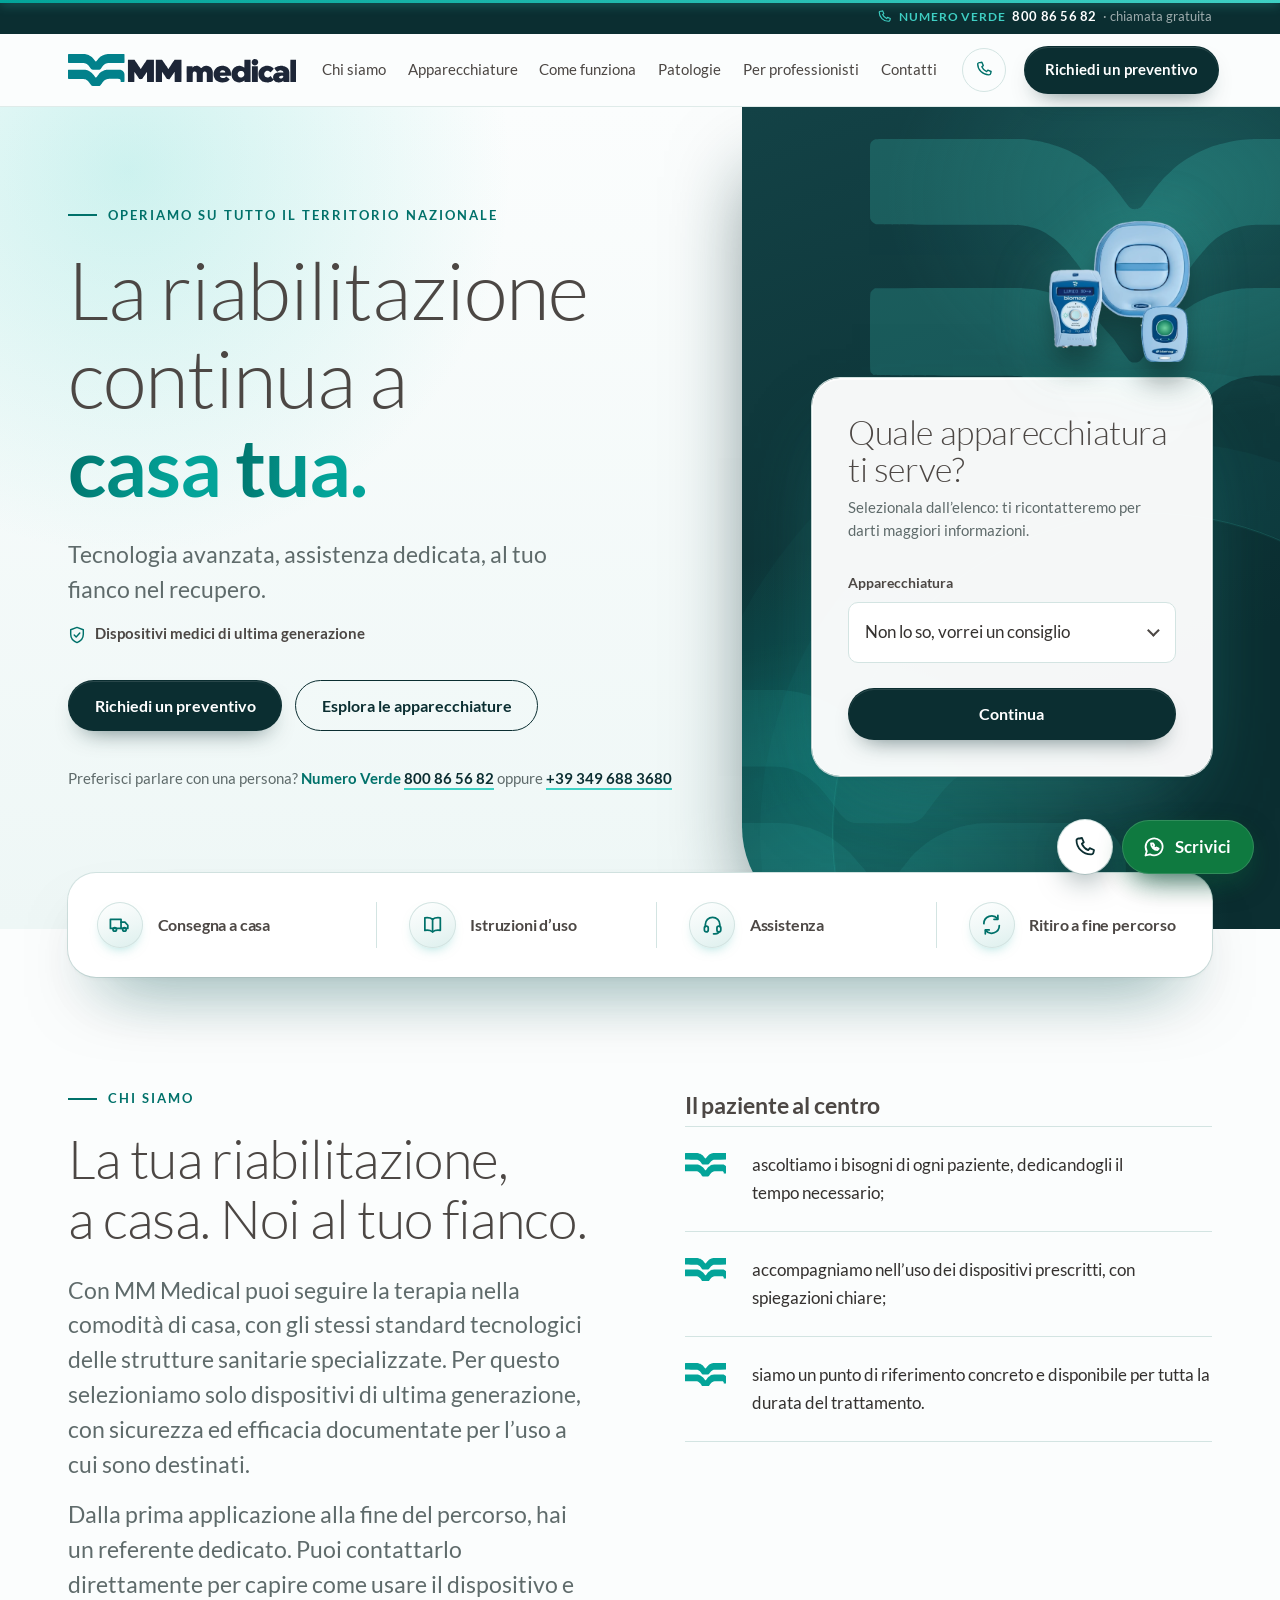
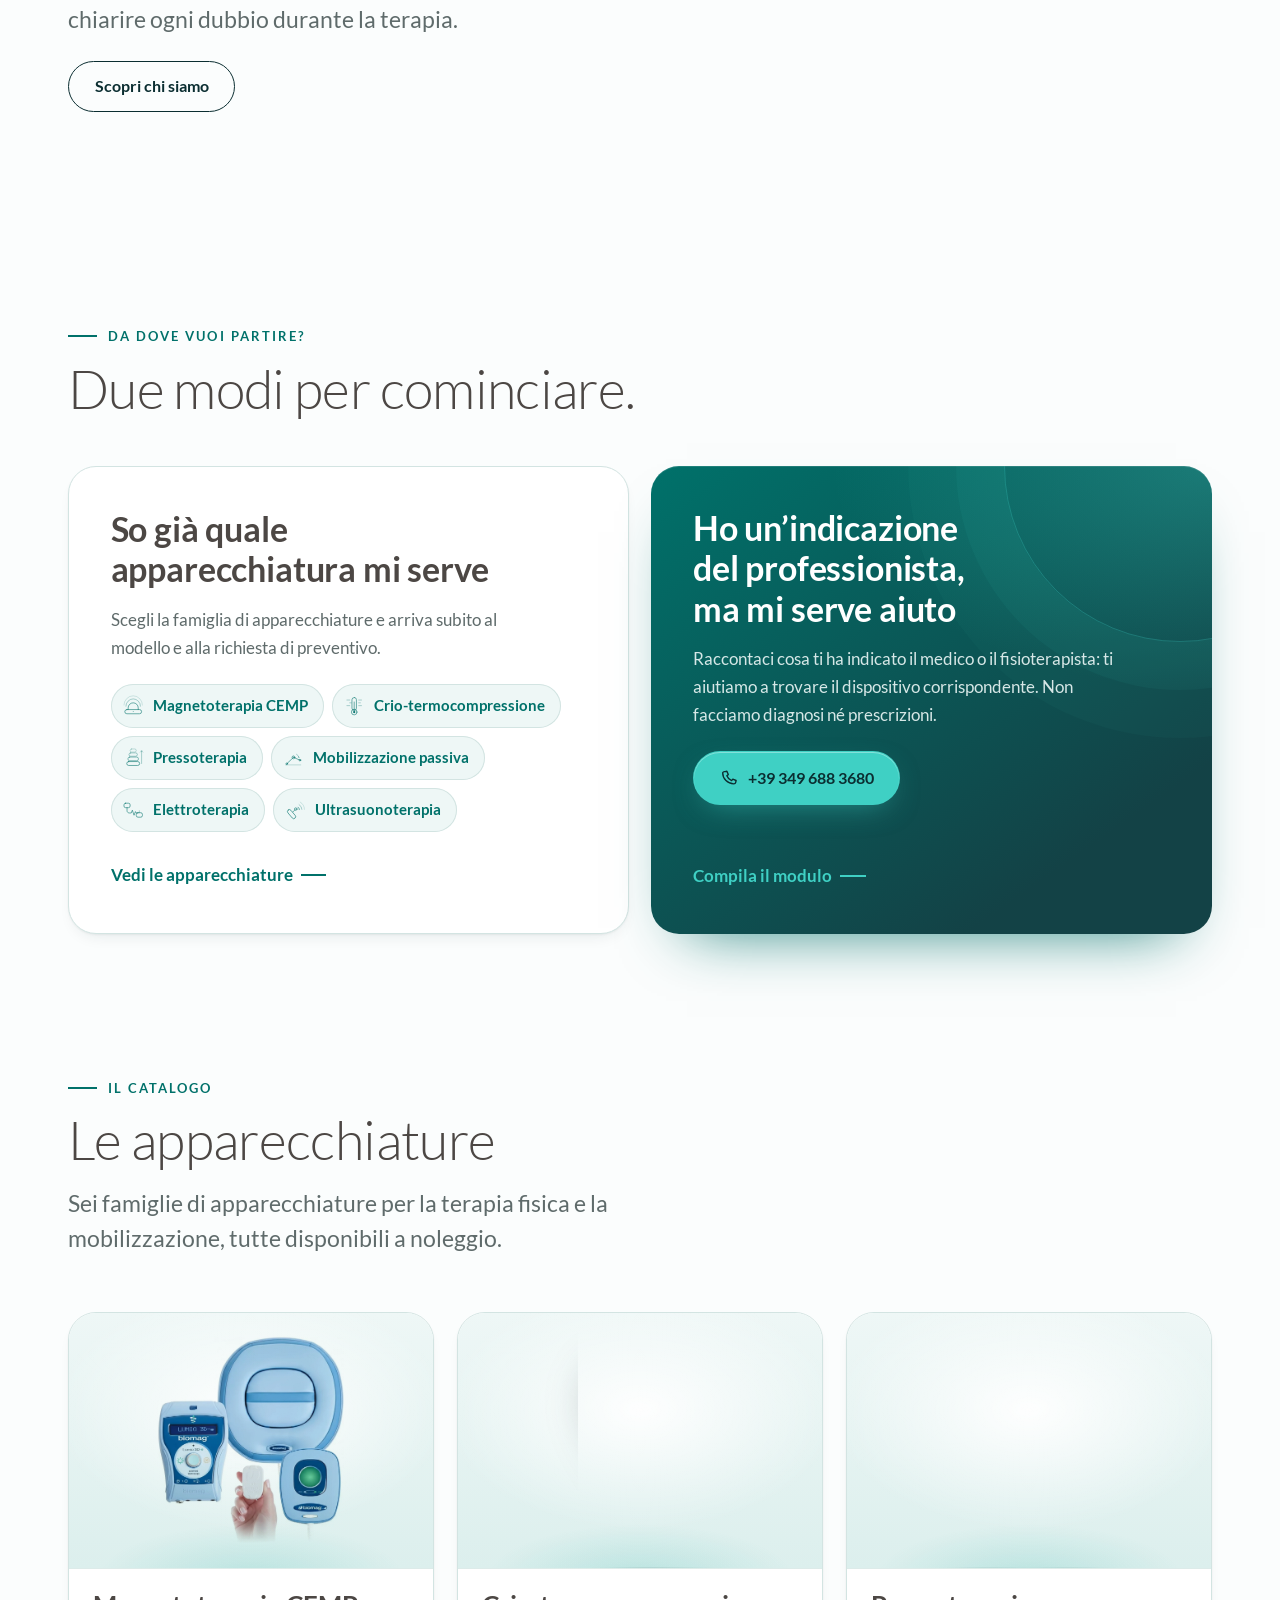
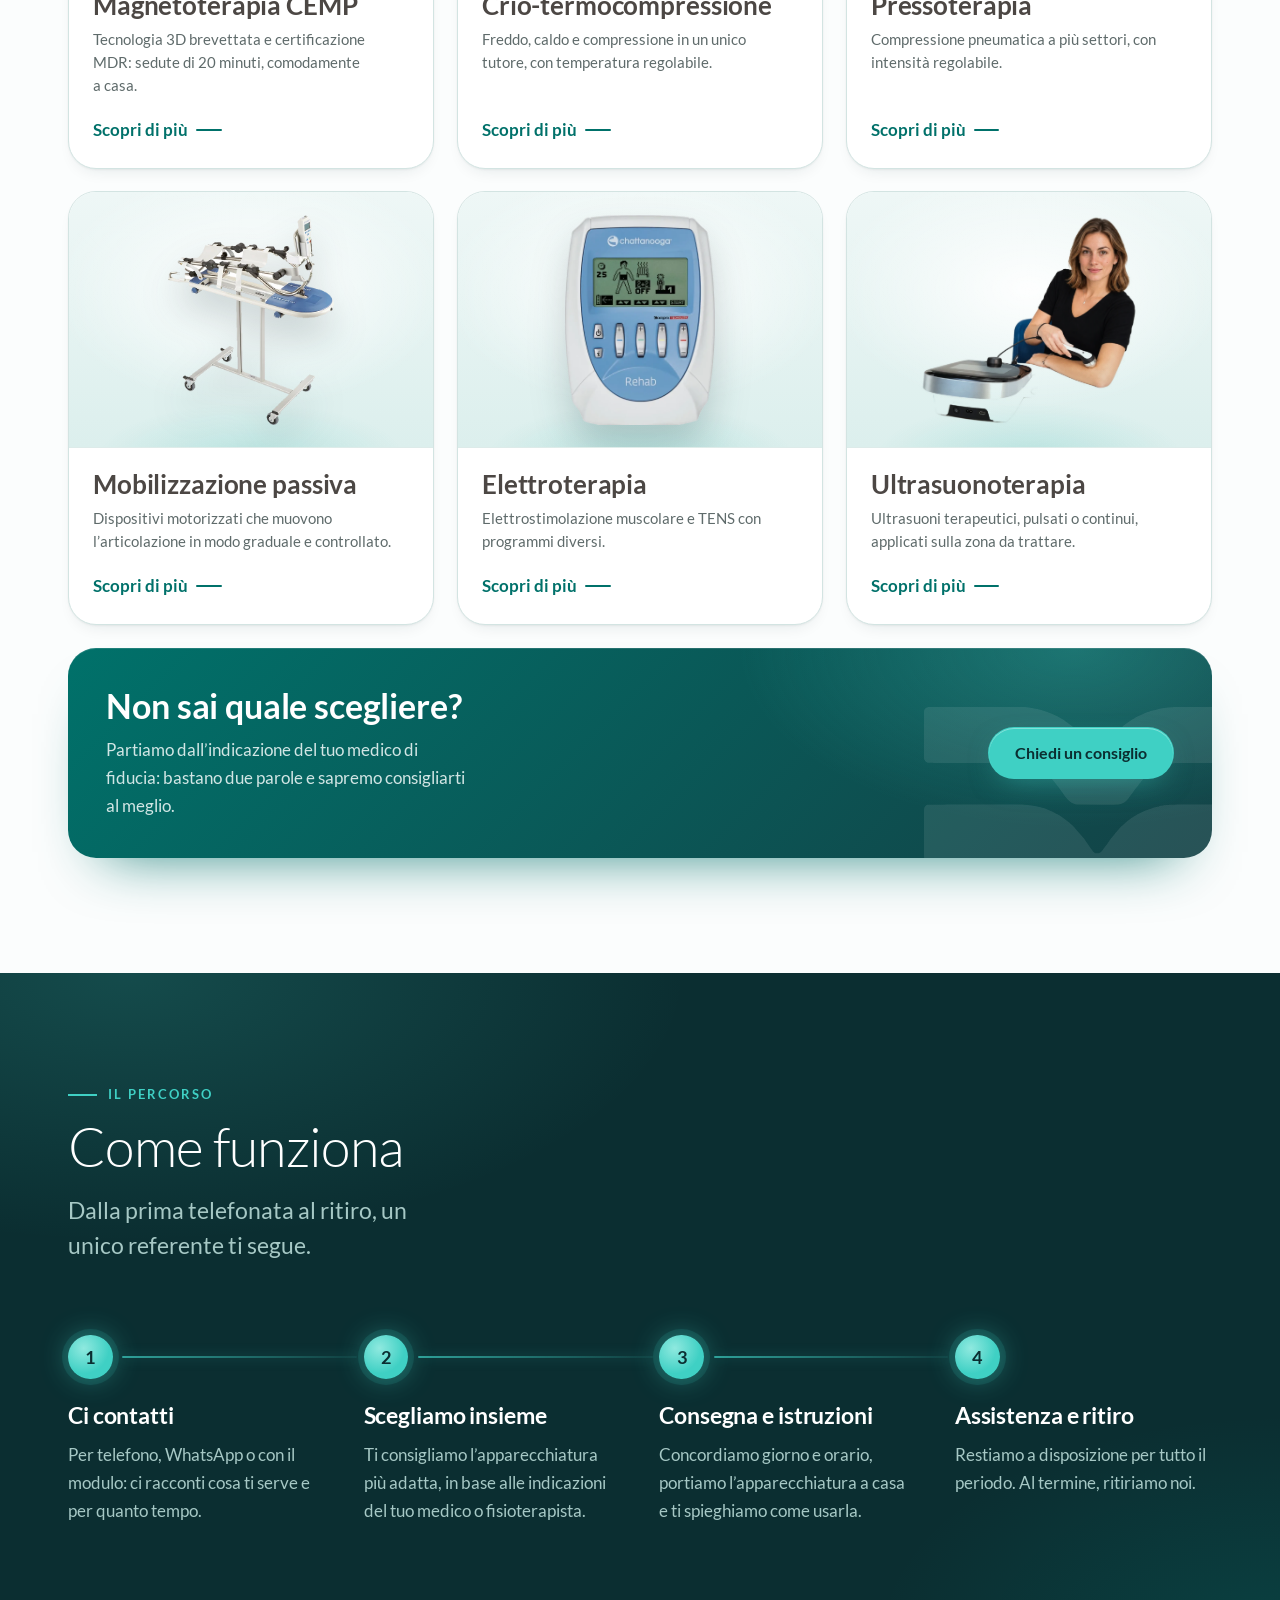
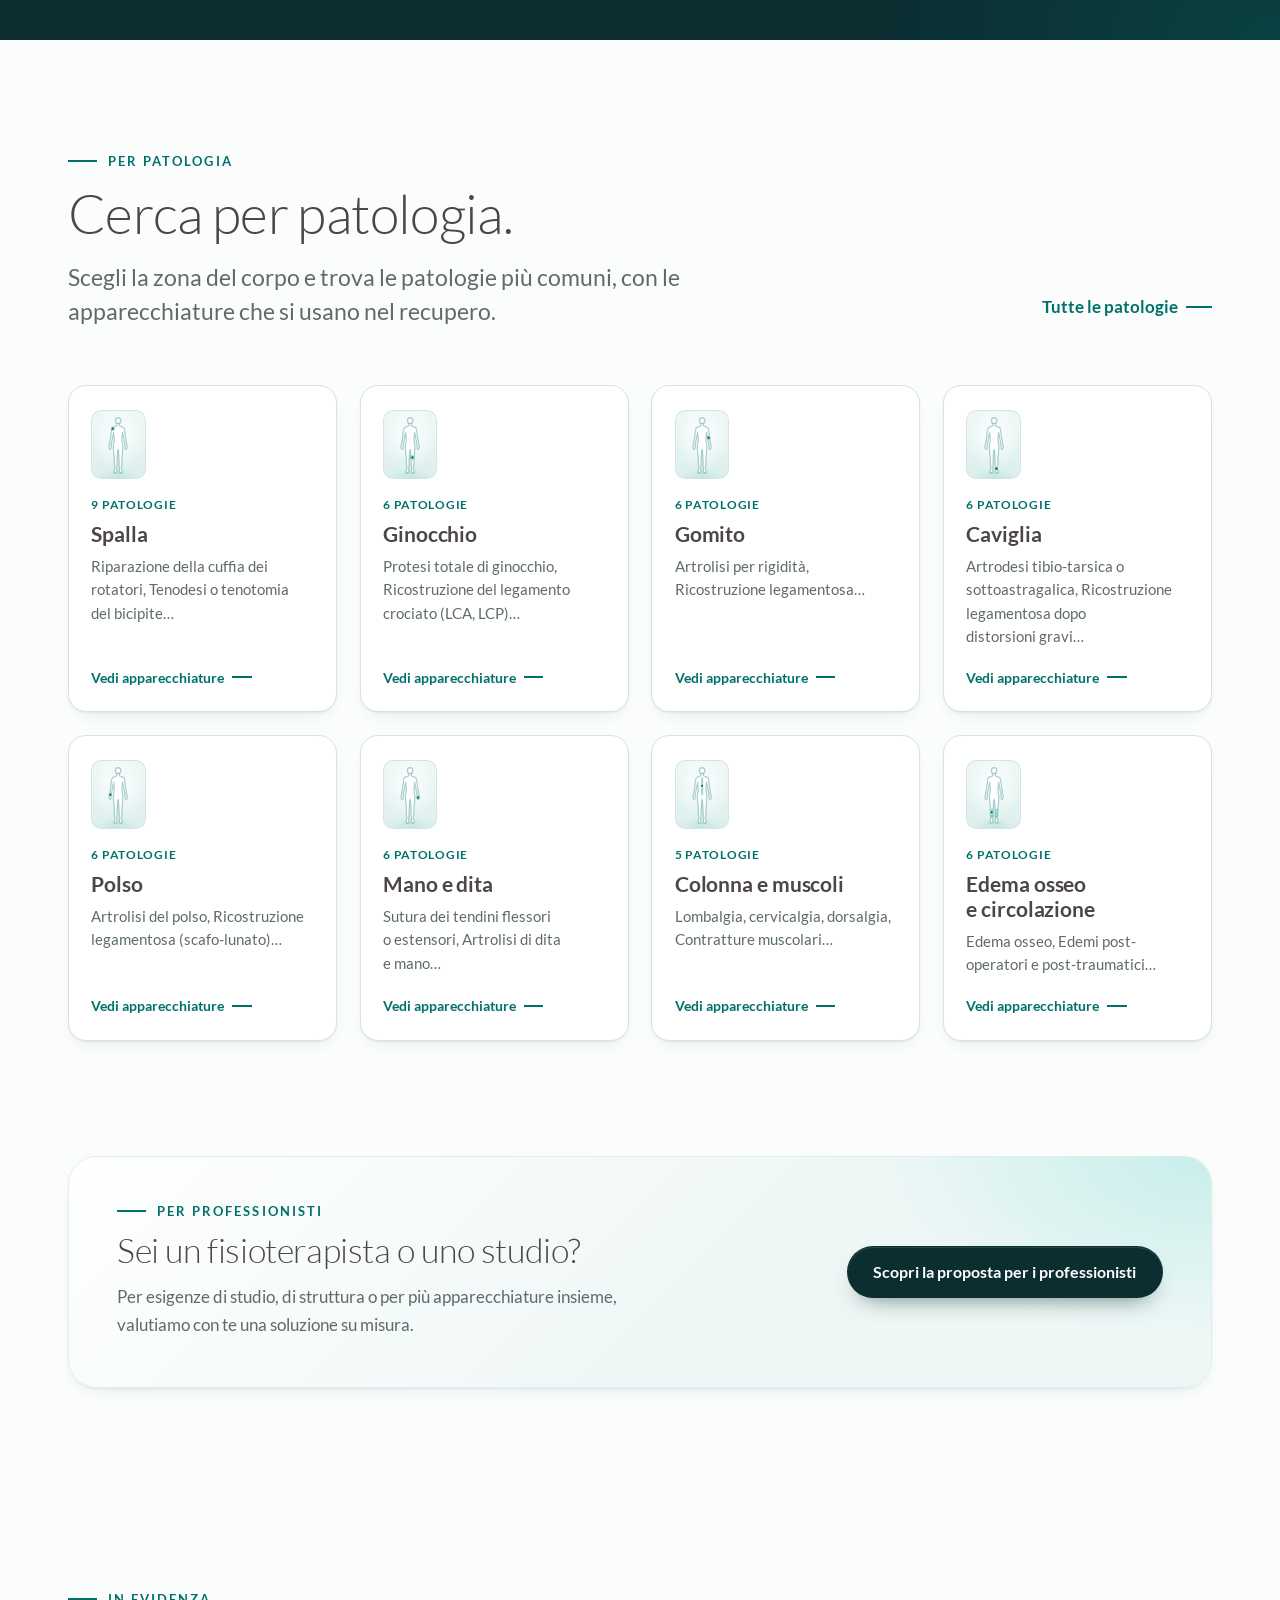
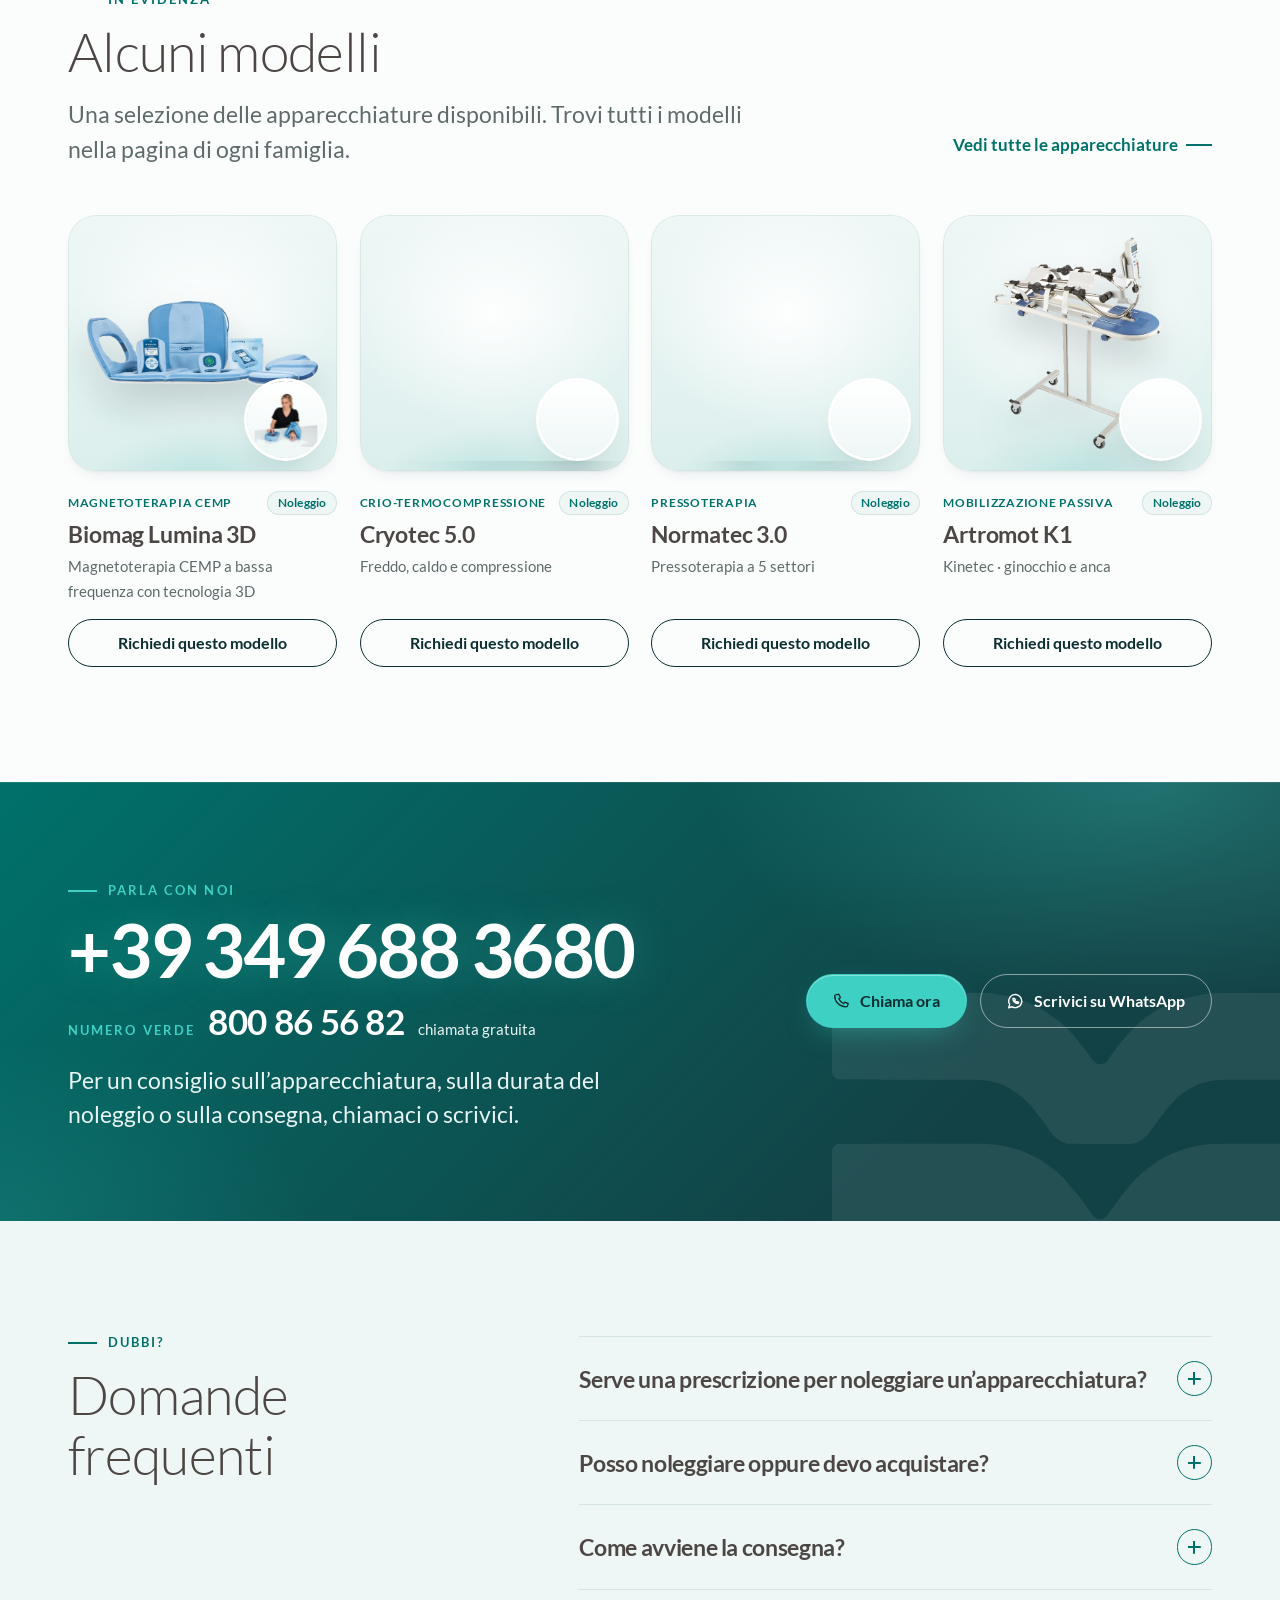
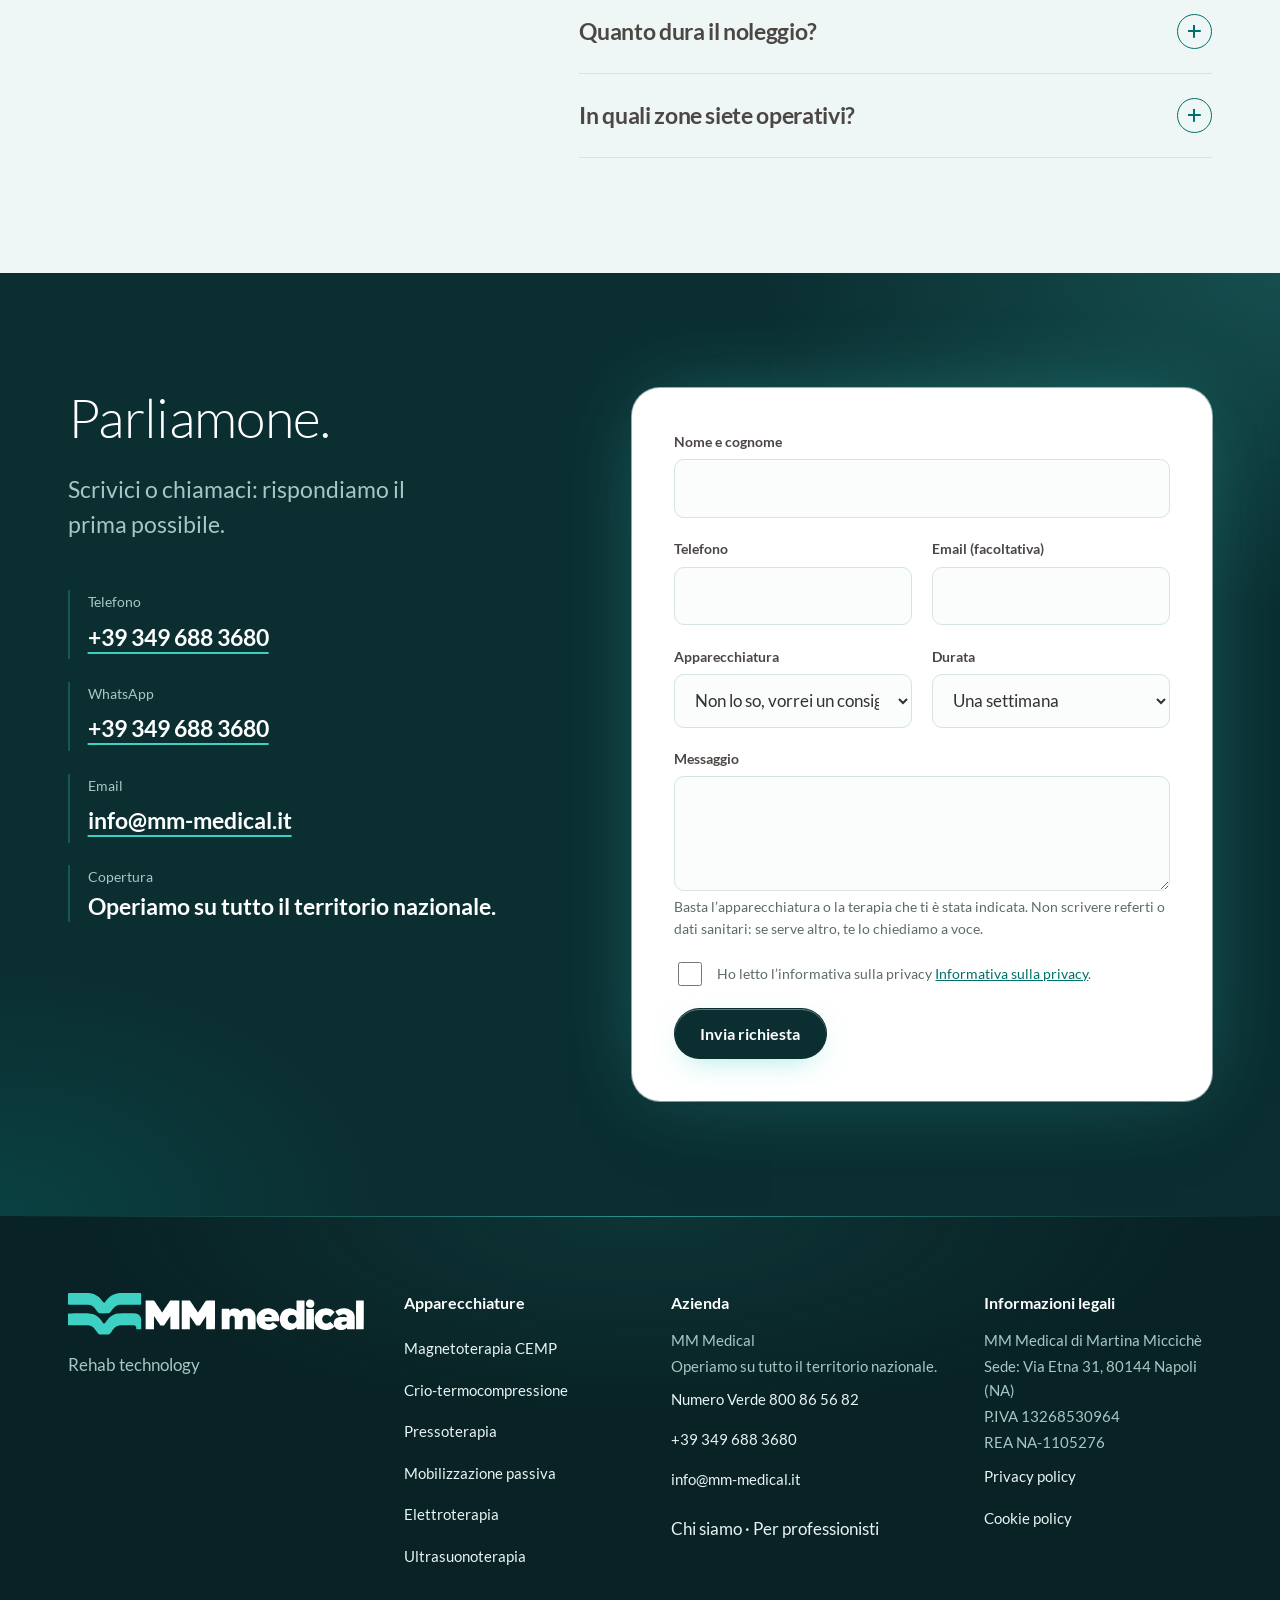
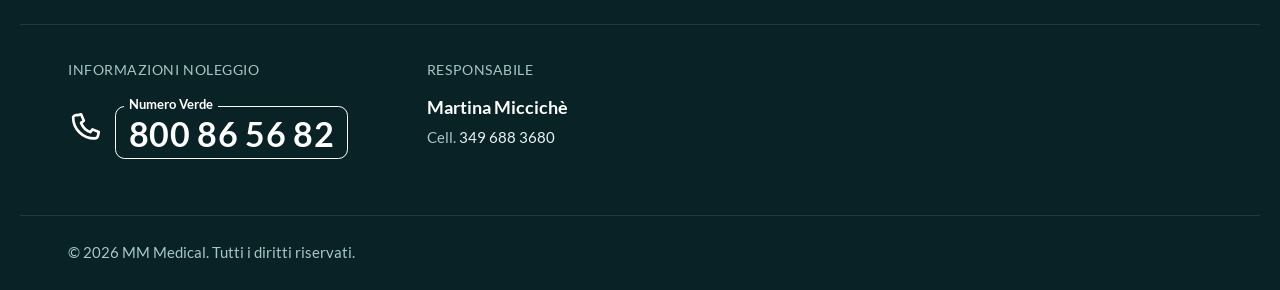
==== commit 309a570b: "Readable button on form success screen (built from launch 4a3f874)" ====
--- a/index.html
+++ b/index.html
@@ -31,5 +31,5 @@
           else if (!here && prev) name(photo(prev, true), prev);
         });
       })();
-    </script><link rel="alternate" hreflang="it" href="https://www.mm-medical.it/"><link rel="alternate" hreflang="x-default" href="https://www.mm-medical.it/"><meta property="og:type" content="website"><meta property="og:locale" content="it_IT"><meta property="og:site_name" content="MM Medical"><meta property="og:title" content="MM Medical | Noleggio apparecchiature per la riabilitazione"><meta property="og:description" content="Noleggio di apparecchiature per la terapia fisica e la mobilizzazione, con consegna, istruzioni d’uso e assistenza. Operiamo su tutto il territorio nazionale."><meta property="og:url" content="https://www.mm-medical.it/"><meta property="og:image" content="https://www.mm-medical.it/og.jpg"><meta property="og:image:width" content="1200"><meta property="og:image:height" content="630"><meta property="og:image:alt" content="MM Medical: noleggio di apparecchiature per la riabilitazione"><meta name="twitter:card" content="summary_large_image"><meta name="twitter:image" content="https://www.mm-medical.it/og.jpg"><script type="application/ld+json">{"@context":"https://schema.org","@type":"LocalBusiness","name":"MM Medical","url":"https://www.mm-medical.it","telephone":"+39 349 688 3680","email":"info@mm-medical.it","description":"Noleggio di apparecchiature per la terapia fisica e la mobilizzazione, con consegna, istruzioni d’uso e assistenza. Operiamo su tutto il territorio nazionale.","areaServed":{"@type":"Country","name":"Italia"}}</script><link rel="stylesheet" href="/_astro/Base.Cmo2KmZf.css"><link rel="stylesheet" href="/_astro/index.kRu0GM7B.css"><style>.bodymap[data-astro-cid-vk6je62c]{width:100%;height:auto;display:block;overflow:visible}.ground[data-astro-cid-vk6je62c]{fill:#0b2e3114}.sil[data-astro-cid-vk6je62c],.head[data-astro-cid-vk6je62c]{fill:#fff;stroke:#00716a52;stroke-width:2px;stroke-linejoin:round;vector-effect:non-scaling-stroke}.spine[data-astro-cid-vk6je62c]{fill:none;stroke:#00716a2e;stroke-width:2px;stroke-dasharray:3 6;stroke-linecap:round}.zone[data-astro-cid-vk6je62c]{cursor:pointer;outline:none}.region[data-astro-cid-vk6je62c]{fill:var(--teal-glow);stroke:var(--teal-glow);opacity:0;transition:opacity .3s var(--ease)}.dot[data-astro-cid-vk6je62c]{fill:var(--teal);stroke:#fff;stroke-width:2.5px;transform-box:fill-box;transform-origin:50%;transition:transform .3s var(--ease), fill .3s}.pulse[data-astro-cid-vk6je62c]{fill:none;stroke:var(--teal);stroke-width:1.5px;opacity:0;transform-box:fill-box;transform-origin:50%}.hit[data-astro-cid-vk6je62c]{fill:#0000}.zone[data-astro-cid-vk6je62c].on .region[data-astro-cid-vk6je62c],.zone[data-astro-cid-vk6je62c]:hover .region[data-astro-cid-vk6je62c],.zone[data-astro-cid-vk6je62c]:focus-visible .region[data-astro-cid-vk6je62c]{opacity:.4}.zone[data-astro-cid-vk6je62c].on .dot[data-astro-cid-vk6je62c],.zone[data-astro-cid-vk6je62c]:hover .dot[data-astro-cid-vk6je62c],.zone[data-astro-cid-vk6je62c]:focus-visible .dot[data-astro-cid-vk6je62c]{fill:var(--ink);transform:scale(1.35)}.zone[data-astro-cid-vk6je62c]:focus-visible .hit[data-astro-cid-vk6je62c]{stroke:var(--teal-deep);stroke-width:2px;stroke-dasharray:4 4}.is-mini[data-astro-cid-vk6je62c] .sil[data-astro-cid-vk6je62c],.is-mini[data-astro-cid-vk6je62c] .head[data-astro-cid-vk6je62c]{stroke-width:1.25px}.is-mini[data-astro-cid-vk6je62c] .region[data-astro-cid-vk6je62c]{opacity:.85;fill:var(--teal);stroke:var(--teal)}.is-mini[data-astro-cid-vk6je62c] .dot[data-astro-cid-vk6je62c]{fill:var(--ink);stroke-width:1px;transform:scale(2.4)}.is-mini[data-astro-cid-vk6je62c] .spine[data-astro-cid-vk6je62c]{display:none}.is-figure[data-astro-cid-vk6je62c] .sil[data-astro-cid-vk6je62c],.is-figure[data-astro-cid-vk6je62c] .head[data-astro-cid-vk6je62c]{stroke-width:1.5px}.is-figure[data-astro-cid-vk6je62c] .region[data-astro-cid-vk6je62c]{opacity:.5}.is-figure[data-astro-cid-vk6je62c] .dot[data-astro-cid-vk6je62c]{fill:var(--teal-deep);stroke-width:2px;transform:scale(1.5)}.is-figure[data-astro-cid-vk6je62c] .spine[data-astro-cid-vk6je62c]{display:none}@media (prefers-reduced-motion:no-preference){.is-interactive[data-astro-cid-vk6je62c] .pulse[data-astro-cid-vk6je62c]{animation:bm-pulse 2.6s var(--ease) infinite}.is-interactive[data-astro-cid-vk6je62c] .zone[data-astro-cid-vk6je62c]:nth-of-type(2n) .pulse[data-astro-cid-vk6je62c]{animation-delay:.65s}.is-interactive[data-astro-cid-vk6je62c] .zone[data-astro-cid-vk6je62c]:nth-of-type(3n) .pulse[data-astro-cid-vk6je62c]{animation-delay:1.3s}.is-interactive[data-astro-cid-vk6je62c] .zone[data-astro-cid-vk6je62c]:hover .pulse[data-astro-cid-vk6je62c],.is-interactive[data-astro-cid-vk6je62c] .zone[data-astro-cid-vk6je62c].on .pulse[data-astro-cid-vk6je62c]{animation:none}}@keyframes bm-pulse{0%{opacity:.7;transform:scale(1)}70%,to{opacity:0;transform:scale(3)}}
+    </script><link rel="alternate" hreflang="it" href="https://www.mm-medical.it/"><link rel="alternate" hreflang="x-default" href="https://www.mm-medical.it/"><meta property="og:type" content="website"><meta property="og:locale" content="it_IT"><meta property="og:site_name" content="MM Medical"><meta property="og:title" content="MM Medical | Noleggio apparecchiature per la riabilitazione"><meta property="og:description" content="Noleggio di apparecchiature per la terapia fisica e la mobilizzazione, con consegna, istruzioni d’uso e assistenza. Operiamo su tutto il territorio nazionale."><meta property="og:url" content="https://www.mm-medical.it/"><meta property="og:image" content="https://www.mm-medical.it/og.jpg"><meta property="og:image:width" content="1200"><meta property="og:image:height" content="630"><meta property="og:image:alt" content="MM Medical: noleggio di apparecchiature per la riabilitazione"><meta name="twitter:card" content="summary_large_image"><meta name="twitter:image" content="https://www.mm-medical.it/og.jpg"><script type="application/ld+json">{"@context":"https://schema.org","@type":"LocalBusiness","name":"MM Medical","url":"https://www.mm-medical.it","telephone":"+39 349 688 3680","email":"info@mm-medical.it","description":"Noleggio di apparecchiature per la terapia fisica e la mobilizzazione, con consegna, istruzioni d’uso e assistenza. Operiamo su tutto il territorio nazionale.","areaServed":{"@type":"Country","name":"Italia"}}</script><link rel="stylesheet" href="/_astro/Base.Cmo2KmZf.css"><link rel="stylesheet" href="/_astro/index.C5ijwXr0.css"><style>.bodymap[data-astro-cid-vk6je62c]{width:100%;height:auto;display:block;overflow:visible}.ground[data-astro-cid-vk6je62c]{fill:#0b2e3114}.sil[data-astro-cid-vk6je62c],.head[data-astro-cid-vk6je62c]{fill:#fff;stroke:#00716a52;stroke-width:2px;stroke-linejoin:round;vector-effect:non-scaling-stroke}.spine[data-astro-cid-vk6je62c]{fill:none;stroke:#00716a2e;stroke-width:2px;stroke-dasharray:3 6;stroke-linecap:round}.zone[data-astro-cid-vk6je62c]{cursor:pointer;outline:none}.region[data-astro-cid-vk6je62c]{fill:var(--teal-glow);stroke:var(--teal-glow);opacity:0;transition:opacity .3s var(--ease)}.dot[data-astro-cid-vk6je62c]{fill:var(--teal);stroke:#fff;stroke-width:2.5px;transform-box:fill-box;transform-origin:50%;transition:transform .3s var(--ease), fill .3s}.pulse[data-astro-cid-vk6je62c]{fill:none;stroke:var(--teal);stroke-width:1.5px;opacity:0;transform-box:fill-box;transform-origin:50%}.hit[data-astro-cid-vk6je62c]{fill:#0000}.zone[data-astro-cid-vk6je62c].on .region[data-astro-cid-vk6je62c],.zone[data-astro-cid-vk6je62c]:hover .region[data-astro-cid-vk6je62c],.zone[data-astro-cid-vk6je62c]:focus-visible .region[data-astro-cid-vk6je62c]{opacity:.4}.zone[data-astro-cid-vk6je62c].on .dot[data-astro-cid-vk6je62c],.zone[data-astro-cid-vk6je62c]:hover .dot[data-astro-cid-vk6je62c],.zone[data-astro-cid-vk6je62c]:focus-visible .dot[data-astro-cid-vk6je62c]{fill:var(--ink);transform:scale(1.35)}.zone[data-astro-cid-vk6je62c]:focus-visible .hit[data-astro-cid-vk6je62c]{stroke:var(--teal-deep);stroke-width:2px;stroke-dasharray:4 4}.is-mini[data-astro-cid-vk6je62c] .sil[data-astro-cid-vk6je62c],.is-mini[data-astro-cid-vk6je62c] .head[data-astro-cid-vk6je62c]{stroke-width:1.25px}.is-mini[data-astro-cid-vk6je62c] .region[data-astro-cid-vk6je62c]{opacity:.85;fill:var(--teal);stroke:var(--teal)}.is-mini[data-astro-cid-vk6je62c] .dot[data-astro-cid-vk6je62c]{fill:var(--ink);stroke-width:1px;transform:scale(2.4)}.is-mini[data-astro-cid-vk6je62c] .spine[data-astro-cid-vk6je62c]{display:none}.is-figure[data-astro-cid-vk6je62c] .sil[data-astro-cid-vk6je62c],.is-figure[data-astro-cid-vk6je62c] .head[data-astro-cid-vk6je62c]{stroke-width:1.5px}.is-figure[data-astro-cid-vk6je62c] .region[data-astro-cid-vk6je62c]{opacity:.5}.is-figure[data-astro-cid-vk6je62c] .dot[data-astro-cid-vk6je62c]{fill:var(--teal-deep);stroke-width:2px;transform:scale(1.5)}.is-figure[data-astro-cid-vk6je62c] .spine[data-astro-cid-vk6je62c]{display:none}@media (prefers-reduced-motion:no-preference){.is-interactive[data-astro-cid-vk6je62c] .pulse[data-astro-cid-vk6je62c]{animation:bm-pulse 2.6s var(--ease) infinite}.is-interactive[data-astro-cid-vk6je62c] .zone[data-astro-cid-vk6je62c]:nth-of-type(2n) .pulse[data-astro-cid-vk6je62c]{animation-delay:.65s}.is-interactive[data-astro-cid-vk6je62c] .zone[data-astro-cid-vk6je62c]:nth-of-type(3n) .pulse[data-astro-cid-vk6je62c]{animation-delay:1.3s}.is-interactive[data-astro-cid-vk6je62c] .zone[data-astro-cid-vk6je62c]:hover .pulse[data-astro-cid-vk6je62c],.is-interactive[data-astro-cid-vk6je62c] .zone[data-astro-cid-vk6je62c].on .pulse[data-astro-cid-vk6je62c]{animation:none}}@keyframes bm-pulse{0%{opacity:.7;transform:scale(1)}70%,to{opacity:0;transform:scale(3)}}
 </style></head><body><div id="intro" aria-hidden="true"><div class="bg"></div><div class="stage"><div class="clip"><svg class="il" viewBox="99.5 168.3 1407.2 197.2" role="img" aria-label xmlns="http://www.w3.org/2000/svg"><path fill="var(--logo-mark, #02818B)" fill-rule="evenodd" d="M 103 168.5 c -1.67 0.67 -2.67 1.33 -3.17 2.67 -0.33 0.67 -0.33 1 -0.33 24.5 0 15.67 0 24 0.17 24.33 0.5 1.5 2 3 3.67 3.5 0.33 0.17 13.83 0.17 45.5 0.33 26.67 -0 45.83 -0 47 0.17 3.33 0.17 9 1.5 12.5 2.83 3.83 1.33 9.83 5.33 14.17 9.33 3 2.67 3.67 3.33 6.83 7.33 1.5 2 3 3.83 3.33 4.17 1 1.33 5.67 7.67 7.17 10 0.83 1.17 3.33 3.67 4.67 4.67 1.33 0.83 3.17 1.83 4.83 2.17 l 1.33 0.33 20.17 0.17 c 11.67 -0 20.67 -0 21.17 -0.17 4.17 -0.83 7.67 -3 10 -6.33 0.5 -0.67 1.17 -1.67 1.5 -2.17 0.33 -0.33 1.67 -2 2.83 -3.67 1.17 -1.67 2.5 -3.5 3 -4.17 0.67 -0.67 1.67 -2 2.33 -2.83 2.5 -3.33 7.5 -9 10 -11.17 3.17 -2.83 8.17 -5.83 12.5 -7.67 3.33 -1.33 8.67 -2.5 12.67 -2.83 1.5 -0.17 17.5 -0.17 49.67 -0.17 l 47.5 -0.17 0.83 -0.33 c 1.33 -0.67 1.83 -1.17 2.5 -2.33 l 0.5 -1 0 -23.17 c 0 -12.67 -0.17 -23.67 -0.17 -24.33 -0.17 -1.83 -0.67 -2.67 -2.17 -3.5 l -1 -0.67 -48 -0 c -29.33 -0 -49.17 -0 -51.17 0.17 -5.67 0.33 -10.67 1 -17 2.67 -6.5 1.5 -9.5 2.67 -16.5 6 -5.5 2.67 -12.67 7.5 -16.17 10.83 -0.33 0.5 -1.83 1.83 -3.33 3.33 -1.5 1.33 -3.5 3.33 -4.33 4.5 -2.83 3.17 -8.5 10.5 -11.33 14.67 -1.67 2.67 -3 3.33 -5.67 3.33 -2.17 -0 -3.33 -0.83 -5.33 -3.67 -3.33 -4.67 -3.67 -5.17 -6.83 -9 -1.33 -1.67 -2.67 -3.33 -3 -3.67 -2.5 -3.33 -7.83 -8.67 -11.5 -11.5 -0.33 -0.17 -1.17 -0.83 -1.83 -1.33 -0.67 -0.5 -2 -1.5 -2.83 -2 -0.83 -0.67 -2.17 -1.5 -3 -2.17 -1.67 -1 -4.5 -2.67 -6.33 -3.5 -0.67 -0.33 -2.5 -1.17 -3.83 -1.83 -3.33 -1.5 -6.83 -2.67 -10.33 -3.67 -0.83 -0.17 -2.17 -0.5 -3 -0.67 -1 -0.33 -2.33 -0.67 -3.17 -0.83 -0.83 -0.17 -2 -0.33 -2.33 -0.5 -0.33 -0 -2.5 -0.33 -4.67 -0.67 l -3.83 -0.5 -47.83 -0 c -38.83 -0 -47.83 -0 -48.33 0.17z M 117.17 265 l -14.5 -0 -0.83 0.67 c -0.5 0.33 -1.17 1 -1.33 1.33 -1 1.17 -1 -0.5 -1 26.17 0 27.67 -0.17 25.83 1.33 27.17 1.33 1.33 -3.33 1.17 47.33 1.33 32 -0 45.5 -0 46.83 0.17 3 0.33 8 1.33 10.67 2.33 2.5 0.83 6.67 2.83 7.83 3.67 2 1.5 3.83 2.67 5 3.5 3.5 2.5 4.83 3.67 7.67 7.33 1.17 1.5 3.67 4.5 5.17 6.33 1.67 2.17 4.5 6 5.67 8.17 0.5 0.83 1.5 2.17 2.33 3.17 0.67 1 1.67 2.33 2.17 3 1.5 2.33 3 3.5 5.83 5 2.33 1.17 1.83 1.17 22.67 1.17 19.67 -0 22.5 -0.17 24.17 -0.67 2.33 -0.67 5.67 -3.17 6.83 -5 1.17 -1.67 2.83 -4.17 4.33 -6.33 1.17 -1.5 2.5 -3.33 3 -4.17 2.83 -3.83 3.33 -4.67 4.5 -6.33 0.83 -1 2 -2.33 2.5 -3.17 0.67 -0.83 1.5 -1.83 1.83 -2.17 1.83 -2.5 5.67 -6 8.5 -7.83 0.83 -0.5 1.67 -1 1.83 -1.17 0.17 -0.17 0.83 -0.5 1.5 -0.83 0.5 -0.33 1.17 -0.67 1.67 -1 3.33 -2.33 11.17 -4.5 17.5 -5 4.33 -0.33 60.83 -0.33 64.83 -0 3.5 0.33 4.67 0.67 7 2.67 1.83 1.67 2.83 3.17 3.33 4.67 0.67 1.83 0.83 3 0.83 7 0 3.17 0 3.5 0.33 3.83 l 0.33 0.33 10.67 0.17 c 11.5 -0 11.67 -0 12.17 -0.83 0.17 -0.5 0.33 -42.33 0 -45.67 -0.33 -5 -1 -7.67 -3.17 -11.83 -3.83 -7.67 -8.5 -11.83 -18 -15.5 -2 -0.83 -5.33 -1.5 -9 -1.67 -3.17 -0.17 -60.83 -0.17 -70.17 -0 -3.83 -0 -7.33 0.17 -7.67 0.33 -0.5 -0 -2 0.33 -3.5 0.5 -1.33 0.17 -3.33 0.5 -4.17 0.83 -0.83 0.17 -2 0.5 -2.33 0.5 -2 0.33 -9 2.67 -12 4 -6 2.83 -7.33 3.5 -10 5.33 -4.5 2.83 -5.5 3.67 -10.33 7.83 -3.33 2.83 -3.67 3.17 -7.67 8 -0.83 1 -2.17 2.67 -3.17 4 -1 1.17 -2.5 3 -3.33 4.17 -0.67 1.17 -1.83 2.67 -2.17 3.17 -0.5 0.67 -1.67 2.33 -2.67 3.5 -3.67 5.33 -4.33 6 -7.33 6 -1.5 -0 -2.5 -0.33 -3.33 -1.17 -1.33 -1.33 -4.5 -5.83 -7.83 -10.67 -1.17 -1.83 -2.33 -3.5 -3.5 -4.67 -1.67 -1.83 -4.67 -5.33 -7.17 -8.17 -1 -1.5 -1.67 -2 -3.5 -3.67 -0.83 -0.67 -2 -1.67 -2.67 -2.33 -3.33 -2.83 -9.67 -7.33 -12 -8.33 -0.33 -0.17 -1.17 -0.5 -1.83 -1 -1.5 -0.83 -5.17 -2.5 -7 -3.17 -0.83 -0.33 -2.17 -0.83 -2.83 -1.17 -0.83 -0.33 -2.17 -0.67 -3 -0.83 -0.83 -0.17 -2 -0.5 -2.67 -0.67 -4.67 -1.33 -10.17 -2.17 -15.33 -2.33 -3.5 -0.17 -53.17 -0.17 -81.17 -0z"></path><path fill="var(--logo-word, #1D2637)" fill-rule="evenodd" d="M 1249 199.17 c -3.5 0.33 -8.17 2.5 -10.5 4.67 -1.5 1.33 -4 4.5 -4.67 5.83 -2 4 -2.67 8.83 -1.83 14 0.83 4.17 3.5 8.33 7.17 11.17 3.83 2.83 7 3.67 12.5 3.67 7.17 -0 12.67 -2.67 16.33 -8 1.5 -2.5 2.83 -5.67 3.17 -7.83 0.17 -0.5 0.17 -1.67 0.33 -2.33 0.83 -6 -3 -14.33 -8.17 -17.67 -4.33 -2.67 -9.5 -4 -14.33 -3.5z M 469.33 204.33 l -0.5 0.5 0 67.5 0.17 67.33 0.33 0.33 c 0.17 0.17 0.83 0.33 2.67 0.33 2.83 0.17 35.5 0.17 35.83 -0 0.83 -0.17 0.83 0.83 0.83 -30.83 0 -28.17 0 -30 0.33 -30.33 0.33 -0.5 0.67 -0.33 1.5 1.17 0.33 0.67 1.33 2 2.17 3.33 2.17 2.67 2.67 3.5 5.33 7.33 1 1.67 2.17 3.5 2.5 4 2 3.17 5.5 8.33 6.83 10.17 0.83 1.33 1.83 2.83 2.5 3.5 0.5 0.83 2.67 4 4.67 7 2.17 3.17 4 6 4.33 6.33 0.33 0.33 1 0.67 1.67 0.83 0.83 0.33 1.17 0.33 7.33 0.33 5.67 -0 6.5 -0 7.17 -0.33 0.67 -0.33 2 -1.67 3 -3.17 0.5 -0.5 1.67 -2.5 3 -4.17 1.17 -1.83 2.67 -4 3.33 -5 1.67 -2.5 3.5 -5.17 4.17 -6.33 0.83 -1.33 4.5 -6.67 5.83 -8.67 0.67 -0.83 1.5 -2 1.83 -2.67 0.83 -1 3.17 -4.67 4.83 -7.33 1.83 -2.67 4.33 -6.33 4.67 -6.5 0.83 -0.5 0.83 -1.83 0.83 30.33 0.17 21.5 0.17 30.17 0.33 30.5 0.17 0.17 0.33 0.33 0.67 0.5 0.17 -0 9.5 -0 20.67 -0 l 20.17 -0 0.33 -0.33 0.5 -0.33 0 -67.5 0 -67.33 -0.5 -0.5 -0.5 -0.33 -20.83 -0 c -14.33 -0 -21 -0 -21.33 0.17 -0.83 0.33 -1.67 1.67 -7.17 9.67 -1.5 2.17 -3.83 5.67 -5.33 7.67 -1.33 2.17 -2.67 4.17 -3 4.5 -0.67 1.17 -2.33 3.67 -2.83 4.67 -0.33 0.5 -0.83 1.33 -1.33 1.83 -5.17 7.5 -8 12 -9.83 14.83 -1 1.5 -2.5 4 -3.5 5.33 -1 1.5 -2.33 3.67 -3 4.67 -1.5 2.33 -2 2.83 -2.5 2.83 -0.33 -0 -2 -2.33 -4.17 -5.83 -0.33 -0.67 -1.5 -2.33 -2.5 -3.67 -1 -1.33 -2.33 -3.5 -3.33 -4.83 -0.83 -1.33 -2.5 -3.83 -3.67 -5.67 -1.17 -1.67 -2.67 -4 -3.5 -5.17 -5.83 -8.67 -9.5 -14.17 -12.67 -18.83 -1 -1.5 -2.67 -3.83 -3.67 -5.33 -3.67 -5.33 -4.33 -6.17 -4.83 -6.5 l -0.5 -0.33 -19.5 -0 -19.5 -0 -0.33 0.33z M 1187.33 204.17 c -0.33 0.17 -0.5 0.33 -0.5 0.5 -0.17 -0 -0.17 11 -0.33 24.17 0 17.83 -0.17 24.17 -0.17 24.17 -0.5 0.33 -0.67 0.17 -1.83 -0.83 -1.5 -1.33 -4 -3.33 -5.5 -4 -0.5 -0.33 -1.67 -1 -2.33 -1.33 -2 -1.33 -5.83 -3 -7.67 -3.67 -2.17 -0.67 -8 -1.83 -10.33 -2 -3.17 -0.33 -6.5 -0 -10.5 0.67 -6.33 1 -7.67 1.33 -12.83 3.67 -2 1 -7.17 4 -8.33 4.83 -4.17 3.33 -7.5 6.83 -11.17 11.5 -2.5 3.33 -6 11.5 -7.33 17.5 -2.5 10.33 -2.17 19.33 1.33 31.67 0.33 1.33 1.83 4.5 3.33 7.67 0.83 1.67 1.33 2.33 4 6.17 4.5 6.33 11.5 11.83 19 15 7.17 3 12.33 4 20.33 3.83 8.83 -0.33 15.33 -2.33 22.5 -7 1.17 -0.83 4.67 -3.67 5.83 -4.67 1.83 -1.83 2 -1.5 2.5 5 0.17 2.83 0.33 3.33 1 3.67 0.17 0.17 4.83 0.17 17.83 0.17 l 17.67 -0 0.33 -0.33 0.5 -0.5 0 -67.5 0 -67.5 -0.33 -0.5 -0.5 -0.33 -17.67 -0 c -9.83 -0 -17.83 -0 -18 -0 -0.33 -0.17 -0.67 -0 -0.83 -0z m -17.17 68.83 c 1.33 0.17 2.83 0.5 3.33 0.67 0.5 0.33 1.17 0.5 1.5 0.5 0.83 0.17 3.67 2.5 5.33 4.17 5.17 5.17 7.17 12.83 5 20.17 -1.17 3.33 -2 5.17 -3.83 7.17 -2.17 2.33 -4.33 3.83 -7.83 5.67 -4.67 2.17 -11 2.17 -16.33 -0.17 -2 -0.83 -5 -2.83 -6.5 -4.5 -2.5 -2.67 -3.83 -5 -5.17 -9.83 l -0.5 -1.83 0 -3.33 0.17 -3.5 0.67 -1.67 c 0.33 -1 1 -2.33 1.33 -3 0.5 -0.67 1.17 -1.83 1.5 -2.5 1.17 -2.17 4.5 -5.17 7 -6.5 3.67 -1.83 9.5 -2.5 14.33 -1.5z M 641 204.5 l -0.33 0.33 -0.17 67.33 0 67.33 0.5 0.5 0.33 0.33 9.5 -0 c 5.17 -0 13.5 -0 18.5 0.17 8.67 -0 9 -0 9.33 -0.33 l 0.33 -0.33 0 -29 c 0.17 -15.83 0.17 -29.5 0.33 -30.17 0.17 -2.33 0.5 -2 3.33 2.33 3 4.17 4 5.83 5.5 7.83 0.83 1 2.5 3.67 4 5.67 1.33 2 3 4.5 3.67 5.5 0.67 1 1.83 2.5 2.33 3.33 0.67 1 1.33 2.17 1.67 2.5 0.33 0.5 2.33 3.5 4.33 6.5 4.67 6.83 5.17 7.5 6.17 8.17 1 0.67 1.5 0.67 8.17 0.67 6.5 -0.17 6.5 -0.17 8.17 -1.5 1.17 -1.17 6.17 -8.17 7 -10 0.33 -0.33 1.17 -1.67 2 -3 0.83 -1.17 2.17 -3.17 3.17 -4.5 0.83 -1.33 2.17 -3.17 2.67 -4.17 1.67 -2.17 4.5 -6.33 5.5 -8.17 2.17 -3.5 2.5 -4 3.33 -5.17 0.5 -0.5 1.17 -1.5 1.5 -2 0.5 -0.5 1.5 -2 2.33 -3.17 1.67 -2.5 2.17 -2.83 2.5 -2.17 0.17 0.5 0.33 15.17 0.17 44.83 0 10.5 0 15.5 0.17 15.67 0.17 0.17 0.5 0.33 0.83 0.5 0.67 0.17 40 0.17 40.33 -0 0.83 -0.17 0.83 3.67 0.83 -67.83 0 -48.5 0 -67.17 -0.17 -67.5 -0.17 -0.33 -0.33 -0.5 -0.5 -0.67 -0.33 -0.17 -37.5 -0.17 -40.17 -0 -2.17 0.17 -2.67 0.33 -3.83 2.17 -2.17 3.5 -3.67 5.67 -4.67 7.17 -1.17 1.33 -2.67 3.5 -4.17 6.17 -0.33 0.67 -1.33 2.17 -2.17 3.17 -1.83 2.67 -4.5 6.67 -6.67 9.83 -0.83 1.33 -1.83 3 -2.33 3.5 -0.33 0.67 -1.5 2.33 -2.33 3.67 -1.67 2.5 -2.67 3.83 -6 8.67 -1.17 1.67 -2.67 4 -3.5 5.17 -4 6.33 -4.33 6.83 -5.17 6.33 0 -0.17 -0.67 -0.83 -1.17 -1.67 -0.5 -0.83 -1.17 -2.17 -1.67 -2.83 -1.5 -2.33 -5.33 -7.83 -8.5 -12.83 -1.83 -2.5 -4 -5.67 -5 -7.17 -1.67 -2.5 -2.5 -3.67 -4 -6.33 -0.5 -0.67 -1.33 -2 -2 -2.83 -0.67 -0.83 -1.5 -2 -2 -2.5 -1.83 -2.67 -5 -7.33 -7.83 -11.5 -3 -4.83 -4.67 -7 -5.33 -7.5 -0.67 -0.67 -3.67 -0.83 -21.67 -0.83 -16.33 -0 -16.83 -0 -17.17 0.33z M 1470.17 204.67 c -0.17 0.33 -0.33 3.67 -0.33 67.5 0 36.83 0 67.33 0.17 67.67 0 0.33 0.17 0.5 0.33 0.67 0.33 0.17 5.17 0.17 17.67 0.17 17.33 -0 17.33 -0 17.83 -0.33 0.17 -0.17 0.5 -0.5 0.5 -0.67 0.17 -0.33 0.17 -24.33 0.17 -53.5 0 -29.17 0 -55.83 0 -59.33 0.17 -3.5 0.17 -9.67 0 -14 l 0 -7.67 -0.5 -0.5 -0.5 -0.5 -17.5 -0 -17.5 -0 -0.33 0.5z M 1045.83 241.17 c -0.33 -0 -1.5 0.17 -2.67 0.33 -1.33 0.17 -2.67 0.33 -3.17 0.5 -1.17 -0 -6.33 1.33 -8 1.83 -10 3.33 -18.17 9 -24.5 17 -3.67 4.5 -7 10.67 -8.5 16.17 -0.33 1 -0.67 2.17 -0.83 2.83 -0.33 1.33 -1.17 5.17 -1.33 7 -0.5 4.17 0 14 0.67 17 0.17 0.33 0.33 1.17 0.5 1.67 0 0.67 0.5 2 0.83 3.17 0.5 1.17 1 2.67 1.17 3.17 1 3 3.17 7 6.33 11.33 3.83 5.33 5.17 6.67 10.17 10.5 4 2.83 6.5 4.33 11 6 7.83 3.33 14.33 4.5 24.5 4.33 7.83 -0 12.67 -0.67 20.33 -2.83 2.33 -0.67 6.83 -2.67 9.33 -4 1.33 -0.83 6 -3.83 7.17 -4.83 2.67 -2.17 7.5 -7.17 7.5 -7.67 0 -0.5 -1.33 -1.83 -4.67 -4.33 -1.5 -1.17 -3 -2.33 -3.33 -2.67 -0.5 -0.33 -1.17 -1 -1.67 -1.33 -0.67 -0.33 -1.5 -1 -2.17 -1.5 -6.33 -4.83 -9.83 -7.5 -10.5 -7.5 -0.17 -0 -1.17 0.83 -2.67 2.33 -4.33 4.17 -7 5.67 -12.5 6.5 -4 0.67 -8 0.33 -11.83 -0.67 -4.67 -1.33 -9.67 -5.67 -11.17 -9.5 -0.17 -0.67 -0.5 -1.33 -0.5 -1.5 -0.33 -0.67 0.17 -1.17 0.83 -1.33 0.33 -0.17 14.17 -0.17 30.83 -0.17 32.5 -0 35.83 -0 36.17 -0.17 0.5 -0.17 0.67 -1 1 -4.17 0.67 -6.33 0 -15.83 -1.67 -20.83 -0.17 -0.83 -0.83 -2.5 -1.17 -3.67 -1 -3.17 -1.67 -4.67 -3.67 -8.33 -1.5 -2.5 -2.67 -4.17 -4.17 -6 -0.83 -0.83 -1.83 -2.17 -2.5 -2.83 -2.83 -3.5 -7.67 -7 -14 -10.17 -4.17 -2.17 -10.83 -4.33 -15.17 -5 -1 -0 -2.33 -0.33 -3 -0.5 -1 -0.17 -11.33 -0.5 -13 -0.17z m 8.5 27.67 c 4.67 0.67 8.5 2.5 10.83 4.83 1.33 1.5 2.17 2.67 3.17 5.33 1 2.33 0.83 2.83 -0.5 3.17 -1.17 0.17 -31.5 0.17 -32 -0.17 -0.5 -0.33 -0.5 -0.67 0 -2.33 0.67 -2.17 1.83 -4.33 3.33 -5.67 2.83 -2.83 6.5 -4.67 10.33 -5.17 2.33 -0.33 2.5 -0.33 4.83 -0z M 1322 241.17 c -2 0.17 -5.5 0.67 -8.67 1.5 -1 0.17 -2.33 0.5 -2.67 0.5 -2.5 0.5 -5.83 1.83 -9.5 3.67 -4.33 2.17 -7.17 3.83 -8.5 5.17 -0.67 0.67 -2 1.67 -2.83 2.33 -2 1.67 -3.83 3.67 -7.5 8 -1 1.33 -2.5 3.83 -4 6.83 -0.5 1.33 -1.17 2.5 -1.17 2.5 -0.5 0.67 -2.5 6.33 -2.83 8.17 -1.17 6.17 -1.5 9 -1.5 13 0.17 7.83 1.67 14.33 4.67 21.17 1.17 2.67 1.33 3.17 2.5 5 3.83 6.17 8.5 11.33 14 15.17 3.33 2.17 4 2.67 10.67 5.83 2.5 1.17 6 2.17 11 3 7.5 1.33 18.67 1.17 24 -0.5 0.67 -0.17 2.33 -0.67 3.83 -1 3.17 -0.83 4.67 -1.33 7.83 -2.83 6 -3 10.83 -6.5 14.33 -10.5 0.67 -1 1 -0.83 2.17 0.83 1.33 2 3 3.83 5.17 5.83 2.33 2.17 3 2.67 5.5 4 2.67 1.5 3.17 1.83 5 2.33 5.5 2 8.67 2.5 15.33 2.5 5.83 -0 9.67 -0.67 14.83 -2.33 0.83 -0.33 1.5 -0.5 1.67 -0.5 0.33 -0 3.83 -1.83 5 -2.67 1.33 -0.83 2.33 -1.67 4.33 -3.5 1.33 -1.17 1.5 -1.33 2 -1 0.33 0.17 0.5 1.83 0.5 4.33 0 2 0.17 2.5 1 2.67 0.5 0.17 34.5 0.17 35 -0.17 0.5 -0 0.67 -0.83 0.5 -1.83 0 -0.33 0 -13.67 0 -29.33 l -0.17 -28.67 -0.33 -2.5 c -0.33 -1.5 -0.67 -3.17 -0.83 -3.83 -0.67 -2.33 -1.33 -5 -1.33 -5.17 0 -0.17 -0.33 -0.83 -0.67 -1.5 -0.33 -0.83 -0.67 -1.83 -0.83 -2.17 -1.17 -2.33 -3.17 -6 -4.33 -7.67 -1 -1.17 -3 -3.17 -4.83 -4.67 -5 -4.17 -10.17 -6.83 -17.67 -9.5 -1.5 -0.5 -6.5 -1.5 -8.67 -1.83 -0.83 -0.17 -2.33 -0.33 -3.17 -0.5 -3.83 -0.5 -13 -0.33 -17 0.17 -0.83 0.17 -1.83 0.33 -2.5 0.5 -1 -0 -3.67 0.67 -6.33 1.33 -0.67 0.17 -1.67 0.5 -2.33 0.67 -0.5 -0 -1.5 0.33 -2.17 0.67 -0.67 0.33 -1.33 0.5 -1.5 0.5 -0.33 -0 -4.67 2 -7.67 3.67 -3.17 1.5 -6.83 4 -9 6 -1.33 1.33 -1.33 1.17 2.17 6.17 0.67 1.17 1.67 2.33 2 2.83 1.5 2.17 4.67 6.33 7.17 9.33 0.67 0.83 1.5 1.83 1.83 2.17 1 1.5 2.17 2.5 2.83 2.5 0.5 -0 1.83 -0.83 3.33 -2.33 2.67 -2.33 7 -4.5 11.67 -5.67 2.17 -0.5 2.5 -0.5 5.5 -0.67 2.67 -0 3.67 -0 4.83 0.17 4.83 1 7.67 2.33 10.33 5.33 1 1 1.83 3 2 5.17 0.67 3.67 0.5 4 -1.67 3.67 -0.83 -0 -3.33 -0.33 -5.67 -0.5 -2.33 -0.17 -5.33 -0.5 -6.5 -0.67 -5.83 -0.5 -16.67 -0.33 -21 0.33 -1.33 0.33 -2.83 0.67 -3.33 0.83 -0.5 0.17 -1.67 0.5 -2.33 0.67 -3 1 -4.83 1.67 -7.33 3.17 -4.5 2.33 -8.83 6.67 -11 10.33 -3 5.5 -3.83 8.83 -3.67 15 0 4.33 0.33 6.67 1.17 9.17 0.83 2.67 0.33 2.67 -2 -0.17 -0.83 -0.67 -1.5 -1.67 -1.83 -1.83 -0.5 -0.5 -1.5 -1.67 -3.17 -3.83 -4.83 -6 -10.17 -11.67 -10.83 -11.67 -0.33 -0 -0.83 0.5 -1.67 1.33 -0.67 0.67 -2 1.83 -2.83 2.33 -0.83 0.5 -1.83 1.33 -2.17 1.67 -1.67 1.17 -4.17 2.33 -6.33 3 -2 0.33 -2.33 0.33 -5 0.33 -4.33 -0 -7.17 -0.67 -10.17 -2.5 -5 -2.83 -7.17 -5.5 -9 -11.17 -1.33 -4.33 -1.33 -9.33 0.17 -14 1.5 -4.5 5.17 -9.17 9.17 -11.17 5.5 -2.83 13.5 -2.83 19.17 0.17 2.5 1.17 4 2.33 6.5 4.83 1.17 1.17 2.17 2.17 2.33 2.17 0.33 -0 1.67 -1.33 4.17 -4 1.17 -1.33 3.17 -3.33 4.33 -4.67 1.17 -1.17 2.67 -2.5 3.33 -3.17 1.17 -1.17 3.17 -3.5 5.33 -6.17 0.67 -0.67 1.67 -1.83 2.17 -2.33 0.83 -0.67 1.17 -1.17 1.17 -1.33 0 -0.67 -0.83 -1.83 -2.67 -3.67 -3.5 -3.5 -6.33 -5.5 -10.83 -8 -0.33 -0.33 -1.17 -0.67 -1.67 -1 -1.67 -1 -4.5 -2.17 -7 -3 -0.33 -0 -1 -0.33 -1.33 -0.5 -0.83 -0.33 -6.17 -1.5 -7.67 -1.67 -0.83 -0.17 -2.17 -0.33 -3.17 -0.5 -2.17 -0.17 -8.33 -0.33 -11.17 -0.17z m 103.83 62.17 c 0.5 0.5 0.5 1 0.33 3.17 -0.33 3.83 -1.17 5.67 -3.83 8.5 -2.17 2.5 -4.83 3.67 -8.67 4.17 -5.33 0.83 -8.83 -0.17 -11.17 -2.67 -2.17 -2.17 -2.67 -4.67 -1.67 -7.17 1.17 -3.67 4.67 -5.67 10.33 -6.17 3 -0.17 14.17 -0 14.67 0.17z M 886.5 241.67 c -1.17 0.17 -2.67 0.5 -3.33 0.67 -0.67 0.17 -1.83 0.5 -2.5 0.67 -1.83 0.5 -4.33 2 -8 4.5 -1 0.67 -2.83 2.33 -3.83 3.33 -0.67 0.83 -1.5 1 -1.5 0.33 -0.17 -0.67 -0.5 -4.5 -0.5 -5.67 0 -1.17 -0.17 -1.5 -1.17 -1.67 -0.83 -0.17 -33.33 -0.5 -34 -0.33 -0.33 0.17 -0.5 0.33 -0.67 0.67 -0.17 0.33 -0.17 12.5 -0.17 48.17 0 46.5 0.17 47.67 0.33 48 l 0.33 0.33 17.83 -0 c 10.33 -0 17.83 -0 18 -0.17 0.33 -0 0.5 -0.33 0.67 -0.5 0 -0.17 0.17 -11.67 0.17 -26.33 l 0.17 -26 0.33 -1.67 c 1.17 -4.67 3.5 -7.67 7.33 -9.33 4.33 -2 9.67 -0.83 13 2.67 1.67 1.67 2.5 3.67 3.17 6.67 l 0.5 2.33 0.17 25.83 c 0 24.5 0 25.83 0.33 26.17 l 0.33 0.33 18 0.17 18.17 -0 0.33 -0.5 c 0.33 -0.33 0.33 -0.33 0.33 -26.17 l 0 -25.67 0.5 -2.17 c 1 -5.67 4.67 -9.67 9.33 -10.33 4.17 -0.67 7.67 0.33 10.5 3 1.83 1.67 3.17 4.17 3.83 7.5 l 0.33 2 0 25.67 0 25.67 0.33 0.33 0.5 0.5 11.67 -0 c 17 0.33 24.17 0.17 24.67 -0.17 0.17 -0.33 0.17 -1.67 0.17 -29.83 0 -30.67 0 -31.5 -0.67 -35.67 -0.33 -2.17 -0.5 -2.5 -1.17 -5.33 -1.33 -4.83 -4.67 -11.67 -6.83 -14 -0.33 -0.33 -0.67 -0.83 -0.83 -1 -1 -1.5 -4.33 -4.33 -6.83 -6 -0.67 -0.33 -2 -1.33 -3 -2 -3.33 -2.17 -7.17 -3.67 -11.83 -4.5 -4.67 -0.83 -10.33 -1.33 -13 -0.83 -0.67 0.17 -2 0.33 -3.17 0.5 -2.17 0.17 -5.83 1 -7.33 1.67 -2.83 1 -6.67 3.17 -8.33 4.5 -0.5 0.33 -1.17 0.83 -1.67 1.33 -0.67 0.33 -2.33 1.83 -3.83 3.33 -1.67 1.67 -2.83 2.67 -3.17 2.67 -0.17 -0 -0.67 -0.33 -1.17 -1 -2.67 -3.33 -8.33 -7.83 -12 -9.67 -1.17 -0.5 -2.67 -1.17 -3.33 -1.33 -5.67 -1.83 -7 -2 -11.5 -2.17 -3.5 -0 -4.17 -0 -6 0.5z M 1233.33 243.83 c -0.33 0.17 -0.5 0.33 -0.5 0.5 0 0.17 0 21.67 0 48 0 46.17 0 47.67 0.33 48 0.17 0.33 1 0.33 17.83 0.33 l 17.5 -0 0.33 -0.33 0.5 -0.33 0 -21.5 c 0.17 -27.17 0.17 -27.33 0 -52.83 0 -20 -0.17 -21.17 -0.33 -21.5 -0.5 -0.33 -2.33 -0.5 -19.33 -0.5 -13.17 -0 -15.83 -0 -16.33 0.17z"></path></svg></div><i class="sweep"></i></div></div><script type="module">var e=document.documentElement,t=document.getElementById(`intro`),n=document.querySelector(`.site-header .logo`);if(t&&n&&e.classList.contains(`intro`)){window.scrollTo({top:0,behavior:`instant`});let r=t.querySelector(`.stage`),i=t.querySelector(`.clip`),a=t.querySelector(`.sweep`),o=t.querySelector(`.bg`),s=document.getElementById(`main`),c={delay:120,duration:700},l={delay:c.delay+c.duration+160,duration:750},u=`cubic-bezier(0.76, 0, 0.24, 1)`,d=r.getBoundingClientRect(),f=n.getBoundingClientRect(),p=f.left+f.width/2-(d.left+d.width/2),m=f.top+f.height/2-(d.top+d.height/2),h=f.width/d.width,g=[i.animate([{clipPath:`inset(0 100% 0 0)`},{clipPath:`inset(0 0% 0 0)`}],{...c,easing:u,fill:`both`}),a.animate([{transform:`translateX(0)`,opacity:0},{transform:`translateX(${d.width*.08}px)`,opacity:1,offset:.08},{transform:`translateX(${d.width*.94}px)`,opacity:1,offset:.9},{transform:`translateX(${d.width}px)`,opacity:0}],{...c,easing:u,fill:`both`}),r.animate([{transform:`none`},{transform:`translate(${p}px, ${m}px) scale(${h})`}],{...l,easing:u,fill:`both`}),o.animate([{opacity:1},{opacity:0}],{...l,easing:`linear`,fill:`both`})];s&&g.push(s.animate([{opacity:0,transform:`translateY(18px)`},{opacity:1,transform:`translateY(0)`}],{delay:l.delay+150,duration:900,easing:`cubic-bezier(0.22, 1, 0.36, 1)`,fill:`both`}));let _=[`pointerdown`,`keydown`,`wheel`,`touchstart`],v=()=>g.forEach(e=>e.finish());_.forEach(e=>addEventListener(e,v,{passive:!0,once:!0})),Promise.all(g.map(e=>e.finished)).then(()=>{e.classList.remove(`intro`),g.forEach(e=>e.cancel()),t.remove(),_.forEach(e=>removeEventListener(e,v))})}</script><a class="skip" href="#main">Vai al contenuto</a><header class="site-header" data-astro-cid-nen7h5rs><div class="topline" data-astro-cid-nen7h5rs><div class="wrap tl-in" data-astro-cid-nen7h5rs><a class="tl-tf" href="tel:800865682" aria-label="Numero Verde 800 86 56 82, chiamata gratuita" data-astro-cid-nen7h5rs><svg class="i" viewBox="0 0 24 24" fill="none" stroke="currentColor" stroke-width="1.8" stroke-linecap="round" stroke-linejoin="round" aria-hidden="true"><path d="M6.6 3.5 9 3l1.8 4.3-1.9 1.5a11.5 11.5 0 0 0 6.3 6.3l1.5-1.9L21 15l-.5 2.4a2.5 2.5 0 0 1-2.5 2c-8 0-14.5-6.5-14.5-14.5a2.5 2.5 0 0 1 2.1-1.4z"></path></svg><span class="tl-lbl" data-astro-cid-nen7h5rs>Numero Verde</span> <strong data-astro-cid-nen7h5rs>800 86 56 82</strong><span class="tl-free" data-astro-cid-nen7h5rs>· chiamata gratuita</span></a></div></div><div class="wrap bar" data-astro-cid-nen7h5rs><a class="brand" href="/" aria-label="MM Medical, home" data-astro-cid-nen7h5rs><svg class="logo" viewBox="99.5 168.3 1407.2 197.2" role="img" aria-label="MM Medical" xmlns="http://www.w3.org/2000/svg"><path fill="var(--logo-mark, #02818B)" fill-rule="evenodd" d="M 103 168.5 c -1.67 0.67 -2.67 1.33 -3.17 2.67 -0.33 0.67 -0.33 1 -0.33 24.5 0 15.67 0 24 0.17 24.33 0.5 1.5 2 3 3.67 3.5 0.33 0.17 13.83 0.17 45.5 0.33 26.67 -0 45.83 -0 47 0.17 3.33 0.17 9 1.5 12.5 2.83 3.83 1.33 9.83 5.33 14.17 9.33 3 2.67 3.67 3.33 6.83 7.33 1.5 2 3 3.83 3.33 4.17 1 1.33 5.67 7.67 7.17 10 0.83 1.17 3.33 3.67 4.67 4.67 1.33 0.83 3.17 1.83 4.83 2.17 l 1.33 0.33 20.17 0.17 c 11.67 -0 20.67 -0 21.17 -0.17 4.17 -0.83 7.67 -3 10 -6.33 0.5 -0.67 1.17 -1.67 1.5 -2.17 0.33 -0.33 1.67 -2 2.83 -3.67 1.17 -1.67 2.5 -3.5 3 -4.17 0.67 -0.67 1.67 -2 2.33 -2.83 2.5 -3.33 7.5 -9 10 -11.17 3.17 -2.83 8.17 -5.83 12.5 -7.67 3.33 -1.33 8.67 -2.5 12.67 -2.83 1.5 -0.17 17.5 -0.17 49.67 -0.17 l 47.5 -0.17 0.83 -0.33 c 1.33 -0.67 1.83 -1.17 2.5 -2.33 l 0.5 -1 0 -23.17 c 0 -12.67 -0.17 -23.67 -0.17 -24.33 -0.17 -1.83 -0.67 -2.67 -2.17 -3.5 l -1 -0.67 -48 -0 c -29.33 -0 -49.17 -0 -51.17 0.17 -5.67 0.33 -10.67 1 -17 2.67 -6.5 1.5 -9.5 2.67 -16.5 6 -5.5 2.67 -12.67 7.5 -16.17 10.83 -0.33 0.5 -1.83 1.83 -3.33 3.33 -1.5 1.33 -3.5 3.33 -4.33 4.5 -2.83 3.17 -8.5 10.5 -11.33 14.67 -1.67 2.67 -3 3.33 -5.67 3.33 -2.17 -0 -3.33 -0.83 -5.33 -3.67 -3.33 -4.67 -3.67 -5.17 -6.83 -9 -1.33 -1.67 -2.67 -3.33 -3 -3.67 -2.5 -3.33 -7.83 -8.67 -11.5 -11.5 -0.33 -0.17 -1.17 -0.83 -1.83 -1.33 -0.67 -0.5 -2 -1.5 -2.83 -2 -0.83 -0.67 -2.17 -1.5 -3 -2.17 -1.67 -1 -4.5 -2.67 -6.33 -3.5 -0.67 -0.33 -2.5 -1.17 -3.83 -1.83 -3.33 -1.5 -6.83 -2.67 -10.33 -3.67 -0.83 -0.17 -2.17 -0.5 -3 -0.67 -1 -0.33 -2.33 -0.67 -3.17 -0.83 -0.83 -0.17 -2 -0.33 -2.33 -0.5 -0.33 -0 -2.5 -0.33 -4.67 -0.67 l -3.83 -0.5 -47.83 -0 c -38.83 -0 -47.83 -0 -48.33 0.17z M 117.17 265 l -14.5 -0 -0.83 0.67 c -0.5 0.33 -1.17 1 -1.33 1.33 -1 1.17 -1 -0.5 -1 26.17 0 27.67 -0.17 25.83 1.33 27.17 1.33 1.33 -3.33 1.17 47.33 1.33 32 -0 45.5 -0 46.83 0.17 3 0.33 8 1.33 10.67 2.33 2.5 0.83 6.67 2.83 7.83 3.67 2 1.5 3.83 2.67 5 3.5 3.5 2.5 4.83 3.67 7.67 7.33 1.17 1.5 3.67 4.5 5.17 6.33 1.67 2.17 4.5 6 5.67 8.17 0.5 0.83 1.5 2.17 2.33 3.17 0.67 1 1.67 2.33 2.17 3 1.5 2.33 3 3.5 5.83 5 2.33 1.17 1.83 1.17 22.67 1.17 19.67 -0 22.5 -0.17 24.17 -0.67 2.33 -0.67 5.67 -3.17 6.83 -5 1.17 -1.67 2.83 -4.17 4.33 -6.33 1.17 -1.5 2.5 -3.33 3 -4.17 2.83 -3.83 3.33 -4.67 4.5 -6.33 0.83 -1 2 -2.33 2.5 -3.17 0.67 -0.83 1.5 -1.83 1.83 -2.17 1.83 -2.5 5.67 -6 8.5 -7.83 0.83 -0.5 1.67 -1 1.83 -1.17 0.17 -0.17 0.83 -0.5 1.5 -0.83 0.5 -0.33 1.17 -0.67 1.67 -1 3.33 -2.33 11.17 -4.5 17.5 -5 4.33 -0.33 60.83 -0.33 64.83 -0 3.5 0.33 4.67 0.67 7 2.67 1.83 1.67 2.83 3.17 3.33 4.67 0.67 1.83 0.83 3 0.83 7 0 3.17 0 3.5 0.33 3.83 l 0.33 0.33 10.67 0.17 c 11.5 -0 11.67 -0 12.17 -0.83 0.17 -0.5 0.33 -42.33 0 -45.67 -0.33 -5 -1 -7.67 -3.17 -11.83 -3.83 -7.67 -8.5 -11.83 -18 -15.5 -2 -0.83 -5.33 -1.5 -9 -1.67 -3.17 -0.17 -60.83 -0.17 -70.17 -0 -3.83 -0 -7.33 0.17 -7.67 0.33 -0.5 -0 -2 0.33 -3.5 0.5 -1.33 0.17 -3.33 0.5 -4.17 0.83 -0.83 0.17 -2 0.5 -2.33 0.5 -2 0.33 -9 2.67 -12 4 -6 2.83 -7.33 3.5 -10 5.33 -4.5 2.83 -5.5 3.67 -10.33 7.83 -3.33 2.83 -3.67 3.17 -7.67 8 -0.83 1 -2.17 2.67 -3.17 4 -1 1.17 -2.5 3 -3.33 4.17 -0.67 1.17 -1.83 2.67 -2.17 3.17 -0.5 0.67 -1.67 2.33 -2.67 3.5 -3.67 5.33 -4.33 6 -7.33 6 -1.5 -0 -2.5 -0.33 -3.33 -1.17 -1.33 -1.33 -4.5 -5.83 -7.83 -10.67 -1.17 -1.83 -2.33 -3.5 -3.5 -4.67 -1.67 -1.83 -4.67 -5.33 -7.17 -8.17 -1 -1.5 -1.67 -2 -3.5 -3.67 -0.83 -0.67 -2 -1.67 -2.67 -2.33 -3.33 -2.83 -9.67 -7.33 -12 -8.33 -0.33 -0.17 -1.17 -0.5 -1.83 -1 -1.5 -0.83 -5.17 -2.5 -7 -3.17 -0.83 -0.33 -2.17 -0.83 -2.83 -1.17 -0.83 -0.33 -2.17 -0.67 -3 -0.83 -0.83 -0.17 -2 -0.5 -2.67 -0.67 -4.67 -1.33 -10.17 -2.17 -15.33 -2.33 -3.5 -0.17 -53.17 -0.17 -81.17 -0z"></path><path fill="var(--logo-word, #1D2637)" fill-rule="evenodd" d="M 1249 199.17 c -3.5 0.33 -8.17 2.5 -10.5 4.67 -1.5 1.33 -4 4.5 -4.67 5.83 -2 4 -2.67 8.83 -1.83 14 0.83 4.17 3.5 8.33 7.17 11.17 3.83 2.83 7 3.67 12.5 3.67 7.17 -0 12.67 -2.67 16.33 -8 1.5 -2.5 2.83 -5.67 3.17 -7.83 0.17 -0.5 0.17 -1.67 0.33 -2.33 0.83 -6 -3 -14.33 -8.17 -17.67 -4.33 -2.67 -9.5 -4 -14.33 -3.5z M 469.33 204.33 l -0.5 0.5 0 67.5 0.17 67.33 0.33 0.33 c 0.17 0.17 0.83 0.33 2.67 0.33 2.83 0.17 35.5 0.17 35.83 -0 0.83 -0.17 0.83 0.83 0.83 -30.83 0 -28.17 0 -30 0.33 -30.33 0.33 -0.5 0.67 -0.33 1.5 1.17 0.33 0.67 1.33 2 2.17 3.33 2.17 2.67 2.67 3.5 5.33 7.33 1 1.67 2.17 3.5 2.5 4 2 3.17 5.5 8.33 6.83 10.17 0.83 1.33 1.83 2.83 2.5 3.5 0.5 0.83 2.67 4 4.67 7 2.17 3.17 4 6 4.33 6.33 0.33 0.33 1 0.67 1.67 0.83 0.83 0.33 1.17 0.33 7.33 0.33 5.67 -0 6.5 -0 7.17 -0.33 0.67 -0.33 2 -1.67 3 -3.17 0.5 -0.5 1.67 -2.5 3 -4.17 1.17 -1.83 2.67 -4 3.33 -5 1.67 -2.5 3.5 -5.17 4.17 -6.33 0.83 -1.33 4.5 -6.67 5.83 -8.67 0.67 -0.83 1.5 -2 1.83 -2.67 0.83 -1 3.17 -4.67 4.83 -7.33 1.83 -2.67 4.33 -6.33 4.67 -6.5 0.83 -0.5 0.83 -1.83 0.83 30.33 0.17 21.5 0.17 30.17 0.33 30.5 0.17 0.17 0.33 0.33 0.67 0.5 0.17 -0 9.5 -0 20.67 -0 l 20.17 -0 0.33 -0.33 0.5 -0.33 0 -67.5 0 -67.33 -0.5 -0.5 -0.5 -0.33 -20.83 -0 c -14.33 -0 -21 -0 -21.33 0.17 -0.83 0.33 -1.67 1.67 -7.17 9.67 -1.5 2.17 -3.83 5.67 -5.33 7.67 -1.33 2.17 -2.67 4.17 -3 4.5 -0.67 1.17 -2.33 3.67 -2.83 4.67 -0.33 0.5 -0.83 1.33 -1.33 1.83 -5.17 7.5 -8 12 -9.83 14.83 -1 1.5 -2.5 4 -3.5 5.33 -1 1.5 -2.33 3.67 -3 4.67 -1.5 2.33 -2 2.83 -2.5 2.83 -0.33 -0 -2 -2.33 -4.17 -5.83 -0.33 -0.67 -1.5 -2.33 -2.5 -3.67 -1 -1.33 -2.33 -3.5 -3.33 -4.83 -0.83 -1.33 -2.5 -3.83 -3.67 -5.67 -1.17 -1.67 -2.67 -4 -3.5 -5.17 -5.83 -8.67 -9.5 -14.17 -12.67 -18.83 -1 -1.5 -2.67 -3.83 -3.67 -5.33 -3.67 -5.33 -4.33 -6.17 -4.83 -6.5 l -0.5 -0.33 -19.5 -0 -19.5 -0 -0.33 0.33z M 1187.33 204.17 c -0.33 0.17 -0.5 0.33 -0.5 0.5 -0.17 -0 -0.17 11 -0.33 24.17 0 17.83 -0.17 24.17 -0.17 24.17 -0.5 0.33 -0.67 0.17 -1.83 -0.83 -1.5 -1.33 -4 -3.33 -5.5 -4 -0.5 -0.33 -1.67 -1 -2.33 -1.33 -2 -1.33 -5.83 -3 -7.67 -3.67 -2.17 -0.67 -8 -1.83 -10.33 -2 -3.17 -0.33 -6.5 -0 -10.5 0.67 -6.33 1 -7.67 1.33 -12.83 3.67 -2 1 -7.17 4 -8.33 4.83 -4.17 3.33 -7.5 6.83 -11.17 11.5 -2.5 3.33 -6 11.5 -7.33 17.5 -2.5 10.33 -2.17 19.33 1.33 31.67 0.33 1.33 1.83 4.5 3.33 7.67 0.83 1.67 1.33 2.33 4 6.17 4.5 6.33 11.5 11.83 19 15 7.17 3 12.33 4 20.33 3.83 8.83 -0.33 15.33 -2.33 22.5 -7 1.17 -0.83 4.67 -3.67 5.83 -4.67 1.83 -1.83 2 -1.5 2.5 5 0.17 2.83 0.33 3.33 1 3.67 0.17 0.17 4.83 0.17 17.83 0.17 l 17.67 -0 0.33 -0.33 0.5 -0.5 0 -67.5 0 -67.5 -0.33 -0.5 -0.5 -0.33 -17.67 -0 c -9.83 -0 -17.83 -0 -18 -0 -0.33 -0.17 -0.67 -0 -0.83 -0z m -17.17 68.83 c 1.33 0.17 2.83 0.5 3.33 0.67 0.5 0.33 1.17 0.5 1.5 0.5 0.83 0.17 3.67 2.5 5.33 4.17 5.17 5.17 7.17 12.83 5 20.17 -1.17 3.33 -2 5.17 -3.83 7.17 -2.17 2.33 -4.33 3.83 -7.83 5.67 -4.67 2.17 -11 2.17 -16.33 -0.17 -2 -0.83 -5 -2.83 -6.5 -4.5 -2.5 -2.67 -3.83 -5 -5.17 -9.83 l -0.5 -1.83 0 -3.33 0.17 -3.5 0.67 -1.67 c 0.33 -1 1 -2.33 1.33 -3 0.5 -0.67 1.17 -1.83 1.5 -2.5 1.17 -2.17 4.5 -5.17 7 -6.5 3.67 -1.83 9.5 -2.5 14.33 -1.5z M 641 204.5 l -0.33 0.33 -0.17 67.33 0 67.33 0.5 0.5 0.33 0.33 9.5 -0 c 5.17 -0 13.5 -0 18.5 0.17 8.67 -0 9 -0 9.33 -0.33 l 0.33 -0.33 0 -29 c 0.17 -15.83 0.17 -29.5 0.33 -30.17 0.17 -2.33 0.5 -2 3.33 2.33 3 4.17 4 5.83 5.5 7.83 0.83 1 2.5 3.67 4 5.67 1.33 2 3 4.5 3.67 5.5 0.67 1 1.83 2.5 2.33 3.33 0.67 1 1.33 2.17 1.67 2.5 0.33 0.5 2.33 3.5 4.33 6.5 4.67 6.83 5.17 7.5 6.17 8.17 1 0.67 1.5 0.67 8.17 0.67 6.5 -0.17 6.5 -0.17 8.17 -1.5 1.17 -1.17 6.17 -8.17 7 -10 0.33 -0.33 1.17 -1.67 2 -3 0.83 -1.17 2.17 -3.17 3.17 -4.5 0.83 -1.33 2.17 -3.17 2.67 -4.17 1.67 -2.17 4.5 -6.33 5.5 -8.17 2.17 -3.5 2.5 -4 3.33 -5.17 0.5 -0.5 1.17 -1.5 1.5 -2 0.5 -0.5 1.5 -2 2.33 -3.17 1.67 -2.5 2.17 -2.83 2.5 -2.17 0.17 0.5 0.33 15.17 0.17 44.83 0 10.5 0 15.5 0.17 15.67 0.17 0.17 0.5 0.33 0.83 0.5 0.67 0.17 40 0.17 40.33 -0 0.83 -0.17 0.83 3.67 0.83 -67.83 0 -48.5 0 -67.17 -0.17 -67.5 -0.17 -0.33 -0.33 -0.5 -0.5 -0.67 -0.33 -0.17 -37.5 -0.17 -40.17 -0 -2.17 0.17 -2.67 0.33 -3.83 2.17 -2.17 3.5 -3.67 5.67 -4.67 7.17 -1.17 1.33 -2.67 3.5 -4.17 6.17 -0.33 0.67 -1.33 2.17 -2.17 3.17 -1.83 2.67 -4.5 6.67 -6.67 9.83 -0.83 1.33 -1.83 3 -2.33 3.5 -0.33 0.67 -1.5 2.33 -2.33 3.67 -1.67 2.5 -2.67 3.83 -6 8.67 -1.17 1.67 -2.67 4 -3.5 5.17 -4 6.33 -4.33 6.83 -5.17 6.33 0 -0.17 -0.67 -0.83 -1.17 -1.67 -0.5 -0.83 -1.17 -2.17 -1.67 -2.83 -1.5 -2.33 -5.33 -7.83 -8.5 -12.83 -1.83 -2.5 -4 -5.67 -5 -7.17 -1.67 -2.5 -2.5 -3.67 -4 -6.33 -0.5 -0.67 -1.33 -2 -2 -2.83 -0.67 -0.83 -1.5 -2 -2 -2.5 -1.83 -2.67 -5 -7.33 -7.83 -11.5 -3 -4.83 -4.67 -7 -5.33 -7.5 -0.67 -0.67 -3.67 -0.83 -21.67 -0.83 -16.33 -0 -16.83 -0 -17.17 0.33z M 1470.17 204.67 c -0.17 0.33 -0.33 3.67 -0.33 67.5 0 36.83 0 67.33 0.17 67.67 0 0.33 0.17 0.5 0.33 0.67 0.33 0.17 5.17 0.17 17.67 0.17 17.33 -0 17.33 -0 17.83 -0.33 0.17 -0.17 0.5 -0.5 0.5 -0.67 0.17 -0.33 0.17 -24.33 0.17 -53.5 0 -29.17 0 -55.83 0 -59.33 0.17 -3.5 0.17 -9.67 0 -14 l 0 -7.67 -0.5 -0.5 -0.5 -0.5 -17.5 -0 -17.5 -0 -0.33 0.5z M 1045.83 241.17 c -0.33 -0 -1.5 0.17 -2.67 0.33 -1.33 0.17 -2.67 0.33 -3.17 0.5 -1.17 -0 -6.33 1.33 -8 1.83 -10 3.33 -18.17 9 -24.5 17 -3.67 4.5 -7 10.67 -8.5 16.17 -0.33 1 -0.67 2.17 -0.83 2.83 -0.33 1.33 -1.17 5.17 -1.33 7 -0.5 4.17 0 14 0.67 17 0.17 0.33 0.33 1.17 0.5 1.67 0 0.67 0.5 2 0.83 3.17 0.5 1.17 1 2.67 1.17 3.17 1 3 3.17 7 6.33 11.33 3.83 5.33 5.17 6.67 10.17 10.5 4 2.83 6.5 4.33 11 6 7.83 3.33 14.33 4.5 24.5 4.33 7.83 -0 12.67 -0.67 20.33 -2.83 2.33 -0.67 6.83 -2.67 9.33 -4 1.33 -0.83 6 -3.83 7.17 -4.83 2.67 -2.17 7.5 -7.17 7.5 -7.67 0 -0.5 -1.33 -1.83 -4.67 -4.33 -1.5 -1.17 -3 -2.33 -3.33 -2.67 -0.5 -0.33 -1.17 -1 -1.67 -1.33 -0.67 -0.33 -1.5 -1 -2.17 -1.5 -6.33 -4.83 -9.83 -7.5 -10.5 -7.5 -0.17 -0 -1.17 0.83 -2.67 2.33 -4.33 4.17 -7 5.67 -12.5 6.5 -4 0.67 -8 0.33 -11.83 -0.67 -4.67 -1.33 -9.67 -5.67 -11.17 -9.5 -0.17 -0.67 -0.5 -1.33 -0.5 -1.5 -0.33 -0.67 0.17 -1.17 0.83 -1.33 0.33 -0.17 14.17 -0.17 30.83 -0.17 32.5 -0 35.83 -0 36.17 -0.17 0.5 -0.17 0.67 -1 1 -4.17 0.67 -6.33 0 -15.83 -1.67 -20.83 -0.17 -0.83 -0.83 -2.5 -1.17 -3.67 -1 -3.17 -1.67 -4.67 -3.67 -8.33 -1.5 -2.5 -2.67 -4.17 -4.17 -6 -0.83 -0.83 -1.83 -2.17 -2.5 -2.83 -2.83 -3.5 -7.67 -7 -14 -10.17 -4.17 -2.17 -10.83 -4.33 -15.17 -5 -1 -0 -2.33 -0.33 -3 -0.5 -1 -0.17 -11.33 -0.5 -13 -0.17z m 8.5 27.67 c 4.67 0.67 8.5 2.5 10.83 4.83 1.33 1.5 2.17 2.67 3.17 5.33 1 2.33 0.83 2.83 -0.5 3.17 -1.17 0.17 -31.5 0.17 -32 -0.17 -0.5 -0.33 -0.5 -0.67 0 -2.33 0.67 -2.17 1.83 -4.33 3.33 -5.67 2.83 -2.83 6.5 -4.67 10.33 -5.17 2.33 -0.33 2.5 -0.33 4.83 -0z M 1322 241.17 c -2 0.17 -5.5 0.67 -8.67 1.5 -1 0.17 -2.33 0.5 -2.67 0.5 -2.5 0.5 -5.83 1.83 -9.5 3.67 -4.33 2.17 -7.17 3.83 -8.5 5.17 -0.67 0.67 -2 1.67 -2.83 2.33 -2 1.67 -3.83 3.67 -7.5 8 -1 1.33 -2.5 3.83 -4 6.83 -0.5 1.33 -1.17 2.5 -1.17 2.5 -0.5 0.67 -2.5 6.33 -2.83 8.17 -1.17 6.17 -1.5 9 -1.5 13 0.17 7.83 1.67 14.33 4.67 21.17 1.17 2.67 1.33 3.17 2.5 5 3.83 6.17 8.5 11.33 14 15.17 3.33 2.17 4 2.67 10.67 5.83 2.5 1.17 6 2.17 11 3 7.5 1.33 18.67 1.17 24 -0.5 0.67 -0.17 2.33 -0.67 3.83 -1 3.17 -0.83 4.67 -1.33 7.83 -2.83 6 -3 10.83 -6.5 14.33 -10.5 0.67 -1 1 -0.83 2.17 0.83 1.33 2 3 3.83 5.17 5.83 2.33 2.17 3 2.67 5.5 4 2.67 1.5 3.17 1.83 5 2.33 5.5 2 8.67 2.5 15.33 2.5 5.83 -0 9.67 -0.67 14.83 -2.33 0.83 -0.33 1.5 -0.5 1.67 -0.5 0.33 -0 3.83 -1.83 5 -2.67 1.33 -0.83 2.33 -1.67 4.33 -3.5 1.33 -1.17 1.5 -1.33 2 -1 0.33 0.17 0.5 1.83 0.5 4.33 0 2 0.17 2.5 1 2.67 0.5 0.17 34.5 0.17 35 -0.17 0.5 -0 0.67 -0.83 0.5 -1.83 0 -0.33 0 -13.67 0 -29.33 l -0.17 -28.67 -0.33 -2.5 c -0.33 -1.5 -0.67 -3.17 -0.83 -3.83 -0.67 -2.33 -1.33 -5 -1.33 -5.17 0 -0.17 -0.33 -0.83 -0.67 -1.5 -0.33 -0.83 -0.67 -1.83 -0.83 -2.17 -1.17 -2.33 -3.17 -6 -4.33 -7.67 -1 -1.17 -3 -3.17 -4.83 -4.67 -5 -4.17 -10.17 -6.83 -17.67 -9.5 -1.5 -0.5 -6.5 -1.5 -8.67 -1.83 -0.83 -0.17 -2.33 -0.33 -3.17 -0.5 -3.83 -0.5 -13 -0.33 -17 0.17 -0.83 0.17 -1.83 0.33 -2.5 0.5 -1 -0 -3.67 0.67 -6.33 1.33 -0.67 0.17 -1.67 0.5 -2.33 0.67 -0.5 -0 -1.5 0.33 -2.17 0.67 -0.67 0.33 -1.33 0.5 -1.5 0.5 -0.33 -0 -4.67 2 -7.67 3.67 -3.17 1.5 -6.83 4 -9 6 -1.33 1.33 -1.33 1.17 2.17 6.17 0.67 1.17 1.67 2.33 2 2.83 1.5 2.17 4.67 6.33 7.17 9.33 0.67 0.83 1.5 1.83 1.83 2.17 1 1.5 2.17 2.5 2.83 2.5 0.5 -0 1.83 -0.83 3.33 -2.33 2.67 -2.33 7 -4.5 11.67 -5.67 2.17 -0.5 2.5 -0.5 5.5 -0.67 2.67 -0 3.67 -0 4.83 0.17 4.83 1 7.67 2.33 10.33 5.33 1 1 1.83 3 2 5.17 0.67 3.67 0.5 4 -1.67 3.67 -0.83 -0 -3.33 -0.33 -5.67 -0.5 -2.33 -0.17 -5.33 -0.5 -6.5 -0.67 -5.83 -0.5 -16.67 -0.33 -21 0.33 -1.33 0.33 -2.83 0.67 -3.33 0.83 -0.5 0.17 -1.67 0.5 -2.33 0.67 -3 1 -4.83 1.67 -7.33 3.17 -4.5 2.33 -8.83 6.67 -11 10.33 -3 5.5 -3.83 8.83 -3.67 15 0 4.33 0.33 6.67 1.17 9.17 0.83 2.67 0.33 2.67 -2 -0.17 -0.83 -0.67 -1.5 -1.67 -1.83 -1.83 -0.5 -0.5 -1.5 -1.67 -3.17 -3.83 -4.83 -6 -10.17 -11.67 -10.83 -11.67 -0.33 -0 -0.83 0.5 -1.67 1.33 -0.67 0.67 -2 1.83 -2.83 2.33 -0.83 0.5 -1.83 1.33 -2.17 1.67 -1.67 1.17 -4.17 2.33 -6.33 3 -2 0.33 -2.33 0.33 -5 0.33 -4.33 -0 -7.17 -0.67 -10.17 -2.5 -5 -2.83 -7.17 -5.5 -9 -11.17 -1.33 -4.33 -1.33 -9.33 0.17 -14 1.5 -4.5 5.17 -9.17 9.17 -11.17 5.5 -2.83 13.5 -2.83 19.17 0.17 2.5 1.17 4 2.33 6.5 4.83 1.17 1.17 2.17 2.17 2.33 2.17 0.33 -0 1.67 -1.33 4.17 -4 1.17 -1.33 3.17 -3.33 4.33 -4.67 1.17 -1.17 2.67 -2.5 3.33 -3.17 1.17 -1.17 3.17 -3.5 5.33 -6.17 0.67 -0.67 1.67 -1.83 2.17 -2.33 0.83 -0.67 1.17 -1.17 1.17 -1.33 0 -0.67 -0.83 -1.83 -2.67 -3.67 -3.5 -3.5 -6.33 -5.5 -10.83 -8 -0.33 -0.33 -1.17 -0.67 -1.67 -1 -1.67 -1 -4.5 -2.17 -7 -3 -0.33 -0 -1 -0.33 -1.33 -0.5 -0.83 -0.33 -6.17 -1.5 -7.67 -1.67 -0.83 -0.17 -2.17 -0.33 -3.17 -0.5 -2.17 -0.17 -8.33 -0.33 -11.17 -0.17z m 103.83 62.17 c 0.5 0.5 0.5 1 0.33 3.17 -0.33 3.83 -1.17 5.67 -3.83 8.5 -2.17 2.5 -4.83 3.67 -8.67 4.17 -5.33 0.83 -8.83 -0.17 -11.17 -2.67 -2.17 -2.17 -2.67 -4.67 -1.67 -7.17 1.17 -3.67 4.67 -5.67 10.33 -6.17 3 -0.17 14.17 -0 14.67 0.17z M 886.5 241.67 c -1.17 0.17 -2.67 0.5 -3.33 0.67 -0.67 0.17 -1.83 0.5 -2.5 0.67 -1.83 0.5 -4.33 2 -8 4.5 -1 0.67 -2.83 2.33 -3.83 3.33 -0.67 0.83 -1.5 1 -1.5 0.33 -0.17 -0.67 -0.5 -4.5 -0.5 -5.67 0 -1.17 -0.17 -1.5 -1.17 -1.67 -0.83 -0.17 -33.33 -0.5 -34 -0.33 -0.33 0.17 -0.5 0.33 -0.67 0.67 -0.17 0.33 -0.17 12.5 -0.17 48.17 0 46.5 0.17 47.67 0.33 48 l 0.33 0.33 17.83 -0 c 10.33 -0 17.83 -0 18 -0.17 0.33 -0 0.5 -0.33 0.67 -0.5 0 -0.17 0.17 -11.67 0.17 -26.33 l 0.17 -26 0.33 -1.67 c 1.17 -4.67 3.5 -7.67 7.33 -9.33 4.33 -2 9.67 -0.83 13 2.67 1.67 1.67 2.5 3.67 3.17 6.67 l 0.5 2.33 0.17 25.83 c 0 24.5 0 25.83 0.33 26.17 l 0.33 0.33 18 0.17 18.17 -0 0.33 -0.5 c 0.33 -0.33 0.33 -0.33 0.33 -26.17 l 0 -25.67 0.5 -2.17 c 1 -5.67 4.67 -9.67 9.33 -10.33 4.17 -0.67 7.67 0.33 10.5 3 1.83 1.67 3.17 4.17 3.83 7.5 l 0.33 2 0 25.67 0 25.67 0.33 0.33 0.5 0.5 11.67 -0 c 17 0.33 24.17 0.17 24.67 -0.17 0.17 -0.33 0.17 -1.67 0.17 -29.83 0 -30.67 0 -31.5 -0.67 -35.67 -0.33 -2.17 -0.5 -2.5 -1.17 -5.33 -1.33 -4.83 -4.67 -11.67 -6.83 -14 -0.33 -0.33 -0.67 -0.83 -0.83 -1 -1 -1.5 -4.33 -4.33 -6.83 -6 -0.67 -0.33 -2 -1.33 -3 -2 -3.33 -2.17 -7.17 -3.67 -11.83 -4.5 -4.67 -0.83 -10.33 -1.33 -13 -0.83 -0.67 0.17 -2 0.33 -3.17 0.5 -2.17 0.17 -5.83 1 -7.33 1.67 -2.83 1 -6.67 3.17 -8.33 4.5 -0.5 0.33 -1.17 0.83 -1.67 1.33 -0.67 0.33 -2.33 1.83 -3.83 3.33 -1.67 1.67 -2.83 2.67 -3.17 2.67 -0.17 -0 -0.67 -0.33 -1.17 -1 -2.67 -3.33 -8.33 -7.83 -12 -9.67 -1.17 -0.5 -2.67 -1.17 -3.33 -1.33 -5.67 -1.83 -7 -2 -11.5 -2.17 -3.5 -0 -4.17 -0 -6 0.5z M 1233.33 243.83 c -0.33 0.17 -0.5 0.33 -0.5 0.5 0 0.17 0 21.67 0 48 0 46.17 0 47.67 0.33 48 0.17 0.33 1 0.33 17.83 0.33 l 17.5 -0 0.33 -0.33 0.5 -0.33 0 -21.5 c 0.17 -27.17 0.17 -27.33 0 -52.83 0 -20 -0.17 -21.17 -0.33 -21.5 -0.5 -0.33 -2.33 -0.5 -19.33 -0.5 -13.17 -0 -15.83 -0 -16.33 0.17z"></path></svg></a><nav class="nav" id="nav" aria-label="Principale" data-astro-cid-nen7h5rs><ul data-astro-cid-nen7h5rs><li style="--n: 0" data-astro-cid-nen7h5rs><a href="/chi-siamo/" data-astro-cid-nen7h5rs>Chi siamo</a></li><li style="--n: 1" data-astro-cid-nen7h5rs><a href="/#apparecchiature" data-astro-cid-nen7h5rs>Apparecchiature</a></li><li style="--n: 2" data-astro-cid-nen7h5rs><a href="/#come-funziona" data-astro-cid-nen7h5rs>Come funziona</a></li><li style="--n: 3" data-astro-cid-nen7h5rs><a href="/patologie/" data-astro-cid-nen7h5rs>Patologie</a></li><li style="--n: 4" data-astro-cid-nen7h5rs><a href="/professionisti/" data-astro-cid-nen7h5rs>Per professionisti</a></li><li style="--n: 5" data-astro-cid-nen7h5rs><a href="/#contatti" data-astro-cid-nen7h5rs>Contatti</a></li><li class="call" style="--n: 6" data-astro-cid-nen7h5rs><a href="tel:800865682" data-astro-cid-nen7h5rs>Numero Verde 800 86 56 82</a></li><li class="call" style="--n: 7" data-astro-cid-nen7h5rs><a href="tel:+393496883680" data-astro-cid-nen7h5rs>Chiama +39 349 688 3680</a></li><li class="menu-cta" style="--n: 8" data-astro-cid-nen7h5rs><a class="btn btn-primary" href="/#contatti" data-astro-cid-nen7h5rs>Richiedi un preventivo</a></li></ul></nav><div class="actions" data-astro-cid-nen7h5rs><a class="phone" href="tel:+393496883680" aria-label="Chiama MM Medical +39 349 688 3680" data-astro-cid-nen7h5rs><svg class="i" viewBox="0 0 24 24" fill="none" stroke="currentColor" stroke-width="1.8" stroke-linecap="round" stroke-linejoin="round" aria-hidden="true"><path d="M6.6 3.5 9 3l1.8 4.3-1.9 1.5a11.5 11.5 0 0 0 6.3 6.3l1.5-1.9L21 15l-.5 2.4a2.5 2.5 0 0 1-2.5 2c-8 0-14.5-6.5-14.5-14.5a2.5 2.5 0 0 1 2.1-1.4z"></path></svg><span data-astro-cid-nen7h5rs>+39 349 688 3680</span></a><a class="btn btn-primary cta" href="/#contatti" data-astro-cid-nen7h5rs>Richiedi un preventivo</a><button class="burger" type="button" aria-expanded="false" aria-controls="nav" aria-label="Apri il menu" data-astro-cid-nen7h5rs><span data-astro-cid-nen7h5rs></span><span data-astro-cid-nen7h5rs></span></button></div></div></header><script type="module">var e=document.querySelector(`.burger`),t=document.getElementById(`nav`),n=()=>{t?.removeAttribute(`data-open`),e?.setAttribute(`aria-expanded`,`false`)};e?.addEventListener(`click`,()=>{let n=e.getAttribute(`aria-expanded`)!==`true`;e.setAttribute(`aria-expanded`,String(n)),n?t?.setAttribute(`data-open`,`true`):t?.removeAttribute(`data-open`)}),t?.querySelectorAll(`a`).forEach(e=>e.addEventListener(`click`,n)),document.addEventListener(`keydown`,e=>{e.key===`Escape`&&n()}),document.addEventListener(`click`,e=>{t?.hasAttribute(`data-open`)&&!e.target.closest(`.site-header`)&&n()});var r=document.querySelector(`.site-header`),i=()=>r?.toggleAttribute(`data-scrolled`,scrollY>8);addEventListener(`scroll`,i,{passive:!0}),i();</script><main id="main"><section class="hero" data-astro-cid-ge2uvauf><div class="panel" aria-hidden="true" data-astro-cid-ge2uvauf><svg class="m m1" viewBox="99.5 168.3 348.4 197.2" aria-hidden="true" xmlns="http://www.w3.org/2000/svg"><path class="bar b1" fill="currentColor" fill-rule="evenodd" d="M 103 168.5 c -1.67 0.67 -2.67 1.33 -3.17 2.67 -0.33 0.67 -0.33 1 -0.33 24.5 0 15.67 0 24 0.17 24.33 0.5 1.5 2 3 3.67 3.5 0.33 0.17 13.83 0.17 45.5 0.33 26.67 -0 45.83 -0 47 0.17 3.33 0.17 9 1.5 12.5 2.83 3.83 1.33 9.83 5.33 14.17 9.33 3 2.67 3.67 3.33 6.83 7.33 1.5 2 3 3.83 3.33 4.17 1 1.33 5.67 7.67 7.17 10 0.83 1.17 3.33 3.67 4.67 4.67 1.33 0.83 3.17 1.83 4.83 2.17 l 1.33 0.33 20.17 0.17 c 11.67 -0 20.67 -0 21.17 -0.17 4.17 -0.83 7.67 -3 10 -6.33 0.5 -0.67 1.17 -1.67 1.5 -2.17 0.33 -0.33 1.67 -2 2.83 -3.67 1.17 -1.67 2.5 -3.5 3 -4.17 0.67 -0.67 1.67 -2 2.33 -2.83 2.5 -3.33 7.5 -9 10 -11.17 3.17 -2.83 8.17 -5.83 12.5 -7.67 3.33 -1.33 8.67 -2.5 12.67 -2.83 1.5 -0.17 17.5 -0.17 49.67 -0.17 l 47.5 -0.17 0.83 -0.33 c 1.33 -0.67 1.83 -1.17 2.5 -2.33 l 0.5 -1 0 -23.17 c 0 -12.67 -0.17 -23.67 -0.17 -24.33 -0.17 -1.83 -0.67 -2.67 -2.17 -3.5 l -1 -0.67 -48 -0 c -29.33 -0 -49.17 -0 -51.17 0.17 -5.67 0.33 -10.67 1 -17 2.67 -6.5 1.5 -9.5 2.67 -16.5 6 -5.5 2.67 -12.67 7.5 -16.17 10.83 -0.33 0.5 -1.83 1.83 -3.33 3.33 -1.5 1.33 -3.5 3.33 -4.33 4.5 -2.83 3.17 -8.5 10.5 -11.33 14.67 -1.67 2.67 -3 3.33 -5.67 3.33 -2.17 -0 -3.33 -0.83 -5.33 -3.67 -3.33 -4.67 -3.67 -5.17 -6.83 -9 -1.33 -1.67 -2.67 -3.33 -3 -3.67 -2.5 -3.33 -7.83 -8.67 -11.5 -11.5 -0.33 -0.17 -1.17 -0.83 -1.83 -1.33 -0.67 -0.5 -2 -1.5 -2.83 -2 -0.83 -0.67 -2.17 -1.5 -3 -2.17 -1.67 -1 -4.5 -2.67 -6.33 -3.5 -0.67 -0.33 -2.5 -1.17 -3.83 -1.83 -3.33 -1.5 -6.83 -2.67 -10.33 -3.67 -0.83 -0.17 -2.17 -0.5 -3 -0.67 -1 -0.33 -2.33 -0.67 -3.17 -0.83 -0.83 -0.17 -2 -0.33 -2.33 -0.5 -0.33 -0 -2.5 -0.33 -4.67 -0.67 l -3.83 -0.5 -47.83 -0 c -38.83 -0 -47.83 -0 -48.33 0.17z"></path><path class="bar b2" fill="currentColor" fill-rule="evenodd" d="M 117.17 265 l -14.5 -0 -0.83 0.67 c -0.5 0.33 -1.17 1 -1.33 1.33 -1 1.17 -1 -0.5 -1 26.17 0 27.67 -0.17 25.83 1.33 27.17 1.33 1.33 -3.33 1.17 47.33 1.33 32 -0 45.5 -0 46.83 0.17 3 0.33 8 1.33 10.67 2.33 2.5 0.83 6.67 2.83 7.83 3.67 2 1.5 3.83 2.67 5 3.5 3.5 2.5 4.83 3.67 7.67 7.33 1.17 1.5 3.67 4.5 5.17 6.33 1.67 2.17 4.5 6 5.67 8.17 0.5 0.83 1.5 2.17 2.33 3.17 0.67 1 1.67 2.33 2.17 3 1.5 2.33 3 3.5 5.83 5 2.33 1.17 1.83 1.17 22.67 1.17 19.67 -0 22.5 -0.17 24.17 -0.67 2.33 -0.67 5.67 -3.17 6.83 -5 1.17 -1.67 2.83 -4.17 4.33 -6.33 1.17 -1.5 2.5 -3.33 3 -4.17 2.83 -3.83 3.33 -4.67 4.5 -6.33 0.83 -1 2 -2.33 2.5 -3.17 0.67 -0.83 1.5 -1.83 1.83 -2.17 1.83 -2.5 5.67 -6 8.5 -7.83 0.83 -0.5 1.67 -1 1.83 -1.17 0.17 -0.17 0.83 -0.5 1.5 -0.83 0.5 -0.33 1.17 -0.67 1.67 -1 3.33 -2.33 11.17 -4.5 17.5 -5 4.33 -0.33 60.83 -0.33 64.83 -0 3.5 0.33 4.67 0.67 7 2.67 1.83 1.67 2.83 3.17 3.33 4.67 0.67 1.83 0.83 3 0.83 7 0 3.17 0 3.5 0.33 3.83 l 0.33 0.33 10.67 0.17 c 11.5 -0 11.67 -0 12.17 -0.83 0.17 -0.5 0.33 -42.33 0 -45.67 -0.33 -5 -1 -7.67 -3.17 -11.83 -3.83 -7.67 -8.5 -11.83 -18 -15.5 -2 -0.83 -5.33 -1.5 -9 -1.67 -3.17 -0.17 -60.83 -0.17 -70.17 -0 -3.83 -0 -7.33 0.17 -7.67 0.33 -0.5 -0 -2 0.33 -3.5 0.5 -1.33 0.17 -3.33 0.5 -4.17 0.83 -0.83 0.17 -2 0.5 -2.33 0.5 -2 0.33 -9 2.67 -12 4 -6 2.83 -7.33 3.5 -10 5.33 -4.5 2.83 -5.5 3.67 -10.33 7.83 -3.33 2.83 -3.67 3.17 -7.67 8 -0.83 1 -2.17 2.67 -3.17 4 -1 1.17 -2.5 3 -3.33 4.17 -0.67 1.17 -1.83 2.67 -2.17 3.17 -0.5 0.67 -1.67 2.33 -2.67 3.5 -3.67 5.33 -4.33 6 -7.33 6 -1.5 -0 -2.5 -0.33 -3.33 -1.17 -1.33 -1.33 -4.5 -5.83 -7.83 -10.67 -1.17 -1.83 -2.33 -3.5 -3.5 -4.67 -1.67 -1.83 -4.67 -5.33 -7.17 -8.17 -1 -1.5 -1.67 -2 -3.5 -3.67 -0.83 -0.67 -2 -1.67 -2.67 -2.33 -3.33 -2.83 -9.67 -7.33 -12 -8.33 -0.33 -0.17 -1.17 -0.5 -1.83 -1 -1.5 -0.83 -5.17 -2.5 -7 -3.17 -0.83 -0.33 -2.17 -0.83 -2.83 -1.17 -0.83 -0.33 -2.17 -0.67 -3 -0.83 -0.83 -0.17 -2 -0.5 -2.67 -0.67 -4.67 -1.33 -10.17 -2.17 -15.33 -2.33 -3.5 -0.17 -53.17 -0.17 -81.17 -0z"></path></svg><svg class="m m2" viewBox="99.5 168.3 348.4 197.2" aria-hidden="true" xmlns="http://www.w3.org/2000/svg"><path class="bar b1" fill="currentColor" fill-rule="evenodd" d="M 103 168.5 c -1.67 0.67 -2.67 1.33 -3.17 2.67 -0.33 0.67 -0.33 1 -0.33 24.5 0 15.67 0 24 0.17 24.33 0.5 1.5 2 3 3.67 3.5 0.33 0.17 13.83 0.17 45.5 0.33 26.67 -0 45.83 -0 47 0.17 3.33 0.17 9 1.5 12.5 2.83 3.83 1.33 9.83 5.33 14.17 9.33 3 2.67 3.67 3.33 6.83 7.33 1.5 2 3 3.83 3.33 4.17 1 1.33 5.67 7.67 7.17 10 0.83 1.17 3.33 3.67 4.67 4.67 1.33 0.83 3.17 1.83 4.83 2.17 l 1.33 0.33 20.17 0.17 c 11.67 -0 20.67 -0 21.17 -0.17 4.17 -0.83 7.67 -3 10 -6.33 0.5 -0.67 1.17 -1.67 1.5 -2.17 0.33 -0.33 1.67 -2 2.83 -3.67 1.17 -1.67 2.5 -3.5 3 -4.17 0.67 -0.67 1.67 -2 2.33 -2.83 2.5 -3.33 7.5 -9 10 -11.17 3.17 -2.83 8.17 -5.83 12.5 -7.67 3.33 -1.33 8.67 -2.5 12.67 -2.83 1.5 -0.17 17.5 -0.17 49.67 -0.17 l 47.5 -0.17 0.83 -0.33 c 1.33 -0.67 1.83 -1.17 2.5 -2.33 l 0.5 -1 0 -23.17 c 0 -12.67 -0.17 -23.67 -0.17 -24.33 -0.17 -1.83 -0.67 -2.67 -2.17 -3.5 l -1 -0.67 -48 -0 c -29.33 -0 -49.17 -0 -51.17 0.17 -5.67 0.33 -10.67 1 -17 2.67 -6.5 1.5 -9.5 2.67 -16.5 6 -5.5 2.67 -12.67 7.5 -16.17 10.83 -0.33 0.5 -1.83 1.83 -3.33 3.33 -1.5 1.33 -3.5 3.33 -4.33 4.5 -2.83 3.17 -8.5 10.5 -11.33 14.67 -1.67 2.67 -3 3.33 -5.67 3.33 -2.17 -0 -3.33 -0.83 -5.33 -3.67 -3.33 -4.67 -3.67 -5.17 -6.83 -9 -1.33 -1.67 -2.67 -3.33 -3 -3.67 -2.5 -3.33 -7.83 -8.67 -11.5 -11.5 -0.33 -0.17 -1.17 -0.83 -1.83 -1.33 -0.67 -0.5 -2 -1.5 -2.83 -2 -0.83 -0.67 -2.17 -1.5 -3 -2.17 -1.67 -1 -4.5 -2.67 -6.33 -3.5 -0.67 -0.33 -2.5 -1.17 -3.83 -1.83 -3.33 -1.5 -6.83 -2.67 -10.33 -3.67 -0.83 -0.17 -2.17 -0.5 -3 -0.67 -1 -0.33 -2.33 -0.67 -3.17 -0.83 -0.83 -0.17 -2 -0.33 -2.33 -0.5 -0.33 -0 -2.5 -0.33 -4.67 -0.67 l -3.83 -0.5 -47.83 -0 c -38.83 -0 -47.83 -0 -48.33 0.17z"></path><path class="bar b2" fill="currentColor" fill-rule="evenodd" d="M 117.17 265 l -14.5 -0 -0.83 0.67 c -0.5 0.33 -1.17 1 -1.33 1.33 -1 1.17 -1 -0.5 -1 26.17 0 27.67 -0.17 25.83 1.33 27.17 1.33 1.33 -3.33 1.17 47.33 1.33 32 -0 45.5 -0 46.83 0.17 3 0.33 8 1.33 10.67 2.33 2.5 0.83 6.67 2.83 7.83 3.67 2 1.5 3.83 2.67 5 3.5 3.5 2.5 4.83 3.67 7.67 7.33 1.17 1.5 3.67 4.5 5.17 6.33 1.67 2.17 4.5 6 5.67 8.17 0.5 0.83 1.5 2.17 2.33 3.17 0.67 1 1.67 2.33 2.17 3 1.5 2.33 3 3.5 5.83 5 2.33 1.17 1.83 1.17 22.67 1.17 19.67 -0 22.5 -0.17 24.17 -0.67 2.33 -0.67 5.67 -3.17 6.83 -5 1.17 -1.67 2.83 -4.17 4.33 -6.33 1.17 -1.5 2.5 -3.33 3 -4.17 2.83 -3.83 3.33 -4.67 4.5 -6.33 0.83 -1 2 -2.33 2.5 -3.17 0.67 -0.83 1.5 -1.83 1.83 -2.17 1.83 -2.5 5.67 -6 8.5 -7.83 0.83 -0.5 1.67 -1 1.83 -1.17 0.17 -0.17 0.83 -0.5 1.5 -0.83 0.5 -0.33 1.17 -0.67 1.67 -1 3.33 -2.33 11.17 -4.5 17.5 -5 4.33 -0.33 60.83 -0.33 64.83 -0 3.5 0.33 4.67 0.67 7 2.67 1.83 1.67 2.83 3.17 3.33 4.67 0.67 1.83 0.83 3 0.83 7 0 3.17 0 3.5 0.33 3.83 l 0.33 0.33 10.67 0.17 c 11.5 -0 11.67 -0 12.17 -0.83 0.17 -0.5 0.33 -42.33 0 -45.67 -0.33 -5 -1 -7.67 -3.17 -11.83 -3.83 -7.67 -8.5 -11.83 -18 -15.5 -2 -0.83 -5.33 -1.5 -9 -1.67 -3.17 -0.17 -60.83 -0.17 -70.17 -0 -3.83 -0 -7.33 0.17 -7.67 0.33 -0.5 -0 -2 0.33 -3.5 0.5 -1.33 0.17 -3.33 0.5 -4.17 0.83 -0.83 0.17 -2 0.5 -2.33 0.5 -2 0.33 -9 2.67 -12 4 -6 2.83 -7.33 3.5 -10 5.33 -4.5 2.83 -5.5 3.67 -10.33 7.83 -3.33 2.83 -3.67 3.17 -7.67 8 -0.83 1 -2.17 2.67 -3.17 4 -1 1.17 -2.5 3 -3.33 4.17 -0.67 1.17 -1.83 2.67 -2.17 3.17 -0.5 0.67 -1.67 2.33 -2.67 3.5 -3.67 5.33 -4.33 6 -7.33 6 -1.5 -0 -2.5 -0.33 -3.33 -1.17 -1.33 -1.33 -4.5 -5.83 -7.83 -10.67 -1.17 -1.83 -2.33 -3.5 -3.5 -4.67 -1.67 -1.83 -4.67 -5.33 -7.17 -8.17 -1 -1.5 -1.67 -2 -3.5 -3.67 -0.83 -0.67 -2 -1.67 -2.67 -2.33 -3.33 -2.83 -9.67 -7.33 -12 -8.33 -0.33 -0.17 -1.17 -0.5 -1.83 -1 -1.5 -0.83 -5.17 -2.5 -7 -3.17 -0.83 -0.33 -2.17 -0.83 -2.83 -1.17 -0.83 -0.33 -2.17 -0.67 -3 -0.83 -0.83 -0.17 -2 -0.5 -2.67 -0.67 -4.67 -1.33 -10.17 -2.17 -15.33 -2.33 -3.5 -0.17 -53.17 -0.17 -81.17 -0z"></path></svg></div><div class="wrap grid" data-astro-cid-ge2uvauf><div class="copy" data-astro-cid-ge2uvauf><p class="eyebrow up" style="--d: 0s" data-astro-cid-ge2uvauf>Operiamo su tutto il territorio nazionale</p><h1 data-astro-cid-ge2uvauf><span class="w" style="--i: 0" data-astro-cid-ge2uvauf>La</span> <span class="w" style="--i: 1" data-astro-cid-ge2uvauf>riabilitazione</span> <span class="w" style="--i: 2" data-astro-cid-ge2uvauf>continua</span> <span class="w" style="--i: 3" data-astro-cid-ge2uvauf>a</span> <span class="w acc" style="--i: 4" data-astro-cid-ge2uvauf>casa</span> <span class="w acc" style="--i: 5" data-astro-cid-ge2uvauf>tua.</span></h1><p class="lead up" style="--d: 0.5s" data-astro-cid-ge2uvauf>Tecnologia avanzata, assistenza dedicata, al tuo fianco nel recupero.</p><p class="cert up" style="--d: 0.56s" data-astro-cid-ge2uvauf><svg viewBox="0 0 20 20" width="18" height="18" aria-hidden="true" data-astro-cid-ge2uvauf><path d="M10 1.5 3 4.2v5.1c0 4.3 2.9 7.6 7 9.2 4.1-1.6 7-4.9 7-9.2V4.2L10 1.5Z" fill="none" stroke="currentColor" stroke-width="1.6" stroke-linejoin="round" data-astro-cid-ge2uvauf></path><path d="m6.9 10 2.2 2.2 4-4.3" fill="none" stroke="currentColor" stroke-width="1.6" stroke-linecap="round" stroke-linejoin="round" data-astro-cid-ge2uvauf></path></svg><span data-astro-cid-ge2uvauf>Dispositivi medici di ultima generazione</span></p><div class="ctas up" style="--d: 0.62s" data-astro-cid-ge2uvauf><a class="btn btn-primary" href="#contatti" data-astro-cid-ge2uvauf>Richiedi un preventivo</a><a class="btn btn-ghost" href="#apparecchiature" data-astro-cid-ge2uvauf>Esplora le apparecchiature</a></div><p class="call up" style="--d: 0.74s" data-astro-cid-ge2uvauf>Preferisci parlare con una persona? <span class="tf" data-astro-cid-ge2uvauf><span class="tf-lbl" data-astro-cid-ge2uvauf>Numero Verde</span> <a href="tel:800865682" data-astro-cid-ge2uvauf>800 86 56 82</a></span> oppure <a href="tel:+393496883680" data-astro-cid-ge2uvauf>+39 349 688 3680</a></p><img class="prod-m" src="/img/hero-biomag.webp" width="763" height="761" alt="" aria-hidden="true" decoding="async" data-astro-cid-ge2uvauf></div><div class="widget-wrap rise" data-astro-cid-ge2uvauf><img class="prod" src="/img/hero-biomag.webp" width="763" height="761" alt="" aria-hidden="true" decoding="async" data-astro-cid-ge2uvauf><form class="widget" id="quote-widget" aria-labelledby="qw-title" data-astro-cid-ge2uvauf><h2 id="qw-title" data-astro-cid-ge2uvauf>Quale apparecchiatura ti serve?</h2><p class="sub" data-astro-cid-ge2uvauf>Selezionala dall’elenco: ti ricontatteremo per darti maggiori informazioni.</p><label for="qw-device" data-astro-cid-ge2uvauf>Apparecchiatura</label><div class="select" data-astro-cid-ge2uvauf><select id="qw-device" name="device" data-astro-cid-ge2uvauf><option value="" data-astro-cid-ge2uvauf>Non lo so, vorrei un consiglio</option><optgroup label="Magnetoterapia CEMP" data-astro-cid-ge2uvauf><option value="Biomag Lumina 3D (Magnetoterapia CEMP)" data-astro-cid-ge2uvauf>Biomag Lumina 3D</option><option value="Biomag LightFit Duo (Magnetoterapia CEMP)" data-astro-cid-ge2uvauf>Biomag LightFit Duo</option><option value="Lumio 3D (Magnetoterapia CEMP)" data-astro-cid-ge2uvauf>Lumio 3D</option></optgroup><optgroup label="Crio-termocompressione" data-astro-cid-ge2uvauf><option value="Cryotec 5.0 (Crio-termocompressione)" data-astro-cid-ge2uvauf>Cryotec 5.0</option><option value="Crio Contrast (Crio-termocompressione)" data-astro-cid-ge2uvauf>Crio Contrast</option></optgroup><optgroup label="Pressoterapia" data-astro-cid-ge2uvauf><option value="Normatec 3.0 (Pressoterapia)" data-astro-cid-ge2uvauf>Normatec 3.0</option></optgroup><optgroup label="Mobilizzazione passiva" data-astro-cid-ge2uvauf><option value="Artromot S S/3 (Mobilizzazione passiva)" data-astro-cid-ge2uvauf>Artromot S S/3</option><option value="Artromot K1 (Mobilizzazione passiva)" data-astro-cid-ge2uvauf>Artromot K1</option><option value="Artromot SP2/3 (Mobilizzazione passiva)" data-astro-cid-ge2uvauf>Artromot SP2/3</option><option value="Kinetec Maestra (Mobilizzazione passiva)" data-astro-cid-ge2uvauf>Kinetec Maestra</option><option value="Artromot F/H (Mobilizzazione passiva)" data-astro-cid-ge2uvauf>Artromot F/H</option></optgroup><optgroup label="Elettroterapia" data-astro-cid-ge2uvauf><option value="Compex – Chattanooga (Elettroterapia)" data-astro-cid-ge2uvauf>Compex – Chattanooga</option></optgroup><optgroup label="Ultrasuonoterapia" data-astro-cid-ge2uvauf><option value="Osteotron IV-V (Ultrasuonoterapia)" data-astro-cid-ge2uvauf>Osteotron IV-V</option><option value="Intelect Mobile 2 (Ultrasuonoterapia)" data-astro-cid-ge2uvauf>Intelect Mobile 2</option></optgroup></select></div><button class="btn btn-primary" type="submit" data-astro-cid-ge2uvauf>Continua</button></form></div></div></section><script type="module">document.getElementById(`quote-widget`)?.addEventListener(`submit`,e=>{e.preventDefault();let t=document.getElementById(`qw-device`).value,n=document.getElementById(`f-device`);n&&(n.value=t),document.getElementById(`contatti`)?.scrollIntoView({behavior:`smooth`}),setTimeout(()=>document.getElementById(`f-name`)?.focus({preventScroll:!0}),600)});</script><section class="trust" aria-label="Come lavoriamo" data-astro-cid-wtzqjce7><div class="wrap" data-astro-cid-wtzqjce7><ul class="reveal" data-astro-cid-wtzqjce7><li data-astro-cid-wtzqjce7><span class="ico" data-astro-cid-wtzqjce7><svg class viewBox="0 0 24 24" fill="none" stroke="currentColor" stroke-width="1.8" stroke-linecap="round" stroke-linejoin="round" aria-hidden="true"><path d="M2.5 6.5h11v9.5h-11z"></path><path d="M13.5 9.5h4l3 3.2V16h-7"></path><circle cx="7" cy="17" r="1.8"></circle><circle cx="17" cy="17" r="1.8"></circle></svg></span><h3 data-astro-cid-wtzqjce7>Consegna a casa</h3></li><li data-astro-cid-wtzqjce7><span class="ico" data-astro-cid-wtzqjce7><svg class viewBox="0 0 24 24" fill="none" stroke="currentColor" stroke-width="1.8" stroke-linecap="round" stroke-linejoin="round" aria-hidden="true"><path d="M12 6.5C10 5 7 4.5 4 5v13c3-.5 6 0 8 1.5 2-1.5 5-2 8-1.5V5c-3-.5-6 0-8 1.5z"></path><path d="M12 6.5v13"></path></svg></span><h3 data-astro-cid-wtzqjce7>Istruzioni d’uso</h3></li><li data-astro-cid-wtzqjce7><span class="ico" data-astro-cid-wtzqjce7><svg class viewBox="0 0 24 24" fill="none" stroke="currentColor" stroke-width="1.8" stroke-linecap="round" stroke-linejoin="round" aria-hidden="true"><path d="M4.5 14v-2a7.5 7.5 0 0 1 15 0v2"></path><rect x="3.5" y="13.5" width="4" height="6" rx="2"></rect><rect x="16.5" y="13.5" width="4" height="6" rx="2"></rect><path d="M18.5 19.5c0 1.4-1.6 2-4 2h-1.5"></path></svg></span><h3 data-astro-cid-wtzqjce7>Assistenza</h3></li><li data-astro-cid-wtzqjce7><span class="ico" data-astro-cid-wtzqjce7><svg class viewBox="0 0 24 24" fill="none" stroke="currentColor" stroke-width="1.8" stroke-linecap="round" stroke-linejoin="round" aria-hidden="true"><path d="M4 11a8 8 0 0 1 14.2-5"></path><path d="M18.5 2.5v4h-4"></path><path d="M20 13a8 8 0 0 1-14.2 5"></path><path d="M5.5 21.5v-4h4"></path></svg></span><h3 data-astro-cid-wtzqjce7>Ritiro a fine percorso</h3></li></ul></div></section><section class="section" id="chi-siamo" data-astro-cid-oxgmilyn><div class="wrap about" data-astro-cid-oxgmilyn><div class="intro reveal" data-astro-cid-oxgmilyn><p class="eyebrow" data-astro-cid-oxgmilyn>Chi siamo</p><h2 data-astro-cid-oxgmilyn>La tua riabilitazione, a casa. Noi al tuo fianco.</h2><div class="copy" data-astro-cid-oxgmilyn><p class="lead" data-astro-cid-oxgmilyn>Con MM Medical puoi seguire la terapia nella comodità di casa, con gli stessi standard tecnologici delle strutture sanitarie specializzate. Per questo selezioniamo solo dispositivi di ultima generazione, con sicurezza ed efficacia documentate per l’uso a cui sono destinati.</p><p class="lead" data-astro-cid-oxgmilyn>Dalla prima applicazione alla fine del percorso, hai un referente dedicato. Puoi contattarlo direttamente per capire come usare il dispositivo e chiarire ogni dubbio durante la terapia.</p></div><a class="btn btn-ghost" href="/chi-siamo/" data-astro-cid-oxgmilyn>Scopri chi siamo</a></div><div class="care" data-astro-cid-oxgmilyn><h3 class="care-title" data-astro-cid-oxgmilyn>Il paziente al centro</h3><ul class="points" data-astro-cid-oxgmilyn><li class="reveal" data-astro-cid-oxgmilyn><svg class="bullet" viewBox="99.5 168.3 348.4 197.2" aria-hidden="true" xmlns="http://www.w3.org/2000/svg"><path fill="currentColor" fill-rule="evenodd" d="M 103 168.5 c -1.67 0.67 -2.67 1.33 -3.17 2.67 -0.33 0.67 -0.33 1 -0.33 24.5 0 15.67 0 24 0.17 24.33 0.5 1.5 2 3 3.67 3.5 0.33 0.17 13.83 0.17 45.5 0.33 26.67 -0 45.83 -0 47 0.17 3.33 0.17 9 1.5 12.5 2.83 3.83 1.33 9.83 5.33 14.17 9.33 3 2.67 3.67 3.33 6.83 7.33 1.5 2 3 3.83 3.33 4.17 1 1.33 5.67 7.67 7.17 10 0.83 1.17 3.33 3.67 4.67 4.67 1.33 0.83 3.17 1.83 4.83 2.17 l 1.33 0.33 20.17 0.17 c 11.67 -0 20.67 -0 21.17 -0.17 4.17 -0.83 7.67 -3 10 -6.33 0.5 -0.67 1.17 -1.67 1.5 -2.17 0.33 -0.33 1.67 -2 2.83 -3.67 1.17 -1.67 2.5 -3.5 3 -4.17 0.67 -0.67 1.67 -2 2.33 -2.83 2.5 -3.33 7.5 -9 10 -11.17 3.17 -2.83 8.17 -5.83 12.5 -7.67 3.33 -1.33 8.67 -2.5 12.67 -2.83 1.5 -0.17 17.5 -0.17 49.67 -0.17 l 47.5 -0.17 0.83 -0.33 c 1.33 -0.67 1.83 -1.17 2.5 -2.33 l 0.5 -1 0 -23.17 c 0 -12.67 -0.17 -23.67 -0.17 -24.33 -0.17 -1.83 -0.67 -2.67 -2.17 -3.5 l -1 -0.67 -48 -0 c -29.33 -0 -49.17 -0 -51.17 0.17 -5.67 0.33 -10.67 1 -17 2.67 -6.5 1.5 -9.5 2.67 -16.5 6 -5.5 2.67 -12.67 7.5 -16.17 10.83 -0.33 0.5 -1.83 1.83 -3.33 3.33 -1.5 1.33 -3.5 3.33 -4.33 4.5 -2.83 3.17 -8.5 10.5 -11.33 14.67 -1.67 2.67 -3 3.33 -5.67 3.33 -2.17 -0 -3.33 -0.83 -5.33 -3.67 -3.33 -4.67 -3.67 -5.17 -6.83 -9 -1.33 -1.67 -2.67 -3.33 -3 -3.67 -2.5 -3.33 -7.83 -8.67 -11.5 -11.5 -0.33 -0.17 -1.17 -0.83 -1.83 -1.33 -0.67 -0.5 -2 -1.5 -2.83 -2 -0.83 -0.67 -2.17 -1.5 -3 -2.17 -1.67 -1 -4.5 -2.67 -6.33 -3.5 -0.67 -0.33 -2.5 -1.17 -3.83 -1.83 -3.33 -1.5 -6.83 -2.67 -10.33 -3.67 -0.83 -0.17 -2.17 -0.5 -3 -0.67 -1 -0.33 -2.33 -0.67 -3.17 -0.83 -0.83 -0.17 -2 -0.33 -2.33 -0.5 -0.33 -0 -2.5 -0.33 -4.67 -0.67 l -3.83 -0.5 -47.83 -0 c -38.83 -0 -47.83 -0 -48.33 0.17z M 117.17 265 l -14.5 -0 -0.83 0.67 c -0.5 0.33 -1.17 1 -1.33 1.33 -1 1.17 -1 -0.5 -1 26.17 0 27.67 -0.17 25.83 1.33 27.17 1.33 1.33 -3.33 1.17 47.33 1.33 32 -0 45.5 -0 46.83 0.17 3 0.33 8 1.33 10.67 2.33 2.5 0.83 6.67 2.83 7.83 3.67 2 1.5 3.83 2.67 5 3.5 3.5 2.5 4.83 3.67 7.67 7.33 1.17 1.5 3.67 4.5 5.17 6.33 1.67 2.17 4.5 6 5.67 8.17 0.5 0.83 1.5 2.17 2.33 3.17 0.67 1 1.67 2.33 2.17 3 1.5 2.33 3 3.5 5.83 5 2.33 1.17 1.83 1.17 22.67 1.17 19.67 -0 22.5 -0.17 24.17 -0.67 2.33 -0.67 5.67 -3.17 6.83 -5 1.17 -1.67 2.83 -4.17 4.33 -6.33 1.17 -1.5 2.5 -3.33 3 -4.17 2.83 -3.83 3.33 -4.67 4.5 -6.33 0.83 -1 2 -2.33 2.5 -3.17 0.67 -0.83 1.5 -1.83 1.83 -2.17 1.83 -2.5 5.67 -6 8.5 -7.83 0.83 -0.5 1.67 -1 1.83 -1.17 0.17 -0.17 0.83 -0.5 1.5 -0.83 0.5 -0.33 1.17 -0.67 1.67 -1 3.33 -2.33 11.17 -4.5 17.5 -5 4.33 -0.33 60.83 -0.33 64.83 -0 3.5 0.33 4.67 0.67 7 2.67 1.83 1.67 2.83 3.17 3.33 4.67 0.67 1.83 0.83 3 0.83 7 0 3.17 0 3.5 0.33 3.83 l 0.33 0.33 10.67 0.17 c 11.5 -0 11.67 -0 12.17 -0.83 0.17 -0.5 0.33 -42.33 0 -45.67 -0.33 -5 -1 -7.67 -3.17 -11.83 -3.83 -7.67 -8.5 -11.83 -18 -15.5 -2 -0.83 -5.33 -1.5 -9 -1.67 -3.17 -0.17 -60.83 -0.17 -70.17 -0 -3.83 -0 -7.33 0.17 -7.67 0.33 -0.5 -0 -2 0.33 -3.5 0.5 -1.33 0.17 -3.33 0.5 -4.17 0.83 -0.83 0.17 -2 0.5 -2.33 0.5 -2 0.33 -9 2.67 -12 4 -6 2.83 -7.33 3.5 -10 5.33 -4.5 2.83 -5.5 3.67 -10.33 7.83 -3.33 2.83 -3.67 3.17 -7.67 8 -0.83 1 -2.17 2.67 -3.17 4 -1 1.17 -2.5 3 -3.33 4.17 -0.67 1.17 -1.83 2.67 -2.17 3.17 -0.5 0.67 -1.67 2.33 -2.67 3.5 -3.67 5.33 -4.33 6 -7.33 6 -1.5 -0 -2.5 -0.33 -3.33 -1.17 -1.33 -1.33 -4.5 -5.83 -7.83 -10.67 -1.17 -1.83 -2.33 -3.5 -3.5 -4.67 -1.67 -1.83 -4.67 -5.33 -7.17 -8.17 -1 -1.5 -1.67 -2 -3.5 -3.67 -0.83 -0.67 -2 -1.67 -2.67 -2.33 -3.33 -2.83 -9.67 -7.33 -12 -8.33 -0.33 -0.17 -1.17 -0.5 -1.83 -1 -1.5 -0.83 -5.17 -2.5 -7 -3.17 -0.83 -0.33 -2.17 -0.83 -2.83 -1.17 -0.83 -0.33 -2.17 -0.67 -3 -0.83 -0.83 -0.17 -2 -0.5 -2.67 -0.67 -4.67 -1.33 -10.17 -2.17 -15.33 -2.33 -3.5 -0.17 -53.17 -0.17 -81.17 -0z"></path></svg><p data-astro-cid-oxgmilyn>ascoltiamo i bisogni di ogni paziente, dedicandogli il tempo necessario;</p></li><li class="reveal" data-astro-cid-oxgmilyn><svg class="bullet" viewBox="99.5 168.3 348.4 197.2" aria-hidden="true" xmlns="http://www.w3.org/2000/svg"><path fill="currentColor" fill-rule="evenodd" d="M 103 168.5 c -1.67 0.67 -2.67 1.33 -3.17 2.67 -0.33 0.67 -0.33 1 -0.33 24.5 0 15.67 0 24 0.17 24.33 0.5 1.5 2 3 3.67 3.5 0.33 0.17 13.83 0.17 45.5 0.33 26.67 -0 45.83 -0 47 0.17 3.33 0.17 9 1.5 12.5 2.83 3.83 1.33 9.83 5.33 14.17 9.33 3 2.67 3.67 3.33 6.83 7.33 1.5 2 3 3.83 3.33 4.17 1 1.33 5.67 7.67 7.17 10 0.83 1.17 3.33 3.67 4.67 4.67 1.33 0.83 3.17 1.83 4.83 2.17 l 1.33 0.33 20.17 0.17 c 11.67 -0 20.67 -0 21.17 -0.17 4.17 -0.83 7.67 -3 10 -6.33 0.5 -0.67 1.17 -1.67 1.5 -2.17 0.33 -0.33 1.67 -2 2.83 -3.67 1.17 -1.67 2.5 -3.5 3 -4.17 0.67 -0.67 1.67 -2 2.33 -2.83 2.5 -3.33 7.5 -9 10 -11.17 3.17 -2.83 8.17 -5.83 12.5 -7.67 3.33 -1.33 8.67 -2.5 12.67 -2.83 1.5 -0.17 17.5 -0.17 49.67 -0.17 l 47.5 -0.17 0.83 -0.33 c 1.33 -0.67 1.83 -1.17 2.5 -2.33 l 0.5 -1 0 -23.17 c 0 -12.67 -0.17 -23.67 -0.17 -24.33 -0.17 -1.83 -0.67 -2.67 -2.17 -3.5 l -1 -0.67 -48 -0 c -29.33 -0 -49.17 -0 -51.17 0.17 -5.67 0.33 -10.67 1 -17 2.67 -6.5 1.5 -9.5 2.67 -16.5 6 -5.5 2.67 -12.67 7.5 -16.17 10.83 -0.33 0.5 -1.83 1.83 -3.33 3.33 -1.5 1.33 -3.5 3.33 -4.33 4.5 -2.83 3.17 -8.5 10.5 -11.33 14.67 -1.67 2.67 -3 3.33 -5.67 3.33 -2.17 -0 -3.33 -0.83 -5.33 -3.67 -3.33 -4.67 -3.67 -5.17 -6.83 -9 -1.33 -1.67 -2.67 -3.33 -3 -3.67 -2.5 -3.33 -7.83 -8.67 -11.5 -11.5 -0.33 -0.17 -1.17 -0.83 -1.83 -1.33 -0.67 -0.5 -2 -1.5 -2.83 -2 -0.83 -0.67 -2.17 -1.5 -3 -2.17 -1.67 -1 -4.5 -2.67 -6.33 -3.5 -0.67 -0.33 -2.5 -1.17 -3.83 -1.83 -3.33 -1.5 -6.83 -2.67 -10.33 -3.67 -0.83 -0.17 -2.17 -0.5 -3 -0.67 -1 -0.33 -2.33 -0.67 -3.17 -0.83 -0.83 -0.17 -2 -0.33 -2.33 -0.5 -0.33 -0 -2.5 -0.33 -4.67 -0.67 l -3.83 -0.5 -47.83 -0 c -38.83 -0 -47.83 -0 -48.33 0.17z M 117.17 265 l -14.5 -0 -0.83 0.67 c -0.5 0.33 -1.17 1 -1.33 1.33 -1 1.17 -1 -0.5 -1 26.17 0 27.67 -0.17 25.83 1.33 27.17 1.33 1.33 -3.33 1.17 47.33 1.33 32 -0 45.5 -0 46.83 0.17 3 0.33 8 1.33 10.67 2.33 2.5 0.83 6.67 2.83 7.83 3.67 2 1.5 3.83 2.67 5 3.5 3.5 2.5 4.83 3.67 7.67 7.33 1.17 1.5 3.67 4.5 5.17 6.33 1.67 2.17 4.5 6 5.67 8.17 0.5 0.83 1.5 2.17 2.33 3.17 0.67 1 1.67 2.33 2.17 3 1.5 2.33 3 3.5 5.83 5 2.33 1.17 1.83 1.17 22.67 1.17 19.67 -0 22.5 -0.17 24.17 -0.67 2.33 -0.67 5.67 -3.17 6.83 -5 1.17 -1.67 2.83 -4.17 4.33 -6.33 1.17 -1.5 2.5 -3.33 3 -4.17 2.83 -3.83 3.33 -4.67 4.5 -6.33 0.83 -1 2 -2.33 2.5 -3.17 0.67 -0.83 1.5 -1.83 1.83 -2.17 1.83 -2.5 5.67 -6 8.5 -7.83 0.83 -0.5 1.67 -1 1.83 -1.17 0.17 -0.17 0.83 -0.5 1.5 -0.83 0.5 -0.33 1.17 -0.67 1.67 -1 3.33 -2.33 11.17 -4.5 17.5 -5 4.33 -0.33 60.83 -0.33 64.83 -0 3.5 0.33 4.67 0.67 7 2.67 1.83 1.67 2.83 3.17 3.33 4.67 0.67 1.83 0.83 3 0.83 7 0 3.17 0 3.5 0.33 3.83 l 0.33 0.33 10.67 0.17 c 11.5 -0 11.67 -0 12.17 -0.83 0.17 -0.5 0.33 -42.33 0 -45.67 -0.33 -5 -1 -7.67 -3.17 -11.83 -3.83 -7.67 -8.5 -11.83 -18 -15.5 -2 -0.83 -5.33 -1.5 -9 -1.67 -3.17 -0.17 -60.83 -0.17 -70.17 -0 -3.83 -0 -7.33 0.17 -7.67 0.33 -0.5 -0 -2 0.33 -3.5 0.5 -1.33 0.17 -3.33 0.5 -4.17 0.83 -0.83 0.17 -2 0.5 -2.33 0.5 -2 0.33 -9 2.67 -12 4 -6 2.83 -7.33 3.5 -10 5.33 -4.5 2.83 -5.5 3.67 -10.33 7.83 -3.33 2.83 -3.67 3.17 -7.67 8 -0.83 1 -2.17 2.67 -3.17 4 -1 1.17 -2.5 3 -3.33 4.17 -0.67 1.17 -1.83 2.67 -2.17 3.17 -0.5 0.67 -1.67 2.33 -2.67 3.5 -3.67 5.33 -4.33 6 -7.33 6 -1.5 -0 -2.5 -0.33 -3.33 -1.17 -1.33 -1.33 -4.5 -5.83 -7.83 -10.67 -1.17 -1.83 -2.33 -3.5 -3.5 -4.67 -1.67 -1.83 -4.67 -5.33 -7.17 -8.17 -1 -1.5 -1.67 -2 -3.5 -3.67 -0.83 -0.67 -2 -1.67 -2.67 -2.33 -3.33 -2.83 -9.67 -7.33 -12 -8.33 -0.33 -0.17 -1.17 -0.5 -1.83 -1 -1.5 -0.83 -5.17 -2.5 -7 -3.17 -0.83 -0.33 -2.17 -0.83 -2.83 -1.17 -0.83 -0.33 -2.17 -0.67 -3 -0.83 -0.83 -0.17 -2 -0.5 -2.67 -0.67 -4.67 -1.33 -10.17 -2.17 -15.33 -2.33 -3.5 -0.17 -53.17 -0.17 -81.17 -0z"></path></svg><p data-astro-cid-oxgmilyn>accompagniamo nell’uso dei dispositivi prescritti, con spiegazioni chiare;</p></li><li class="reveal" data-astro-cid-oxgmilyn><svg class="bullet" viewBox="99.5 168.3 348.4 197.2" aria-hidden="true" xmlns="http://www.w3.org/2000/svg"><path fill="currentColor" fill-rule="evenodd" d="M 103 168.5 c -1.67 0.67 -2.67 1.33 -3.17 2.67 -0.33 0.67 -0.33 1 -0.33 24.5 0 15.67 0 24 0.17 24.33 0.5 1.5 2 3 3.67 3.5 0.33 0.17 13.83 0.17 45.5 0.33 26.67 -0 45.83 -0 47 0.17 3.33 0.17 9 1.5 12.5 2.83 3.83 1.33 9.83 5.33 14.17 9.33 3 2.67 3.67 3.33 6.83 7.33 1.5 2 3 3.83 3.33 4.17 1 1.33 5.67 7.67 7.17 10 0.83 1.17 3.33 3.67 4.67 4.67 1.33 0.83 3.17 1.83 4.83 2.17 l 1.33 0.33 20.17 0.17 c 11.67 -0 20.67 -0 21.17 -0.17 4.17 -0.83 7.67 -3 10 -6.33 0.5 -0.67 1.17 -1.67 1.5 -2.17 0.33 -0.33 1.67 -2 2.83 -3.67 1.17 -1.67 2.5 -3.5 3 -4.17 0.67 -0.67 1.67 -2 2.33 -2.83 2.5 -3.33 7.5 -9 10 -11.17 3.17 -2.83 8.17 -5.83 12.5 -7.67 3.33 -1.33 8.67 -2.5 12.67 -2.83 1.5 -0.17 17.5 -0.17 49.67 -0.17 l 47.5 -0.17 0.83 -0.33 c 1.33 -0.67 1.83 -1.17 2.5 -2.33 l 0.5 -1 0 -23.17 c 0 -12.67 -0.17 -23.67 -0.17 -24.33 -0.17 -1.83 -0.67 -2.67 -2.17 -3.5 l -1 -0.67 -48 -0 c -29.33 -0 -49.17 -0 -51.17 0.17 -5.67 0.33 -10.67 1 -17 2.67 -6.5 1.5 -9.5 2.67 -16.5 6 -5.5 2.67 -12.67 7.5 -16.17 10.83 -0.33 0.5 -1.83 1.83 -3.33 3.33 -1.5 1.33 -3.5 3.33 -4.33 4.5 -2.83 3.17 -8.5 10.5 -11.33 14.67 -1.67 2.67 -3 3.33 -5.67 3.33 -2.17 -0 -3.33 -0.83 -5.33 -3.67 -3.33 -4.67 -3.67 -5.17 -6.83 -9 -1.33 -1.67 -2.67 -3.33 -3 -3.67 -2.5 -3.33 -7.83 -8.67 -11.5 -11.5 -0.33 -0.17 -1.17 -0.83 -1.83 -1.33 -0.67 -0.5 -2 -1.5 -2.83 -2 -0.83 -0.67 -2.17 -1.5 -3 -2.17 -1.67 -1 -4.5 -2.67 -6.33 -3.5 -0.67 -0.33 -2.5 -1.17 -3.83 -1.83 -3.33 -1.5 -6.83 -2.67 -10.33 -3.67 -0.83 -0.17 -2.17 -0.5 -3 -0.67 -1 -0.33 -2.33 -0.67 -3.17 -0.83 -0.83 -0.17 -2 -0.33 -2.33 -0.5 -0.33 -0 -2.5 -0.33 -4.67 -0.67 l -3.83 -0.5 -47.83 -0 c -38.83 -0 -47.83 -0 -48.33 0.17z M 117.17 265 l -14.5 -0 -0.83 0.67 c -0.5 0.33 -1.17 1 -1.33 1.33 -1 1.17 -1 -0.5 -1 26.17 0 27.67 -0.17 25.83 1.33 27.17 1.33 1.33 -3.33 1.17 47.33 1.33 32 -0 45.5 -0 46.83 0.17 3 0.33 8 1.33 10.67 2.33 2.5 0.83 6.67 2.83 7.83 3.67 2 1.5 3.83 2.67 5 3.5 3.5 2.5 4.83 3.67 7.67 7.33 1.17 1.5 3.67 4.5 5.17 6.33 1.67 2.17 4.5 6 5.67 8.17 0.5 0.83 1.5 2.17 2.33 3.17 0.67 1 1.67 2.33 2.17 3 1.5 2.33 3 3.5 5.83 5 2.33 1.17 1.83 1.17 22.67 1.17 19.67 -0 22.5 -0.17 24.17 -0.67 2.33 -0.67 5.67 -3.17 6.83 -5 1.17 -1.67 2.83 -4.17 4.33 -6.33 1.17 -1.5 2.5 -3.33 3 -4.17 2.83 -3.83 3.33 -4.67 4.5 -6.33 0.83 -1 2 -2.33 2.5 -3.17 0.67 -0.83 1.5 -1.83 1.83 -2.17 1.83 -2.5 5.67 -6 8.5 -7.83 0.83 -0.5 1.67 -1 1.83 -1.17 0.17 -0.17 0.83 -0.5 1.5 -0.83 0.5 -0.33 1.17 -0.67 1.67 -1 3.33 -2.33 11.17 -4.5 17.5 -5 4.33 -0.33 60.83 -0.33 64.83 -0 3.5 0.33 4.67 0.67 7 2.67 1.83 1.67 2.83 3.17 3.33 4.67 0.67 1.83 0.83 3 0.83 7 0 3.17 0 3.5 0.33 3.83 l 0.33 0.33 10.67 0.17 c 11.5 -0 11.67 -0 12.17 -0.83 0.17 -0.5 0.33 -42.33 0 -45.67 -0.33 -5 -1 -7.67 -3.17 -11.83 -3.83 -7.67 -8.5 -11.83 -18 -15.5 -2 -0.83 -5.33 -1.5 -9 -1.67 -3.17 -0.17 -60.83 -0.17 -70.17 -0 -3.83 -0 -7.33 0.17 -7.67 0.33 -0.5 -0 -2 0.33 -3.5 0.5 -1.33 0.17 -3.33 0.5 -4.17 0.83 -0.83 0.17 -2 0.5 -2.33 0.5 -2 0.33 -9 2.67 -12 4 -6 2.83 -7.33 3.5 -10 5.33 -4.5 2.83 -5.5 3.67 -10.33 7.83 -3.33 2.83 -3.67 3.17 -7.67 8 -0.83 1 -2.17 2.67 -3.17 4 -1 1.17 -2.5 3 -3.33 4.17 -0.67 1.17 -1.83 2.67 -2.17 3.17 -0.5 0.67 -1.67 2.33 -2.67 3.5 -3.67 5.33 -4.33 6 -7.33 6 -1.5 -0 -2.5 -0.33 -3.33 -1.17 -1.33 -1.33 -4.5 -5.83 -7.83 -10.67 -1.17 -1.83 -2.33 -3.5 -3.5 -4.67 -1.67 -1.83 -4.67 -5.33 -7.17 -8.17 -1 -1.5 -1.67 -2 -3.5 -3.67 -0.83 -0.67 -2 -1.67 -2.67 -2.33 -3.33 -2.83 -9.67 -7.33 -12 -8.33 -0.33 -0.17 -1.17 -0.5 -1.83 -1 -1.5 -0.83 -5.17 -2.5 -7 -3.17 -0.83 -0.33 -2.17 -0.83 -2.83 -1.17 -0.83 -0.33 -2.17 -0.67 -3 -0.83 -0.83 -0.17 -2 -0.5 -2.67 -0.67 -4.67 -1.33 -10.17 -2.17 -15.33 -2.33 -3.5 -0.17 -53.17 -0.17 -81.17 -0z"></path></svg><p data-astro-cid-oxgmilyn>siamo un punto di riferimento concreto e disponibile per tutta la durata del trattamento.</p></li></ul></div></div></section><section class="section journeys" id="percorsi" aria-labelledby="journeys-title" data-astro-cid-hm3xzvdf><div class="wrap" data-astro-cid-hm3xzvdf><header class="head reveal" data-astro-cid-hm3xzvdf><p class="eyebrow" data-astro-cid-hm3xzvdf>Da dove vuoi partire?</p><h2 id="journeys-title" data-astro-cid-hm3xzvdf>Due modi per cominciare.</h2></header><div class="pair" data-astro-cid-hm3xzvdf><article class="card know lift reveal" data-astro-cid-hm3xzvdf><h3 data-astro-cid-hm3xzvdf>So già quale apparecchiatura mi serve</h3><p data-astro-cid-hm3xzvdf>Scegli la famiglia di apparecchiature e arriva subito al modello e alla richiesta di preventivo.</p><ul class="fam" data-astro-cid-hm3xzvdf><li data-astro-cid-hm3xzvdf><a href="/apparecchiature/magnetoterapia/" data-astro-cid-hm3xzvdf><svg class="ico" viewBox="0 0 160 160" fill="none" stroke="currentColor" stroke-width="3" stroke-linecap="round" stroke-linejoin="round" aria-hidden="true"><rect x="20" y="104" width="120" height="30" rx="15"></rect><path d="M44 104V92a36 36 0 0 1 72 0v12"></path><path d="M28 80a52 52 0 0 1 104 0" opacity=".55"></path><path d="M14 72a66 66 0 0 1 132 0" opacity=".28"></path><circle cx="80" cy="119" r="3" fill="currentColor" stroke="none"></circle></svg><span data-astro-cid-hm3xzvdf>Magnetoterapia CEMP</span></a></li><li data-astro-cid-hm3xzvdf><a href="/apparecchiature/crio-termocompressione/" data-astro-cid-hm3xzvdf><svg class="ico" viewBox="0 0 160 160" fill="none" stroke="currentColor" stroke-width="3" stroke-linecap="round" stroke-linejoin="round" aria-hidden="true"><rect x="64" y="18" width="32" height="92" rx="16"></rect><circle cx="80" cy="122" r="20"></circle><path d="M80 50v62"></path><circle cx="80" cy="122" r="8" fill="currentColor" stroke="none"></circle><path d="M112 36h20M112 56h12M112 76h20" opacity=".55"></path><path d="M48 36H28M48 56h12M48 76H28" opacity=".55"></path></svg><span data-astro-cid-hm3xzvdf>Crio-termocompressione</span></a></li><li data-astro-cid-hm3xzvdf><a href="/apparecchiature/pressoterapia/" data-astro-cid-hm3xzvdf><svg class="ico" viewBox="0 0 160 160" fill="none" stroke="currentColor" stroke-width="3" stroke-linecap="round" stroke-linejoin="round" aria-hidden="true"><rect x="34" y="104" width="92" height="28" rx="14"></rect><rect x="42" y="72" width="76" height="26" rx="13" opacity=".8"></rect><rect x="50" y="42" width="60" height="24" rx="12" opacity=".6"></rect><rect x="58" y="14" width="44" height="22" rx="11" opacity=".4"></rect><path d="M140 118V28m0 0-8 8m8-8 8 8" opacity=".55"></path></svg><span data-astro-cid-hm3xzvdf>Pressoterapia</span></a></li><li data-astro-cid-hm3xzvdf><a href="/apparecchiature/mobilizzazione-passiva/" data-astro-cid-hm3xzvdf><svg class="ico" viewBox="0 0 160 160" fill="none" stroke="currentColor" stroke-width="3" stroke-linecap="round" stroke-linejoin="round" aria-hidden="true"><path d="M26 128h108" opacity=".4"></path><path d="M34 120 82 74"></path><path d="M82 74l46 20"></path><circle cx="82" cy="74" r="10"></circle><path d="M104 52a38 38 0 0 1 18 22" opacity=".55"></path><path d="M118 74l4 0-3-4" opacity=".55"></path><circle cx="34" cy="120" r="6"></circle><circle cx="128" cy="94" r="6"></circle></svg><span data-astro-cid-hm3xzvdf>Mobilizzazione passiva</span></a></li><li data-astro-cid-hm3xzvdf><a href="/apparecchiature/elettroterapia/" data-astro-cid-hm3xzvdf><svg class="ico" viewBox="0 0 160 160" fill="none" stroke="currentColor" stroke-width="3" stroke-linecap="round" stroke-linejoin="round" aria-hidden="true"><rect x="14" y="30" width="44" height="32" rx="12"></rect><rect x="102" y="98" width="44" height="32" rx="12"></rect><path d="M36 62v22c0 10 8 16 18 16h12l8-20 12 36 10-26 6 10h6"></path><path d="M124 98V84" opacity=".5"></path></svg><span data-astro-cid-hm3xzvdf>Elettroterapia</span></a></li><li data-astro-cid-hm3xzvdf><a href="/apparecchiature/ultrasuonoterapia/" data-astro-cid-hm3xzvdf><svg class="ico" viewBox="0 0 160 160" fill="none" stroke="currentColor" stroke-width="3" stroke-linecap="round" stroke-linejoin="round" aria-hidden="true"><rect x="40" y="70" width="28" height="76" rx="14" transform="rotate(-40 54 108)"></rect><path d="M64 92l14-14"></path><circle cx="84" cy="72" r="9"></circle><path d="M100 58a22 22 0 0 1 10 18"></path><path d="M108 40a42 42 0 0 1 20 34" opacity=".55"></path><path d="M116 22a62 62 0 0 1 30 52" opacity=".28"></path></svg><span data-astro-cid-hm3xzvdf>Ultrasuonoterapia</span></a></li></ul><a class="more" href="#apparecchiature" data-astro-cid-hm3xzvdf>Vedi le apparecchiature</a></article><article class="card help lift on-dark reveal" data-astro-cid-hm3xzvdf><h3 data-astro-cid-hm3xzvdf>Ho un’indicazione del professionista, ma mi serve aiuto</h3><p data-astro-cid-hm3xzvdf>Raccontaci cosa ti ha indicato il medico o il fisioterapista: ti aiutiamo a trovare il dispositivo corrispondente. Non facciamo diagnosi né prescrizioni.</p><div class="ctas" data-astro-cid-hm3xzvdf><a class="btn btn-primary" href="tel:+393496883680" data-astro-cid-hm3xzvdf><svg class="i" viewBox="0 0 24 24" fill="none" stroke="currentColor" stroke-width="1.8" stroke-linecap="round" stroke-linejoin="round" aria-hidden="true"><path d="M6.6 3.5 9 3l1.8 4.3-1.9 1.5a11.5 11.5 0 0 0 6.3 6.3l1.5-1.9L21 15l-.5 2.4a2.5 2.5 0 0 1-2.5 2c-8 0-14.5-6.5-14.5-14.5a2.5 2.5 0 0 1 2.1-1.4z"></path></svg>+39 349 688 3680</a></div><a class="more" href="#contatti" data-astro-cid-hm3xzvdf>Compila il modulo</a></article></div></div></section><section class="section" id="apparecchiature" data-astro-cid-q5d3qmob><div class="wrap" data-astro-cid-q5d3qmob><header class="head reveal" data-astro-cid-q5d3qmob><p class="eyebrow" data-astro-cid-q5d3qmob>Il catalogo</p><h2 data-astro-cid-q5d3qmob>Le apparecchiature</h2><p class="lead" data-astro-cid-q5d3qmob>Sei famiglie di apparecchiature per la terapia fisica e la mobilizzazione, tutte disponibili a noleggio.</p></header><ul class="grid" data-astro-cid-q5d3qmob><li class="cell reveal" data-device="magnetoterapia" data-astro-cid-q5d3qmob><a class="card" href="/apparecchiature/magnetoterapia/" data-astro-cid-q5d3qmob><div class="shot lit spot" data-astro-cid-q5d3qmob><img class="photo ph flat" src="/img/biomag-lumio-set.webp" width="924" height="1023" alt="Biomag Lumio 3D-e con applicatore, unità di comando e tester" loading="lazy" decoding="async" data-astro-cid-q5d3qmob></div><div class="txt" data-astro-cid-q5d3qmob><h3 data-astro-cid-q5d3qmob>Magnetoterapia CEMP</h3><p data-astro-cid-q5d3qmob>Tecnologia 3D brevettata e certificazione MDR: sedute di 20 minuti, comodamente a casa.</p><span class="more" data-astro-cid-q5d3qmob>Scopri di più</span></div></a></li><li class="cell reveal" data-device="crio-termocompressione" data-astro-cid-q5d3qmob><a class="card" href="/apparecchiature/crio-termocompressione/" data-astro-cid-q5d3qmob><div class="shot lit spot" data-astro-cid-q5d3qmob><img class="photo ph" src="/img/crio-contrast.webp" width="700" height="1237" alt="Tutore Crio Contrast per ginocchio" loading="lazy" decoding="async" data-astro-cid-q5d3qmob></div><div class="txt" data-astro-cid-q5d3qmob><h3 data-astro-cid-q5d3qmob>Crio-termocompressione</h3><p data-astro-cid-q5d3qmob>Freddo, caldo e compressione in un unico tutore, con temperatura regolabile.</p><span class="more" data-astro-cid-q5d3qmob>Scopri di più</span></div></a></li><li class="cell reveal" data-device="pressoterapia" data-astro-cid-q5d3qmob><a class="card" href="/apparecchiature/pressoterapia/" data-astro-cid-q5d3qmob><div class="shot lit spot" data-astro-cid-q5d3qmob><img class="photo ph" src="/img/normatec-3.webp" width="760" height="1376" alt="Gambali Normatec 3 con unità di controllo" loading="lazy" decoding="async" data-astro-cid-q5d3qmob></div><div class="txt" data-astro-cid-q5d3qmob><h3 data-astro-cid-q5d3qmob>Pressoterapia</h3><p data-astro-cid-q5d3qmob>Compressione pneumatica a più settori, con intensità regolabile.</p><span class="more" data-astro-cid-q5d3qmob>Scopri di più</span></div></a></li><li class="cell reveal" data-device="mobilizzazione-passiva" data-astro-cid-q5d3qmob><a class="card" href="/apparecchiature/mobilizzazione-passiva/" data-astro-cid-q5d3qmob><div class="shot lit spot" data-astro-cid-q5d3qmob><img class="photo ph" src="/img/artromot-k1.webp" width="460" height="585" alt="Artromot K1 per ginocchio e anca, su carrello" loading="lazy" decoding="async" data-astro-cid-q5d3qmob></div><div class="txt" data-astro-cid-q5d3qmob><h3 data-astro-cid-q5d3qmob>Mobilizzazione passiva</h3><p data-astro-cid-q5d3qmob>Dispositivi motorizzati che muovono l’articolazione in modo graduale e controllato.</p><span class="more" data-astro-cid-q5d3qmob>Scopri di più</span></div></a></li><li class="cell reveal" data-device="elettroterapia" data-astro-cid-q5d3qmob><a class="card" href="/apparecchiature/elettroterapia/" data-astro-cid-q5d3qmob><div class="shot lit spot" data-astro-cid-q5d3qmob><img class="photo ph" src="/img/compex.webp" width="640" height="895" alt="Elettrostimolatore Chattanooga Compex Rehab" loading="lazy" decoding="async" data-astro-cid-q5d3qmob></div><div class="txt" data-astro-cid-q5d3qmob><h3 data-astro-cid-q5d3qmob>Elettroterapia</h3><p data-astro-cid-q5d3qmob>Elettrostimolazione muscolare e TENS con programmi diversi.</p><span class="more" data-astro-cid-q5d3qmob>Scopri di più</span></div></a></li><li class="cell reveal" data-device="ultrasuonoterapia" data-astro-cid-q5d3qmob><a class="card" href="/apparecchiature/ultrasuonoterapia/" data-astro-cid-q5d3qmob><div class="shot lit spot" data-astro-cid-q5d3qmob><img class="photo ph flat" src="/img/in-use/intelect-mobile-2.webp" width="396" height="378" alt="Paziente che usa la sonda dell’Intelect Mobile 2 sul braccio" loading="lazy" decoding="async" data-astro-cid-q5d3qmob></div><div class="txt" data-astro-cid-q5d3qmob><h3 data-astro-cid-q5d3qmob>Ultrasuonoterapia</h3><p data-astro-cid-q5d3qmob>Ultrasuoni terapeutici, pulsati o continui, applicati sulla zona da trattare.</p><span class="more" data-astro-cid-q5d3qmob>Scopri di più</span></div></a></li><li class="cell help-cell on-dark reveal" data-astro-cid-q5d3qmob><div class="help" data-astro-cid-q5d3qmob><svg class="ghost" viewBox="99.5 168.3 348.4 197.2" aria-hidden="true" xmlns="http://www.w3.org/2000/svg"><path fill="currentColor" fill-rule="evenodd" d="M 103 168.5 c -1.67 0.67 -2.67 1.33 -3.17 2.67 -0.33 0.67 -0.33 1 -0.33 24.5 0 15.67 0 24 0.17 24.33 0.5 1.5 2 3 3.67 3.5 0.33 0.17 13.83 0.17 45.5 0.33 26.67 -0 45.83 -0 47 0.17 3.33 0.17 9 1.5 12.5 2.83 3.83 1.33 9.83 5.33 14.17 9.33 3 2.67 3.67 3.33 6.83 7.33 1.5 2 3 3.83 3.33 4.17 1 1.33 5.67 7.67 7.17 10 0.83 1.17 3.33 3.67 4.67 4.67 1.33 0.83 3.17 1.83 4.83 2.17 l 1.33 0.33 20.17 0.17 c 11.67 -0 20.67 -0 21.17 -0.17 4.17 -0.83 7.67 -3 10 -6.33 0.5 -0.67 1.17 -1.67 1.5 -2.17 0.33 -0.33 1.67 -2 2.83 -3.67 1.17 -1.67 2.5 -3.5 3 -4.17 0.67 -0.67 1.67 -2 2.33 -2.83 2.5 -3.33 7.5 -9 10 -11.17 3.17 -2.83 8.17 -5.83 12.5 -7.67 3.33 -1.33 8.67 -2.5 12.67 -2.83 1.5 -0.17 17.5 -0.17 49.67 -0.17 l 47.5 -0.17 0.83 -0.33 c 1.33 -0.67 1.83 -1.17 2.5 -2.33 l 0.5 -1 0 -23.17 c 0 -12.67 -0.17 -23.67 -0.17 -24.33 -0.17 -1.83 -0.67 -2.67 -2.17 -3.5 l -1 -0.67 -48 -0 c -29.33 -0 -49.17 -0 -51.17 0.17 -5.67 0.33 -10.67 1 -17 2.67 -6.5 1.5 -9.5 2.67 -16.5 6 -5.5 2.67 -12.67 7.5 -16.17 10.83 -0.33 0.5 -1.83 1.83 -3.33 3.33 -1.5 1.33 -3.5 3.33 -4.33 4.5 -2.83 3.17 -8.5 10.5 -11.33 14.67 -1.67 2.67 -3 3.33 -5.67 3.33 -2.17 -0 -3.33 -0.83 -5.33 -3.67 -3.33 -4.67 -3.67 -5.17 -6.83 -9 -1.33 -1.67 -2.67 -3.33 -3 -3.67 -2.5 -3.33 -7.83 -8.67 -11.5 -11.5 -0.33 -0.17 -1.17 -0.83 -1.83 -1.33 -0.67 -0.5 -2 -1.5 -2.83 -2 -0.83 -0.67 -2.17 -1.5 -3 -2.17 -1.67 -1 -4.5 -2.67 -6.33 -3.5 -0.67 -0.33 -2.5 -1.17 -3.83 -1.83 -3.33 -1.5 -6.83 -2.67 -10.33 -3.67 -0.83 -0.17 -2.17 -0.5 -3 -0.67 -1 -0.33 -2.33 -0.67 -3.17 -0.83 -0.83 -0.17 -2 -0.33 -2.33 -0.5 -0.33 -0 -2.5 -0.33 -4.67 -0.67 l -3.83 -0.5 -47.83 -0 c -38.83 -0 -47.83 -0 -48.33 0.17z M 117.17 265 l -14.5 -0 -0.83 0.67 c -0.5 0.33 -1.17 1 -1.33 1.33 -1 1.17 -1 -0.5 -1 26.17 0 27.67 -0.17 25.83 1.33 27.17 1.33 1.33 -3.33 1.17 47.33 1.33 32 -0 45.5 -0 46.83 0.17 3 0.33 8 1.33 10.67 2.33 2.5 0.83 6.67 2.83 7.83 3.67 2 1.5 3.83 2.67 5 3.5 3.5 2.5 4.83 3.67 7.67 7.33 1.17 1.5 3.67 4.5 5.17 6.33 1.67 2.17 4.5 6 5.67 8.17 0.5 0.83 1.5 2.17 2.33 3.17 0.67 1 1.67 2.33 2.17 3 1.5 2.33 3 3.5 5.83 5 2.33 1.17 1.83 1.17 22.67 1.17 19.67 -0 22.5 -0.17 24.17 -0.67 2.33 -0.67 5.67 -3.17 6.83 -5 1.17 -1.67 2.83 -4.17 4.33 -6.33 1.17 -1.5 2.5 -3.33 3 -4.17 2.83 -3.83 3.33 -4.67 4.5 -6.33 0.83 -1 2 -2.33 2.5 -3.17 0.67 -0.83 1.5 -1.83 1.83 -2.17 1.83 -2.5 5.67 -6 8.5 -7.83 0.83 -0.5 1.67 -1 1.83 -1.17 0.17 -0.17 0.83 -0.5 1.5 -0.83 0.5 -0.33 1.17 -0.67 1.67 -1 3.33 -2.33 11.17 -4.5 17.5 -5 4.33 -0.33 60.83 -0.33 64.83 -0 3.5 0.33 4.67 0.67 7 2.67 1.83 1.67 2.83 3.17 3.33 4.67 0.67 1.83 0.83 3 0.83 7 0 3.17 0 3.5 0.33 3.83 l 0.33 0.33 10.67 0.17 c 11.5 -0 11.67 -0 12.17 -0.83 0.17 -0.5 0.33 -42.33 0 -45.67 -0.33 -5 -1 -7.67 -3.17 -11.83 -3.83 -7.67 -8.5 -11.83 -18 -15.5 -2 -0.83 -5.33 -1.5 -9 -1.67 -3.17 -0.17 -60.83 -0.17 -70.17 -0 -3.83 -0 -7.33 0.17 -7.67 0.33 -0.5 -0 -2 0.33 -3.5 0.5 -1.33 0.17 -3.33 0.5 -4.17 0.83 -0.83 0.17 -2 0.5 -2.33 0.5 -2 0.33 -9 2.67 -12 4 -6 2.83 -7.33 3.5 -10 5.33 -4.5 2.83 -5.5 3.67 -10.33 7.83 -3.33 2.83 -3.67 3.17 -7.67 8 -0.83 1 -2.17 2.67 -3.17 4 -1 1.17 -2.5 3 -3.33 4.17 -0.67 1.17 -1.83 2.67 -2.17 3.17 -0.5 0.67 -1.67 2.33 -2.67 3.5 -3.67 5.33 -4.33 6 -7.33 6 -1.5 -0 -2.5 -0.33 -3.33 -1.17 -1.33 -1.33 -4.5 -5.83 -7.83 -10.67 -1.17 -1.83 -2.33 -3.5 -3.5 -4.67 -1.67 -1.83 -4.67 -5.33 -7.17 -8.17 -1 -1.5 -1.67 -2 -3.5 -3.67 -0.83 -0.67 -2 -1.67 -2.67 -2.33 -3.33 -2.83 -9.67 -7.33 -12 -8.33 -0.33 -0.17 -1.17 -0.5 -1.83 -1 -1.5 -0.83 -5.17 -2.5 -7 -3.17 -0.83 -0.33 -2.17 -0.83 -2.83 -1.17 -0.83 -0.33 -2.17 -0.67 -3 -0.83 -0.83 -0.17 -2 -0.5 -2.67 -0.67 -4.67 -1.33 -10.17 -2.17 -15.33 -2.33 -3.5 -0.17 -53.17 -0.17 -81.17 -0z"></path></svg><div class="help-txt" data-astro-cid-q5d3qmob><h3 data-astro-cid-q5d3qmob>Non sai quale scegliere?</h3><p data-astro-cid-q5d3qmob>Partiamo dall’indicazione del tuo medico di fiducia: bastano due parole e sapremo consigliarti al meglio.</p></div><a class="btn btn-primary" href="#contatti" data-astro-cid-q5d3qmob>Chiedi un consiglio</a></div></li></ul></div></section><section class="steps on-dark" id="come-funziona" data-astro-cid-5wfdsgz3><div class="wrap" data-astro-cid-5wfdsgz3><header class="head reveal" data-astro-cid-5wfdsgz3><p class="eyebrow" data-astro-cid-5wfdsgz3>Il percorso</p><h2 data-astro-cid-5wfdsgz3>Come funziona</h2><p class="lead" data-astro-cid-5wfdsgz3>Dalla prima telefonata al ritiro, un unico referente ti segue.</p></header><ol class="timeline" data-astro-cid-5wfdsgz3><li style="--i: 0" data-astro-cid-5wfdsgz3><span class="n" data-astro-cid-5wfdsgz3>1</span><h3 data-astro-cid-5wfdsgz3>Ci contatti</h3><p data-astro-cid-5wfdsgz3>Per telefono, WhatsApp o con il modulo: ci racconti cosa ti serve e per quanto tempo.</p></li><li style="--i: 1" data-astro-cid-5wfdsgz3><span class="n" data-astro-cid-5wfdsgz3>2</span><h3 data-astro-cid-5wfdsgz3>Scegliamo insieme</h3><p data-astro-cid-5wfdsgz3>Ti consigliamo l’apparecchiatura più adatta, in base alle indicazioni del tuo medico o fisioterapista.</p></li><li style="--i: 2" data-astro-cid-5wfdsgz3><span class="n" data-astro-cid-5wfdsgz3>3</span><h3 data-astro-cid-5wfdsgz3>Consegna e istruzioni</h3><p data-astro-cid-5wfdsgz3>Concordiamo giorno e orario, portiamo l’apparecchiatura a casa e ti spieghiamo come usarla.</p></li><li style="--i: 3" data-astro-cid-5wfdsgz3><span class="n" data-astro-cid-5wfdsgz3>4</span><h3 data-astro-cid-5wfdsgz3>Assistenza e ritiro</h3><p data-astro-cid-5wfdsgz3>Restiamo a disposizione per tutto il periodo. Al termine, ritiriamo noi.</p></li></ol></div></section><script type="module">var e=document.querySelector(`.timeline`);if(e){if(`IntersectionObserver`in window){let t=new IntersectionObserver(([n])=>{n.isIntersecting&&(e.classList.add(`go`),t.disconnect())},{threshold:.35});t.observe(e)}else e.classList.add(`go`)}</script><section class="section needs" id="patologie" aria-labelledby="needs-title" data-astro-cid-tklmisvq><div class="wrap" data-astro-cid-tklmisvq><header class="head reveal" data-astro-cid-tklmisvq><div class="txt" data-astro-cid-tklmisvq><p class="eyebrow" data-astro-cid-tklmisvq>Per patologia</p><h2 id="needs-title" data-astro-cid-tklmisvq>Cerca per patologia.</h2><p class="lead" data-astro-cid-tklmisvq>Scegli la zona del corpo e trova le patologie più comuni, con le apparecchiature che si usano nel recupero.</p></div><a class="all" href="/patologie/" data-astro-cid-tklmisvq>Tutte le patologie</a></header><ul class="grid" data-astro-cid-tklmisvq><li class="reveal" data-astro-cid-tklmisvq><a class="card" href="/patologie/#spalla" data-astro-cid-tklmisvq><span class="mini lit" data-astro-cid-tklmisvq><svg class="bodymap is-mini" viewBox="0 0 240 470" role="img" aria-hidden="true" xmlns="http://www.w3.org/2000/svg" data-astro-cid-vk6je62c><ellipse class="ground" cx="120" cy="455" rx="58" ry="6" data-astro-cid-vk6je62c></ellipse><ellipse class="head" cx="120" cy="38" rx="21" ry="25" data-astro-cid-vk6je62c></ellipse><path class="sil" d="M129 60 C132.2 62.7 127.2 72 130 76 C132.8 80 140.7 81.3 146 84 C151.3 86.7 158 88.7 162 92 C166 95.3 168.2 98.3 170 104 C171.8 109.7 171.8 118.3 173 126 C174.2 133.7 175.8 142.3 177 150 C178.2 157.7 178.8 163.7 180 172 C181.2 180.3 182.7 191.2 184 200 C185.3 208.8 186.7 218.5 188 225 C189.3 231.5 191.5 234 192 239 C192.5 244 192.2 250.7 191 255 C189.8 259.3 187.2 264.2 185 265 C182.8 265.8 179.7 263.2 178 260 C176.3 256.8 175.5 250.8 175 246 C174.5 241.2 175.8 238.5 175 231 C174.2 223.5 171.7 210.3 170 201 C168.3 191.7 166.7 183.5 165 175 C163.3 166.5 161.7 157.8 160 150 C158.3 142.2 156 128 155 128 C154 128 154.8 141 154 150 C153.2 159 150.3 172.7 150 182 C149.7 191.3 150.8 197.7 152 206 C153.2 214.3 156.2 222.7 157 232 C157.8 241.3 157.5 250.7 157 262 C156.5 273.3 155.2 288.7 154 300 C152.8 311.3 150.5 321.3 150 330 C149.5 338.7 151.2 343 151 352 C150.8 361 150 373.8 149 384 C148 394.2 144.8 405.2 145 413 C145.2 420.8 148.8 426 150 431 C151.2 436 152.7 439.8 152 443 C151.3 446.2 149 449 146 450 C143 451 136.7 451.3 134 449 C131.3 446.7 130.5 441.8 130 436 C129.5 430.2 131.3 422.7 131 414 C130.7 405.3 128.5 394.3 128 384 C127.5 373.7 128.3 361 128 352 C127.7 343 126.5 338.7 126 330 C125.5 321.3 125.5 309.3 125 300 C124.5 290.7 123.8 280 123 274 C122.2 268 121 264 120 264 C119 264 117.8 268 117 274 C116.2 280 115.5 290.7 115 300 C114.5 309.3 114.5 321.3 114 330 C113.5 338.7 112.3 343 112 352 C111.7 361 112.5 373.7 112 384 C111.5 394.3 109.3 405.3 109 414 C108.7 422.7 110.5 430.2 110 436 C109.5 441.8 108.7 446.7 106 449 C103.3 451.3 97 451 94 450 C91 449 88.7 446.2 88 443 C87.3 439.8 88.8 436 90 431 C91.2 426 94.8 420.8 95 413 C95.2 405.2 92 394.2 91 384 C90 373.8 89.2 361 89 352 C88.8 343 90.5 338.7 90 330 C89.5 321.3 87.2 311.3 86 300 C84.8 288.7 83.5 273.3 83 262 C82.5 250.7 82.2 241.3 83 232 C83.8 222.7 86.8 214.3 88 206 C89.2 197.7 90.3 191.3 90 182 C89.7 172.7 86.8 159 86 150 C85.2 141 86 128 85 128 C84 128 81.7 142.2 80 150 C78.3 157.8 76.7 166.5 75 175 C73.3 183.5 71.7 191.7 70 201 C68.3 210.3 65.8 223.5 65 231 C64.2 238.5 65.5 241.2 65 246 C64.5 250.8 63.7 256.8 62 260 C60.3 263.2 57.2 265.8 55 265 C52.8 264.2 50.2 259.3 49 255 C47.8 250.7 47.5 244 48 239 C48.5 234 50.7 231.5 52 225 C53.3 218.5 54.7 208.8 56 200 C57.3 191.2 58.8 180.3 60 172 C61.2 163.7 61.8 157.7 63 150 C64.2 142.3 65.8 133.7 67 126 C68.2 118.3 68.2 109.7 70 104 C71.8 98.3 74 95.3 78 92 C82 88.7 88.7 86.7 94 84 C99.3 81.3 107.2 80 110 76 C112.8 72 107.8 62.7 111 60 C114.2 57.3 125.8 57.3 129 60Z" data-astro-cid-vk6je62c></path><path class="spine" d="M120 96 V230" data-astro-cid-vk6je62c></path><g class="zone on" data-astro-cid-vk6je62c><g class="region" data-astro-cid-vk6je62c><circle cx="78" cy="101" r="17"/></g><circle class="pulse" cx="78" cy="101" r="6" data-astro-cid-vk6je62c></circle><circle class="dot" cx="78" cy="101" r="6" data-astro-cid-vk6je62c></circle></g></svg></span><p class="n" data-astro-cid-tklmisvq>9 patologie</p><h3 data-astro-cid-tklmisvq>Spalla</h3><p class="ex" data-astro-cid-tklmisvq>Riparazione della cuffia dei rotatori, Tenodesi o tenotomia del bicipite…</p><span class="more" data-astro-cid-tklmisvq>Vedi apparecchiature</span></a></li><li class="reveal" data-astro-cid-tklmisvq><a class="card" href="/patologie/#ginocchio" data-astro-cid-tklmisvq><span class="mini lit" data-astro-cid-tklmisvq><svg class="bodymap is-mini" viewBox="0 0 240 470" role="img" aria-hidden="true" xmlns="http://www.w3.org/2000/svg" data-astro-cid-vk6je62c><ellipse class="ground" cx="120" cy="455" rx="58" ry="6" data-astro-cid-vk6je62c></ellipse><ellipse class="head" cx="120" cy="38" rx="21" ry="25" data-astro-cid-vk6je62c></ellipse><path class="sil" d="M129 60 C132.2 62.7 127.2 72 130 76 C132.8 80 140.7 81.3 146 84 C151.3 86.7 158 88.7 162 92 C166 95.3 168.2 98.3 170 104 C171.8 109.7 171.8 118.3 173 126 C174.2 133.7 175.8 142.3 177 150 C178.2 157.7 178.8 163.7 180 172 C181.2 180.3 182.7 191.2 184 200 C185.3 208.8 186.7 218.5 188 225 C189.3 231.5 191.5 234 192 239 C192.5 244 192.2 250.7 191 255 C189.8 259.3 187.2 264.2 185 265 C182.8 265.8 179.7 263.2 178 260 C176.3 256.8 175.5 250.8 175 246 C174.5 241.2 175.8 238.5 175 231 C174.2 223.5 171.7 210.3 170 201 C168.3 191.7 166.7 183.5 165 175 C163.3 166.5 161.7 157.8 160 150 C158.3 142.2 156 128 155 128 C154 128 154.8 141 154 150 C153.2 159 150.3 172.7 150 182 C149.7 191.3 150.8 197.7 152 206 C153.2 214.3 156.2 222.7 157 232 C157.8 241.3 157.5 250.7 157 262 C156.5 273.3 155.2 288.7 154 300 C152.8 311.3 150.5 321.3 150 330 C149.5 338.7 151.2 343 151 352 C150.8 361 150 373.8 149 384 C148 394.2 144.8 405.2 145 413 C145.2 420.8 148.8 426 150 431 C151.2 436 152.7 439.8 152 443 C151.3 446.2 149 449 146 450 C143 451 136.7 451.3 134 449 C131.3 446.7 130.5 441.8 130 436 C129.5 430.2 131.3 422.7 131 414 C130.7 405.3 128.5 394.3 128 384 C127.5 373.7 128.3 361 128 352 C127.7 343 126.5 338.7 126 330 C125.5 321.3 125.5 309.3 125 300 C124.5 290.7 123.8 280 123 274 C122.2 268 121 264 120 264 C119 264 117.8 268 117 274 C116.2 280 115.5 290.7 115 300 C114.5 309.3 114.5 321.3 114 330 C113.5 338.7 112.3 343 112 352 C111.7 361 112.5 373.7 112 384 C111.5 394.3 109.3 405.3 109 414 C108.7 422.7 110.5 430.2 110 436 C109.5 441.8 108.7 446.7 106 449 C103.3 451.3 97 451 94 450 C91 449 88.7 446.2 88 443 C87.3 439.8 88.8 436 90 431 C91.2 426 94.8 420.8 95 413 C95.2 405.2 92 394.2 91 384 C90 373.8 89.2 361 89 352 C88.8 343 90.5 338.7 90 330 C89.5 321.3 87.2 311.3 86 300 C84.8 288.7 83.5 273.3 83 262 C82.5 250.7 82.2 241.3 83 232 C83.8 222.7 86.8 214.3 88 206 C89.2 197.7 90.3 191.3 90 182 C89.7 172.7 86.8 159 86 150 C85.2 141 86 128 85 128 C84 128 81.7 142.2 80 150 C78.3 157.8 76.7 166.5 75 175 C73.3 183.5 71.7 191.7 70 201 C68.3 210.3 65.8 223.5 65 231 C64.2 238.5 65.5 241.2 65 246 C64.5 250.8 63.7 256.8 62 260 C60.3 263.2 57.2 265.8 55 265 C52.8 264.2 50.2 259.3 49 255 C47.8 250.7 47.5 244 48 239 C48.5 234 50.7 231.5 52 225 C53.3 218.5 54.7 208.8 56 200 C57.3 191.2 58.8 180.3 60 172 C61.2 163.7 61.8 157.7 63 150 C64.2 142.3 65.8 133.7 67 126 C68.2 118.3 68.2 109.7 70 104 C71.8 98.3 74 95.3 78 92 C82 88.7 88.7 86.7 94 84 C99.3 81.3 107.2 80 110 76 C112.8 72 107.8 62.7 111 60 C114.2 57.3 125.8 57.3 129 60Z" data-astro-cid-vk6je62c></path><path class="spine" d="M120 96 V230" data-astro-cid-vk6je62c></path><g class="zone on" data-astro-cid-vk6je62c><g class="region" data-astro-cid-vk6je62c><circle cx="138" cy="330" r="18"/></g><circle class="pulse" cx="138" cy="330" r="6" data-astro-cid-vk6je62c></circle><circle class="dot" cx="138" cy="330" r="6" data-astro-cid-vk6je62c></circle></g></svg></span><p class="n" data-astro-cid-tklmisvq>6 patologie</p><h3 data-astro-cid-tklmisvq>Ginocchio</h3><p class="ex" data-astro-cid-tklmisvq>Protesi totale di ginocchio, Ricostruzione del legamento crociato (LCA, LCP)…</p><span class="more" data-astro-cid-tklmisvq>Vedi apparecchiature</span></a></li><li class="reveal" data-astro-cid-tklmisvq><a class="card" href="/patologie/#gomito" data-astro-cid-tklmisvq><span class="mini lit" data-astro-cid-tklmisvq><svg class="bodymap is-mini" viewBox="0 0 240 470" role="img" aria-hidden="true" xmlns="http://www.w3.org/2000/svg" data-astro-cid-vk6je62c><ellipse class="ground" cx="120" cy="455" rx="58" ry="6" data-astro-cid-vk6je62c></ellipse><ellipse class="head" cx="120" cy="38" rx="21" ry="25" data-astro-cid-vk6je62c></ellipse><path class="sil" d="M129 60 C132.2 62.7 127.2 72 130 76 C132.8 80 140.7 81.3 146 84 C151.3 86.7 158 88.7 162 92 C166 95.3 168.2 98.3 170 104 C171.8 109.7 171.8 118.3 173 126 C174.2 133.7 175.8 142.3 177 150 C178.2 157.7 178.8 163.7 180 172 C181.2 180.3 182.7 191.2 184 200 C185.3 208.8 186.7 218.5 188 225 C189.3 231.5 191.5 234 192 239 C192.5 244 192.2 250.7 191 255 C189.8 259.3 187.2 264.2 185 265 C182.8 265.8 179.7 263.2 178 260 C176.3 256.8 175.5 250.8 175 246 C174.5 241.2 175.8 238.5 175 231 C174.2 223.5 171.7 210.3 170 201 C168.3 191.7 166.7 183.5 165 175 C163.3 166.5 161.7 157.8 160 150 C158.3 142.2 156 128 155 128 C154 128 154.8 141 154 150 C153.2 159 150.3 172.7 150 182 C149.7 191.3 150.8 197.7 152 206 C153.2 214.3 156.2 222.7 157 232 C157.8 241.3 157.5 250.7 157 262 C156.5 273.3 155.2 288.7 154 300 C152.8 311.3 150.5 321.3 150 330 C149.5 338.7 151.2 343 151 352 C150.8 361 150 373.8 149 384 C148 394.2 144.8 405.2 145 413 C145.2 420.8 148.8 426 150 431 C151.2 436 152.7 439.8 152 443 C151.3 446.2 149 449 146 450 C143 451 136.7 451.3 134 449 C131.3 446.7 130.5 441.8 130 436 C129.5 430.2 131.3 422.7 131 414 C130.7 405.3 128.5 394.3 128 384 C127.5 373.7 128.3 361 128 352 C127.7 343 126.5 338.7 126 330 C125.5 321.3 125.5 309.3 125 300 C124.5 290.7 123.8 280 123 274 C122.2 268 121 264 120 264 C119 264 117.8 268 117 274 C116.2 280 115.5 290.7 115 300 C114.5 309.3 114.5 321.3 114 330 C113.5 338.7 112.3 343 112 352 C111.7 361 112.5 373.7 112 384 C111.5 394.3 109.3 405.3 109 414 C108.7 422.7 110.5 430.2 110 436 C109.5 441.8 108.7 446.7 106 449 C103.3 451.3 97 451 94 450 C91 449 88.7 446.2 88 443 C87.3 439.8 88.8 436 90 431 C91.2 426 94.8 420.8 95 413 C95.2 405.2 92 394.2 91 384 C90 373.8 89.2 361 89 352 C88.8 343 90.5 338.7 90 330 C89.5 321.3 87.2 311.3 86 300 C84.8 288.7 83.5 273.3 83 262 C82.5 250.7 82.2 241.3 83 232 C83.8 222.7 86.8 214.3 88 206 C89.2 197.7 90.3 191.3 90 182 C89.7 172.7 86.8 159 86 150 C85.2 141 86 128 85 128 C84 128 81.7 142.2 80 150 C78.3 157.8 76.7 166.5 75 175 C73.3 183.5 71.7 191.7 70 201 C68.3 210.3 65.8 223.5 65 231 C64.2 238.5 65.5 241.2 65 246 C64.5 250.8 63.7 256.8 62 260 C60.3 263.2 57.2 265.8 55 265 C52.8 264.2 50.2 259.3 49 255 C47.8 250.7 47.5 244 48 239 C48.5 234 50.7 231.5 52 225 C53.3 218.5 54.7 208.8 56 200 C57.3 191.2 58.8 180.3 60 172 C61.2 163.7 61.8 157.7 63 150 C64.2 142.3 65.8 133.7 67 126 C68.2 118.3 68.2 109.7 70 104 C71.8 98.3 74 95.3 78 92 C82 88.7 88.7 86.7 94 84 C99.3 81.3 107.2 80 110 76 C112.8 72 107.8 62.7 111 60 C114.2 57.3 125.8 57.3 129 60Z" data-astro-cid-vk6je62c></path><path class="spine" d="M120 96 V230" data-astro-cid-vk6je62c></path><g class="zone on" data-astro-cid-vk6je62c><g class="region" data-astro-cid-vk6je62c><circle cx="172" cy="173" r="15"/></g><circle class="pulse" cx="172" cy="173" r="6" data-astro-cid-vk6je62c></circle><circle class="dot" cx="172" cy="173" r="6" data-astro-cid-vk6je62c></circle></g></svg></span><p class="n" data-astro-cid-tklmisvq>6 patologie</p><h3 data-astro-cid-tklmisvq>Gomito</h3><p class="ex" data-astro-cid-tklmisvq>Artrolisi per rigidità, Ricostruzione legamentosa…</p><span class="more" data-astro-cid-tklmisvq>Vedi apparecchiature</span></a></li><li class="reveal" data-astro-cid-tklmisvq><a class="card" href="/patologie/#caviglia" data-astro-cid-tklmisvq><span class="mini lit" data-astro-cid-tklmisvq><svg class="bodymap is-mini" viewBox="0 0 240 470" role="img" aria-hidden="true" xmlns="http://www.w3.org/2000/svg" data-astro-cid-vk6je62c><ellipse class="ground" cx="120" cy="455" rx="58" ry="6" data-astro-cid-vk6je62c></ellipse><ellipse class="head" cx="120" cy="38" rx="21" ry="25" data-astro-cid-vk6je62c></ellipse><path class="sil" d="M129 60 C132.2 62.7 127.2 72 130 76 C132.8 80 140.7 81.3 146 84 C151.3 86.7 158 88.7 162 92 C166 95.3 168.2 98.3 170 104 C171.8 109.7 171.8 118.3 173 126 C174.2 133.7 175.8 142.3 177 150 C178.2 157.7 178.8 163.7 180 172 C181.2 180.3 182.7 191.2 184 200 C185.3 208.8 186.7 218.5 188 225 C189.3 231.5 191.5 234 192 239 C192.5 244 192.2 250.7 191 255 C189.8 259.3 187.2 264.2 185 265 C182.8 265.8 179.7 263.2 178 260 C176.3 256.8 175.5 250.8 175 246 C174.5 241.2 175.8 238.5 175 231 C174.2 223.5 171.7 210.3 170 201 C168.3 191.7 166.7 183.5 165 175 C163.3 166.5 161.7 157.8 160 150 C158.3 142.2 156 128 155 128 C154 128 154.8 141 154 150 C153.2 159 150.3 172.7 150 182 C149.7 191.3 150.8 197.7 152 206 C153.2 214.3 156.2 222.7 157 232 C157.8 241.3 157.5 250.7 157 262 C156.5 273.3 155.2 288.7 154 300 C152.8 311.3 150.5 321.3 150 330 C149.5 338.7 151.2 343 151 352 C150.8 361 150 373.8 149 384 C148 394.2 144.8 405.2 145 413 C145.2 420.8 148.8 426 150 431 C151.2 436 152.7 439.8 152 443 C151.3 446.2 149 449 146 450 C143 451 136.7 451.3 134 449 C131.3 446.7 130.5 441.8 130 436 C129.5 430.2 131.3 422.7 131 414 C130.7 405.3 128.5 394.3 128 384 C127.5 373.7 128.3 361 128 352 C127.7 343 126.5 338.7 126 330 C125.5 321.3 125.5 309.3 125 300 C124.5 290.7 123.8 280 123 274 C122.2 268 121 264 120 264 C119 264 117.8 268 117 274 C116.2 280 115.5 290.7 115 300 C114.5 309.3 114.5 321.3 114 330 C113.5 338.7 112.3 343 112 352 C111.7 361 112.5 373.7 112 384 C111.5 394.3 109.3 405.3 109 414 C108.7 422.7 110.5 430.2 110 436 C109.5 441.8 108.7 446.7 106 449 C103.3 451.3 97 451 94 450 C91 449 88.7 446.2 88 443 C87.3 439.8 88.8 436 90 431 C91.2 426 94.8 420.8 95 413 C95.2 405.2 92 394.2 91 384 C90 373.8 89.2 361 89 352 C88.8 343 90.5 338.7 90 330 C89.5 321.3 87.2 311.3 86 300 C84.8 288.7 83.5 273.3 83 262 C82.5 250.7 82.2 241.3 83 232 C83.8 222.7 86.8 214.3 88 206 C89.2 197.7 90.3 191.3 90 182 C89.7 172.7 86.8 159 86 150 C85.2 141 86 128 85 128 C84 128 81.7 142.2 80 150 C78.3 157.8 76.7 166.5 75 175 C73.3 183.5 71.7 191.7 70 201 C68.3 210.3 65.8 223.5 65 231 C64.2 238.5 65.5 241.2 65 246 C64.5 250.8 63.7 256.8 62 260 C60.3 263.2 57.2 265.8 55 265 C52.8 264.2 50.2 259.3 49 255 C47.8 250.7 47.5 244 48 239 C48.5 234 50.7 231.5 52 225 C53.3 218.5 54.7 208.8 56 200 C57.3 191.2 58.8 180.3 60 172 C61.2 163.7 61.8 157.7 63 150 C64.2 142.3 65.8 133.7 67 126 C68.2 118.3 68.2 109.7 70 104 C71.8 98.3 74 95.3 78 92 C82 88.7 88.7 86.7 94 84 C99.3 81.3 107.2 80 110 76 C112.8 72 107.8 62.7 111 60 C114.2 57.3 125.8 57.3 129 60Z" data-astro-cid-vk6je62c></path><path class="spine" d="M120 96 V230" data-astro-cid-vk6je62c></path><g class="zone on" data-astro-cid-vk6je62c><g class="region" data-astro-cid-vk6je62c><circle cx="138" cy="418" r="14"/></g><circle class="pulse" cx="138" cy="418" r="6" data-astro-cid-vk6je62c></circle><circle class="dot" cx="138" cy="418" r="6" data-astro-cid-vk6je62c></circle></g></svg></span><p class="n" data-astro-cid-tklmisvq>6 patologie</p><h3 data-astro-cid-tklmisvq>Caviglia</h3><p class="ex" data-astro-cid-tklmisvq>Artrodesi tibio-tarsica o sottoastragalica, Ricostruzione legamentosa dopo distorsioni gravi…</p><span class="more" data-astro-cid-tklmisvq>Vedi apparecchiature</span></a></li><li class="reveal" data-astro-cid-tklmisvq><a class="card" href="/patologie/#polso" data-astro-cid-tklmisvq><span class="mini lit" data-astro-cid-tklmisvq><svg class="bodymap is-mini" viewBox="0 0 240 470" role="img" aria-hidden="true" xmlns="http://www.w3.org/2000/svg" data-astro-cid-vk6je62c><ellipse class="ground" cx="120" cy="455" rx="58" ry="6" data-astro-cid-vk6je62c></ellipse><ellipse class="head" cx="120" cy="38" rx="21" ry="25" data-astro-cid-vk6je62c></ellipse><path class="sil" d="M129 60 C132.2 62.7 127.2 72 130 76 C132.8 80 140.7 81.3 146 84 C151.3 86.7 158 88.7 162 92 C166 95.3 168.2 98.3 170 104 C171.8 109.7 171.8 118.3 173 126 C174.2 133.7 175.8 142.3 177 150 C178.2 157.7 178.8 163.7 180 172 C181.2 180.3 182.7 191.2 184 200 C185.3 208.8 186.7 218.5 188 225 C189.3 231.5 191.5 234 192 239 C192.5 244 192.2 250.7 191 255 C189.8 259.3 187.2 264.2 185 265 C182.8 265.8 179.7 263.2 178 260 C176.3 256.8 175.5 250.8 175 246 C174.5 241.2 175.8 238.5 175 231 C174.2 223.5 171.7 210.3 170 201 C168.3 191.7 166.7 183.5 165 175 C163.3 166.5 161.7 157.8 160 150 C158.3 142.2 156 128 155 128 C154 128 154.8 141 154 150 C153.2 159 150.3 172.7 150 182 C149.7 191.3 150.8 197.7 152 206 C153.2 214.3 156.2 222.7 157 232 C157.8 241.3 157.5 250.7 157 262 C156.5 273.3 155.2 288.7 154 300 C152.8 311.3 150.5 321.3 150 330 C149.5 338.7 151.2 343 151 352 C150.8 361 150 373.8 149 384 C148 394.2 144.8 405.2 145 413 C145.2 420.8 148.8 426 150 431 C151.2 436 152.7 439.8 152 443 C151.3 446.2 149 449 146 450 C143 451 136.7 451.3 134 449 C131.3 446.7 130.5 441.8 130 436 C129.5 430.2 131.3 422.7 131 414 C130.7 405.3 128.5 394.3 128 384 C127.5 373.7 128.3 361 128 352 C127.7 343 126.5 338.7 126 330 C125.5 321.3 125.5 309.3 125 300 C124.5 290.7 123.8 280 123 274 C122.2 268 121 264 120 264 C119 264 117.8 268 117 274 C116.2 280 115.5 290.7 115 300 C114.5 309.3 114.5 321.3 114 330 C113.5 338.7 112.3 343 112 352 C111.7 361 112.5 373.7 112 384 C111.5 394.3 109.3 405.3 109 414 C108.7 422.7 110.5 430.2 110 436 C109.5 441.8 108.7 446.7 106 449 C103.3 451.3 97 451 94 450 C91 449 88.7 446.2 88 443 C87.3 439.8 88.8 436 90 431 C91.2 426 94.8 420.8 95 413 C95.2 405.2 92 394.2 91 384 C90 373.8 89.2 361 89 352 C88.8 343 90.5 338.7 90 330 C89.5 321.3 87.2 311.3 86 300 C84.8 288.7 83.5 273.3 83 262 C82.5 250.7 82.2 241.3 83 232 C83.8 222.7 86.8 214.3 88 206 C89.2 197.7 90.3 191.3 90 182 C89.7 172.7 86.8 159 86 150 C85.2 141 86 128 85 128 C84 128 81.7 142.2 80 150 C78.3 157.8 76.7 166.5 75 175 C73.3 183.5 71.7 191.7 70 201 C68.3 210.3 65.8 223.5 65 231 C64.2 238.5 65.5 241.2 65 246 C64.5 250.8 63.7 256.8 62 260 C60.3 263.2 57.2 265.8 55 265 C52.8 264.2 50.2 259.3 49 255 C47.8 250.7 47.5 244 48 239 C48.5 234 50.7 231.5 52 225 C53.3 218.5 54.7 208.8 56 200 C57.3 191.2 58.8 180.3 60 172 C61.2 163.7 61.8 157.7 63 150 C64.2 142.3 65.8 133.7 67 126 C68.2 118.3 68.2 109.7 70 104 C71.8 98.3 74 95.3 78 92 C82 88.7 88.7 86.7 94 84 C99.3 81.3 107.2 80 110 76 C112.8 72 107.8 62.7 111 60 C114.2 57.3 125.8 57.3 129 60Z" data-astro-cid-vk6je62c></path><path class="spine" d="M120 96 V230" data-astro-cid-vk6je62c></path><g class="zone on" data-astro-cid-vk6je62c><g class="region" data-astro-cid-vk6je62c><circle cx="58" cy="228" r="13"/></g><circle class="pulse" cx="58" cy="228" r="6" data-astro-cid-vk6je62c></circle><circle class="dot" cx="58" cy="228" r="6" data-astro-cid-vk6je62c></circle></g></svg></span><p class="n" data-astro-cid-tklmisvq>6 patologie</p><h3 data-astro-cid-tklmisvq>Polso</h3><p class="ex" data-astro-cid-tklmisvq>Artrolisi del polso, Ricostruzione legamentosa (scafo-lunato)…</p><span class="more" data-astro-cid-tklmisvq>Vedi apparecchiature</span></a></li><li class="reveal" data-astro-cid-tklmisvq><a class="card" href="/patologie/#mano-e-dita" data-astro-cid-tklmisvq><span class="mini lit" data-astro-cid-tklmisvq><svg class="bodymap is-mini" viewBox="0 0 240 470" role="img" aria-hidden="true" xmlns="http://www.w3.org/2000/svg" data-astro-cid-vk6je62c><ellipse class="ground" cx="120" cy="455" rx="58" ry="6" data-astro-cid-vk6je62c></ellipse><ellipse class="head" cx="120" cy="38" rx="21" ry="25" data-astro-cid-vk6je62c></ellipse><path class="sil" d="M129 60 C132.2 62.7 127.2 72 130 76 C132.8 80 140.7 81.3 146 84 C151.3 86.7 158 88.7 162 92 C166 95.3 168.2 98.3 170 104 C171.8 109.7 171.8 118.3 173 126 C174.2 133.7 175.8 142.3 177 150 C178.2 157.7 178.8 163.7 180 172 C181.2 180.3 182.7 191.2 184 200 C185.3 208.8 186.7 218.5 188 225 C189.3 231.5 191.5 234 192 239 C192.5 244 192.2 250.7 191 255 C189.8 259.3 187.2 264.2 185 265 C182.8 265.8 179.7 263.2 178 260 C176.3 256.8 175.5 250.8 175 246 C174.5 241.2 175.8 238.5 175 231 C174.2 223.5 171.7 210.3 170 201 C168.3 191.7 166.7 183.5 165 175 C163.3 166.5 161.7 157.8 160 150 C158.3 142.2 156 128 155 128 C154 128 154.8 141 154 150 C153.2 159 150.3 172.7 150 182 C149.7 191.3 150.8 197.7 152 206 C153.2 214.3 156.2 222.7 157 232 C157.8 241.3 157.5 250.7 157 262 C156.5 273.3 155.2 288.7 154 300 C152.8 311.3 150.5 321.3 150 330 C149.5 338.7 151.2 343 151 352 C150.8 361 150 373.8 149 384 C148 394.2 144.8 405.2 145 413 C145.2 420.8 148.8 426 150 431 C151.2 436 152.7 439.8 152 443 C151.3 446.2 149 449 146 450 C143 451 136.7 451.3 134 449 C131.3 446.7 130.5 441.8 130 436 C129.5 430.2 131.3 422.7 131 414 C130.7 405.3 128.5 394.3 128 384 C127.5 373.7 128.3 361 128 352 C127.7 343 126.5 338.7 126 330 C125.5 321.3 125.5 309.3 125 300 C124.5 290.7 123.8 280 123 274 C122.2 268 121 264 120 264 C119 264 117.8 268 117 274 C116.2 280 115.5 290.7 115 300 C114.5 309.3 114.5 321.3 114 330 C113.5 338.7 112.3 343 112 352 C111.7 361 112.5 373.7 112 384 C111.5 394.3 109.3 405.3 109 414 C108.7 422.7 110.5 430.2 110 436 C109.5 441.8 108.7 446.7 106 449 C103.3 451.3 97 451 94 450 C91 449 88.7 446.2 88 443 C87.3 439.8 88.8 436 90 431 C91.2 426 94.8 420.8 95 413 C95.2 405.2 92 394.2 91 384 C90 373.8 89.2 361 89 352 C88.8 343 90.5 338.7 90 330 C89.5 321.3 87.2 311.3 86 300 C84.8 288.7 83.5 273.3 83 262 C82.5 250.7 82.2 241.3 83 232 C83.8 222.7 86.8 214.3 88 206 C89.2 197.7 90.3 191.3 90 182 C89.7 172.7 86.8 159 86 150 C85.2 141 86 128 85 128 C84 128 81.7 142.2 80 150 C78.3 157.8 76.7 166.5 75 175 C73.3 183.5 71.7 191.7 70 201 C68.3 210.3 65.8 223.5 65 231 C64.2 238.5 65.5 241.2 65 246 C64.5 250.8 63.7 256.8 62 260 C60.3 263.2 57.2 265.8 55 265 C52.8 264.2 50.2 259.3 49 255 C47.8 250.7 47.5 244 48 239 C48.5 234 50.7 231.5 52 225 C53.3 218.5 54.7 208.8 56 200 C57.3 191.2 58.8 180.3 60 172 C61.2 163.7 61.8 157.7 63 150 C64.2 142.3 65.8 133.7 67 126 C68.2 118.3 68.2 109.7 70 104 C71.8 98.3 74 95.3 78 92 C82 88.7 88.7 86.7 94 84 C99.3 81.3 107.2 80 110 76 C112.8 72 107.8 62.7 111 60 C114.2 57.3 125.8 57.3 129 60Z" data-astro-cid-vk6je62c></path><path class="spine" d="M120 96 V230" data-astro-cid-vk6je62c></path><g class="zone on" data-astro-cid-vk6je62c><g class="region" data-astro-cid-vk6je62c><ellipse cx="183" cy="251" rx="13" ry="17"/></g><circle class="pulse" cx="183" cy="251" r="6" data-astro-cid-vk6je62c></circle><circle class="dot" cx="183" cy="251" r="6" data-astro-cid-vk6je62c></circle></g></svg></span><p class="n" data-astro-cid-tklmisvq>6 patologie</p><h3 data-astro-cid-tklmisvq>Mano e dita</h3><p class="ex" data-astro-cid-tklmisvq>Sutura dei tendini flessori o estensori, Artrolisi di dita e mano…</p><span class="more" data-astro-cid-tklmisvq>Vedi apparecchiature</span></a></li><li class="reveal" data-astro-cid-tklmisvq><a class="card" href="/patologie/#colonna-e-muscoli" data-astro-cid-tklmisvq><span class="mini lit" data-astro-cid-tklmisvq><svg class="bodymap is-mini" viewBox="0 0 240 470" role="img" aria-hidden="true" xmlns="http://www.w3.org/2000/svg" data-astro-cid-vk6je62c><ellipse class="ground" cx="120" cy="455" rx="58" ry="6" data-astro-cid-vk6je62c></ellipse><ellipse class="head" cx="120" cy="38" rx="21" ry="25" data-astro-cid-vk6je62c></ellipse><path class="sil" d="M129 60 C132.2 62.7 127.2 72 130 76 C132.8 80 140.7 81.3 146 84 C151.3 86.7 158 88.7 162 92 C166 95.3 168.2 98.3 170 104 C171.8 109.7 171.8 118.3 173 126 C174.2 133.7 175.8 142.3 177 150 C178.2 157.7 178.8 163.7 180 172 C181.2 180.3 182.7 191.2 184 200 C185.3 208.8 186.7 218.5 188 225 C189.3 231.5 191.5 234 192 239 C192.5 244 192.2 250.7 191 255 C189.8 259.3 187.2 264.2 185 265 C182.8 265.8 179.7 263.2 178 260 C176.3 256.8 175.5 250.8 175 246 C174.5 241.2 175.8 238.5 175 231 C174.2 223.5 171.7 210.3 170 201 C168.3 191.7 166.7 183.5 165 175 C163.3 166.5 161.7 157.8 160 150 C158.3 142.2 156 128 155 128 C154 128 154.8 141 154 150 C153.2 159 150.3 172.7 150 182 C149.7 191.3 150.8 197.7 152 206 C153.2 214.3 156.2 222.7 157 232 C157.8 241.3 157.5 250.7 157 262 C156.5 273.3 155.2 288.7 154 300 C152.8 311.3 150.5 321.3 150 330 C149.5 338.7 151.2 343 151 352 C150.8 361 150 373.8 149 384 C148 394.2 144.8 405.2 145 413 C145.2 420.8 148.8 426 150 431 C151.2 436 152.7 439.8 152 443 C151.3 446.2 149 449 146 450 C143 451 136.7 451.3 134 449 C131.3 446.7 130.5 441.8 130 436 C129.5 430.2 131.3 422.7 131 414 C130.7 405.3 128.5 394.3 128 384 C127.5 373.7 128.3 361 128 352 C127.7 343 126.5 338.7 126 330 C125.5 321.3 125.5 309.3 125 300 C124.5 290.7 123.8 280 123 274 C122.2 268 121 264 120 264 C119 264 117.8 268 117 274 C116.2 280 115.5 290.7 115 300 C114.5 309.3 114.5 321.3 114 330 C113.5 338.7 112.3 343 112 352 C111.7 361 112.5 373.7 112 384 C111.5 394.3 109.3 405.3 109 414 C108.7 422.7 110.5 430.2 110 436 C109.5 441.8 108.7 446.7 106 449 C103.3 451.3 97 451 94 450 C91 449 88.7 446.2 88 443 C87.3 439.8 88.8 436 90 431 C91.2 426 94.8 420.8 95 413 C95.2 405.2 92 394.2 91 384 C90 373.8 89.2 361 89 352 C88.8 343 90.5 338.7 90 330 C89.5 321.3 87.2 311.3 86 300 C84.8 288.7 83.5 273.3 83 262 C82.5 250.7 82.2 241.3 83 232 C83.8 222.7 86.8 214.3 88 206 C89.2 197.7 90.3 191.3 90 182 C89.7 172.7 86.8 159 86 150 C85.2 141 86 128 85 128 C84 128 81.7 142.2 80 150 C78.3 157.8 76.7 166.5 75 175 C73.3 183.5 71.7 191.7 70 201 C68.3 210.3 65.8 223.5 65 231 C64.2 238.5 65.5 241.2 65 246 C64.5 250.8 63.7 256.8 62 260 C60.3 263.2 57.2 265.8 55 265 C52.8 264.2 50.2 259.3 49 255 C47.8 250.7 47.5 244 48 239 C48.5 234 50.7 231.5 52 225 C53.3 218.5 54.7 208.8 56 200 C57.3 191.2 58.8 180.3 60 172 C61.2 163.7 61.8 157.7 63 150 C64.2 142.3 65.8 133.7 67 126 C68.2 118.3 68.2 109.7 70 104 C71.8 98.3 74 95.3 78 92 C82 88.7 88.7 86.7 94 84 C99.3 81.3 107.2 80 110 76 C112.8 72 107.8 62.7 111 60 C114.2 57.3 125.8 57.3 129 60Z" data-astro-cid-vk6je62c></path><path class="spine" d="M120 96 V230" data-astro-cid-vk6je62c></path><g class="zone on" data-astro-cid-vk6je62c><g class="region" data-astro-cid-vk6je62c><rect x="112" y="90" width="16" height="142" rx="8"/></g><circle class="pulse" cx="120" cy="156" r="6" data-astro-cid-vk6je62c></circle><circle class="dot" cx="120" cy="156" r="6" data-astro-cid-vk6je62c></circle></g></svg></span><p class="n" data-astro-cid-tklmisvq>5 patologie</p><h3 data-astro-cid-tklmisvq>Colonna e muscoli</h3><p class="ex" data-astro-cid-tklmisvq>Lombalgia, cervicalgia, dorsalgia, Contratture muscolari…</p><span class="more" data-astro-cid-tklmisvq>Vedi apparecchiature</span></a></li><li class="reveal" data-astro-cid-tklmisvq><a class="card" href="/patologie/#circolazione-ed-edema" data-astro-cid-tklmisvq><span class="mini lit" data-astro-cid-tklmisvq><svg class="bodymap is-mini" viewBox="0 0 240 470" role="img" aria-hidden="true" xmlns="http://www.w3.org/2000/svg" data-astro-cid-vk6je62c><ellipse class="ground" cx="120" cy="455" rx="58" ry="6" data-astro-cid-vk6je62c></ellipse><ellipse class="head" cx="120" cy="38" rx="21" ry="25" data-astro-cid-vk6je62c></ellipse><path class="sil" d="M129 60 C132.2 62.7 127.2 72 130 76 C132.8 80 140.7 81.3 146 84 C151.3 86.7 158 88.7 162 92 C166 95.3 168.2 98.3 170 104 C171.8 109.7 171.8 118.3 173 126 C174.2 133.7 175.8 142.3 177 150 C178.2 157.7 178.8 163.7 180 172 C181.2 180.3 182.7 191.2 184 200 C185.3 208.8 186.7 218.5 188 225 C189.3 231.5 191.5 234 192 239 C192.5 244 192.2 250.7 191 255 C189.8 259.3 187.2 264.2 185 265 C182.8 265.8 179.7 263.2 178 260 C176.3 256.8 175.5 250.8 175 246 C174.5 241.2 175.8 238.5 175 231 C174.2 223.5 171.7 210.3 170 201 C168.3 191.7 166.7 183.5 165 175 C163.3 166.5 161.7 157.8 160 150 C158.3 142.2 156 128 155 128 C154 128 154.8 141 154 150 C153.2 159 150.3 172.7 150 182 C149.7 191.3 150.8 197.7 152 206 C153.2 214.3 156.2 222.7 157 232 C157.8 241.3 157.5 250.7 157 262 C156.5 273.3 155.2 288.7 154 300 C152.8 311.3 150.5 321.3 150 330 C149.5 338.7 151.2 343 151 352 C150.8 361 150 373.8 149 384 C148 394.2 144.8 405.2 145 413 C145.2 420.8 148.8 426 150 431 C151.2 436 152.7 439.8 152 443 C151.3 446.2 149 449 146 450 C143 451 136.7 451.3 134 449 C131.3 446.7 130.5 441.8 130 436 C129.5 430.2 131.3 422.7 131 414 C130.7 405.3 128.5 394.3 128 384 C127.5 373.7 128.3 361 128 352 C127.7 343 126.5 338.7 126 330 C125.5 321.3 125.5 309.3 125 300 C124.5 290.7 123.8 280 123 274 C122.2 268 121 264 120 264 C119 264 117.8 268 117 274 C116.2 280 115.5 290.7 115 300 C114.5 309.3 114.5 321.3 114 330 C113.5 338.7 112.3 343 112 352 C111.7 361 112.5 373.7 112 384 C111.5 394.3 109.3 405.3 109 414 C108.7 422.7 110.5 430.2 110 436 C109.5 441.8 108.7 446.7 106 449 C103.3 451.3 97 451 94 450 C91 449 88.7 446.2 88 443 C87.3 439.8 88.8 436 90 431 C91.2 426 94.8 420.8 95 413 C95.2 405.2 92 394.2 91 384 C90 373.8 89.2 361 89 352 C88.8 343 90.5 338.7 90 330 C89.5 321.3 87.2 311.3 86 300 C84.8 288.7 83.5 273.3 83 262 C82.5 250.7 82.2 241.3 83 232 C83.8 222.7 86.8 214.3 88 206 C89.2 197.7 90.3 191.3 90 182 C89.7 172.7 86.8 159 86 150 C85.2 141 86 128 85 128 C84 128 81.7 142.2 80 150 C78.3 157.8 76.7 166.5 75 175 C73.3 183.5 71.7 191.7 70 201 C68.3 210.3 65.8 223.5 65 231 C64.2 238.5 65.5 241.2 65 246 C64.5 250.8 63.7 256.8 62 260 C60.3 263.2 57.2 265.8 55 265 C52.8 264.2 50.2 259.3 49 255 C47.8 250.7 47.5 244 48 239 C48.5 234 50.7 231.5 52 225 C53.3 218.5 54.7 208.8 56 200 C57.3 191.2 58.8 180.3 60 172 C61.2 163.7 61.8 157.7 63 150 C64.2 142.3 65.8 133.7 67 126 C68.2 118.3 68.2 109.7 70 104 C71.8 98.3 74 95.3 78 92 C82 88.7 88.7 86.7 94 84 C99.3 81.3 107.2 80 110 76 C112.8 72 107.8 62.7 111 60 C114.2 57.3 125.8 57.3 129 60Z" data-astro-cid-vk6je62c></path><path class="spine" d="M120 96 V230" data-astro-cid-vk6je62c></path><g class="zone on" data-astro-cid-vk6je62c><g class="region" data-astro-cid-vk6je62c><path d="M101 346 L102 402 M139 346 L138 402" fill="none" stroke-width="18" stroke-linecap="round"/></g><circle class="pulse" cx="101" cy="368" r="6" data-astro-cid-vk6je62c></circle><circle class="dot" cx="101" cy="368" r="6" data-astro-cid-vk6je62c></circle></g></svg></span><p class="n" data-astro-cid-tklmisvq>6 patologie</p><h3 data-astro-cid-tklmisvq>Edema osseo e circolazione</h3><p class="ex" data-astro-cid-tklmisvq>Edema osseo, Edemi post-operatori e post-traumatici…</p><span class="more" data-astro-cid-tklmisvq>Vedi apparecchiature</span></a></li></ul></div></section><section class="pro-sec" aria-labelledby="pro-title" data-astro-cid-dh4ohvdw><div class="wrap" data-astro-cid-dh4ohvdw><div class="pro lift reveal" data-astro-cid-dh4ohvdw><div data-astro-cid-dh4ohvdw><p class="eyebrow" data-astro-cid-dh4ohvdw>Per professionisti</p><h2 id="pro-title" data-astro-cid-dh4ohvdw>Sei un fisioterapista o uno studio?</h2><p class="text" data-astro-cid-dh4ohvdw>Per esigenze di studio, di struttura o per più apparecchiature insieme, valutiamo con te una soluzione su misura.</p></div><a class="btn btn-primary" href="/professionisti/" data-astro-cid-dh4ohvdw>Scopri la proposta per i professionisti</a></div></div></section><section class="section models" id="modelli" aria-labelledby="models-title" data-astro-cid-vbcthlst><div class="wrap" data-astro-cid-vbcthlst><header class="head reveal" data-astro-cid-vbcthlst><div class="txt" data-astro-cid-vbcthlst><p class="eyebrow" data-astro-cid-vbcthlst>In evidenza</p><h2 id="models-title" data-astro-cid-vbcthlst>Alcuni modelli</h2><p class="lead" data-astro-cid-vbcthlst>Una selezione delle apparecchiature disponibili. Trovi tutti i modelli nella pagina di ogni famiglia.</p></div><a class="all" href="#apparecchiature" data-astro-cid-vbcthlst>Vedi tutte le apparecchiature</a></header><ul class="grid" aria-label="Modelli in evidenza" data-astro-cid-vbcthlst><li class="reveal" data-astro-cid-vbcthlst><article class="card" data-astro-cid-vbcthlst><a class="view" href="/apparecchiature/magnetoterapia/#biomag-lumina-3d" data-astro-cid-vbcthlst><div class="shot lit spot" data-astro-cid-vbcthlst><img class="photo" src="/img/lumina-3d.webp" width="1200" height="438" alt="Biomag Lumina 3D-e con unità di controllo, applicatori e custodia" loading="lazy" decoding="async" data-astro-cid-vbcthlst><span class="inuse" title="Anche in uso" data-astro-cid-vbcthlst><img class="flat" src="/img/in-use/lumina-3d.webp" width="668" height="570" alt="Paziente con l’unità Biomag Lumina 3D e il suo applicatore" loading="lazy" decoding="async" data-astro-cid-vbcthlst></span></div><p class="fam" data-astro-cid-vbcthlst>Magnetoterapia CEMP<span class="avail" data-astro-cid-vbcthlst>Noleggio</span></p><h3 data-astro-cid-vbcthlst>Biomag Lumina 3D</h3><p class="kind" data-astro-cid-vbcthlst>Magnetoterapia CEMP a bassa frequenza con tecnologia 3D</p></a><a class="btn btn-ghost req" href="/?modello=Biomag%20Lumina%203D#contatti" data-astro-cid-vbcthlst>Richiedi questo modello</a></article></li><li class="reveal" data-astro-cid-vbcthlst><article class="card" data-astro-cid-vbcthlst><a class="view" href="/apparecchiature/crio-termocompressione/#cryotec-5-0" data-astro-cid-vbcthlst><div class="shot lit spot" data-astro-cid-vbcthlst><img class="photo" src="/img/cryotec-5.webp" width="850" height="803" alt="Unità Cryotec con tutore per ginocchio" loading="lazy" decoding="async" data-astro-cid-vbcthlst><span class="inuse" title="Anche in uso" data-astro-cid-vbcthlst><img class="flat" src="/img/in-use/cryotec-5.webp" width="571" height="627" alt="Paziente seduta con il Cryotec e la fascia al ginocchio" loading="lazy" decoding="async" data-astro-cid-vbcthlst></span></div><p class="fam" data-astro-cid-vbcthlst>Crio-termocompressione<span class="avail" data-astro-cid-vbcthlst>Noleggio</span></p><h3 data-astro-cid-vbcthlst>Cryotec 5.0</h3><p class="kind" data-astro-cid-vbcthlst>Freddo, caldo e compressione</p></a><a class="btn btn-ghost req" href="/?modello=Cryotec%205.0#contatti" data-astro-cid-vbcthlst>Richiedi questo modello</a></article></li><li class="reveal" data-astro-cid-vbcthlst><article class="card" data-astro-cid-vbcthlst><a class="view" href="/apparecchiature/pressoterapia/#normatec-3-0" data-astro-cid-vbcthlst><div class="shot lit spot" data-astro-cid-vbcthlst><img class="photo" src="/img/normatec-3.webp" width="760" height="1376" alt="Gambali Normatec 3 con unità di controllo" loading="lazy" decoding="async" data-astro-cid-vbcthlst><span class="inuse" title="Anche in uso" data-astro-cid-vbcthlst><img class="flat" src="/img/in-use/normatec-3.webp" width="509" height="642" alt="Paziente con i gambali Normatec 3" loading="lazy" decoding="async" data-astro-cid-vbcthlst></span></div><p class="fam" data-astro-cid-vbcthlst>Pressoterapia<span class="avail" data-astro-cid-vbcthlst>Noleggio</span></p><h3 data-astro-cid-vbcthlst>Normatec 3.0</h3><p class="kind" data-astro-cid-vbcthlst>Pressoterapia a 5 settori</p></a><a class="btn btn-ghost req" href="/?modello=Normatec%203.0#contatti" data-astro-cid-vbcthlst>Richiedi questo modello</a></article></li><li class="reveal" data-astro-cid-vbcthlst><article class="card" data-astro-cid-vbcthlst><a class="view" href="/apparecchiature/mobilizzazione-passiva/#artromot-k1" data-astro-cid-vbcthlst><div class="shot lit spot" data-astro-cid-vbcthlst><img class="photo" src="/img/artromot-k1.webp" width="460" height="585" alt="Artromot K1 per ginocchio e anca, su carrello" loading="lazy" decoding="async" data-astro-cid-vbcthlst><span class="inuse" title="Anche in uso" data-astro-cid-vbcthlst><img class="flat" src="/img/in-use/artromot-k1.webp" width="1014" height="664" alt="Paziente con l’Artromot K1 a ginocchio e anca" loading="lazy" decoding="async" data-astro-cid-vbcthlst></span></div><p class="fam" data-astro-cid-vbcthlst>Mobilizzazione passiva<span class="avail" data-astro-cid-vbcthlst>Noleggio</span></p><h3 data-astro-cid-vbcthlst>Artromot K1</h3><p class="kind" data-astro-cid-vbcthlst>Kinetec · ginocchio e anca</p></a><a class="btn btn-ghost req" href="/?modello=Artromot%20K1#contatti" data-astro-cid-vbcthlst>Richiedi questo modello</a></article></li></ul></div></section><section class="band on-dark" data-astro-cid-zczfdjso><svg class="ghost" viewBox="99.5 168.3 348.4 197.2" aria-hidden="true" xmlns="http://www.w3.org/2000/svg"><path fill="currentColor" fill-rule="evenodd" d="M 103 168.5 c -1.67 0.67 -2.67 1.33 -3.17 2.67 -0.33 0.67 -0.33 1 -0.33 24.5 0 15.67 0 24 0.17 24.33 0.5 1.5 2 3 3.67 3.5 0.33 0.17 13.83 0.17 45.5 0.33 26.67 -0 45.83 -0 47 0.17 3.33 0.17 9 1.5 12.5 2.83 3.83 1.33 9.83 5.33 14.17 9.33 3 2.67 3.67 3.33 6.83 7.33 1.5 2 3 3.83 3.33 4.17 1 1.33 5.67 7.67 7.17 10 0.83 1.17 3.33 3.67 4.67 4.67 1.33 0.83 3.17 1.83 4.83 2.17 l 1.33 0.33 20.17 0.17 c 11.67 -0 20.67 -0 21.17 -0.17 4.17 -0.83 7.67 -3 10 -6.33 0.5 -0.67 1.17 -1.67 1.5 -2.17 0.33 -0.33 1.67 -2 2.83 -3.67 1.17 -1.67 2.5 -3.5 3 -4.17 0.67 -0.67 1.67 -2 2.33 -2.83 2.5 -3.33 7.5 -9 10 -11.17 3.17 -2.83 8.17 -5.83 12.5 -7.67 3.33 -1.33 8.67 -2.5 12.67 -2.83 1.5 -0.17 17.5 -0.17 49.67 -0.17 l 47.5 -0.17 0.83 -0.33 c 1.33 -0.67 1.83 -1.17 2.5 -2.33 l 0.5 -1 0 -23.17 c 0 -12.67 -0.17 -23.67 -0.17 -24.33 -0.17 -1.83 -0.67 -2.67 -2.17 -3.5 l -1 -0.67 -48 -0 c -29.33 -0 -49.17 -0 -51.17 0.17 -5.67 0.33 -10.67 1 -17 2.67 -6.5 1.5 -9.5 2.67 -16.5 6 -5.5 2.67 -12.67 7.5 -16.17 10.83 -0.33 0.5 -1.83 1.83 -3.33 3.33 -1.5 1.33 -3.5 3.33 -4.33 4.5 -2.83 3.17 -8.5 10.5 -11.33 14.67 -1.67 2.67 -3 3.33 -5.67 3.33 -2.17 -0 -3.33 -0.83 -5.33 -3.67 -3.33 -4.67 -3.67 -5.17 -6.83 -9 -1.33 -1.67 -2.67 -3.33 -3 -3.67 -2.5 -3.33 -7.83 -8.67 -11.5 -11.5 -0.33 -0.17 -1.17 -0.83 -1.83 -1.33 -0.67 -0.5 -2 -1.5 -2.83 -2 -0.83 -0.67 -2.17 -1.5 -3 -2.17 -1.67 -1 -4.5 -2.67 -6.33 -3.5 -0.67 -0.33 -2.5 -1.17 -3.83 -1.83 -3.33 -1.5 -6.83 -2.67 -10.33 -3.67 -0.83 -0.17 -2.17 -0.5 -3 -0.67 -1 -0.33 -2.33 -0.67 -3.17 -0.83 -0.83 -0.17 -2 -0.33 -2.33 -0.5 -0.33 -0 -2.5 -0.33 -4.67 -0.67 l -3.83 -0.5 -47.83 -0 c -38.83 -0 -47.83 -0 -48.33 0.17z M 117.17 265 l -14.5 -0 -0.83 0.67 c -0.5 0.33 -1.17 1 -1.33 1.33 -1 1.17 -1 -0.5 -1 26.17 0 27.67 -0.17 25.83 1.33 27.17 1.33 1.33 -3.33 1.17 47.33 1.33 32 -0 45.5 -0 46.83 0.17 3 0.33 8 1.33 10.67 2.33 2.5 0.83 6.67 2.83 7.83 3.67 2 1.5 3.83 2.67 5 3.5 3.5 2.5 4.83 3.67 7.67 7.33 1.17 1.5 3.67 4.5 5.17 6.33 1.67 2.17 4.5 6 5.67 8.17 0.5 0.83 1.5 2.17 2.33 3.17 0.67 1 1.67 2.33 2.17 3 1.5 2.33 3 3.5 5.83 5 2.33 1.17 1.83 1.17 22.67 1.17 19.67 -0 22.5 -0.17 24.17 -0.67 2.33 -0.67 5.67 -3.17 6.83 -5 1.17 -1.67 2.83 -4.17 4.33 -6.33 1.17 -1.5 2.5 -3.33 3 -4.17 2.83 -3.83 3.33 -4.67 4.5 -6.33 0.83 -1 2 -2.33 2.5 -3.17 0.67 -0.83 1.5 -1.83 1.83 -2.17 1.83 -2.5 5.67 -6 8.5 -7.83 0.83 -0.5 1.67 -1 1.83 -1.17 0.17 -0.17 0.83 -0.5 1.5 -0.83 0.5 -0.33 1.17 -0.67 1.67 -1 3.33 -2.33 11.17 -4.5 17.5 -5 4.33 -0.33 60.83 -0.33 64.83 -0 3.5 0.33 4.67 0.67 7 2.67 1.83 1.67 2.83 3.17 3.33 4.67 0.67 1.83 0.83 3 0.83 7 0 3.17 0 3.5 0.33 3.83 l 0.33 0.33 10.67 0.17 c 11.5 -0 11.67 -0 12.17 -0.83 0.17 -0.5 0.33 -42.33 0 -45.67 -0.33 -5 -1 -7.67 -3.17 -11.83 -3.83 -7.67 -8.5 -11.83 -18 -15.5 -2 -0.83 -5.33 -1.5 -9 -1.67 -3.17 -0.17 -60.83 -0.17 -70.17 -0 -3.83 -0 -7.33 0.17 -7.67 0.33 -0.5 -0 -2 0.33 -3.5 0.5 -1.33 0.17 -3.33 0.5 -4.17 0.83 -0.83 0.17 -2 0.5 -2.33 0.5 -2 0.33 -9 2.67 -12 4 -6 2.83 -7.33 3.5 -10 5.33 -4.5 2.83 -5.5 3.67 -10.33 7.83 -3.33 2.83 -3.67 3.17 -7.67 8 -0.83 1 -2.17 2.67 -3.17 4 -1 1.17 -2.5 3 -3.33 4.17 -0.67 1.17 -1.83 2.67 -2.17 3.17 -0.5 0.67 -1.67 2.33 -2.67 3.5 -3.67 5.33 -4.33 6 -7.33 6 -1.5 -0 -2.5 -0.33 -3.33 -1.17 -1.33 -1.33 -4.5 -5.83 -7.83 -10.67 -1.17 -1.83 -2.33 -3.5 -3.5 -4.67 -1.67 -1.83 -4.67 -5.33 -7.17 -8.17 -1 -1.5 -1.67 -2 -3.5 -3.67 -0.83 -0.67 -2 -1.67 -2.67 -2.33 -3.33 -2.83 -9.67 -7.33 -12 -8.33 -0.33 -0.17 -1.17 -0.5 -1.83 -1 -1.5 -0.83 -5.17 -2.5 -7 -3.17 -0.83 -0.33 -2.17 -0.83 -2.83 -1.17 -0.83 -0.33 -2.17 -0.67 -3 -0.83 -0.83 -0.17 -2 -0.5 -2.67 -0.67 -4.67 -1.33 -10.17 -2.17 -15.33 -2.33 -3.5 -0.17 -53.17 -0.17 -81.17 -0z"></path></svg><div class="wrap inner reveal" data-astro-cid-zczfdjso><div data-astro-cid-zczfdjso><p class="eyebrow" data-astro-cid-zczfdjso>Parla con noi</p><a class="number" href="tel:+393496883680" data-astro-cid-zczfdjso>+39 349 688 3680</a><a class="tollfree" href="tel:800865682" aria-label="Numero Verde 800 86 56 82, chiamata gratuita" data-astro-cid-zczfdjso><span class="tf-label" data-astro-cid-zczfdjso>Numero Verde</span><span class="tf-num" data-astro-cid-zczfdjso>800 86 56 82</span><span class="tf-note" data-astro-cid-zczfdjso>chiamata gratuita</span></a><p class="text" data-astro-cid-zczfdjso>Per un consiglio sull’apparecchiatura, sulla durata del noleggio o sulla consegna, chiamaci o scrivici.</p></div><div class="ctas" data-astro-cid-zczfdjso><a class="btn btn-primary" href="tel:+393496883680" data-astro-cid-zczfdjso><svg class="i" viewBox="0 0 24 24" fill="none" stroke="currentColor" stroke-width="1.8" stroke-linecap="round" stroke-linejoin="round" aria-hidden="true"><path d="M6.6 3.5 9 3l1.8 4.3-1.9 1.5a11.5 11.5 0 0 0 6.3 6.3l1.5-1.9L21 15l-.5 2.4a2.5 2.5 0 0 1-2.5 2c-8 0-14.5-6.5-14.5-14.5a2.5 2.5 0 0 1 2.1-1.4z"></path></svg>Chiama ora</a><a class="btn btn-ghost" href="https://wa.me/393496883680?text=Buongiorno%2C%20vorrei%20informazioni%20su%20un%E2%80%99apparecchiatura%20per%20la%20riabilitazione." rel="noopener" data-astro-cid-zczfdjso><svg class="i" viewBox="0 0 24 24" fill="none" stroke="currentColor" stroke-width="1.8" stroke-linecap="round" stroke-linejoin="round" aria-hidden="true"><path d="M3.5 20.5l1.3-4.3A8.5 8.5 0 1 1 8 19.3z"></path><path d="M9 8.5c0 3.5 3 6.5 6.5 6.5l1.2-1.4-2.2-1.1-.9.7a4.6 4.6 0 0 1-2.1-2.1l.7-.9L11 8.3z"></path></svg>Scrivici su WhatsApp</a></div></div></section><section class="section faq" id="faq" data-astro-cid-hemr5th4><script type="application/ld+json">{"@context":"https://schema.org","@type":"FAQPage","mainEntity":[{"@type":"Question","name":"Serve una prescrizione per noleggiare un’apparecchiatura?","acceptedAnswer":{"@type":"Answer","text":"L’apparecchiatura adatta la indica il medico o il fisioterapista che ti segue. Se hai già una sua indicazione, comunicacela: ti aiutiamo a scegliere il dispositivo corrispondente. Se hai dubbi, ne parliamo insieme."}},{"@type":"Question","name":"Posso noleggiare oppure devo acquistare?","acceptedAnswer":{"@type":"Answer","text":"Tutte le apparecchiature sono disponibili a noleggio. Il Biomag LightFit Duo, per la magnetoterapia CEMP, si può anche acquistare: su ogni modello trovi indicato se è a noleggio o anche in vendita."}},{"@type":"Question","name":"Come avviene la consegna?","acceptedAnswer":{"@type":"Answer","text":"Concordiamo con te giorno e orario, portiamo l’apparecchiatura a casa e ti mostriamo come usarla."}},{"@type":"Question","name":"Quanto dura il noleggio?","acceptedAnswer":{"@type":"Answer","text":"La durata della terapia indicata dal tuo medico di fiducia."}},{"@type":"Question","name":"In quali zone siete operativi?","acceptedAnswer":{"@type":"Answer","text":"Operiamo su tutto il territorio nazionale."}}]}</script><div class="wrap grid" data-astro-cid-hemr5th4><div class="ttl reveal" data-astro-cid-hemr5th4><p class="eyebrow" data-astro-cid-hemr5th4>Dubbi?</p><h2 data-astro-cid-hemr5th4>Domande frequenti</h2></div><div class="list" data-astro-cid-hemr5th4><details data-astro-cid-hemr5th4><summary data-astro-cid-hemr5th4>Serve una prescrizione per noleggiare un’apparecchiatura?</summary><p data-astro-cid-hemr5th4>L’apparecchiatura adatta la indica il medico o il fisioterapista che ti segue. Se hai già una sua indicazione, comunicacela: ti aiutiamo a scegliere il dispositivo corrispondente. Se hai dubbi, ne parliamo insieme.</p></details><details data-astro-cid-hemr5th4><summary data-astro-cid-hemr5th4>Posso noleggiare oppure devo acquistare?</summary><p data-astro-cid-hemr5th4>Tutte le apparecchiature sono disponibili a noleggio. Il Biomag LightFit Duo, per la magnetoterapia CEMP, si può anche acquistare: su ogni modello trovi indicato se è a noleggio o anche in vendita.</p></details><details data-astro-cid-hemr5th4><summary data-astro-cid-hemr5th4>Come avviene la consegna?</summary><p data-astro-cid-hemr5th4>Concordiamo con te giorno e orario, portiamo l’apparecchiatura a casa e ti mostriamo come usarla.</p></details><details data-astro-cid-hemr5th4><summary data-astro-cid-hemr5th4>Quanto dura il noleggio?</summary><p data-astro-cid-hemr5th4>La durata della terapia indicata dal tuo medico di fiducia.</p></details><details data-astro-cid-hemr5th4><summary data-astro-cid-hemr5th4>In quali zone siete operativi?</summary><p data-astro-cid-hemr5th4>Operiamo su tutto il territorio nazionale.</p></details></div></div></section><section class="contact on-dark" id="contatti" data-astro-cid-he3spzz3><div class="wrap grid" data-astro-cid-he3spzz3><div class="info reveal" data-astro-cid-he3spzz3><h2 data-astro-cid-he3spzz3>Parliamone.</h2><p class="lead" data-astro-cid-he3spzz3>Scrivici o chiamaci: rispondiamo il prima possibile.</p><dl data-astro-cid-he3spzz3><div data-astro-cid-he3spzz3><dt data-astro-cid-he3spzz3>Telefono</dt><dd data-astro-cid-he3spzz3><a href="tel:+393496883680" data-astro-cid-he3spzz3>+39 349 688 3680</a></dd></div><div data-astro-cid-he3spzz3><dt data-astro-cid-he3spzz3>WhatsApp</dt><dd data-astro-cid-he3spzz3><a href="https://wa.me/393496883680?text=Buongiorno%2C%20vorrei%20informazioni%20su%20un%E2%80%99apparecchiatura%20per%20la%20riabilitazione." rel="noopener" data-astro-cid-he3spzz3>+39 349 688 3680</a></dd></div><div data-astro-cid-he3spzz3><dt data-astro-cid-he3spzz3>Email</dt><dd data-astro-cid-he3spzz3><a href="mailto:info@mm-medical.it" data-astro-cid-he3spzz3>info@mm-medical.it</a></dd></div><div data-astro-cid-he3spzz3><dt data-astro-cid-he3spzz3>Copertura</dt><dd data-astro-cid-he3spzz3>Operiamo su tutto il territorio nazionale.</dd></div></dl></div><form class="card reveal" id="contact-form" method="post" novalidate data-key="0983434f-9312-49fa-b430-41da391a3822" data-astro-cid-he3spzz3><div class="hp" aria-hidden="true" data-astro-cid-he3spzz3><label data-astro-cid-he3spzz3>Lascia vuoto <input type="text" name="website" tabindex="-1" autocomplete="off" data-astro-cid-he3spzz3></label></div><div class="field" data-astro-cid-he3spzz3><label for="f-name" data-astro-cid-he3spzz3>Nome e cognome</label><input id="f-name" name="name" type="text" autocomplete="name" required data-astro-cid-he3spzz3><span class="err" data-astro-cid-he3spzz3>Campo obbligatorio</span></div><div class="row" data-astro-cid-he3spzz3><div class="field" data-astro-cid-he3spzz3><label for="f-phone" data-astro-cid-he3spzz3>Telefono</label><input id="f-phone" name="phone" type="tel" autocomplete="tel" inputmode="tel" required data-astro-cid-he3spzz3><span class="err" data-astro-cid-he3spzz3>Campo obbligatorio</span></div><div class="field" data-astro-cid-he3spzz3><label for="f-email" data-astro-cid-he3spzz3>Email (facoltativa)</label><input id="f-email" name="email" type="email" autocomplete="email" data-astro-cid-he3spzz3></div></div><div class="row" data-astro-cid-he3spzz3><div class="field" data-astro-cid-he3spzz3><label for="f-device" data-astro-cid-he3spzz3>Apparecchiatura</label><select id="f-device" name="device" data-astro-cid-he3spzz3><option value="" data-astro-cid-he3spzz3>Non lo so, vorrei un consiglio</option><optgroup label="Magnetoterapia CEMP" data-astro-cid-he3spzz3><option value="Biomag Lumina 3D (Magnetoterapia CEMP)" data-astro-cid-he3spzz3>Biomag Lumina 3D</option><option value="Biomag LightFit Duo (Magnetoterapia CEMP)" data-astro-cid-he3spzz3>Biomag LightFit Duo</option><option value="Lumio 3D (Magnetoterapia CEMP)" data-astro-cid-he3spzz3>Lumio 3D</option></optgroup><optgroup label="Crio-termocompressione" data-astro-cid-he3spzz3><option value="Cryotec 5.0 (Crio-termocompressione)" data-astro-cid-he3spzz3>Cryotec 5.0</option><option value="Crio Contrast (Crio-termocompressione)" data-astro-cid-he3spzz3>Crio Contrast</option></optgroup><optgroup label="Pressoterapia" data-astro-cid-he3spzz3><option value="Normatec 3.0 (Pressoterapia)" data-astro-cid-he3spzz3>Normatec 3.0</option></optgroup><optgroup label="Mobilizzazione passiva" data-astro-cid-he3spzz3><option value="Artromot S S/3 (Mobilizzazione passiva)" data-astro-cid-he3spzz3>Artromot S S/3</option><option value="Artromot K1 (Mobilizzazione passiva)" data-astro-cid-he3spzz3>Artromot K1</option><option value="Artromot SP2/3 (Mobilizzazione passiva)" data-astro-cid-he3spzz3>Artromot SP2/3</option><option value="Kinetec Maestra (Mobilizzazione passiva)" data-astro-cid-he3spzz3>Kinetec Maestra</option><option value="Artromot F/H (Mobilizzazione passiva)" data-astro-cid-he3spzz3>Artromot F/H</option></optgroup><optgroup label="Elettroterapia" data-astro-cid-he3spzz3><option value="Compex – Chattanooga (Elettroterapia)" data-astro-cid-he3spzz3>Compex – Chattanooga</option></optgroup><optgroup label="Ultrasuonoterapia" data-astro-cid-he3spzz3><option value="Osteotron IV-V (Ultrasuonoterapia)" data-astro-cid-he3spzz3>Osteotron IV-V</option><option value="Intelect Mobile 2 (Ultrasuonoterapia)" data-astro-cid-he3spzz3>Intelect Mobile 2</option></optgroup></select></div><div class="field" data-astro-cid-he3spzz3><label for="f-duration" data-astro-cid-he3spzz3>Durata</label><select id="f-duration" name="duration" data-astro-cid-he3spzz3><option value="Una settimana" data-astro-cid-he3spzz3>Una settimana</option><option value="Due settimane" data-astro-cid-he3spzz3>Due settimane</option><option value="Un mese" data-astro-cid-he3spzz3>Un mese</option><option value="Più di un mese" data-astro-cid-he3spzz3>Più di un mese</option><option value="Non lo so ancora" data-astro-cid-he3spzz3>Non lo so ancora</option></select></div></div><div class="field" data-astro-cid-he3spzz3><label for="f-message" data-astro-cid-he3spzz3>Messaggio</label><textarea id="f-message" name="message" rows="3" aria-describedby="msg-help" data-astro-cid-he3spzz3></textarea><span class="help" id="msg-help" data-astro-cid-he3spzz3>Basta l’apparecchiatura o la terapia che ti è stata indicata. Non scrivere referti o dati sanitari: se serve altro, te lo chiediamo a voce.</span></div><div class="field check" data-astro-cid-he3spzz3><input id="f-privacy" name="privacy" type="checkbox" required data-astro-cid-he3spzz3><label for="f-privacy" data-astro-cid-he3spzz3>Ho letto l’informativa sulla privacy <a href="/privacy/" data-astro-cid-he3spzz3>Informativa sulla privacy</a>.</label><span class="err" data-astro-cid-he3spzz3>Campo obbligatorio</span></div><p class="send-err" id="contact-err" role="alert" hidden data-astro-cid-he3spzz3>Invio non riuscito. Riprova tra poco, oppure chiamaci al numero verde 800 86 56 82 o scrivi a info@mm-medical.it.</p><button class="btn btn-primary" type="submit" data-sending="Invio in corso…" data-astro-cid-he3spzz3>Invia richiesta</button><div class="done" id="contact-done" role="status" aria-live="polite" hidden data-astro-cid-he3spzz3><h3 data-astro-cid-he3spzz3>Richiesta inviata</h3><p data-astro-cid-he3spzz3>Grazie, abbiamo ricevuto la tua richiesta. Ti ricontattiamo il prima possibile.</p><button class="btn btn-ghost" type="button" id="contact-reset" data-astro-cid-he3spzz3>Torna al modulo</button></div></form></div></section><script type="module" src="/_astro/Contact.astro_astro_type_script_index_0_lang.CRkvX78Q.js"></script></main><footer class="foot on-dark" data-astro-cid-jo6i4kqk><div class="wrap top" data-astro-cid-jo6i4kqk><div class="brand" data-astro-cid-jo6i4kqk><svg class="logo" viewBox="99.5 168.3 1407.2 197.2" role="img" aria-label="MM Medical" xmlns="http://www.w3.org/2000/svg"><path fill="var(--logo-mark, #02818B)" fill-rule="evenodd" d="M 103 168.5 c -1.67 0.67 -2.67 1.33 -3.17 2.67 -0.33 0.67 -0.33 1 -0.33 24.5 0 15.67 0 24 0.17 24.33 0.5 1.5 2 3 3.67 3.5 0.33 0.17 13.83 0.17 45.5 0.33 26.67 -0 45.83 -0 47 0.17 3.33 0.17 9 1.5 12.5 2.83 3.83 1.33 9.83 5.33 14.17 9.33 3 2.67 3.67 3.33 6.83 7.33 1.5 2 3 3.83 3.33 4.17 1 1.33 5.67 7.67 7.17 10 0.83 1.17 3.33 3.67 4.67 4.67 1.33 0.83 3.17 1.83 4.83 2.17 l 1.33 0.33 20.17 0.17 c 11.67 -0 20.67 -0 21.17 -0.17 4.17 -0.83 7.67 -3 10 -6.33 0.5 -0.67 1.17 -1.67 1.5 -2.17 0.33 -0.33 1.67 -2 2.83 -3.67 1.17 -1.67 2.5 -3.5 3 -4.17 0.67 -0.67 1.67 -2 2.33 -2.83 2.5 -3.33 7.5 -9 10 -11.17 3.17 -2.83 8.17 -5.83 12.5 -7.67 3.33 -1.33 8.67 -2.5 12.67 -2.83 1.5 -0.17 17.5 -0.17 49.67 -0.17 l 47.5 -0.17 0.83 -0.33 c 1.33 -0.67 1.83 -1.17 2.5 -2.33 l 0.5 -1 0 -23.17 c 0 -12.67 -0.17 -23.67 -0.17 -24.33 -0.17 -1.83 -0.67 -2.67 -2.17 -3.5 l -1 -0.67 -48 -0 c -29.33 -0 -49.17 -0 -51.17 0.17 -5.67 0.33 -10.67 1 -17 2.67 -6.5 1.5 -9.5 2.67 -16.5 6 -5.5 2.67 -12.67 7.5 -16.17 10.83 -0.33 0.5 -1.83 1.83 -3.33 3.33 -1.5 1.33 -3.5 3.33 -4.33 4.5 -2.83 3.17 -8.5 10.5 -11.33 14.67 -1.67 2.67 -3 3.33 -5.67 3.33 -2.17 -0 -3.33 -0.83 -5.33 -3.67 -3.33 -4.67 -3.67 -5.17 -6.83 -9 -1.33 -1.67 -2.67 -3.33 -3 -3.67 -2.5 -3.33 -7.83 -8.67 -11.5 -11.5 -0.33 -0.17 -1.17 -0.83 -1.83 -1.33 -0.67 -0.5 -2 -1.5 -2.83 -2 -0.83 -0.67 -2.17 -1.5 -3 -2.17 -1.67 -1 -4.5 -2.67 -6.33 -3.5 -0.67 -0.33 -2.5 -1.17 -3.83 -1.83 -3.33 -1.5 -6.83 -2.67 -10.33 -3.67 -0.83 -0.17 -2.17 -0.5 -3 -0.67 -1 -0.33 -2.33 -0.67 -3.17 -0.83 -0.83 -0.17 -2 -0.33 -2.33 -0.5 -0.33 -0 -2.5 -0.33 -4.67 -0.67 l -3.83 -0.5 -47.83 -0 c -38.83 -0 -47.83 -0 -48.33 0.17z M 117.17 265 l -14.5 -0 -0.83 0.67 c -0.5 0.33 -1.17 1 -1.33 1.33 -1 1.17 -1 -0.5 -1 26.17 0 27.67 -0.17 25.83 1.33 27.17 1.33 1.33 -3.33 1.17 47.33 1.33 32 -0 45.5 -0 46.83 0.17 3 0.33 8 1.33 10.67 2.33 2.5 0.83 6.67 2.83 7.83 3.67 2 1.5 3.83 2.67 5 3.5 3.5 2.5 4.83 3.67 7.67 7.33 1.17 1.5 3.67 4.5 5.17 6.33 1.67 2.17 4.5 6 5.67 8.17 0.5 0.83 1.5 2.17 2.33 3.17 0.67 1 1.67 2.33 2.17 3 1.5 2.33 3 3.5 5.83 5 2.33 1.17 1.83 1.17 22.67 1.17 19.67 -0 22.5 -0.17 24.17 -0.67 2.33 -0.67 5.67 -3.17 6.83 -5 1.17 -1.67 2.83 -4.17 4.33 -6.33 1.17 -1.5 2.5 -3.33 3 -4.17 2.83 -3.83 3.33 -4.67 4.5 -6.33 0.83 -1 2 -2.33 2.5 -3.17 0.67 -0.83 1.5 -1.83 1.83 -2.17 1.83 -2.5 5.67 -6 8.5 -7.83 0.83 -0.5 1.67 -1 1.83 -1.17 0.17 -0.17 0.83 -0.5 1.5 -0.83 0.5 -0.33 1.17 -0.67 1.67 -1 3.33 -2.33 11.17 -4.5 17.5 -5 4.33 -0.33 60.83 -0.33 64.83 -0 3.5 0.33 4.67 0.67 7 2.67 1.83 1.67 2.83 3.17 3.33 4.67 0.67 1.83 0.83 3 0.83 7 0 3.17 0 3.5 0.33 3.83 l 0.33 0.33 10.67 0.17 c 11.5 -0 11.67 -0 12.17 -0.83 0.17 -0.5 0.33 -42.33 0 -45.67 -0.33 -5 -1 -7.67 -3.17 -11.83 -3.83 -7.67 -8.5 -11.83 -18 -15.5 -2 -0.83 -5.33 -1.5 -9 -1.67 -3.17 -0.17 -60.83 -0.17 -70.17 -0 -3.83 -0 -7.33 0.17 -7.67 0.33 -0.5 -0 -2 0.33 -3.5 0.5 -1.33 0.17 -3.33 0.5 -4.17 0.83 -0.83 0.17 -2 0.5 -2.33 0.5 -2 0.33 -9 2.67 -12 4 -6 2.83 -7.33 3.5 -10 5.33 -4.5 2.83 -5.5 3.67 -10.33 7.83 -3.33 2.83 -3.67 3.17 -7.67 8 -0.83 1 -2.17 2.67 -3.17 4 -1 1.17 -2.5 3 -3.33 4.17 -0.67 1.17 -1.83 2.67 -2.17 3.17 -0.5 0.67 -1.67 2.33 -2.67 3.5 -3.67 5.33 -4.33 6 -7.33 6 -1.5 -0 -2.5 -0.33 -3.33 -1.17 -1.33 -1.33 -4.5 -5.83 -7.83 -10.67 -1.17 -1.83 -2.33 -3.5 -3.5 -4.67 -1.67 -1.83 -4.67 -5.33 -7.17 -8.17 -1 -1.5 -1.67 -2 -3.5 -3.67 -0.83 -0.67 -2 -1.67 -2.67 -2.33 -3.33 -2.83 -9.67 -7.33 -12 -8.33 -0.33 -0.17 -1.17 -0.5 -1.83 -1 -1.5 -0.83 -5.17 -2.5 -7 -3.17 -0.83 -0.33 -2.17 -0.83 -2.83 -1.17 -0.83 -0.33 -2.17 -0.67 -3 -0.83 -0.83 -0.17 -2 -0.5 -2.67 -0.67 -4.67 -1.33 -10.17 -2.17 -15.33 -2.33 -3.5 -0.17 -53.17 -0.17 -81.17 -0z"></path><path fill="var(--logo-word, #1D2637)" fill-rule="evenodd" d="M 1249 199.17 c -3.5 0.33 -8.17 2.5 -10.5 4.67 -1.5 1.33 -4 4.5 -4.67 5.83 -2 4 -2.67 8.83 -1.83 14 0.83 4.17 3.5 8.33 7.17 11.17 3.83 2.83 7 3.67 12.5 3.67 7.17 -0 12.67 -2.67 16.33 -8 1.5 -2.5 2.83 -5.67 3.17 -7.83 0.17 -0.5 0.17 -1.67 0.33 -2.33 0.83 -6 -3 -14.33 -8.17 -17.67 -4.33 -2.67 -9.5 -4 -14.33 -3.5z M 469.33 204.33 l -0.5 0.5 0 67.5 0.17 67.33 0.33 0.33 c 0.17 0.17 0.83 0.33 2.67 0.33 2.83 0.17 35.5 0.17 35.83 -0 0.83 -0.17 0.83 0.83 0.83 -30.83 0 -28.17 0 -30 0.33 -30.33 0.33 -0.5 0.67 -0.33 1.5 1.17 0.33 0.67 1.33 2 2.17 3.33 2.17 2.67 2.67 3.5 5.33 7.33 1 1.67 2.17 3.5 2.5 4 2 3.17 5.5 8.33 6.83 10.17 0.83 1.33 1.83 2.83 2.5 3.5 0.5 0.83 2.67 4 4.67 7 2.17 3.17 4 6 4.33 6.33 0.33 0.33 1 0.67 1.67 0.83 0.83 0.33 1.17 0.33 7.33 0.33 5.67 -0 6.5 -0 7.17 -0.33 0.67 -0.33 2 -1.67 3 -3.17 0.5 -0.5 1.67 -2.5 3 -4.17 1.17 -1.83 2.67 -4 3.33 -5 1.67 -2.5 3.5 -5.17 4.17 -6.33 0.83 -1.33 4.5 -6.67 5.83 -8.67 0.67 -0.83 1.5 -2 1.83 -2.67 0.83 -1 3.17 -4.67 4.83 -7.33 1.83 -2.67 4.33 -6.33 4.67 -6.5 0.83 -0.5 0.83 -1.83 0.83 30.33 0.17 21.5 0.17 30.17 0.33 30.5 0.17 0.17 0.33 0.33 0.67 0.5 0.17 -0 9.5 -0 20.67 -0 l 20.17 -0 0.33 -0.33 0.5 -0.33 0 -67.5 0 -67.33 -0.5 -0.5 -0.5 -0.33 -20.83 -0 c -14.33 -0 -21 -0 -21.33 0.17 -0.83 0.33 -1.67 1.67 -7.17 9.67 -1.5 2.17 -3.83 5.67 -5.33 7.67 -1.33 2.17 -2.67 4.17 -3 4.5 -0.67 1.17 -2.33 3.67 -2.83 4.67 -0.33 0.5 -0.83 1.33 -1.33 1.83 -5.17 7.5 -8 12 -9.83 14.83 -1 1.5 -2.5 4 -3.5 5.33 -1 1.5 -2.33 3.67 -3 4.67 -1.5 2.33 -2 2.83 -2.5 2.83 -0.33 -0 -2 -2.33 -4.17 -5.83 -0.33 -0.67 -1.5 -2.33 -2.5 -3.67 -1 -1.33 -2.33 -3.5 -3.33 -4.83 -0.83 -1.33 -2.5 -3.83 -3.67 -5.67 -1.17 -1.67 -2.67 -4 -3.5 -5.17 -5.83 -8.67 -9.5 -14.17 -12.67 -18.83 -1 -1.5 -2.67 -3.83 -3.67 -5.33 -3.67 -5.33 -4.33 -6.17 -4.83 -6.5 l -0.5 -0.33 -19.5 -0 -19.5 -0 -0.33 0.33z M 1187.33 204.17 c -0.33 0.17 -0.5 0.33 -0.5 0.5 -0.17 -0 -0.17 11 -0.33 24.17 0 17.83 -0.17 24.17 -0.17 24.17 -0.5 0.33 -0.67 0.17 -1.83 -0.83 -1.5 -1.33 -4 -3.33 -5.5 -4 -0.5 -0.33 -1.67 -1 -2.33 -1.33 -2 -1.33 -5.83 -3 -7.67 -3.67 -2.17 -0.67 -8 -1.83 -10.33 -2 -3.17 -0.33 -6.5 -0 -10.5 0.67 -6.33 1 -7.67 1.33 -12.83 3.67 -2 1 -7.17 4 -8.33 4.83 -4.17 3.33 -7.5 6.83 -11.17 11.5 -2.5 3.33 -6 11.5 -7.33 17.5 -2.5 10.33 -2.17 19.33 1.33 31.67 0.33 1.33 1.83 4.5 3.33 7.67 0.83 1.67 1.33 2.33 4 6.17 4.5 6.33 11.5 11.83 19 15 7.17 3 12.33 4 20.33 3.83 8.83 -0.33 15.33 -2.33 22.5 -7 1.17 -0.83 4.67 -3.67 5.83 -4.67 1.83 -1.83 2 -1.5 2.5 5 0.17 2.83 0.33 3.33 1 3.67 0.17 0.17 4.83 0.17 17.83 0.17 l 17.67 -0 0.33 -0.33 0.5 -0.5 0 -67.5 0 -67.5 -0.33 -0.5 -0.5 -0.33 -17.67 -0 c -9.83 -0 -17.83 -0 -18 -0 -0.33 -0.17 -0.67 -0 -0.83 -0z m -17.17 68.83 c 1.33 0.17 2.83 0.5 3.33 0.67 0.5 0.33 1.17 0.5 1.5 0.5 0.83 0.17 3.67 2.5 5.33 4.17 5.17 5.17 7.17 12.83 5 20.17 -1.17 3.33 -2 5.17 -3.83 7.17 -2.17 2.33 -4.33 3.83 -7.83 5.67 -4.67 2.17 -11 2.17 -16.33 -0.17 -2 -0.83 -5 -2.83 -6.5 -4.5 -2.5 -2.67 -3.83 -5 -5.17 -9.83 l -0.5 -1.83 0 -3.33 0.17 -3.5 0.67 -1.67 c 0.33 -1 1 -2.33 1.33 -3 0.5 -0.67 1.17 -1.83 1.5 -2.5 1.17 -2.17 4.5 -5.17 7 -6.5 3.67 -1.83 9.5 -2.5 14.33 -1.5z M 641 204.5 l -0.33 0.33 -0.17 67.33 0 67.33 0.5 0.5 0.33 0.33 9.5 -0 c 5.17 -0 13.5 -0 18.5 0.17 8.67 -0 9 -0 9.33 -0.33 l 0.33 -0.33 0 -29 c 0.17 -15.83 0.17 -29.5 0.33 -30.17 0.17 -2.33 0.5 -2 3.33 2.33 3 4.17 4 5.83 5.5 7.83 0.83 1 2.5 3.67 4 5.67 1.33 2 3 4.5 3.67 5.5 0.67 1 1.83 2.5 2.33 3.33 0.67 1 1.33 2.17 1.67 2.5 0.33 0.5 2.33 3.5 4.33 6.5 4.67 6.83 5.17 7.5 6.17 8.17 1 0.67 1.5 0.67 8.17 0.67 6.5 -0.17 6.5 -0.17 8.17 -1.5 1.17 -1.17 6.17 -8.17 7 -10 0.33 -0.33 1.17 -1.67 2 -3 0.83 -1.17 2.17 -3.17 3.17 -4.5 0.83 -1.33 2.17 -3.17 2.67 -4.17 1.67 -2.17 4.5 -6.33 5.5 -8.17 2.17 -3.5 2.5 -4 3.33 -5.17 0.5 -0.5 1.17 -1.5 1.5 -2 0.5 -0.5 1.5 -2 2.33 -3.17 1.67 -2.5 2.17 -2.83 2.5 -2.17 0.17 0.5 0.33 15.17 0.17 44.83 0 10.5 0 15.5 0.17 15.67 0.17 0.17 0.5 0.33 0.83 0.5 0.67 0.17 40 0.17 40.33 -0 0.83 -0.17 0.83 3.67 0.83 -67.83 0 -48.5 0 -67.17 -0.17 -67.5 -0.17 -0.33 -0.33 -0.5 -0.5 -0.67 -0.33 -0.17 -37.5 -0.17 -40.17 -0 -2.17 0.17 -2.67 0.33 -3.83 2.17 -2.17 3.5 -3.67 5.67 -4.67 7.17 -1.17 1.33 -2.67 3.5 -4.17 6.17 -0.33 0.67 -1.33 2.17 -2.17 3.17 -1.83 2.67 -4.5 6.67 -6.67 9.83 -0.83 1.33 -1.83 3 -2.33 3.5 -0.33 0.67 -1.5 2.33 -2.33 3.67 -1.67 2.5 -2.67 3.83 -6 8.67 -1.17 1.67 -2.67 4 -3.5 5.17 -4 6.33 -4.33 6.83 -5.17 6.33 0 -0.17 -0.67 -0.83 -1.17 -1.67 -0.5 -0.83 -1.17 -2.17 -1.67 -2.83 -1.5 -2.33 -5.33 -7.83 -8.5 -12.83 -1.83 -2.5 -4 -5.67 -5 -7.17 -1.67 -2.5 -2.5 -3.67 -4 -6.33 -0.5 -0.67 -1.33 -2 -2 -2.83 -0.67 -0.83 -1.5 -2 -2 -2.5 -1.83 -2.67 -5 -7.33 -7.83 -11.5 -3 -4.83 -4.67 -7 -5.33 -7.5 -0.67 -0.67 -3.67 -0.83 -21.67 -0.83 -16.33 -0 -16.83 -0 -17.17 0.33z M 1470.17 204.67 c -0.17 0.33 -0.33 3.67 -0.33 67.5 0 36.83 0 67.33 0.17 67.67 0 0.33 0.17 0.5 0.33 0.67 0.33 0.17 5.17 0.17 17.67 0.17 17.33 -0 17.33 -0 17.83 -0.33 0.17 -0.17 0.5 -0.5 0.5 -0.67 0.17 -0.33 0.17 -24.33 0.17 -53.5 0 -29.17 0 -55.83 0 -59.33 0.17 -3.5 0.17 -9.67 0 -14 l 0 -7.67 -0.5 -0.5 -0.5 -0.5 -17.5 -0 -17.5 -0 -0.33 0.5z M 1045.83 241.17 c -0.33 -0 -1.5 0.17 -2.67 0.33 -1.33 0.17 -2.67 0.33 -3.17 0.5 -1.17 -0 -6.33 1.33 -8 1.83 -10 3.33 -18.17 9 -24.5 17 -3.67 4.5 -7 10.67 -8.5 16.17 -0.33 1 -0.67 2.17 -0.83 2.83 -0.33 1.33 -1.17 5.17 -1.33 7 -0.5 4.17 0 14 0.67 17 0.17 0.33 0.33 1.17 0.5 1.67 0 0.67 0.5 2 0.83 3.17 0.5 1.17 1 2.67 1.17 3.17 1 3 3.17 7 6.33 11.33 3.83 5.33 5.17 6.67 10.17 10.5 4 2.83 6.5 4.33 11 6 7.83 3.33 14.33 4.5 24.5 4.33 7.83 -0 12.67 -0.67 20.33 -2.83 2.33 -0.67 6.83 -2.67 9.33 -4 1.33 -0.83 6 -3.83 7.17 -4.83 2.67 -2.17 7.5 -7.17 7.5 -7.67 0 -0.5 -1.33 -1.83 -4.67 -4.33 -1.5 -1.17 -3 -2.33 -3.33 -2.67 -0.5 -0.33 -1.17 -1 -1.67 -1.33 -0.67 -0.33 -1.5 -1 -2.17 -1.5 -6.33 -4.83 -9.83 -7.5 -10.5 -7.5 -0.17 -0 -1.17 0.83 -2.67 2.33 -4.33 4.17 -7 5.67 -12.5 6.5 -4 0.67 -8 0.33 -11.83 -0.67 -4.67 -1.33 -9.67 -5.67 -11.17 -9.5 -0.17 -0.67 -0.5 -1.33 -0.5 -1.5 -0.33 -0.67 0.17 -1.17 0.83 -1.33 0.33 -0.17 14.17 -0.17 30.83 -0.17 32.5 -0 35.83 -0 36.17 -0.17 0.5 -0.17 0.67 -1 1 -4.17 0.67 -6.33 0 -15.83 -1.67 -20.83 -0.17 -0.83 -0.83 -2.5 -1.17 -3.67 -1 -3.17 -1.67 -4.67 -3.67 -8.33 -1.5 -2.5 -2.67 -4.17 -4.17 -6 -0.83 -0.83 -1.83 -2.17 -2.5 -2.83 -2.83 -3.5 -7.67 -7 -14 -10.17 -4.17 -2.17 -10.83 -4.33 -15.17 -5 -1 -0 -2.33 -0.33 -3 -0.5 -1 -0.17 -11.33 -0.5 -13 -0.17z m 8.5 27.67 c 4.67 0.67 8.5 2.5 10.83 4.83 1.33 1.5 2.17 2.67 3.17 5.33 1 2.33 0.83 2.83 -0.5 3.17 -1.17 0.17 -31.5 0.17 -32 -0.17 -0.5 -0.33 -0.5 -0.67 0 -2.33 0.67 -2.17 1.83 -4.33 3.33 -5.67 2.83 -2.83 6.5 -4.67 10.33 -5.17 2.33 -0.33 2.5 -0.33 4.83 -0z M 1322 241.17 c -2 0.17 -5.5 0.67 -8.67 1.5 -1 0.17 -2.33 0.5 -2.67 0.5 -2.5 0.5 -5.83 1.83 -9.5 3.67 -4.33 2.17 -7.17 3.83 -8.5 5.17 -0.67 0.67 -2 1.67 -2.83 2.33 -2 1.67 -3.83 3.67 -7.5 8 -1 1.33 -2.5 3.83 -4 6.83 -0.5 1.33 -1.17 2.5 -1.17 2.5 -0.5 0.67 -2.5 6.33 -2.83 8.17 -1.17 6.17 -1.5 9 -1.5 13 0.17 7.83 1.67 14.33 4.67 21.17 1.17 2.67 1.33 3.17 2.5 5 3.83 6.17 8.5 11.33 14 15.17 3.33 2.17 4 2.67 10.67 5.83 2.5 1.17 6 2.17 11 3 7.5 1.33 18.67 1.17 24 -0.5 0.67 -0.17 2.33 -0.67 3.83 -1 3.17 -0.83 4.67 -1.33 7.83 -2.83 6 -3 10.83 -6.5 14.33 -10.5 0.67 -1 1 -0.83 2.17 0.83 1.33 2 3 3.83 5.17 5.83 2.33 2.17 3 2.67 5.5 4 2.67 1.5 3.17 1.83 5 2.33 5.5 2 8.67 2.5 15.33 2.5 5.83 -0 9.67 -0.67 14.83 -2.33 0.83 -0.33 1.5 -0.5 1.67 -0.5 0.33 -0 3.83 -1.83 5 -2.67 1.33 -0.83 2.33 -1.67 4.33 -3.5 1.33 -1.17 1.5 -1.33 2 -1 0.33 0.17 0.5 1.83 0.5 4.33 0 2 0.17 2.5 1 2.67 0.5 0.17 34.5 0.17 35 -0.17 0.5 -0 0.67 -0.83 0.5 -1.83 0 -0.33 0 -13.67 0 -29.33 l -0.17 -28.67 -0.33 -2.5 c -0.33 -1.5 -0.67 -3.17 -0.83 -3.83 -0.67 -2.33 -1.33 -5 -1.33 -5.17 0 -0.17 -0.33 -0.83 -0.67 -1.5 -0.33 -0.83 -0.67 -1.83 -0.83 -2.17 -1.17 -2.33 -3.17 -6 -4.33 -7.67 -1 -1.17 -3 -3.17 -4.83 -4.67 -5 -4.17 -10.17 -6.83 -17.67 -9.5 -1.5 -0.5 -6.5 -1.5 -8.67 -1.83 -0.83 -0.17 -2.33 -0.33 -3.17 -0.5 -3.83 -0.5 -13 -0.33 -17 0.17 -0.83 0.17 -1.83 0.33 -2.5 0.5 -1 -0 -3.67 0.67 -6.33 1.33 -0.67 0.17 -1.67 0.5 -2.33 0.67 -0.5 -0 -1.5 0.33 -2.17 0.67 -0.67 0.33 -1.33 0.5 -1.5 0.5 -0.33 -0 -4.67 2 -7.67 3.67 -3.17 1.5 -6.83 4 -9 6 -1.33 1.33 -1.33 1.17 2.17 6.17 0.67 1.17 1.67 2.33 2 2.83 1.5 2.17 4.67 6.33 7.17 9.33 0.67 0.83 1.5 1.83 1.83 2.17 1 1.5 2.17 2.5 2.83 2.5 0.5 -0 1.83 -0.83 3.33 -2.33 2.67 -2.33 7 -4.5 11.67 -5.67 2.17 -0.5 2.5 -0.5 5.5 -0.67 2.67 -0 3.67 -0 4.83 0.17 4.83 1 7.67 2.33 10.33 5.33 1 1 1.83 3 2 5.17 0.67 3.67 0.5 4 -1.67 3.67 -0.83 -0 -3.33 -0.33 -5.67 -0.5 -2.33 -0.17 -5.33 -0.5 -6.5 -0.67 -5.83 -0.5 -16.67 -0.33 -21 0.33 -1.33 0.33 -2.83 0.67 -3.33 0.83 -0.5 0.17 -1.67 0.5 -2.33 0.67 -3 1 -4.83 1.67 -7.33 3.17 -4.5 2.33 -8.83 6.67 -11 10.33 -3 5.5 -3.83 8.83 -3.67 15 0 4.33 0.33 6.67 1.17 9.17 0.83 2.67 0.33 2.67 -2 -0.17 -0.83 -0.67 -1.5 -1.67 -1.83 -1.83 -0.5 -0.5 -1.5 -1.67 -3.17 -3.83 -4.83 -6 -10.17 -11.67 -10.83 -11.67 -0.33 -0 -0.83 0.5 -1.67 1.33 -0.67 0.67 -2 1.83 -2.83 2.33 -0.83 0.5 -1.83 1.33 -2.17 1.67 -1.67 1.17 -4.17 2.33 -6.33 3 -2 0.33 -2.33 0.33 -5 0.33 -4.33 -0 -7.17 -0.67 -10.17 -2.5 -5 -2.83 -7.17 -5.5 -9 -11.17 -1.33 -4.33 -1.33 -9.33 0.17 -14 1.5 -4.5 5.17 -9.17 9.17 -11.17 5.5 -2.83 13.5 -2.83 19.17 0.17 2.5 1.17 4 2.33 6.5 4.83 1.17 1.17 2.17 2.17 2.33 2.17 0.33 -0 1.67 -1.33 4.17 -4 1.17 -1.33 3.17 -3.33 4.33 -4.67 1.17 -1.17 2.67 -2.5 3.33 -3.17 1.17 -1.17 3.17 -3.5 5.33 -6.17 0.67 -0.67 1.67 -1.83 2.17 -2.33 0.83 -0.67 1.17 -1.17 1.17 -1.33 0 -0.67 -0.83 -1.83 -2.67 -3.67 -3.5 -3.5 -6.33 -5.5 -10.83 -8 -0.33 -0.33 -1.17 -0.67 -1.67 -1 -1.67 -1 -4.5 -2.17 -7 -3 -0.33 -0 -1 -0.33 -1.33 -0.5 -0.83 -0.33 -6.17 -1.5 -7.67 -1.67 -0.83 -0.17 -2.17 -0.33 -3.17 -0.5 -2.17 -0.17 -8.33 -0.33 -11.17 -0.17z m 103.83 62.17 c 0.5 0.5 0.5 1 0.33 3.17 -0.33 3.83 -1.17 5.67 -3.83 8.5 -2.17 2.5 -4.83 3.67 -8.67 4.17 -5.33 0.83 -8.83 -0.17 -11.17 -2.67 -2.17 -2.17 -2.67 -4.67 -1.67 -7.17 1.17 -3.67 4.67 -5.67 10.33 -6.17 3 -0.17 14.17 -0 14.67 0.17z M 886.5 241.67 c -1.17 0.17 -2.67 0.5 -3.33 0.67 -0.67 0.17 -1.83 0.5 -2.5 0.67 -1.83 0.5 -4.33 2 -8 4.5 -1 0.67 -2.83 2.33 -3.83 3.33 -0.67 0.83 -1.5 1 -1.5 0.33 -0.17 -0.67 -0.5 -4.5 -0.5 -5.67 0 -1.17 -0.17 -1.5 -1.17 -1.67 -0.83 -0.17 -33.33 -0.5 -34 -0.33 -0.33 0.17 -0.5 0.33 -0.67 0.67 -0.17 0.33 -0.17 12.5 -0.17 48.17 0 46.5 0.17 47.67 0.33 48 l 0.33 0.33 17.83 -0 c 10.33 -0 17.83 -0 18 -0.17 0.33 -0 0.5 -0.33 0.67 -0.5 0 -0.17 0.17 -11.67 0.17 -26.33 l 0.17 -26 0.33 -1.67 c 1.17 -4.67 3.5 -7.67 7.33 -9.33 4.33 -2 9.67 -0.83 13 2.67 1.67 1.67 2.5 3.67 3.17 6.67 l 0.5 2.33 0.17 25.83 c 0 24.5 0 25.83 0.33 26.17 l 0.33 0.33 18 0.17 18.17 -0 0.33 -0.5 c 0.33 -0.33 0.33 -0.33 0.33 -26.17 l 0 -25.67 0.5 -2.17 c 1 -5.67 4.67 -9.67 9.33 -10.33 4.17 -0.67 7.67 0.33 10.5 3 1.83 1.67 3.17 4.17 3.83 7.5 l 0.33 2 0 25.67 0 25.67 0.33 0.33 0.5 0.5 11.67 -0 c 17 0.33 24.17 0.17 24.67 -0.17 0.17 -0.33 0.17 -1.67 0.17 -29.83 0 -30.67 0 -31.5 -0.67 -35.67 -0.33 -2.17 -0.5 -2.5 -1.17 -5.33 -1.33 -4.83 -4.67 -11.67 -6.83 -14 -0.33 -0.33 -0.67 -0.83 -0.83 -1 -1 -1.5 -4.33 -4.33 -6.83 -6 -0.67 -0.33 -2 -1.33 -3 -2 -3.33 -2.17 -7.17 -3.67 -11.83 -4.5 -4.67 -0.83 -10.33 -1.33 -13 -0.83 -0.67 0.17 -2 0.33 -3.17 0.5 -2.17 0.17 -5.83 1 -7.33 1.67 -2.83 1 -6.67 3.17 -8.33 4.5 -0.5 0.33 -1.17 0.83 -1.67 1.33 -0.67 0.33 -2.33 1.83 -3.83 3.33 -1.67 1.67 -2.83 2.67 -3.17 2.67 -0.17 -0 -0.67 -0.33 -1.17 -1 -2.67 -3.33 -8.33 -7.83 -12 -9.67 -1.17 -0.5 -2.67 -1.17 -3.33 -1.33 -5.67 -1.83 -7 -2 -11.5 -2.17 -3.5 -0 -4.17 -0 -6 0.5z M 1233.33 243.83 c -0.33 0.17 -0.5 0.33 -0.5 0.5 0 0.17 0 21.67 0 48 0 46.17 0 47.67 0.33 48 0.17 0.33 1 0.33 17.83 0.33 l 17.5 -0 0.33 -0.33 0.5 -0.33 0 -21.5 c 0.17 -27.17 0.17 -27.33 0 -52.83 0 -20 -0.17 -21.17 -0.33 -21.5 -0.5 -0.33 -2.33 -0.5 -19.33 -0.5 -13.17 -0 -15.83 -0 -16.33 0.17z"></path></svg><p data-astro-cid-jo6i4kqk>Rehab technology</p></div><nav aria-label="Apparecchiature" data-astro-cid-jo6i4kqk><p class="ft" data-astro-cid-jo6i4kqk>Apparecchiature</p><ul data-astro-cid-jo6i4kqk><li data-astro-cid-jo6i4kqk><a href="/apparecchiature/magnetoterapia/" data-astro-cid-jo6i4kqk>Magnetoterapia CEMP</a></li><li data-astro-cid-jo6i4kqk><a href="/apparecchiature/crio-termocompressione/" data-astro-cid-jo6i4kqk>Crio-termocompressione</a></li><li data-astro-cid-jo6i4kqk><a href="/apparecchiature/pressoterapia/" data-astro-cid-jo6i4kqk>Pressoterapia</a></li><li data-astro-cid-jo6i4kqk><a href="/apparecchiature/mobilizzazione-passiva/" data-astro-cid-jo6i4kqk>Mobilizzazione passiva</a></li><li data-astro-cid-jo6i4kqk><a href="/apparecchiature/elettroterapia/" data-astro-cid-jo6i4kqk>Elettroterapia</a></li><li data-astro-cid-jo6i4kqk><a href="/apparecchiature/ultrasuonoterapia/" data-astro-cid-jo6i4kqk>Ultrasuonoterapia</a></li></ul></nav><div data-astro-cid-jo6i4kqk><p class="ft" data-astro-cid-jo6i4kqk>Azienda</p><address data-astro-cid-jo6i4kqk>MM Medical<br data-astro-cid-jo6i4kqk>Operiamo su tutto il territorio nazionale.<br data-astro-cid-jo6i4kqk><a href="tel:800865682" data-astro-cid-jo6i4kqk>Numero Verde 800 86 56 82</a><br data-astro-cid-jo6i4kqk><a href="tel:+393496883680" data-astro-cid-jo6i4kqk>+39 349 688 3680</a><br data-astro-cid-jo6i4kqk><a href="mailto:info@mm-medical.it" data-astro-cid-jo6i4kqk>info@mm-medical.it</a></address><p class="pro" data-astro-cid-jo6i4kqk><a href="/chi-siamo/" data-astro-cid-jo6i4kqk>Chi siamo</a> · <a href="/professionisti/" data-astro-cid-jo6i4kqk>Per professionisti</a></p></div><div data-astro-cid-jo6i4kqk><p class="ft" data-astro-cid-jo6i4kqk>Informazioni legali</p><ul data-astro-cid-jo6i4kqk><li data-astro-cid-jo6i4kqk>MM Medical di Martina Miccichè</li><li data-astro-cid-jo6i4kqk>Sede: Via Etna 31, 80144 Napoli (NA)</li><li data-astro-cid-jo6i4kqk>P.IVA 13268530964</li><li data-astro-cid-jo6i4kqk>REA NA-1105276</li><li data-astro-cid-jo6i4kqk><a href="/privacy/" data-astro-cid-jo6i4kqk>Privacy policy</a></li><li data-astro-cid-jo6i4kqk><a href="/cookie/" data-astro-cid-jo6i4kqk>Cookie policy</a></li></ul></div></div><div class="wrap rental" data-astro-cid-jo6i4kqk><div data-astro-cid-jo6i4kqk><p class="rl" data-astro-cid-jo6i4kqk>Informazioni noleggio</p><a class="tollfree" href="tel:800865682" aria-label="Numero Verde 800 86 56 82" data-astro-cid-jo6i4kqk><svg class="tf-icon" viewBox="0 0 24 24" fill="none" stroke="currentColor" stroke-width="1.8" stroke-linecap="round" stroke-linejoin="round" aria-hidden="true"><path d="M6.6 3.5 9 3l1.8 4.3-1.9 1.5a11.5 11.5 0 0 0 6.3 6.3l1.5-1.9L21 15l-.5 2.4a2.5 2.5 0 0 1-2.5 2c-8 0-14.5-6.5-14.5-14.5a2.5 2.5 0 0 1 2.1-1.4z"></path></svg><span class="tf-box" data-astro-cid-jo6i4kqk><span class="tf-label" data-astro-cid-jo6i4kqk>Numero Verde</span><span class="tf-num" data-astro-cid-jo6i4kqk>800 86 56 82</span></span></a></div><div data-astro-cid-jo6i4kqk><p class="rl" data-astro-cid-jo6i4kqk>Responsabile</p><p class="mgr" data-astro-cid-jo6i4kqk>Martina Miccichè</p><p class="cell" data-astro-cid-jo6i4kqk>Cell. <a href="tel:+393496883680" data-astro-cid-jo6i4kqk>349 688 3680</a></p></div></div><div class="wrap bottom" data-astro-cid-jo6i4kqk><small data-astro-cid-jo6i4kqk>© 2026 MM Medical. Tutti i diritti riservati.</small></div></footer><aside class="floating" aria-label="Contatti rapidi" data-astro-cid-6r5xfdhn><div class="call-wrap" data-astro-cid-6r5xfdhn><div class="call-menu" id="call-menu" role="menu" aria-label="Come vuoi chiamarci?" hidden data-astro-cid-6r5xfdhn><p class="cm-title" data-astro-cid-6r5xfdhn>Come vuoi chiamarci?</p><a class="cm-item" role="menuitem" href="tel:800865682" data-astro-cid-6r5xfdhn><span class="cm-ic tf" data-astro-cid-6r5xfdhn><svg class viewBox="0 0 24 24" fill="none" stroke="currentColor" stroke-width="1.8" stroke-linecap="round" stroke-linejoin="round" aria-hidden="true"><path d="M6.6 3.5 9 3l1.8 4.3-1.9 1.5a11.5 11.5 0 0 0 6.3 6.3l1.5-1.9L21 15l-.5 2.4a2.5 2.5 0 0 1-2.5 2c-8 0-14.5-6.5-14.5-14.5a2.5 2.5 0 0 1 2.1-1.4z"></path></svg></span><span class="cm-txt" data-astro-cid-6r5xfdhn><strong data-astro-cid-6r5xfdhn>Numero Verde</strong><small data-astro-cid-6r5xfdhn>800 86 56 82</small></span></a><a class="cm-item" role="menuitem" href="https://wa.me/393496883680" rel="noopener" data-astro-cid-6r5xfdhn><span class="cm-ic wa-ic" data-astro-cid-6r5xfdhn><svg class viewBox="0 0 24 24" fill="none" stroke="currentColor" stroke-width="1.8" stroke-linecap="round" stroke-linejoin="round" aria-hidden="true"><path d="M3.5 20.5l1.3-4.3A8.5 8.5 0 1 1 8 19.3z"></path><path d="M9 8.5c0 3.5 3 6.5 6.5 6.5l1.2-1.4-2.2-1.1-.9.7a4.6 4.6 0 0 1-2.1-2.1l.7-.9L11 8.3z"></path></svg></span><span class="cm-txt" data-astro-cid-6r5xfdhn><strong data-astro-cid-6r5xfdhn>Chiama su WhatsApp</strong><small data-astro-cid-6r5xfdhn>349 688 3680</small></span></a></div><button class="call" type="button" aria-label="Chiama MM Medical" aria-haspopup="menu" aria-expanded="false" aria-controls="call-menu" data-astro-cid-6r5xfdhn><svg class viewBox="0 0 24 24" fill="none" stroke="currentColor" stroke-width="1.8" stroke-linecap="round" stroke-linejoin="round" aria-hidden="true"><path d="M6.6 3.5 9 3l1.8 4.3-1.9 1.5a11.5 11.5 0 0 0 6.3 6.3l1.5-1.9L21 15l-.5 2.4a2.5 2.5 0 0 1-2.5 2c-8 0-14.5-6.5-14.5-14.5a2.5 2.5 0 0 1 2.1-1.4z"></path></svg></button></div><a class="wa" href="https://wa.me/393496883680?text=Buongiorno%2C%20vorrei%20informazioni%20su%20un%E2%80%99apparecchiatura%20per%20la%20riabilitazione." rel="noopener" aria-label="Scrivici su WhatsApp" data-astro-cid-6r5xfdhn><svg class viewBox="0 0 24 24" fill="none" stroke="currentColor" stroke-width="1.8" stroke-linecap="round" stroke-linejoin="round" aria-hidden="true"><path d="M3.5 20.5l1.3-4.3A8.5 8.5 0 1 1 8 19.3z"></path><path d="M9 8.5c0 3.5 3 6.5 6.5 6.5l1.2-1.4-2.2-1.1-.9.7a4.6 4.6 0 0 1-2.1-2.1l.7-.9L11 8.3z"></path></svg><span data-astro-cid-6r5xfdhn>Scrivici</span></a></aside><script type="module">var e=document.querySelector(`.floating .call`),t=document.getElementById(`call-menu`);if(e&&t){let n=n=>{t.hidden=!n,e.setAttribute(`aria-expanded`,String(n)),n&&t.querySelector(`.cm-item`)?.focus()};e.addEventListener(`click`,()=>n(t.hidden)),document.addEventListener(`click`,e=>{!t.hidden&&!e.target.closest(`.call-wrap`)&&n(!1)}),document.addEventListener(`keydown`,r=>{r.key===`Escape`&&!t.hidden&&(n(!1),e.focus())}),t.querySelectorAll(`a`).forEach(e=>e.addEventListener(`click`,()=>n(!1)))}</script><script type="module">var e=document.querySelectorAll(`.reveal`);if(`IntersectionObserver`in window){let t=new IntersectionObserver(e=>{let n=0;e.forEach(e=>{if(!e.isIntersecting)return;let r=e.target,i=Math.min(n++,6)*70;r.style.setProperty(`--rd`,`${i}ms`),r.classList.add(`in`),setTimeout(()=>r.style.removeProperty(`--rd`),i+1100),t.unobserve(r)})},{rootMargin:`0px 0px -8% 0px`,threshold:.08});e.forEach(e=>t.observe(e))}else e.forEach(e=>e.classList.add(`in`));matchMedia(`(hover: hover)`).matches&&document.addEventListener(`pointermove`,e=>{let t=e.target.closest?.(`.spot`);if(!t)return;let n=t.getBoundingClientRect();t.style.setProperty(`--mx`,`${e.clientX-n.left}px`),t.style.setProperty(`--my`,`${e.clientY-n.top}px`)},{passive:!0});</script></body></html>
--- a/_astro/index.C5ijwXr0.css
+++ b/_astro/index.C5ijwXr0.css
@@ -0,0 +1 @@
+.hero[data-astro-cid-ge2uvauf]{background:linear-gradient(180deg, var(--paper), var(--mint));padding-block:clamp(3rem,7vw,6.5rem) clamp(5.5rem,10vw,9rem);position:relative;overflow:hidden}.hero[data-astro-cid-ge2uvauf]:before{content:"";aspect-ratio:1;pointer-events:none;background:radial-gradient(closest-side,#3fd0c43d,#3fd0c400);border-radius:50%;width:min(48rem,120vw);position:absolute;top:-20rem;left:-16rem}.panel[data-astro-cid-ge2uvauf]{pointer-events:none;background:radial-gradient(34rem 26rem at 20% 100%, #3fd0c459, transparent 70%), linear-gradient(160deg, var(--ink-2), var(--ink) 70%);border-bottom-left-radius:clamp(3rem,8vw,8rem);width:42%;position:absolute;top:0;bottom:0;right:0;overflow:hidden;box-shadow:-30px 30px 80px -40px #0b2e318c}.panel[data-astro-cid-ge2uvauf]:after{content:"";pointer-events:none;background:radial-gradient(26rem 20rem at 72% 22%,#3fd0c433,#0000 70%),radial-gradient(22rem 18rem at 28% 70%,#03a49947,#0000 70%);position:absolute;inset:-20%}.panel[data-astro-cid-ge2uvauf] .m{height:auto;color:var(--teal-glow);position:absolute}.panel[data-astro-cid-ge2uvauf] .m1{opacity:.22;width:46rem;top:4%;right:-8rem}.panel[data-astro-cid-ge2uvauf] .m2{opacity:.1;width:30rem;bottom:-4%;left:-6rem}.panel[data-astro-cid-ge2uvauf]:before{content:"";border:1px solid #3fd0c433;border-radius:50%;width:40rem;height:40rem;position:absolute;bottom:-14rem;right:-12rem;box-shadow:0 0 0 4.5rem #3fd0c40a,0 0 0 9rem #3fd0c407,inset 0 0 0 1px #3fd0c40d}.acc[data-astro-cid-ge2uvauf]{background:linear-gradient(100deg, var(--teal-deep), var(--teal) 70%);color:#0000;-webkit-background-clip:text;background-clip:text;font-weight:700}.widget-wrap[data-astro-cid-ge2uvauf]{flex-direction:column;display:flex}.prod[data-astro-cid-ge2uvauf]{pointer-events:none;filter:drop-shadow(0 18px 14px #00000061)drop-shadow(0 0 26px #3fd0c447);align-self:flex-end;width:clamp(8.5rem,11vw,11.5rem);height:auto;margin:0 1.4rem 1rem 0}@media (prefers-reduced-motion:no-preference){.prod[data-astro-cid-ge2uvauf],.prod-m[data-astro-cid-ge2uvauf]{animation:8s ease-in-out infinite float}@keyframes float{50%{transform:translateY(-.4rem)}}.panel[data-astro-cid-ge2uvauf]:after{animation:16s ease-in-out infinite alternate aurora}.panel[data-astro-cid-ge2uvauf]:before{animation:10s ease-in-out infinite alternate rings}@keyframes aurora{to{transform:translate(-5%,4%)scale(1.1)}}@keyframes rings{to{opacity:.7;transform:scale(1.05)}}.hero[data-astro-cid-ge2uvauf]:before{animation:20s ease-in-out infinite alternate-reverse aurora}}@supports (animation-timeline:scroll()){@media (prefers-reduced-motion:no-preference){.panel[data-astro-cid-ge2uvauf] .m{animation:linear both mark-drift scroll(root);animation-range:0 100vh}@keyframes mark-drift{to{translate:0 5rem}}}}.grid[data-astro-cid-ge2uvauf]{grid-template-columns:minmax(0,1.25fr) minmax(0,.75fr);align-items:center;gap:clamp(2rem,6vw,6rem);display:grid;position:relative}h1[data-astro-cid-ge2uvauf]{max-width:14ch;margin-top:1.4rem}.lead[data-astro-cid-ge2uvauf]{max-width:40ch;margin-top:1.6rem}.cert[data-astro-cid-ge2uvauf]{max-width:44ch;font-size:var(--step--1);color:var(--charcoal);align-items:flex-start;gap:.55rem;margin-top:1.1rem;font-weight:600;line-height:1.4;display:flex}.cert[data-astro-cid-ge2uvauf] svg[data-astro-cid-ge2uvauf]{color:var(--teal-deep);flex:none;margin-top:.1em}.ctas[data-astro-cid-ge2uvauf]{flex-wrap:wrap;gap:.8rem;margin-top:2.2rem;display:flex}.call[data-astro-cid-ge2uvauf]{font-size:var(--step--1);color:var(--muted);margin-top:1.6rem}.call[data-astro-cid-ge2uvauf] a[data-astro-cid-ge2uvauf]{min-height:2.75rem;color:var(--ink);text-decoration:underline;text-decoration-color:var(--teal-glow);text-underline-offset:.3em;white-space:nowrap;align-items:center;font-weight:700;text-decoration-thickness:2px;display:inline-flex}.call[data-astro-cid-ge2uvauf] a[data-astro-cid-ge2uvauf]:hover{color:var(--teal-deep)}.tf[data-astro-cid-ge2uvauf]{white-space:nowrap}.tf-lbl[data-astro-cid-ge2uvauf]{color:var(--teal-deep);font-weight:700}.widget[data-astro-cid-ge2uvauf]{-webkit-backdrop-filter:blur(10px);border-radius:var(--r-lg);box-shadow:0 1px 0 #fffc inset, var(--shadow-lg), 0 0 0 1px var(--line), 0 40px 90px -40px #3fd0c48c;background:#fffffff5;border:1px solid #ffffffe6;gap:.5rem;padding:clamp(1.5rem,3vw,2.2rem);display:grid}.widget[data-astro-cid-ge2uvauf] h2[data-astro-cid-ge2uvauf]{font-size:var(--step-2)}.sub[data-astro-cid-ge2uvauf]{color:var(--muted);font-size:var(--step--1);margin-bottom:.8rem}label[data-astro-cid-ge2uvauf]{color:var(--charcoal);margin-top:.5rem;font-size:.9rem;font-weight:600}.select[data-astro-cid-ge2uvauf]{position:relative}.select[data-astro-cid-ge2uvauf]:after{content:"";border-right:2px solid var(--charcoal);border-bottom:2px solid var(--charcoal);pointer-events:none;width:.55rem;height:.55rem;position:absolute;top:50%;right:1.1rem;transform:translateY(-70%)rotate(45deg)}select[data-astro-cid-ge2uvauf]{appearance:none;width:100%;font:inherit;color:var(--text);border:1.5px solid var(--line);border-radius:var(--r-sm);cursor:pointer;transition:border-color .2s, box-shadow .25s var(--ease);background:#fff;padding:.95rem 2.6rem .95rem 1rem}select[data-astro-cid-ge2uvauf]:hover{border-color:var(--teal)}select[data-astro-cid-ge2uvauf]:focus-visible{border-color:var(--teal);outline:none;box-shadow:0 0 0 4px #03a49933}.widget[data-astro-cid-ge2uvauf] .btn[data-astro-cid-ge2uvauf]{width:100%;margin-top:1.1rem}@media (width<=1200px){.panel[data-astro-cid-ge2uvauf]{width:40%}.lead[data-astro-cid-ge2uvauf]{max-width:34ch}.grid[data-astro-cid-ge2uvauf]{grid-template-columns:minmax(0,1.2fr) minmax(0,.8fr);gap:clamp(2rem,4vw,4rem)}h1[data-astro-cid-ge2uvauf]{font-size:clamp(2.6rem,5.5vw,4.2rem)}.widget[data-astro-cid-ge2uvauf] h2[data-astro-cid-ge2uvauf]{font-size:var(--step-1);letter-spacing:-.02em;line-height:1.15}}.prod-m[data-astro-cid-ge2uvauf]{display:none}@media (width<=900px){.grid[data-astro-cid-ge2uvauf]{grid-template-columns:1fr}h1[data-astro-cid-ge2uvauf]{max-width:16ch}.panel[data-astro-cid-ge2uvauf],.widget-wrap[data-astro-cid-ge2uvauf]{display:none}.ctas[data-astro-cid-ge2uvauf] .btn-primary[data-astro-cid-ge2uvauf]{width:100%}.ctas[data-astro-cid-ge2uvauf] .btn-ghost[data-astro-cid-ge2uvauf]{text-underline-offset:.3em;width:100%;text-decoration:underline;text-decoration-color:var(--teal-glow);border-color:#0000}.prod-m[data-astro-cid-ge2uvauf]{filter:drop-shadow(0 18px 14px #0b2e3147);background:radial-gradient(closest-side,#3fd0c44d,#3fd0c400 72%);width:min(12rem,52%);height:auto;margin:1.4rem auto 0;display:block}.hero[data-astro-cid-ge2uvauf]{padding-bottom:3.5rem}}@media (width>=600px) and (width<=900px){.copy[data-astro-cid-ge2uvauf]{grid-template-columns:minmax(0,1.25fr) minmax(0,.75fr);justify-items:start;column-gap:clamp(1.5rem,4vw,2.5rem);display:grid}.copy[data-astro-cid-ge2uvauf]>[data-astro-cid-ge2uvauf]{grid-column:1}.copy[data-astro-cid-ge2uvauf]>.eyebrow[data-astro-cid-ge2uvauf],.copy[data-astro-cid-ge2uvauf]>h1[data-astro-cid-ge2uvauf]{grid-column:1/-1}.copy[data-astro-cid-ge2uvauf]>.prod-m[data-astro-cid-ge2uvauf]{grid-area:3/2/span 4;place-self:center;width:100%;max-width:14rem;margin:0;padding:1.5rem 0}h1[data-astro-cid-ge2uvauf]{max-width:18ch}.ctas[data-astro-cid-ge2uvauf]{flex-direction:column;align-items:stretch;width:fit-content}.ctas[data-astro-cid-ge2uvauf] .btn-primary[data-astro-cid-ge2uvauf],.ctas[data-astro-cid-ge2uvauf] .btn-ghost[data-astro-cid-ge2uvauf]{width:auto}.ctas[data-astro-cid-ge2uvauf] .btn-ghost[data-astro-cid-ge2uvauf]{border-color:var(--ink);text-decoration:none}.hero[data-astro-cid-ge2uvauf]{padding-bottom:5.5rem}}.trust[data-astro-cid-wtzqjce7]{z-index:2;margin-top:clamp(-3.5rem,-5vw,-2rem);position:relative}ul[data-astro-cid-wtzqjce7]{border-radius:var(--r-lg);box-shadow:var(--shadow-lg), 0 0 0 1px var(--line), 0 30px 70px -40px #03a49980;background:#fff;grid-template-columns:repeat(4,1fr);gap:clamp(1rem,2.5vw,2rem);margin:0;padding:clamp(1.2rem,2.5vw,1.8rem);list-style:none;display:grid}li[data-astro-cid-wtzqjce7]{align-items:center;gap:.9rem;display:flex}li[data-astro-cid-wtzqjce7]+li[data-astro-cid-wtzqjce7]{border-left:1px solid var(--line);padding-left:clamp(1rem,2.5vw,2rem)}.ico[data-astro-cid-wtzqjce7]{background:linear-gradient(160deg, #fff, var(--mint) 55%, var(--mint-2));width:2.9rem;height:2.9rem;color:var(--teal-deep);box-shadow:inset 0 0 0 1px var(--line), 0 6px 14px -8px #03a4998c;transition:transform .45s var(--ease-spring), box-shadow .4s var(--ease), color .3s, background .3s;border-radius:50%;flex:none;place-items:center;display:grid}@media (hover:hover){li[data-astro-cid-wtzqjce7]:hover .ico[data-astro-cid-wtzqjce7]{color:var(--ink);transform:translateY(-2px)scale(1.07);box-shadow:inset 0 0 0 1px #03a49973,0 0 0 5px #3fd0c429,0 10px 22px -10px #03a499b3}}@media (prefers-reduced-motion:no-preference){.js ul[data-astro-cid-wtzqjce7].reveal .ico[data-astro-cid-wtzqjce7]{opacity:0;transition:transform .45s var(--ease-spring), box-shadow .4s var(--ease), color .3s, scale .6s var(--ease-spring), opacity .4s;scale:.5}.js ul[data-astro-cid-wtzqjce7].reveal.in .ico[data-astro-cid-wtzqjce7]{opacity:1;scale:1}.js ul[data-astro-cid-wtzqjce7].reveal.in li[data-astro-cid-wtzqjce7]:first-child .ico[data-astro-cid-wtzqjce7]{transition-delay:0s,0s,0s,.25s,.25s}.js ul[data-astro-cid-wtzqjce7].reveal.in li[data-astro-cid-wtzqjce7]:nth-child(2) .ico[data-astro-cid-wtzqjce7]{transition-delay:0s,0s,0s,.37s,.37s}.js ul[data-astro-cid-wtzqjce7].reveal.in li[data-astro-cid-wtzqjce7]:nth-child(3) .ico[data-astro-cid-wtzqjce7]{transition-delay:0s,0s,0s,.49s,.49s}.js ul[data-astro-cid-wtzqjce7].reveal.in li[data-astro-cid-wtzqjce7]:nth-child(4) .ico[data-astro-cid-wtzqjce7]{transition-delay:0s,0s,0s,.61s,.61s}}.ico[data-astro-cid-wtzqjce7] svg{width:1.45rem;height:1.45rem}h3[data-astro-cid-wtzqjce7]{letter-spacing:-.01em;font-size:1.02rem;line-height:1.25}@media (width<=900px){ul[data-astro-cid-wtzqjce7]{grid-template-columns:1fr 1fr;row-gap:1.4rem}li[data-astro-cid-wtzqjce7]+li[data-astro-cid-wtzqjce7]:nth-child(3){border-left:0;padding-left:0}}@media (width<=560px){.trust[data-astro-cid-wtzqjce7]{margin-top:0;padding-top:1.5rem}ul[data-astro-cid-wtzqjce7]{box-shadow:var(--shadow-sm), 0 0 0 1px var(--line);gap:1rem .8rem;padding:1.1rem 1rem}li[data-astro-cid-wtzqjce7]{gap:.65rem}.ico[data-astro-cid-wtzqjce7]{width:2.5rem;height:2.5rem}h3[data-astro-cid-wtzqjce7]{font-size:.95rem}li[data-astro-cid-wtzqjce7]+li[data-astro-cid-wtzqjce7],li[data-astro-cid-wtzqjce7]+li[data-astro-cid-wtzqjce7]:nth-child(3){border-left:0;padding-left:0}}.journeys[data-astro-cid-hm3xzvdf]{padding-block:clamp(3.5rem,8vw,6.5rem) clamp(1rem,3vw,2rem)}.head[data-astro-cid-hm3xzvdf]{gap:1rem;margin-bottom:clamp(1.8rem,4vw,3rem);display:grid}.pair[data-astro-cid-hm3xzvdf]{gap:var(--gap);grid-template-columns:1fr 1fr;display:grid}.card[data-astro-cid-hm3xzvdf]{border-radius:var(--r-lg);flex-direction:column;align-items:flex-start;gap:1rem;padding:clamp(1.5rem,3.4vw,2.6rem);display:flex}h3[data-astro-cid-hm3xzvdf]{font-size:var(--step-2);max-width:22ch}.card[data-astro-cid-hm3xzvdf]>p[data-astro-cid-hm3xzvdf]{max-width:44ch}.know[data-astro-cid-hm3xzvdf]{border:1px solid var(--line);box-shadow:var(--shadow-sm);background:#fff}.know[data-astro-cid-hm3xzvdf]>p[data-astro-cid-hm3xzvdf]{color:var(--muted)}.fam[data-astro-cid-hm3xzvdf]{flex-wrap:wrap;gap:.5rem;margin:.4rem 0 0;padding:0;list-style:none;display:flex}.fam[data-astro-cid-hm3xzvdf] a[data-astro-cid-hm3xzvdf]{background:var(--mint);min-height:2.75rem;color:var(--teal-deep);box-shadow:inset 0 0 0 1px var(--line);transition:background .25s var(--ease), color .25s var(--ease), transform .35s var(--ease), box-shadow .35s var(--ease);border-radius:999px;align-items:center;gap:.55rem;padding:0 1rem 0 .7rem;font-size:.92rem;font-weight:600;text-decoration:none;display:inline-flex}.fam[data-astro-cid-hm3xzvdf] a[data-astro-cid-hm3xzvdf]:hover{background:var(--ink);color:#fff;transform:translateY(-2px);box-shadow:0 10px 20px -12px #0b2e31b3}.fam[data-astro-cid-hm3xzvdf] .ico{transition:transform .45s var(--ease-spring)}.fam[data-astro-cid-hm3xzvdf] a[data-astro-cid-hm3xzvdf]:hover .ico{transform:scale(1.12)rotate(-4deg)}.fam[data-astro-cid-hm3xzvdf] .ico{stroke-width:4px;flex:none;width:1.4rem;height:1.4rem}.help[data-astro-cid-hm3xzvdf]{isolation:isolate;background:radial-gradient(34rem 20rem at 100% 0%, #3fd0c44d, transparent 70%), linear-gradient(145deg, var(--teal-deep), var(--ink-2) 80%);position:relative;overflow:hidden;box-shadow:inset 0 1px #ffffff1f,0 30px 60px -36px #00716ae6}.help[data-astro-cid-hm3xzvdf]:before{content:"";z-index:-1;aspect-ratio:1;pointer-events:none;border:1px solid #3fd0c447;border-radius:50%;width:22rem;position:absolute;top:-11rem;right:-9rem;box-shadow:0 0 0 3rem #3fd0c40d,0 0 0 6rem #3fd0c408}@media (hover:hover){.help[data-astro-cid-hm3xzvdf].lift:hover{box-shadow:0 1px 0 #ffffff29 inset, var(--glow-dark), 0 34px 60px -34px #00716af2;border-color:#0000}}.help[data-astro-cid-hm3xzvdf]>p[data-astro-cid-hm3xzvdf]{color:var(--on-dark);opacity:.92}.ctas[data-astro-cid-hm3xzvdf]{flex-wrap:wrap;gap:.7rem;margin-top:.4rem;display:flex}.ctas[data-astro-cid-hm3xzvdf] .i{width:1.15rem;height:1.15rem}.more[data-astro-cid-hm3xzvdf]{min-height:2.75rem;color:var(--teal-deep);align-items:center;gap:.5rem;margin-top:auto;padding-top:.6rem;font-weight:600;text-decoration:none;display:inline-flex}.more[data-astro-cid-hm3xzvdf]:after{content:"";width:1.6rem;height:2px;transition:width .3s var(--ease);background:currentColor}.more[data-astro-cid-hm3xzvdf]:hover:after{width:2.6rem}.help[data-astro-cid-hm3xzvdf] .more[data-astro-cid-hm3xzvdf]{color:var(--teal-glow)}@media (width<=900px){.pair[data-astro-cid-hm3xzvdf]{grid-template-columns:1fr}}@media (width<=560px){.ctas[data-astro-cid-hm3xzvdf]{width:100%}.ctas[data-astro-cid-hm3xzvdf] .btn{flex:100%}}.head[data-astro-cid-q5d3qmob]{gap:1rem;margin-bottom:clamp(2rem,5vw,3.5rem);display:grid}.grid[data-astro-cid-q5d3qmob]{gap:var(--gap);grid-template-columns:repeat(3,1fr);margin:0;padding:0;list-style:none;display:grid}.cell[data-astro-cid-q5d3qmob]{display:flex}.card[data-astro-cid-q5d3qmob]{color:var(--text);border-radius:var(--r-lg);border:1px solid var(--line);box-shadow:var(--shadow-sm);transition:box-shadow .45s var(--ease), transform .45s var(--ease), border-color .3s;background:#fff;flex-direction:column;flex:1;text-decoration:none;display:flex;overflow:hidden}.card[data-astro-cid-q5d3qmob]:hover{box-shadow:var(--glow);border-color:#03a4998c;transform:translateY(-4px)}.card[data-astro-cid-q5d3qmob]:active{transform:translateY(-1px)}.shot[data-astro-cid-q5d3qmob]{justify-content:center;align-items:center;height:clamp(14rem,20vw,17rem);padding:1.4rem 1.2rem;display:flex;overflow:hidden}.ph[data-astro-cid-q5d3qmob]{object-fit:contain;width:auto;max-width:100%;max-height:100%;transition:transform .6s var(--ease)}.card[data-astro-cid-q5d3qmob]:hover .ph[data-astro-cid-q5d3qmob]{transform:scale(1.05)translateY(-2px)}.shot[data-astro-cid-q5d3qmob]{border-bottom:1px solid #d3e4e299}.txt[data-astro-cid-q5d3qmob]{flex-direction:column;flex:1;gap:.45rem;padding:1.3rem 1.5rem 1.5rem;display:flex}.n[data-astro-cid-q5d3qmob]{letter-spacing:.06em;text-transform:uppercase;color:var(--teal-deep);font-size:.78rem;font-weight:700}h3[data-astro-cid-q5d3qmob]{font-size:clamp(1.3rem,1rem + .8vw,1.6rem)}.txt[data-astro-cid-q5d3qmob] p[data-astro-cid-q5d3qmob]:not(.n){color:var(--muted);font-size:var(--step--1);max-width:34ch}.more[data-astro-cid-q5d3qmob]{color:var(--teal-deep);align-items:center;gap:.5rem;margin-top:auto;padding-top:.7rem;font-weight:600;display:inline-flex}.more[data-astro-cid-q5d3qmob]:after{content:"";width:1.6rem;height:2px;transition:width .35s var(--ease), box-shadow .35s;background:currentColor;border-radius:2px}.card[data-astro-cid-q5d3qmob]:hover .more[data-astro-cid-q5d3qmob]:after{width:2.6rem;box-shadow:0 0 10px #03a499b3}.help[data-astro-cid-q5d3qmob]{border-radius:var(--r-lg);background:radial-gradient(30rem 16rem at 88% 0%, #3fd0c44d, transparent 70%), linear-gradient(135deg, var(--teal-deep), var(--ink-2));flex:1;align-content:center;justify-items:start;gap:1rem;min-height:22rem;padding:clamp(1.5rem,3vw,2.5rem);display:grid;position:relative;overflow:hidden;box-shadow:inset 0 1px #ffffff1f,0 30px 60px -36px #00716ae6}@media (prefers-reduced-motion:no-preference){.help[data-astro-cid-q5d3qmob] .ghost{animation:14s ease-in-out infinite alternate ghost-drift}@keyframes ghost-drift{to{transform:translate(-1.2rem,-.6rem)rotate(-2deg)}}}.help-cell[data-astro-cid-q5d3qmob]{grid-column:1/-1}.help-cell[data-astro-cid-q5d3qmob] .help[data-astro-cid-q5d3qmob]{grid-template-columns:minmax(0,1fr) auto;align-items:center;column-gap:2rem;min-height:0}.help-txt[data-astro-cid-q5d3qmob]{gap:.6rem;display:grid;position:relative}.help-cell[data-astro-cid-q5d3qmob] .help[data-astro-cid-q5d3qmob] .btn[data-astro-cid-q5d3qmob]{margin-top:0}.help[data-astro-cid-q5d3qmob] h3[data-astro-cid-q5d3qmob]{color:#fff;font-size:var(--step-2)}.help[data-astro-cid-q5d3qmob] p[data-astro-cid-q5d3qmob]{color:var(--on-dark);opacity:.9;max-width:36ch;position:relative}.help[data-astro-cid-q5d3qmob] .btn[data-astro-cid-q5d3qmob]{margin-top:.5rem;position:relative}.help[data-astro-cid-q5d3qmob] .ghost{color:#fff;opacity:.09;width:22rem;position:absolute;bottom:-3rem;right:-4rem}@media (width<=1000px){.grid[data-astro-cid-q5d3qmob]{grid-template-columns:1fr 1fr}}@media (width<=640px){.grid[data-astro-cid-q5d3qmob]{grid-template-columns:1fr}.shot[data-astro-cid-q5d3qmob]{height:14rem}.help[data-astro-cid-q5d3qmob]{min-height:0}.help-cell[data-astro-cid-q5d3qmob] .help[data-astro-cid-q5d3qmob]{grid-template-columns:1fr}.help[data-astro-cid-q5d3qmob] .btn[data-astro-cid-q5d3qmob]{width:100%}}@media (width<=820px) and (width>=641px){.help-cell[data-astro-cid-q5d3qmob] .help[data-astro-cid-q5d3qmob]{column-gap:1.2rem}}.head[data-astro-cid-tklmisvq]{justify-content:space-between;align-items:flex-end;gap:2rem;margin-bottom:clamp(2rem,5vw,3.5rem);display:flex}.txt[data-astro-cid-tklmisvq]{gap:1rem;display:grid}.all[data-astro-cid-tklmisvq]{min-height:2.75rem;color:var(--teal-deep);flex:none;align-items:center;gap:.5rem;font-weight:600;text-decoration:none;display:inline-flex}.all[data-astro-cid-tklmisvq]:after{content:"";width:1.6rem;height:2px;transition:width .3s var(--ease);background:currentColor}.all[data-astro-cid-tklmisvq]:hover:after{width:2.6rem}.grid[data-astro-cid-tklmisvq]{gap:var(--gap);grid-template-columns:repeat(4,minmax(0,1fr));margin:0;padding:0;list-style:none;display:grid}.card[data-astro-cid-tklmisvq]{box-sizing:border-box;border-radius:var(--r-md);border:1px solid var(--line);height:100%;box-shadow:var(--shadow-sm);color:var(--text);transition:transform .45s var(--ease), box-shadow .45s var(--ease), border-color .35s;background:#fff;flex-direction:column;gap:.5rem;padding:1.5rem 1.4rem 1.4rem;text-decoration:none;display:flex}.card[data-astro-cid-tklmisvq]:hover{box-shadow:var(--glow);border-color:#03a4998c;transform:translateY(-4px)}.mini[data-astro-cid-tklmisvq]{box-shadow:inset 0 0 0 1px var(--line);transition:transform .45s var(--ease-spring), box-shadow .4s var(--ease)}.card[data-astro-cid-tklmisvq]:hover .mini[data-astro-cid-tklmisvq]{transform:scale(1.06)rotate(-2deg);box-shadow:inset 0 0 0 1px #03a49973,0 10px 20px -12px #03a499b3}.mini[data-astro-cid-tklmisvq]{border-radius:var(--r-sm);justify-content:center;width:3.4rem;height:4.3rem;margin-bottom:.5rem;padding:.35rem 0 .25rem;display:flex}.mini[data-astro-cid-tklmisvq] .bodymap{width:auto;height:100%}.n[data-astro-cid-tklmisvq]{letter-spacing:.06em;text-transform:uppercase;color:var(--teal-deep);font-size:.75rem;font-weight:700}h3[data-astro-cid-tklmisvq]{font-size:1.3rem}.ex[data-astro-cid-tklmisvq]{color:var(--muted);font-size:var(--step--1)}.more[data-astro-cid-tklmisvq]{color:var(--teal-deep);align-items:center;gap:.5rem;margin-top:auto;padding-top:.6rem;font-size:.9rem;font-weight:600;display:inline-flex}.more[data-astro-cid-tklmisvq]:after{content:"";width:1.2rem;height:2px;transition:width .3s var(--ease);background:currentColor}.card[data-astro-cid-tklmisvq]:hover .more[data-astro-cid-tklmisvq]:after{width:2rem}@media (width<=1100px){.grid[data-astro-cid-tklmisvq]{grid-template-columns:1fr 1fr}.card[data-astro-cid-tklmisvq]{grid-template-columns:auto minmax(0,1fr);align-content:start;gap:.3rem 1.1rem;padding:1.2rem 1.3rem 1.2rem 1.2rem;display:grid}.mini[data-astro-cid-tklmisvq]{grid-area:1/1/span 4;align-self:center;margin-bottom:0}.card[data-astro-cid-tklmisvq]>[data-astro-cid-tklmisvq]:not(.mini){grid-column:2}.more[data-astro-cid-tklmisvq]{margin-top:0;padding-top:.3rem}}@media (width<=640px){.head[data-astro-cid-tklmisvq]{flex-direction:column;align-items:flex-start;gap:1rem}}@media (width<=600px){.grid[data-astro-cid-tklmisvq]{grid-template-columns:1fr}}.head[data-astro-cid-vbcthlst]{justify-content:space-between;align-items:flex-end;gap:2rem;margin-bottom:clamp(1.5rem,4vw,3rem);display:flex}.txt[data-astro-cid-vbcthlst]{gap:1rem;display:grid}.all[data-astro-cid-vbcthlst]{min-height:2.75rem;color:var(--teal-deep);flex:none;align-items:center;gap:.5rem;font-weight:600;text-decoration:none;display:inline-flex}.all[data-astro-cid-vbcthlst]:after{content:"";width:1.6rem;height:2px;transition:width .3s var(--ease);background:currentColor}.all[data-astro-cid-vbcthlst]:hover:after{width:2.6rem}.grid[data-astro-cid-vbcthlst]{gap:var(--gap);grid-template-columns:repeat(4,1fr);margin:0;padding:0;list-style:none;display:grid}.card[data-astro-cid-vbcthlst]{flex-direction:column;gap:1rem;height:100%;display:flex}.view[data-astro-cid-vbcthlst]{color:var(--text);align-content:start;gap:.35rem;text-decoration:none;display:grid}.shot[data-astro-cid-vbcthlst]{border-radius:var(--r-lg);height:16rem;box-shadow:var(--shadow-sm), inset 0 0 0 1px #d3e4e2b3;transition:box-shadow .45s var(--ease), transform .45s var(--ease);justify-content:center;align-items:center;padding:1.4rem 1.2rem;display:flex;overflow:hidden}.view[data-astro-cid-vbcthlst]:hover .shot[data-astro-cid-vbcthlst]{box-shadow:var(--glow);transform:translateY(-4px)}.photo[data-astro-cid-vbcthlst]{object-fit:contain;object-position:center;width:auto;max-width:100%;max-height:100%;transition:transform .6s var(--ease)}.view[data-astro-cid-vbcthlst]:hover .photo[data-astro-cid-vbcthlst]{transform:scale(1.05)translateY(-2px)}.inuse[data-astro-cid-vbcthlst]{z-index:2;background:linear-gradient(180deg, #fff, var(--mint));width:4.8rem;height:4.8rem;box-shadow:0 0 0 3px #fff, var(--shadow-md);transition:transform .4s var(--ease);border-radius:50%;place-items:center;display:grid;position:absolute;bottom:.8rem;right:.8rem;overflow:hidden}.inuse[data-astro-cid-vbcthlst] img[data-astro-cid-vbcthlst]{object-fit:contain;width:100%;height:100%;padding:.4rem}.inuse[data-astro-cid-vbcthlst] img[data-astro-cid-vbcthlst].flat{mix-blend-mode:multiply}.view[data-astro-cid-vbcthlst]:hover .inuse[data-astro-cid-vbcthlst]{transform:scale(1.1)}.fam[data-astro-cid-vbcthlst]{letter-spacing:.06em;text-transform:uppercase;color:var(--teal-deep);flex-wrap:wrap;justify-content:space-between;align-items:center;gap:.5rem;margin-top:.9rem;font-size:.78rem;font-weight:700;display:flex}.avail[data-astro-cid-vbcthlst]{font:600 .75rem/1 var(--font-body);letter-spacing:.02em;text-transform:none;background:var(--mint);color:var(--teal-deep);box-shadow:inset 0 0 0 1px var(--line);border-radius:999px;padding:.38rem .65rem}.avail[data-astro-cid-vbcthlst].both{background:var(--ink);color:#fff;box-shadow:none}h3[data-astro-cid-vbcthlst]{font-size:var(--step-1);flex-wrap:wrap;align-items:center;gap:.5rem;display:flex}.tag[data-astro-cid-vbcthlst]{font:600 .75rem/1 var(--font-body);background:var(--ink);color:#fff;border-radius:999px;padding:.35rem .65rem}.kind[data-astro-cid-vbcthlst]{color:var(--muted);max-width:30ch;font-size:.95rem}.req[data-astro-cid-vbcthlst]{margin-top:auto;padding-block:.9rem}@media (width<=1100px){.grid[data-astro-cid-vbcthlst]{grid-template-columns:1fr 1fr;row-gap:2.2rem}}@media (width<=640px){.head[data-astro-cid-vbcthlst]{flex-direction:column;align-items:flex-start;gap:1rem}.grid[data-astro-cid-vbcthlst]{grid-template-columns:1fr}.shot[data-astro-cid-vbcthlst]{height:15rem}.req[data-astro-cid-vbcthlst]{width:100%}}.steps[data-astro-cid-5wfdsgz3]{background:radial-gradient(50rem 24rem at 10% 0%, #3fd0c42e, transparent 70%), radial-gradient(36rem 20rem at 100% 100%, #03a49929, transparent 70%), var(--ink);padding-block:clamp(4rem,9vw,8rem);position:relative;overflow:hidden}.head[data-astro-cid-5wfdsgz3]{gap:1rem;margin-bottom:clamp(2.5rem,6vw,4.5rem);display:grid}.lead[data-astro-cid-5wfdsgz3]{color:var(--on-dark-muted)}ol[data-astro-cid-5wfdsgz3]{counter-reset:s;grid-template-columns:repeat(4,1fr);gap:clamp(1rem,3vw,2.5rem);margin:0;padding:0;list-style:none;display:grid;position:relative}li[data-astro-cid-5wfdsgz3]{padding-top:4.2rem;position:relative}li[data-astro-cid-5wfdsgz3]:before{content:"";background:linear-gradient(90deg,#3fd0c4b3,#3fd0c41a);border-radius:2px;height:2px;position:absolute;top:1.35rem;left:3.4rem;right:calc(-1*clamp(1rem,3vw,2.5rem) + .4rem);box-shadow:0 0 12px #3fd0c459}li[data-astro-cid-5wfdsgz3]:last-child:before{display:none}.n[data-astro-cid-5wfdsgz3]{width:2.8rem;height:2.8rem;font:600 1.1rem var(--font-head);color:var(--ink);background:radial-gradient(circle at 35% 30%, #8fe9df, var(--teal-glow) 60%);border-radius:50%;place-items:center;display:grid;position:absolute;top:0;left:0;box-shadow:0 0 0 6px #3fd0c41f,0 0 28px #3fd0c473}.n[data-astro-cid-5wfdsgz3]:after{content:"";border:1.5px solid var(--teal-glow);opacity:0;pointer-events:none;border-radius:50%;position:absolute;inset:0}h3[data-astro-cid-5wfdsgz3]{margin-bottom:.7rem}p[data-astro-cid-5wfdsgz3]{color:var(--on-dark-muted);max-width:30ch}@media (prefers-reduced-motion:no-preference){.js .timeline[data-astro-cid-5wfdsgz3] li[data-astro-cid-5wfdsgz3] .n[data-astro-cid-5wfdsgz3]{opacity:0;transition:transform .6s cubic-bezier(.34,1.56,.64,1),opacity .3s;transition-delay:calc(var(--i) * .6s);transform:scale(.3)}.js .timeline[data-astro-cid-5wfdsgz3] li[data-astro-cid-5wfdsgz3]:before{transform-origin:0;transition:transform .6s var(--ease);transition-delay:calc(var(--i) * .6s + .3s);transform:scaleX(0)}.js .timeline[data-astro-cid-5wfdsgz3] li[data-astro-cid-5wfdsgz3] h3[data-astro-cid-5wfdsgz3],.js .timeline[data-astro-cid-5wfdsgz3] li[data-astro-cid-5wfdsgz3] p[data-astro-cid-5wfdsgz3]{opacity:0;transition:opacity .6s var(--ease), transform .6s var(--ease);transition-delay:calc(var(--i) * .6s + .15s);transform:translateY(10px)}.timeline[data-astro-cid-5wfdsgz3].go li[data-astro-cid-5wfdsgz3] .n[data-astro-cid-5wfdsgz3]{opacity:1;transform:none}.timeline[data-astro-cid-5wfdsgz3].go li[data-astro-cid-5wfdsgz3]:before{transform:none}.timeline[data-astro-cid-5wfdsgz3].go li[data-astro-cid-5wfdsgz3] h3[data-astro-cid-5wfdsgz3],.timeline[data-astro-cid-5wfdsgz3].go li[data-astro-cid-5wfdsgz3] p[data-astro-cid-5wfdsgz3]{opacity:1;transform:none}.timeline[data-astro-cid-5wfdsgz3].go li[data-astro-cid-5wfdsgz3] .n[data-astro-cid-5wfdsgz3]:after{animation:ping 1.1s var(--ease) both;animation-delay:calc(var(--i) * .6s + .25s)}@keyframes ping{0%{opacity:.8;transform:scale(1)}to{opacity:0;transform:scale(2.1)}}}@media (width<=980px){ol[data-astro-cid-5wfdsgz3]{grid-template-columns:1fr 1fr;row-gap:3rem}li[data-astro-cid-5wfdsgz3]:nth-child(2):before{display:none}}@media (width<=560px){ol[data-astro-cid-5wfdsgz3]{grid-template-columns:1fr}li[data-astro-cid-5wfdsgz3]{padding-top:0;padding-left:4rem}ol[data-astro-cid-5wfdsgz3]{row-gap:2.4rem}li[data-astro-cid-5wfdsgz3]:before{background:linear-gradient(#3fd0c499,#3fd0c40d);width:2px;height:auto;inset:3.2rem auto -2rem 1.35rem}p[data-astro-cid-5wfdsgz3]{max-width:none}li[data-astro-cid-5wfdsgz3]:nth-child(2):before{display:block}li[data-astro-cid-5wfdsgz3]:last-child:before{display:none}}@media (width<=560px) and (prefers-reduced-motion:no-preference){.js .timeline[data-astro-cid-5wfdsgz3] li[data-astro-cid-5wfdsgz3]:before{transform-origin:top;transform:scaleY(0)}.timeline[data-astro-cid-5wfdsgz3].go li[data-astro-cid-5wfdsgz3]:before{transform:none}}.band[data-astro-cid-zczfdjso]{background:radial-gradient(40rem 20rem at 90% 0%, #3fd0c452, transparent 70%), radial-gradient(28rem 16rem at 0% 100%, #3fd0c424, transparent 70%), linear-gradient(135deg, var(--teal-deep), var(--ink-2) 75%);padding-block:clamp(3.5rem,7vw,6rem);position:relative;overflow:hidden;box-shadow:inset 0 1px #ffffff1a}@media (prefers-reduced-motion:no-preference){.band[data-astro-cid-zczfdjso] .ghost{animation:16s ease-in-out infinite alternate band-drift}@keyframes band-drift{to{transform:translate(-1.6rem,-.8rem)rotate(-2deg)}}}.band[data-astro-cid-zczfdjso] .ghost{color:#fff;opacity:.07;pointer-events:none;width:34rem;position:absolute;bottom:-5rem;right:-6rem}.inner[data-astro-cid-zczfdjso]{flex-wrap:wrap;justify-content:space-between;align-items:center;gap:2.5rem;display:flex;position:relative}.number[data-astro-cid-zczfdjso]{font:600 clamp(2.2rem, 1.2rem + 4.6vw, 4.6rem)/1.05 var(--font-head);letter-spacing:-.03em;white-space:nowrap;text-shadow:0 0 38px #3fd0c459;width:fit-content;transition:color .3s var(--ease), text-shadow .4s var(--ease);margin-block:.3rem .8rem;padding-block:.4rem;text-decoration:none;display:block;color:#fff!important}.number[data-astro-cid-zczfdjso]:hover{text-shadow:0 0 44px #3fd0c4a6;color:var(--teal-glow)!important}.number[data-astro-cid-zczfdjso]{margin-bottom:.2rem}.tollfree[data-astro-cid-zczfdjso]{flex-wrap:wrap;align-items:baseline;gap:.3rem .8rem;width:fit-content;margin-bottom:1.1rem;padding-block:.3rem;text-decoration:none;display:flex;color:#fff!important}.tf-label[data-astro-cid-zczfdjso]{letter-spacing:.16em;text-transform:uppercase;color:var(--teal-glow);font-size:.82rem;font-weight:700}.tf-num[data-astro-cid-zczfdjso]{font:600 clamp(1.5rem, 1.1rem + 1.6vw, 2.2rem)/1.1 var(--font-head);letter-spacing:-.01em;white-space:nowrap;transition:color .3s var(--ease)}.tf-note[data-astro-cid-zczfdjso]{color:var(--on-dark);font-size:.95rem}.tollfree[data-astro-cid-zczfdjso]:hover .tf-num[data-astro-cid-zczfdjso]{color:var(--teal-glow)}.text[data-astro-cid-zczfdjso]{max-width:42ch;color:var(--on-dark);font-size:var(--step-1);line-height:1.45}.ctas[data-astro-cid-zczfdjso]{flex-wrap:wrap;gap:.8rem;display:flex}.ctas[data-astro-cid-zczfdjso] .i{width:1.15rem;height:1.15rem}@media (width<=560px){.ctas[data-astro-cid-zczfdjso]{width:100%}.ctas[data-astro-cid-zczfdjso] .btn{flex:100%}}.about[data-astro-cid-oxgmilyn]{grid-template-columns:minmax(0,1fr) minmax(0,1fr);align-items:start;gap:clamp(2rem,7vw,7rem);display:grid}.intro[data-astro-cid-oxgmilyn]{justify-items:start;gap:1.5rem;display:grid;position:sticky;top:7rem}.copy[data-astro-cid-oxgmilyn]{gap:1rem;display:grid}.care-title[data-astro-cid-oxgmilyn]{margin-bottom:.4rem}.points[data-astro-cid-oxgmilyn]{margin:0;padding:0;list-style:none;display:grid}.points[data-astro-cid-oxgmilyn] li[data-astro-cid-oxgmilyn]{border-top:1px solid var(--line);grid-template-columns:3rem 1fr;gap:1.2rem;padding-block:1.5rem;display:grid}.points[data-astro-cid-oxgmilyn] li[data-astro-cid-oxgmilyn]:last-child{border-bottom:1px solid var(--line)}.points[data-astro-cid-oxgmilyn] li[data-astro-cid-oxgmilyn]{transition:opacity .85s var(--ease), transform .85s var(--ease), padding-left .4s var(--ease), background .4s;transition-delay:var(--rd,0s), var(--rd,0s), 0s, 0s}.points[data-astro-cid-oxgmilyn] .bullet{width:2.6rem;color:var(--teal);transition:transform .5s var(--ease-spring), filter .4s;margin-top:.1rem}@media (hover:hover){.points[data-astro-cid-oxgmilyn] li[data-astro-cid-oxgmilyn]:hover{background:linear-gradient(90deg,#eef7f6e6,#eef7f600);padding-left:.5rem}.points[data-astro-cid-oxgmilyn] li[data-astro-cid-oxgmilyn]:hover .bullet{filter:drop-shadow(0 4px 8px #03a49973);transform:scale(1.08)}}.points[data-astro-cid-oxgmilyn] p[data-astro-cid-oxgmilyn]{color:var(--text)}@media (width<=900px){.about[data-astro-cid-oxgmilyn]{grid-template-columns:1fr}.intro[data-astro-cid-oxgmilyn]{position:static}}.pro-sec[data-astro-cid-dh4ohvdw]{padding-bottom:clamp(3rem,7vw,6rem)}.pro[data-astro-cid-dh4ohvdw]{border-radius:var(--r-lg);background:radial-gradient(30rem 16rem at 100% 0%, #3fd0c438, transparent 70%), linear-gradient(135deg, #fff, var(--mint) 60%);border:1px solid var(--mint-2);box-shadow:var(--shadow-sm);flex-wrap:wrap;justify-content:space-between;align-items:center;gap:2rem;padding:clamp(1.6rem,4vw,3rem);display:flex;position:relative;overflow:hidden}.pro[data-astro-cid-dh4ohvdw]>div[data-astro-cid-dh4ohvdw]{gap:.9rem;display:grid}h2[data-astro-cid-dh4ohvdw]{font-size:var(--step-2)}.text[data-astro-cid-dh4ohvdw]{color:var(--muted);max-width:52ch}@media (width<=560px){.btn[data-astro-cid-dh4ohvdw]{width:100%}}.faq[data-astro-cid-hemr5th4]{background:var(--mint)}.grid[data-astro-cid-hemr5th4]{grid-template-columns:minmax(0,.8fr) minmax(0,1.2fr);align-items:start;gap:clamp(2rem,7vw,7rem);display:grid}.ttl[data-astro-cid-hemr5th4]{gap:1rem;display:grid;position:sticky;top:7rem}details[data-astro-cid-hemr5th4]{border-top:1px solid var(--line);transition:background .4s var(--ease)}details[data-astro-cid-hemr5th4][open]{background:linear-gradient(90deg,#ffffffbf,#fff0)}summary[data-astro-cid-hemr5th4]{transition:color .25s, padding-left .4s var(--ease)}details[data-astro-cid-hemr5th4][open] summary[data-astro-cid-hemr5th4]{color:var(--teal-deep);padding-left:.9rem}details[data-astro-cid-hemr5th4][open] p[data-astro-cid-hemr5th4]{padding-left:.9rem}details[data-astro-cid-hemr5th4]:last-child{border-bottom:1px solid var(--line)}summary[data-astro-cid-hemr5th4]{cursor:pointer;font:600 var(--step-1)/1.3 var(--font-head);letter-spacing:-.015em;color:var(--charcoal);justify-content:space-between;align-items:center;gap:1.5rem;padding-block:1.5rem;list-style:none;display:flex}summary[data-astro-cid-hemr5th4]::-webkit-details-marker{display:none}summary[data-astro-cid-hemr5th4]:after{content:"";border:1.5px solid var(--teal-deep);background:linear-gradient(var(--teal-deep), var(--teal-deep)) center / .8rem 2px no-repeat, linear-gradient(var(--teal-deep), var(--teal-deep)) center / 2px .8rem no-repeat;width:2.2rem;height:2.2rem;transition:transform .45s var(--ease), background-color .25s, box-shadow .35s var(--ease);border-radius:50%;flex:none}summary[data-astro-cid-hemr5th4]:hover:after{background-color:#fff;box-shadow:0 0 0 5px #03a4991f}details[data-astro-cid-hemr5th4][open] summary[data-astro-cid-hemr5th4]:after{background-color:#fff;transform:rotate(135deg);box-shadow:0 0 0 5px #03a4991f,0 8px 18px -8px #03a49999}details[data-astro-cid-hemr5th4] p[data-astro-cid-hemr5th4]{color:var(--muted);max-width:62ch;padding:0 3.7rem 1.7rem 0}summary[data-astro-cid-hemr5th4]:hover{color:var(--teal-deep)}@media (width<=900px){.grid[data-astro-cid-hemr5th4]{grid-template-columns:1fr}.ttl[data-astro-cid-hemr5th4]{position:static}details[data-astro-cid-hemr5th4] p[data-astro-cid-hemr5th4]{padding-right:0}summary[data-astro-cid-hemr5th4]{gap:1rem;padding-block:1.25rem}}.contact[data-astro-cid-he3spzz3]{background:radial-gradient(46rem 30rem at 100% 0%, #3fd0c433, transparent 70%), radial-gradient(34rem 22rem at 0% 100%, #03a49929, transparent 70%), var(--ink);padding-block:clamp(4rem,9vw,8rem);position:relative;overflow:hidden}.grid[data-astro-cid-he3spzz3]{grid-template-columns:minmax(0,.9fr) minmax(0,1.1fr);align-items:start;gap:clamp(2rem,7vw,7rem);display:grid}.info[data-astro-cid-he3spzz3]{gap:1.5rem;display:grid}.lead[data-astro-cid-he3spzz3]{color:var(--on-dark-muted)}dl[data-astro-cid-he3spzz3]{gap:1.4rem;margin:1.5rem 0 0;display:grid}dt[data-astro-cid-he3spzz3]{color:var(--on-dark-muted);margin-bottom:.15rem;font-size:.9rem}dd[data-astro-cid-he3spzz3]{font:600 var(--step-1)/1.35 var(--font-head);color:#fff;margin:0}dd[data-astro-cid-he3spzz3] a[data-astro-cid-he3spzz3]{color:#fff;min-height:2.75rem;text-decoration:underline;text-decoration-color:var(--teal-glow);text-underline-offset:.25em;overflow-wrap:anywhere;transition:color .25s, text-shadow .35s var(--ease), text-decoration-color .25s;align-items:center;text-decoration-thickness:2px;display:inline-flex}dd[data-astro-cid-he3spzz3] a[data-astro-cid-he3spzz3]:hover{color:var(--teal-glow);text-shadow:0 0 26px #3fd0c48c}dl[data-astro-cid-he3spzz3]>div[data-astro-cid-he3spzz3]{border-left:2px solid #3fd0c440;padding-left:1.1rem;transition:border-color .3s}dl[data-astro-cid-he3spzz3]>div[data-astro-cid-he3spzz3]:hover{border-left-color:var(--teal-glow)}.card[data-astro-cid-he3spzz3]{color:var(--text);border-radius:var(--r-lg);background:#fff;gap:1.2rem;padding:clamp(1.4rem,3.5vw,2.6rem);display:grid;position:relative}.row[data-astro-cid-he3spzz3]{grid-template-columns:1fr 1fr;gap:1.2rem;display:grid}.field[data-astro-cid-he3spzz3]{align-content:start;gap:.4rem;display:grid}.field[data-astro-cid-he3spzz3]>label[data-astro-cid-he3spzz3]{color:var(--charcoal);font-size:.9rem;font-weight:600}input[data-astro-cid-he3spzz3][type=text],input[data-astro-cid-he3spzz3][type=tel],input[data-astro-cid-he3spzz3][type=email],select[data-astro-cid-he3spzz3],textarea[data-astro-cid-he3spzz3]{width:100%;font:inherit;color:var(--text);background:var(--paper);border:1.5px solid var(--line);border-radius:var(--r-sm);transition:border-color .2s, box-shadow .25s var(--ease), background .2s;padding:.9rem 1rem}input[data-astro-cid-he3spzz3][type=text]:hover,input[data-astro-cid-he3spzz3][type=tel]:hover,input[data-astro-cid-he3spzz3][type=email]:hover,select[data-astro-cid-he3spzz3]:hover,textarea[data-astro-cid-he3spzz3]:hover{border-color:#03a4998c}input[data-astro-cid-he3spzz3]:focus-visible,select[data-astro-cid-he3spzz3]:focus-visible,textarea[data-astro-cid-he3spzz3]:focus-visible{background:#fff}textarea[data-astro-cid-he3spzz3]{resize:vertical;min-height:6rem}input[data-astro-cid-he3spzz3]:focus-visible,select[data-astro-cid-he3spzz3]:focus-visible,textarea[data-astro-cid-he3spzz3]:focus-visible{border-color:var(--teal);outline:none;box-shadow:0 0 0 4px #03a49933}.help[data-astro-cid-he3spzz3]{color:var(--muted);font-size:.85rem}.err[data-astro-cid-he3spzz3]{color:var(--danger);font-size:.85rem;font-weight:600;display:none}.field[data-astro-cid-he3spzz3].invalid .err[data-astro-cid-he3spzz3]{animation:err-in .35s var(--ease);display:block}@keyframes err-in{0%{opacity:0;transform:translateY(-4px)}}@media (prefers-reduced-motion:reduce){.field[data-astro-cid-he3spzz3].invalid .err[data-astro-cid-he3spzz3],.done[data-astro-cid-he3spzz3]{animation:none!important}}.field[data-astro-cid-he3spzz3].invalid input[data-astro-cid-he3spzz3]:not([type=checkbox]){border-color:var(--danger);box-shadow:0 0 0 4px #a3261d1a}.check[data-astro-cid-he3spzz3]{grid-template-columns:auto 1fr;align-items:start;column-gap:.8rem}.check[data-astro-cid-he3spzz3] input[data-astro-cid-he3spzz3]{width:1.5rem;height:1.5rem;accent-color:var(--teal-deep);cursor:pointer;margin-top:.1rem}.check[data-astro-cid-he3spzz3] label[data-astro-cid-he3spzz3]{cursor:pointer;padding-block:.15rem}.card[data-astro-cid-he3spzz3] a[data-astro-cid-he3spzz3]{color:var(--teal-deep)}.check[data-astro-cid-he3spzz3] label[data-astro-cid-he3spzz3]{color:var(--muted);font-size:.9rem;font-weight:400}.check[data-astro-cid-he3spzz3] .err[data-astro-cid-he3spzz3]{grid-column:2}.hp[data-astro-cid-he3spzz3]{position:absolute;left:-9999px}.card[data-astro-cid-he3spzz3]{box-shadow:var(--shadow-lg), 0 0 0 1px #fff9, 0 0 90px -20px #3fd0c473}.card[data-astro-cid-he3spzz3] .btn[data-astro-cid-he3spzz3]{background:var(--ink);color:#fff;justify-self:start}.card[data-astro-cid-he3spzz3] .btn[data-astro-cid-he3spzz3]:hover{background:var(--teal-deep);color:#fff}.done[data-astro-cid-he3spzz3]{border-radius:var(--r-lg);background:#fff;align-content:center;gap:.8rem;padding:clamp(1.4rem,3.5vw,2.6rem);display:grid;position:absolute;inset:0}.done[data-astro-cid-he3spzz3][hidden]{display:none}.done[data-astro-cid-he3spzz3]{animation:done-in .5s var(--ease)}@keyframes done-in{0%{opacity:0;transform:scale(.98)}}.done[data-astro-cid-he3spzz3] .btn[data-astro-cid-he3spzz3]{color:var(--ink);border-color:var(--ink);background:0 0;justify-self:start}.done[data-astro-cid-he3spzz3] .btn[data-astro-cid-he3spzz3]:hover{background:var(--ink);color:#fff}.done[data-astro-cid-he3spzz3] h3[data-astro-cid-he3spzz3]{color:var(--teal-deep);font-size:var(--step-2)}@media (width<=900px){.grid[data-astro-cid-he3spzz3]{grid-template-columns:1fr}}@media (width<=560px){.row[data-astro-cid-he3spzz3]{grid-template-columns:1fr}.card[data-astro-cid-he3spzz3] .btn[data-astro-cid-he3spzz3]{justify-self:stretch;width:100%}}.send-err[data-astro-cid-he3spzz3]{color:var(--danger);margin:0;font-size:.92rem;font-weight:600}
